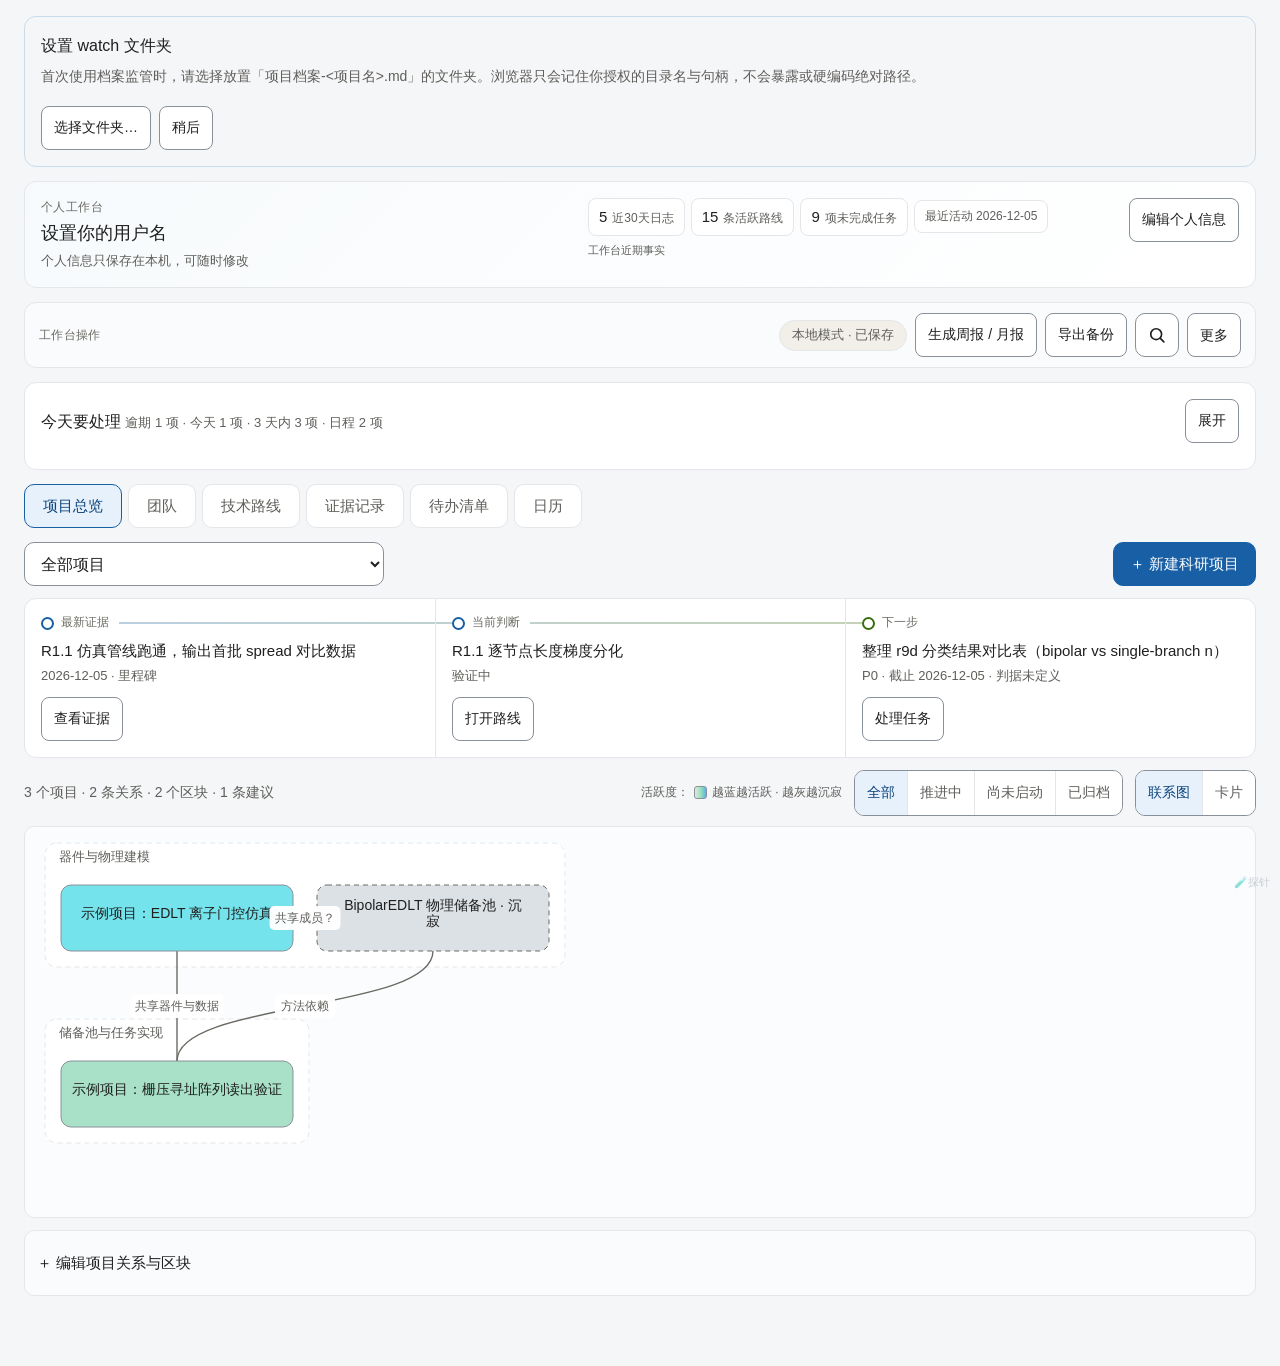
==== src/index.html @ 56fef2e1 "update src file from pakeplus" ====
<!DOCTYPE html>
<html lang="zh-CN" data-page-node-id="eiftU19te5JDEtz017eDQC">
<head data-page-node-id="sVFKznV9C4Z6KqFaYbEmXV">
<meta charset="UTF-8" data-page-node-id="w55EnhdRaFCvcLcuBdcZX1">
<meta name="viewport" content="width=device-width, initial-scale=1.0, viewport-fit=cover" data-page-node-id="bgjUsjAOwzTJnKx0ZZ7zCr">
<title>科研项目管理台</title>
<!-- 本工作台为本地单文件方案：数据存 localStorage，支持 JSON 导出/导入备份，后续可升级到资料库在线版 -->
<style>
:root{
  --accent:#185FA5; --accent-light:#E6F1FB; --accent-dark:#0C447C;
  --green:#3B6D11; --green-light:#EAF3DE; --amber:#854F0B; --amber-light:#FAEEDA;
  --red:#A32D2D; --red-light:#FCEBEB; --gray:#5F5E5A; --gray-light:#F1EFE8;
  /* 文本三级（对比度已计算：白底 / 页面底 / 灰底） */
  --text:#1F1F1F; --muted:#5F5E5A; --muted-3:#6B6A64;
  /* 边界：--border 仅用于非交互分隔线；--border-strong 用于可交互控件（白底 3.22:1） */
  --border:#e4e6ea; --border-strong:#8A9099;
  --focus:#0C447C;
  --card:#ffffff; --bg:#f5f6f8; --surface-2:#fafbfc;
  --radius:12px; --radius-control:10px;
}
*{box-sizing:border-box; margin:0; padding:0;}
[hidden]{display:none !important;}
body{font-family:-apple-system,BlinkMacSystemFont,"Segoe UI",Roboto,"PingFang SC","Microsoft YaHei",sans-serif; background:var(--bg); color:var(--text); font-size:16px; line-height:1.6; padding-bottom:env(safe-area-inset-bottom);}
body.modal-open{overflow:hidden;}
.skip-link{position:fixed; left:12px; top:10px; z-index:100; transform:translateY(-160%); background:var(--accent-dark); color:#fff; border-radius:8px; padding:8px 12px; text-decoration:none;}
.skip-link:focus{transform:translateY(0);}
#mainContent:focus{outline:none;}
.wrap{max-width:1280px; margin:0 auto; padding:16px 24px 60px;}
header{display:flex; flex-wrap:wrap; align-items:center; justify-content:flex-end; gap:10px; padding:14px 0 6px;}
h1{font-size:20px; font-weight:500; flex:1; min-width:180px;}
.sync-badge{font-size:13px; color:var(--muted); background:var(--gray-light); border:1px solid var(--border); border-radius:999px; padding:4px 12px;}
.btn{display:inline-flex; align-items:center; justify-content:center; gap:6px; min-height:44px; padding:8px 16px; border-radius:10px; border:1px solid var(--border-strong); background:#fff; color:var(--text); font-size:15px; cursor:pointer;}
.btn:hover{border-color:var(--accent);}
.btn:focus-visible,.tab:focus-visible{outline:2px solid var(--focus); outline-offset:2px;}
.btn-primary{background:var(--accent); border-color:var(--accent); color:#fff;}
.btn-primary:hover{background:var(--accent-dark);}
.btn-danger{color:var(--red); border-color:#c99;}
.btn-sm{min-height:44px; padding:8px 12px; font-size:14px; border-radius:8px;}
.btn:active,.tab:active,.ibtn:active,.zone-chip:active{filter:brightness(.96);}
.card{background:var(--card); border:1px solid var(--border); border-radius:var(--radius); padding:16px; margin-bottom:14px;}
.card h2{font-size:16px; font-weight:500; margin-bottom:10px; display:flex; align-items:center; gap:8px;}
.card h2 .count{font-size:13px; color:var(--muted); font-weight:400;}
.muted{color:var(--muted); font-size:14px;}
/* 今日要处理 */
.today-item{display:flex; align-items:flex-start; gap:10px; padding:10px 0; border-bottom:1px dashed var(--border);}
.today-item:last-child{border-bottom:none;}
.today-item.overdue .t-title{color:var(--red);}
.today-item .t-title{font-size:15px;}
.today-item .t-meta{font-size:13px; color:var(--muted);}
.pill{display:inline-block; font-size:12px; padding:2px 8px; border-radius:999px; margin-right:6px; vertical-align:1px;}
.pill-p0{background:var(--red-light); color:var(--red);}
.pill-p1{background:var(--amber-light); color:var(--amber);}
.pill-p2{background:var(--gray-light); color:var(--gray);}
.pill-overdue{background:var(--red); color:#fff;}
.pill-today{background:var(--accent-light); color:var(--accent);}
.pill-soon{background:var(--amber-light); color:var(--amber);}
/* tabs */
nav.tabs{display:flex; gap:6px; margin:6px 0 14px; overflow-x:auto;}
.tab{flex:0 0 auto; min-height:44px; padding:8px 18px; border-radius:10px; border:1px solid var(--border); background:#fff; font-size:15px; cursor:pointer; color:var(--muted);}
.tab.active{background:var(--accent-light); border-color:var(--accent); color:var(--accent-dark); font-weight:500;}
.mobile-nav{display:none; margin:6px 0 14px;}
.mobile-nav label{font-size:13px; color:var(--muted);}
.mobile-nav select{margin-top:4px;}
.section{display:none;}
.section.active{display:block;}
/* 表单 */
form .row{display:flex; flex-wrap:wrap; gap:10px; margin-bottom:10px;}
form label{display:block; font-size:13px; color:var(--muted); margin-bottom:4px;}
input,select,textarea{width:100%; font-size:16px; padding:10px 12px; border:1px solid var(--border-strong); border-radius:10px; background:#fff; color:var(--text); font-family:inherit;}
input:focus-visible,select:focus-visible,textarea:focus-visible{outline:2px solid var(--focus); outline-offset:1px;}
textarea{min-height:72px; resize:vertical;}
.field{flex:1; min-width:160px;}
details.drawer{border:1px solid var(--border); border-radius:10px; padding:10px 12px; margin-bottom:10px; background:#fafbfc;}
details.drawer summary{cursor:pointer; font-size:15px; min-height:44px; display:flex; align-items:center;}
details.drawer summary:focus-visible{outline:2px solid var(--focus); outline-offset:2px;}
/* 项目总览 */
.proj-grid{display:grid; grid-template-columns:repeat(auto-fill,minmax(270px,1fr)); gap:12px;}
.project-overview-head{display:flex; align-items:center; justify-content:space-between; gap:12px; flex-wrap:wrap; margin-bottom:12px;}
.project-filter{flex:1 1 280px; max-width:360px; min-width:220px;}
.project-filter select{min-height:44px;}
.proj-card{background:#fff; border:1px solid var(--border); border-radius:var(--radius); padding:14px;}
.proj-card h3{font-size:15px; font-weight:500; display:flex; justify-content:space-between; align-items:center; gap:8px;}
.proj-card .goal{font-size:13px; color:var(--muted); margin:6px 0;}
.stage-tag{font-size:12px; padding:2px 10px; border-radius:999px; background:var(--accent-light); color:var(--accent-dark); flex:0 0 auto;}
.ring-row{display:flex; align-items:center; gap:12px; margin-top:8px;}
.ring-meta{font-size:13px; color:var(--muted);}
.task-progress-action{margin-left:auto; white-space:nowrap;}
.proj-actions{margin-top:10px; display:flex; gap:8px; flex-wrap:wrap;}
/* 路线树 */
.route-children{margin-left:16px; border-left:2px solid var(--border); padding-left:14px;}
.route-item{border:1px solid var(--border); border-radius:10px; padding:12px; margin:8px 0; background:#fff; position:relative;}
.route-item::before{content:""; position:absolute; left:-16px; top:24px; width:14px; height:2px; background:var(--border);}
.route-head{display:flex; flex-wrap:wrap; align-items:center; gap:8px;}
.route-name{font-size:15px; font-weight:500;}
.badge{font-size:12px; padding:2px 9px; border-radius:999px;}
.st-explore{background:var(--accent-light); color:var(--accent-dark);}
.st-test{background:var(--amber-light); color:var(--amber);}
.st-adopt{background:var(--green-light); color:var(--green);}
.st-dead{background:var(--gray-light); color:var(--gray); text-decoration:line-through;}
.rl-main{background:var(--accent); color:#fff;}
.rl-ext{background:var(--green-light); color:var(--green);}
.rl-alt{background:var(--amber-light); color:var(--amber);}
.route-based{font-size:13px; color:var(--muted); margin-top:6px;}
.route-actions{display:flex; gap:8px; flex-wrap:wrap; margin-top:10px;}
.dgm-preview{margin-top:10px; border:1px solid var(--border); border-radius:8px; padding:8px; background:#fafbfc; text-align:center;}
.dgm-preview img{max-width:100%; border-radius:4px;}
/* 路线演化图：舞台 / 世界 / 叠层 三层结构
   舞台负责裁切与手势，世界层是唯一 transform 入口，叠层承载浮窗（不参与裁切） */
.map-toolbar{display:flex; flex-wrap:wrap; gap:10px; align-items:center; margin-bottom:10px;}
/* 区块胶囊：整行独占 + 自动折行。此前是横向滚动（overflow-x:auto），
   第 3 个胶囊会被裁掉半截、点不到，故改为折行，保证每个胶囊都可点。 */
.zone-rail{position:relative; display:flex; flex-direction:column; align-items:flex-start; gap:6px; flex:1 1 100%; padding-bottom:2px;}
/* r21.3：两级胶囊——L1 = 项目，L2 = 项目内技术模块。用括号包住整行子层级，避免连接线穿过文字。 */
.chip-row{position:relative; z-index:1; display:flex; flex-wrap:wrap; gap:6px; width:100%;}
.zone-sub-rail{display:flex; flex-wrap:wrap; align-items:flex-start; margin:10px 0 2px; min-height:0;}
.zone-sub-rail[hidden]{display:none !important;}
.zone-sub-rail .chip-row{width:auto;}
.chip-l2{align-items:center; width:fit-content; max-width:100%; padding:4px 34px;}
.chip-l2::before,.chip-l2::after{position:absolute; top:0; bottom:0; display:flex; align-items:center; color:var(--border-strong); font-size:34px; font-weight:300; line-height:1; pointer-events:none; user-select:none;}
.chip-l2::before{content:"【"; left:3px;}
.chip-l2::after{content:"】"; right:3px;}
.chip-level-label{display:inline-flex; align-items:center; min-height:34px; padding:0 4px; color:var(--muted-3); font-size:12px; font-weight:500; white-space:normal;}
.chip-l2 .zone-chip{min-height:34px; padding:4px 12px; font-size:13px; background:#F3F7FA;}
.chip-l2 .zone-chip .n{font-size:11px;}
.zone-rail[hidden]{display:none;}
.zone-chip{min-height:44px; padding:8px 14px; border-radius:999px; border:1px solid var(--border-strong); background:#fff; color:var(--text); font-size:14px; cursor:pointer; white-space:nowrap; display:inline-flex; align-items:center; gap:6px;}
.zone-chip[aria-selected="true"]{background:var(--accent-light); border-color:var(--accent); color:var(--accent-dark); font-weight:500;}
.zone-chip:focus-visible{outline:2px solid var(--focus); outline-offset:2px;}
.zone-chip .n{font-size:12px; color:var(--muted-3);}
.seg{display:flex; border:1px solid var(--border-strong); border-radius:var(--radius-control); overflow:hidden;}
.seg button{min-height:44px; padding:8px 12px; border:0; background:#fff; color:var(--muted); font-size:14px; cursor:pointer;}
.seg button+button{border-left:1px solid var(--border);}
.seg button[aria-pressed="true"]{background:var(--accent-light); color:var(--accent-dark); font-weight:500;}
.seg button:focus-visible{outline:2px solid var(--focus); outline-offset:-2px;}
.zoom-group{display:flex; gap:4px; align-items:center;}
.ibtn{min-width:44px; min-height:44px; border:1px solid var(--border-strong); border-radius:var(--radius-control); background:#fff; color:var(--text); font-size:15px; cursor:pointer;}
.ibtn:hover{border-color:var(--accent);}
.ibtn:focus-visible{outline:2px solid var(--focus); outline-offset:2px;}
.zoom-label{font-size:12px; color:var(--muted-3); min-width:44px; text-align:center;}
.map-stage{position:relative; height:520px; border:1px solid #D8E2EA; border-radius:10px; background:#F3F7FA; overflow:hidden; cursor:grab; touch-action:none;}
/* 时间线行数多：舞台加高，让更多行同屏可比 */
.map-stage.tl-mode{height:660px;}
.map-stage.grabbing{cursor:grabbing;}
.map-stage::before{display:none;}
.map-world{position:absolute; left:0; top:0; transform-origin:0 0; will-change:transform;}
.map-world svg{display:block; overflow:visible;}
.map-panel{display:none;}
.map-panel.active{display:block;}
.map-node{cursor:pointer;}
/* r13：子板块高亮过滤——非选中区的节点淡出（文字仍在，选中区一眼可辨） */
.map-node.zone-dim{opacity:.22;}
.map-node .halo{display:none; fill:none;}
.map-node:hover rect.box{stroke-width:2.5;}
.map-node.sel rect.box{stroke-width:3;}
.map-node:focus{outline:none;}
.map-node:focus-visible .halo{display:block;}
.map-node text{pointer-events:none;}
.map-legend{display:flex; flex-wrap:wrap; gap:14px; align-items:center; margin-top:10px; font-size:12px; color:var(--muted);}
.map-legend .lg{display:inline-flex; align-items:center; gap:5px;}
.map-hint{font-size:12px; color:var(--muted-3); margin-top:8px;}
.user-context{display:flex; flex-wrap:wrap; align-items:flex-start; gap:16px; margin-bottom:14px; background:linear-gradient(135deg,#F7FAFC,#FFFFFF);}
.user-context-main{flex:1 1 240px; min-width:0;}
.user-context-kicker{font-size:12px; color:var(--muted-3); letter-spacing:.04em;}
.user-context h2{font-size:18px; margin:2px 0 3px; font-weight:500;}
.user-context-role{font-size:13px; color:var(--muted); min-height:20px;}
.user-context-note{font-size:13px; color:var(--muted); margin-top:4px; overflow-wrap:anywhere;}
.user-context-side{display:flex; flex:1 1 360px; align-items:flex-start; justify-content:flex-end; gap:10px; flex-wrap:wrap;}
.user-stats{display:flex; flex:1 1 300px; flex-wrap:wrap; gap:6px; align-items:center;}
.user-stat{display:inline-flex; align-items:baseline; gap:5px; padding:6px 10px; border:1px solid var(--border); border-radius:8px; background:#fff; font-size:12px; color:var(--muted);}
.user-stat b{font-size:15px; color:var(--text); font-weight:500;}
.user-profile-editor{width:100%; padding-top:12px; border-top:1px solid var(--border);}
.user-profile-editor .field{min-width:180px;}
.user-profile-actions{display:flex; gap:8px; margin-top:8px;}
.workspace-actions{display:flex; align-items:center; gap:10px; flex-wrap:wrap; padding:10px 14px; margin-bottom:14px; background:var(--surface-2);}
.workspace-actions-label{font-size:12px; color:var(--muted-3); letter-spacing:.03em; white-space:nowrap;}
.workspace-actions-main{display:flex; flex:1 1 520px; align-items:center; justify-content:flex-end; gap:8px; flex-wrap:wrap; min-width:0;}
.workspace-actions-main .global-actions{margin-left:0;}
.data-dir-status{font-size:12px; color:var(--muted-3); max-width:220px; overflow:hidden; text-overflow:ellipsis; white-space:nowrap;}
.route-list-head{display:flex; align-items:center; justify-content:space-between; gap:10px; margin:12px 0 8px;}
.route-list-head h2{font-size:16px; font-weight:500;}
/* 图内控制条（阅读深度 + 缩放）：置于舞台右上角，不再与上方区块胶囊争抢同一行 */
.map-controls{position:absolute; top:10px; right:10px; z-index:20; display:flex; align-items:center; gap:8px; padding:5px; border-radius:12px; background:rgba(255,255,255,.94); border:1px solid var(--border-strong); box-shadow:0 2px 10px rgba(20,40,70,.10);}
/* 时间线模式：区块胶囊隐藏后工具条腾出了位置，把控制条从舞台内移到工具条上，
   否则它会压住右上角的「今天」刻度与活跃度曲线的右段。 */
.map-controls.in-toolbar{position:static; margin-left:auto; background:#fff; box-shadow:none;}
.map-overlay{position:absolute; inset:0; pointer-events:none; z-index:30;}
/* ---------- r6.2：迷路保险浮标（内容可见度 <5% 时出现；正常情况下保底夹紧后不会触发） ---------- */
.offscreen-badge{position:absolute; right:14px; bottom:14px; z-index:25; min-height:32px; padding:6px 14px;
  border-radius:999px; border:1px solid #f0dcb8; background:var(--amber-light); color:var(--amber);
  font-size:13px; cursor:pointer; box-shadow:0 2px 10px rgba(20,40,70,.12); font-family:inherit;}
.offscreen-badge:hover{border-color:var(--amber);}
.offscreen-badge:focus-visible{outline:2px solid var(--focus); outline-offset:2px;}
/* 节点近邻概况浮窗：挂在叠层，永不被舞台裁切 */
.node-pop{position:absolute; left:0; top:0; width:280px; max-width:calc(100vw - 32px); background:#fff; border:1px solid var(--accent); border-radius:10px; padding:12px; box-shadow:0 6px 18px rgba(20,40,70,0.16); pointer-events:auto; font-size:13px;}
.node-pop[hidden]{display:none;}
.node-pop .np-name{font-size:14px; font-weight:500; margin-bottom:6px; overflow-wrap:anywhere;}
.node-pop .np-badges{display:flex; flex-wrap:wrap; gap:6px; margin-bottom:8px;}
.node-pop .np-based{color:var(--muted); line-height:1.55; margin-bottom:8px; display:-webkit-box; -webkit-line-clamp:4; -webkit-box-orient:vertical; overflow:hidden;}
.node-pop .np-src{color:var(--muted-3); font-size:12px; margin-bottom:2px; overflow-wrap:anywhere;}
.node-pop .np-meta{color:var(--muted-3); font-size:12px; margin-bottom:10px;}
.node-pop .np-actions{display:flex; gap:8px;}
.detail-grid{display:flex; flex-wrap:wrap; gap:14px;}
.detail-main{flex:2; min-width:240px;}
.detail-side{flex:1; min-width:200px;}
.kids-list{list-style:none;}
.kids-list li{padding:6px 0; border-bottom:1px dashed var(--border); font-size:14px;}
.kids-list li:last-child{border-bottom:none;}
.kids-list a{text-decoration:none;}
.mini-log{border-left:3px solid var(--accent-light); padding:6px 10px; margin:8px 0; background:#fafbfc; border-radius:0 8px 8px 0;}
.mini-log .lt{font-size:13px; color:var(--muted);}
/* 方案详情：改为文档流内的宽体面板（与演化图同宽，位于图的下方）。
   点「查看完整方案详情」才展开；不再使用覆盖式右侧抽屉，避免一直浮在页面顶层。 */
.routes-layout{position:relative;}
.routes-main{min-width:0;}
.detail-panel{margin-top:12px; scroll-margin-top:16px;}
@media (max-width:900px){
  .map-stage{height:420px;}
  .map-stage.tl-mode{height:560px;}
}
/* 区块已升为「面板 + 切换轨道」，不再使用内嵌区块卡片（见 .map-panel / .zone-chip） */
/* 日志时间轴 */
.timeline{list-style:none; border-left:2px solid var(--border); margin-left:8px; padding-left:18px;}
.log-item{position:relative; padding:10px 0 14px;}
.log-item::before{content:""; position:absolute; left:-24px; top:18px; width:10px; height:10px; border-radius:50%; background:var(--accent); border:2px solid #fff; box-shadow:0 0 0 1px var(--border);}
.log-head{display:flex; flex-wrap:wrap; gap:8px; align-items:center;}
.log-date{font-size:13px; color:var(--muted);}
.log-type{font-size:12px; padding:2px 9px; border-radius:999px; background:var(--accent-light); color:var(--accent-dark);}
.log-result{font-size:15px; margin-top:4px;}
.log-think{font-size:14px; color:var(--muted); margin-top:4px; background:var(--gray-light); border-radius:8px; padding:8px 10px;}
.log-think b{color:var(--gray); font-weight:500;}
.log-actions{margin-top:8px; display:flex; gap:8px;}
/* 待办 */
.task-item{display:flex; align-items:flex-start; gap:10px; padding:10px 0; border-bottom:1px dashed var(--border); cursor:pointer;}
.task-item:last-child{border-bottom:none;}
.task-item input[type=checkbox]{width:20px; height:20px; flex:0 0 auto; margin:14px 0 0 0;}
.task-item.done .t-title{text-decoration:line-through; color:var(--muted);}
.hint-bar{background:var(--amber-light); border:1px solid #f0dcb8; color:var(--amber); font-size:14px; border-radius:10px; padding:10px 14px; margin-bottom:12px; display:none;}
.empty{color:var(--muted); font-size:14px; padding:14px 0; text-align:center;}
/* ---------- r20：顶栏「更多」菜单（低频操作收拢，首屏只留高频） ---------- */
.hdr-menu{position:relative;}
.hdr-menu summary{list-style:none; cursor:pointer;}
.hdr-menu summary::-webkit-details-marker{display:none;}
.hdr-menu[open] summary{border-color:var(--accent);}
.hdr-menu-list{position:absolute; right:0; top:calc(100% + 6px); z-index:60; min-width:220px; display:flex; flex-direction:column;
  background:#fff; border:1px solid var(--border-strong); border-radius:10px; box-shadow:0 8px 24px rgba(15,35,60,.14); padding:6px; gap:2px;}
.hdr-menu-item,.hdr-menu-data{display:block; width:100%; text-align:left; border:0; background:none; font-family:inherit; font-size:14px; color:var(--text);
  padding:10px 12px; border-radius:8px; min-height:40px; cursor:pointer;}
.hdr-menu-item:hover,.hdr-menu-data:hover{background:var(--accent-light);}
.hdr-menu-item:focus-visible,.hdr-menu-data:focus-visible{outline:2px solid var(--focus); outline-offset:-2px;}
.hdr-menu-item.hdr-menu-danger{color:var(--red);}
.hdr-menu-item.hdr-menu-danger:hover{background:var(--red-light);}
@media (max-width:600px){ .hdr-menu-list{right:0; left:auto;} }

/* ---------- r20：可读性——行距与分组的统一（此前多行事实挤成一坨） ---------- */
.fact-list{display:flex; flex-direction:column; gap:4px; font-size:13px; color:var(--muted); line-height:1.65;}
.fact-row{display:flex; gap:8px; flex-wrap:wrap; align-items:baseline;}
.fact-row .k{color:var(--muted-3); font-size:12px; flex:0 0 auto;}
.sig-block{padding:10px 12px; border:1px solid var(--border); border-radius:8px; margin-bottom:8px; background:var(--surface-2);}
.sig-block:last-child{margin-bottom:0;}
.sig-block .sig-head{display:flex; align-items:center; gap:8px; flex-wrap:wrap; margin-bottom:6px;}
.sig-block .sig-desc{font-size:12px; color:var(--muted-3);}
.sig-item{font-size:14px; line-height:1.7; padding-left:14px; position:relative;}
.sig-item::before{content:"·"; position:absolute; left:4px; color:var(--muted-3);}
.ov-panel-actions{display:flex; gap:8px; flex-wrap:wrap; margin-top:10px; padding-top:10px; border-top:1px dashed var(--border);}

/* ---------- r16：统一新建弹窗 ---------- */
#modalHost{position:fixed; inset:0; z-index:70; display:flex; align-items:flex-start; justify-content:center; padding:36px 16px; overflow:auto;}
#modalHost[hidden]{display:none;}
.modal-backdrop{position:absolute; inset:0; background:rgba(30,40,50,.45);}
.modal-card{position:relative; background:#fff; border-radius:12px; padding:20px; width:min(760px, 100%); box-shadow:0 18px 50px rgba(15,35,60,.28); max-height:calc(100vh - 72px); overflow:auto;}
.modal-card h2{font-size:16px; font-weight:500; margin-bottom:12px; display:flex; align-items:center; gap:8px;}
/* 非阻塞提示（替代 alert）：底部居中，带可选撤销动作 */
#toastHost{position:fixed; left:50%; bottom:24px; transform:translateX(-50%); z-index:60; display:flex; flex-direction:column; gap:8px; align-items:center; pointer-events:none; padding:0 12px;}
.toast{pointer-events:auto; display:flex; align-items:center; gap:12px; background:#2A2C30; color:#fff; font-size:14px; border-radius:10px; padding:10px 16px; box-shadow:0 8px 24px rgba(20,40,70,.24); max-width:calc(100vw - 32px);}
.toast button{background:none; border:0; color:#9CC9F2; font-size:14px; cursor:pointer; min-height:32px; padding:2px 6px; font-weight:500; flex:0 0 auto;}
.toast button:focus-visible{outline:2px solid #9CC9F2; outline-offset:2px;}
/* 行内编辑表单（项目/路线/日志复用） */
.edit-form{border:1px solid var(--border-strong); border-radius:10px; padding:12px; background:var(--surface-2); margin:8px 0 10px;}
.edit-form .row{display:flex; flex-wrap:wrap; gap:10px; margin-bottom:10px;}
.field-error-msg{font-size:13px; color:var(--red); margin-top:4px;}
/* ---------- r6：视图切换 / 时间线 ---------- */
.view-seg{flex:0 0 auto;}
.tl-bar{cursor:pointer;}
.tl-bar.sel rect.tl-rect{stroke:var(--focus); stroke-width:3;}
.tl-bar:focus{outline:none;}
.tl-bar:focus-visible rect.tl-rect{stroke:var(--focus); stroke-width:3;}
.tl-bar:hover rect.tl-rect{stroke-width:2.5;}
.tl-add{cursor:pointer;}
.tl-add:focus{outline:none;}
.tl-add:focus-visible text{text-decoration:underline; text-decoration-thickness:2px;}
/* ---------- r6：生命周期编辑 ---------- */
.life-list{list-style:none; margin:6px 0 10px;}
.life-list li{display:flex; flex-wrap:wrap; align-items:center; gap:8px; padding:6px 0; border-bottom:1px dashed var(--border); font-size:14px;}
.life-list li:last-child{border-bottom:none;}
.life-kind{font-size:12px; padding:2px 9px; border-radius:999px; flex:0 0 auto;}
.lk-start{background:var(--accent-light); color:var(--accent-dark);}
.lk-pause{background:var(--amber-light); color:var(--amber);}
.lk-resume{background:var(--green-light); color:var(--green);}
.lk-close{background:var(--gray-light); color:var(--gray);}
.life-warn{font-size:13px; color:var(--amber); background:var(--amber-light); border:1px solid #f0dcb8; border-radius:8px; padding:8px 10px; margin:6px 0; display:flex; flex-wrap:wrap; gap:8px; align-items:center;}
.life-form{display:flex; flex-wrap:wrap; gap:8px; align-items:flex-end;}
.field[hidden]{display:none;}
/* close 事件的结论标注：证否 / 纳入主线（r6.1） */
.life-oc{font-size:12px; padding:2px 8px; border-radius:999px; border:1px solid var(--border); background:var(--surface-2); color:var(--muted); flex:0 0 auto;}
.life-oc.oc-adopted{background:var(--green-light); border-color:#cfe6d8; color:var(--green);}
.life-oc.oc-rejected{background:var(--gray-light); border-color:var(--border); color:var(--gray);}
.life-oc.oc-none{background:var(--amber-light); border-color:#f0dcb8; color:var(--amber);}
/* ---------- r6：区块构成条 ----------
   r6.1 修复 P0：原为单行 flex（名称 flex:1 + 数量44 + 堆叠条96 + 跨度60 + 改名40 + 间距32 ≈ 272px），
   项目总览卡片在最窄档只有 300px（内容区 269px），区块名被压到 0 宽 → 名字不可见、真实点击落空。
   改为两行网格：第 1 行 名称|数量|改名，第 2 行 堆叠条|跨度；名称列 minmax(64px,1fr) 保证永不塌陷。 */
.zone-comp{margin-top:4px; border-top:0; padding-top:0;}
/* r11：区块构成默认折叠（子板块多的项目——如软件档案——卡片不再被撑长） */
.zone-comp-details{margin-top:10px; border-top:1px dashed var(--border); padding-top:4px; min-width:0;}
.zone-comp-details summary{cursor:pointer; font-size:13px; color:var(--muted); min-height:32px; display:flex; align-items:center; list-style:none;}
.zone-comp-details summary::-webkit-details-marker{display:none;}
.zone-comp-details summary::before{content:"▸"; margin-right:6px; color:var(--muted-3);}
.zone-comp-details[open] summary::before{content:"▾";}
.zone-comp-details summary:focus-visible{outline:2px solid var(--focus); outline-offset:2px;}
.zone-comp .zc-head{display:none;}
.zone-comp-row{display:grid; grid-template-columns:minmax(64px,1fr) auto auto; align-items:center; gap:6px 8px; padding:6px 0; font-size:13px; border-bottom:1px dashed var(--border);}
.zone-comp-row:last-of-type{border-bottom:none;}
.zc-name{grid-column:1; grid-row:1; min-width:0; min-height:24px; overflow:hidden; text-overflow:ellipsis; white-space:nowrap; background:none; border:0; padding:2px 0; font-size:13px; color:var(--accent-dark); text-align:left; text-decoration:underline; cursor:pointer; font-family:inherit;}
.zc-name:hover{color:var(--accent);}
.zc-name:focus-visible{outline:2px solid var(--focus); outline-offset:2px;}
.zc-count{grid-column:2; grid-row:1; text-align:right; color:var(--muted); white-space:nowrap;}
.zc-edit{grid-column:3; grid-row:1; white-space:nowrap; min-height:24px; min-width:44px;}
.zc-seg{grid-column:1 / span 2; grid-row:2; display:flex; height:12px; min-width:60px; border-radius:6px; overflow:hidden; border:1px solid var(--border); background:#fff;}
.zc-seg i{display:block; height:100%;}
.zc-span{grid-column:3; grid-row:2; text-align:right; color:var(--muted-3); font-size:12px; white-space:nowrap;}
.zc-cross{font-size:12px; color:var(--muted-3); margin-top:6px;}
.zc-rename{display:flex; flex-wrap:wrap; gap:6px; align-items:center; margin:4px 0;}
.zc-rename input{flex:1 1 140px; min-width:120px;}
/* ---------- r6.1：时间线上的可交互标记（日志圆点 / 任务标记） ---------- */
.tl-dot, .tl-task{cursor:pointer;}
.tl-dot:focus-visible, .tl-task:focus-visible{outline:2px solid var(--focus); outline-offset:1px;}
.tl-dot-hit{fill:transparent;}
/* ---------- r6.1：待办 → 技术路线的关联（task.routeId） ---------- */
.task-route-wrap{display:flex; align-items:center; gap:6px; margin-top:6px; font-size:13px; flex-wrap:wrap;}
.task-route{max-width:240px; min-height:28px; font-size:13px;}
.task-route-name{color:var(--accent-dark);}
.task-settings{margin-top:6px;}
.task-settings summary{display:inline-flex; align-items:center; min-height:44px; padding:6px 10px; border:1px solid var(--border-strong); border-radius:8px; background:#fff; color:var(--muted); font-size:13px; cursor:pointer; list-style:none;}
.task-settings summary::-webkit-details-marker{display:none;}
.task-settings summary::before{content:"＋"; margin-right:5px; color:var(--accent-dark);}
.task-settings[open] summary::before{content:"−";}
.task-settings summary:focus-visible{outline:2px solid var(--focus); outline-offset:2px;}
.task-settings-body{padding:4px 0 2px;}
/* ---------- r7：科研团队 ---------- */
.team-list{display:grid; grid-template-columns:repeat(auto-fill,minmax(280px,1fr)); gap:12px;}
.person-card{background:#fff; border:1px solid var(--border); border-radius:var(--radius); padding:14px;}
.person-card h3{font-size:15px; margin-bottom:6px; display:flex; align-items:center; gap:8px; flex-wrap:wrap;}
.person-role{font-size:12px; padding:2px 9px; border-radius:999px; background:var(--accent-light); color:var(--accent-dark);}
.person-since{font-size:12px; color:var(--muted-3);}
.person-tags{display:flex; flex-wrap:wrap; gap:6px; margin:6px 0;}
.person-tag{font-size:12px; padding:2px 8px; border-radius:999px; background:var(--gray-light); color:var(--gray);}
.person-load{font-size:13px; color:var(--muted); margin-top:6px; line-height:1.6;}
.person-exp{font-size:13px; color:var(--muted); margin-top:4px;}
.person-actions{display:flex; gap:6px; margin-top:10px; flex-wrap:wrap;}
.person-empty{font-size:14px; color:var(--muted);}
.person-contact{margin-top:8px; border-top:1px dashed var(--border); padding-top:7px;}
.person-contact summary{display:inline-flex; align-items:center; min-height:32px; cursor:pointer; color:var(--accent-dark); font-size:13px; list-style:none;}
.person-contact summary::-webkit-details-marker{display:none;}
.person-contact summary::before{content:"＋"; margin-right:4px;}
.person-contact[open] summary::before{content:"−";}
.person-contact summary:focus-visible{outline:2px solid var(--focus); outline-offset:2px; border-radius:4px;}
.person-contact-row{display:flex; align-items:center; gap:7px; min-height:32px; font-size:13px; color:var(--muted);}
.person-contact-row .contact-label{flex:0 0 56px; color:var(--muted-3);}
.person-contact-row .contact-value{min-width:0; overflow-wrap:anywhere; color:var(--text);}
.person-contact-row .icon-copy{margin-left:auto; min-height:28px; padding:2px 8px; font-size:12px;}
.team-tools{display:flex; gap:8px; flex-wrap:wrap; align-items:center; margin:8px 0 10px;}
.team-tools-note{font-size:12px; color:var(--muted-3);}
.team-merge{margin-top:10px;}
.team-merge-body{display:flex; align-items:end; gap:8px; flex-wrap:wrap;}
.team-merge-body .field{flex:1 1 220px; min-width:180px;}
.team-merge-note{font-size:12px; color:var(--muted-3); flex-basis:100%;}
/* 任务行的人员控件：行内展开（负责人单选 + 参与人勾选），不引入浮层 */
.task-people-wrap{margin-top:6px; padding:8px 10px; border:1px dashed var(--border); border-radius:8px; background:var(--surface-2);}
.task-people-row{display:flex; align-items:center; gap:10px; flex-wrap:wrap; font-size:13px; padding:3px 0;}
.task-people-row .who{min-width:104px; display:inline-flex; align-items:center; gap:6px;}
.task-people-head{font-size:12px; color:var(--muted-3); margin-bottom:2px;}
.task-person-badge{font-size:12px; padding:2px 8px; border-radius:999px; background:var(--accent-light); color:var(--accent-dark);}
.task-person-badge.gone{background:var(--gray-light); color:var(--gray);}
.member-line{font-size:13px; color:var(--muted); margin-top:6px; line-height:1.6;}
.member-check{display:flex; align-items:center; gap:6px; font-size:14px; padding:3px 0;}
/* ---------- r9：全局搜索 ---------- */
.global-bar{display:flex; flex-wrap:wrap; align-items:center; gap:8px; margin-bottom:12px;}
.global-actions{display:flex; align-items:center; gap:8px; margin-left:auto;}
.top-action{white-space:nowrap;}
.gs-wrap{position:relative; flex:0 0 auto;}
.icon-btn{width:44px; min-width:44px; height:44px; padding:0; border:1px solid var(--border-strong); border-radius:10px; background:#fff; color:var(--text); display:inline-flex; align-items:center; justify-content:center; cursor:pointer;}
.icon-btn:hover,.icon-btn[aria-expanded="true"]{border-color:var(--accent); color:var(--accent-dark); background:var(--accent-light);}
.icon-btn:focus-visible{outline:2px solid var(--focus); outline-offset:2px;}
.icon-btn svg{width:20px; height:20px;}
.gs-popover{position:absolute; top:calc(100% + 6px); right:0; z-index:60; width:min(380px,calc(100vw - 32px)); background:#fff; border:1px solid var(--border-strong); border-radius:10px; box-shadow:0 8px 24px rgba(15,35,60,.14); padding:10px;}
#globalSearch{border:1px solid var(--border); border-radius:8px; padding:6px 10px; font-size:16px; font-family:inherit; background:#fff;}
#globalSearch:focus-visible{outline:2px solid var(--focus); outline-offset:1px;}
.gs-panel{max-height:min(62vh,520px); overflow:auto; padding-top:10px;}
.gs-kinds{display:flex; gap:6px; flex-wrap:wrap; margin-bottom:8px;}
.gs-kinds button{min-height:32px; padding:3px 10px; border:1px solid var(--border-strong); border-radius:999px; background:#fff; font-size:13px; cursor:pointer; font-family:inherit; color:var(--text);}
.gs-kinds button[aria-pressed="true"]{background:var(--accent-light); border-color:var(--accent); color:var(--accent-dark); font-weight:500;}
.gs-kinds button:focus-visible{outline:2px solid var(--focus); outline-offset:1px;}
.gs-group{margin-bottom:8px;}
.gs-group-h{font-size:12px; color:var(--muted); margin:6px 0 4px;}
.gs-row{display:block; width:100%; text-align:left; border:1px solid var(--border); border-radius:8px; background:#fff; padding:6px 8px; margin-bottom:4px; cursor:pointer; font-family:inherit;}
.gs-row:hover{border-color:var(--accent);}
.gs-row.active,.gs-row[aria-selected="true"]{border-color:var(--accent); background:var(--accent-light);}
.gs-row:focus-visible{outline:2px solid var(--focus); outline-offset:1px;}
.gs-row .t{font-size:14px; color:var(--text);}
.gs-row .m{font-size:12px; color:var(--muted); margin-left:6px;}
.gs-row .sn{display:block; font-size:12px; color:var(--muted); margin-top:2px;}
.gs-empty{font-size:13px; color:var(--muted); padding:6px 2px;}
@media (max-width:768px){
  .global-actions{width:100%; margin-left:0;}
  .top-action{flex:1 1 auto;}
  .gs-wrap{margin-left:auto;}
  .gs-popover{position:fixed; top:74px; left:10px; right:10px; width:auto; max-height:calc(100vh - 94px);}
}

/* ---------- r10：任务分类 / 暂缓 / 复现要素徽章（文字化，不靠颜色单独表达） ---------- */
.task-cat{display:inline-block; font-size:11px; padding:1px 7px; border-radius:999px; background:var(--surface-2); border:1px solid var(--border); color:var(--muted); vertical-align:1px;}
.pill-hold{background:var(--gray-light); color:var(--gray);}
.pill-repro{background:var(--green-light); color:var(--green);}

/* ---------- r8：日历 ---------- */
.cal-head{display:flex; align-items:center; gap:8px; margin-bottom:10px; flex-wrap:wrap;}
.cal-title{font-size:16px; font-weight:500; min-width:96px;}
.cal-week{display:grid; grid-template-columns:repeat(7,1fr); gap:4px; margin-bottom:4px;}
.cal-week span{text-align:center; font-size:12px; color:var(--muted);}
.cal-grid{display:grid; grid-template-columns:repeat(7,1fr); gap:4px;}
.cal-cell{min-height:64px; border:1px solid var(--border); border-radius:8px; background:#fff; padding:4px 5px; text-align:left; cursor:pointer; display:flex; flex-direction:column; gap:3px; font-family:inherit; min-width:0;}
.cal-cell.out{opacity:.45;}
.cal-cell.today{border-color:var(--accent); box-shadow:inset 0 0 0 1px var(--accent);}
.cal-cell.sel{background:var(--accent-light); border-color:var(--accent);}
.cal-cell:focus-visible{outline:2px solid var(--focus); outline-offset:1px;}
.cal-d{font-size:13px; color:var(--text); font-weight:500;}
.cal-cell.today .cal-d{color:var(--accent-dark);}
.cal-chips{display:flex; flex-direction:column; gap:2px; min-width:0; overflow:hidden;}
.cal-chip{font-size:11px; background:var(--accent-light); color:var(--accent-dark); border-radius:4px; padding:1px 4px; white-space:nowrap; overflow:hidden; text-overflow:ellipsis; max-width:100%;}
.cal-more{font-size:11px; color:var(--muted);}
.cal-mobile-summary{display:none; font-size:12px; color:var(--muted); line-height:1.35;}
.cal-task-n,.cal-log-n{font-size:11px; color:var(--accent-dark); background:var(--accent-light); border-radius:4px; padding:1px 4px; align-self:flex-start;}
/* r17：格子内具体条目 chip（任务琥珀 / 日志灰）与日期分隔标签 */
.cal-chip.cal-task{background:var(--amber-light); color:var(--amber);}
.cal-chip.cal-log{background:var(--gray-light); color:var(--gray);}
.cal-date-tag{font-size:11px; color:var(--muted-3); margin:10px 0 4px; border-bottom:1px dashed var(--border); padding-bottom:2px;}
.cal-legend{display:flex; gap:12px; flex-wrap:wrap; align-items:center; font-size:12px; color:var(--muted); margin-top:10px;}
.cal-day-head{font-size:15px; font-weight:500; margin-bottom:6px; display:flex; align-items:center; gap:8px;}
.cal-row{display:flex; align-items:flex-start; gap:8px; padding:6px 8px; border:1px solid var(--border); border-radius:8px; margin-bottom:6px; background:#fff;}
.cal-row .grow{flex:1; min-width:0;}
.cal-row .t-title{font-size:14px;}
.cal-row .t-meta{font-size:12px; color:var(--muted);}
@media (max-width:600px){
  .cal-cell{min-height:52px; padding:3px 4px;}
  .cal-chips{display:none;}
  .cal-mobile-summary{display:block;}
  .cal-row .btn{min-height:44px;}
}

/* ---------- r21：研究决策链（证据 → 判断 → 下一步） ---------- */
.research-thread{position:relative; display:grid; grid-template-columns:repeat(3,minmax(0,1fr)); margin:12px 0; border:1px solid var(--border); border-radius:var(--radius); background:#fff; overflow:hidden;}
.research-thread::before{content:""; position:absolute; left:20px; right:calc(33.333% - 20px); top:23px; height:2px; background:linear-gradient(90deg,var(--accent),var(--green)); opacity:.3;}
.rt-step{position:relative; min-width:0; padding:14px 16px 16px;}
.rt-step+.rt-step{border-left:1px solid var(--border);}
.rt-k{position:relative; z-index:1; display:flex; align-items:center; gap:7px; width:max-content; max-width:100%; padding-right:10px; background:var(--card); color:var(--muted-3); font-size:12px; margin-bottom:7px;}
.rt-k::before{content:""; width:9px; height:9px; border-radius:50%; background:#fff; border:2px solid var(--accent); z-index:1;}
.rt-step:last-child .rt-k::before{border-color:var(--green);}
.rt-title{font-size:15px; font-weight:500; line-height:1.45; overflow-wrap:anywhere;}
.rt-meta{font-size:13px; color:var(--muted); margin-top:5px; line-height:1.55;}
.rt-action{margin-top:10px;}
.dispatch-card>summary{font-size:16px; font-weight:500; min-height:44px; display:flex; align-items:center; gap:8px; cursor:pointer;}
.dispatch-card>summary .count{font-size:13px; color:var(--muted); font-weight:400;}
@media (max-width:700px){
  .research-thread{grid-template-columns:1fr;}
  .research-thread::before{left:20px; top:23px; bottom:23px; width:2px; height:auto; right:auto; background:linear-gradient(180deg,var(--accent),var(--green));}
  .rt-step{padding-left:16px;}
  .rt-step .rt-title,.rt-step .rt-meta{margin-left:18px;}
  .rt-step .rt-action{margin-left:18px;}
  .rt-step+.rt-step{border-left:0; border-top:1px solid var(--border);}
  .rt-k::before{position:absolute; left:15px;}
  .chip-l2{margin-left:0; padding:4px 24px;}
  .chip-l2::before,.chip-l2::after{font-size:28px;}
}

/* ---------- r7 批次 2：项目间联系图 ---------- */
.ov-hide{display:none !important;}
.ov-bar{display:flex; align-items:center; gap:12px; flex-wrap:wrap; margin:0 0 10px;}
.ov-bar .ov-sum{flex:1; min-width:200px; font-size:14px; color:var(--muted);}
.ov-stage{background:#FBFCFD; border:1px solid var(--border); border-radius:10px; overflow:auto; height:392px; margin-bottom:12px;}
.ov-stage.grabbing, .ov-dragging{cursor:crosshair;}
.ov-svg{display:block;}
.ov-group-box{fill:#fff; stroke:var(--border); stroke-dasharray:5 4;}
.ov-group-label{font-size:13px; fill:var(--muted);}
.ov-node{cursor:pointer;}
.ov-node .ov-card{fill:#fff; stroke:var(--border-strong); stroke-width:1;}
/* r7.5 热力色阶：蓝-红（冷-暖）渐变——暖红=新近有产出，冷蓝=沉寂/无日志；
   全部取浅底保证深色文字可读；沉寂另加虚线边 + 文字后缀，不只靠颜色 */
.ov-node[data-level="silent"] .ov-card{stroke-dasharray:5 4; stroke:var(--muted-3);}
.ov-node[aria-pressed="true"] .ov-card{stroke:var(--accent); stroke-width:2.6;}
.ov-node:focus-visible{outline:2px solid var(--focus); outline-offset:2px;}
.ov-node .ov-name{font-size:14px; font-weight:500; fill:var(--text);}
.ov-node .ov-name tspan{dominant-baseline:middle;}
.ov-node .ov-meta{font-size:12px; fill:var(--muted);}
.ov-node .ov-tag{font-size:11px; fill:var(--muted-3);}
.ov-edge{fill:none; stroke:var(--muted-3); stroke-width:1.4;}
.ov-edge.sel{stroke:var(--accent); stroke-width:2.6;}
.ov-edge.sug{stroke-dasharray:6 4;}
.ov-edge-hit{fill:none; stroke:transparent; stroke-width:18; cursor:pointer;}
.ov-edge-hit:focus-visible{outline:2px solid var(--focus); outline-offset:1px;}
.ov-edge-lbl{font-size:12px; fill:var(--muted);}
/* ---------- r7.6：项目档案导入 ---------- */
.arch-file{border:1px solid var(--border); border-radius:10px; padding:10px 12px; margin:8px 0; background:#fff;}
.arch-file h4{font-size:14px; font-weight:500; margin-bottom:4px; display:flex; align-items:center; gap:8px; flex-wrap:wrap;}
.arch-chips{display:flex; flex-wrap:wrap; gap:6px; font-size:12px; margin:4px 0 8px;}
.arch-chip{border-radius:999px; padding:2px 9px; background:var(--surface-2); border:1px solid var(--border); color:var(--muted);}
.arch-chip.add{background:#EAF3DE; color:#27500A; border-color:#CBE3B6;}
.arch-chip.upd{background:#FAEEDA; color:#633806; border-color:#EBD5AE;}
.arch-chip.warn{background:#FBE3E0; color:#8A2B20; border-color:#F0C4BE;}
.arch-sec{font-size:13px; margin:4px 0;}
.arch-sec b{font-weight:500;}
.arch-line{font-size:13px; color:var(--muted); padding-left:14px;}
.arch-line.add{color:var(--text);}
.arch-err{font-size:13px; color:#8A2B20; background:#FBE3E0; border:1px solid #F0C4BE; border-radius:6px; padding:4px 8px; margin:3px 0;}
.arch-pending{font-size:13px; color:#633806; background:#FAEEDA; border:1px solid #EBD5AE; border-radius:6px; padding:6px 9px; margin:6px 0;}
.arch-dir{display:inline-flex; align-items:center; gap:6px; flex-wrap:wrap; margin:3px 8px 3px 0; padding:4px 8px; border:1px solid var(--border); border-radius:7px; background:var(--surface-2);}
.arch-dir-path{font-family:ui-monospace,SFMono-Regular,Menlo,monospace; color:var(--text);}
.arch-dir-note{color:var(--muted-3); font-size:12px;}
.arch-person{display:inline-flex; align-items:center; gap:5px; font-size:13px; margin-right:14px; white-space:nowrap;}
.arch-dir{margin-right:10px;}
.arch-dir .btn{min-height:26px; padding:2px 8px; font-size:12px;}
.arch-start-choice{border-color:#c9dced; background:var(--surface-1);}
.arch-start-choice h2{margin-bottom:6px;}
.arch-start-choice p{color:var(--muted); font-size:14px; line-height:1.65; margin-bottom:8px;}
.arch-start-list{display:flex; flex-wrap:wrap; gap:6px; margin:6px 0 10px;}
.arch-start-dir{display:inline-flex; align-items:center; gap:6px; padding:5px 9px; border:1px solid var(--border); border-radius:8px; background:#fff; font-size:13px;}
/* r7.5 热力图例：颜色必须有文字说明，不允许"只靠颜色区分状态" */
.ov-legend{display:flex; align-items:center; gap:5px; flex-wrap:wrap; font-size:12px; color:var(--muted);}
.ov-legend .sw{width:13px; height:13px; border-radius:3px; border:1px solid var(--border-strong); display:inline-block; flex:0 0 13px;}
.ov-legend .sw.h1{background:#F1948A;}
.ov-legend .sw.h2{background:#F8C89B;}
.ov-legend .sw.h3{background:#FDF0DC;}
.ov-legend .sw.h4{background:#AED6F1;}
.ov-edge-bg{fill:#fff; opacity:.96;}
.ov-preview{fill:none; stroke:var(--accent); stroke-width:2; stroke-dasharray:5 4;}
.ov-dim{opacity:.3;}
.ov-panel{border:1px solid var(--border); border-radius:10px; background:#fff; padding:12px; margin-bottom:12px;}
.ov-empty-hint{border:1px solid #c9dced; border-radius:8px; background:var(--accent-light); color:var(--accent-dark); padding:8px 10px; margin:0 0 12px; font-size:13px;}
.ov-panel h4{font-size:15px; font-weight:500; margin-bottom:6px; display:flex; align-items:center; gap:10px; flex-wrap:wrap;}
.ov-panel h4 .muted{font-size:13px; font-weight:400;}
.ov-sug-list{display:flex; flex-wrap:wrap; gap:8px; align-items:center; margin-top:8px;}
.ov-batch-err{font-size:13px; color:var(--red); background:var(--red-light); border:1px solid #f0c8c8; border-radius:8px; padding:8px 10px; margin-top:8px; line-height:1.7;}
.ov-batch-err code{background:#fff; border-radius:4px; padding:0 4px;}
/* ---------- r7.3：路线负责人 / 参与人 ---------- */
.rp-sum{display:flex; flex-wrap:wrap; gap:6px 10px; align-items:center; font-size:13px; padding:8px 10px; background:var(--surface-2); border:1px solid var(--border); border-radius:8px; margin-bottom:8px;}
.rp-k{color:var(--muted); font-size:12px;}
.rp-owner{font-weight:500;}
.rp-owner.gone, .rp-none{color:var(--muted-3);}
/* 编辑列表自身限高滚动：行数多时滚列表而不是把整张概况卡撑爆（概况卡 max-height 会把底部行裁出可视区） */
.rp-box{border:1px dashed var(--border-strong); border-radius:8px; padding:8px 10px; margin:6px 0; max-height:200px; overflow:auto;}
.rp-head{font-size:12px; margin-bottom:4px;}
.rp-row{display:flex; align-items:center; gap:10px; padding:3px 0; font-size:14px;}
.rp-nowrap{white-space:nowrap;}
.node-pop .rp-row{gap:8px; font-size:13px; white-space:nowrap;}
.rp-who{display:inline-flex; align-items:center; gap:5px; cursor:pointer; white-space:nowrap; max-width:100%; overflow:hidden;}
.rp-who input{cursor:pointer;}
.rp-role{font-size:12px;}
.rp-isowner .rp-who:first-child{font-weight:500;}
.rp-isowner input[type="checkbox"]{opacity:.35;}
.rp-badge{background:#fff; border:1px solid var(--border); color:var(--muted); font-weight:400;}
.rp-section{margin-bottom:10px;}
.rp-empty{font-size:13px;}
.dv-parts{display:flex; flex-wrap:wrap; gap:4px 14px;}
/* 概况卡加了人员编辑后可能变高：限高并内部滚动，定位算法照旧（offsetHeight 已被 max-height 约束） */
.node-pop{max-height:min(420px, calc(100vh - 40px)); overflow:auto;}
/* 从时间线圆点下钻到日志：定位并高亮该条（不走动画，天然兼容 prefers-reduced-motion） */
.log-flash{background:var(--accent-light); border-radius:8px; outline:2px solid var(--accent); outline-offset:2px;}
/* ---------- r6：上下文派生表单 ---------- */
.dv-src{display:flex; flex-wrap:wrap; align-items:center; gap:8px; font-size:15px; margin-bottom:8px;}
.dv-sum{font-size:13px; color:var(--muted); background:var(--surface-2); border:1px solid var(--border); border-radius:8px; padding:8px 10px; margin-bottom:10px; display:flex; flex-wrap:wrap; gap:8px; align-items:center;}
.dv-sum .dv-toggle{margin-left:auto;}
.dv-rel{display:flex; gap:6px; flex-wrap:wrap;}
.dv-rel button{min-height:40px; padding:6px 14px; border:1px solid var(--border-strong); border-radius:999px; background:#fff; font-size:14px; cursor:pointer; color:var(--text); font-family:inherit;}
.dv-rel button[aria-pressed="true"]{background:var(--accent-light); border-color:var(--accent); color:var(--accent-dark); font-weight:500;}
.dv-rel button:focus-visible{outline:2px solid var(--focus); outline-offset:2px;}
.np-x{position:absolute; top:6px; right:6px; width:44px; height:44px; min-width:44px; min-height:44px; border:1px solid var(--border); border-radius:8px; background:#fff; color:var(--muted); font-size:16px; line-height:1; cursor:pointer; padding:0;}
.np-x:hover{border-color:var(--accent); color:var(--accent-dark);}
.np-x:focus-visible{outline:2px solid var(--focus); outline-offset:2px;}
/* .node-pop 本身已是 position:absolute，天然作为 .np-x 的定位上下文，无需再改定位 */
@media (prefers-reduced-motion: reduce){
  *{scroll-behavior:auto !important; transition:none !important; animation:none !important;}
}
@media (max-width:600px){
  .wrap{padding:10px 10px 40px;}
  .proj-grid{grid-template-columns:1fr;}
  header{padding-top:10px;}
  h1{font-size:18px;}
  .card{padding:12px;}
  .map-stage{height:360px;}
  .map-stage.tl-mode{height:460px;}
  .map-controls{left:10px; right:10px; justify-content:space-between;}
  nav.tabs{display:none;}
  .mobile-nav{display:block;}
  .user-context-side{justify-content:flex-start;}
  .workspace-actions-main{justify-content:flex-start;}
  .user-stats{flex-basis:100%;}
  .project-overview-head{align-items:stretch;}
  .project-filter{max-width:none; min-width:0;}
  .project-overview-head>.btn{width:100%;}
}
</style>
</head>
<body data-page-node-id="B2igGEdC1wKlxdrUMwrWwI">
<a href="probe.html" id="desktopProbeLink" style="position:fixed; right:10px; bottom:8px; z-index:9999; font-size:11px; color:#9CA3AF; text-decoration:none; opacity:.5;" title="桌面壳能力探针">🧪探针</a>
<a class="skip-link" href="#mainContent">跳到主要内容</a>
<div class="wrap" data-page-node-id="GaEFGYydoz1fn8WusUq4WF">
  <input type="file" id="archiveFiles" accept=".md,text/markdown" multiple style="display:none;">
  <input type="file" id="importFile" accept=".json,application/json" style="display:none;" data-page-node-id="JlhzsxjL3S2xp6drvX6GZl">
  <input type="file" id="teamImportFile" accept=".json,application/json" style="display:none;">
  <div class="hint-bar" id="hintBar" data-page-node-id="87SZN3fxhVx1mR3tIXUQVH"></div>
  <main id="mainContent" tabindex="-1">

  <div class="card arch-start-choice" id="archStartChoice" hidden>
    <h2 id="archStartTitle">选择 watch 文件夹</h2>
    <p id="archStartText"></p>
    <div class="arch-start-list" id="archStartList"></div>
    <div style="display:flex; gap:8px; flex-wrap:wrap;">
      <button type="button" class="btn btn-sm" id="archStartUse" hidden>使用历史文件夹</button>
      <button type="button" class="btn btn-sm" id="archStartPick">选择文件夹…</button>
      <button type="button" class="btn btn-sm" id="archStartLater">稍后</button>
    </div>
  </div>

  <!-- r7.6：项目档案导入（档案 md → 差异预览 → 确认落库） -->
  <div class="card" id="archiveCard" hidden>
    <h2 style="justify-content:space-between;"><span>项目档案导入 <span class="count" id="archSummary"></span></span>
      <span style="display:flex; gap:8px; flex-wrap:wrap;">
        <button type="button" class="btn btn-sm" id="archPickFiles">选择档案文件…</button>
        <button type="button" class="btn btn-sm" id="archPickDir" hidden>添加监管目录…</button>
        <button type="button" class="btn btn-sm" id="archRescan" hidden>重新扫描</button>
        <button type="button" class="btn btn-sm" id="archClose">关闭</button>
      </span></h2>
    <div class="muted" id="archDirStatus" style="font-size:13px; margin-bottom:6px;"></div>
    <div id="archAutoCtl" style="display:none; align-items:center; gap:14px; flex-wrap:wrap; font-size:13px; margin-bottom:6px;">
      <label style="display:inline-flex; align-items:center; gap:5px; cursor:pointer;">
        <input type="checkbox" id="archAutoImport"> 自动导入无冲突档案（冲突仍需人工确认）
      </label>
      <label style="display:inline-flex; align-items:center; gap:5px;">
        巡检间隔
        <select id="archWatchMin" style="min-height:28px;">
          <option value="1">1 分钟</option>
          <option value="5" selected>5 分钟</option>
          <option value="15">15 分钟</option>
        </select>
      </label>
    </div>
    <div id="archPeopleBox"></div>
    <div id="archList"></div>
  </div>

  <!-- r14：周报/月报（纯函数生成，可复制/下载 .md） -->
  <div class="card" id="reportCard" hidden>
    <h2 style="justify-content:space-between;"><span>周报 / 月报 <span class="count">全部来自既有事实，每条可回管理台核对</span></span>
      <span style="display:flex; gap:8px; flex-wrap:wrap; align-items:center;">
        <span class="seg" id="reportSeg" role="group" aria-label="报告时间窗">
          <button type="button" data-rwin="7" aria-pressed="true">近 7 天</button>
          <button type="button" data-rwin="30" aria-pressed="false">近 30 天</button>
        </span>
        <button type="button" class="btn btn-sm" id="reportCopy">复制</button>
        <button type="button" class="btn btn-sm" id="reportDownload">下载 .md</button>
        <button type="button" class="btn btn-sm" id="reportClose">关闭</button>
      </span></h2>
    <textarea id="reportText" readonly style="width:100%; min-height:340px; font-family:ui-monospace,Menlo,Consolas,monospace; font-size:13px; line-height:1.6;" aria-label="周报 Markdown 内容"></textarea>
  </div>

  <!-- r21.6：个人上下文。身份信息可编辑；活跃指标只从已有事实推导，不做评分。 -->
  <section class="card user-context" id="userContextCard" aria-labelledby="userContextTitle">
    <div class="user-context-main">
      <div class="user-context-kicker">个人工作台</div>
      <h2 id="userContextTitle">设置你的用户名</h2>
      <div class="user-context-role" id="userContextRole"></div>
      <div class="user-context-note" id="userContextNote"></div>
    </div>
    <div class="user-context-side">
      <div class="user-stats" id="userContextStats" aria-label="近期活跃信息"></div>
      <button type="button" class="btn btn-sm" id="userProfileToggle" aria-expanded="false" aria-controls="userProfileEditor">编辑个人信息</button>
    </div>
    <div class="user-profile-editor" id="userProfileEditor" hidden>
      <div class="row">
        <div class="field"><label for="userProfileName">用户名</label><input id="userProfileName" maxlength="40" placeholder="例如：林老师 / Wei" autocomplete="nickname"></div>
        <div class="field"><label for="userProfileRole">身份 / 角色（可选）</label><input id="userProfileRole" maxlength="60" placeholder="例如：PI、博士后、研究助理"></div>
        <div class="field"><label for="userProfilePerson">关联团队成员（可选）</label><select id="userProfilePerson"><option value="">不关联</option></select></div>
      </div>
      <div class="field"><label for="userProfileNote">个人提示语（可选）</label><textarea id="userProfileNote" rows="2" maxlength="160" placeholder="例如：本周优先核对 R1.1 的验证数据"></textarea></div>
      <div class="user-profile-actions"><button type="button" class="btn btn-sm btn-primary" id="userProfileSave">保存</button><button type="button" class="btn btn-sm" id="userProfileCancel">取消</button></div>
    </div>
  </section>

  <!-- r21.8：全局操作独立成紧凑板块，位于个人信息下方，避免顶部单独占行。 -->
  <section class="card workspace-actions" id="workspaceActions" aria-label="工作台操作">
    <span class="workspace-actions-label">工作台操作</span>
    <div class="workspace-actions-main">
      <span class="sync-badge" id="syncBadge">本地模式 · 数据存本机</span>
      <span class="data-dir-status" id="dataDirStatus" hidden></span>
      <div class="global-actions" role="group" aria-label="全局操作">
        <button type="button" class="btn btn-sm top-action" id="btnReport" title="从既有事实生成周报/月报（Markdown，可复制或下载）">生成周报 / 月报</button>
        <button type="button" class="btn btn-sm top-action" id="btnExport">导出备份</button>
        <div class="gs-wrap">
          <button type="button" class="icon-btn" id="gsToggle" aria-label="打开全局搜索" aria-expanded="false" aria-controls="gsPopover">
            <svg viewBox="0 0 24 24" aria-hidden="true" focusable="false"><circle cx="11" cy="11" r="6.5" fill="none" stroke="currentColor" stroke-width="2"></circle><path d="M16 16l4.2 4.2" fill="none" stroke="currentColor" stroke-width="2" stroke-linecap="round"></path></svg>
          </button>
          <div class="gs-popover" id="gsPopover" role="search" aria-label="全局搜索" hidden>
            <input id="globalSearch" type="search" autocomplete="off" placeholder="搜索项目、路线、证据、任务、人员或日程…"
              role="combobox" aria-autocomplete="list" aria-expanded="false" aria-controls="gsResults"
              aria-label="全局搜索（方向键选择，Enter 打开，Esc 收起）" style="width:100%; min-height:44px;">
            <div id="gsPanel" class="gs-panel" hidden>
              <div class="gs-kinds" id="gsKinds" role="group" aria-label="按类型筛选搜索结果"></div>
              <div id="gsResults" role="listbox" aria-label="搜索结果"></div>
            </div>
          </div>
        </div>
        <details class="hdr-menu" id="hdrMenu">
          <summary class="btn btn-sm" aria-label="更多操作（恢复、数据目录、档案、清空示例）">更多</summary>
          <div class="hdr-menu-list" role="menu">
            <button type="button" class="hdr-menu-item" id="btnImport" role="menuitem">导入恢复（覆盖当前数据）</button>
            <button type="button" class="hdr-menu-data" id="btnBindDataDir" role="menuitem">绑定数据目录…</button>
            <button type="button" class="hdr-menu-data" id="btnImportLatestData" role="menuitem" hidden>从数据目录导入最新备份</button>
            <button type="button" class="hdr-menu-item" id="btnArchive" title="从项目档案 md 文件导入项目信息（差异预览，确认才落库）" role="menuitem">导入档案</button>
            <button type="button" class="hdr-menu-item hdr-menu-danger" id="btnClearSeed" role="menuitem">清空示例数据</button>
          </div>
        </details>
      </div>
    </div>
  </section>

  <div class="card" id="todayCard" data-page-node-id="FfCmIKBGrnwG74qZZPkelB">
    <h2 style="justify-content:space-between;" data-page-node-id="x4DWnukITFKFOOPLTWKAku"><span>今天要处理 <span class="count" id="todaySummary"></span></span><button type="button" class="btn btn-sm" id="todayToggle" aria-expanded="false" aria-controls="todayBody">展开</button></h2>
    <div id="todayBody" hidden><div id="todayList" data-page-node-id="1WICwkoRrwoSO1lCt7ZRv3"></div></div>
  </div>

  <div class="mobile-nav">
    <label for="mobileNav">当前模块</label>
    <select id="mobileNav" aria-label="切换工作台模块">
      <option value="projects">项目总览</option><option value="team">团队</option><option value="routes">技术路线</option>
      <option value="logs">证据记录</option><option value="tasks">待办清单</option><option value="calendar">日历</option>
    </select>
  </div>
  <nav class="tabs" role="tablist" aria-label="工作台模块" data-page-node-id="6b3bknozIS4ymCsXnvEwni">
    <button class="tab active" id="tab-projects" role="tab" aria-selected="true" aria-controls="sec-projects" tabindex="0" data-tab="projects" data-page-node-id="G374SX158fLWr4xO4jkhhb">项目总览</button>
    <button class="tab" id="tab-team" role="tab" aria-selected="false" aria-controls="sec-team" tabindex="-1" data-tab="team">团队</button>
    <button class="tab" id="tab-routes" role="tab" aria-selected="false" aria-controls="sec-routes" tabindex="-1" data-tab="routes" data-page-node-id="QlO9MSdPBvxjJAq5m0HvyF">技术路线</button>
    <button class="tab" id="tab-logs" role="tab" aria-selected="false" aria-controls="sec-logs" tabindex="-1" data-tab="logs" data-page-node-id="YTNI3ODWre5FBBGtWyZei5">证据记录</button>
    <button class="tab" id="tab-tasks" role="tab" aria-selected="false" aria-controls="sec-tasks" tabindex="-1" data-tab="tasks" data-page-node-id="kLOAFDKTSnCUoznPpLy0cB">待办清单</button>
    <button class="tab" id="tab-calendar" role="tab" aria-selected="false" aria-controls="sec-calendar" tabindex="-1" data-tab="calendar">日历</button>
  </nav>

  <!-- 项目总览 -->
  <section class="section active" id="sec-projects" role="tabpanel" aria-labelledby="tab-projects" data-page-node-id="PPtpZEE4q8xHoJo7xk5swu">
    <div class="project-overview-head">
      <div class="project-filter">
        <select id="globalProject" aria-label="科研项目筛选"></select>
      </div>
      <button type="button" class="btn btn-primary" data-open-form="formProject" data-form-title="新建科研项目">＋ 新建科研项目</button>
    </div>
    <div hidden data-modal-park>
      <form id="formProject" style="margin-top:10px;" data-page-node-id="fGi0BWFk8SYxxwtceqWDJ4">
        <div class="row" data-page-node-id="mYxRTJoypscGVh7hmr0F4t">
          <div class="field" data-page-node-id="2mB9HTTPoFclIY9Oc6Eybw"><label for="projName" data-page-node-id="OBoEzg1tBokmN51FbdSKFo">项目名称 *</label><input id="projName" required placeholder="例：EDLT 离子门控仿真" data-page-node-id="eZgo8mIG1LEsopJbZgnO1e"></div>
          <div class="field" style="flex:0 0 150px;" data-page-node-id="VEH5IKEzaGGbhL1CyHKY3b"><label for="projStage" data-page-node-id="hm4vvXovFhCWaETyuCzCaB">阶段</label><select id="projStage" data-page-node-id="E8Fs86yFhG5l69k4nGTXFG"><option data-page-node-id="7iuqszqx5Nkk7yIqbHi9tS">调研</option><option selected data-page-node-id="3Njg1WTrJrWuqxLCMUsK6v">探索</option><option data-page-node-id="bnFrj6Yowsb9Jz8AjUMBt2">攻坚</option><option data-page-node-id="qmyLNRNj9EiVNysBvFsv1F">收尾</option></select>
          </div>
        </div>
        <div class="row" data-page-node-id="7pIPCFXEqoPY0yMVKUueRN"><div class="field" data-page-node-id="2vtWgoPiD9KJ57ZQWZmZpP"><label for="projGoal" data-page-node-id="z5racGEDLcfQcBOUnhxPTD">研究目标</label><textarea id="projGoal" placeholder="一句话描述科研目标"></textarea></div></div>
        <button class="btn btn-primary" type="submit" data-page-node-id="gVFIk5bEFZTeXNDFVHLnfr">创建项目</button>
      </form>
    </div>
    <div id="researchThread"></div>
    <!-- r21.7：项目达到 2 个即可进入联系图；默认图式，卡片作为"逐项细看"的备选。 -->
    <div id="ovWrap"></div>
    <div class="proj-grid" id="projGrid" data-page-node-id="DrIFrHVs8kGXPvVXNgJtX4"></div>
  </section>

  <!-- 科研团队（r7）：人员是独立实体，项目成员 / 任务负责与参与人 / 日志记录人四处引用它 -->
  <section class="section" id="sec-team" role="tabpanel" aria-labelledby="tab-team" hidden>
    <button type="button" class="btn btn-primary" data-open-form="formPerson" data-form-title="新增人员">＋ 新增人员</button>
    <div hidden data-modal-park>
      <form id="formPerson" style="margin-top:10px;">
        <div class="row">
          <div class="field" style="flex:0 0 200px;"><label for="personName">姓名 *</label><input id="personName" required placeholder="例：张三"></div>
          <div class="field" style="flex:0 0 150px;"><label for="personRole">角色</label><select id="personRole"></select></div>
          <div class="field" style="flex:0 0 170px;"><label for="personSince">入组时间</label><input type="date" id="personSince"></div>
        </div>
        <div class="row">
          <div class="field" style="flex:0 0 180px;"><label for="personStudentId">学号<span class="muted">（可选）</span></label><input id="personStudentId" maxlength="40" autocomplete="off"></div>
          <div class="field" style="flex:0 0 220px;"><label for="personIdNumber">身份证号<span class="muted">（可选）</span></label><input id="personIdNumber" maxlength="40" autocomplete="off"></div>
          <div class="field" style="flex:1 1 220px;"><label for="personEmail">邮箱<span class="muted">（可选）</span></label><input type="email" id="personEmail" maxlength="120" autocomplete="email"></div>
        </div>
        <div class="row">
          <div class="field"><label for="personTags">能力标签<span class="muted">（逗号分隔：器件仿真、数据治理…）</span></label><input id="personTags" placeholder="有限体积、Python"></div>
        </div>
        <div class="row">
          <div class="field"><label for="personNote">备注</label><input id="personNote" placeholder="职责范围、合作方式…"></div>
        </div>
        <div class="muted" style="font-size:13px; margin-bottom:8px;">提示：团队信息只记录**分工**，不是权限；团队导出与完整备份可能包含联系方式，分享前请自行脱敏。</div>
        <button class="btn btn-primary" type="submit">添加人员</button>
      </form>
    </div>
    <div class="card">
      <h2>风险信号 <span class="count">推导自既有事实 · 只提示不评分不排名</span></h2>
      <div id="teamSignalsBody"></div>
    </div>
    <div class="card">
      <h2 style="justify-content:space-between;"><span>团队成员 <span class="count" id="teamCount"></span></span><span class="team-tools" style="margin:0;"><button type="button" class="btn btn-sm" id="teamExport">导出团队</button><button type="button" class="btn btn-sm" id="teamImport">导入团队</button></span></h2>
      <div class="team-tools-note">团队文件只包含成员资料，不会覆盖项目、路线和任务；导入按成员 ID 更新，新增成员会追加。</div>
      <details class="drawer team-merge" id="teamMerge">
        <summary>合并重复成员</summary>
        <div id="teamMergeBody" class="team-merge-body"></div>
      </details>
      <div id="teamList"></div>
    </div>
  </section>

  <!-- 技术路线树 -->
  <section class="section" id="sec-routes" role="tabpanel" aria-labelledby="tab-routes" hidden data-page-node-id="GqWBh51Mms5CXFJbpViezZ">
    <div class="routes-layout">
      <div class="routes-main">
        <div class="card" data-page-node-id="mapcard">
          <h2 data-page-node-id="maptitle">技术路线演化图 <span class="count" id="mapTitleHint">按区块切换 · 点击节点弹出近邻概况</span></h2>
          <div class="map-toolbar">
            <div class="seg view-seg" id="viewSeg" role="group" aria-label="视图切换">
              <button type="button" data-view="map" aria-pressed="true">演化图</button>
              <button type="button" data-view="timeline" aria-pressed="false">时间线</button>
              <button type="button" data-view="list" aria-pressed="false">路线列表</button>
            </div>
            <div class="zone-rail" id="zoneRail" role="tablist" aria-label="区块切换"></div>
          </div>
          <div class="map-stage" id="mapStage">
            <div class="map-world" id="mapWorld"></div>
            <button type="button" class="offscreen-badge" id="offscreenBadge" hidden>内容已移出视野 · 点击复位</button>
            <div class="map-controls" id="mapControls">
              <div class="seg" id="depthSeg" role="group" aria-label="阅读深度"></div>
              <div class="zoom-group">
                <button type="button" class="ibtn" data-zoom="out" aria-label="缩小">−</button>
                <button type="button" class="ibtn" data-zoom="in" aria-label="放大">＋</button>
                <button type="button" class="ibtn" data-zoom="fit" aria-label="适应窗口" title="适应窗口（快捷键 0）">⤢</button>
                <span class="zoom-label" id="zoomLabel">100%</span>
              </div>
            </div>
            <div class="map-overlay" id="mapOverlay">
              <div class="node-pop" id="nodePop" hidden role="dialog" aria-label="节点概况"></div>
            </div>
          </div>
          <div class="zone-sub-rail" id="zoneSubRail" role="tablist" aria-label="当前项目技术模块" hidden></div>
          <div class="map-legend">
            <span class="lg"><svg width="30" height="10" aria-hidden="true"><line x1="1" y1="5" x2="29" y2="5" stroke="#185FA5" stroke-width="2"/></svg>主线</span>
            <span class="lg"><svg width="30" height="10" aria-hidden="true"><line x1="1" y1="5" x2="29" y2="5" stroke="#3B6D11" stroke-width="1.5"/></svg>延伸</span>
            <span class="lg"><svg width="30" height="10" aria-hidden="true"><line x1="1" y1="5" x2="29" y2="5" stroke="#C2511F" stroke-width="1.5" stroke-dasharray="6 4"/></svg>替代（虚线）</span>
            <span class="lg"><svg width="30" height="10" aria-hidden="true"><rect x="1" y="1" width="28" height="8" rx="3" fill="#F1EFE8" stroke="#8A9099" stroke-dasharray="4 2"/></svg>已废弃（虚线边框，文字不淡化）</span>
          </div>
          <div class="map-hint" id="mapHint">拖拽平移 · ⌘/Ctrl + 滚轮缩放 · 点击节点看概况 · 拖拽区块标签或按 [ ] 切换区块 · Tab 遍历节点、Enter 展开、Esc 关闭</div>
        </div>
        <section class="card detail-panel" id="routeDetailCard" style="display:none;" aria-live="polite" tabindex="-1" data-page-node-id="detailcard">
          <h2 data-page-node-id="detailtitle">方案详情 <span class="count" id="routeDetailName"></span></h2>
          <div id="routeDetailBody" data-page-node-id="routeDetailBody"></div>
        </section>
        <button type="button" class="btn btn-primary" data-open-form="formRoute" data-form-title="新增 / 派生技术路线">＋ 新增 / 派生技术路线</button>
    <div hidden data-modal-park>
      <form id="formRoute" style="margin-top:10px;" data-page-node-id="3W2E1CfdRthidqFXFeL7VH">
        <div class="row" data-page-node-id="XgfLmteywFa0u6SbTCIlYp">
          <div class="field" data-page-node-id="uADLam5GCYyHvFPKb2q75q"><label for="routeProject" data-page-node-id="m6CTrJjUta3djf0llLFFDx">所属项目 *</label><select id="routeProject" required data-page-node-id="pSTvuOHisvuW1aHsyITgfK"></select></div>
          <div class="field" data-page-node-id="BTxhOvnjo5bD4bViPnnKQ5"><label for="routeParent" data-page-node-id="96S7pJjtNz1XkV5QHXag0H">上级路线（主线可不选）</label><select id="routeParent" data-page-node-id="ZsSVLMd3BqWkN18GQGiEB1"></select><div class="field-error-msg" id="routeParentErr" hidden>延伸/替代路线需要选择上级路线</div></div>
        </div>
        <div class="row" data-page-node-id="sgGB7Yc0eYWRt74gH58mkK">
          <div class="field" data-page-node-id="OIEckBjwCKUDSDb26jZ6CZ"><label for="routeName" data-page-node-id="TwA3S1dpNUEQGgOfAB6Hom">路线名称 *</label><input id="routeName" required placeholder="例：R1.1 逐节点长度梯度分化" data-page-node-id="BKmexWOZPAO361XzwfvBKg"></div>
          <div class="field" style="flex:0 0 130px;" data-page-node-id="6UVd3dsBgJGHGOdUxQOITp"><label for="routeRelation" data-page-node-id="yiIF5dEzmuIY3EDNMqF8bO">关系</label><select id="routeRelation" data-page-node-id="CQcHEOEiTgHbCjLx1rDWFZ"><option data-page-node-id="kVYTc6eBN0vokM2AauSumK">主线</option><option data-page-node-id="0Syki7m5QjEDZFdpugM2oq">延伸</option><option data-page-node-id="HxEsjszxEQRPwmHuyMW96z">替代</option></select>
          </div>
          <div class="field" style="flex:0 0 130px;" data-page-node-id="L0CiPpLq8HW1DEPtJfGdBb"><label for="routeStatus" data-page-node-id="CBOOymdZlgpr4KTDF0a0sh">状态</label><select id="routeStatus" data-page-node-id="pjRTZLAFQascyACM2GWm5A"><option data-page-node-id="GEzC01WaR5sFADjICZKCve">探索中</option><option data-page-node-id="yCWG5COEPuLmBHFjV7G7kY">验证中</option><option data-page-node-id="1D8PBXZYbAyE1ULWr8HI8F">已采纳</option><option data-page-node-id="OA4ZkYTkjPPuhAz4Zt7Vvo">已废弃</option></select>
          </div>
        </div>
        <div class="row" data-page-node-id="QKOK9f52lsUKZfIQzFOa2B"><div class="field" data-page-node-id="SPbE4p1gud5l3HGJzf3vl4"><label for="routeBased" data-page-node-id="GL3fByxixJSoBLe9LLKO3o">来源与依据（为什么提出这条路线）</label><textarea id="routeBased" placeholder="基于哪条路线的什么节点结果 / 判断依据"></textarea></div></div>
        <div class="row" data-page-node-id="zoneRow"><div class="field" style="flex:0 0 170px;" data-page-node-id="startField"><label for="routeStart">启动时间（时间线用）</label><input type="date" id="routeStart"></div><div class="field" style="flex:0 0 240px;" data-page-node-id="zoneField"><label for="routeZone" data-page-node-id="zoneLabel">所属区块（可选）</label><input id="routeZone" list="zoneList" placeholder="例：器件仿真模型 / 储备池任务实现" data-page-node-id="zoneInput"><datalist id="zoneList" data-page-node-id="zoneList"></datalist></div></div>
        <button class="btn btn-primary" type="submit" data-page-node-id="EnbFUDkdLBkc2mX1H9TRXS">保存路线</button>
      </form>
    </div>
    <div id="routeTrees" hidden data-page-node-id="X1mR4FDA9Iw1DVtBBEvO4J"></div>
      </div>
    </div>
  </section>

  <!-- 节点日志 -->
  <section class="section" id="sec-logs" role="tabpanel" aria-labelledby="tab-logs" hidden data-page-node-id="nzcQLWbkig9M9u9zz8cZNZ">
    <button type="button" class="btn btn-primary" data-open-form="formLog" data-form-title="记录关键节点">＋ 记录关键节点</button>
    <div hidden data-modal-park>
      <form id="formLog" style="margin-top:10px;" data-page-node-id="UX3zvK8z1YUnFw12laCq7F">
        <div class="row" data-page-node-id="QfvRrXDIHP26500ZMWukm7">
          <div class="field" style="flex:0 0 160px;" data-page-node-id="eykePOBp0xbtQu4dufZE5Q"><label for="logDate" data-page-node-id="OFwytGoNFRwVH7lHW0Gfci">日期 *</label><input type="date" id="logDate" required data-page-node-id="Vp5qYTfcKhogYTgZ2YnsWU"></div>
          <div class="field" data-page-node-id="sX471jX7diRIUA7k0FNMEE"><label for="logProject" data-page-node-id="BGlToYukAhBTadziYMIJlb">所属项目 *</label><select id="logProject" required data-page-node-id="6DoQg5dsbQvWU479KfnlhH"></select></div>
          <div class="field" data-page-node-id="vWHnsTqBkLlWFapIBqUHTA"><label for="logRoute" data-page-node-id="5eRkCqn5KpcAaj0FSZ85zj">关联路线</label><select id="logRoute" data-page-node-id="kAzoXLpfsVNoKaVOL1y1If"></select></div>
        </div>
        <div class="row" data-page-node-id="I6aIS2GYv15NrbEXbmhwAx">
          <div class="field" style="flex:0 0 150px;" data-page-node-id="PQ7pHd4jbUpdl0MKoKLuL0"><label for="logType" data-page-node-id="sI86s0GtTtWoIVSeM3beFP">类型</label><select id="logType" data-page-node-id="TwviQvYYtpjRCa2e8BVEEu"><option data-page-node-id="uKLOZWWIQKSeiTilRYncNK">实验结果</option><option data-page-node-id="XO6cKtCnhBB9n6VFFZN8TQ">方向调整</option><option data-page-node-id="2l2OtIH1q5XF0bLW3Ep0MD">里程碑</option><option data-page-node-id="PbYaV6QbfedIle6VTKLAej">其他</option></select>
          </div>
        </div>
        <div class="row" data-page-node-id="nV4ipH7f0WoqUVB0N50YfC"><div class="field" data-page-node-id="n1gbkDvG8ZdQXwpmktDZ1u"><label for="logResult" data-page-node-id="sxmDGxxS5T6FBYwE1T5kSH">结果摘要（发生了什么）*</label><textarea id="logResult" required></textarea></div></div>
        <div class="row">
          <div class="field" style="flex:0 0 150px;"><label for="logAuthor">记录人</label><select id="logAuthor"><option value="">（未指定）</option></select></div>
          <div class="field"><label for="logRef">引用<span class="muted">（PR / issue / 数据路径）</span></label><input id="logRef" placeholder="例：PR #42"></div>
          <div class="field"><label for="logThink" data-page-node-id="N4zsXDqBCNraiEs7HDD1ZC">思考过程（为什么、接下来怎么办）</label><textarea id="logThink"></textarea></div>
        </div>
        <details class="drawer" id="reproDrawer">
          <summary>复现要素<span class="muted">（实验结果建议填：脚本 / 版本 / 种子 / 参数——三个月后复核不用考古）</span></summary>
          <div class="row" style="margin-top:10px;">
            <div class="field"><label for="reproWhere">脚本 / 笔记本路径</label><input id="reproWhere" placeholder="例：sim/r10l_unipolar.py"></div>
            <div class="field" style="flex:0 0 170px;"><label for="reproCommit">代码版本</label><input id="reproCommit" placeholder="例：r10l / commit hash"></div>
            <div class="field" style="flex:0 0 160px;"><label for="reproSeeds">随机种子</label><input id="reproSeeds" placeholder="例：1, 2, 3"></div>
          </div>
          <div class="row">
            <div class="field"><label for="reproParams">关键参数（每行一条：参数名: 值）</label><textarea id="reproParams" style="min-height:60px;" placeholder="例：Vds0: 0.5 V"></textarea></div>
            <div class="field" style="flex:0 0 200px;"><label for="reproData">原始数据位置</label><input id="reproData" placeholder="路径 / 版本号"></div>
          </div>
        </details>
        <button class="btn btn-primary" type="submit" data-page-node-id="et3sg48JaMdWqbxGjRoYPl">保存节点记录</button>
      </form>
    </div>
    <!-- r10：不可复现清单（纯推导）：实验结果日志但没记「怎么跑出来的」——可逐条消灭的欠账 -->
    <details class="drawer" id="reproDebtDrawer">
      <summary id="reproDebtSummary">不可复现清单</summary>
      <div id="reproDebtBody" style="margin-top:8px;"></div>
    </details>
    <ul class="timeline" id="logTimeline" data-page-node-id="zczw2Yb62sCj2iafSksjAz"></ul>
  </section>

  <!-- 待办清单 -->
  <section class="section" id="sec-calendar" role="tabpanel" aria-labelledby="tab-calendar" hidden>
      <h2>日历</h2>
      <div class="card">
        <div class="cal-head">
          <button type="button" class="btn btn-sm" id="calPrev" aria-label="上一个月">‹ 上月</button>
          <span class="cal-title" id="calTitle"></span>
          <button type="button" class="btn btn-sm" id="calNext" aria-label="下一个月">下月 ›</button>
          <button type="button" class="btn btn-sm" id="calTodayBtn">回到本月</button>
        </div>
        <div class="cal-week" aria-hidden="true"><span>一</span><span>二</span><span>三</span><span>四</span><span>五</span><span>六</span><span>日</span></div>
        <div class="cal-grid" id="calGrid" role="group" aria-label="月历：点日期查看当天明细"></div>
        <div class="cal-legend"><span>图例：</span><span class="cal-chip">日程</span><span class="cal-chip cal-task">任务标题</span><span class="cal-chip cal-log">日志</span><span>超出以「+N」计 · 点日期看全部</span></div>
      </div>
      <div id="calDayDetail"></div>
      <button type="button" class="btn btn-primary" data-open-form="formEventCard" data-form-title="添加日程">＋ 添加日程</button>
      <div hidden data-modal-park>
      <div class="card" id="formEventCard" style="margin:0;">
        <h2 id="calFormTitle">添加日程</h2>
        <form id="formEvent" style="margin-top:10px;">
          <div class="row">
            <div class="field" style="flex:1 1 260px; min-width:0;"><label for="calEvTitle">事项 *</label><input id="calEvTitle" required maxlength="60" placeholder="例：NeurIPS 投稿截稿"></div>
            <div class="field" style="flex:0 0 170px;"><label for="calEvDate">日期 *</label><input type="date" id="calEvDate" required></div>
          </div>
          <div class="row">
            <div class="field" style="flex:0 0 160px;"><label for="calEvKind">类型</label><select id="calEvKind"></select></div>
            <div class="field" id="calEvCustomWrap" hidden><label for="calEvCustom">自定义类型名 *</label><input id="calEvCustom" maxlength="20" placeholder="例：仪器机时"></div>
            <div class="field" style="flex:1 1 200px; min-width:0;"><label for="calEvProject">关联项目（可空）</label><select id="calEvProject"></select></div>
          </div>
          <div class="row"><div class="field"><label for="calEvNote">备注</label><input id="calEvNote" maxlength="200" placeholder="例：全文与附录一并截止"></div></div>
          <button class="btn btn-primary" type="submit" id="calEvSubmit">添加日程</button>
          <button class="btn" type="button" id="calEvCancel" hidden>取消编辑</button>
        </form>
      </div>
      </div>
      <details class="drawer">
        <summary>本月全部事项 <span class="count" id="calAllCount"></span></summary>
        <div class="muted" style="font-size:13px; margin-bottom:6px;">日程 / 到期任务 / 日志按日期混排；任务可就地完成，日程可编辑、删除。</div>
        <div id="calMonthAll"></div>
      </details>
    </section>

  <section class="section" id="sec-tasks" role="tabpanel" aria-labelledby="tab-tasks" hidden data-page-node-id="ECA1NXtQhoMBcvLmPAzxxm">
    <button type="button" class="btn btn-primary" data-open-form="formTask" data-form-title="新增任务">＋ 新增任务</button>
    <div hidden data-modal-park>
      <form id="formTask" style="margin-top:10px;" data-page-node-id="of2Gmtwq0y5rlKiZUhxXYo">
        <div class="row" data-page-node-id="DbuYAj3wuf8t5Jhr2w0QYp">
          <div class="field" data-page-node-id="Ba6FiYSQprUjVF4VnWVW6h"><label for="taskTitle" data-page-node-id="RxHCRsIXhtRcrfoAqFIS7r">任务标题 *</label><input id="taskTitle" required placeholder="例：整理 r9d 分类结果对比表" data-page-node-id="3ipcDpTOo3tRuphSEKCY8w"></div>
          <div class="field" style="flex:0 0 150px;" data-page-node-id="iBSYFGCAFJFhBkF28Vyl7J"><label for="taskPriority" data-page-node-id="QiOqWuiDuIS4sFL8EbBRj1">优先级</label><select id="taskPriority" data-page-node-id="OmHjdKOlHF1Ub54JJ3eihf"><option value="P0" data-page-node-id="8Npz35XxksjUomC4SFiDxO">P0 紧急</option><option value="P1" selected data-page-node-id="qyqA2Px92MF7PqbhhyKQTW">P1 重要</option><option value="P2" data-page-node-id="UPFzHhAn643VLxedaztiy7">P2 一般</option></select>
          </div>
        </div>
        <div class="row"><div class="field"><label for="taskAcceptance">完成判据<span class="muted">（跑之前写死：什么算完成？可留空，但会提醒）</span></label><input id="taskAcceptance" placeholder="例：3 seed 全部 ≥0.06 且 P9 无回归"></div><div class="field-error-msg" id="taskAccWarn" hidden>未写完成判据——判据跑前写死是这个项目最重要的纪律。仍要创建：再点一次「添加任务」；先补判据：直接输入。</div></div>
        <div class="row" data-page-node-id="kdFgH6q85Nrl5aiBWhnU3Y">
          <div class="field" style="flex:0 0 170px;" data-page-node-id="Z3tjAzABu3tXjjBeuiur4"><label for="taskDue" data-page-node-id="F5WucQB8W0XwPaxCcOjlL6">截止日期</label><input type="date" id="taskDue" data-page-node-id="WjZkfAiYUU7pYuJRgap3oL"></div>
          <div class="field" data-page-node-id="JXz98G6dQrE8W1UaBt7hoW"><label for="taskProject" data-page-node-id="dlZcvKXMLdkgm0jbv0ZEoB">所属项目</label><select id="taskProject" data-page-node-id="mavJz5BEY2MWdg5GFGuKKZ"></select></div>
          <div class="field"><label for="taskRoute">关联技术路线<span class="muted">（可选）</span></label><select id="taskRoute"><option value="">未关联技术</option></select></div>
          <div class="field" style="flex:0 0 170px;"><label for="taskOwner">负责人<span class="muted">（可选）</span></label><select id="taskOwner"><option value="">（未指定）</option></select></div>
          <div class="field" style="flex:0 0 140px;"><label for="taskCategory">类别</label><select id="taskCategory"><option value="">（未分类）</option></select></div>
          <div class="field" id="taskCustomCatWrap" hidden><label for="taskCustomCat">自定义类别名 *</label><input id="taskCustomCat" maxlength="20" placeholder="例：仪器改造"></div>
        </div>
        <button class="btn btn-primary" type="submit" data-page-node-id="VImDyYhs1IdCJ3z30KnU6h">添加任务</button>
      </form>
    </div>
    <!-- r10：分派仪式视图（每周 5 分钟）：未指派 → 逾期 → 本周到期；暂缓任务不出现 -->
  <details class="drawer dispatch-card" id="dispatchCard">
    <summary>分派仪式（每周 5 分钟） <span class="count" id="dispatchSummary"></span></summary>
    <div class="muted" style="font-size:13px; margin-bottom:6px;">三段各扫一遍：把「未指派」定到人，把「逾期」完成或改期，确认「本周到期」。标记为「暂缓」的任务（想法 / 储备阶段）不会出现在这里。</div>
    <div id="dispatchBody"></div>
  </details>
  <div class="card" data-page-node-id="V14BD0RhNyUAqcaJOTF9gI">
      <h2 data-page-node-id="mgG1V66RB0zCy3wqZlwQUH">未完成 <span class="count" id="taskOpenCount" data-page-node-id="Ozo3LiGE55QGr1G3AO9Fje"></span></h2>
      <div class="map-toolbar" id="taskCatBar" style="margin-bottom:8px;"></div>
      <div id="taskOpenList" data-page-node-id="a703F2KNEfmpwRnezSXA54"></div>
    </div>
    <div class="card" data-page-node-id="D0IJ4jI8PToDKAwoo5CFrG">
      <h2 data-page-node-id="Zl5nwBnCaxIRj1JTtv1vqS">已完成 <span class="count" id="taskDoneCount" data-page-node-id="pKjTcroBhsTAO31lG3KkKJ"></span></h2>
      <div id="taskDoneList" data-page-node-id="lJpZTSbUDk5fnJnKyA7wXc"></div>
    </div>
  </section>
  </main>
</div>
<div id="toastHost" aria-live="polite"></div>
<!-- r16：统一新建弹窗宿主（表单节点整体移入/移出，ID 与绑定零改动） -->
<div id="modalHost" hidden>
  <div class="modal-backdrop" id="modalBackdrop"></div>
  <div class="modal-card" role="dialog" aria-modal="true" aria-labelledby="modalTitle">
    <h2 id="modalTitle">新建</h2>
    <button type="button" class="np-x" id="modalClose" aria-label="关闭弹窗">×</button>
    <div id="modalBody"></div>
  </div>
</div>

<script>
(function(){
"use strict";
var KEY = "wb_research_data";
var BACKUP_META_KEY = KEY + "_backup_meta";
var appReady = false, dataDirty = false;
var DEFAULT_XML = '<mxfile host="embed.diagrams.net"><diagram name="技术设计图" id="dgm1"><mxGraphModel dx="800" dy="600" grid="1" gridSize="10" guides="1" tooltips="1" connect="1" arrows="1" fold="1" page="1" pageScale="1" pageWidth="850" pageHeight="1100"><root><mxCell id="0"/><mxCell id="1" parent="0"/></root></mxGraphModel></diagram></mxfile>';
/* 数据结构版本号：结构性迁移（新增字段给默认值）走迁移链，见 migrateState()
   注意：初始 schema 必须为 0（= 未经迁移），否则 DOMContentLoaded 里的迁移会被跳过，
   预置/示例数据就拿不到 life 字段。迁移完成后才写成 SCHEMA。
   6 = 生命周期事件流 r.life；7 = close 事件的结论标注 r.life[].outcome；
   8 = 科研团队 state.people 与四处人员引用点；
   9 = 项目间联系 state.links + project.group（r7 批次 2）；
   10 = 路线负责人/参与人 route.ownerId + route.assigneeIds（r7.3）；
   12 = 批次 A（r10）：task.blockedBy/doneAt/category/customCategory/onHold + log.repro；
   13 = 软件项目适配（r12）：project.repo/stack、route/log/task.ref（回链 git/issue/路径）；
   14 = 批次 A 收尾（r14）：task.acceptance（完成判据——跑之前写死「什么算完成」）；
   15 = 项目归档（r19）：project.archivedAt（陈旧/已完成项目手动归档，从日常视图隐去但数据保留）;
   16 = 团队联系方式（r22）：people.studentId / idNumber / email，空值迁移，不做身份推断。 */
var SCHEMA = 16;
var state = { projects:[], routes:[], logs:[], tasks:[], people:[], links:[], filter:"all", presets:[], schema:0,
  userProfile:{ name:"", role:"", note:"", personId:"" } };
/* 视图状态：与数据状态彻底分离，不写 localStorage（相机 / 区块 / 深度 / 选中 / 视图模式），
   overviewMode 是总览页的 [联系图][卡片] 切换态，同样只属于本次会话，不落库。 */
var view = { mode:"map", mapZone:0, zone:0, depth:"READ", sel:null, cams:{}, fitted:{}, moved:false, detailOpen:false, overviewMode:"graph",
  tlZoneSel:null, ovStart:"all", lastProject:null, zoneHi:null };   /* r10：时间线胶囊选中项 / 总览启动状态筛选；r13：高亮子板块；r15：上次浏览的项目（都只属于会话，不落库） */
/* r19：项目归档——陈旧 / 已收尾的项目手动归档：从「未归档」的各视图隐去，数据完整保留；
   显式筛选到该项目或切到总览「已归档」档仍可查看，并可就地取消归档。 */
function isArchived(p){ return !!(p && p.archivedAt); }
function activeProjects(){ return state.projects.filter(function(p){ return !isArchived(p); }); }
/* 归档项目 id 集合；显式筛选到某项目时不参与排除（用户是主动去看它） */
function archivedIdSet(){
  var set = {};
  state.projects.forEach(function(p){ if(isArchived(p)) set[p.id] = 1; });
  return set;
}
/* 统一口径：filter 为 all 时排除归档项目的条目；显式筛选该项目时照常显示 */
function visibleProjectId(pid){
  var set = archivedIdSet();
  if(state.filter === "all" && pid && set[pid]) return false;
  return true;
}
/* r15：画布只呈现单项目——全局筛选为 all 时回退到上次浏览的项目（首次为第一个未归档项目） */
function canvasPid(){
  if(state.filter !== "all") return state.filter;
  if(view.lastProject && projectById(view.lastProject) && !isArchived(projectById(view.lastProject))) return view.lastProject;
  var act = activeProjects();
  return act.length ? act[0].id : null;
}
/* 时间线专属筛选：all 全量 / open 仅活跃 / closed 仅已关闭（与拓扑视图的 MAP·READ·FULL 语义不同） */
var tlFilter = "all";
/* 派生草稿：非空时方案详情面板内联渲染「上下文派生表单」 */
var draft = null;
/* 区块重命名的行内编辑状态：{pid, zone} */
var editingZone = null;
/* r11：区块构成的折叠态跨重渲染保留——编辑行/改名框都在 details 里，
   重渲染把 open 丢掉会当场把输入框折叠掉（ovEditOpen 的同一教训重演过一次） */
var zoneCompOpen = {};
/* 生命周期事件的行内编辑状态：{rid, idx} */
var editingLife = null;
/* r7：任务行「人员」控件的展开状态（只存 taskId；不写 localStorage） */
var expandedTaskPeople = null;
/* r10：任务行「依赖」控件的展开状态（与「人员」控件同一模式） */
var expandedTaskDeps = null;
/* Esc 分层（修复 E4）：第一次 Esc 只提示、第二次才丢弃，避免静默丢输入 */
var escArmed = false;
/* 详情面板里"有未保存输入"的判定；返回描述文案或 null */
function lifeEditDirty(){
  if(!editingLife) return false;
  var r = routeById(editingLife.rid); if(!r) return false;
  var ev = r.life[editingLife.idx]; if(!ev) return false;
  var d = document.getElementById("leDate"), k = document.getElementById("leKind"),
      n = document.getElementById("leNote"), o = document.getElementById("leOutcome");
  if(d && d.value !== ev.at) return true;
  if(k && k.value !== ev.kind) return true;
  if(n && n.value !== (ev.note || "")) return true;
  if(o && !o.hidden && o.value !== (ev.outcome || "")) return true;
  return false;
}
function escPendingEdits(){
  if(draft && draft.dirty) return "路线草稿";
  if(lifeEditDirty()) return "生命周期事件修改";
  if(editingRoute) return "路线编辑";
  return null;
}
var drawioWin = null, drawioRouteId = null;

/* ---------- 工具 ---------- */
function uid(){ return Date.now().toString(36) + Math.random().toString(36).slice(2,7); }
function fmtDate(d){ var p=function(n){return (n<10?"0":"")+n;}; return d.getFullYear()+"-"+p(d.getMonth()+1)+"-"+p(d.getDate()); }
function todayStr(){ return fmtDate(new Date()); }
function addDays(n){ var d=new Date(); d.setDate(d.getDate()+n); return fmtDate(d); }
function esc(s){ return String(s==null?"":s).replace(/&/g,"&amp;").replace(/</g,"&lt;").replace(/>/g,"&gt;").replace(/"/g,"&quot;"); }
/* r12：外部引用渲染——http(s) 自动成链接（新窗口），其余（路径/git ref）原样文本 */
function refHtml(v){
  var t = String(v || "").trim();
  if(!t) return "";
  return /^https?:\/\//i.test(t) ? '<a href="' + esc(t) + '" target="_blank" rel="noopener">' + esc(truncStr(t, 46)) + '</a>' : esc(t);
}
function projName(id){ var p=state.projects.filter(function(x){return x.id===id;})[0]; return p?p.name:"未关联"; }
function routeById(id){ return state.routes.filter(function(x){return x.id===id;})[0]; }
function routeName(id){ var r=routeById(id); return r?r.name:""; }
function taskById(id){ return id ? (state.tasks.filter(function(x){ return x.id===id; })[0] || null) : null; }

/* ---------- r7：人员（科研团队）----------
   人员是**独立实体**：各处只存 personId，不存姓名。否则改一次名字要全库搜改，
   也无法回答"同一个人同时在几个项目里"——这与 route.zone 当年"自由字符串拼错就分裂"同源。 */
function personById(id){ return id ? (state.people.filter(function(p){ return p.id===id; })[0] || null) : null; }
function normalizePersonName(name){ return String(name || "").trim().replace(/[\s　]+/g, "").toLocaleLowerCase(); }
/* 合并只改变引用，不丢掉事实：保留目标成员的非空资料，并把来源成员的标签/经历补入。 */
function mergePersonProfile(keep, remove){
  if(!keep || !remove) return;
  if(!keep.role && remove.role) keep.role = remove.role;
  if(!keep.since && remove.since) keep.since = remove.since;
  if(!keep.studentId && remove.studentId) keep.studentId = remove.studentId;
  if(!keep.idNumber && remove.idNumber) keep.idNumber = remove.idNumber;
  if(!keep.email && remove.email) keep.email = remove.email;
  keep.tags = Array.from(new Set((keep.tags || []).concat(remove.tags || [])));
  var expKey = {};
  keep.exp = (keep.exp || []).concat(remove.exp || []).filter(function(e){
    var k = [e.from||"", e.to||"", e.org||"", e.topic||""].join("|");
    if(expKey[k]) return false; expKey[k] = 1; return true;
  });
  if(remove.note && remove.note !== keep.note){
    keep.note = keep.note ? keep.note + "；合并成员备注：" + remove.note : remove.note;
  }
}
/* 统一迁移人员引用：项目成员、路线/任务负责人与参与人、日志作者、个人信息关联全部覆盖。 */
function mergePeople(keepId, removeId){
  if(!keepId || !removeId || keepId === removeId) return false;
  var keep = personById(keepId), remove = personById(removeId);
  if(!keep || !remove) return false;
  snapForUndo();
  mergePersonProfile(keep, remove);
  state.projects.forEach(function(p){
    var ids = (p.memberIds || []).map(function(id){ return id === removeId ? keepId : id; });
    p.memberIds = Array.from(new Set(ids));
  });
  state.routes.forEach(function(r){
    if(r.ownerId === removeId) r.ownerId = keepId;
    r.assigneeIds = Array.from(new Set((r.assigneeIds || []).map(function(id){ return id === removeId ? keepId : id; })))
      .filter(function(id){ return id !== r.ownerId; });
  });
  state.logs.forEach(function(l){ if(l.authorId === removeId) l.authorId = keepId; });
  state.tasks.forEach(function(t){
    if(t.ownerId === removeId) t.ownerId = keepId;
    t.assigneeIds = Array.from(new Set((t.assigneeIds || []).map(function(id){ return id === removeId ? keepId : id; })))
      .filter(function(id){ return id !== t.ownerId; });
  });
  if(state.userProfile && state.userProfile.personId === removeId) state.userProfile.personId = keepId;
  state.people = state.people.filter(function(p){ return p.id !== removeId; });
  save(); refreshAll();
  toast("已将「" + remove.name + "」合并到「" + keep.name + "」；项目角色与历史引用已保留", {
    actionLabel:"撤销", onAction:function(){ doUndo("已撤销成员合并"); }
  });
  return true;
}
/* 悬空引用的统一解析：命中 → 姓名；id 存在但人已删除 → 「（已移除）」；无 id → ""。
   删除人员时**刻意不清理引用**——引用本身就是"当年是谁"的痕迹，清掉就丢了可追溯性。 */
function personName(id){
  if(!id) return "";
  var p = personById(id);
  return p ? p.name : "（已移除）";
}
/* 人员角色：受控词表（可统计），能力另用自由标签（见 r7 提案 §2.2） */
var PERSON_ROLES = ["PI","博后","博士生","硕士生","工程师","外部合作","开发","测试","运维","其他"];
/* 某人的承载情况：**全部从既有事实推导，不手填**（手填的"我负责 3 个项目"必然与事实脱节） */
function personLoad(pid){
  var out = { projects:[], tasksOpen:0, tasksDone:0, logs30:0, logs90:0, lastLog:null };
  if(!pid) return out;
  var today = todayMs(), d30 = today - 30*DAY_MS, d90 = today - 90*DAY_MS;
  var arch = archivedIdSet();   /* r19：归档项目不计入承载统计（否则"负责 N 个项目"虚高） */
  state.projects.forEach(function(p){ if((p.memberIds||[]).indexOf(pid) >= 0 && !arch[p.id]) out.projects.push(p); });
  state.tasks.forEach(function(t){
    if(arch[t.projectId]) return;
    if(t.ownerId === pid || (t.assigneeIds||[]).indexOf(pid) >= 0){ if(t.done) out.tasksDone++; else out.tasksOpen++; }
  });
  state.logs.forEach(function(l){
    if(l.authorId !== pid || arch[l.projectId]) return;
    var ms = dateMs(l.date); if(ms == null) return;
    if(ms >= d30) out.logs30++;
    if(ms >= d90) out.logs90++;
    if(!out.lastLog || l.date > out.lastLog) out.lastLog = l.date;
  });
  return out;
}
function personTags(t){ return (t && t.tags) ? t.tags.join("、") : ""; }
function parseTags(s){
  return String(s||"").split(/[，,、|]/).map(function(x){ return x.trim(); }).filter(function(x){ return x; });
}
/* 经历文本 → 结构化条目：优先解析「起-止 单位 方向」，解析不出的行整行留作方向文本（不猜、不丢） */
function parseExpLines(text){
  return String(text||"").split(/\n+/).map(function(line){
    var t = line.trim(); if(!t) return null;
    var m = /^(\d{4}(?:-\d{2})?)\s*[-–~至]\s*(\d{4}(?:-\d{2})?)\s+(.*)$/.exec(t);
    if(m){
      var rest = m[3].trim().split(/[\s　]+/).filter(function(x){ return x; });
      return { from:m[1], to:m[2], org:(rest[0]||""), topic:rest.slice(1).join(" ") };
    }
    return { from:"", to:"", org:"", topic:t };
  }).filter(function(x){ return x; });
}
/* 人员下拉选项：含"未指定"；若当前值指向已删除的人，补一个「（已移除）」占位，
   这样下拉不会静默把引用改写成别人（引用是要保留的痕迹）。 */
function personOptionsHtml(sel, allLabel){
  var html = '<option value="">' + esc(allLabel || "（未指定）") + '</option>';
  state.people.forEach(function(p){
    html += '<option value="' + esc(p.id) + '"' + (p.id === sel ? " selected" : "") + '>' +
      esc(p.name) + (p.role ? "（" + esc(p.role) + "）" : "") + '</option>';
  });
  if(sel && !personById(sel)) html += '<option value="' + esc(sel) + '" selected>（已移除）</option>';
  return html;
}

/* ---------- r7.3：路线负责人与参与人（人员引用的第五处）----------
   与任务一致：只存 personId（改姓名不用全库搜改）；**删除人员不清引用**——悬空由 personName()
   渲染为「（已移除）」，保住"当年是谁"的痕迹。
   界面口径：参与者列表**不含负责人**（数据里也做去重），避免「负责人：张三 · 参与人：张三」的噪音。 */
function routeOwnerName(r){ return (r && r.ownerId) ? personName(r.ownerId) : ""; }
/* 参与人姓名（去重、去负责人本人） */
function routeAssigneeNames(r){
  if(!r) return [];
  var ownerNm = r.ownerId ? personName(r.ownerId) : "";
  var seen = {}, out = [];
  ((r.assigneeIds) || []).forEach(function(id){
    var nm = personName(id);
    if(!nm || nm === ownerNm || seen[nm]) return;
    seen[nm] = 1; out.push(nm);
  });
  return out;
}
function routePeopleText(r){
  if(!r) return "";
  var parts = routeAssigneeNames(r);
  return "负责人：" + (routeOwnerName(r) || "未指派") + (parts.length ? " · 参与人：" + parts.join("、") : "");
}
/* 派生/新建时的**默认负责人**：来源路线的负责人 → 所属项目**主线**的负责人 → 空。
   为什么有第二级：多数派生是"主线上的人继续往下推"，主线负责人是最合理的默认值。
   绝不猜"谁应该负责"——只是把最可能的默认值填进表单，用户随时可改（这是与"不做语义推断"的边界）。 */
function defaultRouteOwner(parentId, projectId){
  var p = parentId ? routeById(parentId) : null;
  if(p && p.ownerId) return p.ownerId;
  var pid = projectId || (p ? p.projectId : null);
  if(!pid) return null;
  var mains = state.routes.filter(function(x){ return x.projectId === pid && x.relation === "主线"; });
  var alive = mains.filter(function(x){ return x.status !== "已废弃"; });
  var pick = alive[0] || mains[0];
  return (pick && pick.ownerId) ? pick.ownerId : null;
}
/* 参与人默认继承来源路线的参与人（同一条线的班子通常继续跟），并去掉负责人本人 */
function defaultRouteAssignees(parentId, ownerId){
  var p = parentId ? routeById(parentId) : null;
  var ids = (p && Array.isArray(p.assigneeIds)) ? p.assigneeIds.slice() : [];
  return ids.filter(function(id){ return id && id !== ownerId; });
}
/* 人员编辑控件：概况卡（np）与方案详情（dt）共用一套，用 idPrefix 区分两处同时存在的实例 */
function routePeopleEditorHtml(r, open, idPrefix){
  var pre = idPrefix || "rp";
  if(!state.people.length) return '<div class="rp-box"' + (open ? "" : " hidden") + '><div class="muted">还没有人员——先到「团队」页签添加。</div></div>';
  /* 概况卡只有 280px 宽：紧凑模式（姓名截短、不显角色列）；角色在摘要行和详情面板里都有 */
  var compact = (pre === "np");
  var rows = state.people.map(function(p){
    var isOwner = (r.ownerId === p.id), isPart = ((r.assigneeIds)||[]).indexOf(p.id) >= 0;
    var nm = compact ? truncStr(p.name, 6) : p.name;
    return '<div class="rp-row' + (isOwner ? " rp-isowner" : "") + '">' +
      '<label class="rp-who" title="' + esc(p.name + (p.role ? "（" + p.role + "）" : "")) + '"><input type="radio" name="' + pre + '-owner-' + esc(r.id) + '" value="' + esc(p.id) + '" data-rp-owner="' + esc(r.id) + '"' + (isOwner ? " checked" : "") + '>' + esc(nm) + '</label>' +
      '<label class="rp-who"' + (isOwner ? ' title="负责人不重复出现在参与人里"' : '') + '><input type="checkbox" value="' + esc(p.id) + '" data-rp-part="' + esc(r.id) + '"' + (isPart ? " checked" : "") + (isOwner ? " disabled" : "") + '>参与</label>' +
      (compact ? "" : '<span class="rp-role muted">' + esc(p.role || "") + (personById(p.id) ? "" : "（已移除）") + '</span>') + '</div>';
  }).join("");
  return '<div class="rp-box" id="' + pre + 'PeopleBox"' + (open ? "" : " hidden") + '>' +
    '<div class="rp-head muted">单选负责人；勾选参与人（不含负责人），改动立即保存。</div>' +
    '<div class="rp-row rp-nowrap"><label class="rp-who"><input type="radio" name="' + pre + '-owner-' + esc(r.id) + '" value="" data-rp-owner="' + esc(r.id) + '"' + (!r.ownerId ? " checked" : "") + '>' + (compact ? "（未指派）" : "（未指派负责人）") + '</label></div>' +
    rows + '</div>';
}
function routePeopleSummaryHtml(r, idPrefix){
  var pre = idPrefix || "rp";
  var o = routeOwnerName(r), op = r.ownerId ? personById(r.ownerId) : null;
  var parts = routeAssigneeNames(r);
  var open = (pre === "np") ? popPeopleOpen : detailPeopleOpen;
  return '<div class="rp-sum"><span class="rp-k">负责人</span>' +
    (o ? '<span class="rp-owner' + (personById(r.ownerId) ? "" : " gone") + '">' + esc(o) + (op && op.role ? "（" + esc(op.role) + "）" : "") + '</span>'
       : '<span class="rp-none">未指派</span>') +
    '<span class="rp-k">参与人</span>' + (parts.length ? '<span>' + esc(parts.join("、")) + '</span>' : '<span class="rp-none">无</span>') +
    '<button type="button" class="btn btn-sm" data-rp-toggle="' + pre + '" aria-expanded="' + (open ? "true" : "false") + '">' + (open ? "收起" : "人员…") + '</button>' +
    '</div>' + routePeopleEditorHtml(r, open, pre);
}
/* 概况卡与详情面板的人员展开态：只属于视图，不落库；跨重渲染保留（同 ovEditOpen 的教训） */
var popPeopleOpen = false, detailPeopleOpen = false;
function bindRoutePeople(root, idPrefix){
  var pre = idPrefix || "rp";
  var t = root.querySelector('[data-rp-toggle="' + pre + '"]');
  if(t) t.addEventListener("click", function(){
    if(pre === "np"){ popPeopleOpen = !popPeopleOpen; showPop(view.sel); }
    else { detailPeopleOpen = !detailPeopleOpen; renderRouteDetail(); }
  });
  var i, rs = root.querySelectorAll("[data-rp-owner]");
  for(i=0;i<rs.length;i++) rs[i].addEventListener("change", function(){ setRouteOwner(this.getAttribute("data-rp-owner"), this.value || null); });
  var cs = root.querySelectorAll("[data-rp-part]");
  for(i=0;i<cs.length;i++) cs[i].addEventListener("change", function(){ setRoutePart(this.getAttribute("data-rp-part"), this.value, this.checked); });
}
function setRouteOwner(rid, pid){
  var r = routeById(rid); if(!r) return;
  r.ownerId = pid || null;
  /* 负责人不进参与人列表：两处都显示同一个人没有信息量 */
  if(r.ownerId && Array.isArray(r.assigneeIds)) r.assigneeIds = r.assigneeIds.filter(function(x){ return x !== r.ownerId; });
  save(); refreshAll();
  toast(r.ownerId ? ("「" + truncStr(r.name, 12) + "」负责人：" + personName(r.ownerId)) : "已取消「" + truncStr(r.name, 12) + "」的负责人");
}
function setRoutePart(rid, pid, on){
  var r = routeById(rid); if(!r) return;
  if(on && pid === r.ownerId) return;      /* 负责人不进参与人列表（勾选框已禁用，这里兜底） */
  if(!Array.isArray(r.assigneeIds)) r.assigneeIds = [];
  var i = r.assigneeIds.indexOf(pid);
  if(on && i < 0) r.assigneeIds.push(pid);
  if(!on && i >= 0) r.assigneeIds.splice(i, 1);
  save(); refreshAll();
  toast(on ? ("已把 " + personName(pid) + " 加入「" + truncStr(r.name, 12) + "」的参与人")
           : ("已把 " + personName(pid) + " 移出「" + truncStr(r.name, 12) + "」的参与人"));
}

/* ---------- r7.4：导入校验（纯报告函数；修不修由用户决定，修复走可撤销的独立动作）----------
   导入是脏数据进系统的唯一外来入口，这里必须把"脏"挡住或说清楚。三条原则：
   ① 该拒的拒（缺表/类型不对）；② 能自动补的补并明说（记录缺 id）；③ **只清点不擅改**（悬空引用
   ——修复是单独的可撤销动作 repairDanglingRefs，且保留痕迹是本项目的默认哲学）。 */
function validateImport(o){
  var res = { ok:true, errors:[], warnings:[], missingIds:0, dupPersonIds:0,
    danglingPerson:0, danglingProject:0, danglingRoute:0, danglingLinkEnd:0,
    stats:{ projects:0, routes:0, logs:0, tasks:0, people:0, links:0, events:0 } };
  if(!o || typeof o !== "object" || Array.isArray(o)){ res.ok = false; res.errors.push("不是有效的 JSON 对象"); return res; }
  ["projects","routes","logs","tasks"].forEach(function(k){
    if(!Array.isArray(o[k])){ res.ok = false; res.errors.push("缺少 " + k + " 表（或不是数组）"); }
  });
  if(!res.ok) return res;
  if(!Array.isArray(o.people)) o.people = [];
  if(!Array.isArray(o.links)) o.links = [];
  if(!Array.isArray(o.events)) o.events = [];   /* r8：日程事件为可选表，老备份自动补空 */
  if(typeof o.schema !== "number") res.warnings.push("文件没有 schema 版本号，将按最老版本处理并自动迁移");
  /* 缺 id：自动补并明说（没有 id 的记录无法被引用，等于导入即悬空） */
  [["projects", o.projects], ["routes", o.routes], ["logs", o.logs], ["tasks", o.tasks], ["people", o.people], ["links", o.links], ["events", o.events]].forEach(function(pair){
    pair[1].forEach(function(x, i){
      if(!x.id){ x.id = "imp_" + pair[0] + "_" + i + "_" + Math.random().toString(36).slice(2, 6); res.missingIds++; }
    });
  });
  if(res.missingIds) res.warnings.push(res.missingIds + " 条记录缺 id，已自动补齐");
  /* 非规范日期归一（r9.1）：dateMs 能解析的（如 2026-9-1）统一成 YYYY-MM-DD。
     为什么必须在入口做：日历匹配（l.date === date）、到期判断（t.due < today）、
     日历年月切片（date.slice(0,7)）都是**字符串操作**，宽松格式会静默失配甚至让
     renderCalendar 抛错、refreshAll 整条链断掉。解析不了的保持原样（不猜）。 */
  var normDates = 0;
  function normImportDate(v){
    var ms = dateMs(v);
    if(ms == null || msToStr(ms) === String(v)) return v;
    normDates++; return msToStr(ms);
  }
  (o.events || []).forEach(function(e){ if(e) e.date = normImportDate(e.date); });
  o.logs.forEach(function(l){ if(l) l.date = normImportDate(l.date); });
  o.tasks.forEach(function(t){ if(t) t.due = normImportDate(t.due); });
  o.routes.forEach(function(r){ if(r && Array.isArray(r.life)) r.life.forEach(function(e){ if(e) e.at = normImportDate(e.at); }); });
  if(normDates) res.warnings.push(normDates + " 处非规范日期已归一化为 YYYY-MM-DD");
  /* 人员 id 冲突：同 id 视为同一个人，保留第一条、丢弃其余（否则所有引用会指向"先到的那个人"，后面的全是影子） */
  var seen = {}, kept = [];
  o.people.forEach(function(p){
    if(seen[p.id]) res.dupPersonIds++;
    else { seen[p.id] = 1; kept.push(p); }
  });
  o.people = kept;
  if(res.dupPersonIds) res.warnings.push("人员表有 " + res.dupPersonIds + " 条重复 id，已保留第一条");
  /* 悬空引用清点（**只清点**）：人员 5 处引用 / 项目·路线引用 / 关系端点 */
  var personIds = {}, projIds = {}, routeIds = {};
  o.people.forEach(function(p){ personIds[p.id] = 1; });
  o.projects.forEach(function(p){ projIds[p.id] = 1; });
  o.routes.forEach(function(r){ routeIds[r.id] = 1; });
  o.projects.forEach(function(p){ (p.memberIds || []).forEach(function(id){ if(!personIds[id]) res.danglingPerson++; }); });
  o.routes.forEach(function(r){
    if(r.ownerId && !personIds[r.ownerId]) res.danglingPerson++;
    (r.assigneeIds || []).forEach(function(id){ if(!personIds[id]) res.danglingPerson++; });
    if(r.projectId && !projIds[r.projectId]) res.danglingProject++;
    if(r.parentId && !routeIds[r.parentId]) res.danglingRoute++;
  });
  o.logs.forEach(function(l){
    if(l.authorId && !personIds[l.authorId]) res.danglingPerson++;
    if(l.projectId && !projIds[l.projectId]) res.danglingProject++;
    if(l.routeId && !routeIds[l.routeId]) res.danglingRoute++;
  });
  o.tasks.forEach(function(t){
    if(t.ownerId && !personIds[t.ownerId]) res.danglingPerson++;
    (t.assigneeIds || []).forEach(function(id){ if(!personIds[id]) res.danglingPerson++; });
    if(t.projectId && !projIds[t.projectId]) res.danglingProject++;
    if(t.routeId && !routeIds[t.routeId]) res.danglingRoute++;
  });
  o.links.forEach(function(l){ if(!projIds[l.a] || !projIds[l.b]) res.danglingLinkEnd++; });
  res.stats = { projects:o.projects.length, routes:o.routes.length, logs:o.logs.length,
                tasks:o.tasks.length, people:o.people.length, links:o.links.length };
  res.hasDangling = (res.danglingPerson + res.danglingLinkEnd) > 0;
  if(res.danglingPerson) res.warnings.push("人员引用有 " + res.danglingPerson + " 处指向不存在的人员（界面显示为「（已移除）」，可一键清理）");
  if(res.danglingLinkEnd) res.warnings.push("项目间关系有 " + res.danglingLinkEnd + " 条端点缺失");
  if(res.danglingProject || res.danglingRoute) res.warnings.push("项目/路线引用有 " + (res.danglingProject + res.danglingRoute) + " 处悬空（界面显示为「未关联」，不影响使用）");
  return res;
}

/* ================= r7 批次 2：项目间联系（links / group）与活跃度 =================
   两条铁律：
   ① **关系与分组必须人工录入**（谁和谁一组、是什么关系只有你知道）；
      **活跃度必须从既有事实推导**（logs.date / routes.life / tasks）——手填的"这个项目很活跃"三周就腐烂。
   ② 布局必须**确定性**：同一份数据每次渲染位置完全一致，用户才能形成空间记忆。
      力导向图在小图上把"本该确定的位置"变成随机，且 canvas 键盘不可达 —— 明确不用（提案 §3.2）。 */

/* 关系类型受控词表（可统计）；备注自由。类型凑不出的就用「自定义 + 备注」。 */
var LINK_KINDS = ["方法依赖", "共享器件与数据", "共享成员", "互为对照", "自定义"];
/* r8：日程事件类型——受控 5 项（选「自定义」时必须另填 customKind 文本，统计口径不散） */
var EVENT_KINDS = ["组会汇报", "投稿截稿", "基金申请", "学术会议", "自定义"];
/* r10：任务类别受控词表（可统计）——「自定义」须另填 customCategory（与 EVENT_KINDS 同一模式） */
var TASK_CATEGORIES = ["科研课题", "论文写作", "审稿", "基金申请", "自定义"];
function categoryLabel(t){
  if(!t || !t.category) return "";
  if(t.category === "自定义") return String(t.customCategory || "").trim() || "自定义";
  return t.category;
}
/* ---------- r10：任务依赖（只表达「被谁挡住」，不做排期/关键路径/甘特） ----------
   环是唯一必须硬拦的数据错误：A 阻塞 B、B 又阻塞 A 永远无解。 */
function depWouldCycle(tasks, id, blockerIds){
  var byId = {}, i;
  (tasks || []).forEach(function(t){ byId[t.id] = t; });
  function reaches(from, target, depth){
    if(depth > 500) return true;             /* 深度保险丝：数据异常时宁可误报环，不可死循环 */
    var t = byId[from]; if(!t) return false;
    var bs = Array.isArray(t.blockedBy) ? t.blockedBy : [];
    for(var k = 0; k < bs.length; k++){
      if(bs[k] === target) return true;
      if(reaches(bs[k], target, depth + 1)) return true;
    }
    return false;
  }
  var bs = Array.isArray(blockerIds) ? blockerIds : [];
  for(i = 0; i < bs.length; i++){
    if(bs[i] === id) return true;            /* 自阻塞也算环 */
    if(reaches(bs[i], id, 0)) return true;
  }
  return false;
}
/* 某任务的阻塞者解析（含状态）：悬空 id 按未完成计（保守——挡住比放行安全） */
function taskBlockers(tasks, id){
  var t = (tasks || []).filter(function(x){ return x.id === id; })[0];
  var ids = (t && Array.isArray(t.blockedBy)) ? t.blockedBy : [];
  return ids.map(function(bid){
    var b = (tasks || []).filter(function(x){ return x.id === bid; })[0];
    return { id:bid, t:b || null, open: b ? !b.done : true };
  });
}
/* 「现在能做的」：未完成、未暂缓、全部阻塞者已完成 */
function unblockedOpenTasks(tasks){
  return (tasks || []).filter(function(t){
    if(t.done || t.onHold) return false;
    return taskBlockers(tasks, t.id).every(function(b){ return !b.open; });
  });
}
/* ---------- r10：实验复现要素（log.repro）----------
   结论记在 result，怎么跑出来的记在这里：三个月后复核不用考古。结构化（不塞自由文本）
   才能回答「哪些实验可复现、哪些欠账」，也才能导出成表。 */
function parseReproInput(o){
  o = o || {};
  var seeds = String(o.seeds || "").split(/[，,\s;；]+/).filter(Boolean);
  var params = String(o.params || "").split(/\n+/).map(function(line){
    var t = line.trim(); if(!t) return null;
    var m = /^([^:：=]+)[:：=](.*)$/.exec(t);
    return m ? { k:m[1].trim(), v:m[2].trim() } : { k:t, v:"" };   /* 无分隔符整行作参数名（不丢不猜） */
  }).filter(Boolean);
  if(!String(o.where || "").trim() && !String(o.commit || "").trim() && !String(o.data || "").trim() && !seeds.length && !params.length) return null;
  return { where:String(o.where || "").trim(), commit:String(o.commit || "").trim(), seeds:seeds, params:params, data:String(o.data || "").trim() };
}
function reproToForm(r){
  r = r || {};
  return {
    where:r.where || "", commit:r.commit || "", data:r.data || "",
    seeds:(r.seeds || []).join(", "),
    params:(r.params || []).map(function(p){ return p.k + ": " + p.v; }).join("\n")
  };
}
function reproText(r){
  r = r || {};
  var parts = [];
  if(r.where) parts.push(r.where);
  if(r.commit) parts.push(r.commit);
  if((r.seeds || []).length) parts.push("seeds " + r.seeds.length + " 个");
  if((r.params || []).length) parts.push(r.params.length + " 项参数");
  if(r.data) parts.push(r.data);
  return parts.join(" · ");
}
/* 不可复现清单：实验结果日志但没记「怎么跑出来的」——可逐条消灭的欠账 */
function reproMissingLogs(logs, archivedSet){
  var arch = archivedSet || {};
  return (logs || []).filter(function(l){ return !arch[l.projectId] && l.type === "实验结果" && !(l.repro && String(l.repro.where || "").trim()); });
}
/* 项目是否已实质启动：有日志，或任一路线记过生命周期事件。想法阶段（画了示意图、
   没启动）两者皆无——「尚未启动」快速入口与「暂缓不进分派」都以它为准。 */
function projectStarted(p){
  if(!p) return false;
  var i;
  for(i = 0; i < state.logs.length; i++){ if(state.logs[i].projectId === p.id) return true; }
  for(i = 0; i < state.routes.length; i++){
    var r = state.routes[i];
    if(r.projectId === p.id && Array.isArray(r.life) && r.life.length) return true;
  }
  return false;
}
/* 分派仪式视图的数据模型：未完成 + 未暂缓，分三段。暂缓（想法阶段）刻意不进任何一段
   ——它不是本周要动的事。逾期/本周按到期日升序，未指派按项目再按优先级。 */
function dispatchModel(tasks, today, soonDays){
  var open = (tasks || []).filter(function(t){ return !t.done && !t.onHold; });
  var end = addDaysStr(today, soonDays == null ? 7 : soonDays);
  function byDue(a, b){ var x = a.due || "9999", y = b.due || "9999"; return x < y ? -1 : x > y ? 1 : 0; }
  var pr = { "P0":0, "P1":1, "P2":2 };
  return {
    unassigned: open.filter(function(t){ return !t.ownerId; }).sort(function(a, b){
      if(a.projectId !== b.projectId) return String(a.projectId) < String(b.projectId) ? -1 : 1;
      return (pr[a.priority] != null ? pr[a.priority] : 9) - (pr[b.priority] != null ? pr[b.priority] : 9);
    }),
    overdue: open.filter(function(t){ return t.due && t.due < today; }).sort(byDue),
    week: open.filter(function(t){ return t.due && t.due >= today && t.due <= end; }).sort(byDue)
  };
}
/* ---------- r14：团队风险信号（只提示，不评分不排名）----------
   过载 = 未完成任务 ≥ 6 或同时在 ≥3 个项目（"谁同时在 4 个项目里"是真实风险）；
   沉寂 = 近 30 天无日志且名下有未完成任务（任务可能卡住了，不是人不努力）；
   单点依赖 = 活跃路线的全部日志作者只有 1 人（bus factor = 1 的主线最该提前处理）。 */
function teamSignals(st){
  var out = { overload: [], silent: [], bus: [] };
  var arch = {};   /* r19：归档项目不参与风险信号（已收尾的事不再报警） */
  (st.projects || []).forEach(function(x){ if(isArchived(x)) arch[x.id] = 1; });
  (st.people || []).forEach(function(p){
    var load = personLoad(p.id);
    if(load.tasksOpen >= 6 || load.projects.length >= 3) out.overload.push({ id:p.id, name:p.name, tasksOpen:load.tasksOpen, projects:load.projects.length });
    if(load.logs30 === 0 && load.tasksOpen > 0) out.silent.push({ id:p.id, name:p.name, tasksOpen:load.tasksOpen });
  });
  (st.routes || []).forEach(function(r){
    if(arch[r.projectId]) return;                         /* 归档项目跳过 */
    if(!deriveSegments(r.life).open) return;              /* 只看活跃路线 */
    var authors = [];
    (st.logs || []).forEach(function(l){
      if(l.routeId !== r.id || !l.authorId) return;
      if(authors.indexOf(l.authorId) < 0) authors.push(l.authorId);
    });
    if(authors.length === 1) out.bus.push({ routeId:r.id, routeName:r.name, authorId:authors[0] });
  });
  return out;
}
/* ---------- r14：周报/月报生成器（纯函数：state + 窗口 → Markdown）----------
   跟踪的出口必须是一份能发出去的东西。每句话都可核对：日志/结论/任务带日期锚点；
   风险信号只写可核对的事实（单点依赖 / 长期无产出 / 逾期 / 欠账计数），不打分。 */
function buildReport(st, from, to, today){
  function cut(x, n){ x = String(x == null ? "" : x); return x.length > n ? x.slice(0, n - 1) + "…" : x; }
  function inWin(d){ var m = dateMs(d); return m != null && m >= dateMs(from) && m <= dateMs(to); }
  function pname(id){ var p = (st.projects || []).filter(function(x){ return x.id === id; })[0]; return p ? p.name : "未关联"; }
  function rname(id){ var r = (st.routes || []).filter(function(x){ return x.id === id; })[0]; return r ? r.name : "（已删路线）"; }
  function p2x(n){ return (n < 10 ? "0" : "") + n; }
  function md(s){ return String(s == null ? "" : s); }
  var L = [];
  L.push("# 科研周报 " + from + " ~ " + to);
  L.push("");
  /* r19：归档项目不进周报/风险信号（已收尾的事不占本期版面） */
  var arch = {};
  (st.projects || []).forEach(function(x){ if(isArchived(x)) arch[x.id] = 1; });
  /* 产出 */
  var logs = (st.logs || []).filter(function(l){ return !arch[l.projectId] && inWin(l.date); })
    .sort(function(a, b){ return a.date < b.date ? -1 : a.date > b.date ? 1 : 0; });
  L.push("## 产出（新增日志 " + logs.length + " 条）");
  if(!logs.length) L.push("（本期无日志）");
  var byProj = {};
  logs.forEach(function(l){ (byProj[l.projectId] = byProj[l.projectId] || []).push(l); });
  Object.keys(byProj).forEach(function(pid){
    var ls = byProj[pid];
    var authors = {};
    ls.forEach(function(l){ var a = l.authorId ? (personName(l.authorId) || "（已移除）") : "未署名"; authors[a] = (authors[a] || 0) + 1; });
    L.push("- **" + pname(pid) + "**（" + ls.length + " 条；" + Object.keys(authors).map(function(a){ return a + " ×" + authors[a]; }).join("、") + "）");
    ls.forEach(function(l){
      var a = l.authorId ? personName(l.authorId) : "未署名";
      L.push("  - " + md(l.date).slice(5) + " · " + md(l.type) + "：" + cut(l.result, 60) + "（" + a + "）");
    });
  });
  L.push("");
  /* 结论与转向 */
  L.push("## 结论与转向");
  var turns = [];
  (st.routes || []).forEach(function(r){
    if(arch[r.projectId]) return;
    deriveSegments(r.life).events.forEach(function(e){
      if(!inWin(e.at) || e.kind !== "close") return;
      var oc = e.outcome === "rejected" ? "证否 / 放弃" : e.outcome === "adopted" ? "纳入主线" : "未标注结论";
      turns.push("- [" + pname(r.projectId) + "] 「" + r.name + "」于 " + e.at + " 关闭——" + oc + (e.note ? "：" + cut(e.note, 60) : ""));
    });
  });
  (st.logs || []).forEach(function(l){
    if(!arch[l.projectId] && l.type === "里程碑" && inWin(l.date)) turns.push("- [" + pname(l.projectId) + "] 里程碑：" + cut(l.result, 60) + "（" + l.date + "）");
  });
  if(!turns.length) L.push("（本期无关闭事件与里程碑）"); else L = L.concat(turns);
  L.push("");
  /* 任务 */
  L.push("## 任务");
  var done = (st.tasks || []).filter(function(t){ return !arch[t.projectId] && t.done && t.doneAt && inWin(t.doneAt); });
  var over = (st.tasks || []).filter(function(t){ return !arch[t.projectId] && !t.done && !t.onHold && t.due && t.due < today; });
  var soon = (st.tasks || []).filter(function(t){ return !arch[t.projectId] && !t.done && !t.onHold && t.due && t.due >= today && t.due <= addDaysStr(to, 7); });
  L.push("- 完成 **" + done.length + "** 项" + (done.length ? "：" + done.map(function(t){ return cut(t.title, 24) + "（" + md(t.doneAt).slice(5) + "）"; }).join("；") : ""));
  L.push("- 逾期 **" + over.length + "** 项" + (over.length ? "：" + over.map(function(t){ return cut(t.title, 24) + "（原定 " + md(t.due).slice(5) + "）"; }).join("；") : ""));
  L.push("- 未来 7 天到期 **" + soon.length + "** 项" + (soon.length ? "：" + soon.map(function(t){ return cut(t.title, 24) + "（" + md(t.due).slice(5) + "）"; }).join("；") : ""));
  L.push("");
  /* 风险信号（可核对） */
  L.push("## 风险信号（可核对）");
  var sig = teamSignals(st);
  var risks = [];
  sig.bus.forEach(function(b){ risks.push("- 单点依赖：活跃路线「" + b.routeName + "」的日志只有 " + (personName(b.authorId) || "（已移除）") + " 1 人"); });
  var stale = [];
  (st.routes || []).forEach(function(r){
    if(arch[r.projectId]) return;
    var d = deriveSegments(r.life);
    if(!d.open) return;
    var last = null;
    (st.logs || []).forEach(function(l){ if(l.routeId === r.id && dateMs(l.date) != null && (last == null || l.date > last)) last = l.date; });
    var ref = last || d.from;
    if(ref != null && dateMs(today) - dateMs(ref) > 30 * 86400000) stale.push({ r:r, ref:ref });
  });
  stale.forEach(function(x){ risks.push("- 活跃但 30 天无产出：「" + x.r.name + "」（最近记录 " + x.ref + "）"); });
  var noAcc = (st.tasks || []).filter(function(t){ return !arch[t.projectId] && !t.done && !t.acceptance; }).length;
  var noRepro = reproMissingLogs(st.logs, arch).length;
  if(noAcc) risks.push("- 未定判据任务 " + noAcc + " 项");
  if(noRepro) risks.push("- 不可复现实验日志 " + noRepro + " 条");
  if(!risks.length) L.push("（无信号 ✓）"); else L = L.concat(risks);
  L.push("");
  L.push("> 生成于 " + today + " · 科研项目管理台 · 所有数字均可回管理台核对");
  return L.join("\n");
}
function linkById(id){ return id ? (state.links.filter(function(l){ return l.id===id; })[0] || null) : null; }
function projectById(id){ return id ? (state.projects.filter(function(p){ return p.id===id; })[0] || null) : null; }
/* 项目所属区块：空 = 未分组。**刻意不建 zones 实体表**——项目数是个位数，实体化只会带来
   "删区块时下属去哪"的新问题（与 r6 对 route.zone 的判断一致：需要时再实体化）。 */
var NO_GROUP = "未分组";
function projectGroup(p){ return String((p && p.group) || "").trim() || NO_GROUP; }
/* 已有的区块名（去重、字典序）——用于输入框的候选提示；不把 NO_GROUP 算作一个区块名 */
function projectGroupNames(){
  var seen = {}, out = [];
  state.projects.forEach(function(p){
    var g = String(p.group || "").trim();
    if(!g || seen[g]) return;
    seen[g] = 1; out.push(g);
  });
  return out.sort();
}
/* 两个项目之间是否已有关系（无向：A→B 与 B→A 视为同一条，避免同一对被画两次） */
function linkBetween(a, b){
  for(var i=0;i<state.links.length;i++){
    var l = state.links[i];
    if((l.a===a && l.b===b) || (l.a===b && l.b===a)) return l;
  }
  return null;
}
/* 项目活跃度：**全部从既有事实推导，不手填**（提案 §3.3）。
   两个固定窗口（30 / 90 天）并排 + 新鲜度：频次给"体量"，新鲜度给"是否还在动"，三者互不替代
   ——某项目近 90 天 12 条、但最近 45 天 0 条，只看频次会误判为活跃。 */
function projectActivity(p){
  var out = { logs30:0, logs90:0, freshDays:null, liveRoutes:0, routes:0, tasksOpen:0, tasksDone:0, members:0, level:"silent", lastLog:null };
  if(!p) return out;
  var today = todayMs(), i, ms;
  for(i=0;i<state.logs.length;i++){
    var l = state.logs[i];
    if(l.projectId !== p.id) continue;
    ms = dateMs(l.date); if(ms == null) continue;
    if(today - ms <= 30*DAY_MS) out.logs30++;
    if(today - ms <= 90*DAY_MS) out.logs90++;
    if(!out.lastLog || l.date > out.lastLog) out.lastLog = l.date;
  }
  if(out.lastLog != null) out.freshDays = Math.max(0, daysBetween(out.lastLog, todayStr()));
  for(i=0;i<state.routes.length;i++){
    var r = state.routes[i];
    if(r.projectId !== p.id) continue;
    out.routes++;
    if(deriveSegments(r.life).open) out.liveRoutes++;
  }
  for(i=0;i<state.tasks.length;i++){
    var t = state.tasks[i];
    if(t.projectId !== p.id) continue;
    if(t.done) out.tasksDone++; else out.tasksOpen++;
  }
  out.members = (p.memberIds || []).length;
  /* 档位只用于排序与虚线，**永远与写出来的数字同屏**（不靠颜色单独表达，DESIGN 不可让步原则）。 */
  out.level = (out.freshDays == null || out.freshDays > 30) ? "silent" : (out.freshDays <= 7 ? "active" : "steady");
  return out;
}
var ACTIVITY_LEVEL_TXT = { active:"活跃", steady:"一般", silent:"沉寂" };
/* 活跃度一行文字：数字即口径，用户可自行核对（不造黑箱分数） */
function activityText(a){
  var fresh = (a.freshDays == null) ? "无日志" : (a.freshDays === 0 ? "今天有产出" : a.freshDays + " 天前");
  return "30天 " + a.logs30 + " · 90天 " + a.logs90 + " · " + fresh + " · " + a.liveRoutes + " 条在跑";
}
function projectTaskStats(pid){
  var all = state.tasks.filter(function(t){ return t.projectId === pid; });
  return { total:all.length, open:all.filter(function(t){ return !t.done; }).length, done:all.filter(function(t){ return !!t.done; }).length };
}
function routeTaskStats(rid){
  if(!rid) return { total:0, open:0, done:0 };
  var all = state.tasks.filter(function(t){ return t.routeId === rid; });
  return { total:all.length, open:all.filter(function(t){ return !t.done; }).length, done:all.filter(function(t){ return !!t.done; }).length };
}
function gotoProjectTasks(pid){
  if(!projectById(pid)) return;
  state.filter = pid;
  var gp = document.getElementById("globalProject"); if(gp) gp.value = pid;
  save(); switchTab("tasks"); refreshAll();
  toast("已定位到「" + projName(pid) + "」的任务");
}
function linkCountOf(pid){
  var n = 0;
  for(var i=0;i<state.links.length;i++){ if(state.links[i].a === pid || state.links[i].b === pid) n++; }
  return n;
}
function projectAria(p, a){
  return p.name + "，阶段" + (p.stage || "探索") + "，" + ACTIVITY_LEVEL_TXT[a.level] +
    "：近 30 天 " + a.logs30 + " 条日志、近 90 天 " + a.logs90 + " 条" +
    (a.freshDays == null ? "，尚无日志" : "，最近产出 " + a.freshDays + " 天前") +
    "，活跃路线 " + a.liveRoutes + "/" + a.routes + " 条，未完成任务 " + a.tasksOpen + " 个，" +
    "已有 " + linkCountOf(p.id) + " 条项目间关系。按回车查看该项目明细。";
}
/* 分组模型：组=一行。组名按字典序（未分组永远最后）→ 组内按 30 天频次降序 → 新鲜度 → 名称。
   三重键保证**同一份数据每次渲染顺序完全一致**（不能依赖 Object.keys 的顺序）。 */
function overviewModel(list){
  var ps = (list || state.projects);
  var byGroup = {}, i;
  for(i=0;i<ps.length;i++){
    var p = ps[i], g = projectGroup(p);
    if(!byGroup[g]) byGroup[g] = [];
    byGroup[g].push(p);
  }
  /* 行的顺序：项目多的区块在前（"主战场"先出现），同数量按名称码点；未分组永远最后。
     排序键完全由数据决定 ⇒ 同一份数据每次渲染的行序一致。 */
  var names = Object.keys(byGroup).sort(function(a,b){
    if(a === NO_GROUP) return 1;
    if(b === NO_GROUP) return -1;
    var d = byGroup[b].length - byGroup[a].length;
    if(d) return d;
    return a < b ? -1 : (a > b ? 1 : 0);
  });
  var groups = names.map(function(n){
    var items = byGroup[n].map(function(p){ return { id:p.id, p:p, act:projectActivity(p) }; });
    items.sort(function(x,y){
      if(y.act.logs30 !== x.act.logs30) return y.act.logs30 - x.act.logs30;
      var fx = (x.act.freshDays == null ? 1e9 : x.act.freshDays), fy = (y.act.freshDays == null ? 1e9 : y.act.freshDays);
      if(fx !== fy) return fx - fy;
      return x.p.name < y.p.name ? -1 : (x.p.name > y.p.name ? 1 : 0);
    });
    return { group:n, items:items };
  });
  return { groups:groups };
}
/* 布局引擎（纯几何函数，可单测、无 DOM）：组 → 行 → 固定槽位 → 边路径。
   同一输入必然得到同一输出；不依赖任何测量（因此也不会因字体/缩放漂移）。 */
function layoutOverview(ctx){
  /* r21.5：节点名称允许两行；关系备注不再挤进图内标签，详情在下方面板展开。 */
  var o = { cardW:232, cardH:66, gapX:24, rowGap:52, padX:20, padY:16, groupPad:16, labelH:26 };
  var opt = ctx.opt || {};
  Object.keys(opt).forEach(function(k){ if(opt[k] != null) o[k] = opt[k]; });
  var cards = [], pos = {}, rows = [], y = o.padY, maxRowW = 0, i, j;
  for(i=0;i<ctx.groups.length;i++){
    var g = ctx.groups[i], items = g.items || [];
    var innerW = items.length ? (items.length*o.cardW + (items.length-1)*o.gapX) : o.cardW;
    var boxW = innerW + o.groupPad*2, boxH = o.labelH + o.groupPad + o.cardH + o.groupPad;
    rows.push({ group:g.group, x:o.padX, y:y, w:boxW, h:boxH });
    for(j=0;j<items.length;j++){
      var c = { id:items[j].id, x:o.padX + o.groupPad + j*(o.cardW+o.gapX), y:y + o.labelH + o.groupPad,
                w:o.cardW, h:o.cardH, row:i, group:g.group };
      cards.push(c); pos[c.id] = c;
    }
    if(boxW > maxRowW) maxRowW = boxW;
    y += boxH + o.rowGap;
  }
  var H = ctx.groups.length ? (y - o.rowGap + o.padY) : o.padY*2;
  var edges = [];
  for(i=0;i<ctx.edges.length;i++){
    var e = ctx.edges[i], A = pos[e.a], B = pos[e.b];
    if(!A || !B) continue;                       /* 悬空边不画（删除项目时已清理，这里是第二道闸） */
    var x1, y1, x2, y2, d;
    if(A.row === B.row){
      var L = (A.x <= B.x) ? A : B, R = (A.x <= B.x) ? B : A;
      x1 = L.x + L.w; y1 = L.y + L.h/2; x2 = R.x; y2 = R.y + R.h/2;
      d = "M" + x1 + " " + y1 + " L" + x2 + " " + y2;
    } else {
      var top = (A.y <= B.y) ? A : B, bot = (A.y <= B.y) ? B : A;
      x1 = top.x + top.w/2; y1 = top.y + top.h;
      x2 = bot.x + bot.w/2; y2 = bot.y;
      d = "M" + x1 + " " + y1 + " C" + x1 + " " + (y1 + (y2-y1)*0.55) + " " + x2 + " " + (y2 - (y2-y1)*0.55) + " " + x2 + " " + y2;
    }
    edges.push({ id:e.id, a:e.a, b:e.b, kind:e.kind, note:e.note, suggested:!!e.suggested,
                 x1:x1, y1:y1, x2:x2, y2:y2, path:d, labelX:(x1+x2)/2, labelY:(y1+y2)/2 });
  }
  return { W:o.padX*2+maxRowW, H:H, cards:cards, rows:rows, edges:edges, pos:pos, opt:o };
}
/* 建议边：两个项目共享成员 → 提示"是否建立关系"（**只建议、须你点一下才固化**，绝不静默建边） */
function sharedMemberLinks(){
  var out = [], i, j, k;
  for(i=0;i<state.projects.length;i++){
    for(j=i+1;j<state.projects.length;j++){
      var A = state.projects[i], B = state.projects[j];
      if(linkBetween(A.id, B.id)) continue;
      var shared = [];
      ((A.memberIds)||[]).forEach(function(id){ if(((B.memberIds)||[]).indexOf(id) >= 0 && personById(id)) shared.push(personName(id)); });
      if(shared.length) out.push({ a:A.id, b:B.id, shared:shared });
    }
  }
  return out;
}
/* 批量文本编辑（借用 mermaid 的可读语法，但**自己解析、逐行报错、不落库**）：
   一行一条 `项目A --关系--> 项目B # 备注`；`#` 起头为注释行。
   任一行出错就整批拒绝（不猜、不做部分写入）——与时间线里"预置数据用显式映射表"同一纪律。 */
function parseLinkLines(text, lookup){
  var res = { links:[], errors:[] };
  String(text == null ? "" : text).split(/\r?\n/).forEach(function(line, idx){
    var t = line.trim();
    if(!t || t.charAt(0) === "#") return;
    var m = /^(.+?)\s*--\s*(.+?)\s*-->\s*(.+?)\s*$/.exec(t);
    if(!m){ res.errors.push({ line:idx+1, msg:"格式应为「项目A --关系--> 项目B # 备注」", raw:t }); return; }
    var nameA = m[1].trim(), kind = m[2].trim(), rest = m[3].trim(), note = "", nameB = rest;
    var h = rest.indexOf("#");
    if(h >= 0){ nameB = rest.slice(0, h).trim(); note = rest.slice(h+1).trim(); }
    var pa = lookup(nameA), pb = lookup(nameB);
    if(!pa){ res.errors.push({ line:idx+1, msg:"找不到项目「" + nameA + "」", raw:t }); return; }
    if(!pb){ res.errors.push({ line:idx+1, msg:"找不到项目「" + nameB + "」", raw:t }); return; }
    if(pa.id === pb.id){ res.errors.push({ line:idx+1, msg:"两端不能是同一个项目", raw:t }); return; }
    if(LINK_KINDS.indexOf(kind) < 0){
      res.errors.push({ line:idx+1, msg:"关系类型「" + kind + "」不在词表中（可用：" + LINK_KINDS.join(" / ") + "）", raw:t }); return;
    }
    res.links.push({ a:pa.id, b:pb.id, kind:kind, note:note });
  });
  return res;
}
function save(){ try{ localStorage.setItem(KEY, JSON.stringify(state)); if(appReady) dataDirty = true; scheduleAutoBackup(); }catch(e){ toast("保存失败：本地存储空间不足。请先「导出 JSON 备份」，再清理部分 drawio 设计图快照。", {timeout:9000}); } }

/* ---------- 日期归一：一律 YYYY-MM-DD 字符串 + Date.UTC，禁用本地时区偏移 ----------
   时间→x 映射若用本地时区，月末与周起点会出边界错（DESIGN 已记录该风险）。 */
var DAY_MS = 86400000;
function dateMs(s){
  var m = /^(\d{4})-(\d{1,2})-(\d{1,2})/.exec(String(s==null?"":s));
  return m ? Date.UTC(+m[1], +m[2]-1, +m[3]) : null;
}
function msToStr(ms){
  var d = new Date(ms), p = function(n){ return (n<10?"0":"")+n; };
  return d.getUTCFullYear() + "-" + p(d.getUTCMonth()+1) + "-" + p(d.getUTCDate());
}
function daysBetween(a, b){ var x=dateMs(a), y=dateMs(b); return (x==null||y==null) ? 0 : Math.round((y-x)/DAY_MS); }
function addDaysStr(s, n){ var ms=dateMs(s); return ms==null ? s : msToStr(ms + n*DAY_MS); }
function todayMs(){ return dateMs(todayStr()); }

/* ---------- 生命周期事件流 → 活跃区间推导（纯函数，可单测） ----------
   模型：r.life = [{at:"YYYY-MM-DD", kind:"start|pause|resume|close", note:""}]
   为什么不是 startDate + endDate：两个字段表达不了「关闭后重启」——覆盖 startDate 会静默
   改写历史（违反「不可让步原则 5：可回溯」），新建"重启"节点则是用节点数编码时间。
   事件流只要求用户回答「某天发生了什么」，区间由折叠规则推导。 */
var LIFE_KIND = { start:"启动", pause:"暂停", resume:"重启", close:"关闭" };
var LIFE_ORDER = ["start","pause","resume","close"];
function lifeOf(r){ return (r && Array.isArray(r.life)) ? r.life : []; }
function sortLife(life){
  return (life||[]).map(function(e, i){ return { e:e, i:i }; })
    .sort(function(a,b){ var x=dateMs(a.e.at), y=dateMs(b.e.at); if(x!==y) return (x==null?Infinity:x)-(y==null?Infinity:y); return a.i-b.i; })
    .map(function(o){ return o.e; });
}
/* 折叠规则：start/resume 开区间；pause/close 闭区间；末尾未闭合 = 至今活跃；
   重复的 start/resume 忽略并告警；孤立的 pause/close 告警但不静默丢弃；乱序先按 at 稳定排序。 */
function deriveSegments(life){
  var evs = sortLife((life||[]).filter(function(e){ return e && dateMs(e.at)!=null && e.kind; }));
  var segs = [], open = null, warns = [], prevAt = null;
  evs.forEach(function(e){
    var d = e.at;
    if(prevAt === d) warns.push({ at:d, kind:e.kind, msg:"与上一条事件同一天，该区间可能为 0 天" });
    if(e.kind === "start" || e.kind === "resume"){
      if(open) warns.push({ at:d, kind:e.kind, msg:"已有开启中的区间（自 " + open.from + "），本条按重复事件忽略" });
      else open = { from:d, to:null, note:e.note||"", openedBy:e.kind };
    } else if(e.kind === "pause" || e.kind === "close"){
      if(open){ open.to = d; open.closedBy = e.kind; open.closeNote = e.note||""; open.closeOutcome = e.outcome || ""; segs.push(open); open = null; }
      else warns.push({ at:d, kind:e.kind, msg:"没有开启中的区间（孤立事件），未参与区间推导" });
    } else {
      warns.push({ at:d, kind:e.kind, msg:"未知事件类型，已忽略" });
    }
    prevAt = d;
  });
  if(open){ open.to = null; segs.push(open); }
  var endRef = todayStr(), activeDays = 0, idleDays = 0, i, s;
  for(i=0;i<segs.length;i++){
    s = segs[i];
    s.days = Math.max(0, daysBetween(s.from, s.to || endRef) + 1);
    s.gap = i > 0 ? Math.max(0, daysBetween(segs[i-1].to, s.from)) : 0;
    activeDays += s.days;
    idleDays += s.gap;
  }
  var lastEv = evs.length ? evs[evs.length-1] : null;
  return {
    events: evs, segs: segs, warnings: warns,
    activeDays: activeDays, idleDays: idleDays,
    open: !!open, lastKind: evs.length ? evs[evs.length-1].kind : null,
    /* 末尾事件的结论标注（close 专有）：""=未标注，adopted=纳入主线，rejected=证否/放弃 */
    lastOutcome: lastEv ? (lastEv.outcome || "") : "",
    from: segs.length ? segs[0].from : null,
    to: segs.length ? (segs[segs.length-1].to || null) : null
  };
}
/* 状态（人的判断）与事件流（时间事实）允许不一致，但必须显式提示，不自动纠正。
   r6.1 修复 P1：close 有两种正常语义——「证否 → 已废弃」与「结论稳定、纳入主线 → 已采纳」。
   原实现把「已采纳 + 已关闭」误判为口径不一致，且唯一动作是「标为已废弃」，会把用户往错方向引。
   现规则：close 只有在**显式标注了 outcome** 时才判冲突（未标注 = 不推断，迁移也不为老数据补结论）。 */
function statusConflict(r, d){
  if(!d.events.length) return null;
  var last = d.segs.length ? d.segs[d.segs.length-1] : null;
  if(!d.open && last && last.closedBy === "close"){
    if(d.lastOutcome === "rejected" && r.status !== "已废弃"){
      return { msg:"时间线上已于 " + last.to + " 关闭，结论为「证否 / 放弃」，但状态仍是「" + r.status + "」。",
               action:"标为已废弃", to:"已废弃" };
    }
    if(d.lastOutcome === "adopted" && r.status !== "已采纳"){
      return { msg:"时间线上已于 " + last.to + " 关闭，结论为「结论稳定、纳入主线」，但状态仍是「" + r.status + "」。",
               action:"标为已采纳", to:"已采纳" };
    }
    return null;      /* outcome 未标注 → 不判冲突（语义不明，不替用户下结论） */
  }
  /* pause 是"暂时停下"，与「探索中 / 验证中 / 已废弃」都不矛盾，唯一值得提醒的是
     被标成「已采纳」（结论已定）却仍停在暂停状态。此档只给提示，不给强制改状态的按钮。 */
  if(!d.open && last && last.closedBy === "pause" && r.status === "已采纳"){
    return { msg:"时间线上已于 " + last.to + " 暂停，状态却是「已采纳」。若已纳入主线，请补一条「关闭」事件；若只是暂缓，可忽略本条。",
             action:null, to:null };
  }
  if(d.open && last && r.status === "已废弃"){
    return { msg:"状态是「已废弃」，但时间线上仍有自 " + last.from + " 起的活跃区间。",
             action:"改为验证中", to:"验证中" };
  }
  return null;
}
/* close 事件的结论标注文案（详情面板与时间线共用） */
var LIFE_OUTCOME = { "":"未标注结论", adopted:"纳入主线", rejected:"证否 / 放弃" };
/* 时间线横条的完整朗读文本（不依赖颜色传达状态，满足可用性原则） */
function tlAria(r, d){
  if(!d.events.length) return r.name + "：尚未记录生命周期事件，点此补齐启动时间";
  var segs = d.segs.map(function(s, i){
    var head = i > 0 ? ("停摆 " + s.gap + " 天后于 " + s.from + " 重启") : (s.from + " 起活跃");
    var tail;
    if(!s.to) tail = "至今";
    else if(s.closedBy === "pause") tail = "，" + s.to + " 暂停";
    else tail = "，" + s.to + " 关闭" + (s.closeOutcome === "rejected" ? "（证否）" : s.closeOutcome === "adopted" ? "（纳入主线）" : "");
    return head + tail;
  }).join("；");
  return r.name + "，状态" + r.status + "：" + segs + "，累计活跃 " + d.activeDays + " 天" +
    (d.idleDays ? "，累计停摆 " + d.idleDays + " 天" : "") + "，" + routePeopleText(r);
}
/* 名称编号建议：仅作建议值，不强制编号（避免过度约束命名自由）。
   r6.1 修复 P1：原正则 `/^([A-Za-z]+)(\d+)/` 只取一级编号，导致「R1.1 的孩子」被建议成「R1.2 」
   ——那是 R1.1 的兄弟编号，两级序列交叉污染。现解析**完整编号链**并只收集同名父子序列。 */
function suggestChildName(parentId){
  var p = routeById(parentId);
  if(!p) return "";
  var m = /^([A-Za-z]+(?:\d+(?:\.\d+)*))/.exec(String(p.name).trim());
  if(m){
    var base = m[1];
    var re = new RegExp("^" + base.replace(/\./g, "\\.") + "\\.(\\d+)(?![\\d.])");
    var best = 0;
    state.routes.forEach(function(r){
      if(r.projectId !== p.projectId || r.id === p.id) return;
      var mm = re.exec(String(r.name).trim());
      if(mm){ var n = parseInt(mm[1], 10); if(n > best) best = n; }
    });
    return base + "." + (best+1) + " ";
  }
  return String(p.name).replace(/\s+$/, "") + "（延伸）";
}
function suggestRootName(pid){
  var best = 0, re = /^R(\d+)(?![\d.])/;
  state.routes.forEach(function(r){
    if(r.projectId !== pid || r.parentId) return;
    var mm = re.exec(String(r.name).trim());
    if(mm){ var n = parseInt(mm[1], 10); if(n > best) best = n; }
  });
  return best ? "R" + (best+1) + " " : "";
}
/* ---------- r7.6：项目档案（档案 md → 解析 → 差异预览 → 确认导入）----------
   单向流：原始材料 --AI--> 档案文件（唯一接口） --管理台--> 差异预览 --人确认--> 落库。
   解析与差异都是纯函数（不碰 DOM），铁律：逐条报错、只增改不静默删、悬空引用给选项不猜。 */
var ARCHIVE_ROUTE_STATUS = ["探索中", "验证中", "已采纳", "已废弃"];
var ARCHIVE_RELATIONS = ["主线", "延伸", "替代"];
var ARCHIVE_STAGES = ["调研", "探索", "攻坚", "收尾"];
var ARCHIVE_LIFE_KINDS = ["start", "pause", "resume", "close"];
/* r12：档案分 kind（research/software）。**应用内词表保持单一口径**（统计/UI/冲突逻辑不分叉），
   kind 只驱动「档案词表 → 规范词表」的映射：软件项目写自己的话，落库前翻译成规范值。 */
var ARCHIVE_KINDS = ["research", "software"];
var ARCHIVE_SOFTWARE_STAGE = { "原型":"调研", "规划":"调研", "开发":"探索", "编码":"探索", "联调":"攻坚", "内测":"攻坚", "测试":"攻坚", "发布":"收尾", "维护":"收尾", "运营":"收尾" };
var ARCHIVE_SOFTWARE_STATUS = { "规划中":"探索中", "设计中":"探索中", "开发中":"验证中", "联调中":"验证中", "测试中":"验证中", "已上线":"已采纳", "已发布":"已采纳", "已转正":"已采纳", "已弃用":"已废弃", "已归档":"已废弃", "已下线":"已废弃" };
function archVal(v){ var i = v.indexOf(" #"); return (i >= 0 ? v.slice(0, i) : v).trim(); }
function parseArchive(text, fname){
  var res = { file:fname || "", meta:null, routes:[], logs:[], tasks:[], links:[], pending:[], errors:[] };
  var lines = String(text || "").replace(/\r\n?/g, "\n").split("\n"), i;
  if(!lines.length || lines[0].trim() !== "---"){ res.errors.push({ msg:"文件开头缺少 YAML front-matter（第一行必须是 ---）" }); return res; }
  var end = -1;
  for(i = 1; i < lines.length; i++){ if(lines[i].trim() === "---"){ end = i; break; } }
  if(end < 0){ res.errors.push({ msg:"front-matter 未闭合（缺第二个 ---）" }); return res; }
  var meta = {}, key = null;
  for(i = 1; i < end; i++){
    var ln = lines[i];
    if(!ln.trim() || /^\s*#/.test(ln)) continue;
    var m = /^([A-Za-z_-]+)\s*:\s*(.*)$/.exec(ln);
    if(m){ key = m[1]; meta[key] = archVal(m[2]); }
    else if(/^\s+-\s+/.test(ln) && key){
      if(!Array.isArray(meta[key])) meta[key] = [];
      meta[key].push(archVal(ln.replace(/^\s+-\s+/, "")));
    }
  }
  if(!meta.project){ res.errors.push({ msg:"front-matter 缺 project（项目名，必填，与管理台名称精确一致）" }); return res; }
  if(!meta.kind || ARCHIVE_KINDS.indexOf(meta.kind) < 0) meta.kind = "research";   /* 缺省/未知 = research（不猜） */
  if(meta.kind === "software" && meta.stage && ARCHIVE_STAGES.indexOf(meta.stage) < 0 && ARCHIVE_SOFTWARE_STAGE[meta.stage]) meta.stage = ARCHIVE_SOFTWARE_STAGE[meta.stage];
  meta.members = Array.isArray(meta.members) ? meta.members : (meta.members ? [meta.members] : []);
  meta.source = Array.isArray(meta.source) ? meta.source : [];
  res.meta = meta;
  /* 正文按 ## 切节 */
  var sections = {}, sec = null, body = lines.slice(end + 1);
  for(i = 0; i < body.length; i++){
    var h = /^##\s+(.+?)\s*$/.exec(body[i]);
    if(h){ sec = h[1].trim(); if(!sections[sec]) sections[sec] = []; continue; }
    if(sec) sections[sec].push({ n:i + end + 2, t:body[i] });
  }
  /* 技术路线 */
  var cur = null;
  (sections["技术路线"] || []).forEach(function(row){
    var h3 = /^###\s+(.+?)\s*$/.exec(row.t);
    if(h3){ cur = { name:h3[1].trim(), routeId:null, zone:null, relation:null, status:null, owner:null, assigns:[], based:null, ref:null, parent:null, events:[], _ln:row.n }; res.routes.push(cur); return; }
    var t = row.t.trim();
    if(!cur){ if(t) res.errors.push({ ln:row.n, msg:"「技术路线」节里出现路线小节之外的行" }); return; }
    if(!t) return;
    var ev = /^-\s*(\d{4}-\d{2}-\d{2})\s*\|\s*(\S+)\s*\|\s*(.*)$/.exec(t);
    if(ev){
      var kind = ev[2];
      if(ARCHIVE_LIFE_KINDS.indexOf(kind) < 0){ res.errors.push({ ln:row.n, msg:"事件类型「" + kind + "」不在词表（start/pause/resume/close）" }); return; }
      var parts = ev[3].split("|").map(function(x){ return x.trim(); });
      var e2 = { at:ev[1], kind:kind, note:parts[0] || "", outcome:"" };
      if(kind === "close" && parts[1]){
        if(["adopted", "rejected"].indexOf(parts[1]) < 0){ res.errors.push({ ln:row.n, msg:"close 事件的结论只能是 adopted / rejected" }); return; }
        e2.outcome = parts[1];
      }
      if(e2.outcome && kind !== "close"){ res.errors.push({ ln:row.n, msg:"只有 close 事件可带结论" }); return; }
      cur.events.push(e2); return;
    }
    var f = /^-\s*([^:：]+)\s*[:：]\s*(.*)$/.exec(t);
    if(!f){ res.errors.push({ ln:row.n, msg:"无法识别的行（应为「- 字段: 值」或「- 日期 | 类型 | 说明」）" }); return; }
    var k = f[1].trim(), v = archVal(f[2]);
    if(k === "route-id"){ if(v) cur.routeId = v; }
    else if(k === "区块"){ cur.zone = v; }
    else if(k === "关系"){ if(ARCHIVE_RELATIONS.indexOf(v) < 0) res.errors.push({ ln:row.n, msg:"关系「" + v + "」不在词表（主线/延伸/替代）" }); else cur.relation = v; }
    else if(k === "状态"){
      var sv = v;
      if(ARCHIVE_ROUTE_STATUS.indexOf(sv) < 0 && meta.kind === "software" && ARCHIVE_SOFTWARE_STATUS[sv]) sv = ARCHIVE_SOFTWARE_STATUS[sv];
      if(ARCHIVE_ROUTE_STATUS.indexOf(sv) < 0) res.errors.push({ ln:row.n, msg:"状态「" + v + "」不在词表（" + (meta.kind === "software" ? "软件词表或" : "") + "探索中/验证中/已采纳/已废弃）" });
      else cur.status = sv;
    }
    else if(k === "ref" || k === "引用" || k === "代码位置"){ cur.ref = f[2].trim(); }
    else if(k === "上级" || k === "parent"){ cur.parent = f[2].trim(); }
    else if(k === "负责人"){ cur.owner = v; }
    else if(k === "参与"){ cur.assigns = v.split(/[、,，]/).map(function(x){ return x.trim(); }).filter(Boolean); }
    else if(k === "依据"){ cur.based = v; }
    else if(k === "事件"){ /* 事件行已在上面匹配 */ }
    else res.errors.push({ ln:row.n, msg:"技术路线里的未知字段「" + k + "」（模板外字段不落库）" });
  });
  /* 日志 */
  cur = null;
  (sections["日志"] || []).forEach(function(row){
    var h3 = /^###\s+(\d{4}-\d{2}-\d{2})\s*·\s*(.+?)\s*$/.exec(row.t);
    if(h3){ cur = { date:h3[1], type:h3[2], routeName:null, author:null, result:null, think:null, ref:null, _ln:row.n }; res.logs.push(cur); return; }
    var t = row.t.trim();
    if(!cur){ if(t) res.errors.push({ ln:row.n, msg:"「日志」节里出现条目标题之外的行" }); return; }
    if(!t) return;
    var f = /^-\s*([^:：]+)\s*[:：]\s*(.*)$/.exec(t);
    if(!f){ res.errors.push({ ln:row.n, msg:"日志里无法识别的行" }); return; }
    var k = f[1].trim(), v = archVal(f[2]);
    if(k === "路线") cur.routeName = v;
    else if(k === "记录人") cur.author = v;
    else if(k === "结果") cur.result = v;
    else if(k === "思考") cur.think = v;
    else if(k === "ref" || k === "引用") cur.ref = f[2].trim();
    else res.errors.push({ ln:row.n, msg:"日志里的未知字段「" + k + "」" });
  });
  /* 任务 */
  (sections["任务"] || []).forEach(function(row){
    var t = row.t.trim();
    if(!t) return;
    var m = /^-\s*\[( |x|X)\]\s*(.*)$/.exec(t);
    if(!m){ res.errors.push({ ln:row.n, msg:"任务行格式应为「- [ ] 标题 | 优先级 | 截止日期 | 路线: … | 负责: …」" }); return; }
    var parts = m[2].split("|").map(function(x){ return x.trim(); });
    var tk = { title:parts[0], done:(m[1].toLowerCase() === "x"), priority:"P2", due:null, routeName:null, owner:null, assigns:[], ref:null, _ln:row.n };
    parts.slice(1).forEach(function(pp){
      if(/^P[0-2]$/.test(pp)) tk.priority = pp;
      else if(/^\d{4}-\d{2}-\d{2}$/.test(pp)) tk.due = pp;
      else {
        var kv = /^(路线|负责|参与|引用|ref)\s*[:：]\s*(.*)$/.exec(pp);
        if(!kv) return;
        if(kv[1] === "路线") tk.routeName = kv[2].trim();
        else if(kv[1] === "负责") tk.owner = kv[2].trim();
        else if(kv[1] === "引用" || kv[1] === "ref") tk.ref = kv[2].trim();
        else tk.assigns = kv[2].split(/[、,，]/).map(function(x){ return x.trim(); }).filter(Boolean);
      }
    });
    if(!tk.title){ res.errors.push({ ln:row.n, msg:"任务标题为空" }); return; }
    res.tasks.push(tk);
  });
  /* r12：里程碑（版本发布、评审节点等）→ 日志 type=里程碑。发布事实用日志记，
     「当前版本」不需要手维护字段——最新一条发布日志即当前版本。 */
  (sections["里程碑"] || []).forEach(function(row){
    var t = row.t.trim();
    if(!t) return;
    var mm = /^-\s*(\d{4}-\d{2}-\d{2})\s+(.+?)(?:\s*#\s*(.*))?$/.exec(t);
    if(!mm){ res.errors.push({ ln:row.n, msg:"里程碑行格式应为「- YYYY-MM-DD 标题 # 说明」" }); return; }
    res.logs.push({ date:mm[1], type:"里程碑", routeName:null, author:null, result:mm[2].trim(), think:(mm[3] || "").trim(), ref:null, _ln:row.n });
  });
  /* 项目间关系（与管理台批量文本同一语法；"本项目"是占位名，差异阶段替换成档案项目名） */
  (sections["项目间关系"] || []).forEach(function(row){
    var t = row.t.trim();
    if(!t) return;
    var m = /^-\s*(.+?)\s*--(.+?)-->\s*(.+?)(?:\s*#\s*(.*))?$/.exec(t);
    if(!m){ res.errors.push({ ln:row.n, msg:"关系行格式应为「- 项目A --关系--> 项目B # 备注」" }); return; }
    res.links.push({ a:m[1].trim(), b:m[2].trim(), kind:m[2].trim() === m[2].trim() ? m[2].trim() : m[2], note:(m[4] || "").trim(), _ln:row.n, kindRaw:m[2].trim() });
    res.links[res.links.length - 1].kind = m[2].trim();
    res.links[res.links.length - 1].a = m[1].trim(); res.links[res.links.length - 1].b = m[3].trim();
  });
  /* 待确认 / 一致性检查（r12）：支持「- 文本」与「- [ ] / - [x]」两种形态。
     一致性检查是 AI 工作流的输出落点——文档↔代码核对结果在预览里展示为清单，不落库。 */
  function pushPending(row){
    var t = row.t.trim();
    if(!t || !/^-\s+/.test(t)) return;
    var ck = /^-\s*\[( |x|X)\]\s*(.*)$/.exec(t);
    if(ck) res.pending.push({ text:ck[2].trim(), done:ck[1].toLowerCase() === "x" });
    else res.pending.push({ text:t.replace(/^-\s+/, ""), done:null });
  }
  (sections["待确认"] || []).forEach(pushPending);
  (sections["一致性检查"] || []).forEach(pushPending);
  return res;
}
/* 差异：档案 ↔ 管理台现状。返回纯报告（不落库）。
   对账：项目=名称精确匹配；路线=route-id 优先、名称兜底；日志=日期+类型+路线；任务=标题。
   「仅管理台有」**只提示不动**（用户拍板）；事件按 日期+类型 去重后只增。 */
function diffArchive(parsed){
  var rep = { file:parsed.file, meta:parsed.meta, errors:parsed.errors.slice(),
    project:{ name:parsed.meta.project, exists:false, id:null, changes:[] },
    people:{ unknown:[], create:[] },
    routes:[], logs:[], tasks:[], links:[],
    onlyLocal:{ routes:[], logs:0, tasks:0 }, pending:parsed.pending.slice(),
    counts:{ routesAdd:0, routesUpd:0, eventsAdd:0, logsAdd:0, tasksAdd:0, tasksUpd:0, linksAdd:0 } };
  var proj = state.projects.filter(function(p){ return p.name === rep.project.name; })[0];
  if(proj){ rep.project.exists = true; rep.project.id = proj.id; }
  function pidOf(name){
    if(!name) return null;
    var p = state.people.filter(function(x){ return x.name === name; })[0];
    if(p) return p.id;
    if(rep.people.unknown.indexOf(name) < 0) rep.people.unknown.push(name);
    if(rep.people.create.indexOf(name) < 0) rep.people.create.push(name);
    return null;
  }
  function routeByName(name){
    if(!name) return null;
    var pid = proj ? proj.id : null;
    return state.routes.filter(function(x){ return x.projectId === pid && x.name === name; })[0] || null;
  }
  /* 先把档案里**提到**的所有人名都过一遍 pidOf：未知的进「待新建」清单，
     否则更新类档案（只比对字符串、不走 create 分支）会漏登记人（单测抓到过） */
  parsed.meta.members.forEach(function(nm){ pidOf(nm); });
  /* 项目字段 */
  if(proj){
    if(parsed.meta.stage && parsed.meta.stage !== proj.stage){
      if(ARCHIVE_STAGES.indexOf(parsed.meta.stage) < 0) rep.errors.push({ msg:"项目阶段「" + parsed.meta.stage + "」不在词表（调研/探索/攻坚/收尾）" });
      else rep.project.changes.push({ k:"阶段", from:proj.stage, to:parsed.meta.stage });
    }
    if(parsed.meta.goal && parsed.meta.goal !== (proj.goal || "")) rep.project.changes.push({ k:"研究目标", from:proj.goal || "（空）", to:parsed.meta.goal });
    /* r12：仓库/技术栈 = 稳定事实（不随版本腐烂的手工字段上限就这两个） */
    if(parsed.meta.repo != null && String(parsed.meta.repo) !== (proj.repo || "")) rep.project.changes.push({ k:"代码仓库", from:proj.repo || "（空）", to:String(parsed.meta.repo) });
    if(parsed.meta.stack != null && String(parsed.meta.stack) !== (proj.stack || "")) rep.project.changes.push({ k:"技术栈", from:proj.stack || "（空）", to:String(parsed.meta.stack) });
    if(parsed.meta.group != null && (proj.group || "") !== parsed.meta.group) rep.project.changes.push({ k:"区块", from:proj.group || "未分组", to:parsed.meta.group || "未分组" });
    if(parsed.meta.members.length){
      var have = (proj.memberIds || []).map(function(id){ return personName(id); });
      parsed.meta.members.forEach(function(nm){ if(have.indexOf(nm) < 0) rep.project.changes.push({ k:"新增成员", from:"—", to:nm }); });
    }
  }
  /* r13：上级解析——先按 route-id/名称在本项目找，再在本档案的路线里找（先建后引是常态） */
  var archiveRouteById = {}, archiveRouteByName = {};
  parsed.routes.forEach(function(pr2){
    if(pr2.routeId) archiveRouteById[pr2.routeId] = pr2.name;
    archiveRouteByName[pr2.name] = pr2.name;
  });
  function resolveParentName(val){
    if(!val) return null;
    if(archiveRouteById[val]) return archiveRouteById[val];
    var inState = proj ? state.routes.filter(function(x){ return x.projectId === proj.id && (x.id === val || x.name === val); })[0] : null;
    if(inState) return inState.name;
    if(archiveRouteByName[val]) return archiveRouteByName[val];
    return null;   /* 跨项目/不存在 → 由调用方逐行报错 */
  }
  /* r13：上级成环检查（先于逐路线处理）——档案内互指与「档案 × 管理台现状」混合链都走一遍；
     成环逐行报错，且**成环成员全部不携带上级**（不导入半条环） */
  var cycleNames = {};
  parsed.routes.forEach(function(pr){
    if(pr.parent == null) return;
    var seen = {}, cur = pr.name, guard = 0, chain = [cur];
    while(guard++ < 200){
      var pn = null;
      var arc = parsed.routes.filter(function(x){ return x.name === cur; })[0];
      if(arc && arc.parent != null){
        var rs = resolveParentName(arc.parent);
        if(rs == null) break;
        pn = rs;
      } else {
        var sr = proj ? state.routes.filter(function(x){ return x.projectId === proj.id && x.name === cur; })[0] : null;
        if(sr){ var pr2 = routeById(sr.parentId); pn = pr2 ? pr2.name : null; }
      }
      if(!pn) break;
      if(pn === pr.name){
        chain.push(pn);
        chain.forEach(function(nm){ cycleNames[nm] = 1; });
        rep.errors.push({ ln:pr._ln, msg:"上级关系成环：" + chain.join(" → ") + "（环不会被导入，成员的上级全部跳过）" });
        return;
      }
      if(seen[pn]) return;
      seen[pn] = 1; chain.push(pn); cur = pn;
    }
  });
  /* 路线 */
  var seenRoute = {};
  parsed.routes.forEach(function(pr){
    var r = null;
    if(pr.routeId){ r = state.routes.filter(function(x){ return x.id === pr.routeId; })[0] || null; }
    if(!r) r = routeByName(pr.name);
    var item = { name:pr.name, action:r ? "update" : "create", routeId:r ? r.id : (pr.routeId || null),
                 changes:[], eventsAdd:pr.events.slice(), ln:pr._ln,
                 fields:{ zone:pr.zone, relation:pr.relation, status:pr.status, owner:pr.owner, assigns:pr.assigns, based:pr.based, ref:pr.ref, parent:null } };   /* parent 只在解析成功后由分支赋值（成环/不存在不携带） */
    if(r){
      seenRoute[r.id] = 1;
      if(pr.owner) pidOf(pr.owner);
      (pr.assigns || []).forEach(function(nm){ pidOf(nm); });
      item.eventsAdd = pr.events.filter(function(e){
        return !(r.life || []).some(function(x){ return x.at === e.at && x.kind === e.kind; });
      });
      if(pr.status && pr.status !== r.status) item.changes.push({ k:"状态", from:r.status, to:pr.status });
      if(pr.relation && pr.relation !== r.relation) item.changes.push({ k:"关系", from:r.relation, to:pr.relation });
      if(pr.zone != null && (r.zone || "未分区") !== pr.zone) item.changes.push({ k:"区块", from:r.zone || "未分区", to:pr.zone });
      if(pr.owner){ var o1 = pidOf(pr.owner); if(o1 && o1 !== r.ownerId) item.changes.push({ k:"负责人", from:personName(r.ownerId) || "未指派", to:pr.owner }); }
      if(pr.assigns.length){
        var have2 = (r.assigneeIds || []).map(function(id){ return personName(id); }).join("、");
        var want2 = pr.assigns.join("、");
        if(have2 !== want2) item.changes.push({ k:"参与人", from:have2 || "无", to:want2 });
      }
      if(pr.based && pr.based !== (r.based || "")) item.changes.push({ k:"依据", from:(r.based || "（空）").slice(0, 20), to:pr.based.slice(0, 20) });
      if(pr.ref != null && (r.ref || "") !== pr.ref) item.changes.push({ k:"代码位置", from:r.ref || "（空）", to:pr.ref });
      if(pr.parent != null && !cycleNames[pr.name]){
        var pnUp = resolveParentName(pr.parent);
        if(pnUp == null) rep.errors.push({ ln:pr._ln, msg:"上级路线「" + pr.parent + "」在管理台与本档案里都找不到" });
        else if(cycleNames[pnUp]) { /* 上级属于成环链：连同跳过，不导入半条环 */ }
        else {
          item.fields.parent = pnUp;
          var curPn = routeName(r.parentId) || "";
          if(curPn !== pnUp) item.changes.push({ k:"上级", from:curPn || "（无）", to:pnUp });
        }
      }
      rep.counts.routesUpd += item.changes.length ? 1 : 0;
      rep.counts.eventsAdd += item.eventsAdd.length;
    } else {
      /* 新建路线同样要把人员名单过一遍：未知人员要进「待新建」清单（否则导入时静默漏建） */
      pidOf(pr.owner);
      (pr.assigns || []).forEach(function(nm){ pidOf(nm); });
      if(pr.parent != null && !cycleNames[pr.name]){
        var pnNew = resolveParentName(pr.parent);
        if(pnNew == null) rep.errors.push({ ln:pr._ln, msg:"上级路线「" + pr.parent + "」在管理台与本档案里都找不到" });
        else if(!cycleNames[pnNew]) item.fields.parent = pnNew;   /* 上级属于成环链 → 跳过 */
      }
      rep.counts.routesAdd++; rep.counts.eventsAdd += item.eventsAdd.length;
    }
    rep.routes.push(item);
  });
  if(proj){
    state.routes.forEach(function(r){
      if(r.projectId === proj.id && !seenRoute[r.id]) rep.onlyLocal.routes.push(r.name);
    });
    state.logs.forEach(function(l){ if(l.projectId === proj.id) rep.onlyLocal.logs++; });
    state.tasks.forEach(function(t){ if(t.projectId === proj.id) rep.onlyLocal.tasks++; });
  }
  /* 日志（对账键 = 日期 + 类型 + 路线）。路线引用先查管理台、再查**本档案**——
     同一次导入里"先建路线、后写日志"是常态，不能把档案内引用判成悬空。 */
  var archiveRouteNames = {};
  parsed.routes.forEach(function(pr){ archiveRouteNames[pr.name] = 1; });
  parsed.logs.forEach(function(lg){
    var rid = null;
    if(lg.routeName){
      var rr = routeByName(lg.routeName) || state.routes.filter(function(x){ return x.name === lg.routeName; })[0];
      if(!rr && !archiveRouteNames[lg.routeName]){ rep.errors.push({ ln:lg._ln, msg:"日志引用的路线「" + lg.routeName + "」在管理台与本档案里都找不到" }); return; }
      rid = rr ? rr.id : null;   /* 档案内引用：落库阶段在路线创建之后解析 */
    }
    if(lg.author) pidOf(lg.author);
    var dup = proj ? state.logs.some(function(l){
      return l.projectId === proj.id && l.date === lg.date && l.type === lg.type && (l.routeId || null) === (rid || null);
    }) : false;
    if(dup) return;
    rep.logs.push({ date:lg.date, type:lg.type, routeName:lg.routeName, routeId:rid, author:lg.author, result:lg.result, think:lg.think, ref:lg.ref || "", ln:lg._ln });
    rep.counts.logsAdd++;
  });
  /* 任务（对账键 = 标题）。路线引用口径与日志相同（档案内引用不判悬空）。 */
  parsed.tasks.forEach(function(tk){
    var rid = null;
    if(tk.routeName){
      var rr = routeByName(tk.routeName) || state.routes.filter(function(x){ return x.name === tk.routeName; })[0];
      if(!rr && !archiveRouteNames[tk.routeName]){ rep.errors.push({ ln:tk._ln, msg:"任务引用的路线「" + tk.routeName + "」在管理台与本档案里都找不到" }); return; }
      rid = rr ? rr.id : null;
    }
    if(tk.owner) pidOf(tk.owner);
    (tk.assigns || []).forEach(function(nm){ pidOf(nm); });
    var exist = proj ? state.tasks.filter(function(t){ return t.projectId === proj.id && t.title === tk.title; })[0] : null;
    var item = { title:tk.title, done:tk.done, priority:tk.priority, due:tk.due, routeName:tk.routeName, routeId:rid,
                 owner:tk.owner, assigns:tk.assigns, ref:tk.ref || "", ln:tk._ln, changes:[], action:exist ? "update" : "create" };
    if(exist){
      if(exist.done !== tk.done) item.changes.push({ k:"完成", from:exist.done ? "已完成" : "未完成", to:tk.done ? "已完成" : "未完成" });
      if(exist.priority !== tk.priority) item.changes.push({ k:"优先级", from:exist.priority, to:tk.priority });
      if((exist.due || null) !== (tk.due || null)) item.changes.push({ k:"截止", from:exist.due || "无", to:tk.due || "无" });
      if(tk.owner){ var o2 = pidOf(tk.owner); if(o2 && o2 !== exist.ownerId) item.changes.push({ k:"负责人", from:personName(exist.ownerId) || "未指派", to:tk.owner }); }
      if(tk.ref != null && (exist.ref || "") !== tk.ref) item.changes.push({ k:"引用", from:exist.ref || "（空）", to:tk.ref });
      rep.counts.tasksUpd += item.changes.length ? 1 : 0;
    } else rep.counts.tasksAdd++;
    rep.tasks.push(item);
  });
  /* 关系（端点按名称解析；"本项目"→档案项目）。
     端点是**本档案要新建的项目**也算合法——落库在项目创建之后按名称解析（纯报告阶段不臆造 id）。 */
  parsed.links.forEach(function(lk){
    var aName = lk.a === "本项目" ? rep.project.name : lk.a;
    var bName = lk.b === "本项目" ? rep.project.name : lk.b;
    var A = state.projects.filter(function(p){ return p.name === aName; })[0];
    var B = state.projects.filter(function(p){ return p.name === bName; })[0];
    var aOk = !!A || aName === rep.project.name, bOk = !!B || bName === rep.project.name;
    if(!aOk || !bOk){ rep.errors.push({ ln:lk._ln, msg:"关系端点项目「" + (!aOk ? aName : bName) + "」不存在（管理台与已选档案里都没有）" }); return; }
    if(A && B && A.id === B.id){ rep.errors.push({ ln:lk._ln, msg:"关系的两端是同一个项目" }); return; }
    if(LINK_KINDS.indexOf(lk.kind) < 0){ rep.errors.push({ ln:lk._ln, msg:"关系类型「" + lk.kind + "」不在词表（" + LINK_KINDS.join("/") + "）" }); return; }
    if(A && B && linkBetween(A.id, B.id)) return;
    rep.links.push({ aName:aName, bName:bName, kind:lk.kind, note:lk.note, ln:lk._ln });
    rep.counts.linksAdd++;
  });
  return rep;
}
/* ---------- r7.6.1：多文件夹监管的纯辅助（可单测） ---------- */
function archIsArchiveName(name){ return /^项目档案-.*\.md$/.test(String(name || "")); }
/* 比对上次快照：返回 {added, updated}（added=首次见到，updated=lastModified 变了） */
function archDiffMtimes(prev, found){
  var out = { added:0, updated:0 };
  Object.keys(found).forEach(function(name){
    if(prev[name] === undefined) out.added++;
    else if(prev[name] !== found[name]) out.updated++;
  });
  return out;
}
function archDirsLabel(dirs){ return (dirs || []).map(function(d){ return d.name || "（未命名）"; }).join("、"); }
/* ---------- r8：日历与日程事件（纯函数，可单测；日期一律 Date.UTC 归一，禁本地时区） ---------- */
function p2(n){ return n < 10 ? "0" + n : "" + n; }
/* ym("YYYY-MM") ± n 个月，跨年安全（2025-12 -1 → 2025-11；2026-01 -1 → 2025-12） */
function calShiftYm(ym, n){
  var m = /^(\d{4})-(\d{2})$/.exec(String(ym || ""));
  if(!m) return String(ym || "");
  var d = new Date(Date.UTC(+m[1], +m[2] - 1 + n, 1));
  return d.getUTCFullYear() + "-" + p2(d.getUTCMonth() + 1);
}
function calMonthInfo(ym){
  var m = /^(\d{4})-(\d{2})$/.exec(String(ym || ""));
  if(!m) return null;
  var y = +m[1], mo = +m[2];
  if(mo < 1 || mo > 12) return null;
  var days = new Date(Date.UTC(y, mo, 0)).getUTCDate();   /* 次月 0 号 = 当月最后一天 */
  return { ym:ym, y:y, m:mo, days:days, label:(y + "年" + mo + "月"), prev:calShiftYm(ym,-1), next:calShiftYm(ym,1) };
}
/* 42 格月历（周一起始）：跨月补位 inMonth、今天标记 isToday、weekday 0=周一…6=周日 */
function calGrid(ym, today){
  var info = calMonthInfo(ym);
  if(!info) return [];
  var firstUtc = Date.UTC(info.y, info.m - 1, 1);
  var offset = (new Date(firstUtc).getUTCDay() + 6) % 7;
  var startMs = firstUtc - offset * DAY_MS, cells = [];
  for(var i = 0; i < 42; i++){
    var d = msToStr(startMs + i * DAY_MS);
    cells.push({ date:d, inMonth:d.slice(0,7) === ym, isToday:d === today, weekday:i % 7 });  /* 格序自周一起连续，i%7 即星期 */
  }
  return cells;
}
/* 事件校验：逐行报错不静默吞；「自定义」类型必须另填 customKind */
function eventValidate(e){
  var errors = [], title = String(e.title || "").trim();
  if(!title) errors.push("标题必填");
  else if(title.length > 60) errors.push("标题过长（≤60 字）");
  if(dateMs(e.date) == null) errors.push("日期格式应为 YYYY-MM-DD");
  if(EVENT_KINDS.indexOf(e.kind) < 0) errors.push("类型「" + (e.kind || "") + "」不在词表中（可用：" + EVENT_KINDS.join(" / ") + "）");
  if(e.kind === "自定义" && !String(e.customKind || "").trim()) errors.push("选「自定义」时必须填写自定义类型名");
  if(String(e.customKind || "").trim().length > 20) errors.push("自定义类型名过长（≤20 字）");
  if(String(e.note || "").length > 200) errors.push("备注过长（≤200 字）");
  return errors;
}
function eventKindLabel(e){ return e.kind === "自定义" ? (String(e.customKind || "").trim() || "自定义") : e.kind; }
/* 近期窗口：含今天、含第 days 天、不含过期（过期日程已过去，不进「近期」） */
function eventSoonList(events, today, days){
  var end = addDaysStr(today, days);
  return (events || []).filter(function(e){ return e.date >= today && e.date <= end; })
    .sort(function(a,b){ return a.date < b.date ? -1 : a.date > b.date ? 1 : 0; });
}
/* 某日三类条目（月历格与当日明细共用同一口径） */
function calDayItems(date, events, tasks, logs){
  return {
    events: (events || []).filter(function(e){ return e.date === date; }),
    tasks:  (tasks  || []).filter(function(t){ return !t.done && t.due === date; }),
    logs:   (logs   || []).filter(function(l){ return l.date === date; })
  };
}
/* ---------- r9：全局搜索（纯函数，可单测） ---------- */
/* 大小写不敏感的包含匹配；q 为空视为不匹配任何条目 */
function gsHit(text, q){
  var s = String(q || "").trim().toLowerCase();
  if(!s) return false;
  return String(text || "").toLowerCase().indexOf(s) >= 0;
}
/* 取匹配位置附近的可读片段（前后各留少量上下文，过长截断） */
function gsSnippet(text, q){
  var t = String(text || ""), s = String(q || "").trim().toLowerCase();
  if(!t || !s) return "";
  var i = t.toLowerCase().indexOf(s);
  if(i < 0) return "";
  var start = Math.max(0, i - 12), end = Math.min(t.length, i + s.length + 24);
  return (start > 0 ? "…" : "") + t.slice(start, end) + (end < t.length ? "…" : "");
}
/* 跨实体搜索：返回按类型分组的命中（每类最多 8 条，防止浮层溢出）。
   kind ∈ all/project/route/log/task/person/event */
function globalSearchAll(st, q, kind){
  var s = String(q || "").trim();
  if(!s) return { groups: [], total: 0 };
  var want = function(k){ return kind === "all" || kind === k; }, CAP = 8, groups = [];
  if(want("project")){
    var rows = (st.projects || []).filter(function(p){ return gsHit(p.name, s) || gsHit(p.goal, s) || gsHit(p.group, s); })
      .slice(0, CAP).map(function(p){ return { id:p.id, title:p.name, meta:(p.stage || "探索") + (p.group ? " · " + p.group : "") + (isArchived(p) ? " · 已归档" : ""), snippet:gsSnippet(p.goal, s) }; });
    if(rows.length) groups.push({ kind:"project", label:"项目", rows:rows });
  }
  if(want("route")){
    var rows = (st.routes || []).filter(function(r){ return gsHit(r.name, s) || gsHit(r.based, s); })
      .slice(0, CAP).map(function(r){ return { id:r.id, title:r.name, meta:routeNameSafe(st, r.projectId), snippet:gsSnippet(r.based, s) }; });
    if(rows.length) groups.push({ kind:"route", label:"技术路线", rows:rows });
  }
  if(want("log")){
    var rows = (st.logs || []).filter(function(l){ return gsHit(l.result, s) || gsHit(l.think, s) || gsHit(l.type, s); })
      .slice(0, CAP).map(function(l){ return { id:l.id, title:gsSnippet(l.result, s) || l.type, meta:(l.date || "") + " · " + (l.type || "") + " · " + gsProjName(st, l.projectId), snippet:gsSnippet(l.think, s) }; });
    if(rows.length) groups.push({ kind:"log", label:"节点日志", rows:rows });
  }
  if(want("task")){
    var rows = (st.tasks || []).filter(function(t){ return gsHit(t.title, s) || gsHit(t.acceptance, s); })
      .slice(0, CAP).map(function(t){ return { id:t.id, title:t.title, meta:(t.done ? "已完成 · " : "") + (t.priority || "") + (t.category ? " · " + categoryLabel(t) : "") + (t.due ? " · " + t.due : "") + " · " + gsProjName(st, t.projectId), snippet:gsSnippet(t.acceptance, s) }; });
    if(rows.length) groups.push({ kind:"task", label:"任务", rows:rows });
  }
  if(want("person")){
    var rows = (st.people || []).filter(function(x){ return gsHit(x.name, s) || gsHit(x.role, s) || gsHit((x.tags || []).join(" "), s) || gsHit(x.note, s); })
      .slice(0, CAP).map(function(x){ return { id:x.id, title:x.name, meta:(x.role || "") + ((x.tags || []).length ? " · " + x.tags.join("/") : ""), snippet:gsSnippet(x.note, s) }; });
    if(rows.length) groups.push({ kind:"person", label:"人员", rows:rows });
  }
  if(want("event")){
    var rows = (st.events || []).filter(function(e){ return gsHit(e.title, s) || gsHit(e.customKind, s) || gsHit(e.kind, s) || gsHit(e.note, s); })
      .slice(0, CAP).map(function(e){ return { id:e.id, title:e.title, meta:(e.date || "") + " · " + eventKindLabel(e) + (e.projectId ? " · " + gsProjName(st, e.projectId) : ""), snippet:gsSnippet(e.note, s) }; });
    if(rows.length) groups.push({ kind:"event", label:"日程", rows:rows });
  }
  var total = groups.reduce(function(n, g){ return n + g.rows.length; }, 0);
  return { groups: groups, total: total };
}
/* 纯函数区兜底取名（渲染层另有 projName/routeName，这里不依赖它们以保持可单测） */
function gsProjName(st, pid){ var p = (st.projects || []).filter(function(x){ return x.id === pid; })[0]; return p ? p.name : "未关联"; }
function routeNameSafe(st, pid){ var p = (st.projects || []).filter(function(x){ return x.id === pid; })[0]; return p ? p.name : "未关联"; }
/* r23：内容指纹（djb2）——桌面扫描无 mtime，用内容 hash 判断档案是否变化 */
function strHash(s2){
  s2 = String(s2 == null ? "" : s2);
  var h = 5381;
  for(var i = 0; i < s2.length; i++){ h = ((h << 5) + h + s2.charCodeAt(i)) | 0; }
  return String(h);
}
function load(){ try{ var raw=localStorage.getItem(KEY); if(raw){ var o=JSON.parse(raw); if(o && o.projects){ adoptState(o); return true; } } }catch(e){} return false; }
/* 外部对象（localStorage / 导入文件）→ 内部 state，并统一走迁移链 */
function adoptState(o){
  state.projects = o.projects || [];
  state.routes   = o.routes   || [];
  state.logs     = o.logs     || [];
  state.tasks    = o.tasks    || [];
  state.people   = o.people   || [];      /* r7：人员实体；老备份文件没有这个字段，给空数组 */
  state.people.forEach(function(p){
    if(typeof p.studentId === "undefined") p.studentId = "";
    if(typeof p.idNumber === "undefined") p.idNumber = "";
    if(typeof p.email === "undefined") p.email = "";
  });
  state.links    = o.links    || [];      /* r7 批次 2：项目间关系；老备份文件同样给空数组 */
  state.events   = o.events   || [];      /* r8：日程事件（组会/投稿/基金等 deadline）；老备份给空数组 */
  state.filter   = o.filter   || "all";
  state.presets  = o.presets  || [];
  state.schema   = Number(o.schema || 0);
  var up = o.userProfile || {};
  state.userProfile = { name:String(up.name || ""), role:String(up.role || ""), note:String(up.note || ""), personId:String(up.personId || "") };
  migrateState();
}
/* ---------- 迁移链：schema 版本号 + 幂等迁移函数 ----------
   只做结构性补齐（新字段给默认值）。**不对用户自建数据做语义推断**：例如不会因为
   status==="已废弃" 就替你补一个 close 事件——那类时间事实必须由你在时间线/详情里确认。
   示例与预置数据（seed / preset）例外：按预置日志日期人工补齐，用于演示时间线。 */
function migrateState(){
  var from = Number(state.schema || 0), changed = false;
  /* v6：引入生命周期事件流 r.life。只做结构性补齐，**不做语义推断**（不因 status==="已废弃" 就替你补 close）。
     r6.1 修复 P1：用户自建路线按设计提案 §2.2 用 createdAt 回填启动时间——否则 r5 时代积累的路线
     升级后在时间线上全部变成「未记录时间」，等于升级一次丢一列时间事实。 */
  if(from < 6){
    state.routes.forEach(function(r){
      if(Array.isArray(r.life)) return;
      var rows = r.preset ? presetLifeRows(r) : null;
      if(rows){ r.life = rows; }
      else {
        var c = dateMs(r.createdAt);
        r.life = (c != null)
          ? [{ at:r.createdAt, kind:"start", note:"迁移：以录入日期作为启动时间（可在方案详情里修正）" }]
          : [];
      }
      changed = true;
    });
    state.schema = 6; changed = true; from = 6;
  }
  /* v7：close 事件增加结论标注 outcome（adopted / rejected）。
     只对**预置数据**按人工映射表回填；用户自建数据的已有 close 一律留空（""=未标注），
     冲突规则上 blank 视为不冲突——不替用户给历史下结论。 */
  if(from < 7){
    state.routes.forEach(function(r){
      if(!Array.isArray(r.life)) return;
      r.life.forEach(function(e){
        if(e.kind !== "close" || typeof e.outcome === "string") return;
        e.outcome = (r.preset ? presetOutcomeFor(r, e) : "") || "";
        changed = true;
      });
    });
    state.schema = 7; changed = true; from = 7;
  }
  /* v8：科研团队（r7）。人员是**独立实体**（不是名字串，否则改名要全库搜改、无法跨项目聚合）。
     引用点四处：project.memberIds / task.ownerId+assigneeIds / log.authorId。
     **只补结构，不做推断**——老数据一律留空，不猜"谁是谁"。 */
  if(from < 8){
    if(!Array.isArray(state.people)) state.people = [];
    state.projects.forEach(function(p){ if(!Array.isArray(p.memberIds)) p.memberIds = []; });
    state.tasks.forEach(function(t){
      if(!Array.isArray(t.assigneeIds)) t.assigneeIds = [];
      if(t.ownerId === undefined) t.ownerId = null;
    });
    state.logs.forEach(function(l){ if(l.authorId === undefined) l.authorId = null; });
    state.schema = 8; changed = true; from = 8;
  }
  /* v9：项目间联系（r7 批次 2）。state.links = [{id,a,b,kind,note}]；project.group = 区块归属字符串。
     **只补结构，不做推断**——不猜"这两个项目有关系"，也不替项目分区块（那是人的判断）。
     与 people 一样，导入老备份时会自动获得这两个字段（adoptState 给默认值）。 */
  if(from < 9){
    if(!Array.isArray(state.links)) state.links = [];
    state.projects.forEach(function(p){ if(typeof p.group !== "string") p.group = ""; });
    state.schema = 9; changed = true; from = 9;
  }
  /* v10：路线负责人/参与人（r7.3）。人员引用点从四处扩到五处（route.ownerId / route.assigneeIds）。
     与 v8 同样**只补结构，不做推断**——不猜"这条线该谁负责"，老数据一律留空。 */
  if(from < 10){
    state.routes.forEach(function(r){
      if(r.ownerId === undefined) r.ownerId = null;
      if(!Array.isArray(r.assigneeIds)) r.assigneeIds = [];
    });
    state.schema = 10; changed = true; from = 10;
  }
  /* v11：日程事件（r8）。events = [{id,title,date,kind,customKind,projectId,note}]。
     纯新增结构，无历史数据需要回填；老备份自动获得空数组。 */
  if(from < 11){
    if(!Array.isArray(state.events)) state.events = [];
    state.schema = 11; changed = true; from = 11;
  }
  /* v12：批次 A（r10）。task.blockedBy/doneAt/category/customCategory/onHold + log.repro。
     纯新增结构：老数据一律空值/未暂缓——不猜类别、不猜依赖、不给历史日志补复现要素。 */
  if(from < 12){
    state.tasks.forEach(function(t){
      if(!Array.isArray(t.blockedBy)) t.blockedBy = [];
      if(t.doneAt === undefined) t.doneAt = null;
      if(typeof t.category === "undefined") t.category = "";
      if(typeof t.customCategory === "undefined") t.customCategory = "";
      if(t.onHold === undefined) t.onHold = false;
    });
    state.logs.forEach(function(l){ if(l.repro === undefined) l.repro = null; });
    state.schema = 12; changed = true; from = 12;
  }
  /* v13：软件项目适配（r12）。回链与稳定事实，纯补结构：
     repo/stack = 不随版本腐烂的项目事实；ref = 指回 git/issue/代码路径的外部引用。 */
  if(from < 13){
    state.projects.forEach(function(p){
      if(typeof p.repo === "undefined") p.repo = "";
      if(typeof p.stack === "undefined") p.stack = "";
    });
    state.routes.forEach(function(r){ if(typeof r.ref === "undefined") r.ref = ""; });
    state.logs.forEach(function(l){ if(typeof l.ref === "undefined") l.ref = ""; });
    state.tasks.forEach(function(t){ if(typeof t.ref === "undefined") t.ref = ""; });
    state.schema = 13; changed = true; from = 13;
  }
  /* v14：完成判据（r14）。纯补结构：老任务一律空（不替你补写判据）。 */
  if(from < 14){
    state.tasks.forEach(function(t){ if(typeof t.acceptance === "undefined") t.acceptance = ""; });
    state.schema = 14; changed = true; from = 14;
  }
  /* v15：项目归档（r19）。纯补结构：老项目一律未归档（不替你判断谁陈旧）。 */
  if(from < 15){
    state.projects.forEach(function(p){ if(typeof p.archivedAt === "undefined") p.archivedAt = ""; });
    state.schema = 15; changed = true; from = 15;
  }
  /* v16：团队联系方式（学号 / 身份证号 / 邮箱）。默认只在成员卡展开时显示；老数据留空，不猜。 */
  if(from < 16){
    state.people.forEach(function(p){
      if(typeof p.studentId === "undefined") p.studentId = "";
      if(typeof p.idNumber === "undefined") p.idNumber = "";
      if(typeof p.email === "undefined") p.email = "";
    });
    state.schema = 16; changed = true; from = 16;
  }
  /* 每条 if 只把 from 推进到**它自己代表的版本**，最后由这里统一写成 SCHEMA。
     教训：曾经每段都写 `from = SCHEMA`，于是升级 SCHEMA 常量后，老备份（如 schema=7）
     在第一段就被推到最新号，后面的结构补齐被整段跳过——等于升级一次丢一批字段。
     验收脚本的「旧 schema 迁移」用例就是为拦住这个而存在。 */
  if(state.schema !== SCHEMA){ state.schema = SCHEMA; changed = true; }
  return changed;
}
/* 预置数据的生命周期：按预置日志的真实日期与结论逐条人工补齐（仅 preset:true，且只在迁移时写一次）。
   元组第 4 项是 close 的结论标注 outcome，缺省即未标注。 */
var PRESET_LIFE = {
  bd_legacy:  [["2026-08-20","start","Stage 0 器件基础：τ=4 s 标量单离子模型 + 二极管电流 + 合规限流"],["2026-08-30","close","C-12：与分布式模型同名义工作点不同物理状态，不可并族对照，降为对照臂","rejected"]],
  bd_dist:    [["2026-08-20","start","沟道 32 段 cell-centred 有限体积 + 离子栅多模态弛豫（冻结 Q_eq 精确解 = 记忆来源）"]],
  bd_v04:     [["2026-08-22","start","双准费米输运替换「电子/空穴电导直接相加」"]],
  bd_v06:     [["2026-08-25","start","逐步闭合 Qion→{φ,Qn,Qp}→{Fn,Fp,Irec}，严格退化保证与 v0.5 一致"]],
  bd_v066:    [["2026-08-28","start","r7o/r7q/r7r/r7s 扫描 + A 组实测锚点（L=W=10 µm）"]],
  bd_nbranch: [["2026-08-31","start","设想：单支化 n 支 on/off 高 888× ⇒ 更高判别力"],["2026-09-03","close","C-2 证否：n_live 仅 4/17，r9f 补臂后三窗口全败（C-7）","rejected"]],
  bt_tdm:     [["2026-08-28","start","Stage 0/1 四要素配方：单端 Vds + 静态栅阶梯 + mask×ML 虚拟节点（80 维）"],["2026-09-01","close","r4i 维数匹配对照证否 mask 结构增益（增益全部来自维数 20→80）","rejected"]],
  bt_g1:      [["2026-09-01","start","栅压寻址空间并行：20 器件 × 1 采样、0 数字缓存"]],
  bt_n1:      [["2026-09-01","start","驱动端模拟延迟：Vg←u(t)、Vds←0.5+0.3u(t−j)，把延迟副本相乘搬进模拟端"]],
  bt_mixer:   [["2026-09-04","start","设想 u 同时驱动 Vg 与 Vds 实现混频捷径"],["2026-09-06","close","r10i outcome D 证否：最好结果出现在无驱动臂，最强驱动反而最差","rejected"]],
  bt_quad:    [["2026-09-02","start","设想线性+二次读出（x_i²、x_i·x_j）补上乘积项"],["2026-09-06","close","r10f outcome C 证否：12 个改进点全空，NMSE 仍 0.9864","rejected"]],
  bt_d1:      [["2026-08-29","start","单节点 + 20 taps 数字延迟线（读出端缓存）"],["2026-08-31","close","块级三 seed 与 G1 全平，保留为等预算对照门","rejected"]],
  bt_unipolar:[["2026-09-08","start","单极 [0,1] 窗 + Vds0=0.5 V 偏置（当前最优）"]],
  bt_simplify:[["2026-09-05","start","τ 谱约束解除验证（r10m 同对同 τ / r10n τ-延迟配对）"],["2026-09-07","pause","B 级结论仅单 seed，资源暂让给 r10l 单极窗复核"],["2026-09-08","resume","r10m/r10n 结论落地，恢复推进（待多 seed 复核）"]],
  bt_readout: [["2026-08-28","start","Stage 2 读出口径净化：v1 随机切分 → v2 块组互斥切分 + 块级判决"]],
  bt_oracle:  [["2026-08-29","start","O3 内部态 oracle → O1 电流直读 [I1..I20]，三口径强制分开"]],
  bt_narma:   [["2026-09-05","start","主战场任务 MG → NARMA10（ACS Nano 2025 同式）"]]
};
/* ---------- r6.1：任务 → 技术路线的关联（task.routeId）----------
   设计提案 §6.4 留下的可后置扩展：把待办挂到技术上，时间线就能在对应路线行上标出
   「这个任务属于哪条技术」。**只对预置/示例任务做一次明确映射**（标题 → 路线名，在项目内解析），
   不做任何语义推断；用户自建任务用「待办清单」里的关联下拉手动指定。 */
var PRESET_TASK_ROUTE = {
  "整理 r9d 分类结果对比表（bipolar vs single-branch n）":"R1 双极性 Vds 驱动主线",
  "校准 length 梯度扫描范围":"R1.1 逐节点长度梯度分化",
  "评审 R2 栅极驱动初步结果":"R2 栅极驱动（Vg）替代方案",
  "r10i–r10n 七项 B 级主张多 seed 复核（唯一升 A 档动作）":"T2.3 结构简化：τ 谱约束解除",
  "解读 r10o/p/q 结果并与 RESEARCH_EVOLUTION 脉络对齐":"T2.1 驱动端模拟延迟（双端协同调制）",
  "θ 快端下限测定（<0.4 s 已证重要，下限与 T_s 关系未测）":"T2.3 结构简化：τ 谱约束解除",
  "P9lin 线性乘积通道归因（r10m R2 / r10n M2a 均单次抽样未归因）":"T2.3 结构简化：τ 谱约束解除"
};
function applyPresetTaskRoutes(){
  state.tasks.forEach(function(t){
    if(t.routeId) return;
    if(!t.preset && !t.seed) return;
    var rn = PRESET_TASK_ROUTE[t.title];
    if(!rn) return;
    var rt = state.routes.filter(function(r){ return r.projectId === t.projectId && r.name === rn; })[0];
    if(rt) t.routeId = rt.id;
  });
}
/* ---------- r10：预置任务的类别与依赖（显式映射，一次性）----------
   与 PRESET_TASK_ROUTE 同一手法：人工映射表、只动 preset/seed 数据，用户自建任务一律留空。
   依赖取自真实脉络：两条解读/归因任务都要等「多 seed 复核」出数——预置数据开箱就能演示
   「被 N 项阻塞」与完成解锁。 */
var PRESET_TASK_CATEGORY = {
  "整理 r9d 分类结果对比表（bipolar vs single-branch n）":"科研课题",
  "更新 Dashboard P1b 页面参数面板":"科研课题",
  "校准 length 梯度扫描范围":"科研课题",
  "评审 R2 栅极驱动初步结果":"科研课题",
  "搭建技术路线树原型":"科研课题",
  "r10i–r10n 七项 B 级主张多 seed 复核（唯一升 A 档动作）":"科研课题",
  "解读 r10o/p/q 结果并与 RESEARCH_EVOLUTION 脉络对齐":"科研课题",
  "θ 快端下限测定（<0.4 s 已证重要，下限与 T_s 关系未测）":"科研课题",
  "P9lin 线性乘积通道归因（r10m R2 / r10n M2a 均单次抽样未归因）":"科研课题",
  "RESEARCH_EVOLUTION_2026-09-08 纵向脉络文档定稿":"论文写作"
};
var PRESET_TASK_DEPS = [
  ["解读 r10o/p/q 结果并与 RESEARCH_EVOLUTION 脉络对齐", "r10i–r10n 七项 B 级主张多 seed 复核（唯一升 A 档动作）"],
  ["P9lin 线性乘积通道归因（r10m R2 / r10n M2a 均单次抽样未归因）", "r10i–r10n 七项 B 级主张多 seed 复核（唯一升 A 档动作）"]
];
function applyPresetTaskMeta(){
  var touched = false;
  state.tasks.forEach(function(t){
    if(!t.preset && !t.seed) return;
    var cat = PRESET_TASK_CATEGORY[t.title];
    if(cat && !t.category){ t.category = cat; touched = true; }
  });
  PRESET_TASK_DEPS.forEach(function(row){
    var a = state.tasks.filter(function(t){ return t.title === row[0] && (t.preset || t.seed); })[0];
    var b = state.tasks.filter(function(t){ return t.title === row[1] && (t.preset || t.seed); })[0];
    if(!a || !b || a.id === b.id) return;
    if(!Array.isArray(a.blockedBy)) a.blockedBy = [];
    if(a.blockedBy.indexOf(b.id) < 0){ a.blockedBy.push(b.id); touched = true; }
  });
  return touched;
}

/* ---------- r7：预置团队（显式映射，只动预置/示例数据，一次性）----------
   与 PRESET_LIFE / PRESET_TASK_ROUTE 同一手法：**人工映射表，不做推断**。
   用户自建项目/任务/日志的人员字段一律留空，由用户在界面里指定。 */
var PRESET_PEOPLE = [
  { id:"pp_pi",   name:"我（PI）", role:"PI", since:"2026-03-01", tags:["项目统筹","期刊投稿"],
    exp:[{ from:"2023", to:"2026", org:"某高校", topic:"离子栅晶体管器件物理" }], note:"主线决策与对外沟通" },
  { id:"pp_sim",  name:"仿真 A", role:"工程师", since:"2026-08-01", tags:["有限体积","器件仿真","Python"],
    exp:[], note:"器件模型与扫描脚本" },
  { id:"pp_data", name:"数据分析 B", role:"博士生", since:"2026-07-15", tags:["储备池计算","时序任务","统计复核"],
    exp:[], note:"任务口径与多 seed 复核" }
];
/* 预置任务的负责人（标题 → 人员 id）；预置日志的作者（routeId + 日期 → 人员 id） */
var PRESET_TASK_OWNER = {
  "r10i–r10n 七项 B 级主张多 seed 复核（唯一升 A 档动作）":"pp_sim",
  "解读 r10o/p/q 结果并与 RESEARCH_EVOLUTION 脉络对齐":"pp_data",
  "θ 快端下限测定（<0.4 s 已证重要，下限与 T_s 关系未测）":"pp_sim",
  "P9lin 线性乘积通道归因（r10m R2 / r10n M2a 均单次抽样未归因）":"pp_data"
};
var PRESET_LOG_AUTHOR = [
  ["bd_v066","2026-08-30","pp_sim"], ["bt_tdm","2026-09-01","pp_data"],
  ["bd_nbranch","2026-09-03","pp_sim"], ["bt_readout","2026-09-03","pp_data"],
  ["bt_n1","2026-09-05","pp_pi"], ["bt_mixer","2026-09-06","pp_sim"],
  ["bt_n1","2026-09-06","pp_pi"], ["bt_unipolar","2026-09-08","pp_data"]
];
function applyPresetPeople(){
  var touched = false;
  if(!Array.isArray(state.people)) state.people = [];
  PRESET_PEOPLE.forEach(function(p){
    if(!personById(p.id)){ state.people.push(JSON.parse(JSON.stringify(p))); touched = true; }
  });
  /* 预置项目（preset）与示例项目（seed）各挂上成员 */
  var presetProj = state.projects.filter(function(p){ return p.preset; })[0];
  var seedProj   = state.projects.filter(function(p){ return p.seed; })[0];
  if(presetProj && !(presetProj.memberIds||[]).length){ presetProj.memberIds = ["pp_pi","pp_sim","pp_data"]; touched = true; }
  if(seedProj   && !(seedProj.memberIds||[]).length){ seedProj.memberIds   = ["pp_pi","pp_data"]; touched = true; }
  state.tasks.forEach(function(t){
    if(t.ownerId) return;
    if(!t.preset && !t.seed) return;
    var pid = PRESET_TASK_OWNER[t.title];
    if(pid && personById(pid)){ t.ownerId = pid; touched = true; }
  });
  state.logs.forEach(function(l){
    if(l.authorId) return;
    if(!l.preset && !l.seed) return;
    for(var i=0;i<PRESET_LOG_AUTHOR.length;i++){
      var m = PRESET_LOG_AUTHOR[i];
      if(l.routeId === m[0] && l.date === m[1] && personById(m[2])){ l.authorId = m[2]; touched = true; break; }
    }
  });
  return touched;
}
/* ---------- r7 批次 2：预置演示（第三个示例项目 + 显式分组/关系映射）----------
   联系图在项目数 ≥2 时才出现（两个项目即可先并列查看并定义关系）。为了让这项能力**开箱可见、可验证**，
   这里补第三个**明确标注为「示例项目」**的演示项目，并给出显式的分组与关系映射表——
   全部人工映射、不做语义推断；示例数据可用「清空示例数据」一键移除。 */
var PRESET_GROUP_MAP = { "BipolarEDLT 物理储备池":"器件与物理建模", "示例项目：EDLT 离子门控仿真":"器件与物理建模",
  "示例项目：栅压寻址阵列读出验证":"储备池与任务实现" };
var PRESET_LINK_ROWS = [
  { a:"示例项目：EDLT 离子门控仿真", b:"示例项目：栅压寻址阵列读出验证", kind:"共享器件与数据",
    note:"示例：阵列仿真与读出电路沿用同一批 A 组器件参数" },
  { a:"BipolarEDLT 物理储备池", b:"示例项目：栅压寻址阵列读出验证", kind:"方法依赖",
    note:"示例：逐节点结构分化的结论是阵列读出方案的方法基础" }
];
var DEMO3_NAME = "示例项目：栅压寻址阵列读出验证";
function applyPresetOverview(){
  var touched = false;
  if(!Array.isArray(state.links)) state.links = [];
  var demo3 = state.projects.filter(function(p){ return p.name === DEMO3_NAME; })[0];
  if(!demo3){
    demo3 = { id:uid(), name:DEMO3_NAME, stage:"探索", seed:true, createdAt:addDays(-9), memberIds:["pp_data","pp_sim"],
      goal:"把栅压寻址的空间并行结论落到阵列读出电路上：验证「20 器件 × 1 采样」的读出链路与块级判决口径" };
    state.projects.push(demo3);
    var r = { id:uid(), projectId:demo3.id, parentId:null, name:"R1 阵列读出链路验证", relation:"主线", status:"探索中",
      based:"示例：承接 G1 空间并行结论，验证读出链路与判决口径", seed:true, createdAt:addDays(-9), zone:"阵列读出",
      xml:"", svg:"", life:[{ at:addDays(-9), kind:"start", note:"示例数据：启动" }] };
    state.routes.push(r);
    state.logs.push({ id:uid(), projectId:demo3.id, routeId:r.id, date:addDays(-12), type:"方向调整", seed:true,
      result:"示例：把数字缓存从读出端彻底移除，改由器件端承担延迟", think:"示例数据，可直接删除。" });
    state.logs.push({ id:uid(), projectId:demo3.id, routeId:r.id, date:addDays(-4), type:"实验结果", seed:true,
      result:"示例：读出链路跑通，块级判决口径与 8 tick 分块对齐", think:"示例数据，可直接删除。" });
    state.tasks.push({ id:uid(), title:"（示例）阵列读出链路复现脚本整理", priority:"P1", due:addDays(4), projectId:demo3.id, done:false, seed:true });
    touched = true;
  }
  /* 区块（分组）：显式映射，不推断——空分组就留空，由你在图上自行设置 */
  state.projects.forEach(function(p){
    if(p.group) return;
    var g = PRESET_GROUP_MAP[p.name];
    if(g){ p.group = g; touched = true; }
  });
  /* 关系：按项目名解析 id；已存在同一条则跳过（幂等，不重复建边） */
  PRESET_LINK_ROWS.forEach(function(row){
    var A = state.projects.filter(function(p){ return p.name === row.a; })[0];
    var B = state.projects.filter(function(p){ return p.name === row.b; })[0];
    if(!A || !B || linkBetween(A.id, B.id)) return;
    state.links.push({ id:uid(), a:A.id, b:B.id, kind:row.kind, note:row.note });
    touched = true;
  });
  return touched;
}
/* ---------- r7.3：预置路线的负责人/参与人（显式映射，一次性）----------
   与 PRESET_PEOPLE / PRESET_TASK_ROUTE 同一手法：**人工映射表，不做推断**。
   谁负责谁参与取自预置日志的作者（谁在写这条线的日志，谁就在推进它——这是可核对的依据）。
   用户自建路线一律留空，由节点概况卡 / 方案详情 / 派生表单自行指定。 */
var PRESET_ROUTE_PEOPLE = [
  /* 器件仿真模型（作者多为 仿真A） */
  ["D1 legacy 标量器件模型", "pp_sim", []],
  ["D2 分布式分段物理模型", "pp_sim", ["pp_pi"]],
  ["D2.1 v0.4 双准费米输运", "pp_sim", []],
  ["D2.2 v0.6 完全自洽准费米后端", "pp_sim", []],
  ["D2.3 v0.6.6 默认参数实测锚定", "pp_sim", ["pp_data"]],
  ["D-alt 单支化 n 支器件替代 bipolar", "pp_sim", []],
  /* 储备池任务实现（作者多为 数据分析B） */
  ["T1 时间复用扩维路线（mask × 虚拟节点）", "pp_data", []],
  ["T2 栅压寻址空间并行（G1）", "pp_data", ["pp_pi"]],
  ["T2.1 驱动端模拟延迟（双端协同调制）", "pp_data", ["pp_sim"]],
  ["T2.2 N1 单极窗 + Vds0 偏置（当前最优）", "pp_data", []],
  ["T2.3 结构简化：τ 谱约束解除", "pp_data", []],
  ["T-alt 同源同相双端混频", "pp_sim", []],
  ["T-alt 读出端二次特征补乘积", "pp_sim", []],
  ["T-alt D1 数字延迟线（读出端 taps）", "pp_sim", []],
  ["T3 读出口径演进（v1 → v2）", "pp_data", ["pp_pi"]],
  ["T3.1 O3 内部态 oracle → O1 电流直读", "pp_data", []],
  ["T3.2 主战场任务 MG → NARMA10", "pp_data", []],
  /* 示例项目（seed） */
  ["R1 双极性 Vds 驱动主线", "pp_pi", ["pp_sim"]],
  ["R1.1 逐节点长度梯度分化", "pp_sim", []],
  ["R2 栅极驱动（Vg）替代方案", "pp_data", []],
  ["R1 阵列读出链路验证", "pp_data", ["pp_sim"]]
];
function applyPresetRoutePeople(){
  var touched = false;
  state.routes.forEach(function(r){
    if(r.ownerId) return;
    if(!r.preset && !r.seed) return;
    for(var i=0;i<PRESET_ROUTE_PEOPLE.length;i++){
      var m = PRESET_ROUTE_PEOPLE[i];
      if(r.name !== m[0] || !personById(m[1])) continue;
      r.ownerId = m[1];
      r.assigneeIds = (m[2] || []).filter(function(id){ return personById(id); });
      touched = true;
      break;
    }
  });
  return touched;
}
function presetLifeRows(r){
  var rows = PRESET_LIFE[r.id];
  if(rows) return rows.map(function(x){ return { at:x[0], kind:x[1], note:x[2]||"", outcome:(x[3]||"") }; });
  var c = dateMs(r.createdAt);
  if(c != null) return [{ at:r.createdAt, kind:"start", note:"预置数据：以录入日期作为启动时间，可在方案详情里修正" }];
  return null;
}
/* 预置 close 的结论标注：按 (id, 日期) 人工映射，不做推断 */
function presetOutcomeFor(r, e){
  var rows = PRESET_LIFE[r.id];
  if(!rows) return "";
  for(var i=0;i<rows.length;i++){
    if(rows[i][1] === "close" && rows[i][0] === e.at) return rows[i][3] || "";
  }
  return "";
}

/* ---------- 基础设施：动效偏好 / toast / 撤销快照 ---------- */
var REDUCED = window.matchMedia && window.matchMedia("(prefers-reduced-motion: reduce)").matches;
function smooth(){ return REDUCED ? "auto" : "smooth"; }
function utf8ToB64(str){
  var bytes = new TextEncoder().encode(String(str==null?"":str)), bin = "", i;
  for(i=0;i<bytes.length;i+=0x8000){ bin += String.fromCharCode.apply(null, bytes.subarray(i, i+0x8000)); }
  return btoa(bin);
}
/* 非阻塞提示；opts.actionLabel + opts.onAction 提供可选动作（如「撤销」） */
function toast(msg, opts){
  opts = opts || {};
  var host = document.getElementById("toastHost");
  if(!host){ alert(msg); return; }
  var el = document.createElement("div");
  el.className = "toast"; el.setAttribute("role", "status");
  var span = document.createElement("span"); span.textContent = msg; el.appendChild(span);
  var timer = setTimeout(function(){ el.remove(); }, opts.timeout || (opts.actionLabel ? 12000 : 5000));
  if(opts.actionLabel){
    var b = document.createElement("button");
    b.type = "button"; b.textContent = opts.actionLabel;
    b.addEventListener("click", function(){ clearTimeout(timer); el.remove(); if(opts.onAction) opts.onAction(); });
    el.appendChild(b);
  }
  host.appendChild(el);
  while(host.children.length > 3){ host.removeChild(host.firstChild); }
}
/* 破坏性操作撤销：操作前对数据表做数组级快照，撤销时整体还原（links 也要一起回滚，
   否则删项目撤销后关系会变成悬空——r6.1「嵌套数组必须深拷贝」教训的同类问题） */
var undoSnap = null;
function snapForUndo(){
  /* 必须**深拷贝**：数组级浅拷贝里存的是同一批对象引用，凡是"就地改对象字段"的修复类操作
     （如 r7.4 的悬空引用清理 r.ownerId=null）会连快照一起改掉，撤销恢复不回去——
     r7.4 验收就是这么抓到的。数据量级（~100KB）下 JSON 深拷贝代价可忽略。 */
  undoSnap = JSON.parse(JSON.stringify({
    projects:state.projects, routes:state.routes, logs:state.logs,
    tasks:state.tasks, people:state.people, links:state.links, events:state.events,
    userProfile:state.userProfile
  }));
}
function doUndo(msg){
  if(!undoSnap) return;
  state.projects = undoSnap.projects; state.routes = undoSnap.routes;
  state.logs = undoSnap.logs; state.tasks = undoSnap.tasks;
  state.people = undoSnap.people; state.links = undoSnap.links; state.events = undoSnap.events;
  if(undoSnap.userProfile) state.userProfile = undoSnap.userProfile;
  undoSnap = null; view.sel = null;
  save(); refreshAll(); toast(msg || "已撤销上一步删除");
}

/* ---------- 示例数据 ---------- */
function seed(){
  var p1 = { id:uid(), name:"示例项目：EDLT 离子门控仿真", goal:"通过驱动端选择与逐节点结构分化，实现储备池节点输出形状分化", stage:"攻坚", seed:true, createdAt:todayStr() };
  var r1  = { id:uid(), projectId:p1.id, parentId:null, name:"R1 双极性 Vds 驱动主线", relation:"主线", status:"已采纳", based:"A 组实测器件回滞特性与 v0.6.6 默认参数对齐", seed:true, createdAt:todayStr(), xml:"", svg:"",
    life:[{ at:addDays(-14), kind:"start", note:"A 组实测器件锚定后确立主线" }] };
  var r11 = { id:uid(), projectId:p1.id, parentId:r1.id, name:"R1.1 逐节点长度梯度分化", relation:"延伸", status:"验证中", based:"节点①：Vds 驱动下 amplitude spread 偏小，考虑引入 length 梯度放大节点间差异", seed:true, createdAt:todayStr(), xml:"", svg:"",
    life:[{ at:addDays(-3), kind:"start", note:"并行推进：改动小、可快速验证" }] };
  var r2  = { id:uid(), projectId:p1.id, parentId:r1.id, name:"R2 栅极驱动（Vg）替代方案", relation:"替代", status:"探索中", based:"节点②：R1 有效秩指标不及预期，结合 RF 项目结论尝试从栅极注入差异", seed:true, createdAt:todayStr(), xml:"", svg:"",
    life:[{ at:addDays(-2), kind:"start", note:"并行探索，与 R1.1 互为对照" }] };
  var l1 = { id:uid(), projectId:p1.id, routeId:r1.id, date:addDays(-7), type:"实验结果", result:"corr 分布集中，各节点输出波形相似度过高", think:"怀疑所有节点接收同质输入，需在结构参数或驱动方式上引入差异。", seed:true };
  var l2 = { id:uid(), projectId:p1.id, routeId:r1.id, date:addDays(-3), type:"方向调整", result:"决定并行推进：派生延伸路线 R1.1 与替代路线 R2", think:"R1.1 改动小、可快速验证；R2 对应 RF gate drive 项目已有结论，值得并行探索，两条路线互为对照。", seed:true };
  var l3 = { id:uid(), projectId:p1.id, routeId:r11.id, date:addDays(-1), type:"里程碑", result:"R1.1 仿真管线跑通，输出首批 spread 对比数据", think:"若 spread 提升达到 2 倍以上，则考虑转入主线。", seed:true };
  var t1 = { id:uid(), title:"整理 r9d 分类结果对比表（bipolar vs single-branch n）", priority:"P0", due:addDays(-1), projectId:p1.id, done:false, seed:true };
  var t2 = { id:uid(), title:"更新 Dashboard P1b 页面参数面板", priority:"P1", due:todayStr(), projectId:p1.id, done:false, seed:true };
  var t3 = { id:uid(), title:"校准 length 梯度扫描范围", priority:"P2", due:addDays(2), projectId:p1.id, done:false, seed:true };
  var t4 = { id:uid(), title:"评审 R2 栅极驱动初步结果", priority:"P1", due:addDays(5), projectId:p1.id, done:false, seed:true };
  var t5 = { id:uid(), title:"搭建技术路线树原型", priority:"P1", due:addDays(-2), projectId:p1.id, done:true, seed:true };
  state.projects=[p1]; state.routes=[r1,r11,r2]; state.logs=[l1,l2,l3]; state.tasks=[t1,t2,t3,t4,t5];
  /* r8：示例日程——今天组会、2 天后截稿（进近期）、8 天后注册截止（在 7 天窗口外，验证边界） */
  state.events = [
    { id:uid(), title:"组会汇报：储备池节点分化进展", date:todayStr(), kind:"组会汇报", customKind:"", projectId:p1.id, note:"示例：讲 R1.1 首批 spread 数据", seed:true },
    { id:uid(), title:"示例会议投稿截稿", date:addDays(2), kind:"投稿截稿", customKind:"", projectId:p1.id, note:"示例：全文与附录一并截止", seed:true },
    { id:uid(), title:"示例学术会议注册早鸟截止", date:addDays(8), kind:"学术会议", customKind:"", projectId:null, note:"", seed:true }
  ];
  save();
}

/* ---------- 预置项目：BipolarEDLT 真实路线演化（preset 标记，不受"清空示例"影响） ---------- */
function appendPreset2(){
  var pid = uid();
  state.projects.push({ id:pid, name:"BipolarEDLT 物理储备池", goal:"双极性离子栅晶体管：器件仿真 + 储备池任务实现——以最少的器件数与采样次数达到文献级任务精度", stage:"攻坚", preset:true, createdAt:"2026-08-28" });
  function R(id,parentId,name,relation,status,based){
    state.routes.push({ id:id, projectId:pid, parentId:parentId, name:name, relation:relation, status:status, based:based, zone:(id.indexOf("bd_")===0 ? "器件仿真模型" : id.indexOf("bt_")===0 ? "储备池任务实现" : ""), xml:"", svg:"", preset:true, createdAt:"2026-08-28" });
  }
  R("bd_legacy", null, "D1 legacy 标量器件模型", "主线", "已废弃", "τ=4 s 单离子模式 + 二极管电流 + 合规限流；Stage 0 原型的器件基础。C-12：与分布式模型同名义工作点不同物理状态，不可并族对照，仅作对照臂保留");
  R("bd_dist", null, "D2 分布式分段物理模型", "主线", "已采纳", "沟道 32 段 cell-centred 有限体积 + 离子栅多模态弛豫（冻结 Q_eq 精确解=记忆来源）+ 横向扩散；每步求解链：离子弛豫→静电自洽→扩散→I(t)");
  R("bd_v04", "bd_dist", "D2.1 v0.4 双准费米输运", "延伸", "已采纳", "v0.3 将电子/空穴电导直接相加，大 Vds 形成内部 n-p 区时高估关态电流；改为 n/p 两条准费米势网络 + 有限复合支路");
  R("bd_v06", "bd_v04", "D2.2 v0.6 完全自洽准费米后端", "延伸", "已采纳", "v0.5 中 Qn/Qp 先于 Fn/Fp 确定、不自洽；v0.6 逐步闭合 Qion→{φ,Qn,Qp}→{Fn,Fp,Irec}（JFNK/Newton），且严格退化保证与 v0.5 一致");
  R("bd_v066", "bd_v06", "D2.3 v0.6.6 默认参数实测锚定", "延伸", "已采纳", "2026-08-30：r7o/r7q/r7r/r7s 扫描 + A 组实测锚点（L=W=10 µm）。slope 0.39→0.16、±1.5 V 阈值、20 s→0.6 s 单模记忆、τ_D≈1 s；固定窗开关比 ~1.6→1e4–1e7，储备池 Vg 多样性塌方自动解除");
  R("bd_nbranch", "bd_dist", "D-alt 单支化 n 支器件替代 bipolar", "替代", "已废弃", "设想：n 支 on/off 8.4e6（比 bipolar 高 888×）→ 更高判别力。证否：n_live 仅 4/17（C-2 活节点门控铁律）、gate 轴严格 rank-1（C-5）、r9f 补同窗口臂后 bipolar 三窗口全胜（C-7）");
  R("bt_tdm", null, "T1 时间复用扩维路线（mask × 虚拟节点）", "主线", "已废弃", "Stage 0/1 四要素配方：单端 Vds 驱动 + 静态栅阶梯 + mask×ML 子时钟虚拟节点（80 维），MG 0.0643。r4i 维数匹配对照证否 mask 结构增益");
  R("bt_g1", "bt_tdm", "T2 栅压寻址空间并行（G1）", "替代", "已采纳", "r4i：掩码全 1 与 {−1,0,1} 掩码 5 seed 逐位相同，增益全部来自维数 20→80；改用 20 器件×1 采样、0 数字缓存。U0/G1/A1/D1 等预算四臂裁决：Δacc(G1−U0)=+0.109、Δacc(G1−A1)=+0.270");
  R("bt_n1", "bt_g1", "T2.1 驱动端模拟延迟（双端协同调制）", "延伸", "已采纳", "C-13 结构定理：Wiener 级联（线性滤波→静态非线性→×Vds）数学上不存在 u_{t-a}u_{t-b} 交叉项，记忆再长乘积也起不来 → 把延迟副本相乘搬进模拟驱动端：Vg←u(t)、Vds←0.5+0.3u(t−j)。r10j：MCΣ10 7.28/7.69、P9quad 0.2924 首开乘积通道");
  R("bt_unipolar", "bt_n1", "T2.2 N1 单极窗 + Vds0 偏置（当前最优）", "延伸", "已采纳", "r10l 与预注册预期相反：单极 [0,1] 窗（依赖 Vds0=0.5 V 偏置，去偏置劣化 6×）全面更优。V1 0.0795 / V10 0.0144——20 态、每器件每 tick 采样 1 次，胜 ACS Nano 2025 的 160 态 10 次采样 0.124");
  R("bt_simplify", "bt_n1", "T2.3 结构简化：τ 谱约束解除", "延伸", "验证中", "r10m：20 级严格对数 τ 阶梯非必需（同对同 τ 0.0085 优于阶梯 0.0144）；r10n：τ-延迟配对约束解除（M2a 0.0047）。唯一硬要求：τ 铺满约一个数量级且快端 <0.4 s。单 seed 5，B 级待多 seed 复核");
  R("bt_mixer", "bt_n1", "T-alt 同源同相双端混频", "替代", "已废弃", "设想 u 同时驱动 Vg 与 Vds 实现混频捷径。r10i outcome D 证否：最好 P9lin 出现在无驱动臂（0.9780），最强驱动反而最差（1.0563），记忆崩塌 MC 2.16→1.18");
  R("bt_quad", "bt_g1", "T-alt 读出端二次特征补乘积", "替代", "已废弃", "设想线性+二次读出（x_i²+x_i·x_j）补上乘积项。r10f outcome C 证否：12 个改进点全空，NMSE 仍 0.9864");
  R("bt_d1", "bt_tdm", "T-alt D1 数字延迟线（读出端 taps）", "替代", "已废弃", "单节点+20 taps 数字缓存：与 G1 等特征数（20 vs 20）但串行等待 20；块级三 seed 与 G1 全平。保留为等预算对照门，不作主线");
  R("bt_readout", null, "T3 读出口径演进（v1 → v2）", "主线", "已采纳", "Stage 2 口径净化：v1 随机切分存在泄漏，cls 器件排序在 v2 下翻转（C-10：legacy 0.7222 > v066 0.6250 > soft 0.4444，与 MG 方向相反）；v2 块组互斥切分 + 块级判决（8 tick 一块）");
  R("bt_oracle", "bt_readout", "T3.1 O3 内部态 oracle → O1 电流直读", "延伸", "已采纳", "早期用 38 段离子电荷剖面作状态（O3 oracle，不可物理实现）；G1/N1 主线全部改为 O1 电流直读 [I1..I20]；O1/O2/O3 三口径强制分开、不可混引");
  R("bt_narma", "bt_readout", "T3.2 主战场任务 MG → NARMA10", "延伸", "已采纳", "MG 0.0508 只在大视界（h≳14）赢过基线且证据 C 级；主战场转为 ACS Nano 2025 同式标准 NARMA10。r10c 证明记忆与乘积解耦后，NARMA10 是乘积通道的试金石");
  function L(date,routeId,type,result,think){
    state.logs.push({ id:uid(), projectId:pid, routeId:routeId, date:date, type:type, result:result, think:think, preset:true });
  }
  L("2026-08-30","bd_v066","里程碑","v0.6.6 默认参数实测锚定上线：43 项测试全部通过，r7r/r7s 等效参数区 128 格扫描 0 不收敛；开关比 ~1.6→1e4–1e7","这是器件侧与储备池侧的分水岭：此前的『软开关演示器件』结论全部要在实测锚定器件上重验——后来 C-10 的分类排序翻转印证了这一点。");
  L("2026-09-01","bt_tdm","方向调整","r4i 维数匹配对照：掩码全 1 与 {−1,0,1} 掩码 5 seed 逐位相同——mask 结构增益证否，全部来自维数 20→80；虚拟节点只是『1 实例换 4 时间片』的省器件技巧","『mask+虚拟节点是能力来源』是立项时的核心假设，被推翻后扩维思路从时间复用整体转向空间并行（G1），这是项目最大的一次路线转向。");
  L("2026-09-03","bd_nbranch","实验结果","C-2 证否『高 on/off ⇒ 高判别力』：n 支 on/off 高 888× 但准确率更低，根因 n_live 仅 4/17（dead_frac 0.765）","确立 L0 活节点门控铁律（n_live<6 不采信）：评估器件不能只看静态指标，要看阵列里的活节点门控。");
  L("2026-09-03","bt_readout","方向调整","readout v2 块组互斥切分上线，cls 排序翻转：legacy 0.7222 > v066 0.6250 > soft 0.4444，与 MG 上 v066 胜 10.8× 方向相反","『新器件优于 legacy』从此成为非法表述——结论必须绑定任务与切分口径。这正是『判据在跑前写死』纪律的动机。");
  L("2026-09-05","bt_n1","里程碑","C-13 结构定理确立：Wiener 级联在数学上不存在 u_{t-a}u_{t-b} 交叉项；r10c 扫描 T_s/τ 0.60→0.09，MCΣ10 升至 1.41 而 NARMA10 钉死 1.0–1.025","『记忆+非线性自动产生乘法』这条捷径被数学+实验双封死：记忆起来了，乘积没有起来。乘积必须物理化——直接催生 r10j 的驱动端延迟副本相乘。");
  L("2026-09-06","bt_mixer","实验结果","r10i outcome D：同源同相双端混频证否——最好 P9lin 在无驱动臂，最强驱动最差，且记忆崩塌","混频捷径失败说明乘法通道需要时间上错开的两路驱动，而不是同相叠加；这把设计推向『当前输入+延迟副本』的分工。");
  L("2026-09-06","bt_n1","里程碑","r10j 成立：延迟副本相乘（Vg←u(t)、Vds←u(t−j)）MCΣ10 1.14/2.16 → 7.28/7.69，P9quad 0.2924 首次拿到 u_t·u_{t−9}","结构定理指出的缺失项第一次在器件输出中出现。延迟从读出端数字缓存搬到驱动端模拟分配——本项目的核心创新表述由此定型。");
  L("2026-09-08","bt_unipolar","方向调整","r10l N1 单极窗 V1 0.0795 / MC 8.535 / P9quad 0.0665，与预注册预期（双极更优）相反","注意语境：收益依赖 Vds0=0.5 V 偏置（去偏置劣化 6×）；Stage 1『禁 [0,1]』只适用于无偏置单端驱动语境——旧规则不是被推翻两次，而是适用条件不同。");
  var tid = uid();
  state.tasks.push({ id:tid, title:"r10i–r10n 七项 B 级主张多 seed 复核（唯一升 A 档动作）", priority:"P0", due:addDays(3), projectId:pid, done:false, preset:true });
  state.tasks.push({ id:uid(), title:"解读 r10o/p/q 结果并与 RESEARCH_EVOLUTION 脉络对齐", priority:"P1", due:addDays(1), projectId:pid, done:false, preset:true });
  state.tasks.push({ id:uid(), title:"θ 快端下限测定（<0.4 s 已证重要，下限与 T_s 关系未测）", priority:"P1", due:addDays(5), projectId:pid, done:false, preset:true });
  state.tasks.push({ id:uid(), title:"P9lin 线性乘积通道归因（r10m R2 / r10n M2a 均单次抽样未归因）", priority:"P1", due:addDays(7), projectId:pid, done:false, preset:true });
  state.tasks.push({ id:uid(), title:"RESEARCH_EVOLUTION_2026-09-08 纵向脉络文档定稿", priority:"P1", due:"2026-09-08", projectId:pid, done:true, preset:true });
}

/* ---------- 渲染：今日要处理 ---------- */
function taskBadge(t){
  var today = todayStr();
  if(!t.done && t.due && t.due < today) return '<span class="pill pill-overdue">逾期 ' + esc(t.due) + '</span>';
  if(!t.done && t.due === today) return '<span class="pill pill-today">今天</span>';
  if(!t.done && t.due && t.due <= addDays(3)) return '<span class="pill pill-soon">' + esc(t.due) + '</span>';
  return "";
}
/* 待办行。withRoute=true 时附带「关联技术」下拉与「人员」控件（r6.1 / r7）；
   时间线在对应路线行的到期日画菱形标记，点标记回到这里。 */
function taskPeopleCtlHtml(t){
  if(!state.people.length) return "";
  var owner = t.ownerId ? personName(t.ownerId) : "";
  var nPart = (t.assigneeIds || []).length;
  var open = (expandedTaskPeople === t.id);
  var btn = '<button type="button" class="btn btn-sm" data-task-people="' + esc(t.id) + '" aria-expanded="' + (open ? "true" : "false") + '">' +
    (open ? "收起" : "人员") + (owner ? "：" + esc(owner) : "") + (nPart ? " +" + nPart : "") + '</button>';
  if(!open) return '<div class="task-route-wrap">' + btn + '</div>';
  var rows = '<div class="task-people-row"><label class="who"><input type="radio" name="owner-' + esc(t.id) + '" data-task-owner="' + esc(t.id) + '" value=""' + (!t.ownerId ? " checked" : "") + '>（无）</label><span class="muted">未指定负责人</span></div>' +
    state.people.map(function(p){
      var isOwner = t.ownerId === p.id, isPart = (t.assigneeIds || []).indexOf(p.id) >= 0;
      return '<div class="task-people-row">' +
        '<label class="who"><input type="checkbox" data-task-assignee="' + esc(p.id) + '" data-task-id="' + esc(t.id) + '"' + (isPart ? " checked" : "") + '>' + esc(p.name) + '</label>' +
        '<label class="who"><input type="radio" name="owner-' + esc(t.id) + '" data-task-owner="' + esc(t.id) + '" value="' + esc(p.id) + '"' + (isOwner ? " checked" : "") + '>负责人</label>' +
        '<span class="muted">' + esc(p.role || "") + '</span>' +
      '</div>';
    }).join("");
  return '<div class="task-route-wrap">' + btn + '</div>' +
    '<div class="task-people-wrap"><div class="task-people-head">勾选参与人；单选一个负责人（同一人可既是参与人又是负责人）</div>' + rows + '</div>';
}
/* r14：任务行「判据」控件（行内展开）：创建时没写的，分派仪式上补；改完即存 */
var expandedTaskAcc = null;
function taskAccCtlHtml(t){
  var open = (expandedTaskAcc === t.id);
  var btn = '<button type="button" class="btn btn-sm" data-task-acc="' + esc(t.id) + '" aria-expanded="' + (open ? "true" : "false") + '">判据' + (t.acceptance ? " ✓" : "：未定") + '</button>';
  if(!open) return '<div class="task-route-wrap">' + btn + '</div>';
  return '<div class="task-route-wrap">' + btn + '</div>' +
    '<div class="task-people-wrap"><div class="task-people-head">完成判据（跑之前写死：什么算完成？可核对、可证伪）</div>' +
    '<input id="accInput-' + esc(t.id) + '" value="' + esc(t.acceptance || "") + '" style="width:100%;" placeholder="例：3 seed 全部 ≥0.06 且 P9 无回归">' +
    '<div style="margin-top:6px;"><button type="button" class="btn btn-sm btn-primary" data-acc-save="' + esc(t.id) + '">保存判据</button></div></div>';
}
/* r10：任务行「依赖」控件（行内展开，与「人员」控件同一模式）：勾选阻塞它的任务 */
function taskDepsCtlHtml(t){
  var open = (expandedTaskDeps === t.id);
  var nOpen = taskBlockers(state.tasks, t.id).filter(function(b){ return b.open; }).length;
  var btn = '<button type="button" class="btn btn-sm" data-task-deps="' + esc(t.id) + '" aria-expanded="' + (open ? "true" : "false") + '">依赖' +
    (nOpen ? "：被 " + nOpen + " 项阻塞" : "") + '</button>';
  if(!open) return '<div class="task-route-wrap">' + btn + '</div>';
  var others = state.tasks.filter(function(x){ return x.id !== t.id; });
  var rows = others.length ? others.map(function(x){
    var on = (t.blockedBy || []).indexOf(x.id) >= 0;
    return '<label class="who" style="padding:3px 0;"><input type="checkbox" data-dep-check="' + esc(x.id) + '" data-dep-task="' + esc(t.id) + '"' + (on ? " checked" : "") + '>' +
      '<span style="font-size:13px;">' + esc(truncStr(x.title, 32)) + '</span>' +
      '<span class="muted">' + (x.done ? "已完成" : "未完成") + (x.onHold ? " · 暂缓" : "") + '</span></label>';
  }).join("") : '<div class="muted" style="font-size:13px;">暂无其他任务可选。</div>';
  return '<div class="task-route-wrap">' + btn + '</div>' +
    '<div class="task-people-wrap"><div class="task-people-head">勾选「阻塞它的任务」：这些没完成，这条就不该开始；阻塞任务完成后自动解锁。会形成循环依赖的勾选会被拒绝。</div>' + rows + '</div>';
}
function taskRow(t, quick, withRoute){
  var routeTxt = t.routeId ? ' · <span class="task-route-name">' + esc(routeName(t.routeId)) + '</span>' : "";
  var ownerTxt = t.ownerId ? ' · <span class="task-person-badge' + (personById(t.ownerId) ? "" : " gone") + '">' + esc(personName(t.ownerId)) + '</span>' : "";
  /* r10：类别 / 暂缓 / 阻塞徽章（文字化，不靠颜色） */
  var catTxt = categoryLabel(t) ? ' <span class="task-cat">' + esc(categoryLabel(t)) + '</span>' : "";
  var holdTxt = t.onHold ? ' <span class="pill pill-hold">暂缓</span>' : "";
  var nBlock = taskBlockers(state.tasks, t.id).filter(function(b){ return b.open; }).length;
  var refTxt = t.ref ? ' · <span class="task-cat">引用 ' + refHtml(t.ref) + '</span>' : "";
  var blockTxt = nBlock ? ' <span class="task-cat" title="' + esc(taskBlockers(state.tasks, t.id).filter(function(b){ return b.open; }).map(function(b){ return b.t ? b.t.title : "（已移除）"; }).join("；")) + '">被 ' + nBlock + ' 项阻塞</span>' : "";
  var sel = "";
  if(withRoute){
    var opts = '<option value="">未关联技术</option>' + state.routes.filter(function(r){ return r.projectId === t.projectId; })
      .map(function(r){ return '<option value="' + esc(r.id) + '"' + (r.id === t.routeId ? " selected" : "") + '>' + esc(r.name) + '</option>'; }).join("");
    sel = '<div class="task-route-wrap"><label class="muted" for="tr-' + esc(t.id) + '">关联技术</label>' +
      '<select id="tr-' + esc(t.id) + '" class="task-route" data-task-route="' + esc(t.id) + '">' + opts + '</select></div>';
  }
  var settings = withRoute ? '<details class="task-settings"><summary aria-label="编辑「' + esc(t.title) + '」的关联、判据、依赖与人员">设置关联与执行条件</summary><div class="task-settings-body">' +
    sel + taskAccCtlHtml(t) + taskDepsCtlHtml(t) + taskPeopleCtlHtml(t) +
    '<div class="task-route-wrap"><button class="btn btn-sm" data-task-hold="' + t.id + '" aria-label="' + (t.onHold ? "恢复推进「" + esc(t.title) + "」" : "暂缓「" + esc(t.title) + "」") + '">' + (t.onHold ? "恢复推进" : "暂缓任务") + '</button></div></div></details>' : "";
  return '<div class="today-item ' + (!t.done && t.due && t.due < todayStr() ? "overdue" : "") + '" data-task="' + t.id + '">' +
    '<div style="flex:1;"><span class="t-title"' + (t.acceptance ? ' title="判据：' + esc(t.acceptance) + '"' : '') + '>' + esc(t.title) + '</span><br><span class="t-meta">' +
    '<span class="pill pill-p' + (t.priority==="P0"?"0":t.priority==="P1"?"1":"2") + '">' + esc(t.priority) + '</span>' +
    taskBadge(t) + catTxt + holdTxt + blockTxt + (!t.acceptance && withRoute ? ' <span class="task-cat">判据未定</span>' : '') + esc(projName(t.projectId)) + routeTxt + ownerTxt + refTxt + '</span>' + settings + '</div>' +
    (quick ? '<button class="btn btn-sm" data-quickdone="' + t.id + '">完成</button>' : "") +
    '</div>';
}
function renderToday(){
  var today = todayStr();
  /* 暂缓（想法阶段）不进任何提醒面：今日卡是「催促」性质，想法不是本周要动的事（r10）；
     r19：归档项目的任务也不催促（除非用户显式筛选到该项目） */
  var open = state.tasks.filter(function(t){ return !t.done && !t.onHold && visibleProjectId(t.projectId); });
  var overdue = open.filter(function(t){ return t.due && t.due < today; });
  var todays  = open.filter(function(t){ return t.due === today; });
  var soon    = open.filter(function(t){ return t.due && t.due > today && t.due <= addDays(3); });
  var html = "";
  if(overdue.length){ html += '<div class="muted" style="margin-bottom:4px;">以下为逾期任务（原定日期已过，需重新安排）：</div>'; overdue.forEach(function(t){ html += taskRow(t,true); }); }
  if(todays.length){ if(html) html += '<div style="height:8px;"></div>'; todays.forEach(function(t){ html += taskRow(t,true); }); }
  if(soon.length){ if(html) html += '<div style="height:8px;"></div><div class="muted" style="margin-bottom:4px;">即将到期（3 天内）：</div>'; soon.forEach(function(t){ html += taskRow(t,false); }); }
  /* r8：近期日程（7 天窗口）——非任务类 deadline（组会/投稿/基金）也自动进「今天要处理」 */
  var evs = eventSoonList(state.events || [], today, 7);
  if(evs.length){
    if(html) html += '<div style="height:8px;"></div>';
    html += '<div class="muted" style="margin-bottom:4px;">近期日程（7 天内）：</div>';
    evs.forEach(function(e){
      var dTxt = e.date === today ? "今天" : e.date.slice(5).replace("-", "月") + "日";
      html += '<div class="today-item"><div style="flex:1;"><span class="t-title">' + esc(e.title) + '</span><br><span class="t-meta">' +
        '<span class="log-type">' + esc(eventKindLabel(e)) + '</span> ' + esc(dTxt) +
        (e.projectId ? ' · ' + esc(projName(e.projectId)) : "") + '</span></div></div>';
    });
  }
  if(!html) html = '<div class="empty">今天没有要处理的任务和日程，去「待办清单」或「日历」添加一个吧。</div>';
  var el = document.getElementById("todayList");
  el.innerHTML = html;
  /* 一行摘要（卡片默认折叠，摘要始终可见） */
  var parts = [];
  if(overdue.length) parts.push("逾期 " + overdue.length + " 项");
  if(todays.length) parts.push("今天 " + todays.length + " 项");
  if(soon.length) parts.push("3 天内 " + soon.length + " 项");
  if(evs.length) parts.push("日程 " + evs.length + " 项");
  document.getElementById("todaySummary").textContent = parts.length ? parts.join(" · ") : "";
  var boxes = el.querySelectorAll("[data-quickdone]");
  for(var i=0;i<boxes.length;i++){
    boxes[i].addEventListener("click", function(){ toggleTask(this.getAttribute("data-quickdone")); });
  }
}

/* ================= r8：日历页签 =================
   三类数据同历：日程 events（deadline）、任务 due（待办）、日志 date（事实）。
   月历格条目一律带文字（不靠颜色区分）；点日期出当日明细；增删改走表单 + toast 撤销。 */
var calState = { ym:null, sel:null, editingId:null };
function calEventRowHtml(e, today){
  var proj = e.projectId ? ' · ' + esc(projName(e.projectId)) : "";
  var dTxt = e.date === today ? "今天" : e.date.slice(5).replace("-", "月") + "日";
  return '<div class="cal-row"><div class="grow"><span class="t-title">' + esc(e.title) + '</span><br><span class="t-meta">' +
    '<span class="log-type">' + esc(eventKindLabel(e)) + '</span> ' + esc(dTxt) + proj +
    (e.note ? ' · ' + esc(truncStr(e.note, 24)) : "") + '</span></div>' +
    '<button class="btn btn-sm" data-cal-edit="' + esc(e.id) + '">编辑</button>' +
    '<button class="btn btn-sm btn-danger" data-cal-del="' + esc(e.id) + '">删除</button></div>';
}
function eventById(id){ return (state.events || []).filter(function(e){ return e.id === id; })[0] || null; }
function resetEventForm(){
  calState.editingId = null;
  var f = document.getElementById("formEvent");
  if(f) f.reset();
  document.getElementById("calEvCustomWrap").hidden = true;
  document.getElementById("calFormTitle").textContent = "添加日程";
  document.getElementById("calEvSubmit").textContent = "添加日程";
  document.getElementById("calEvCancel").hidden = true;
}
function fillEventForm(e){
  /* r16：先切到日历页签（switchTab 内部会 closeCreateForm），再打开弹窗——
     顺序颠倒会让刚开的弹窗被 switchTab 立刻关掉 */
  switchTab("calendar");
  openCreateForm("formEventCard");
  calState.editingId = e.id;
  document.getElementById("calEvTitle").value = e.title;
  document.getElementById("calEvDate").value = e.date;
  var kindSel = document.getElementById("calEvKind");
  kindSel.value = e.kind;
  if(kindSel.value !== e.kind){
    /* 旧数据/导入数据的类型可能不在词表：补一个占位 option 保住原值，不静默改写；
       用户保存时 eventValidate 会显式要求换成合法类型（r9.1） */
    kindSel.innerHTML += '<option value="' + esc(e.kind) + '" selected>' + esc(eventKindLabel(e)) + '（词表外）</option>';
  }
  document.getElementById("calEvCustom").value = e.customKind || "";
  document.getElementById("calEvProject").value = e.projectId || "";
  document.getElementById("calEvNote").value = e.note || "";
  document.getElementById("calEvCustomWrap").hidden = e.kind !== "自定义";
  document.getElementById("calFormTitle").textContent = "编辑日程";
  document.getElementById("calEvSubmit").textContent = "保存修改";
  document.getElementById("calEvCancel").hidden = false;
  document.getElementById("calEvTitle").focus();
}
function delEvent(id){
  var e = eventById(id);
  if(!e) return;
  snapForUndo();
  state.events = state.events.filter(function(x){ return x.id !== id; });
  if(calState.editingId === id) resetEventForm();
  save(); refreshAll();
  toast("已删除日程「" + (e.title || "") + "」", { actionLabel:"撤销", onAction:doUndo });
}
function renderCalendar(){
  var gridEl = document.getElementById("calGrid");
  if(!gridEl) return;
  var today = todayStr();
  if(!calState.ym) calState.ym = today.slice(0, 7);
  if(calState.sel == null) calState.sel = today;   /* r17：进入日历即显示今天的当日明细 */
  var info = calMonthInfo(calState.ym);
  /* 兜底（r9.1）：年月非法时回退本月——renderCalendar 在 refreshAll 链中间，
     在这里抛错会让后面所有渲染（待办/画布/详情）静默停摆 */
  if(!info){ calState.ym = today.slice(0, 7); info = calMonthInfo(calState.ym); }
  if(calState.sel && dateMs(calState.sel) == null) calState.sel = null;
  document.getElementById("calTitle").textContent = info.label;
  var cells = calGrid(calState.ym, today), html = "";
  cells.forEach(function(c){
    var it = calDayItems(c.date, (state.events || []).filter(function(e){ return visibleProjectId(e.projectId); }),
      state.tasks.filter(function(t){ return visibleProjectId(t.projectId); }),
      state.logs.filter(function(l){ return visibleProjectId(l.projectId); })), chips = [];
    /* r17：任务/日志直接显示具体条目（计数只有超出时出现） */
    it.events.slice(0, 2).forEach(function(e){ chips.push('<span class="cal-chip">' + esc(truncStr(e.title, 8)) + '</span>'); });
    if(it.events.length > 2) chips.push('<span class="cal-more">日程 +' + (it.events.length - 2) + '</span>');
    it.tasks.slice(0, 2).forEach(function(t){ chips.push('<span class="cal-chip cal-task">' + esc(truncStr(t.title, 10)) + '</span>'); });
    if(it.tasks.length > 2) chips.push('<span class="cal-more">任务 +' + (it.tasks.length - 2) + '</span>');
    it.logs.slice(0, 1).forEach(function(l){ chips.push('<span class="cal-chip cal-log">' + esc(truncStr(l.type + "：" + l.result, 12)) + '</span>'); });
    if(it.logs.length > 1) chips.push('<span class="cal-more">日志 +' + (it.logs.length - 1) + '</span>');
    var compact = [];
    if(it.events.length) compact.push("程 " + it.events.length);
    if(it.tasks.length) compact.push("任 " + it.tasks.length);
    if(it.logs.length) compact.push("证 " + it.logs.length);
    html += '<button type="button" class="cal-cell' + (c.inMonth ? "" : " out") + (c.isToday ? " today" : "") + (calState.sel === c.date ? " sel" : "") + '"' +
      ' data-cal-date="' + c.date + '" aria-label="' + esc(c.date + "，日程 " + it.events.length + " 条、到期任务 " + it.tasks.length + " 条、日志 " + it.logs.length + " 条") + '">' +
      '<span class="cal-d">' + (+c.date.slice(8, 10)) + '</span><span class="cal-chips">' + chips.join("") + '</span>' +
      '<span class="cal-mobile-summary">' + esc(compact.join(" · ")) + '</span></button>';
  });
  gridEl.innerHTML = html;
  bind(gridEl, "[data-cal-date]", function(){ calState.sel = this.getAttribute("data-cal-date"); renderCalendar(); });
  renderCalMonthList();
  renderCalMonthAll();
  renderCalDayDetail();
}
function renderCalMonthList(){
  var el = document.getElementById("calMonthList");
  if(!el) return;
  var today = todayStr();
  var list = (state.events || []).filter(function(e){ return e.date && e.date.slice(0, 7) === calState.ym; })
    .sort(function(a,b){ return a.date < b.date ? -1 : a.date > b.date ? 1 : 0; });
  el.innerHTML = list.length
    ? list.map(function(e){ return calEventRowHtml(e, today); }).join("")
    : '<div class="empty">本月暂无日程。用上方表单添加：组会、投稿截稿、基金节点都行。</div>';
  bind(el, "[data-cal-edit]", function(){ var e = eventById(this.getAttribute("data-cal-edit")); if(e) fillEventForm(e); });
  bind(el, "[data-cal-del]", function(){ delEvent(this.getAttribute("data-cal-del")); });
}
/* r17：本月全部事项（日程/到期任务/日志按日期混排；未完成与暂缓口径同任务页） */
function renderCalMonthAll(){
  var el = document.getElementById("calMonthAll");
  if(!el) return;
  var ym = calState.ym, today = todayStr();
  var items = [];
  (state.events || []).forEach(function(e){ if(e.date && e.date.slice(0, 7) === ym) items.push({ d:e.date, sort:0, html:calEventRowHtml(e, today) }); });
  state.tasks.forEach(function(t){
    if(!t.done && !t.onHold && visibleProjectId(t.projectId) && t.due && t.due.slice(0, 7) === ym) items.push({ d:t.due, sort:1, html:
      '<div class="cal-row"><div class="grow"><span class="t-title">' + esc(t.title) + '</span><br><span class="t-meta">' +
      '<span class="pill pill-p' + (t.priority === "P0" ? "0" : t.priority === "P1" ? "1" : "2") + '">' + esc(t.priority) + '</span> ' +
      (t.acceptance ? '' : '<span class="task-cat">未定判据</span> ') + esc(projName(t.projectId)) +
      (t.ownerId ? ' · ' + esc(personName(t.ownerId)) : '') + '</span></div>' +
      '<button class="btn btn-sm" data-cal-done="' + esc(t.id) + '">完成</button></div>' });
  });
  state.logs.forEach(function(l){
    if(visibleProjectId(l.projectId) && l.date && l.date.slice(0, 7) === ym) items.push({ d:l.date, sort:2, html:
      '<div class="cal-row"><div class="grow"><span class="t-title">' + esc(truncStr(l.result, 40)) + '</span><br><span class="t-meta">' +
      '<span class="log-type">' + esc(l.type) + '</span> ' + esc(projName(l.projectId)) +
      (l.routeId ? ' · ' + esc(routeName(l.routeId)) : '') + '</span></div></div>' });
  });
  items.sort(function(a, b){ return a.d < b.d ? -1 : a.d > b.d ? 1 : (a.sort - b.sort); });
  el.innerHTML = items.length
    ? items.map(function(x){ return '<div class="cal-date-tag">' + esc(x.d) + '</div>' + x.html; }).join("")
    : '<div class="empty">本月暂无事项。</div>';
  var cnt = document.getElementById("calAllCount");
  if(cnt) cnt.textContent = items.length ? items.length + " 项" : "";
  bind(el, "[data-cal-edit]", function(){ var e = eventById(this.getAttribute("data-cal-edit")); if(e) fillEventForm(e); });
  bind(el, "[data-cal-del]", function(){ delEvent(this.getAttribute("data-cal-del")); });
  bind(el, "[data-cal-done]", function(){ toggleTask(this.getAttribute("data-cal-done")); });
}
function renderCalDayDetail(){
  var el = document.getElementById("calDayDetail");
  if(!el) return;
  if(!calState.sel){
    el.innerHTML = '<div class="card"><div class="muted" style="font-size:13px;">点月历中的日期，查看当天的日程、到期任务与日志；也可以把新日程直接添加到那一天。</div></div>';
    return;
  }
  var d = calState.sel, today = todayStr();
  var it = calDayItems(d, (state.events || []).filter(function(e){ return visibleProjectId(e.projectId); }),
    state.tasks.filter(function(t){ return visibleProjectId(t.projectId); }),
    state.logs.filter(function(l){ return visibleProjectId(l.projectId); }));
  var wd = "一二三四五六日"[(new Date(dateMs(d)).getUTCDay() + 6) % 7];
  var dTxt = d.slice(5).replace("-", "月") + "日";
  var html = '<div class="card"><h2 class="cal-day-head">' + dTxt + '（周' + wd + '）' + (d === today ? '<span class="stage-tag">今天</span>' : "") + '</h2>';
  html += '<div class="muted" style="font-size:13px; margin-bottom:8px;">日程 ' + it.events.length + ' · 到期任务 ' + it.tasks.length + ' · 日志 ' + it.logs.length + '</div>';
  it.events.forEach(function(e){
    html += '<div class="cal-row"><div class="grow"><span class="t-title">' + esc(e.title) + '</span><br><span class="t-meta">' +
      '<span class="log-type">' + esc(eventKindLabel(e)) + '</span>' +
      (e.projectId ? ' ' + esc(projName(e.projectId)) : "") +
      (e.note ? ' · ' + esc(e.note) : "") + '</span></div>' +
      '<button class="btn btn-sm" data-cal-edit="' + esc(e.id) + '">编辑</button>' +
      '<button class="btn btn-sm btn-danger" data-cal-del="' + esc(e.id) + '">删除</button></div>';
  });
  it.tasks.forEach(function(t){
    html += '<div class="cal-row"><div class="grow"><span class="t-title">' + esc(t.title) + '</span><br><span class="t-meta">' +
      '<span class="pill pill-p' + (t.priority === "P0" ? "0" : t.priority === "P1" ? "1" : "2") + '">' + esc(t.priority) + '</span> ' +
      esc(projName(t.projectId)) + '</span></div>' +
      '<button class="btn btn-sm" data-cal-done="' + esc(t.id) + '">完成</button></div>';
  });
  it.logs.forEach(function(l){
    html += '<div class="cal-row"><div class="grow"><span class="t-title">' + esc(truncStr(l.result, 40)) + '</span><br><span class="t-meta">' +
      '<span class="log-type">' + esc(l.type) + '</span> ' + esc(projName(l.projectId)) +
      (l.routeId ? ' · ' + esc(routeName(l.routeId)) : "") + '</span></div></div>';
  });
  if(!(it.events.length + it.tasks.length + it.logs.length)) html += '<div class="empty">这天没有任何日程、到期任务或日志。</div>';
  html += '<div style="margin-top:8px;"><button class="btn btn-sm" data-cal-add="' + esc(d) + '">＋ 添加到这一天的日程</button></div></div>';
  el.innerHTML = html;
  bind(el, "[data-cal-edit]", function(){ var e = eventById(this.getAttribute("data-cal-edit")); if(e) fillEventForm(e); });
  bind(el, "[data-cal-del]", function(){ delEvent(this.getAttribute("data-cal-del")); });
  bind(el, "[data-cal-done]", function(){ toggleTask(this.getAttribute("data-cal-done")); });
  bind(el, "[data-cal-add]", function(){
    openCreateForm("formEventCard");
    document.getElementById("calEvDate").value = this.getAttribute("data-cal-add");
    document.getElementById("calEvTitle").focus();
    document.getElementById("formEvent").scrollIntoView({ behavior:smooth(), block:"center" });
  });
}
function bindCalendar(){
  fillSelect(document.getElementById("calEvKind"), EVENT_KINDS.map(function(k){ return { v:k, t:k }; }), false);
  document.getElementById("calEvKind").addEventListener("change", function(){
    document.getElementById("calEvCustomWrap").hidden = this.value !== "自定义";
  });
  document.getElementById("calPrev").addEventListener("click", function(){ calState.ym = calShiftYm(calState.ym, -1); renderCalendar(); });
  document.getElementById("calNext").addEventListener("click", function(){ calState.ym = calShiftYm(calState.ym, 1); renderCalendar(); });
  document.getElementById("calTodayBtn").addEventListener("click", function(){
    var t = todayStr(); calState.ym = t.slice(0, 7); calState.sel = t; renderCalendar();
  });
  document.getElementById("calEvCancel").addEventListener("click", resetEventForm);
  document.getElementById("formEvent").addEventListener("submit", function(ev){
    ev.preventDefault();
    var o = {
      id: calState.editingId || uid(),
      title: document.getElementById("calEvTitle").value.trim(),
      date: document.getElementById("calEvDate").value,
      kind: document.getElementById("calEvKind").value,
      customKind: document.getElementById("calEvCustom").value.trim(),
      projectId: document.getElementById("calEvProject").value || null,
      note: document.getElementById("calEvNote").value.trim()
    };
    var errs = eventValidate(o);
    if(errs.length){ toast("未保存：" + errs.join("；")); return; }
    if(!state.events) state.events = [];
    if(calState.editingId){
      for(var k = 0; k < state.events.length; k++){ if(state.events[k].id === o.id){ state.events[k] = o; break; } }
      toast("日程已更新");
    }else{
      state.events.push(o);
      toast("日程已添加");
    }
    calState.ym = o.date.slice(0, 7);   /* 保存后跳到该日期所在月，所见即所得 */
    calState.sel = o.date;
    resetEventForm(); save(); closeCreateForm(true); refreshAll();
  });
}

/* ================= r9：全局搜索 =================
   顶栏入口 + 类型筛选 chips + 分组结果；点击结果跳转到对应页签并定位。
   防抖 250ms；Esc 收起；点击浮层外收起；调用链单向（渲染函数不互调）。 */
var gsState = { q:"", kind:"all", timer:null, open:false, active:-1 };
var GS_KINDS = [["all","全部"],["project","项目"],["route","路线"],["log","日志"],["task","任务"],["person","人员"],["event","日程"]];
function gsPanelOpen(){ return !document.getElementById("gsPanel").hidden; }
function gsShellOpen(){ var p = document.getElementById("gsPopover"); return !!(p && !p.hidden); }
function gsSetShell(v){
  var pop = document.getElementById("gsPopover");
  var toggle = document.getElementById("gsToggle");
  if(!pop || !toggle) return;
  pop.hidden = !v;
  toggle.setAttribute("aria-expanded", String(v));
  toggle.setAttribute("aria-label", v ? "关闭全局搜索" : "打开全局搜索");
  if(!v) gsSetOpen(false);
}
function gsSetOpen(v){
  gsState.open = v;
  if(v && !gsShellOpen()) gsSetShell(true);
  document.getElementById("gsPanel").hidden = !v;
  var input = document.getElementById("globalSearch");
  if(input) input.setAttribute("aria-expanded", String(v));
  if(!v){ gsState.active = -1; if(input) input.removeAttribute("aria-activedescendant"); }
  if(v) renderGlobalSearch();
}
function gsSetActive(idx){
  var rows = document.querySelectorAll("#gsResults .gs-row");
  if(!rows.length){ gsState.active = -1; return; }
  gsState.active = Math.max(0, Math.min(idx, rows.length - 1));
  for(var i=0;i<rows.length;i++){
    var on = i === gsState.active;
    rows[i].setAttribute("aria-selected", String(on));
    rows[i].classList.toggle("active", on);
  }
  var active = rows[gsState.active], input = document.getElementById("globalSearch");
  if(active && input){ input.setAttribute("aria-activedescendant", active.id); active.scrollIntoView({block:"nearest"}); }
}
function gsGo(kind, id){
  if(kind === "log"){ gotoLog(id); }
  else if(kind === "task"){ gotoTask(id); }
  else if(kind === "route"){ switchTab("routes"); openDetail(id); }   /* 详情卡在路线树页签内：先切页签，否则看不到 */
  else if(kind === "project"){ switchTab("projects"); toast("已切到项目总览"); }
  else if(kind === "person"){ switchTab("team"); toast("已切到团队页"); }
  else if(kind === "event"){
    var e = eventById(id);
    if(e){ switchTab("calendar"); calState.ym = String(e.date).slice(0, 7); calState.sel = e.date; renderCalendar(); toast("已定位到 " + e.date + " 的日程"); }
  }
  gsSetShell(false);
}
function renderGlobalSearch(){
  var resEl = document.getElementById("gsResults");
  if(!resEl) return;
  /* 类型 chips */
  var kindsEl = document.getElementById("gsKinds");
  kindsEl.innerHTML = GS_KINDS.map(function(k){
    return '<button type="button" data-gs-kind-btn="' + k[0] + '" aria-pressed="' + (gsState.kind === k[0] ? "true" : "false") + '">' + k[1] + '</button>';
  }).join("");
  bind(kindsEl, "[data-gs-kind-btn]", function(){ gsState.kind = this.getAttribute("data-gs-kind-btn"); gsState.active = -1; renderGlobalSearch(); document.getElementById("globalSearch").focus(); });
  /* 分组结果 */
  var r = globalSearchAll(state, gsState.q, gsState.kind);
  if(!r.total){
    resEl.innerHTML = '<div class="gs-empty">' + (gsState.q ? '没有匹配「' + esc(gsState.q) + '」的条目。' : '输入关键词开始搜索。') + '</div>';
    return;
  }
  var html = '<div class="gs-empty">共 ' + r.total + ' 条命中' + (gsState.kind === "all" ? "（每类最多显示 8 条）" : "") + '</div>', optI = 0;
  r.groups.forEach(function(g){
    html += '<div class="gs-group"><div class="gs-group-h">' + g.label + '（' + g.rows.length + '）</div>' +
      g.rows.map(function(row){
        var oi = optI++;
        return '<button type="button" class="gs-row" id="gs-opt-' + oi + '" role="option" aria-selected="false" data-gs-kind="' + g.kind + '" data-gs-id="' + esc(row.id) + '">' +
          '<span class="t">' + esc(row.title) + '</span><span class="m">' + esc(row.meta) + '</span>' +
          (row.snippet ? '<span class="sn">' + esc(row.snippet) + '</span>' : "") + '</button>';
      }).join("") + '</div>';
  });
  resEl.innerHTML = html;
  bind(resEl, "[data-gs-kind]", function(){ gsGo(this.getAttribute("data-gs-kind"), this.getAttribute("data-gs-id")); });
  if(gsState.active >= 0) gsSetActive(gsState.active);
}
function bindGlobalSearch(){
  var input = document.getElementById("globalSearch");
  var toggle = document.getElementById("gsToggle");
  toggle.addEventListener("click", function(){
    var open = !gsShellOpen();
    gsSetShell(open);
    if(open){ gsSetOpen(true); input.focus(); }
  });
  input.addEventListener("input", function(){
    gsState.q = this.value;
    gsState.active = -1;
    clearTimeout(gsState.timer);
    gsState.timer = setTimeout(function(){ gsSetOpen(!!gsState.q.trim()); }, 250);
  });
  input.addEventListener("focus", function(){ if(gsState.q.trim()) gsSetOpen(true); });
  input.addEventListener("keydown", function(e){
    if(e.key === "Escape"){ gsSetShell(false); toggle.focus(); }
    if((e.key === "ArrowDown" || e.key === "ArrowUp") && gsState.q.trim()){
      e.preventDefault(); clearTimeout(gsState.timer);
      gsSetOpen(true);   /* 用户可能在 250ms 防抖结束前按方向键：立即按当前输入重绘结果 */
      var n = document.querySelectorAll("#gsResults .gs-row").length;
      if(n) gsSetActive(gsState.active < 0 ? (e.key === "ArrowDown" ? 0 : n-1) : gsState.active + (e.key === "ArrowDown" ? 1 : -1));
    }
    if(e.key === "Enter" && gsState.q.trim()){
      e.preventDefault(); clearTimeout(gsState.timer);
      if(gsState.open && gsState.active >= 0){
        var row = document.getElementById("gs-opt-" + gsState.active); if(row) row.click();
      } else gsSetOpen(true);
    }
  });
  document.addEventListener("click", function(e){
    if(gsShellOpen() && !e.target.closest(".gs-wrap")) gsSetShell(false);
  });
}

/* ---------- 渲染：项目总览 ---------- */
function ringSvg(done, total){
  var pct = total ? done/total : 0, c = 2*Math.PI*26, off = c*(1-pct);
  return '<svg width="64" height="64" viewBox="0 0 64 64" role="img"><circle cx="32" cy="32" r="26" fill="none" stroke="#E6F1FB" stroke-width="6"/>' +
    '<circle cx="32" cy="32" r="26" fill="none" stroke="#185FA5" stroke-width="6" stroke-linecap="round" stroke-dasharray="' + c.toFixed(1) + '" stroke-dashoffset="' + off.toFixed(1) + '" transform="rotate(-90 32 32)"/>' +
    '<text x="32" y="33" text-anchor="middle" dominant-baseline="central" font-size="13" fill="#0C447C">' + Math.round(pct*100) + '%</text></svg>';
}
/* ================= r6：区块构成（项目卡内，不新增页面） =================
   回答两个现在回答不了的问题：这个项目的技术版图由哪几块构成、每块里多少在跑多少已经死了；
   以及跨区块派生有多少 —— 这个数字偏大说明区块边界本身画错了。 */
function zoneAria(zone, counts){
  var parts = ["探索中","验证中","已采纳","已废弃"].filter(function(s){ return counts[s]; })
    .map(function(s){ return s + " " + counts[s] + " 条"; });
  return "区块「" + zone + "」：" + (parts.length ? parts.join("，") : "无路线");
}
function projectZones(p){
  var order = [], idx = {};
  state.routes.filter(function(r){ return r.projectId===p.id; }).forEach(function(r){
    var z = r.zone || "未分区";
    if(!idx[z]){ idx[z] = { zone:z, list:[] }; order.push(idx[z]); }
    idx[z].list.push(r);
  });
  return order;
}
function zoneCompHtml(p){
  var groups = projectZones(p);
  if(!groups.length) return "";
  var cross = 0;
  state.routes.filter(function(r){ return r.projectId===p.id; }).forEach(function(r){
    if(!r.parentId) return;
    var pr = routeById(r.parentId);
    if(pr && (pr.zone||"未分区") !== (r.zone||"未分区")) cross++;
  });
  var html = '<details class="zone-comp-details" data-zcd="' + esc(p.id) + '"' + (zoneCompOpen[p.id] ? " open" : "") + '><summary>区块构成（' + groups.length + '）· 点开查看与跳转</summary><div class="zone-comp">';
  groups.forEach(function(g){
    if(editingZone && editingZone.pid === p.id && editingZone.zone === g.zone){
      html += '<div class="zc-rename"><input id="zrInput" value="' + esc(g.zone) + '" aria-label="新区块名称">' +
        '<button class="btn btn-sm btn-primary" data-zr-save="' + encodeURIComponent(g.zone) + '" data-zr-pid="' + esc(p.id) + '">保存</button>' +
        '<button class="btn btn-sm" data-zr-cancel>取消</button></div>';
      return;
    }
    var counts = {}, from = null, to = null;
    g.list.forEach(function(r){
      counts[r.status] = (counts[r.status]||0) + 1;
      deriveSegments(r.life).segs.forEach(function(s){
        var a = dateMs(s.from), b = dateMs(s.to || todayStr());
        if(a != null && (from === null || a < from)) from = a;
        if(b != null && (to === null || b > to)) to = b;
      });
    });
    var segs = ["探索中","验证中","已采纳","已废弃"].filter(function(s){ return counts[s]; }).map(function(s){
      return '<i style="flex:' + counts[s] + ' 0 0; background:' + ST_COLOR[s][1] + ';" title="' + s + ' ' + counts[s] + ' 条"></i>';
    }).join("");
    var spanTxt = from === null ? "—" : (Math.round((to - from)/DAY_MS) + 1) + " 天";
    html += '<div class="zone-comp-row">' +
      '<button type="button" class="zc-name" data-zc-goto="' + esc(p.id) + '|' + encodeURIComponent(g.zone) + '" title="' + esc(g.zone) + '" aria-label="区块 ' + esc(g.zone) + '，' + g.list.length + ' 条路线，点此跳转">' + esc(g.zone) + '</button>' +
      '<span class="zc-count">' + g.list.length + ' 条</span>' +
      '<button type="button" class="btn btn-sm zc-edit" data-zr-edit="' + esc(p.id) + '|' + encodeURIComponent(g.zone) + '" aria-label="重命名区块 ' + esc(g.zone) + '">改名</button>' +
      '<span class="zc-seg" role="img" aria-label="' + esc(zoneAria(g.zone, counts)) + '">' + segs + '</span>' +
      '<span class="zc-span">' + spanTxt + '</span>' +
      '</div>';
  });
  if(cross) html += '<div class="zc-cross">跨界派生 ' + cross + ' 条 —— 父路线与子路线分属不同区块。这个数字偏大，说明区块边界本身可能需要重画。</div>';
  return html + '</div></details>';
}
function gotoZone(pid, zone){
  editingZone = null;
  switchTab("routes");
  if(state.filter !== pid) setProjectFilter(pid);
  if(view.mode !== "map") setViewMode("map");
  /* r13：区块 = 高亮属性——跳到该项目并把该区高亮（再点一次或「不限」取消） */
  view.zoneHi = (zone || "未分区");
  buildZoneMap();
  ensureCamera();
}
/* 区块重命名：一次改完该区块下所有路线的 zone 字符串（现状是自由字符串，只能透过多条路线编辑）。
   r6.1：移除阻塞式 confirm——重命名/合并都有完整备份 + 撤销 toast，确认框多余
   （DESIGN §7 的 confirm 白名单只保留：项目级联删除 / 导入覆盖 / 清空示例）。合并时改为在提示里说明。 */
function renameZone(pid, oldZone, newName){
  var name = String(newName||"").trim();
  if(!name){ toast("区块名不能为空"); return; }
  if(name === oldZone){ editingZone = null; renderProjects(); return; }
  var affected = state.routes.filter(function(r){ return r.projectId===pid && (r.zone||"未分区")===oldZone; });
  var merge = state.routes.some(function(r){ return r.projectId===pid && (r.zone||"未分区")===name; });
  var backup = affected.map(function(r){ return { r:r, zone:r.zone }; });
  affected.forEach(function(r){ r.zone = name; });
  editingZone = null;
  save(); refreshAll();
  toast(merge
      ? "已把区块「" + oldZone + "」的 " + affected.length + " 条路线并入已有区块「" + name + "」"
      : "区块「" + oldZone + "」已重命名为「" + name + "」（影响 " + affected.length + " 条路线）",
    { actionLabel:"撤销",
      onAction:function(){ backup.forEach(function(o){ o.r.zone = o.zone; }); save(); refreshAll(); toast("已撤销区块重命名"); } });
}
var editingProject = null;
function projectEditFormHtml(p){
  return '<div class="edit-form">' +
    '<div class="row">' +
      '<div class="field"><label for="epName">项目名称 *</label><input id="epName" value="' + esc(p.name) + '"></div>' +
      '<div class="field" style="flex:0 0 130px;"><label for="epStage">阶段</label><select id="epStage">' +
        ["调研","探索","攻坚","收尾"].map(function(s){ return '<option' + (s===p.stage?" selected":"") + '>' + s + '</option>'; }).join("") +
      '</select></div>' +
    '</div>' +
    '<div class="row"><div class="field"><label for="epGoal">研究目标</label><textarea id="epGoal">' + esc(p.goal||"") + '</textarea></div></div>' +
    '<div class="row">' +
      '<div class="field"><label for="epRepo">代码仓库<span class="muted">（URL 或路径，软件项目填）</span></label><input id="epRepo" value="' + esc(p.repo || "") + '" placeholder="例：https://github.com/xx/yy"></div>' +
      '<div class="field"><label for="epStack">技术栈<span class="muted">（稳定事实，不随版本变）</span></label><input id="epStack" value="' + esc(p.stack || "") + '" placeholder="例：TypeScript + Electron"></div>' +
    '</div>' +
    /* r9.1：补上区块（联系图分组）字段——bindProjectEdit 一直读取 #epGroup，表单却从未渲染它。
       datalist 在联系图抽屉里（ovGroupList），项目不足 2 个时没有候选，但输入框本身可用 */
    '<div class="row"><div class="field" style="flex:0 0 240px;"><label for="epGroup">区块（联系图分组，留空 = 未分组）</label>' +
      '<input id="epGroup" list="ovGroupList" value="' + esc(p.group || "") + '" placeholder="例：器件与物理建模"></div></div>' +
    /* r7：项目成员多选（勾选即写入 memberIds；已删除人员的引用痕迹不在这里清理） */
    '<div class="row"><div class="field"><label>项目成员<span class="muted">（勾选即成为该项目成员）</span></label>' +
      (state.people.length ? state.people.map(function(x){
        return '<label class="member-check"><input type="checkbox" data-ep-member="' + esc(x.id) + '"' +
          ((p.memberIds||[]).indexOf(x.id) >= 0 ? " checked" : "") + '>' + esc(x.name) +
          ' <span class="muted">' + esc(x.role||"") + '</span></label>';
      }).join("") : '<div class="muted" style="font-size:13px;">还没有人员——先到「团队」页签添加。</div>') +
    '</div></div>' +
    '<div class="field-error-msg" id="epErr" hidden></div>' +
    '<div class="proj-actions"><button class="btn btn-primary btn-sm" id="epSave">保存修改</button><button class="btn btn-sm" id="epCancel">取消</button></div>' +
  '</div>';
}
function renderProjects(){
  var grid = document.getElementById("projGrid");
  var wrap = document.getElementById("ovWrap");
  if(!state.projects.length){
    grid.innerHTML = '<div class="card empty">还没有项目，先在上方创建一个科研项目。</div>';
    grid.classList.remove("ov-hide");
    if(wrap) wrap.innerHTML = "";
    return;
  }
  var inView = projectsInView().slice().sort(function(a, b){
    var sa = projectStarted(a), sb = projectStarted(b);
    if(sa !== sb) return sa ? -1 : 1;              /* 未启动（想法阶段）沉底（r11：活跃在上） */
    if(!sa) return a.name < b.name ? -1 : (a.name > b.name ? 1 : 0);
    var aa = projectActivity(a), bb = projectActivity(b);
    var fa = aa.freshDays == null ? 1e9 : aa.freshDays, fb = bb.freshDays == null ? 1e9 : bb.freshDays;
    if(fa !== fb) return fa - fb;                  /* 最近产出越新越靠前 */
    if(aa.logs30 !== bb.logs30) return bb.logs30 - aa.logs30;
    return a.name < b.name ? -1 : (a.name > b.name ? 1 : 0);
  });
  if(!inView.length){
    grid.innerHTML = '<div class="card empty">当前筛选（' + (view.ovStart === "unstarted" ? "尚未启动" : "推进中") + '）下没有项目——切回「全部」查看，或创建新项目。</div>';
    grid.classList.remove("ov-hide");
    renderOverview();
    return;
  }
  var html = "";
  inView.forEach(function(p){
    if(editingProject === p.id){ html += '<div class="proj-card">' + projectEditFormHtml(p) + '</div>'; return; }
    var taskStats = projectTaskStats(p.id);
    var tasks = state.tasks.filter(function(t){ return t.projectId===p.id; });
    var done = taskStats.done;
    var openT = taskStats.open;
    var active = state.routes.filter(function(r){ return r.projectId===p.id && (r.status==="探索中"||r.status==="验证中"||r.status==="已采纳"); });
    var adopted = state.routes.filter(function(r){ return r.projectId===p.id && r.status==="已采纳"; });
    html += '<div class="proj-card"><h3>' + esc(p.name) + '<span class="stage-tag">' + esc(p.stage||"探索") + '</span></h3>' +
      '<div class="goal">' + esc(p.goal||"（未填写研究目标）") + '</div>' +
      (p.repo || p.stack ? '<div class="member-line">' + (p.repo ? '仓库：' + refHtml(p.repo) : "") + (p.repo && p.stack ? " · " : "") + (p.stack ? esc(p.stack) : "") + '</div>' : "") +
      '<div class="muted">活跃路线 ' + active.length + ' 条 · 主线采纳 ' + adopted.length + ' 条 · 未完成任务 ' + openT + ' 个</div>' +
      '<div class="member-line">成员：' + (function(){
          var mem = (p.memberIds || []).map(function(id){ return personName(id); }).filter(function(x){ return x; });
          return mem.length ? esc(mem.join("、")) : "未指定";
        })() + '</div>' +
      '<div class="ring-row">' + ringSvg(done, tasks.length) + '<div class="ring-meta">任务完成度<br>' + done + ' / ' + tasks.length + '</div>' +
        '<button type="button" class="btn btn-sm task-progress-action" data-goto-tasks="' + esc(p.id) + '">查看任务</button></div>' +
      zoneCompHtml(p) +
      '<div class="proj-actions"><button class="btn btn-sm" data-goto-routes="' + p.id + '">查看路线树</button>' +
      '<button class="btn btn-sm" data-edit-proj="' + p.id + '">编辑</button>' +
      (isArchived(p)
        ? '<button class="btn btn-sm" data-unarchive-proj="' + p.id + '">取消归档</button>'
        : '<button class="btn btn-sm" data-archive-proj="' + p.id + '">归档</button>') +
      '<button class="btn btn-sm btn-danger" data-del-proj="' + p.id + '">删除</button></div></div>';
  });
  grid.innerHTML = html;
  bind(grid, "[data-goto-routes]", function(){
    var pid = this.getAttribute("data-goto-routes");
    state.filter = pid;
    /* filter 的真正来源是 renderAllSelects 里的 gp.value：不同步下拉，refreshAll 会立刻把筛选改回旧值 */
    var gp = document.getElementById("globalProject"); if(gp) gp.value = pid;
    save(); switchTab("routes"); refreshAll();
  });
  bind(grid, "[data-goto-tasks]", function(){ gotoProjectTasks(this.getAttribute("data-goto-tasks")); });
  bind(grid, "[data-edit-proj]", function(){ editingProject = this.getAttribute("data-edit-proj"); renderProjects(); bindProjectEdit(); });
  bind(grid, "[data-archive-proj]", function(){ archiveProject(this.getAttribute("data-archive-proj")); });
  bind(grid, "[data-unarchive-proj]", function(){ unarchiveProject(this.getAttribute("data-unarchive-proj")); });
  bind(grid, "[data-del-proj]", function(){ delProject(this.getAttribute("data-del-proj")); });
  /* 区块构成条：点区块名 = 切到该项目的该区块 */
  bind(grid, "[data-zc-goto]", function(){
    var a = this.getAttribute("data-zc-goto").split("|");
    gotoZone(a[0], decodeURIComponent(a[1]));
  });
  bind(grid, "[data-zr-edit]", function(){
    var a = this.getAttribute("data-zr-edit").split("|");
    editingZone = { pid:a[0], zone:decodeURIComponent(a[1]) };
    zoneCompOpen[a[0]] = true;    /* 编辑行在折叠面板内：先保住展开态再渲染，否则输入框当场被折叠 */
    renderProjects();
    var i = document.getElementById("zrInput");
    if(i){ i.focus({preventScroll:true}); i.select(); }
  });
  bind(grid, "[data-zr-cancel]", function(){ editingZone = null; renderProjects(); });
  bind(grid, "[data-zr-save]", function(){ renameZone(this.getAttribute("data-zr-pid"), decodeURIComponent(this.getAttribute("data-zr-save")), (document.getElementById("zrInput")||{}).value || ""); });
  var zcds = grid.querySelectorAll("[data-zcd]");
  for(var zi = 0; zi < zcds.length; zi++){
    zcds[zi].addEventListener("toggle", function(){ zoneCompOpen[this.getAttribute("data-zcd")] = this.open; });
  }
  renderOverview();     /* r21.7：联系图（项目 ≥2 时默认图式，卡片作为备选） */
}
/* r21：项目首页的单一视觉签名——把最近证据、当前路线判断和下一项可执行任务连成一条链。
   只做已有事实的近邻编排，不生成结论、不替研究者推断。 */
function renderResearchThread(){
  var host = document.getElementById("researchThread");
  if(!host) return;
  var p = state.filter !== "all" ? projectById(state.filter) : null;
  if(!p){
    var candidates = activeProjects().slice().sort(function(a,b){
      var aa = projectActivity(a), bb = projectActivity(b);
      var af = aa.freshDays == null ? 1e9 : aa.freshDays, bf = bb.freshDays == null ? 1e9 : bb.freshDays;
      return af - bf || bb.logs30 - aa.logs30;
    });
    p = candidates[0] || null;
  }
  if(!p){ host.innerHTML = ""; return; }
  var logs = state.logs.filter(function(l){ return l.projectId === p.id; }).sort(function(a,b){ return a.date < b.date ? 1 : a.date > b.date ? -1 : 0; });
  var evidence = logs[0] || null;
  var judgment = evidence && evidence.routeId ? routeById(evidence.routeId) : null;
  if(!judgment){
    judgment = state.routes.filter(function(r){ return r.projectId === p.id && r.status !== "已废弃"; })
      .sort(function(a,b){
        var rank = {"验证中":3,"探索中":2,"已采纳":1};
        return (rank[b.status]||0) - (rank[a.status]||0) || String(b.createdAt||"").localeCompare(String(a.createdAt||""));
      })[0] || null;
  }
  var tasks = unblockedOpenTasks(state.tasks).filter(function(t){ return t.projectId === p.id; }).sort(function(a,b){
    var rank = {P0:0,P1:1,P2:2}, ar = rank[a.priority] == null ? 9 : rank[a.priority], br = rank[b.priority] == null ? 9 : rank[b.priority];
    if(ar !== br) return ar - br;
    return String(a.due||"9999").localeCompare(String(b.due||"9999"));
  });
  var next = tasks[0] || null;
  host.innerHTML = '<div class="research-thread" aria-label="' + esc(p.name) + ' 的研究决策链">' +
    '<section class="rt-step"><div class="rt-k">最新证据</div><div class="rt-title">' + (evidence ? esc(truncStr(evidence.result, 42)) : '尚未记录证据') + '</div>' +
      '<div class="rt-meta">' + (evidence ? esc(evidence.date + ' · ' + evidence.type) : '记录一次结果，才能让判断可追溯') + '</div>' +
      (evidence ? '<button class="btn btn-sm rt-action" data-rt-log="' + esc(evidence.id) + '">查看证据</button>' : '<button class="btn btn-sm rt-action" data-open-form="formLog" data-form-title="记录关键证据">记录证据</button>') + '</section>' +
    '<section class="rt-step"><div class="rt-k">当前判断</div><div class="rt-title">' + (judgment ? esc(judgment.name) : '尚未建立技术路线') + '</div>' +
      '<div class="rt-meta">' + (judgment ? esc(judgment.status + (judgment.zone ? ' · ' + judgment.zone : '')) : '先建立一条主线，明确当前研究方向') + '</div>' +
      (judgment ? '<button class="btn btn-sm rt-action" data-rt-route="' + esc(judgment.id) + '">打开路线</button>' : '<button class="btn btn-sm rt-action" data-open-form="formRoute" data-form-title="新增技术路线">建立路线</button>') + '</section>' +
    '<section class="rt-step"><div class="rt-k">下一步</div><div class="rt-title">' + (next ? esc(next.title) : '当前没有可执行任务') + '</div>' +
      '<div class="rt-meta">' + (next ? esc((next.priority||'') + (next.due ? ' · 截止 ' + next.due : '') + (next.acceptance ? ' · 判据已定义' : ' · 判据未定义')) : '阻塞已清空，可补充下一项决定性工作') + '</div>' +
      (next ? '<button class="btn btn-sm rt-action" data-rt-task="' + esc(next.id) + '">处理任务</button>' : '<button class="btn btn-sm rt-action" data-open-form="formTask" data-form-title="新增下一步任务">新增任务</button>') + '</section>' +
    '</div>';
  bind(host, "[data-rt-log]", function(){ gotoLog(this.getAttribute("data-rt-log")); });
  bind(host, "[data-rt-route]", function(){ var rid=this.getAttribute("data-rt-route"); switchTab("routes"); setViewMode("map"); openDetail(rid); });
  bind(host, "[data-rt-task]", function(){ gotoTask(this.getAttribute("data-rt-task")); });
  bind(host, "[data-open-form]", function(){ openCreateForm(this.getAttribute("data-open-form"), this.getAttribute("data-form-title")); });
}
function userActivitySummary(){
  var up = state.userProfile || {}, personId = up.personId || "";
  var logs = state.logs.filter(function(l){ return visibleProjectId(l.projectId); });
  var routes = state.routes.filter(function(r){ return visibleProjectId(r.projectId); });
  var tasks = state.tasks.filter(function(t){ return visibleProjectId(t.projectId); });
  if(personId){
    logs = logs.filter(function(l){ return l.authorId === personId; });
    routes = routes.filter(function(r){ return r.ownerId === personId || (r.assigneeIds || []).indexOf(personId) >= 0; });
    tasks = tasks.filter(function(t){ return t.ownerId === personId || (t.assigneeIds || []).indexOf(personId) >= 0; });
  }
  var today = todayMs(), logs30 = 0, last = null;
  logs.forEach(function(l){
    var ms = dateMs(l.date);
    if(ms == null) return;
    if(today - ms <= 30 * DAY_MS && today - ms >= 0) logs30++;
    if(last == null || ms > last.ms) last = { ms:ms, date:l.date };
  });
  var live = routes.filter(function(r){ return r.status === "探索中" || r.status === "验证中" || r.status === "已采纳"; }).length;
  var open = tasks.filter(function(t){ return !t.done && !t.onHold; }).length;
  return { personId:personId, logs30:logs30, live:live, open:open,
    last:last ? last.date : "", scope:personId ? "个人关联事实" : "工作台近期事实" };
}
function renderUserContext(){
  var up = state.userProfile || (state.userProfile = {name:"",role:"",note:"",personId:""});
  var title = document.getElementById("userContextTitle");
  var role = document.getElementById("userContextRole");
  var note = document.getElementById("userContextNote");
  var stats = document.getElementById("userContextStats");
  if(!title || !role || !note || !stats) return;
  title.textContent = up.name ? "你好，" + up.name : "设置你的用户名";
  role.textContent = up.role || "个人信息只保存在本机，可随时修改";
  note.textContent = up.note || "";
  note.hidden = !up.note;
  var a = userActivitySummary();
  var lastText = a.last ? "最近活动 " + a.last : "尚无可核对活动";
  stats.innerHTML = '<span class="user-stat"><b>' + a.logs30 + '</b> 近30天日志</span>' +
    '<span class="user-stat"><b>' + a.live + '</b> 条活跃路线</span>' +
    '<span class="user-stat"><b>' + a.open + '</b> 项未完成任务</span>' +
    '<span class="user-stat">' + esc(lastText) + '</span>' +
    '<span class="muted" style="font-size:11px;">' + esc(a.scope) + '</span>';
  var name = document.getElementById("userProfileName");
  var roleInput = document.getElementById("userProfileRole");
  var person = document.getElementById("userProfilePerson");
  var noteInput = document.getElementById("userProfileNote");
  if(name && document.activeElement !== name) name.value = up.name || "";
  if(roleInput && document.activeElement !== roleInput) roleInput.value = up.role || "";
  if(noteInput && document.activeElement !== noteInput) noteInput.value = up.note || "";
  if(person){
    var opts = '<option value="">不关联</option>' + (state.people || []).map(function(p){
      return '<option value="' + esc(p.id) + '">' + esc(p.name) + (p.role ? " · " + esc(p.role) : "") + '</option>';
    }).join("");
    person.innerHTML = opts;
    person.value = up.personId || "";
  }
}
function bindUserContext(){
  var toggle = document.getElementById("userProfileToggle");
  var editor = document.getElementById("userProfileEditor");
  var cancel = document.getElementById("userProfileCancel");
  var saveBtn = document.getElementById("userProfileSave");
  if(!toggle || !editor || !cancel || !saveBtn) return;
  toggle.addEventListener("click", function(){
    var open = editor.hidden;
    editor.hidden = !open;
    toggle.setAttribute("aria-expanded", String(open));
    if(open){
      renderUserContext();
      var n = document.getElementById("userProfileName");
      if(n) n.focus();
    }
  });
  cancel.addEventListener("click", function(){
    editor.hidden = true;
    toggle.setAttribute("aria-expanded", "false");
    renderUserContext();
  });
  saveBtn.addEventListener("click", function(){
    var name = (document.getElementById("userProfileName").value || "").trim();
    var role = (document.getElementById("userProfileRole").value || "").trim();
    var note = (document.getElementById("userProfileNote").value || "").trim();
    var personId = document.getElementById("userProfilePerson").value || "";
    state.userProfile = { name:name, role:role, note:note, personId:personId };
    save();
    editor.hidden = true;
    toggle.setAttribute("aria-expanded", "false");
    refreshAll();
    toast(name ? "已保存个人信息" : "已清空用户名，个人信息仍保留为空");
  });
}
function bindProjectEdit(){
  var saveBtn = document.getElementById("epSave");
  if(!saveBtn) return;
  var p = state.projects.filter(function(x){ return x.id===editingProject; })[0];
  if(!p) return;
  document.getElementById("epCancel").addEventListener("click", function(){ editingProject = null; renderProjects(); });
  saveBtn.addEventListener("click", function(){
    var name = document.getElementById("epName").value.trim();
    var err = document.getElementById("epErr");
    if(!name){ err.textContent = "项目名称不能为空"; err.hidden = false; return; }
    p.name = name; p.stage = document.getElementById("epStage").value; p.goal = document.getElementById("epGoal").value.trim();
    p.repo = document.getElementById("epRepo").value.trim(); p.stack = document.getElementById("epStack").value.trim();
    var gEl = document.getElementById("epGroup");
    if(gEl) p.group = gEl.value.trim();
    /* r7：项目成员（多选）。勾选即写入 memberIds，不清理已删除人员的引用痕迹 */
    var boxes = document.querySelectorAll("[data-ep-member]");
    if(boxes.length){
      var ids = [];
      for(var i=0;i<boxes.length;i++){ if(boxes[i].checked) ids.push(boxes[i].getAttribute("data-ep-member")); }
      p.memberIds = ids;
    }
    editingProject = null; save(); refreshAll(); toast("已保存项目修改");
  });
}

/* ================= r7 批次 2：总览页「联系图」视图 =================
   形态：确定性分组布局 + 纯内联 SVG（不用 canvas：文本可选中、可读屏、可 Tab）。
   布局在 layoutOverview()（纯函数，可单测），本区块只负责"把几何画出来 + 接事件"。
   选择状态 ovSel 只属于视图（不落库）：{type:"node"|"edge"|"suggest"|"new", id, a, b} */
var ovSel = null;
var ovBatchText = "";       /* 批量文本编辑的草稿（避免每次重渲染丢内容） */
/* 抽屉的展开态也必须跨越重渲染存活：否则"加一条关系"触发的重渲染会把抽屉合上，
   下一句话就得再点一次（与 r6.1「草稿控件的值不能被重渲染丢掉」是同一类问题）。 */
var ovEditOpen = false, ovBatchOpen = false;
var ovPos = {};             /* 本次渲染的卡片几何（拖拽预览要用：从节点边中点拉曲线） */
var OV_MIN_PROJECTS = 2;    /* 至少 2 个项目即可进入联系图，便于用户先看并列项目再定义关系。 */

function ovMode(){ return (state.projects.length >= OV_MIN_PROJECTS) ? view.overviewMode : "cards"; }
/* r10：启动状态筛选（快速入口）——「尚未启动」= 无日志且无生命周期事件（想法/储备阶段） */
function projectsInView(){
  if(!state.projects.length) return state.projects;
  var mode = view.ovStart || "all";
  if(mode === "archived") return state.projects.filter(isArchived);
  return activeProjects().filter(function(p){
    if(mode === "unstarted") return !projectStarted(p);
    if(mode === "active") return projectStarted(p);
    return true;      /* all = 全部未归档 */
  });
}
function ovEdgeLabel(e, sugMap){
  if(e.suggested) return "共享成员？";
  return e.kind || "关系";
}
/* 文本宽度粗估（仅为边标签底色用，不追求精确）：CJK 按 11px、ASCII 按 6.5px */
function ovTextW(s){ s = String(s||""); var w = 0; for(var i=0;i<s.length;i++){ w += (s.charCodeAt(i) > 255 ? 11 : 6.5); } return Math.ceil(w); }

function ovFreshTxt(a){ return (a.freshDays == null) ? "无日志" : (a.freshDays === 0 ? "今天有产出" : a.freshDays + " 天前"); }

/* r7.7：连续活跃度——由最近产出距今、30/90 天频次、在跑路线、未完成任务综合推导。
   映射为从灰（不活跃）→绿（中等）→蓝（高频活跃）的渐变背景，不显示离散档位。
   非新鲜因素（频次/在跑/待办）乘新鲜度闸门 gate=1/(1+freshDays/15)：
   沉寂项目（无日志或超 30 天）分数上限 ≈0.23，永远落在灰区——颜色不会与「· 沉寂」标签矛盾。 */
function ovHeatScore(act){
  var fresh = (act.freshDays == null) ? 0 : 1 / (1 + act.freshDays / 3);
  var gate  = (act.freshDays == null) ? 0 : 1 / (1 + act.freshDays / 15);
  var freq  = Math.min(1, act.logs30 / 3 + act.logs90 / 10);
  var live  = Math.min(1, act.liveRoutes / 3);
  var task  = Math.min(1, act.tasksOpen / 5);
  return Math.max(0, Math.min(1, 0.45 * fresh + gate * (0.25 * freq + 0.15 * live + 0.15 * task)));
}
function ovHeatColor(act){ return ovScoreColor(ovHeatScore(act)); }
function ovScoreColor(t){
  /* 灰 hsl(210,10%,90%) → 绿 hsl(145,55%,75%) → 蓝 hsl(205,85%,65%) */
  var h, s, l;
  if(t <= 0.5){
    var k = t / 0.5;
    h = 210 + (145 - 210) * k;
    s = 10 + (55 - 10) * k;
    l = 90 + (75 - 90) * k;
  }else{
    var k = (t - 0.5) / 0.5;
    h = 145 + (205 - 145) * k;
    s = 55 + (85 - 55) * k;
    l = 75 + (65 - 75) * k;
  }
  return "hsl(" + Math.round(h) + "," + Math.round(s) + "%," + Math.round(l) + "%)";
}
function ovNodeSvg(c, p, act, dim){
  var sel = ovSel && ovSel.type === "node" && ovSel.id === p.id;
  var name = p.name + (act.level === "silent" ? " · 沉寂" : "");
  var lines = wrapLabel(name, 15, 2);
  var score = ovHeatScore(act);
  var titleY = c.y + c.h/2 - (lines.length - 1) * 8;
  var titleSvg = lines.map(function(line, i){
    return '<text class="ov-name" x="' + (c.x + c.w/2) + '" y="' + (titleY + i*16) + '" text-anchor="middle" pointer-events="none">' + esc(line) + '</text>';
  }).join("");
  return '<g class="ov-node' + (dim ? " ov-dim" : "") + '" data-ov-node="' + esc(p.id) + '" data-level="' + act.level + '"' +
      ' data-score="' + score.toFixed(2) + '"' +
      ' tabindex="0" role="button" aria-pressed="' + (sel ? "true" : "false") + '" aria-label="' + esc(projectAria(p, act)) + '">' +
    '<title>' + esc(p.name) + '</title>' +
    '<rect class="ov-card" x="' + c.x + '" y="' + c.y + '" width="' + c.w + '" height="' + c.h + '" rx="10" style="fill:' + ovScoreColor(score) + '"/>' +
    titleSvg +
    '</g>';
}
function ovEdgeSvg(e, A, B, dim, sugMap){
  var sel = ovSel && ((ovSel.type === "edge" && ovSel.id === e.id) ||
                      (ovSel.type === "suggest" && ovSel.a === e.a && ovSel.b === e.b));
  var cls = "ov-edge" + (e.suggested ? " sug" : "") + (sel ? " sel" : "");
  /* 图内只显示关系类型；备注容易过长并与曲线叠字，完整说明保留在 aria 与选中后的面板。 */
  var lbl = e.suggested ? "共享成员？" : (e.kind || "关系");
  var w = ovTextW(lbl) + 16, x = e.labelX - w/2, y = e.labelY - 12;
  var aria = e.suggested
    ? ("建议关系：" + A.name + " 与 " + B.name + " 共享成员 " + ((sugMap[e.a + "|" + e.b] || []).join("、")) + "。按回车建立「共享成员」关系")
    : ("关系：" + A.name + " —" + e.kind + "→ " + B.name + (e.note ? "，备注：" + e.note : "") + "。按回车就地编辑");
  var dataAttr = e.suggested ? ('data-ov-suggest="' + esc(e.a + "|" + e.b) + '"') : ('data-ov-edge="' + esc(e.id) + '"');
  return '<g class="' + (dim ? "ov-dim" : "") + '"><title>' + esc(aria) + '</title>' +
    '<path class="' + cls + '" d="' + e.path + '" pointer-events="none"/>' +
    '<path class="ov-edge-hit' + (sel ? " sel" : "") + '" d="' + e.path + '" ' + dataAttr +
      ' tabindex="0" role="button" aria-label="' + esc(aria) + '"/>' +
    '</g>';
}
function ovEdgeLabelSvg(e){
  var lbl = e.suggested ? "共享成员？" : (e.kind || "关系");
  var w = ovTextW(lbl) + 16, x = e.labelX - w/2, y = e.labelY - 12;
  return '<g class="ov-edge-label" pointer-events="none">' +
    '<rect class="ov-edge-bg" x="' + x.toFixed(1) + '" y="' + y.toFixed(1) + '" width="' + w + '" height="24" rx="5"/>' +
    '<text class="ov-edge-lbl" x="' + e.labelX.toFixed(1) + '" y="' + (e.labelY + 4).toFixed(1) + '" text-anchor="middle">' + esc(lbl) + '</text>' +
    '</g>';
}
function overviewSvgHtml(){
  var model = overviewModel(projectsInView());   /* r10：联系图与卡片共用启动状态筛选（含 r19 归档档） */
  var sug = sharedMemberLinks();
  var sugMap = {};
  sug.forEach(function(s){ sugMap[s.a + "|" + s.b] = s.shared; });
  var realEdges = state.links.filter(function(l){ return projectById(l.a) && projectById(l.b); });
  var allEdges = realEdges.concat(sug.map(function(s){ return { a:s.a, b:s.b, kind:"共享成员", note:"", suggested:true }; }));
  var lay = layoutOverview({
    groups: model.groups.map(function(g){ return { group:g.group, items:g.items.map(function(x){ return { id:x.id }; }) }; }),
    edges: allEdges
  });
  ovPos = lay.pos;
  var actOf = {}, nodeOf = {};
  model.groups.forEach(function(g){ g.items.forEach(function(x){ actOf[x.id] = x.act; nodeOf[x.id] = x.p; }); });
  /* 选中节点时，非关联的节点/边淡出（冗余编码：同时有 aria-pressed 与文字明细，不只靠视觉） */
  var rel = null;
  if(ovSel && (ovSel.type === "node" || ovSel.type === "edge" || ovSel.type === "suggest")){
    var focusId = (ovSel.type === "node") ? ovSel.id : null;
    if(focusId){
      rel = {};
      rel[focusId] = 1;
      allEdges.forEach(function(e){ if(e.a === focusId) rel[e.b] = 1; if(e.b === focusId) rel[e.a] = 1; });
    }
  }
  var groupsSvg = "", nodesSvg = "", edgesSvg = "", edgeLabelsSvg = "";
  lay.rows.forEach(function(row){
    groupsSvg += '<rect class="ov-group-box" x="' + row.x + '" y="' + row.y + '" width="' + row.w + '" height="' + row.h + '" rx="12"/>' +
      '<text class="ov-group-label" x="' + (row.x + 14) + '" y="' + (row.y + 18) + '" pointer-events="none">' + esc(row.group) + '</text>';
  });
  lay.cards.forEach(function(c){
    var p = nodeOf[c.id]; if(!p) return;
    nodesSvg += ovNodeSvg(c, p, actOf[c.id], rel ? !rel[c.id] : false);
  });
  lay.edges.forEach(function(e){
    var A = nodeOf[e.a], B = nodeOf[e.b]; if(!A || !B) return;
    var dim = false;
    if(rel) dim = !(rel[e.a] && rel[e.b]);
    else if(ovSel && (ovSel.type === "edge" || ovSel.type === "suggest")){
      dim = !((ovSel.id && ovSel.id === e.id) || (ovSel.a === e.a && ovSel.b === e.b));
    }
    edgesSvg += ovEdgeSvg(e, A, B, dim, sugMap);
    edgeLabelsSvg += ovEdgeLabelSvg(e);
  });
  return '<div class="ov-stage" id="ovStage">' +
    '<svg class="ov-svg" width="' + Math.round(lay.W) + '" height="' + Math.round(lay.H) + '" viewBox="0 0 ' +
      Math.round(lay.W) + ' ' + Math.round(lay.H) + '" role="group" aria-label="项目间联系图">' +
      '<path class="ov-preview" id="ovPreview" d="" pointer-events="none"/>' +
      groupsSvg + edgesSvg + nodesSvg + edgeLabelsSvg +
    '</svg></div>';
}
function ovPanelShell(inner){
  return '<div class="ov-panel" id="ovPanel">' + inner + '</div>';
}
function ovNodePanel(p, act){
  var groups = projectGroupNames();
  var archived = isArchived(p);
  var taskStats = projectTaskStats(p.id);
  /* r20：事实逐行呈现（此前 5 组数字挤在两行里）；归档/取消归档入口就在节点面板——
     总览默认是联系图视图，只把归档按钮放在卡片上等于没有入口（用户实测反馈） */
  return ovPanelShell(
    '<h4>' + esc(p.name) +
      '<span class="muted">' + esc(ACTIVITY_LEVEL_TXT[act.level]) + ' · 阶段 ' + esc(p.stage || "探索") +
      (archived ? ' · <span class="log-type">已归档 ' + esc(p.archivedAt) + '</span>' : "") + '</span></h4>' +
    '<div class="fact-list">' +
      '<div class="fact-row"><span class="k">产出</span><span>' + esc(activityText(act)) + '</span></div>' +
      '<div class="fact-row"><span class="k">路线</span><span>' + act.routes + ' 条（在跑 ' + act.liveRoutes + '）</span>' +
        '<span class="k">任务</span><span>待办 ' + act.tasksOpen + ' / 已完成 ' + act.tasksDone + '</span></div>' +
      '<div class="fact-row"><span class="k">成员</span><span>' + act.members + ' 人</span>' +
        '<span class="k">关系</span><span>已有 ' + linkCountOf(p.id) + ' 条</span></div>' +
    '</div>' +
    '<div class="row" style="margin-top:10px; margin-bottom:0;">' +
      '<div class="field" style="flex:0 0 240px;"><label for="ovGroup">区块（留空 = 未分组）</label>' +
        '<input id="ovGroup" value="' + esc(p.group || "") + '" list="ovGroupList"></div>' +
      '<button class="btn btn-sm btn-primary" id="ovGroupSave">保存区块</button>' +
    '</div>' +
    (groups.length ? '<div class="muted" style="font-size:12px; margin-top:6px;">已有区块：' + esc(groups.join("、")) + '</div>' : "") +
    '<div class="ov-panel-actions">' +
      '<button class="btn btn-sm" data-ov-goto="' + esc(p.id) + '">查看路线树</button>' +
      '<button class="btn btn-sm" data-ov-tasks="' + esc(p.id) + '">查看任务（待办 ' + taskStats.open + '）</button>' +
      (archived
        ? '<button class="btn btn-sm" data-ov-unarchive="' + esc(p.id) + '">取消归档</button>'
        : '<button class="btn btn-sm" data-ov-archive="' + esc(p.id) + '">归档此项目</button>') +
      '<button class="btn btn-sm" data-ov-close>关闭</button>' +
    '</div>'
  );
}
function ovEdgePanel(l){
  var A = projectById(l.a), B = projectById(l.b);
  if(!A || !B) return "";
  return ovPanelShell(
    '<h4>关系：' + esc(A.name) + ' ↔ ' + esc(B.name) + '</h4>' +
    '<div class="row">' +
      '<div class="field" style="flex:0 0 170px;"><label for="ovKind">关系类型</label><select id="ovKind">' +
        LINK_KINDS.map(function(k){ return '<option' + (k === l.kind ? " selected" : "") + '>' + esc(k) + '</option>'; }).join("") + '</select></div>' +
      '<div class="field" style="flex:1 1 220px; min-width:0;"><label for="ovNote">备注（写清"为什么"）</label>' +
        '<input id="ovNote" value="' + esc(l.note || "") + '"></div>' +
      '<button class="btn btn-sm btn-primary" id="ovEdgeSave">保存</button>' +
      '<button class="btn btn-sm" id="ovEdgeFlip">翻转方向</button>' +
      '<button class="btn btn-sm btn-danger" id="ovEdgeDel">删除关系</button>' +
      '<button class="btn btn-sm" data-ov-close>关闭</button>' +
    '</div>'
  );
}
function ovNewPanel(a, b, kind){
  var A = projectById(a), B = projectById(b);
  if(!A || !B) return "";
  return ovPanelShell(
    '<h4>新建关系：' + esc(A.name) + ' ↔ ' + esc(B.name) + '</h4>' +
    '<div class="row">' +
      '<div class="field" style="flex:0 0 170px;"><label for="ovKind">关系类型</label><select id="ovKind">' +
        LINK_KINDS.map(function(k){ return '<option' + (k === (kind || "自定义") ? " selected" : "") + '>' + esc(k) + '</option>'; }).join("") + '</select></div>' +
      '<div class="field" style="flex:1 1 220px; min-width:0;"><label for="ovNote">备注（可选，建议写清"为什么"）</label><input id="ovNote" value=""></div>' +
      '<button class="btn btn-sm btn-primary" id="ovNewSave">建立关系</button>' +
      '<button class="btn btn-sm" data-ov-close>取消</button>' +
    '</div>'
  );
}
function ovSuggestPanel(s){
  var A = projectById(s.a), B = projectById(s.b);
  if(!A || !B) return "";
  return ovPanelShell(
    '<h4>建议关系：' + esc(A.name) + ' ↔ ' + esc(B.name) + '</h4>' +
    '<div class="muted">两个项目共享成员：' + esc(s.shared.join("、")) + '。系统只给建议，是否建立关系由你决定。</div>' +
    '<div class="row" style="margin-top:8px;">' +
      '<button class="btn btn-sm btn-primary" id="ovSugAccept">建立「共享成员」关系</button>' +
      '<button class="btn btn-sm" data-ov-close>忽略</button></div>'
  );
}
function ovPanelHtml(){
  if(!ovSel) return "";
  if(ovSel.type === "node"){ var p = projectById(ovSel.id); return p ? ovNodePanel(p, projectActivity(p)) : ""; }
  if(ovSel.type === "edge"){ var l = linkById(ovSel.id); return l ? ovEdgePanel(l) : ""; }
  if(ovSel.type === "new") return ovNewPanel(ovSel.a, ovSel.b, ovSel.kind);
  if(ovSel.type === "suggest"){
    var sug = sharedMemberLinks().filter(function(s){ return s.a === ovSel.a && s.b === ovSel.b; })[0];
    return sug ? ovSuggestPanel(sug) : "";
  }
  return "";
}
function ovEditDrawerHtml(){
  var opts = '<option value="">（选择项目）</option>' + state.projects.map(function(p){ return '<option value="' + esc(p.id) + '">' + esc(p.name) + '</option>'; }).join("");
  var sug = sharedMemberLinks();
  return '<details class="drawer" id="ovEdit"' + (ovEditOpen ? " open" : "") + ' style="margin-top:10px;">' +
    '<summary>＋ 编辑项目关系与区块</summary>' +
    '<div style="margin-top:10px;">' +
      '<div class="row">' +
        '<div class="field" style="flex:0 0 210px;"><label for="ovA">项目 A</label><select id="ovA">' + opts + '</select></div>' +
        '<div class="field" style="flex:0 0 160px;"><label for="ovKindNew">关系</label><select id="ovKindNew">' +
          LINK_KINDS.map(function(k){ return '<option>' + esc(k) + '</option>'; }).join("") + '</select></div>' +
        '<div class="field" style="flex:0 0 210px;"><label for="ovB">项目 B</label><select id="ovB">' + opts + '</select></div>' +
        '<div class="field" style="flex:1 1 200px; min-width:0;"><label for="ovNoteNew">备注（可选）</label><input id="ovNoteNew"></div>' +
        '<button class="btn btn-sm btn-primary" id="ovAdd">建立关系</button>' +
      '</div>' +
      (sug.length ? '<div class="ov-sug-list"><span class="muted">共享成员的建议关系：</span>' + sug.map(function(s){
          return '<button class="btn btn-sm" data-ov-suggest="' + esc(s.a + "|" + s.b) + '">' +
            esc(truncStr(projName(s.a), 10)) + ' ↔ ' + esc(truncStr(projName(s.b), 10)) + '（' + esc(s.shared.join("、")) + '）</button>';
        }).join("") + '</div>' : "") +
      '<details style="margin-top:10px;" id="ovBatchWrap"' + (ovBatchOpen ? " open" : "") + '>' +
        '<summary class="muted" style="cursor:pointer;">批量文本编辑（一行一条，可整段粘贴）</summary>' +
        '<div class="muted" style="font-size:13px; margin:8px 0 4px;">格式：<code>项目A --关系--> 项目B # 备注</code>；' +
          '关系类型：' + esc(LINK_KINDS.join(" / ")) + '；<code>#</code> 起头为注释行。任一行出错则整批不落库。</div>' +
        '<textarea id="ovBatch" rows="4" spellcheck="false" placeholder="示例：D2 分布式分段物理模型 --方法依赖--> T1 时间复用扩维"></textarea>' +
        '<div style="margin-top:6px;"><button class="btn btn-sm" id="ovBatchApply">解析并应用</button> ' +
          '<button class="btn btn-sm" id="ovBatchFill">填入当前关系</button> ' +
          '<button class="btn btn-sm" id="ovBatchClear">清空</button></div>' +
        '<div id="ovBatchErr"></div>' +
      '</details>' +
    '</div>' +
    '<datalist id="ovGroupList">' + projectGroupNames().map(function(g){ return '<option value="' + esc(g) + '"></option>'; }).join("") + '</datalist>' +
  '</details>';
}
function renderOverview(){
  var wrap = document.getElementById("ovWrap");
  var grid = document.getElementById("projGrid");
  if(!wrap || !grid) return;
  var mode = ovMode();
  var inView = projectsInView();
  var act = activeProjects();
  var activeN = act.length;
  var archivedN = state.projects.length - activeN;
  var unstartedN = act.filter(function(p){ return !projectStarted(p); }).length;
  var bar = "";
  /* r10：启动状态 seg 任何项目数都显示（这就是"进入尚未启动的项目"的快速入口）；
     图/卡切换 seg 在项目达到 2 个时出现，保证清空示例后仍可定义项目关系。 */
  var legend = (mode === "graph" && state.projects.length >= OV_MIN_PROJECTS) ?
    '<div class="ov-legend" title="活跃度由最近产出距今、30/90 天频次、在跑路线、未完成任务综合推导"><span>活跃度：</span>' +
    '<i class="sw" style="background:linear-gradient(90deg, hsl(210,10%,90%), hsl(145,55%,75%), hsl(205,85%,65%));"></i>' +
    '<span>越蓝越活跃 · 越灰越沉寂</span></div>' : "";
  bar = '<div class="ov-bar">' +
    '<div class="ov-sum" id="ovSummary">' + esc((view.ovStart === "all" ? activeN : inView.length + "/" + activeN) + " 个项目" +
      (unstartedN ? " · 尚未启动 " + unstartedN : "") + (archivedN ? " · 已归档 " + archivedN : "") + " · " + state.links.length + " 条关系 · " +
      projectGroupNames().length + " 个区块" + (sharedMemberLinks().length ? " · " + sharedMemberLinks().length + " 条建议" : "")) + '</div>' +
    (mode === "graph" && state.projects.length >= OV_MIN_PROJECTS ? legend : "") +
    '<div class="seg" id="ovStartSeg" role="group" aria-label="按启动状态筛选项目">' +
      [["all","全部"],["active","推进中"],["unstarted","尚未启动"],["archived","已归档"]].map(function(o){
        return '<button type="button" data-ovstart="' + o[0] + '" aria-pressed="' + (view.ovStart === o[0]) + '">' + o[1] + '</button>';
      }).join("") + '</div>' +
    (state.projects.length >= OV_MIN_PROJECTS ?
      '<div class="seg" id="ovSeg" role="group" aria-label="项目总览的呈现方式">' +
        '<button type="button" data-ov="graph" aria-pressed="' + (mode === "graph" ? "true" : "false") + '">联系图</button>' +
        '<button type="button" data-ov="cards" aria-pressed="' + (mode === "cards" ? "true" : "false") + '">卡片</button>' +
      '</div>' : "") +
    '</div>';
  var body = "";
  if(mode === "graph" && state.projects.length >= OV_MIN_PROJECTS){
    body = overviewSvgHtml() + (state.links.length || sharedMemberLinks().length
      ? ""
      : '<div class="ov-empty-hint" role="status">目前还没有项目间关系。可在下方编辑区选择两个项目并建立关系，关系线会显示在上方图中。</div>') + ovPanelHtml();
  }
  var drawer = (state.projects.length >= 2) ? ovEditDrawerHtml() : "";
  /* 舞台是 overflow:auto 滚动容器：innerHTML 重建会把滚动位置清零，用户刚点中的节点
     会跳出视野——滚动位置与抽屉展开态（ovEditOpen）一样必须跨重渲染存活（r9.1） */
  var prevStage = document.getElementById("ovStage");
  var prevScroll = prevStage ? { top: prevStage.scrollTop, left: prevStage.scrollLeft } : null;
  wrap.innerHTML = bar + body + drawer;
  grid.classList.toggle("ov-hide", mode === "graph" && state.projects.length >= OV_MIN_PROJECTS);
  var ta = document.getElementById("ovBatch");
  if(ta) ta.value = ovBatchText;
  bindOverview(wrap);
  ovBindDrag();
  var stageEl = document.getElementById("ovStage");
  if(stageEl && prevScroll && (prevScroll.top || prevScroll.left)){
    stageEl.scrollTop = prevScroll.top;
    stageEl.scrollLeft = prevScroll.left;
  }
}
function ovSelect(sel){ ovSel = sel; renderOverview(); ovFocus(sel); }
/* 重渲染后把焦点还给对应的图元，键盘用户的上下文不丢 */
function ovFocus(sel){
  var el = null;
  if(sel && sel.type === "node") el = document.querySelector('[data-ov-node="' + sel.id + '"]');
  else if(sel && sel.type === "edge") el = document.querySelector('[data-ov-edge="' + sel.id + '"]');
  else if(sel && sel.type === "suggest") el = document.querySelector('[data-ov-suggest="' + sel.a + "|" + sel.b + '"]');
  if(el && el.focus) el.focus({ preventScroll: true });
}
function ovCreateLink(a, b, kind, note){
  if(!a || !b || a === b){ toast("请选择两个不同的项目"); return false; }
  if(linkBetween(a, b)){ toast("这两个项目之间已经有关系了（同一对只画一条）"); return false; }
  var link = { id:uid(), a:a, b:b, kind:kind || "自定义", note:note || "" };
  state.links.push(link);
  save();
  toast("已建立关系：" + projName(a) + " —" + (kind || "自定义") + "→ " + projName(b), {
    actionLabel:"撤销",
    /* 撤销必须删**这一条**：pop 删的是最后一条——12 秒内连建两条再撤第一条，会把第二条删掉（r9.1） */
    onAction:function(){
      var i = state.links.indexOf(link);
      if(i >= 0) state.links.splice(i, 1);
      save(); renderOverview(); toast("已撤销新建的关系");
    }
  });
  return true;
}
function ovBatchApply(){
  var ta = document.getElementById("ovBatch");
  var box = document.getElementById("ovBatchErr");
  if(!ta) return;
  ovBatchText = ta.value;
  var res = parseLinkLines(ovBatchText, function(name){
    return state.projects.filter(function(p){ return p.name === name; })[0] || null;
  });
  if(res.errors.length){
    /* **整批不落库**：把错误逐行列出来（不猜用户意图，也不做部分写入） */
    box.innerHTML = '<div class="ov-batch-err">未应用（' + res.errors.length + ' 行有问题，全部保持原样）：' +
      res.errors.map(function(e){ return '<br>第 ' + e.line + ' 行：' + esc(e.msg) + '　<code>' + esc(e.raw) + '</code>'; }).join("") + '</div>';
    return;
  }
  if(!res.links.length){ box.innerHTML = '<div class="muted" style="font-size:13px;">没有解析到任何关系行。</div>'; return; }
  box.innerHTML = "";
  snapForUndo();          /* 批量写入也走快照可撤销：这是全站唯一的多条写入入口，不能成为撤销盲区 */
  var added = 0, skipped = 0;
  res.links.forEach(function(l){
    if(linkBetween(l.a, l.b)){ skipped++; return; }
    state.links.push({ id:uid(), a:l.a, b:l.b, kind:l.kind, note:l.note });
    added++;
  });
  save(); renderOverview();
  toast("已从文本新建 " + added + " 条关系" + (skipped ? "（" + skipped + " 条已存在，跳过）" : ""),
    { actionLabel:"撤销", onAction:function(){ doUndo("已撤销批量新建的关系"); } });
}
function bindOverview(root){
  /* 先把两个抽屉的展开态记下来：重渲染后据此还原（见 ovEditOpen 注释） */
  var edl = document.getElementById("ovEdit");
  if(edl) edl.addEventListener("toggle", function(){ ovEditOpen = this.open; });
  var bwl = document.getElementById("ovBatchWrap");
  if(bwl) bwl.addEventListener("toggle", function(){ ovBatchOpen = this.open; });
  bind(root, "[data-ov]", function(){ view.overviewMode = this.getAttribute("data-ov"); ovSel = null; renderOverview(); });
  /* r10：启动状态筛选（全部/推进中/尚未启动）——卡片与联系图一起重渲染 */
  bind(root, "[data-ovstart]", function(){ view.ovStart = this.getAttribute("data-ovstart"); ovSel = null; renderProjects(); });
  bind(root, "[data-ov-node]", function(){ ovSelect({ type:"node", id:this.getAttribute("data-ov-node") }); });
  bind(root, "[data-ov-edge]", function(){ ovSelect({ type:"edge", id:this.getAttribute("data-ov-edge") }); });
  bind(root, "[data-ov-suggest]", function(){
    var a = this.getAttribute("data-ov-suggest").split("|");
    ovSelect({ type:"suggest", a:a[0], b:a[1] });
  });
  bind(root, "[data-ov-close]", function(){ ovSel = null; renderOverview(); });
  bind(root, "[data-ov-archive]", function(){ archiveProject(this.getAttribute("data-ov-archive")); });
  bind(root, "[data-ov-unarchive]", function(){ unarchiveProject(this.getAttribute("data-ov-unarchive")); });
  bind(root, "[data-ov-goto]", function(){
    var pid = this.getAttribute("data-ov-goto");
    state.filter = pid;
    /* 同 data-goto-routes：先同步 globalProject，再 refreshAll，否则筛选被回写 */
    var gp = document.getElementById("globalProject"); if(gp) gp.value = pid;
    save(); switchTab("routes"); refreshAll();
  });
  bind(root, "[data-ov-tasks]", function(){ gotoProjectTasks(this.getAttribute("data-ov-tasks")); });
  var gs = document.getElementById("ovGroupSave");
  if(gs) gs.addEventListener("click", function(){
    var p = (ovSel && ovSel.type === "node") ? projectById(ovSel.id) : null;
    if(!p) return;
    var el = document.getElementById("ovGroup");
    var before = p.group || "";
    p.group = el ? el.value.trim() : "";
    save(); renderOverview();
    toast("「" + p.name + "」的区块：" + (before || "未分组") + " → " + (p.group || "未分组"));
  });
  var es = document.getElementById("ovEdgeSave");
  if(es) es.addEventListener("click", function(){
    var l = linkById(ovSel && ovSel.id);
    if(!l) return;
    l.kind = document.getElementById("ovKind").value;
    l.note = document.getElementById("ovNote").value.trim();
    save(); renderOverview(); toast("已保存关系");
  });
  var ef = document.getElementById("ovEdgeFlip");
  if(ef) ef.addEventListener("click", function(){
    var l = linkById(ovSel && ovSel.id);
    if(!l) return;
    var t = l.a; l.a = l.b; l.b = t;
    save(); renderOverview(); toast("已翻转关系方向");
  });
  var ed = document.getElementById("ovEdgeDel");
  if(ed) ed.addEventListener("click", function(){
    var l = linkById(ovSel && ovSel.id);
    if(!l) return;
    var backup = l, i = state.links.indexOf(l);
    state.links.splice(i, 1); ovSel = null;
    save(); renderOverview();
    toast("已删除关系（" + projName(backup.a) + " ↔ " + projName(backup.b) + "）", {
      actionLabel:"撤销", onAction:function(){ state.links.splice(i, 0, backup); save(); renderOverview(); toast("已恢复关系"); }
    });
  });
  var ns = document.getElementById("ovNewSave");
  if(ns) ns.addEventListener("click", function(){
    var s = ovSel;
    if(!s || s.type !== "new") return;
    var ok = ovCreateLink(s.a, s.b, document.getElementById("ovKind").value, document.getElementById("ovNote").value.trim());
    if(ok){ ovSel = null; renderOverview(); }
  });
  var sa = document.getElementById("ovSugAccept");
  if(sa) sa.addEventListener("click", function(){
    var s = ovSel;
    if(!s || s.type !== "suggest") return;
    var shared = sharedMemberLinks().filter(function(x){ return x.a === s.a && x.b === s.b; })[0];
    var note = shared ? ("共享成员：" + shared.shared.join("、")) : "";
    if(ovCreateLink(s.a, s.b, "共享成员", note)){ ovSel = null; renderOverview(); }
  });
  var add = document.getElementById("ovAdd");
  if(add) add.addEventListener("click", function(){
    var a = document.getElementById("ovA").value, b = document.getElementById("ovB").value;
    var kind = document.getElementById("ovKindNew").value, note = document.getElementById("ovNoteNew").value.trim();
    if(!a || !b){ toast("请先选择两个项目"); return; }
    if(ovCreateLink(a, b, kind, note)){ document.getElementById("ovNoteNew").value = ""; renderOverview(); }
  });
  var ba = document.getElementById("ovBatchApply");
  if(ba) ba.addEventListener("click", ovBatchApply);
  var bf = document.getElementById("ovBatchFill");
  if(bf) bf.addEventListener("click", function(){
    var lines = state.links.filter(function(l){ return projectById(l.a) && projectById(l.b); }).map(function(l){
      return projName(l.a) + " --" + l.kind + "--> " + projName(l.b) + (l.note ? "  # " + l.note : "");
    });
    ovBatchText = lines.join("\n");
    var ta = document.getElementById("ovBatch");
    if(ta) ta.value = ovBatchText;
  });
  var bc = document.getElementById("ovBatchClear");
  if(bc) bc.addEventListener("click", function(){
    ovBatchText = ""; var ta = document.getElementById("ovBatch"); if(ta) ta.value = "";
    var box = document.getElementById("ovBatchErr"); if(box) box.innerHTML = "";
  });
  /* 键盘等价路径：Enter/Space 触发（与 .tl-bar / .map-node 一致） */
  bindOvKey(root, "[data-ov-node]");
  bindOvKey(root, "[data-ov-edge]");
  bindOvKey(root, "[data-ov-suggest]");
}
/* 图元的键盘激活：SVG 元素不会把 Enter/Space 自动变成 click，必须显式派发 */
function bindOvKey(root, sel){
  var els = root.querySelectorAll(sel);
  for(var i=0;i<els.length;i++){
    els[i].addEventListener("keydown", function(e){
      if(e.key === "Enter" || e.key === " "){ e.preventDefault(); this.dispatchEvent(new MouseEvent("click", { bubbles:true })); }
    });
  }
}
/* 拖拽建连（2.7）：从节点拖出一条预览曲线，落在另一节点上弹就地轻量表单。
   铁律：pointerdown 里**不 setPointerCapture**、位移 >6px 才接管、拖拽期间**不重建 DOM**
   （只改预览曲线的 d）——r5.2/r5.3 两次 P0 就是这么踩出来的。 */
function ovBindDrag(){
  var stage = document.getElementById("ovStage");
  if(!stage) return;
  var drag = null;
  var svgOf = function(){ return stage.querySelector("svg"); };
  var toLocal = function(cx, cy){
    var r = svgOf().getBoundingClientRect();
    return { x:cx - r.left, y:cy - r.top };
  };
  var anchorOf = function(id){
    var c = ovPos[id];
    return c ? { x:c.x + c.w/2, y:c.y + c.h } : { x:0, y:0 };
  };
  var hitNode = function(cx, cy, exclude){
    var el = document.elementFromPoint(cx, cy);
    var g = (el && el.closest) ? el.closest("[data-ov-node]") : null;
    if(!g) return null;
    var id = g.getAttribute("data-ov-node");
    return id === exclude ? null : id;
  };
  stage.addEventListener("pointerdown", function(e){
    var g = (e.target.closest) ? e.target.closest("[data-ov-node]") : null;
    if(!g) return;
    if(e.button != null && e.button !== 0) return;
    drag = { a:g.getAttribute("data-ov-node"), x:e.clientX, y:e.clientY, moved:false, target:null };
  });
  stage.addEventListener("pointermove", function(e){
    if(!drag) return;
    if(!drag.moved){
      if(Math.abs(e.clientX - drag.x) + Math.abs(e.clientY - drag.y) <= 6) return;   /* 未超阈值：仍视为点击 */
      drag.moved = true;
      stage.classList.add("ov-dragging");
    }
    var pv = document.getElementById("ovPreview");
    if(!pv) return;
    var p0 = anchorOf(drag.a), p1 = toLocal(e.clientX, e.clientY);
    pv.setAttribute("d", "M" + p0.x + " " + p0.y + " C" + p0.x + " " + (p0.y + (p1.y - p0.y)*0.5) + " " +
      p1.x + " " + (p1.y - (p1.y - p0.y)*0.5) + " " + p1.x + " " + p1.y);
    drag.target = hitNode(e.clientX, e.clientY, drag.a);
  });
  var finish = function(e){
    if(!drag) return;
    var d = drag; drag = null;
    stage.classList.remove("ov-dragging");
    var pv = document.getElementById("ovPreview");
    if(pv) pv.setAttribute("d", "");
    if(!d.moved) return;                                    /* 未超阈值 → 交给 click */
    if(d.target){ ovSel = { type:"new", a:d.a, b:d.target }; renderOverview(); }
  };
  stage.addEventListener("pointerup", finish);
  stage.addEventListener("pointercancel", function(){
    if(!drag) return;
    drag = null;
    stage.classList.remove("ov-dragging");
    var pv = document.getElementById("ovPreview"); if(pv) pv.setAttribute("d", "");
  });
}

/* ================= r7：科研团队 =================
   人员是独立实体（见 personById/personName 注释）。本区块负责：名单 CRUD + 承载统计展示。
   承载统计（负责项目 / 未完成任务 / 近 30·90 天日志）**全部从既有事实推导**，不提供手填入口——
   手填的"我负责 3 个项目"必然与事实脱节。 */
var editingPerson = null;
function personContactHtml(p){
  var rows = [["学号", p.studentId, "studentId"], ["身份证号", p.idNumber, "idNumber"], ["邮箱", p.email, "email"]];
  var filled = rows.filter(function(r){ return String(r[1] || "").trim(); });
  var body = filled.length ? filled.map(function(r){
    return '<div class="person-contact-row"><span class="contact-label">' + r[0] + '</span><span class="contact-value">' + esc(r[1]) + '</span><button type="button" class="btn btn-sm icon-copy" data-copy-person-field="' + encodeURIComponent(p.id) + '|' + r[2] + '" aria-label="复制' + r[0] + '">复制</button></div>';
  }).join("") : '<div class="team-tools-note">尚未填写联系方式</div>';
  return '<details class="person-contact"><summary>联系信息' + (filled.length ? "（" + filled.length + "）" : "") + '</summary><div>' + body + '</div></details>';
}
function personCardHtml(p){
  var load = personLoad(p.id);
  var projNames = load.projects.map(function(x){ return x.name; });
  return '<div class="person-card" data-person-card="' + esc(p.id) + '">' +
    '<h3>' + esc(p.name) + '<span class="person-role">' + esc(p.role || "其他") + '</span>' +
      (p.since ? '<span class="person-since">入组 ' + esc(p.since) + '</span>' : '') + '</h3>' +
    (p.tags && p.tags.length ? '<div class="person-tags">' + p.tags.map(function(t){ return '<span class="person-tag">' + esc(t) + '</span>'; }).join("") + '</div>' : "") +
    (p.exp && p.exp.length ? '<div class="person-exp">经历：' + esc(p.exp.map(function(e){
        return [ (e.from||"") + (e.to ? "–" + e.to : ""), e.org, e.topic ].filter(function(x){ return x; }).join(" · ");
      }).join("；")) + '</div>' : "") +
    (p.note ? '<div class="person-exp">备注：' + esc(p.note) + '</div>' : "") +
    '<div class="person-load">' +
      '负责/参与项目 ' + load.projects.length + ' 个' + (projNames.length ? '（' + esc(projNames.join("、")) + '）' : '') + '<br>' +
      '未完成任务 ' + load.tasksOpen + ' · 已完成 ' + load.tasksDone + '<br>' +
      '近 30 天日志 ' + load.logs30 + ' 条 · 近 90 天 ' + load.logs90 + ' 条' + (load.lastLog ? ' · 最近 ' + esc(load.lastLog) : '') +
    '</div>' +
    personContactHtml(p) +
    '<div class="person-actions">' +
      '<button class="btn btn-sm" data-person-edit="' + esc(p.id) + '">编辑</button>' +
      '<button class="btn btn-sm btn-danger" data-person-del="' + esc(p.id) + '">删除</button>' +
    '</div></div>';
}
function personEditFormHtml(p){
  return '<div class="edit-form" data-person-card="' + esc(p.id) + '">' +
    '<div class="row">' +
      '<div class="field" style="flex:0 0 200px;"><label for="peName">姓名 *</label><input id="peName" value="' + esc(p.name) + '"></div>' +
      '<div class="field" style="flex:0 0 150px;"><label for="peRole">角色</label><select id="peRole">' +
        PERSON_ROLES.map(function(r){ return '<option' + (r === (p.role || "其他") ? " selected" : "") + '>' + r + '</option>'; }).join("") + '</select></div>' +
      '<div class="field" style="flex:0 0 170px;"><label for="peSince">入组时间</label><input type="date" id="peSince" value="' + esc(p.since || "") + '"></div>' +
    '</div>' +
    '<div class="row"><div class="field" style="flex:0 0 180px;"><label for="peStudentId">学号</label><input id="peStudentId" maxlength="40" value="' + esc(p.studentId || "") + '"></div>' +
      '<div class="field" style="flex:0 0 220px;"><label for="peIdNumber">身份证号</label><input id="peIdNumber" maxlength="40" value="' + esc(p.idNumber || "") + '"></div>' +
      '<div class="field" style="flex:1 1 220px;"><label for="peEmail">邮箱</label><input type="email" id="peEmail" maxlength="120" value="' + esc(p.email || "") + '"></div></div>' +
    '<div class="row"><div class="field"><label for="peTags">能力标签<span class="muted">（逗号分隔）</span></label><input id="peTags" value="' + esc(personTags(p)) + '"></div></div>' +
    '<div class="row"><div class="field"><label for="peExp">经历<span class="muted">（一行一条：2023-2026 某单位 某方向）</span></label><textarea id="peExp">' +
      esc((p.exp || []).map(function(e){ return [e.from, e.to, e.org, e.topic].filter(function(x){ return x; }).join(" "); }).join("\n")) + '</textarea></div></div>' +
    '<div class="row"><div class="field"><label for="peNote">备注</label><input id="peNote" value="' + esc(p.note || "") + '"></div></div>' +
    '<div class="field-error-msg" id="peErr" hidden></div>' +
    '<div class="proj-actions"><button class="btn btn-primary btn-sm" data-person-save="' + esc(p.id) + '">保存修改</button>' +
    '<button class="btn btn-sm" data-person-cancel>取消</button></div>' +
  '</div>';
}
function personSelectHtml(id, placeholder){
  return '<select id="' + id + '"><option value="">' + esc(placeholder) + '</option>' + state.people.map(function(p){
    return '<option value="' + esc(p.id) + '">' + esc(p.name) + (p.role ? '（' + esc(p.role) + '）' : '') + '</option>';
  }).join('') + '</select>';
}
function renderTeamMerge(){
  var box = document.getElementById("teamMergeBody");
  if(!box) return;
  if(state.people.length < 2){
    box.innerHTML = '<span class="team-merge-note">至少需要两位成员。档案导入时也可直接选择“合并到已有成员”。</span>';
    return;
  }
  var pairs = [];
  for(var i=0;i<state.people.length;i++) for(var j=i+1;j<state.people.length;j++){
    if(normalizePersonName(state.people[i].name) === normalizePersonName(state.people[j].name)) pairs.push(state.people[i].name + ' ↔ ' + state.people[j].name);
  }
  box.innerHTML = '<div class="field"><label for="mergeKeep">保留成员</label>' + personSelectHtml('mergeKeep','（选择保留谁）') + '</div>' +
    '<div class="field"><label for="mergeRemove">合并来源</label>' + personSelectHtml('mergeRemove','（选择要合并的人）') + '</div>' +
    '<button type="button" class="btn btn-primary btn-sm" id="mergePeopleBtn">合并成员</button>' +
    '<div class="team-merge-note">合并会迁移项目成员、路线/任务负责人和参与人、日志作者及个人关联；保留成员的角色优先，资料可撤销恢复。</div>' +
    (pairs.length ? '<div class="team-merge-note">同名候选：' + esc(pairs.join('、')) + '（系统不会自动合并）</div>' : '');
  var b = document.getElementById("mergePeopleBtn");
  if(b) b.addEventListener("click", function(){
    var keep = document.getElementById("mergeKeep").value, remove = document.getElementById("mergeRemove").value;
    if(!keep || !remove){ toast("请选择保留成员和合并来源"); return; }
    if(keep === remove){ toast("保留成员和合并来源不能是同一个人"); return; }
    mergePeople(keep, remove);
  });
}
function renderTeam(){
  var host = document.getElementById("teamList");
  if(!host) return;
  var cnt = document.getElementById("teamCount");
  if(cnt) cnt.textContent = state.people.length ? state.people.length + " 人" : "";
  renderTeamMerge();
  if(!state.people.length){
    host.innerHTML = '<div class="person-empty">还没有团队成员。用上方表单添加第一位——之后就能在任务里指派负责人/参与人、在日志里标注记录人、在项目卡上挂成员。</div>';
    return;
  }
  host.innerHTML = '<div class="team-list">' + state.people.map(function(p){
    return (editingPerson === p.id) ? personEditFormHtml(p) : personCardHtml(p);
  }).join("") + '</div>';
  bind(host, "[data-person-edit]", function(){ editingPerson = this.getAttribute("data-person-edit"); renderTeam(); });
  bind(host, "[data-person-cancel]", function(){ editingPerson = null; renderTeam(); });
  bind(host, "[data-person-del]", function(){ delPerson(this.getAttribute("data-person-del")); });
  bind(host, "[data-copy-person-field]", function(){
    var bits = this.getAttribute("data-copy-person-field").split("|");
    var p = personById(decodeURIComponent(bits[0] || "")); var val = p && bits[1] ? p[bits[1]] : "";
    copyText(val, bits[1] === "studentId" ? "学号" : bits[1] === "idNumber" ? "身份证号" : "邮箱");
  });
  bind(host, "[data-person-save]", function(){
    var p = personById(this.getAttribute("data-person-save"));
    if(!p) return;
    var name = document.getElementById("peName").value.trim();
    var err = document.getElementById("peErr");
    if(!name){ err.textContent = "姓名不能为空"; err.hidden = false; return; }
    p.name = name;
    p.role = document.getElementById("peRole").value;
    p.since = document.getElementById("peSince").value || "";
    p.studentId = document.getElementById("peStudentId").value.trim();
    p.idNumber = document.getElementById("peIdNumber").value.trim();
    p.email = document.getElementById("peEmail").value.trim();
    p.tags = parseTags(document.getElementById("peTags").value);
    p.exp = parseExpLines(document.getElementById("peExp").value);
    p.note = document.getElementById("peNote").value.trim();
    editingPerson = null; save(); refreshAll(); toast("已保存成员「" + p.name + "」");
  });
}
/* 删除人员：只从 people 移除，**刻意不清理引用**——引用本身就是"当年是谁"的痕迹，
   personName() 会把悬空引用渲染成「（已移除）」。所以撤销 = 把人员放回去即可，不用回滚四处引用。
   走非阻塞 toast + 撤销，不新增 confirm（DESIGN §7.1 基线 = 3）。 */
function delPerson(id){
  var idx = -1, p = null;
  state.people.forEach(function(x, i){ if(x.id === id){ idx = i; p = x; } });
  if(idx < 0 || !p) return;
  var backup = state.people.slice();
  state.people.splice(idx, 1);
  editingPerson = null;
  save(); refreshAll();
  toast("已删除「" + p.name + "」；历史引用保留为「（已移除）」痕迹", { actionLabel:"撤销", onAction:function(){
    state.people = backup; save(); refreshAll(); toast("已恢复成员「" + p.name + "」");
  }});
}
function bind(root, sel, fn){
  var els = root.querySelectorAll(sel);
  for(var i=0;i<els.length;i++){ els[i].addEventListener("click", fn); }
}
function copyText(value, label){
  var text = String(value || "");
  if(!text){ toast("没有可复制的" + (label || "内容")); return; }
  function ok(){ toast((label || "内容") + "已复制"); }
  if(navigator.clipboard && navigator.clipboard.writeText){
    navigator.clipboard.writeText(text).then(ok).catch(function(){ copyTextFallback(text, label); });
  }else copyTextFallback(text, label);
}
function copyTextFallback(text, label){
  var ta = document.createElement("textarea"); ta.value = text; ta.setAttribute("readonly", "");
  ta.style.position = "fixed"; ta.style.opacity = "0"; document.body.appendChild(ta); ta.select();
  try{ document.execCommand("copy"); okToast(label); }catch(e){ toast("复制失败，请手动选择文本"); }
  document.body.removeChild(ta);
  function okToast(l){ toast((l || "内容") + "已复制"); }
}

/* ---------- 渲染：技术路线树 ---------- */
function stClass(s){ return s==="已采纳"?"st-adopt":s==="验证中"?"st-test":s==="已废弃"?"st-dead":"st-explore"; }
function rlClass(r){ return r==="主线"?"rl-main":r==="延伸"?"rl-ext":"rl-alt"; }
function routeCard(r, logsCount){
  var preview = r.svg
    ? '<div class="dgm-preview"><img alt="技术设计图快照" src="' + esc(r.svg) + '"></div>'
    : '<div class="dgm-preview muted">暂无设计图快照（在线编辑保存后自动生成）</div>';
  return '<div class="route-item">' +
    '<div class="route-head"><span class="route-name">' + esc(r.name) + '</span>' +
    '<span class="badge ' + rlClass(r.relation) + '">' + esc(r.relation) + '</span>' +
    '<span class="badge ' + stClass(r.status) + '">' + esc(r.status) + '</span>' +
    (r.ownerId ? '<span class="badge rp-badge">负责 ' + esc(routeOwnerName(r)) + '</span>' : '') +
    (routeAssigneeNames(r).length ? '<span class="badge rp-badge">参与 ' + esc(routeAssigneeNames(r).join("、")) + '</span>' : '') +
    (r.zone ? '<span class="badge" style="background:#fff; border:1px solid var(--border); color:var(--muted);">' + esc(r.zone) + '</span>' : '') +
    '<select data-status="' + r.id + '" aria-label="修改「' + esc(r.name) + '」的状态" style="width:auto; font-size:13px; padding:4px 8px; margin-left:auto;">' +
      ["探索中","验证中","已采纳","已废弃"].map(function(s){ return '<option' + (s===r.status?" selected":"") + '>' + s + '</option>'; }).join("") +
    '</select></div>' +
    (r.parentId ? '<div class="route-based">源自「' + esc(routeName(r.parentId)) + '」的' + esc(r.relation) + '路线</div>' : '<div class="route-based">项目初始路线</div>') +
    (r.based ? '<div class="route-based">依据：' + esc(r.based) + '</div>' : "") +
    '<div class="route-actions">' +
      '<button class="btn btn-sm" data-drawio="' + r.id + '">在线编辑图（drawio）</button>' +
      '<button class="btn btn-sm" data-derive="' + r.id + '">派生新路线</button>' +
      '<button class="btn btn-sm" data-showxml="' + r.id + '">查看/粘贴 XML</button>' +
      '<button class="btn btn-sm btn-danger" data-del-route="' + r.id + '">删除</button>' +
    '</div>' +
    '<div class="dgm-preview" id="xw-' + r.id + '" style="display:none;"><textarea id="xt-' + r.id + '" style="min-height:110px; font-family:monospace; font-size:12px;">' + esc(r.xml||"") + '</textarea>' +
    '<button class="btn btn-sm" style="margin-top:6px;" data-savexml="' + r.id + '">保存 XML</button></div>' +
    preview +
    (logsCount ? '<div class="route-based">关联节点记录 ' + logsCount + ' 条</div>' : "") +
    '</div>';
}
function renderRouteBranch(pid, parentId, depth){
  var kids = state.routes.filter(function(r){ return r.projectId===pid && r.parentId===parentId; });
  var html = "";
  kids.forEach(function(r){
    var lc = state.logs.filter(function(l){ return l.routeId===r.id; }).length;
    html += routeCard(r, lc);
    var sub = renderRouteBranch(pid, r.id, depth+1);
    if(sub) html += '<div class="route-children">' + sub + '</div>';
  });
  return html;
}
function renderRoutes(){
  var el = document.getElementById("routeTrees");
  if(!el) return;
  el.hidden = view.mode !== "list";
  if(view.mode !== "list") return;
  /* 列表与画布必须是同一项目作用域，禁止在画布下方重复渲染全部项目。 */
  var pid0 = canvasPid();
  var pids = pid0 ? [pid0] : [];
  if(!pids.length){ el.innerHTML = '<div class="empty">还没有项目，无法建立路线树。</div>'; return; }
  var html = '<div class="route-list-head"><h2>路线列表 · ' + esc(projName(pid0)) + '</h2><span class="muted">与演化图使用同一项目作用域</span></div>';
  pids.forEach(function(pid){
    html += '<div class="card">';
    var tree = renderRouteBranch(pid, null, 0);
    html += tree ? tree : '<div class="empty">该项目还没有技术路线，用上方表单建立主线。</div>';
    html += '</div>';
  });
  el.innerHTML = html;
  var statuses = el.querySelectorAll("[data-status]");
  for(var i=0;i<statuses.length;i++){
    statuses[i].addEventListener("change", function(){
      var r = routeById(this.getAttribute("data-status"));
      if(r){ r.status = this.value; save(); refreshAll(); }
    });
  }
  bind(el, "[data-drawio]", function(){ openDrawio(this.getAttribute("data-drawio")); });
  bind(el, "[data-derive]", function(){ deriveFrom(this.getAttribute("data-derive")); });
  bind(el, "[data-showxml]", function(){
    var box = document.getElementById("xw-" + this.getAttribute("data-showxml"));
    if(box) box.style.display = box.style.display==="none" ? "block" : "none";
  });
  bind(el, "[data-savexml]", function(){
    var r = routeById(this.getAttribute("data-savexml"));
    var ta = document.getElementById("xt-" + r.id);
    if(r && ta){ r.xml = ta.value; save(); toast("XML 已保存到该路线"); }
  });
  bind(el, "[data-del-route]", function(){ delRoute(this.getAttribute("data-del-route")); });
}

/* ---------- 渲染：节点日志 ---------- */
var editingLog = null;
function logEditFormHtml(l){
  var routes = state.routes.filter(function(r){ return r.projectId===l.projectId; })
    .map(function(r){ return '<option value="' + esc(r.id) + '"' + (r.id===l.routeId?" selected":"") + '>' + esc(r.name) + '</option>'; }).join("");
  var rf = reproToForm(l.repro);
  return '<div class="edit-form">' +
    '<div class="row">' +
      '<div class="field" style="flex:0 0 160px;"><label for="elDate">日期 *</label><input type="date" id="elDate" value="' + esc(l.date||"") + '"></div>' +
      '<div class="field" style="flex:0 0 140px;"><label for="elType">类型</label><select id="elType">' +
        ["实验结果","方向调整","里程碑","其他"].map(function(t){ return '<option' + (t===l.type?" selected":"") + '>' + t + '</option>'; }).join("") +
      '</select></div>' +
      '<div class="field"><label for="elRoute">关联路线</label><select id="elRoute"><option value="">（不关联具体路线）</option>' + routes + '</select></div>' +
      /* r7：记录人——日志承载的是判断依据，谁写的很关键 */
      '<div class="field" style="flex:0 0 170px;"><label for="elAuthor">记录人</label><select id="elAuthor">' + personOptionsHtml(l.authorId) + '</select></div>' +
      '<div class="field"><label for="elRef">引用<span class="muted">（PR / issue / 路径）</span></label><input id="elRef" value="' + esc(l.ref || "") + '"></div>' +
    '</div>' +
    '<div class="row"><div class="field"><label for="elResult">结果摘要 *</label><textarea id="elResult">' + esc(l.result||"") + '</textarea></div></div>' +
    '<div class="row"><div class="field"><label for="elThink">思考过程</label><textarea id="elThink">' + esc(l.think||"") + '</textarea></div></div>' +
    /* r10：复现要素（编辑同表单；「脚本路径」填了即视为可复现） */
    '<div class="row">' +
      '<div class="field"><label for="elReproWhere">复现：脚本 / 笔记本路径</label><input id="elReproWhere" value="' + esc(rf.where) + '" placeholder="例：sim/r10l_unipolar.py"></div>' +
      '<div class="field" style="flex:0 0 160px;"><label for="elReproCommit">代码版本</label><input id="elReproCommit" value="' + esc(rf.commit) + '"></div>' +
      '<div class="field" style="flex:0 0 150px;"><label for="elReproSeeds">随机种子</label><input id="elReproSeeds" value="' + esc(rf.seeds) + '"></div>' +
    '</div>' +
    '<div class="row">' +
      '<div class="field"><label for="elReproParams">复现：关键参数（每行一条：参数名: 值）</label><textarea id="elReproParams" style="min-height:54px;">' + esc(rf.params) + '</textarea></div>' +
      '<div class="field" style="flex:0 0 200px;"><label for="elReproData">原始数据位置</label><input id="elReproData" value="' + esc(rf.data) + '"></div>' +
    '</div>' +
    '<div class="field-error-msg" id="elErr" hidden></div>' +
    '<div class="log-actions"><button class="btn btn-primary btn-sm" id="elSave">保存修改</button><button class="btn btn-sm" id="elCancel">取消</button></div>' +
  '</div>';
}
function bindLogEdit(){
  var saveBtn = document.getElementById("elSave");
  if(!saveBtn) return;
  var l = state.logs.filter(function(x){ return x.id===editingLog; })[0];
  if(!l) return;
  document.getElementById("elCancel").addEventListener("click", function(){ editingLog = null; renderLogs(); });
  saveBtn.addEventListener("click", function(){
    var result = document.getElementById("elResult").value.trim();
    var err = document.getElementById("elErr");
    if(!result){ err.textContent = "结果摘要不能为空"; err.hidden = false; return; }
    l.date = document.getElementById("elDate").value || todayStr();
    l.type = document.getElementById("elType").value;
    l.routeId = document.getElementById("elRoute").value || null;
    var elAuth = document.getElementById("elAuthor");
    if(elAuth) l.authorId = elAuth.value || null;      /* r7：记录人 */
    l.result = result;
    l.think = document.getElementById("elThink").value.trim();
    /* r10：复现要素随编辑重建（全空 → null，不留空对象） */
    l.repro = parseReproInput({
      where:document.getElementById("elReproWhere").value, commit:document.getElementById("elReproCommit").value,
      seeds:document.getElementById("elReproSeeds").value, params:document.getElementById("elReproParams").value,
      data:document.getElementById("elReproData").value
    });
    l.ref = document.getElementById("elRef").value.trim();
    editingLog = null; save(); refreshAll(); toast("已保存节点记录修改");
  });
}
function renderLogs(){
  var ul = document.getElementById("logTimeline");
  var list = state.logs.slice().filter(function(l){ return (state.filter==="all" || l.projectId===state.filter) && visibleProjectId(l.projectId); });
  list.sort(function(a,b){ return a.date<b.date?1:-1; });
  if(!list.length){
    ul.innerHTML = '<div class="empty">' + (state.filter==="all"
      ? '暂无节点记录。每次实验出结果、方向有调整时，记一条，方便日后回顾思考过程。'
      : '当前项目筛选下暂无节点记录，可切换到「全部项目」查看。') + '</div>';
    return;
  }
  ul.innerHTML = list.map(function(l){
    if(editingLog === l.id) return '<li class="log-item" data-log-item="' + l.id + '">' + logEditFormHtml(l) + '</li>';
    return '<li class="log-item" data-log-item="' + l.id + '"><div class="log-head"><span class="log-date">' + esc(l.date) + '</span>' +
      '<span class="log-type">' + esc(l.type) + '</span>' +
      (l.repro && l.repro.where ? '<span class="pill pill-repro">可复现</span>' : "") +
      '<span class="muted">' + esc(projName(l.projectId)) + (l.routeId ? ' · ' + esc(routeName(l.routeId)) : "") + '</span>' +
      (l.authorId ? '<span class="task-person-badge' + (personById(l.authorId) ? "" : " gone") + '">' + esc(personName(l.authorId)) + '</span>' : "") + '</div>' +
      '<div class="log-result">' + esc(l.result) + '</div>' +
      (l.repro ? '<div class="log-think" style="margin-top:6px;"><b>复现：</b>' + esc(reproText(l.repro)) + '</div>' : "") +
      (l.ref ? '<div class="log-think" style="margin-top:6px;"><b>引用：</b>' + refHtml(l.ref) + '</div>' : "") +
      (l.think ? '<div class="log-think"><b>思考过程：</b>' + esc(l.think) + '</div>' : "") +
      '<div class="log-actions">' +
        '<button class="btn btn-sm" data-edit-log="' + l.id + '">编辑</button>' +
        (l.routeId ? '<button class="btn btn-sm" data-derive-log="' + l.routeId + '">据此派生新路线</button>' : "") +
      '</div></li>';
  }).join("");
  bind(ul, "[data-edit-log]", function(){ editingLog = this.getAttribute("data-edit-log"); renderLogs(); bindLogEdit(); });
  bind(ul, "[data-derive-log]", function(){ deriveFrom(this.getAttribute("data-derive-log")); });
  renderReproDebt();
}
/* r10：不可复现清单（纯推导视图，不改数据）：哪条实验结果还欠「怎么跑出来的」 */
function renderReproDebt(){
  var sum = document.getElementById("reproDebtSummary"), body = document.getElementById("reproDebtBody");
  if(!sum || !body) return;
  var list = reproMissingLogs(state.logs.filter(function(l){ return visibleProjectId(l.projectId); }));
  sum.textContent = "不可复现清单（" + list.length + " 条实验结果缺复现要素）";
  body.innerHTML = list.length
    ? '<div class="muted" style="font-size:13px; margin-bottom:4px;">补齐方式：点该条日志的「编辑」，填「脚本路径」即视为可复现。</div>' +
      list.map(function(l){
        return '<div class="today-item"><div style="flex:1;"><span class="t-meta">' + esc(l.date) + ' · ' + esc(projName(l.projectId)) +
          (l.routeId ? ' · ' + esc(routeName(l.routeId)) : "") + '</span><br><span style="font-size:14px;">' + esc(truncStr(l.result, 60)) + '</span></div>' +
          '<button class="btn btn-sm" data-debt-edit="' + l.id + '">编辑</button></div>';
      }).join("")
    : '<div class="muted" style="font-size:13px;">没有欠账——实验结果日志都记了复现要素 ✓</div>';
  bind(body, "[data-debt-edit]", function(){ editingLog = this.getAttribute("data-debt-edit"); renderLogs(); bindLogEdit(); try{ document.getElementById("logTimeline").scrollIntoView({ block:"start" }); }catch(e){} });
}

/* ---------- 渲染：待办 ---------- */
/* r10：类别筛选档（"" = 全部）。只属于视图，不落库。 */
var taskCatFilter = "";
function renderTaskCatBar(){
  var bar = document.getElementById("taskCatBar");
  if(!bar) return;
  var opts = [["", "全部"]].concat(TASK_CATEGORIES.map(function(c){ return [c, c]; }));
  bar.innerHTML = '<div class="seg" role="group" aria-label="按类别筛选任务">' + opts.map(function(o){
    return '<button type="button" data-tcat="' + o[0] + '" aria-pressed="' + (taskCatFilter === o[0]) + '">' + o[1] + '</button>';
  }).join("") + '</div>';
  bind(bar, "[data-tcat]", function(){ taskCatFilter = this.getAttribute("data-tcat"); renderTasks(); });
}
function renderTasks(){
  var openEl = document.getElementById("taskOpenList");
  var doneEl = document.getElementById("taskDoneList");
  var list = state.tasks.filter(function(t){ return (state.filter==="all" || t.projectId===state.filter) && visibleProjectId(t.projectId); });
  if(taskCatFilter) list = list.filter(function(t){ return t.category === taskCatFilter; });
  var open = list.filter(function(t){ return !t.done; }).sort(function(a,b){ var x=a.due||"9999", y=b.due||"9999"; return x<y?-1:(x>y?1:0); });
  var done = list.filter(function(t){ return t.done; });
  openEl.innerHTML = open.length ? open.map(function(t){ return taskRow(t,true,true).replace('<div class="today-item','<div class="task-item'); }).join("")
    : '<div class="empty">' + (state.filter==="all" ? (taskCatFilter ? "该类别下没有未完成任务。" : "没有未完成任务。") : "当前项目筛选下没有未完成任务。") + '</div>';
  doneEl.innerHTML = done.length ? done.map(function(t){
    return '<div class="task-item done" data-task="' + t.id + '"><input type="checkbox" checked data-undone="' + t.id + '" aria-label="标记为未完成">' +
      '<div style="flex:1;"><span class="t-title">' + esc(t.title) + '</span><br><span class="t-meta">' + esc(projName(t.projectId)) +
      (categoryLabel(t) ? ' <span class="task-cat">' + esc(categoryLabel(t)) + '</span>' : '') +
      (t.routeId ? ' · <span class="task-route-name">' + esc(routeName(t.routeId)) + '</span>' : '') +
      (t.doneAt ? ' · 完成 ' + esc(t.doneAt) : '') + '</span></div></div>';
  }).join("") : '<div class="empty">还没有已完成任务。</div>';
  document.getElementById("taskOpenCount").textContent = open.length + " 项";
  document.getElementById("taskDoneCount").textContent = done.length + " 项";
  renderTaskCatBar();
  var boxes = openEl.querySelectorAll("[data-quickdone]");
  for(var i=0;i<boxes.length;i++){ boxes[i].addEventListener("click", function(){ toggleTask(this.getAttribute("data-quickdone")); }); }
  var unds = doneEl.querySelectorAll("[data-undone]");
  for(var j=0;j<unds.length;j++){ unds[j].addEventListener("change", function(){ toggleTask(this.getAttribute("data-undone")); }); }
  /* 「关联技术」下拉：把待办挂到某条技术路线上（时间线据此画任务标记） */
  var trs = openEl.querySelectorAll("[data-task-route]");
  for(var k=0;k<trs.length;k++){
    trs[k].addEventListener("change", function(){
      var tid = this.getAttribute("data-task-route");     /* 先取出：filter 回调里的 this 不是本元素（严格模式下为 undefined） */
      var t = state.tasks.filter(function(x){ return x.id === tid; })[0];
      if(!t) return;
      t.routeId = this.value || null;
      save(); refreshAll();
      toast(t.routeId ? ("已关联到「" + routeName(t.routeId) + "」") : "已取消技术关联");
    });
  }
  /* r7：「人员」控件——展开/收起、参与人勾选、负责人单选 */
  var pbtns = openEl.querySelectorAll("[data-task-people]");
  for(var m=0;m<pbtns.length;m++){
    pbtns[m].addEventListener("click", function(){
      var tid = this.getAttribute("data-task-people");
      expandedTaskPeople = (expandedTaskPeople === tid) ? null : tid;
      renderTasks();
    });
  }
  var asgs = openEl.querySelectorAll("[data-task-assignee]");
  for(var n=0;n<asgs.length;n++){
    asgs[n].addEventListener("change", function(){
      var t = taskById(this.getAttribute("data-task-id"));
      if(!t) return;
      if(!Array.isArray(t.assigneeIds)) t.assigneeIds = [];
      var pid = this.getAttribute("data-task-assignee");
      var idx = t.assigneeIds.indexOf(pid);
      if(this.checked){ if(idx < 0) t.assigneeIds.push(pid); }
      else if(idx >= 0){ t.assigneeIds.splice(idx, 1); }
      save(); refreshAll();
    });
  }
  var owns = openEl.querySelectorAll("[data-task-owner]");
  for(var q=0;q<owns.length;q++){
    owns[q].addEventListener("change", function(){
      var t = taskById(this.getAttribute("data-task-owner"));
      if(!t) return;
      t.ownerId = this.value || null;
      save(); refreshAll();
      toast(t.ownerId ? ("负责人已设为「" + personName(t.ownerId) + "」") : "已清除负责人");
    });
  }
  /* r10：「暂缓」切换——想法/储备阶段不进今日提醒与每周分派 */
  var holds = openEl.querySelectorAll("[data-task-hold]");
  for(var h=0;h<holds.length;h++){
    holds[h].addEventListener("click", function(){
      var t = taskById(this.getAttribute("data-task-hold"));
      if(!t) return;
      t.onHold = !t.onHold;
      save(); refreshAll();
      toast(t.onHold ? ("「" + truncStr(t.title, 14) + "」已暂缓：不进今日提醒与每周分派")
                     : ("「" + truncStr(t.title, 14) + "」已恢复推进"));
    });
  }
  /* r14：「判据」展开/保存 */
  var abs2 = openEl.querySelectorAll("[data-task-acc]");
  for(var ab=0;ab<abs2.length;ab++){
    abs2[ab].addEventListener("click", function(){
      var tid = this.getAttribute("data-task-acc");
      expandedTaskAcc = (expandedTaskAcc === tid) ? null : tid;
      renderTasks();
    });
  }
  var avs = openEl.querySelectorAll("[data-acc-save]");
  for(var av=0;av<avs.length;av++){
    avs[av].addEventListener("click", function(){
      var t = taskById(this.getAttribute("data-acc-save"));
      if(!t) return;
      var inp = document.getElementById("accInput-" + t.id);
      if(!inp) return;
      t.acceptance = inp.value.trim();
      expandedTaskAcc = null;
      save(); refreshAll();
      toast(t.acceptance ? ("判据已写入「" + truncStr(t.title, 14) + "」") : "已清空判据");
    });
  }
  /* r10：「依赖」展开/收起 */
  var dbs = openEl.querySelectorAll("[data-task-deps]");
  for(var d2=0;d2<dbs.length;d2++){
    dbs[d2].addEventListener("click", function(){
      var tid = this.getAttribute("data-task-deps");
      expandedTaskDeps = (expandedTaskDeps === tid) ? null : tid;
      renderTasks();
    });
  }
  /* r10：勾选阻塞者——成环则拒绝（回弹勾选框，不改数据） */
  var dcs = openEl.querySelectorAll("[data-dep-check]");
  for(var d3=0;d3<dcs.length;d3++){
    dcs[d3].addEventListener("change", function(){
      var tid = this.getAttribute("data-dep-task"), bid = this.getAttribute("data-dep-check");
      var t = taskById(tid);
      if(!t) return;
      var cur = (t.blockedBy || []).slice();
      var i = cur.indexOf(bid);
      if(this.checked){ if(i < 0) cur.push(bid); }
      else if(i >= 0) cur.splice(i, 1);
      if(depWouldCycle(state.tasks, tid, cur)){
        this.checked = !this.checked;
        toast("不能保存：这样会形成循环依赖（A 阻塞 B、B 又阻塞 A 的勾选组合）");
        return;
      }
      t.blockedBy = cur;
      save(); refreshAll();
    });
  }
}

/* ================= r10：分派仪式视图 =================
   分工落地的入口：每周一次把「未指派」定到人、清「逾期」、确认「本周到期」。
   每行就地给「负责人」下拉（与任务行人员控件同一保存路径）；暂缓任务刻意不进。 */
function dispatchRowHtml(t){
  var blocked = taskBlockers(state.tasks, t.id).some(function(b){ return b.open; });
  return '<div class="today-item" data-task="' + t.id + '"><div style="flex:1;"><span class="t-title">' + esc(t.title) + '</span><br><span class="t-meta">' +
    '<span class="pill pill-p' + (t.priority === "P0" ? "0" : t.priority === "P1" ? "1" : "2") + '">' + esc(t.priority) + '</span>' +
    taskBadge(t) +
    (categoryLabel(t) ? ' <span class="task-cat">' + esc(categoryLabel(t)) + '</span>' : "") +
    (blocked ? ' <span class="task-cat">被阻塞</span>' : "") +
    (!t.acceptance ? ' <span class="task-cat">未定判据</span>' : "") +
    esc(projName(t.projectId)) + '</span>' +
    '<div class="task-route-wrap"><label class="muted" for="dp-' + esc(t.id) + '">负责人</label>' +
    '<select id="dp-' + esc(t.id) + '" class="task-route" data-downer="' + esc(t.id) + '">' + personOptionsHtml(t.ownerId, "（未指定）") + '</select></div></div>' +
    '<button class="btn btn-sm" data-quickdone="' + t.id + '">完成</button></div>';
}
function renderDispatch(){
  var body = document.getElementById("dispatchBody");
  if(!body) return;
  var m = dispatchModel(state.tasks.filter(function(t){ return visibleProjectId(t.projectId); }), todayStr(), 7);
  function section(title, rows){
    if(!rows.length) return '<div class="muted" style="font-size:13px; padding:4px 0;">' + esc(title) + '：无 ✓</div>';
    return '<div class="muted" style="margin:8px 0 2px; font-size:13px;">' + esc(title) + '（' + rows.length + '）：</div>' +
      rows.map(dispatchRowHtml).join("");
  }
  var html = section("未指定负责人（按项目 · 优先级）", m.unassigned) +
    '<div style="height:8px;"></div>' +
    section("逾期（完成或改期）", m.overdue) +
    '<div style="height:8px;"></div>' +
    section("本周到期（7 天内）", m.week);
  body.innerHTML = html;
  document.getElementById("dispatchSummary").textContent =
    (m.unassigned.length + m.overdue.length + m.week.length) ? ("未指派 " + m.unassigned.length + " · 逾期 " + m.overdue.length + " · 本周 " + m.week.length) : "已清空 ✓";
  var qs = body.querySelectorAll("[data-quickdone]");
  for(var i = 0; i < qs.length; i++){ qs[i].addEventListener("click", function(){ toggleTask(this.getAttribute("data-quickdone")); }); }
  var os = body.querySelectorAll("[data-downer]");
  for(var j = 0; j < os.length; j++){
    os[j].addEventListener("change", function(){
      var t = taskById(this.getAttribute("data-downer"));
      if(!t) return;
      t.ownerId = this.value || null;
      save(); refreshAll();
      toast(t.ownerId ? ("负责人已设为「" + personName(t.ownerId) + "」") : "已清除负责人");
    });
  }
}

/* ---------- 渲染：下拉选择 ---------- */
function fillSelect(sel, items, keepValue, allLabel, allValue){
  if(!sel) return;
  var cur = keepValue ? sel.value : null;
  /* allValue：allLabel 选项的取值。「全部项目」语义是 all；任务/日程的「未关联」
     必须是空串——写成 "all" 会把"未关联"编码进 projectId 落库（r9.1） */
  var html = allLabel ? '<option value="' + (allValue == null ? "all" : allValue) + '">' + allLabel + '</option>' : "";
  items.forEach(function(it){ html += '<option value="' + esc(it.v) + '">' + esc(it.t) + '</option>'; });
  sel.innerHTML = html;
  if(cur && sel.querySelector('option[value="' + cur + '"]')) sel.value = cur;
}
function renderAllSelects(){
  var gp = document.getElementById("globalProject");
  fillSelect(gp, state.projects.map(function(p){ return {v:p.id, t:p.name}; }), true, "全部项目");
  if(!gp.querySelector('option[value="' + gp.value + '"]')) gp.value = "all";
  state.filter = gp.value;
  var fp = state.filter==="all" ? (state.projects[0] ? state.projects[0].id : "") : state.filter;
  fillSelect(document.getElementById("routeProject"), state.projects.map(function(p){ return {v:p.id, t:p.name}; }), true);
  var rp = document.getElementById("routeProject");
  if(!rp.value && fp) rp.value = fp;
  updateRouteParentOptions();
  fillSelect(document.getElementById("logProject"), state.projects.map(function(p){ return {v:p.id, t:p.name}; }), true);
  var lp = document.getElementById("logProject");
  if(!lp.value && fp) lp.value = fp;
  updateLogRouteOptions();
  fillSelect(document.getElementById("taskProject"), state.projects.map(function(p){ return {v:p.id, t:p.name}; }), true, "未关联", "");
  updateTaskRouteOptions();
  fillSelect(document.getElementById("calEvProject"), state.projects.map(function(p){ return {v:p.id, t:p.name}; }), true, "（不关联）", "");
  var zones = [];
  state.routes.forEach(function(r){ if(r.zone && zones.indexOf(r.zone)<0) zones.push(r.zone); });
  document.getElementById("zoneList").innerHTML = zones.map(function(z){ return '<option value="' + esc(z) + '">'; }).join("");
  /* r7：人员相关下拉（角色受控词表 / 日志记录人 / 任务负责人）。保留当前选中值，避免重渲染把选择清掉。 */
  var roleSel = document.getElementById("personRole");
  if(roleSel){
    var roleCur = roleSel.value;
    roleSel.innerHTML = PERSON_ROLES.map(function(r){ return '<option>' + r + '</option>'; }).join("");
    if(roleCur) roleSel.value = roleCur;
  }
  var la = document.getElementById("logAuthor");
  if(la) la.innerHTML = personOptionsHtml(la.value || null, "（未指定）");
  var to = document.getElementById("taskOwner");
  if(to) to.innerHTML = personOptionsHtml(to.value || null, "（未指定）");
  /* r10：任务类别下拉（受控词表；保留当前选择，避免重渲染清掉） */
  var catSel = document.getElementById("taskCategory");
  if(catSel){
    var catCur = catSel.value;
    catSel.innerHTML = '<option value="">（未分类）</option>' + TASK_CATEGORIES.map(function(c){ return '<option>' + c + '</option>'; }).join("");
    if(catCur) catSel.value = catCur;
  }
}
/* 「关联技术路线」候选随「所属项目」联动（r6.1） */
function updateTaskRouteOptions(){
  var pj = document.getElementById("taskProject"), rt = document.getElementById("taskRoute");
  if(!pj || !rt) return;
  var cur = rt.value;
  rt.innerHTML = '<option value="">未关联技术</option>' + state.routes
    .filter(function(r){ return r.projectId === pj.value; })
    .map(function(r){ return '<option value="' + esc(r.id) + '">' + esc(r.name) + '</option>'; }).join("");
  if(cur && rt.querySelector('option[value="' + cur + '"]')) rt.value = cur;
}
function updateRouteParentOptions(){
  var projSel = document.getElementById("routeProject");
  var parentSel = document.getElementById("routeParent");
  var rel = document.getElementById("routeRelation").value;
  var list = state.routes.filter(function(r){ return r.projectId===projSel.value; })
    .map(function(r){ return {v:r.id, t:r.name}; });
  fillSelect(parentSel, list, true, "（无 · 作为主线）");
  parentSel.disabled = (rel==="主线");
  var errEl = document.getElementById("routeParentErr");
  if(errEl) errEl.hidden = true;
}
function updateLogRouteOptions(){
  var p = document.getElementById("logProject").value;
  var list = state.routes.filter(function(r){ return r.projectId===p; })
    .map(function(r){ return {v:r.id, t:r.name}; });
  fillSelect(document.getElementById("logRoute"), list, true, "（不关联具体路线）");
}

/* ---------- 路线演化图：区块 / 深度 / 相机 ---------- */
var ST_COLOR = {
  "探索中": ["#E6F1FB","#185FA5","#0C447C"],
  "验证中": ["#FAEEDA","#854F0B","#633806"],
  "已采纳": ["#EAF3DE","#3B6D11","#27500A"],
  "已废弃": ["#F1EFE8","#5F5E5A","#3F3E3A"]      /* 文字与边框均达 4.5:1；废弃语义由虚线边框 + 「已废弃」文字承担，禁用透明度或底纹淡化文字 */
};
var REL_COLOR = { "主线":"#185FA5", "延伸":"#3B6D11", "替代":"#C2511F" };
var NW=176, NH=60, GX=22, ROW=112, PAD=12;      /* 基准节点 60px；长标题按行数增高，行间距预留连线空间 */
function truncStr(s,n){ s=String(s||""); return s.length>n ? s.slice(0,n-1)+"…" : s; }
/* 标签折行：CJK 记 1、ASCII 记 0.55，最多三行；达到上限才省略，避免标题与底部元信息抢空间。 */
function wrapLabel(s, cap, maxLines){
  s = String(s||"");
  maxLines = maxLines || 3;
  function w(ch){ return /[\u2E80-\u9FFF\u3000-\u303F\uFF00-\uFF60]/.test(ch) ? 1 : 0.55; }
  var out = [""], li = 0, acc = 0, i, cw;
  for(i=0;i<s.length;i++){
    cw = w(s[i]);
    if(acc + cw > cap){
      if(li >= maxLines - 1){ out[li] = out[li].slice(0,-1) + "…"; break; }
      li += 1; out[li] = ""; acc = 0;
    }
    if(li > 1 && !out[li]) out[li] = "";
    out[li] += s[i]; acc += cw;
  }
  return out;
}
function nodeMetrics(r){
  /* 标题字号固定在正文标准字号以下；略收窄换行上限，给左侧圆点留出稳定间距。 */
  var lines = wrapLabel(r && r.name, 10.5, 3);
  var taskStats = routeTaskStats(r && r.id);
  return { lines:lines, h:NH + Math.max(0, lines.length - 1) * 14 + (taskStats.open ? 14 : 0), taskStats:taskStats };
}
/* 阅读深度裁剪：MAP = 已采纳/验证中，READ = 非废弃，FULL = 全部 */
function visibleByDepth(list){
  if(view.depth === "FULL") return list;
  if(view.depth === "MAP") return list.filter(function(r){ return r.status==="已采纳" || r.status==="验证中"; });
  return list.filter(function(r){ return r.status!=="已废弃"; });
}
/* 布局：后序叶子打包。关键修正——父级不在可见集合内（被深度档折叠 / 位于其他区块）时，
   子节点升为隐式根并标记 orphan，避免整棵子树被静默丢弃。 */
function layoutRouteTree(pid, zone){
  /* r13：zone 传 null = 不按区块切分（整项目一棵谱系树，区块降为高亮属性） */
  var all = state.routes.filter(function(r){ return r.projectId===pid && (zone == null || (r.zone||"未分区")===zone); });
  if(!all.length) return null;
  var routes = visibleByDepth(all);
  var nHidden = all.length - routes.length;
  if(!routes.length) return { placed:[], W:360, H:120, byId:{}, nVis:0, nHidden:nHidden, empty:true };
  var present = {}, kidsMap = {}, i;
  for(i=0;i<routes.length;i++){ present[routes[i].id] = true; }
  for(i=0;i<routes.length;i++){
    var p = (routes[i].parentId && present[routes[i].parentId]) ? routes[i].parentId : "__root";
    if(!kidsMap[p]) kidsMap[p] = [];
    kidsMap[p].push(routes[i]);
  }
  var cursor = PAD, maxDepth = 0, placed = [];
  function place(r, depth){
    if(depth > maxDepth) maxDepth = depth;
    var kids = kidsMap[r.id]||[], cx, k;
    if(!kids.length){ cx = cursor + NW/2; cursor += NW + GX; }
    else {
      var cs = [];
      for(k=0;k<kids.length;k++){ cs.push(place(kids[k], depth+1)); }
      cx = (cs[0] + cs[cs.length-1]) / 2;
    }
    placed.push({ r:r, cx:cx, cy: depth*ROW + PAD, w:NW, h:nodeMetrics(r).h, orphan:(r.parentId && !present[r.parentId]) ? r.parentId : null });
    return cx;
  }
  (kidsMap["__root"]||[]).forEach(function(root){ place(root, 0); });
  var byId = {};
  placed.forEach(function(n){ byId[n.r.id]=n; });
  return { placed: placed, byId: byId, W: Math.max(cursor + PAD, 360), H: (maxDepth+1)*ROW + PAD, nVis: routes.length, nHidden: nHidden };
}
/* ================= r11：演化图按「主项目」组织 =================
   一级单位 = 项目（胶囊行第一级），区块降为「子板块」（第二级胶囊 + 画布内分区段落）。
   画布 = 该项目（或全部项目）各区块布局的纵向堆叠：项目标题 → 区块小节 → 路线树。
   跨区块派生在同画布内父节点可见，连线直接画出（比逐区块面板更完整）。 */
function layoutProjectMap(pids){
  var PROJ_H = 42, GAP = 30, TOP = 14;
  var placed = [], sections = [], y = TOP, W = 360, nVis = 0, nHidden = 0, i, j;
  var multi = pids.length > 1;
  pids.forEach(function(pid){
    var p = projectById(pid);
    if(!p) return;
    if(multi){
      sections.push({ kind:"project", pid:pid, zone:null, label:p.name, y:y });
      y += PROJ_H;
    }
    /* r13：整项目一棵谱系树（上级=被扩展对象）。区块不再切分布局，
       改为 L2 胶囊的高亮过滤——树的连续性优先于分类分段。 */
    var tl = layoutRouteTree(pid, null);
    if(!tl || tl.empty) return;
    for(j = 0; j < tl.placed.length; j++){
      var n = tl.placed[j];
      placed.push({ r:n.r, cx:n.cx, cy:n.cy + y, w:n.w, h:n.h, orphan:n.orphan });
    }
    if(tl.W > W) W = tl.W;
    y += tl.H + GAP;
    nVis += tl.nVis; nHidden += tl.nHidden;
  });
  var byId = {};
  for(i = 0; i < placed.length; i++) byId[placed[i].r.id] = placed[i];
  if(!placed.length) return { placed:[], byId:{}, W:360, H:150, sections:[], nVis:0, nHidden:0, empty:true };
  return { placed:placed, byId:byId, W:Math.max(W, 360), H:y, sections:sections, nVis:nVis, nHidden:nHidden, empty:false };
}
/* 单个区块面板的 SVG（含独立斜纹图案 id） */
function renderZoneSvg(lay, panelIdx){
  var links = "", nodesSvg = "", i;
  /* r11：分区段落标题（项目标题 / 区块小节），堆叠画布的空间锚点 */
  var headers = "";
  (lay.sections || []).forEach(function(sec){
    if(sec.kind === "project"){
      headers += '<text x="12" y="' + (sec.y + 24) + '" font-size="15" font-weight="500" fill="#1F1F1F">' + esc(sec.label) + '</text>' +
        '<line x1="12" y1="' + (sec.y + 32) + '" x2="' + (lay.W - 12) + '" y2="' + (sec.y + 32) + '" stroke="#e4e6ea" stroke-width="1"/>';
    } else {
      headers += '<text x="12" y="' + (sec.y + 20) + '" font-size="12" font-weight="500" fill="#5F5E5A">' + esc(sec.label) + '</text>';
    }
  });
  for(i=0;i<lay.placed.length;i++){
    var n = lay.placed[i];
    if(n.orphan) continue;                       /* 父级不可见：不画入边，改用来源标注 */
    var p = lay.byId[n.r.parentId];
    if(!p) continue;
    var col = REL_COLOR[n.r.relation] || REL_COLOR["延伸"];
    links += '<path d="M'+p.cx+' '+(p.cy+p.h)+' C '+p.cx+' '+(p.cy+p.h+28)+', '+n.cx+' '+(n.cy-28)+', '+n.cx+' '+n.cy+
      '" fill="none" stroke="'+col+'" stroke-width="'+(n.r.relation==="主线"?2:1.5)+'"'+
      (n.r.relation==="替代"?' stroke-dasharray="6 4"':'')+' opacity="'+(n.r.status==="已废弃"?0.4:0.85)+'"/>';
  }
  for(i=0;i<lay.placed.length;i++){
    var m = lay.placed[i];
    var c = ST_COLOR[m.r.status] || ST_COLOR["探索中"];
    var isSel = (view.sel===m.r.id);
    var dead = (m.r.status === "已废弃");
    var metrics = nodeMetrics(m.r), lines = metrics.lines, nh = metrics.h, taskStats = metrics.taskStats;
    var titleY = m.cy + (lines.length === 1 ? 22 : 18);
    var footerTop = m.cy + nh - (taskStats.open ? 40 : 26), footerY = m.cy + nh - 10;
    var logsN = state.logs.filter(function(l){ return l.routeId===m.r.id; }).length;
    var parentName = "", srcText = "";
    if(m.orphan){
      var pr = routeById(m.orphan);
      parentName = pr ? pr.name : "其他区块的路线";
      srcText = "，源自" + parentName + "（该父级当前被折叠或位于其他区块）";
    } else if(m.r.parentId){ srcText = "，源自" + routeName(m.r.parentId); }
    else { srcText = "，项目初始路线"; }
    var aria = m.r.name + "，状态" + m.r.status + "，" + m.r.relation + "路线" + srcText +
      "，" + routePeopleText(m.r) +
      (logsN ? "，关联节点记录 " + logsN + " 条" : "") + (taskStats.open ? "，未完成任务 " + taskStats.open + " 个" : "，无未完成任务") + (m.r.based ? "。提出依据：" + m.r.based : "");
    var titleSvg = lines.map(function(line, li){
      /* 圆点位于节点左侧，标题从圆点右侧起排，避免居中标题回压圆点。 */
      return '<text x="'+(m.cx-NW/2+30)+'" y="'+(titleY + li*14)+'" text-anchor="start" dominant-baseline="central" font-size="13" font-weight="500" font-family="inherit" fill="'+c[2]+'">'+esc(line)+'</text>';
    }).join("");
    nodesSvg += '<g class="map-node'+(isSel?" sel":"")+(view.zoneHi && (m.r.zone||"未分区")!==view.zoneHi ? " zone-dim" : "")+'" data-vzone="'+esc(m.r.zone||"未分区")+'" data-mapnode="'+esc(m.r.id)+'" tabindex="0" role="button" aria-label="'+esc(aria)+'" title="悬停约 0.7 秒查看概况；点击后保持显示">' +
      '<rect class="halo" x="'+(m.cx-NW/2-5)+'" y="'+(m.cy-5)+'" width="'+(NW+10)+'" height="'+(nh+10)+'" rx="13" stroke="var(--focus)" stroke-width="2"/>' +
      '<rect class="box" x="'+(m.cx-NW/2)+'" y="'+m.cy+'" width="'+NW+'" height="'+nh+'" rx="10" fill="'+c[0]+'" stroke="'+(isSel?"#185FA5":c[1])+'" stroke-width="'+(isSel?3:(dead?1.6:1.2))+'"'+(dead?' stroke-dasharray="5 3"':'')+'/>' +
      '<circle cx="'+(m.cx-NW/2+15)+'" cy="'+titleY+'" r="4.5" fill="'+c[1]+'"/>' + titleSvg +
      '<line x1="'+(m.cx-NW/2+12)+'" y1="'+footerTop+'" x2="'+(m.cx+NW/2-12)+'" y2="'+footerTop+'" stroke="'+c[1]+'" stroke-width="1" opacity=".22"/>' +
      (taskStats.open ? '<text x="'+(m.cx-NW/2+16)+'" y="'+(m.cy+nh-24)+'" font-size="10" fill="#854F0B">未完成任务 '+taskStats.open+'</text>' : '') +
      '<text x="'+(m.cx-NW/2+16)+'" y="'+footerY+'" font-size="11" fill="'+c[1]+'">'+esc(m.r.status+" · "+m.r.relation)+'</text>' +
      /* r7.3：负责人写在节点右下角（未指派就不占位，避免满屏噪音）；完整人员信息在概况卡里 */
      (routeOwnerName(m.r) ? '<text x="'+(m.cx+NW/2-14)+'" y="'+footerY+'" text-anchor="end" font-size="11" fill="#5F5E5A">负责 '+esc(truncStr(routeOwnerName(m.r),4))+'</text>' : '') +
      (m.orphan ? '<text x="'+(m.cx+NW/2-10)+'" y="'+(m.cy-9)+'" text-anchor="end" font-size="11" fill="#5F5E5A">↗ 源自 '+esc(truncStr(parentName,10))+'</text>' : '') +
      '</g>';
  }
  var hint = lay.nHidden ? '<text x="'+(lay.W-8)+'" y="'+(lay.H-8)+'" text-anchor="end" font-size="11" fill="#6B6A64">'+view.depth+' 档已折叠 '+lay.nHidden+' 个节点（切 FULL 展开）</text>' : "";
  var multi = (lay.sections || []).some(function(s2){ return s2.kind === "project"; });
  return '<svg viewBox="0 0 '+lay.W+' '+lay.H+'" width="'+lay.W+'" height="'+lay.H+'" role="group" aria-label="技术路线演化树，可见 '+lay.nVis+' 个节点' + (multi ? "，按项目分段" : "") + '">' +
    headers + links + nodesSvg + hint + '</svg>';
}
/* ================= r6 时间线视图 =================
   为什么复用舞台而不是新开面板：DESIGN 原则 1「画布是主对象，任何面板不得把它压到 900px 以下」
   与原则 3「面板出现/消失不得改变画布宽度或滚动位置」。复用 #mapStage/#mapWorld/相机/浮窗，
   交互与演化图一致，实现量最小。 */
var TL = { labelW:200, rowH:30, rowGap:6, groupH:28, headH:92, padX:16, padY:16, barH:18, minW:940 };   /* r15：headH 64→92，头部腾出里程碑标注带 */
function p2(n){ return (n<10?"0":"")+n; }
function tlTickLabel(ms, step){
  var d = new Date(ms);
  return step >= 30 ? (d.getUTCFullYear() + "-" + p2(d.getUTCMonth()+1)) : (p2(d.getUTCMonth()+1) + "-" + p2(d.getUTCDate()));
}
/* 时间线按「当前项目筛选」取行；筛选档语义与拓扑视图不同：全量 / 仅活跃 / 仅已关闭 */
function tlRoutes(){
  var pid0 = canvasPid();
  var pids = pid0 ? [pid0] : [];
  var list = state.routes.filter(function(r){ return pids.indexOf(r.projectId) >= 0; });
  if(tlFilter === "open") list = list.filter(function(r){ return deriveSegments(r.life).open; });
  else if(tlFilter === "closed") list = list.filter(function(r){ var d = deriveSegments(r.life); return d.events.length && !d.open; });
  return list;
}
/* 纯布局：行 = 一条路线（按区块分组）；横轴 = 时间；返回的 placed/byId 与拓扑布局同形，
   因此浮窗定位、方向键遍历、选中态这些既有逻辑无需分叉。 */
function layoutTimeline(){
  var list = tlRoutes(), groups = [], gidx = {}, info = {};
  list.forEach(function(r){
    info[r.id] = deriveSegments(r.life);
    var z = r.zone || "未分区";
    if(!gidx[z]){ gidx[z] = { zone:z, rows:[] }; groups.push(gidx[z]); }
    gidx[z].rows.push(r);
  });
  groups.forEach(function(g){
    g.rows.sort(function(a,b){
      return (dateMs(info[a.id].from || a.createdAt) || 0) - (dateMs(info[b.id].from || b.createdAt) || 0);
    });
  });
  var today = todayMs(), min = null, max = null;
  Object.keys(info).forEach(function(id){
    info[id].segs.forEach(function(s){
      var a = dateMs(s.from), b = dateMs(s.to || todayStr());
      if(a != null && (min === null || a < min)) min = a;
      if(b != null && (max === null || b > max)) max = b;
    });
  });
  /* 挂了技术的未完成任务（task.routeId）也要落在轴内，否则「刚关联的任务在时间线上看不见」。
     只算**当前筛选内路线**上的任务：别的项目的远期任务会把轴拉宽、压扁本项目的刻度（r9.1） */
  var routeInView = {};
  list.forEach(function(r){ routeInView[r.id] = 1; });
  state.tasks.forEach(function(t){
    if(t.done || !t.routeId || !routeInView[t.routeId] || dateMs(t.due) == null) return;
    var ms = dateMs(t.due);
    if(min === null || ms < min) min = ms;
    if(max === null || ms > max) max = ms;
  });
  if(min === null) min = today - 45*DAY_MS;
  if(max === null || max < today) max = today;
  min = Math.min(min, today) - 2*DAY_MS;
  max = max + 2*DAY_MS;
  var span = Math.max(7, Math.round((max - min)/DAY_MS));
  var ppd = Math.max(2.2, Math.min(26, 900/span));
  var step = span<=16 ? 2 : span<=50 ? 7 : span<=190 ? 30 : span<=800 ? 90 : 180;
  function xOf(ms){ return TL.labelW + TL.padX + (ms - min)/DAY_MS*ppd; }
  var rows = [], placed = [], y = TL.headH;
  groups.forEach(function(g){
    rows.push({ header:true, zone:g.zone, y:y, n:g.rows.length });
    y += TL.groupH;
    g.rows.forEach(function(r){
      var d = info[r.id], top = y + (TL.rowH - TL.barH)/2, segs = [];
      d.segs.forEach(function(s){
        var a = xOf(dateMs(s.from));
        var b = Math.max(xOf(dateMs(s.to || todayStr())), a + 6);
        segs.push({ x1:a, x2:b, w:b-a, s:s });
      });
      rows.push({ r:r, d:d, y:y, top:top, segs:segs });
      var anchor = segs.length ? segs[segs.length-1] : null;
      placed.push({ r:r, cx: anchor ? (anchor.x1 + anchor.x2)/2 : xOf(min) + 46, cy:top,
                    w: anchor ? Math.min(280, Math.max(72, anchor.w)) : 96, h:TL.barH });
      y += TL.rowH + TL.rowGap;
    });
    y += 10;
  });
  var W = Math.max(TL.minW, TL.labelW + TL.padX*2 + span*ppd);
  var H = Math.max(TL.headH + 72, y + TL.padY);
  var ticks = [], t;
  for(t = min; t <= max; t += step*DAY_MS) ticks.push(t);
  if(ticks.length < 2 || ticks[ticks.length-1] < max - DAY_MS) ticks.push(max);
  var act = ticks.map(function(ms){
    var c = 0;
    list.forEach(function(r){
      if(info[r.id].segs.some(function(s){
        var a = dateMs(s.from), b = dateMs(s.to || todayStr());
        return ms >= a && ms <= b;
      })) c++;
    });
    return c;
  });
  var byId = {};
  placed.forEach(function(n){ byId[n.r.id] = n; });
  return { tl:true, rows:rows, placed:placed, byId:byId, info:info, min:min, max:max, today:today,
           span:span, ppd:ppd, step:step, ticks:ticks, act:act, xOf:xOf, W:W, H:H,
           nVis:list.length, empty:!list.length };
}
function renderTimelineSvg(lay){
  var xOf = lay.xOf, i, g = "", labels = "", bars = "";
  /* r13：里程碑（版本发布/评审节点）→ 版本参考线。功能条相对版本节点的起止直接可读；
     不扩轴（远处计划中的发布不压扁当前刻度），出轴范围的忽略。可点标记下钻到该条日志。 */
  var mstones = state.logs.filter(function(l){ return l.type === "里程碑" && dateMs(l.date) != null; })
    .sort(function(a, b){ return a.date < b.date ? -1 : a.date > b.date ? 1 : 0; });
  var msLines = "", msLabels = "", msTop = "", msN = 0, lastMsX = -1e9;
  /* r15：里程碑标注带（防碰撞 callout）——标签进两条错位泳道，细引线垂到版本线顶端；
     双道都放不下时只留线+菱形（悬停 title 与点击下钻不受影响），宁可少标签不叠字 */
  var MS_LANES = [TL.headH - 36, TL.headH - 18];   /* 56 / 74 */
  var laneLast = [-1e9, -1e9];
  mstones.forEach(function(l){
    var ms = dateMs(l.date);
    if(ms < lay.min || ms > lay.max) return;
    msN++;
    var mx = xOf(ms);
    var lineTop = TL.headH - 14;
    msLines += '<line x1="' + mx.toFixed(1) + '" y1="' + lineTop + '" x2="' + mx.toFixed(1) + '" y2="' + (lay.H - TL.padY) + '" stroke="#8A9099" stroke-width="1.2" stroke-dasharray="2 4" opacity="0.85"/>';
    var lane = -1;
    for(var li = 0; li < MS_LANES.length; li++){
      if(mx - laneLast[li] >= 140){ lane = li; break; }
    }
    if(lane >= 0){
      laneLast[lane] = mx;
      var ly = MS_LANES[lane];
      msLabels += '<line x1="' + mx.toFixed(1) + '" y1="' + (ly + 4) + '" x2="' + mx.toFixed(1) + '" y2="' + (lineTop - 2) + '" stroke="#C9CDD4" stroke-width="1"/>' +
        '<text x="' + mx.toFixed(1) + '" y="' + ly + '" text-anchor="middle" font-size="10" fill="#5F5E5A">' + esc(truncStr(l.result, 16)) + '</text>';
    }
    msTop += '<g class="tl-dot tl-ms" data-tldot="' + esc(l.id) + '" tabindex="0" role="button" aria-label="' + esc("里程碑 " + l.date + "：" + l.result + "，点此查看该条记录") + '">' +
      '<rect class="tl-dot-hit" x="' + (mx - 12).toFixed(1) + '" y="' + (lineTop - 8) + '" width="24" height="28"/>' +
      '<path d="M ' + mx.toFixed(1) + ' ' + (lineTop - 4) + ' l 4 4 l -4 4 l -4 -4 Z" fill="#5F5E5A"/>' +
      '<title>' + esc(l.date + " 里程碑：" + l.result + "（点击查看该条日志）") + '</title></g>';
  });
  /* 刻度与竖网格。靠近今天的刻度改写为「今天」（红色）：时间线上最需要一眼认出的参照物 */
  for(i=0;i<lay.ticks.length;i++){
    var msi = lay.ticks[i], px = xOf(msi);
    var near = Math.abs(msi - lay.today) <= 2*DAY_MS;
    g += '<line x1="'+px.toFixed(1)+'" y1="'+(TL.headH-14)+'" x2="'+px.toFixed(1)+'" y2="'+(lay.H-TL.padY)+'" stroke="#EDF0F3" stroke-width="1"/>';
    labels += '<text x="'+px.toFixed(1)+'" y="13" text-anchor="middle" font-size="11" fill="'+(near ? "#A32D2D" : "#6B6A64")+'">' +
      (near ? "今天" : esc(tlTickLabel(msi, lay.step))) + '</text>';
  }
  /* 技术活跃度阶梯：每个刻度上有几条技术处于活跃区间 —— 「不同时间点的技术演进」的量化答案 */
  var maxAct = 1;
  for(i=0;i<lay.act.length;i++){ if(lay.act[i] > maxAct) maxAct = lay.act[i]; }
  var aBase = 48, aTop = 24;   /* r15：阶梯固定在头部上半（24..48），下半让给里程碑标注带 */
  var yd = lay.act.map(function(v){ return aBase - (aBase - aTop) * (v/maxAct); });
  var d = "M " + xOf(lay.ticks[0]).toFixed(1) + " " + aBase;
  for(i=0;i<lay.ticks.length;i++){
    var xt = xOf(lay.ticks[i]);
    d += " L " + xt.toFixed(1) + " " + yd[i].toFixed(1);
    if(i < lay.ticks.length-1){ d += " L " + xOf(lay.ticks[i+1]).toFixed(1) + " " + yd[i].toFixed(1); }
  }
  d += " L " + xOf(lay.ticks[lay.ticks.length-1]).toFixed(1) + " " + aBase + " Z";
  g += '<path d="'+d+'" fill="#E6F1FB" stroke="#185FA5" stroke-width="1.2" opacity="0.75"><title>'+esc("技术活跃度：每个时间点上有几条技术处于活跃区间，峰值 " + maxAct + " 条")+'</title></path>';
  /* 标签放在左侧行名列里，避免压住上方的刻度文字 */
  labels += '<text x="8" y="'+(aTop+9)+'" font-size="11" fill="#0C447C">技术活跃度（峰值 '+maxAct+' 条）</text>';
  labels += msLabels;
  g += '<line x1="'+TL.labelW+'" y1="'+aBase+'" x2="'+(lay.W-TL.padX)+'" y2="'+aBase+'" stroke="#e4e6ea" stroke-width="1"/>';
  g += msLines;
  /* 行：分组标题 + 横条 */
  lay.rows.forEach(function(row){
    if(row.header){
      labels += '<text x="8" y="'+(row.y+18)+'" font-size="12" font-weight="500" fill="#5F5E5A">'+esc(row.zone)+'（'+row.n+' 条）</text>' +
        '<line x1="8" y1="'+(row.y+24)+'" x2="'+(lay.W-TL.padX)+'" y2="'+(row.y+24)+'" stroke="#e4e6ea" stroke-width="1"/>';
      return;
    }
    var r = row.r, c = ST_COLOR[r.status] || ST_COLOR["探索中"], d2 = row.d, cy = row.top + TL.barH/2;
    /* 任务标记（r6.1 后续功能）：待办通过 task.routeId 挂到技术上，在**到期日**画一枚菱形；
       点它跳到该任务。这把「待办」与「技术演进」在时间轴上接了起来（设计提案 §6.4）。 */
    var unDone = state.tasks.filter(function(t){ return t.routeId === r.id && !t.done; });
    var tmark = "";
    unDone.forEach(function(t){
      if(dateMs(t.due) == null) return;
      var tx = xOf(dateMs(t.due));
      if(tx < TL.labelW || tx > lay.W - TL.padX) return;
      var ty = row.top - 4;
      tmark += '<g class="tl-task" data-tltask="'+esc(t.id)+'" tabindex="0" role="button" aria-label="'+esc("任务「"+t.title+"」"+t.due+" 到期，点此查看")+'">' +
        '<path d="M '+tx.toFixed(1)+' '+(ty-5).toFixed(1)+' L '+(tx+5).toFixed(1)+' '+ty.toFixed(1)+' L '+tx.toFixed(1)+' '+(ty+5).toFixed(1)+' L '+(tx-5).toFixed(1)+' '+ty.toFixed(1)+' Z" fill="#854F0B" stroke="#fff" stroke-width="1.2"/>' +
        '<title>'+esc("任务："+t.title+"（"+t.due+" 到期，点击查看）")+'</title></g>';
    });
    labels += '<text x="8" y="'+(row.y+TL.rowH/2+4)+'" font-size="12" fill="#1F1F1F"><title>'+esc(r.name)+'</title>'+esc(truncStr(r.name,13))+'</text>' +
      '<text x="'+(TL.labelW-8)+'" y="'+(row.y+TL.rowH/2+4)+'" text-anchor="end" font-size="11" fill="'+(unDone.length ? '#854F0B' : c[1])+'">'+esc(r.status + (unDone.length ? ' · 待办 ' + unDone.length : ''))+'</text>';
    if(!row.segs.length){
      bars += '<g class="tl-add" data-tladd="'+esc(r.id)+'" tabindex="0" role="button" aria-label="'+esc(r.name)+'：尚未记录生命周期事件，点此补齐启动时间">' +
        '<rect x="'+xOf(lay.min).toFixed(1)+'" y="'+row.top+'" width="96" height="'+TL.barH+'" rx="5" fill="#fff" stroke="#8A9099" stroke-dasharray="4 3"/>' +
        '<text x="'+(xOf(lay.min)+48).toFixed(1)+'" y="'+(row.top+13)+'" text-anchor="middle" font-size="11" fill="#5F5E5A">未记录时间</text></g>' + tmark;
      return;
    }
    var aria = tlAria(r, d2) + (unDone.length ? "；关联未完成任务 " + unDone.length + " 个" : ""), sel = (view.sel === r.id);
    row.segs.forEach(function(sg, k){
      var s = sg.s, dead = (r.status === "已废弃");
      var dots = "";
      state.logs.filter(function(l){ return l.routeId === r.id && dateMs(l.date) != null; }).forEach(function(l){
        var lx = xOf(dateMs(l.date));
        if(lx < sg.x1 - 1 || lx > sg.x2 + 1) return;
        /* 日志圆点可点（r6.1 修复 P2）：设计提案 §3.2 承诺「点击圆点 = 打开该条日志」。
           圆点本身 r=3 太小，另加一枚 r=9 的透明命中圈满足最小可点面积。 */
        dots += '<g class="tl-dot" data-tldot="'+esc(l.id)+'" tabindex="0" role="button" aria-label="'+esc("节点日志 "+l.date+" · "+l.type+"："+l.result+"，点此展开该条记录")+'">' +
          '<circle class="tl-dot-hit" cx="'+lx.toFixed(1)+'" cy="'+cy.toFixed(1)+'" r="9"/>' +
          '<circle cx="'+lx.toFixed(1)+'" cy="'+cy.toFixed(1)+'" r="3" fill="#fff" stroke="'+c[1]+'" stroke-width="1.4"/>' +
          '<title>'+esc(l.date+" · "+l.type+"："+l.result+"（点击查看该条日志）")+'</title></g>';
      });
      var lab = LIFE_KIND[s.openedBy] + (s.to ? " · " + s.days + " 天" : " · 至今 " + s.days + " 天");
      bars += '<g class="tl-bar'+(sel?" sel":"")+'" data-tlbar="'+esc(r.id)+'" tabindex="0" role="button" aria-label="'+esc(aria)+'">' +
        '<rect class="tl-rect" x="'+sg.x1.toFixed(1)+'" y="'+row.top+'" width="'+sg.w.toFixed(1)+'" height="'+TL.barH+'" rx="5" fill="'+c[0]+'" stroke="'+(sel?"#0C447C":c[1])+'" stroke-width="'+(sel?3:(dead?1.6:1.2))+'"'+(dead?' stroke-dasharray="5 3"':'')+'/>' +
        (sg.w > 78 ? '<text x="'+((sg.x1+sg.x2)/2).toFixed(1)+'" y="'+(row.top+13)+'" text-anchor="middle" font-size="11" fill="'+c[2]+'" pointer-events="none">'+esc(lab)+'</text>' : "") +
        dots + '</g>';
      /* 停摆连接线 + 「停摆 N 天」：本视图最核心的视觉符号（关闭 → 一段时间 → 重启） */
      if(s.gap > 0 && k > 0){
        var mx1 = row.segs[k-1].x2, mx2 = sg.x1;
        var gapTip = '<title>'+esc("停摆 " + s.gap + " 天：" + row.segs[k-1].s.to + " → " + s.from)+'</title>';
        bars += '<line x1="'+mx1.toFixed(1)+'" y1="'+cy.toFixed(1)+'" x2="'+mx2.toFixed(1)+'" y2="'+cy.toFixed(1)+'" stroke="#8A9099" stroke-width="1.4" stroke-dasharray="4 3">'+gapTip+'</line>';
        /* 间距不够写整句时，把天数挪到重启段的条内标签里，避免与相邻条重叠 */
        if(mx2 - mx1 > 54){
          bars += '<text x="'+((mx1+mx2)/2).toFixed(1)+'" y="'+(row.top-3)+'" text-anchor="middle" font-size="10" fill="#5F5E5A">停摆 '+s.gap+' 天</text>';
        } else if(sg.w > 78){
          bars += '<text x="'+((sg.x1+sg.x2)/2).toFixed(1)+'" y="'+(row.top+24)+'" text-anchor="middle" font-size="10" fill="#5F5E5A">（停摆 '+s.gap+' 天）</text>';
        }
      }
      if(!s.to){
        bars += '<line x1="'+sg.x2.toFixed(1)+'" y1="'+cy.toFixed(1)+'" x2="'+xOf(lay.max).toFixed(1)+'" y2="'+cy.toFixed(1)+'" stroke="'+c[1]+'" stroke-width="1" stroke-dasharray="2 4" opacity="0.5"/>';
      }
    });
    /* 状态「已废弃」但时间线上没有关闭事件 → 显式徽章，点击补齐（不做静默推断） */
    if(d2.open && r.status === "已废弃"){
      var last = row.segs[row.segs.length-1];
      bars += '<g class="tl-add" data-tladd="'+esc(r.id)+'" tabindex="0" role="button" aria-label="'+esc(r.name)+'：状态为已废弃但缺少关闭时间，点此补齐">' +
        '<rect x="'+(last.x2+6).toFixed(1)+'" y="'+(row.top-2)+'" width="106" height="'+(TL.barH+4)+'" rx="5" fill="#FAEEDA" stroke="#854F0B" stroke-dasharray="4 3"/>' +
        '<text x="'+(last.x2+59).toFixed(1)+'" y="'+(row.top+13)+'" text-anchor="middle" font-size="10" fill="#633806">待补齐关闭时间</text></g>';
    }
    bars += tmark;      /* 任务标记画在横条之上，保证可点 */
  });
  bars += msTop;      /* 里程碑标记画在最上层，保证可点（点击=下钻到该条日志，复用 tl-dot 通道） */
  var todayX = xOf(lay.today);
  var todayLine = '<line x1="'+todayX.toFixed(1)+'" y1="'+(TL.headH-14)+'" x2="'+todayX.toFixed(1)+'" y2="'+(lay.H-TL.padY)+'" stroke="#A32D2D" stroke-width="1.4" stroke-dasharray="5 4"/>' +
    '<text x="'+todayX.toFixed(1)+'" y="'+(lay.H-4)+'" text-anchor="middle" font-size="11" fill="#A32D2D">今天 '+esc(todayStr())+'</text>';
  var ariaAll = "时间线视图：" + lay.nVis + " 条技术路线，按区块分组；横轴 " + msToStr(lay.min) + " 至 " + msToStr(lay.max) +
    (msN ? "；里程碑 " + msN + " 个" : "");
  return '<svg viewBox="0 0 '+lay.W+' '+lay.H+'" width="'+lay.W+'" height="'+lay.H+'" role="group" aria-label="'+esc(ariaAll)+'">' +
    '<rect x="0" y="0" width="'+lay.W+'" height="'+lay.H+'" fill="#fff"/>' +
    g + labels + bars + todayLine + '</svg>';
}
function bindTimeline(root){
  var els = root.querySelectorAll("[data-tlbar]"), i;
  for(i=0;i<els.length;i++){
    els[i].addEventListener("click", function(){ if(view.moved) return; selectNode(this.getAttribute("data-tlbar"), true); });
    els[i].addEventListener("keydown", function(e){
      if(e.key === "Enter" || e.key === " "){ e.preventDefault(); openLifeEditor(this.getAttribute("data-tlbar")); }
    });
  }
  var add = root.querySelectorAll("[data-tladd]");
  for(i=0;i<add.length;i++){
    add[i].addEventListener("click", function(){ openLifeEditor(this.getAttribute("data-tladd")); });
    add[i].addEventListener("keydown", function(e){
      if(e.key === "Enter" || e.key === " "){ e.preventDefault(); openLifeEditor(this.getAttribute("data-tladd")); }
    });
  }
  /* 日志圆点 → 下钻到该条日志（r6.1：设计提案 §3.2 承诺的交互，此前只有 title 悬停）。
     必须 stopPropagation，否则会冒泡到横条上触发「选中路线」。 */
  var dots = root.querySelectorAll("[data-tldot]");
  for(i=0;i<dots.length;i++){
    dots[i].addEventListener("click", function(e){ e.stopPropagation(); if(view.moved) return; gotoLog(this.getAttribute("data-tldot")); });
    dots[i].addEventListener("keydown", function(e){
      if(e.key === "Enter" || e.key === " "){ e.preventDefault(); e.stopPropagation(); gotoLog(this.getAttribute("data-tldot")); }
    });
  }
  /* 任务标记 → 下钻到待办清单里的该条任务 */
  var tks = root.querySelectorAll("[data-tltask]");
  for(i=0;i<tks.length;i++){
    tks[i].addEventListener("click", function(e){ e.stopPropagation(); if(view.moved) return; gotoTask(this.getAttribute("data-tltask")); });
    tks[i].addEventListener("keydown", function(e){
      if(e.key === "Enter" || e.key === " "){ e.preventDefault(); e.stopPropagation(); gotoTask(this.getAttribute("data-tltask")); }
    });
  }
}
/* 从时间线圆点下钻：切到「节点日志」页签并高亮定位该条 */
function gotoLog(logId){
  var l = state.logs.filter(function(x){ return x.id === logId; })[0];
  if(!l) return;
  if(state.filter !== "all" && state.filter !== l.projectId){
    state.filter = l.projectId;
    var gp = document.getElementById("globalProject");
    if(gp) gp.value = l.projectId;
  }
  switchTab("logs");
  refreshAll();
  var el = document.querySelector('[data-log-item="' + logId + '"]');
  if(!el) return;
  el.classList.add("log-flash");
  try{ el.scrollIntoView({ block:"center", behavior: REDUCED ? "auto" : "smooth" }); }catch(e){ el.scrollIntoView(); }
  setTimeout(function(){ el.classList.remove("log-flash"); }, 2400);
  toast("已定位到 " + l.date + " 的日志");
}
/* 从时间线任务标记下钻：切到「待办清单」并定位该任务 */
function gotoTask(taskId){
  var t = state.tasks.filter(function(x){ return x.id === taskId; })[0];
  if(!t) return;
  /* 与 gotoLog 同一口径：待办列表跟随项目筛选，目标不在当前筛选内时先把筛选带过去，
     否则行不存在、滚动落空，toast 却说「已定位」（r9.1） */
  if(t.projectId && state.filter !== "all" && state.filter !== t.projectId){
    state.filter = t.projectId;
    var gp = document.getElementById("globalProject");
    if(gp) gp.value = t.projectId;
  }
  switchTab("tasks");
  refreshAll();
  var el = document.querySelector('[data-task="' + taskId + '"]');
  if(el){
    try{ el.scrollIntoView({ block:"center", behavior: REDUCED ? "auto" : "smooth" }); }catch(e){ el.scrollIntoView(); }
  }
  toast("已定位到任务「" + t.title + "」");
}
/* 从时间线进入某条路线：打开方案详情并定位到生命周期编辑区 */
function openLifeEditor(rid){
  if(!routeById(rid)) return;
  view.sel = rid; view.detailOpen = true; draft = null; editingRoute = false;
  hidePop(); markSel(rid); renderRouteDetail(); setRouteHash(rid); scrollDetailIntoView();
}

/* ---------- 路线演化图：区块清单与相机 ---------- */
function zonesOfProject(pid){
  var zones = [];
  state.routes.forEach(function(r){
    if(r.projectId===pid){ var z = r.zone || "未分区"; if(zones.indexOf(z)<0) zones.push(z); }
  });
  return zones;
}
var zoneLayouts = {};
/* 相机按画布记忆（r11）：演化图按项目筛选各一份画布，时间线一份 */
function camKey(){
  return view.mode === "timeline" ? "tl" : "map:" + (state.filter === "all" ? "__all" : state.filter);
}
function cam(){
  var zid = camKey();
  if(!view.cams[zid]) view.cams[zid] = { k:1, tx:24, ty:16 };
  return view.cams[zid];
}
function worldToScreen(x, y){ var c = cam(); return { x: c.tx + x*c.k, y: c.ty + y*c.k }; }
var rafPending = 0;
function schedule(){
  if(rafPending) return;
  rafPending = requestAnimationFrame(function(){ rafPending = 0; applyCamera(); });
}
function applyCamera(){
  var world = document.getElementById("mapWorld");
  if(!world) return;
  var c = cam();
  /* 收敛到 2 位小数：消除浮点残差（拖动/回弹后出现过 -5.68e-14 这类科学计数法，
     既污染 style 也让按字符串解析的验收正则失配） */
  world.style.transform = "translate(" + (Math.round(c.tx * 100) / 100) + "px," + (Math.round(c.ty * 100) / 100) + "px) scale(" + (Math.round(c.k * 10000) / 10000) + ")";
  var lb = document.getElementById("zoomLabel");
  if(lb) lb.textContent = Math.round(c.k*100) + "%";
  if(view.sel) positionPop();
  updateOffscreenBadge(camBounds());    /* r6.2：迷路保险浮标随相机状态刷新 */
}
function zoomAt(px, py, factor){
  var c = cam(), b = camBounds();
  /* r6.2：下限不再写死 0.35，而是 min(1, fit 比例)——缩到"能看全"就停（时间线只按宽度定下限） */
  var k2 = Math.max(b ? b.kMin : 0.35, Math.min(b ? b.kMax : 2.4, c.k*factor));
  if(k2 === c.k) return;
  c.tx = px - (px - c.tx) * (k2 / c.k);
  c.ty = py - (py - c.ty) * (k2 / c.k);
  c.k = k2;
  clampCamBase(c, b);       /* 锚点语义可能把位置推出保底区，缩放后立即夹回 */
  cancelCamSnap();
  schedule();
}
function fitZone(){
  var stage = document.getElementById("mapStage");
  if(!stage) return;
  var r = stage.getBoundingClientRect();
  if(r.width < 50 || r.height < 50) return;         /* 页签未激活时跳过，切回来再处理 */
  var lay = zoneLayouts[0], c = cam(), pad = 24;
  if(!lay || !lay.W || lay.empty){ c.k = 1; c.tx = 24; c.ty = 16; schedule(); return; }
  if(view.mode === "timeline"){
    /* 时间线的横轴（刻度与横条）必须可读：只按宽度适配，纵向溢出交给平移；
       若按高度一刀切适配，21 行会让缩放掉到 50% 左右，字全看不清。 */
    c.k = Math.max(0.35, Math.min((r.width - pad*2)/lay.W, 1.25));
    c.tx = Math.max(pad, (r.width - lay.W*c.k)/2);
    c.ty = 16;
    schedule();
    return;
  }
  var k = Math.min((r.width - pad*2)/lay.W, (r.height - pad*2)/lay.H, 1.25);
  c.k = Math.max(0.35, k);
  c.tx = (r.width - lay.W*c.k)/2;
  c.ty = (r.height - lay.H*c.k)/2;
  schedule();
}

/* ================= r6.2：相机可行域（防"内容漂出视野"） =================
   设计：设计提案-r6.2-画布相机可行域.md §5。限制对象不是画板，是相机的**可行域**，
   由（内容包围盒 Wc/Hc、视口 vw/vh、缩放 k）实时推导。两层约束：
   · 第一层"保底"（手势中生效）：内容任何时刻至少 m px 落在视口内 → 杜绝彻底丢失；
   · 第二层"吸附"（松手后生效）：内容收回到边距内；装得下 → 居中锁定（平移自由度归零）。
   时间线特殊：kMin 只按宽度定（纵向溢出交给平移，是 r6 的既定决策，不能破坏）。 */
var CAM_MARGIN = 48;              /* 呼吸边距 px */
var CAM_DAMP_MOUSE = 0.18;        /* 橡皮筋阻尼：出界位移的生效比例 */
var CAM_DAMP_TOUCH = 0.12;
var camBoundsCache = null, camBoundsAt = 0;
/* 滚轮与拖拽**同一套**两层逻辑：手势中橡皮筋，序列结束后回弹。
   滚轮没有天然"松手"事件，用去抖模拟——触控板惯性滚动会不断续期，停稳 ~160ms 后吸附。 */
var camWheelTimer = 0, camWheelUntil = 0;
function cancelCamWheel(){
  if(camWheelTimer){ clearTimeout(camWheelTimer); camWheelTimer = 0; }
  camWheelUntil = 0;
}
/* 橡皮筋：出界部分按阻尼衰减（拖拽与滚轮共用） */
function camRubber(raw, lo, hi, damp){
  if(raw < lo) return lo + (raw - lo)*damp;
  if(raw > hi) return hi + (raw - hi)*damp;
  return raw;
}
function invalidateCamBounds(){ camBoundsCache = null; }
function camBounds(){
  /* 手势/回弹期间每帧都会读：缓存 200ms，避免 pointermove 里反复触发布局计算 */
  var now = Date.now();
  if(camBoundsCache && now - camBoundsAt < 200) return camBoundsCache;
  var lay = zoneLayouts[0];
  var Wc = lay ? (lay.W || 0) : 0, Hc = lay ? (lay.H || 0) : 0;
  if(!Wc || !Hc){ camBoundsCache = null; camBoundsAt = now; return null; }   /* 空区块：不约束 */
  var stage = document.getElementById("mapStage");
  if(!stage){ camBoundsCache = null; camBoundsAt = now; return null; }
  var r = stage.getBoundingClientRect(), m = CAM_MARGIN;
  var b = { Wc:Wc, Hc:Hc, m:m, vw:r.width, vh:r.height, kMax:2.4,
    kMin: view.mode === "timeline" ? Math.min(1, (r.width - 2*m)/Wc) : Math.min(1, Math.min((r.width - 2*m)/Wc, (r.height - 2*m)/Hc)) };
  camBoundsCache = b; camBoundsAt = now;
  return b;
}
/* 第一层：保底夹紧（内容右缘不越过视口左缘 -m；左缘不越过视口右缘 +m） */
function clampCamBase(c, b){
  b = b || camBounds();
  if(!b) return false;
  c.k = Math.max(b.kMin, Math.min(b.kMax, c.k));
  c.tx = Math.max(b.m - b.Wc*c.k, Math.min(b.vw - b.m, c.tx));
  c.ty = Math.max(b.m - b.Hc*c.k, Math.min(b.vh - b.m, c.ty));
  return true;
}
/* 第二层：吸附目标（松手后回弹到这里）。装得下 → 居中；装不下 → 收进边距内可横穿 */
function camTightTarget(c, b){
  b = b || camBounds();
  if(!b) return null;
  var w = b.Wc*c.k, h = b.Hc*c.k;
  return {
    tx: (w <= b.vw - 2*b.m) ? (b.vw - w)/2 : Math.max(b.vw - b.m - w, Math.min(b.m, c.tx)),
    ty: (h <= b.vh - 2*b.m) ? (b.vh - h)/2 : Math.max(b.vh - b.m - h, Math.min(b.m, c.ty))
  };
}
/* 松手回弹：~180ms ease-out。**不另起渲染通道**——每帧直接调 applyCamera()（只写 transform，
   不重建 DOM，守住 r5.1"手势期 0 次 innerHTML 重建"契约）；新手势进来立即取消。 */
var camSnapRaf = 0;
function cancelCamSnap(){ if(camSnapRaf){ cancelAnimationFrame(camSnapRaf); camSnapRaf = 0; } }
function snapCamBack(){
  var b = camBounds();
  if(!b) return;
  var c = cam(), t = camTightTarget(c, b);
  if(!t || (t.tx === c.tx && t.ty === c.ty)) return;
  cancelCamSnap();
  if(REDUCED){ c.tx = t.tx; c.ty = t.ty; schedule(); return; }   /* reduce-motion：瞬时吸附 */
  var from = { tx:c.tx, ty:c.ty }, t0 = performance.now(), DUR = 180;
  var step = function(now){
    var p = Math.min(1, (now - t0)/DUR), e = 1 - Math.pow(1 - p, 3);
    var cc = cam();
    cc.tx = from.tx + (t.tx - from.tx)*e;
    cc.ty = from.ty + (t.ty - from.ty)*e;
    applyCamera();
    camSnapRaf = p < 1 ? requestAnimationFrame(step) : 0;
  };
  camSnapRaf = requestAnimationFrame(step);
}
/* 迷路保险：内容可见面积占比 <5% 且不在拖拽中 → 浮标（正常情况下保底夹紧后不会触发，
   它只兜住未来可能新增的出界路径）。仅在状态变化时动 DOM。 */
function updateOffscreenBadge(b){
  var badge = document.getElementById("offscreenBadge");
  if(!badge) return;
  var lost = false;
  /* 拖拽中 / 滚轮手势中（含触控板惯性的 160ms 去抖窗口）不算"丢失"——那两个状态会自己回弹 */
  if(b && !view.moved && Date.now() >= camWheelUntil){
    var c = cam(), w = b.Wc*c.k, h = b.Hc*c.k;
    var ix = Math.max(0, Math.min(b.vw, c.tx + w) - Math.max(0, c.tx));
    var iy = Math.max(0, Math.min(b.vh, c.ty + h) - Math.max(0, c.ty));
    lost = (w*h) > 0 && (ix*iy)/(w*h) < 0.05;
  }
  if(badge.hidden !== !lost) badge.hidden = !lost;
}
function ensureCamera(){
  var stage = document.getElementById("mapStage");
  if(!stage) return;
  var r = stage.getBoundingClientRect();
  if(r.width < 50 || r.height < 50) return;
  var zid = camKey();
  if(!view.fitted[zid]){ fitZone(); view.fitted[zid] = true; invalidateCamBounds(); }
  else {
    /* clamp-on-read：记忆的相机可能因内容/视图/数据变化而出界（实测发生过），读出时收敛；
       不写回记忆值本身，区块切换的记忆语义不变 */
    clampCamBase(cam());
    applyCamera();
  }
}

/* ---------- 路线演化图：构建（数据/深度/视图变化时重建） ---------- */
function tlEmptyMsg(){
  if(!state.routes.length) return "暂无技术路线，先在下方表单建立主线。";
  if(tlFilter === "open") return "当前筛选「仅活跃」下没有路线——所有路线都已关闭，或都还没记录生命周期事件。";
  if(tlFilter === "closed") return "当前筛选「仅已关闭」下没有路线。";
  return "当前项目筛选下没有可展示的路线。";
}
/* 图上的文案随视图切换（控制条「上下文相关」是刻意的：时间线的档位语义与拓扑视图不同） */
function renderChrome(){
  var hint = document.getElementById("mapHint"), th = document.getElementById("mapTitleHint");
  if(view.mode === "list"){
    if(th) th.textContent = "按层级阅读、编辑与维护当前项目路线";
    if(hint) hint.textContent = "";
  } else if(view.mode === "timeline"){
    if(th) th.textContent = "全项目按区块分组 · 横轴为时间，实心条 = 活跃区间，虚线 = 停摆";
    if(hint) hint.textContent = "点击条看概况 · Enter 打开详情并编辑生命周期 · 拖拽平移 · ⌘/Ctrl + 滚轮缩放 · 点「未记录时间 / 待补齐关闭时间」可直接补齐 · 点上方分组胶囊（或按 [ ]）跳到对应分组，「不限」回到顶部";
  } else {
    if(th) th.textContent = "按区块切换 · 点击节点弹出近邻概况";
    if(hint) hint.textContent = "点项目胶囊切换主项目 · 子板块胶囊（或 [ ]）高亮同区功能 · 拖拽平移 · ⌘/Ctrl + 滚轮缩放 · 点击节点看概况 · Tab 遍历、Enter 展开、Esc 关闭";
  }
}
/* 控制条的宿主随视图切换：演化图时浮在舞台右上角；时间线时挂到工具条上（见 CSS 注释） */
function placeControls(){
  var c = document.getElementById("mapControls");
  var bar = document.querySelector(".map-toolbar");
  var stage = document.getElementById("mapStage");
  if(!c || !bar || !stage) return;
  if(view.mode === "timeline"){
    if(c.parentNode !== bar) bar.appendChild(c);
    c.classList.add("in-toolbar");
  } else {
    if(c.parentNode !== stage) stage.appendChild(c);
    c.classList.remove("in-toolbar");
  }
}
/* 控制条档位随视图切换：拓扑视图 MAP/READ/FULL，时间线 全量/仅活跃/仅已关闭 */
function renderDepthSeg(){
  var seg = document.getElementById("depthSeg");
  if(!seg) return;
  var isTl = (view.mode === "timeline");
  var opts = isTl ? [["all","全量"],["open","仅活跃"],["closed","仅已关闭"]] : [["MAP","主干"],["READ","可阅读"],["FULL","全量"]];
  var cur = isTl ? tlFilter : view.depth;
  seg.setAttribute("aria-label", isTl ? "时间线筛选" : "阅读深度");
  seg.innerHTML = opts.map(function(o){
    return '<button type="button" data-' + (isTl ? "tlf" : "depth") + '="' + o[0] + '" aria-pressed="' + (o[0]===cur) + '">' + o[1] + '</button>';
  }).join("");
  if(isTl){
    bind(seg, "[data-tlf]", function(){
      tlFilter = this.getAttribute("data-tlf");
      view.sel = null; view.detailOpen = false; draft = null; hidePop();
      buildZoneMap(); ensureCamera(); renderRouteDetail();
    });
  } else {
    bind(seg, "[data-depth]", function(){
      view.depth = this.getAttribute("data-depth");
      view.sel = null; view.detailOpen = false; draft = null; hidePop();
      buildZoneMap(); ensureCamera(); renderRouteDetail();
    });
  }
}
function buildZoneMap(){
  var world = document.getElementById("mapWorld");
  if(!world) return;
  var stageEl = document.getElementById("mapStage");
  var routeList = document.getElementById("routeTrees");
  var legend = document.querySelector("#sec-routes .map-legend");
  var hint = document.getElementById("mapHint");
  if(view.mode === "list"){
    if(stageEl) stageEl.hidden = true;
    if(legend) legend.hidden = true;
    if(hint) hint.hidden = true;
    if(routeList) routeList.hidden = false;
    var rail0 = document.getElementById("zoneRail"); if(rail0) rail0.hidden = true;
    var subrail0 = document.getElementById("zoneSubRail"); if(subrail0) subrail0.hidden = true;
    renderRoutes(); renderChrome();
    return;
  }
  if(stageEl) stageEl.hidden = false;
  if(legend) legend.hidden = false;
  if(hint) hint.hidden = false;
  if(routeList) routeList.hidden = true;
  if(stageEl) stageEl.classList.toggle("tl-mode", view.mode === "timeline");
  placeControls();
  zoneLayouts = {};
  invalidateCamBounds();   /* r6.2：内容包围盒变了，可行域缓存作废 */
  cancelCamSnap();         /* 内容重建时中止回弹动画，避免对旧目标做补间 */
  cancelCamWheel();        /* 同理：内容重建后旧的去抖回弹目标已失效 */
  hidePop();
  renderChrome();
  if(view.mode === "timeline"){
    view.zone = 0;
    var tl = layoutTimeline();
    zoneLayouts[0] = tl;
    world.innerHTML = '<div class="map-panel active" data-zone="0">' +
      (tl.empty ? '<div class="empty" style="padding:24px;">' + esc(tlEmptyMsg()) + '</div>' : renderTimelineSvg(tl)) + '</div>';
    if(!tl.empty) bindTimeline(world);
    renderZoneRail();
    renderDepthSeg();
    ensureCamera();
    if(view.sel) showPop(view.sel);
    return;
  }
  /* r11/r15：演化图 = 按主项目组织的堆叠画布（r13 起整项目一棵谱系树），只呈现单项目 */
  var pid0 = canvasPid();
  var pids = pid0 ? [pid0] : [];
  var lay = layoutProjectMap(pids);
  view.zone = 0;
  zoneLayouts[0] = lay;
  world.innerHTML = '<div class="map-panel active" data-zone="0">' +
    (lay.empty ? '<div class="empty" style="padding:24px;">暂无技术路线，先在下方表单建立主线。</div>' : renderZoneSvg(lay, 0)) + '</div>';
  if(!lay.empty) bindMapNodes(world);
  renderZoneRail();
  renderDepthSeg();
  ensureCamera();
  if(view.sel) showPop(view.sel);
}
/* 视图切换：复用同一舞台与相机；相机按 zoneId 分别记忆，切回来不丢视野 */
function setViewMode(m){
  if(m === view.mode) return;
  view.mode = m;
  view.sel = null; view.detailOpen = false; draft = null; hidePop();
  view.zone = 0;
  var bs = document.querySelectorAll("#viewSeg [data-view]");
  for(var i=0;i<bs.length;i++){ bs[i].setAttribute("aria-pressed", String(bs[i].getAttribute("data-view") === m)); }
  buildZoneMap();
  renderRoutes();
  renderRouteDetail();
}
function bindMapNodes(root){
  var HOVER_DELAY = 700;
  var ns = root.querySelectorAll(".map-node");
  for(var i=0;i<ns.length;i++){
    (function(node){
      var timer = 0;
      node.addEventListener("pointerenter", function(e){
        if(e.pointerType && e.pointerType !== "mouse") return;
        clearTimeout(timer);
        timer = setTimeout(function(){
          if(view.moved) return;
          var rid = node.getAttribute("data-mapnode");
          if(!routeById(rid)) return;
          view.sel = rid;
          markSel(rid);
          renderRouteDetail();
          showPop(rid, false);                 /* 悬停不抢焦点；点击/键盘仍会聚焦浮窗按钮 */
        }, HOVER_DELAY);
      });
      node.addEventListener("pointerleave", function(){ clearTimeout(timer); });
      node.addEventListener("pointerdown", function(){ clearTimeout(timer); });
    })(ns[i]);
    ns[i].addEventListener("click", onNodeActivate);
    ns[i].addEventListener("keydown", function(e){
      if(e.key==="Enter" || e.key===" "){ e.preventDefault(); onNodeActivate.call(this); }
    });
  }
}
function onNodeActivate(){
  if(view.moved) return;                              /* 拖拽结束不应触发选中 */
  selectNode(this.getAttribute("data-mapnode"), true);
}
function renderZoneRail(){
  var rail = document.getElementById("zoneRail");
  if(!rail) return;
  var subrail = document.getElementById("zoneSubRail");
  rail.hidden = false;
  /* L1（r15）：只有项目——画布不提供跨项目视野（全局归总览联系图与周报） */
  var cp = canvasPid();
  var l1 = [];
  var actL1 = activeProjects();   /* r19：归档项目不进画布胶囊 */
  if(!actL1.length) actL1 = state.projects.filter(function(p){ return p.id === cp; });   /* 全归档时仍可看显式筛选的那个 */
  actL1.forEach(function(p){
    var n = 0;
    state.routes.forEach(function(r){ if(r.projectId === p.id) n++; });
    l1.push({ pid:p.id, label:p.name, n:n, on: cp === p.id });
  });
  /* L2：子板块。r13 起布局轴是谱系树（上级=被扩展对象），区块降为**高亮过滤**属性：
     演化图 = 高亮同区功能（再点一次/「不限」取消）；时间线 = 跳到该分组行（分组仍按区块组织）。 */
  var l2 = [];
  if(view.mode === "timeline"){
    var names = tlZoneNames();
    /* r18：默认「不限」——此前自动选中第一个区块，看起来像被筛选过；越界值收敛为 null */
    if(view.tlZoneSel != null && (!names.length || view.tlZoneSel >= names.length || view.tlZoneSel < 0)) view.tlZoneSel = null;
    l2.push({ clear:true, name:"", idx:null, label:"不限", n:null, on: view.tlZoneSel == null });
    names.forEach(function(z, i){
      var n = 0;
      state.routes.forEach(function(r){ if((r.zone || "未分区") === z) n++; });
      l2.push({ name:z, idx:i, label:z, n:n, on: view.tlZoneSel === i });
    });
  } else {
    l2.push({ zone:"", label:"不限", n:null, on: view.zoneHi == null });
    mapZoneList().forEach(function(z){
      var n = 0;
      state.routes.forEach(function(r){ if((r.zone || "未分区") === z && (state.filter === "all" || r.projectId === state.filter)) n++; });
      l2.push({ zone:z, label:z, n:n, on: view.zoneHi === z });
    });
  }
  var currentProject = state.projects.filter(function(p){ return p.id === cp; })[0];
  var moduleOwner = currentProject ? currentProject.name : "当前项目";
  var l1Html =
    '<div class="chip-row chip-l1" role="group" aria-label="项目">' + l1.map(function(c){
      return '<button type="button" class="zone-chip" data-pchip="' + esc(c.pid) + '" aria-selected="' + c.on + '">' + esc(c.label) + '<span class="n">' + c.n + '</span></button>';
    }).join("") + '</div>';
  var l2Html = (l2.length ? '<div class="chip-row chip-l2" role="group" aria-label="' + esc(moduleOwner) + ' 的技术模块"><span class="chip-level-label">技术模块</span>' + l2.map(function(c){
      var attr = (view.mode === "timeline")
        ? (c.clear ? 'data-tlclear="1"'
                   : ('data-tlsec="' + esc(c.name || "") + '" data-tlidx="' + c.idx + '"'))
        : ('data-zhi="' + esc(c.zone) + '"');
      return '<button type="button" class="zone-chip" ' + attr + ' aria-selected="' + c.on + '">' + esc(c.label) + (c.n != null ? '<span class="n">' + c.n + '</span>' : '') + '</button>';
    }).join("") + '</div>' : "");
  rail.innerHTML = l1Html;
  if(subrail){
    subrail.hidden = !l2.length;
    subrail.setAttribute("aria-label", moduleOwner + " 的技术模块");
    subrail.innerHTML = l2Html;
  }
  bind(rail, "[data-pchip]", function(){
    if(railScrubbed){ railScrubbed = false; return; }
    setProjectFilter(this.getAttribute("data-pchip"));
  });
  /* 两类 L2 各有独立属性（data-zhi / data-tlsec），不再共用一个元素——避免双处理器互扰 */
  if(subrail){
    bind(subrail, "[data-zhi]", function(){
      if(railScrubbed){ railScrubbed = false; return; }
      var z = this.getAttribute("data-zhi");
      view.zoneHi = (z === "" || view.zoneHi === z) ? null : z;   /* 再点一次取消高亮 */
      buildZoneMap();
    });
    bind(subrail, "[data-tlclear]", function(){
      if(view.mode !== "timeline") return;
      if(railScrubbed){ railScrubbed = false; return; }
      tlClearZone();
    });
    bind(subrail, "[data-tlsec]", function(){
      if(view.mode !== "timeline") return;
      if(railScrubbed){ railScrubbed = false; return; }
      var nm = this.getAttribute("data-tlsec");
      if(!nm) return;                       /* 空名 = 「不限」位：由 data-tlclear 处理器负责 */
      tlJumpToZone(nm, parseInt(this.getAttribute("data-tlidx"), 10));
    });
  }
}
/* r11：项目胶囊与顶部「当前项目」下拉共用同一动作（同一语义：切换全局项目筛选） */
function setProjectFilter(pid){
  view.lastProject = pid;
  if(state.filter === pid) return;
  state.filter = pid;
  var gp = document.getElementById("globalProject");
  if(gp) gp.value = pid;
  save(); view.sel = null; view.detailOpen = false;
  editingRoute = false; editingProject = null; editingLog = null;
  draft = null; editingLife = null; editingZone = null; ovSel = null;
  hidePop(); setRouteHash(null);
  renderRoutes(); renderLogs(); renderTasks(); buildZoneMap(); renderRouteDetail();
}
function mapZoneList(){
  var zones = [];
  state.routes.forEach(function(r){
    if(state.filter !== "all" && r.projectId !== state.filter) return;
    var z = r.zone || "未分区";
    if(zones.indexOf(z) < 0) zones.push(z);
  });
  return zones;
}
function cycleZoneHi(dir){
  var zones = mapZoneList();
  if(!zones.length) return;
  var list = [null].concat(zones);
  var ci = list.indexOf(view.zoneHi == null ? null : view.zoneHi);
  if(ci < 0) ci = 0;
  view.zoneHi = list[(ci + dir + list.length) % list.length];
  buildZoneMap();
}
function tlZoneNames(){
  var lay = zoneLayouts[0], names = [];
  if(lay && lay.rows) lay.rows.forEach(function(r){ if(r.header && names.indexOf(r.zone) < 0) names.push(r.zone); });
  return names;
}
/* r18：时间线「不限」——清空分组聚焦并把相机带回时间线顶部（不聚焦任何分组） */
function tlClearZone(){
  view.tlZoneSel = null;
  renderZoneRail();
  var c = cam();
  c.ty = 16;
  clampCamBase(c);
  cancelCamSnap();
  schedule();
}
/* 时间线分组列表 + 「不限」的循环（供 [ ] 与胶囊横向拖拽共用）：返回 [null, ...names] */
function tlZoneCycleList(){ return [null].concat(tlZoneNames()); }
function tlStepZone(dir){
  var list = tlZoneCycleList();
  if(list.length <= 1) return;
  var cur = view.tlZoneSel == null ? 0 : view.tlZoneSel + 1;
  var ni = ((cur + dir) % list.length + list.length) % list.length;
  if(ni === 0) tlClearZone(); else tlJumpToZone(list[ni], ni - 1);
}
/* 时间线：跳到某个分组行（按分组名定位；当前筛选档下没有行则说明而不跳） */
function tlJumpToZone(zoneName, idx){
  var lay = zoneLayouts[0], headerY = null;
  if(lay && lay.rows){
    for(var k = 0; k < lay.rows.length; k++){
      var row = lay.rows[k];
      if(row.header && row.zone === zoneName){ headerY = row.y; break; }
    }
  }
  if(idx != null) view.tlZoneSel = idx;
  renderZoneRail();
  if(headerY == null){ toast("「" + zoneName + "」在当前筛选下没有分组行（试试「全量」）"); return; }
  var c = cam();
  c.ty = 16 - headerY * c.k;
  clampCamBase(c);
  cancelCamSnap();
  schedule();
}
function clearSelClass(){
  var ns = document.querySelectorAll(".map-node.sel");
  for(var i=0;i<ns.length;i++){ ns[i].classList.remove("sel"); }
}
/* 节点的 DOM 载体在两种视图下不同：拓扑 = .map-node，时间线 = .tl-bar */
function nodeEl(id){
  return document.querySelector('.map-node[data-mapnode="' + id + '"]') ||
         document.querySelector('.tl-bar[data-tlbar="' + id + '"]');
}
function markSel(rid){
  var ns = document.querySelectorAll("[data-mapnode],[data-tlbar]");
  for(var i=0;i<ns.length;i++){
    var id = ns[i].getAttribute("data-mapnode") || ns[i].getAttribute("data-tlbar");
    ns[i].classList.toggle("sel", id===rid);
  }
}
function selectNode(rid, openPop){
  if(!routeById(rid)) return;
  view.sel = rid;
  markSel(rid);
  renderRouteDetail();
  if(openPop || !document.getElementById("nodePop").hidden) showPop(rid);
}
function openDetail(rid){
  if(!routeById(rid)) return;
  view.detailOpen = true;
  view.sel = rid;
  draft = null; editingLife = null;
  hidePop();
  markSel(rid);
  renderRouteDetail();
  setRouteHash(rid);
  scrollDetailIntoView();
}
/* 详情面板在文档流内（图的下方），展开后把它带进视野，避免用户以为“点了没反应” */
function scrollDetailIntoView(){
  var card = document.getElementById("routeDetailCard");
  if(!card || card.style.display === "none") return;
  var r = card.getBoundingClientRect();
  if(r.top >= 80 && r.top <= window.innerHeight - 120) return;   /* 已在舒适可视区，不打扰 */
  var top = window.scrollY + r.top - 16;
  try{ window.scrollTo({ top:top, behavior: REDUCED ? "auto" : "smooth" }); }catch(e){ window.scrollTo(0, top); }
}
function closeDetail(){
  view.detailOpen = false; view.sel = null; editingRoute = false;
  editingLife = null; draft = null;
  hidePop(); clearSelClass(); renderRouteDetail(); setRouteHash(null);
}
function hidePop(){
  var pop = document.getElementById("nodePop");
  if(!pop || pop.hidden) return;
  var back = view.sel;
  var focusWasInPop = (document.activeElement && pop.contains(document.activeElement));
  pop.hidden = true;
  pop.innerHTML = "";
  if(back && focusWasInPop){
    var g = nodeEl(back);
    if(g) g.focus({preventScroll:true});
  }
}
function showPop(rid, focusAction){
  var r = routeById(rid), pop = document.getElementById("nodePop");
  if(!r || !pop) return;
  var logsN = state.logs.filter(function(l){ return l.routeId===rid; }).length;
  var kidsN = state.routes.filter(function(x){ return x.parentId===rid; }).length;
  var src = r.parentId ? ('源自「' + routeName(r.parentId) + '」') : "项目初始路线";
  var d = deriveSegments(r.life);
  var lifeTxt = d.events.length
    ? ('生命周期：活跃 ' + d.activeDays + ' 天' + (d.idleDays ? ' · 停摆 ' + d.idleDays + ' 天' : '') + (d.open ? ' · 至今活跃' : ' · 已结束'))
    : '生命周期：未记录时间（点「查看完整方案详情」补齐）';
  pop.innerHTML = '<button type="button" class="np-x" id="npClose" aria-label="关闭概况">×</button>' +
    '<div class="np-name">' + esc(r.name) + '</div>' +
    '<div class="np-badges"><span class="badge ' + rlClass(r.relation) + '">' + esc(r.relation) + '</span> ' +
    '<span class="badge ' + stClass(r.status) + '">' + esc(r.status) + '</span></div>' +
    (r.based ? '<div class="np-based">' + esc(r.based) + '</div>' : '<div class="np-based">（未填写提出依据）</div>') +
    '<div class="np-src">' + esc(src) + '</div>' +
    routePeopleSummaryHtml(r, "np") +
    '<div class="np-meta">' + esc(r.zone||"未分区") + ' · 节点记录 ' + logsN + ' 条 · 子路线 ' + kidsN + ' 条</div>' +
    '<div class="np-meta">' + esc(lifeTxt) + '</div>' +
    /* 按钮只留两个高频动作（派生 / 查看详情）：关窗交给 × 、Esc、点空白处 */
    '<div class="np-actions"><button type="button" class="btn btn-primary" id="npDerive">派生新路线</button><button type="button" class="btn" id="npDetail">查看完整方案详情</button></div>';
  pop.hidden = false;
  positionPop();
  bindRoutePeople(pop, "np");          /* r7.3：概况卡里能直接指派负责人/参与人 */
  document.getElementById("npClose").addEventListener("click", hidePop);
  document.getElementById("npDerive").addEventListener("click", function(){ deriveFrom(rid); });
  var dt = document.getElementById("npDetail");
  if(dt){
    dt.addEventListener("click", function(){ openDetail(rid); });
    if(focusAction !== false) dt.focus({preventScroll:true});
  }
}
/* 浮窗定位：world → screen 换算 + 四象限候选，优先不出界、其次最少遮挡其他节点。
   注意：不可使用 SVG 元素的 offsetLeft/offsetTop（SVGElement 不实现该 API）。 */
function positionPop(){
  var pop = document.getElementById("nodePop"), stage = document.getElementById("mapStage");
  if(!pop || pop.hidden || !view.sel || !stage) return;
  var lay = zoneLayouts[0];
  if(!lay || !lay.byId) return;
  var n = lay.byId[view.sel];
  if(!n) return;
  var c = cam();
  var sr = stage.getBoundingClientRect();
  /* 节点尺寸优先取布局给的 w/h（时间线横条是宽扁的），回落到拓扑节点常量 */
  var nw = (n.w || NW)*c.k, nh = (n.h || NH)*c.k;
  var nx = c.tx + n.cx*c.k;                 /* 节点横向中心（舞台坐标） */
  var ny = c.ty + n.cy*c.k;                 /* 节点顶边（舞台坐标） */
  var pw = pop.offsetWidth || 280, ph = pop.offsetHeight || 180, gap = 10, m = 8;
  var others = [];
  for(var i=0;i<lay.placed.length;i++){
    var p = lay.placed[i];
    var pw2 = (p.w || NW)*c.k, ph2 = (p.h || NH)*c.k;
    others.push({ id:p.r.id, l:c.tx + p.cx*c.k - pw2/2, t:c.ty + p.cy*c.k, r:c.tx + p.cx*c.k + pw2/2, b:c.ty + p.cy*c.k + ph2 });
  }
  var cands = [
    { l: nx - nw/2,          t: ny + nh + gap },          /* 下 */
    { l: nx - nw/2,          t: ny - ph - gap },          /* 上 */
    { l: nx + nw/2 + gap,    t: ny + nh/2 - ph/2 },       /* 右 */
    { l: nx - nw/2 - pw - gap, t: ny + nh/2 - ph/2 }      /* 左 */
  ];
  var best = null;
  for(var q=0;q<cands.length;q++){
    var cand = cands[q];
    var x = Math.max(m, Math.min(cand.l, sr.width - pw - m));
    var y = Math.max(m, Math.min(cand.t, sr.height - ph - m));
    var clipped = (cand.l < m || cand.l > sr.width - pw - m || cand.t < m || cand.t > sr.height - ph - m) ? 1 : 0;
    var area = 0;
    for(var j=0;j<others.length;j++){
      var o = others[j];
      if(o.id === view.sel) continue;
      var ox = Math.max(0, Math.min(x + pw, o.r) - Math.max(x, o.l));
      var oy = Math.max(0, Math.min(y + ph, o.b) - Math.max(y, o.t));
      area += ox * oy;
    }
    var score = clipped * 1000000 + area;
    if(!best || score < best.score) best = { x:x, y:y, score:score, quad:q };
  }
  pop.style.transform = "translate(" + Math.round(best.x) + "px," + Math.round(best.y) + "px)";
  pop.setAttribute("data-quad", ["下","上","右","左"][best.quad]);
}

/* ---------- 路线演化图：手势与键盘 ---------- */
var railScrubbed = false;
function bindMapGestures(){
  var stage = document.getElementById("mapStage");
  if(!stage) return;
  var start = null;
  stage.addEventListener("pointerdown", function(e){
    if(e.button !== 0 && e.pointerType === "mouse") return;
    if(e.target.closest && e.target.closest(".map-controls")) return;   /* 图内控制条不参与平移 */
    var pop = document.getElementById("nodePop");
    if(pop && !pop.hidden && pop.contains(e.target)) return;
    /* 关键：pointerdown 不做 setPointerCapture。若在此捕获，pointerup 与派生的 click
       会被重定向到舞台，节点的 click 监听永远收不到事件（实测点击节点完全失效）。
       改为拖拽确认（位移超阈值）后再捕获。 */
    start = { x:e.clientX, y:e.clientY, tx:cam().tx, ty:cam().ty, moved:false, id:e.pointerId,
              bounds:camBounds() };                      /* 拖拽期间缓存可行域，避免每帧读布局 */
    cancelCamSnap();                                     /* 回弹中再次按下：立即接管（r6.2） */
    view.moved = false;
  });
  stage.addEventListener("pointermove", function(e){
    if(!start || e.pointerId !== start.id) return;
    var dx = e.clientX - start.x, dy = e.clientY - start.y;
    if(!start.moved){
      if(Math.abs(dx) + Math.abs(dy) <= 6){ return; }   /* 未超阈值：仍视为潜在点击，不接管指针 */
      start.moved = true; view.moved = true;
      try{ stage.setPointerCapture(e.pointerId); }catch(err){}
      stage.classList.add("grabbing");
    }
    var c = cam();
    var nx = start.tx + dx, ny = start.ty + dy;
    /* r6.2：橡皮筋——保底可行域内 1:1 跟手，越界部分按阻尼衰减（"到头了"的物理反馈） */
    var b = start.bounds;
    if(b){
      var damp = (e.pointerType === "touch") ? CAM_DAMP_TOUCH : CAM_DAMP_MOUSE;
      nx = camRubber(nx, b.m - b.Wc*c.k, b.vw - b.m, damp);
      ny = camRubber(ny, b.m - b.Hc*c.k, b.vh - b.m, damp);
    }
    c.tx = nx; c.ty = ny;
    schedule();
  });
  function finish(e){
    if(!start) return;
    var moved = start.moved;
    start = null;
    stage.classList.remove("grabbing");
    if(!moved){
      var pop = document.getElementById("nodePop");
      if(!pop || pop.hidden || !pop.contains(e.target)) hidePop();   /* 空白点击关闭浮窗 */
    } else {
      snapCamBack();          /* r6.2：松手后吸附回可行域（内容收进边距；装得下则居中锁定） */
    }
    setTimeout(function(){ view.moved = false; }, 0);
  }
  stage.addEventListener("pointerup", finish);
  stage.addEventListener("pointercancel", finish);
  stage.addEventListener("wheel", function(e){
    if(e.target.closest && (e.target.closest(".map-controls") || e.target.closest(".node-pop"))) return;   /* 控制条 / 概况卡（人员列表）上的滚轮不改变相机 */
    var r = stage.getBoundingClientRect();
    if(e.ctrlKey || e.metaKey){                       /* ⌘/Ctrl + 滚轮 = 缩放（锚定指针） */
      e.preventDefault();
      zoomAt(e.clientX - r.left, e.clientY - r.top, e.deltaY < 0 ? 1.12 : 1/1.12);
    } else {                                          /* 纯滚轮 = 平移（r6.2：与拖拽同一套可行域逻辑） */
      e.preventDefault();
      cancelCamSnap();
      var c = cam();
      var nx = c.tx - e.deltaX, ny = c.ty - e.deltaY;
      var b = camBounds();
      if(b){    /* 手势中橡皮筋：界内 1:1，越界部分衰减——触控板惯性甩到头会有"到边了"的物理反馈 */
        var lo = b.m - b.Wc*c.k, hi = b.vw - b.m;
        nx = camRubber(nx, lo, hi, CAM_DAMP_MOUSE);
        ny = camRubber(ny, b.m - b.Hc*c.k, b.vh - b.m, CAM_DAMP_MOUSE);
      }
      c.tx = nx; c.ty = ny;
      /* 滚轮没有天然"松手"事件：去抖 160ms，惯性滚动不断续期，停稳后与拖拽一样吸附回弹 */
      camWheelUntil = Date.now() + 160;
      if(camWheelTimer) clearTimeout(camWheelTimer);
      camWheelTimer = setTimeout(function(){ camWheelTimer = 0; if(!view.moved) snapCamBack(); }, 160);
      schedule();
    }
  }, {passive:false});

  /* r6.2：迷路保险浮标 → 复位到适应窗口（fitZone）。浮标在正常情况下不会出现，
     它只兜住"内容可见度 <5%"这种极端状态（例如未来新增的出界路径）。 */
  bind(stage, "#offscreenBadge", function(){
    cancelCamSnap();
    fitZone();
    invalidateCamBounds();
    schedule();
  });

  /* L1 与下方 L2 都支持同一套横向拖拽切换，保持演化图/时间线操作一致。 */
  var rails = [document.getElementById("zoneRail"), document.getElementById("zoneSubRail")];
  for(var rix=0; rix<rails.length; rix++){
    (function(rail){
      if(!rail) return;
      var s = null;
      rail.addEventListener("pointerdown", function(e){
        if(e.button !== 0 && e.pointerType === "mouse") return;
        railScrubbed = false;
        /* 与舞台同理：pointerdown 不做 setPointerCapture，纯点击不受影响。 */
        s = { acc:0, id:e.pointerId, lastX:e.clientX, scrubbing:false };
      });
      rail.addEventListener("pointermove", function(e){
        if(!s || e.pointerId !== s.id) return;
        var dx = e.clientX - s.lastX; s.lastX = e.clientX;
        if(!s.scrubbing){
          if(Math.abs(dx) < 8) return;                  /* 阈值内：仍视为对胶囊的点击 */
          s.scrubbing = true;
          try{ rail.setPointerCapture(e.pointerId); }catch(err){}
        }
        s.acc += dx;
        if(Math.abs(s.acc) > 60){
          railScrubbed = true;
          /* 横向拖拽 = 依次跳到下/上一个分区（演化图）或分组（时间线），与 [ ] 同语义 */
          var zb2 = (s.acc > 0 ? -1 : 1);
          if(view.mode === "timeline"){
            tlStepZone(zb2);   /* r18：含「不限」的循环 */
          } else {
            cycleZoneHi(zb2);   /* r13：演化图胶囊拖拽 = 循环切换高亮的子板块 */
          }
          s.acc = 0;
        }
      });
      rail.addEventListener("pointerup", function(){ s = null; });
      rail.addEventListener("pointercancel", function(){ s = null; });
    })(rails[rix]);
  }
  bind(document, "[data-zoom]", function(){
    var r = stage.getBoundingClientRect();
    var act = this.getAttribute("data-zoom");
    if(act === "in") zoomAt(r.width/2, r.height/2, 1.2);
    else if(act === "out") zoomAt(r.width/2, r.height/2, 1/1.2);
    else fitZone();
  });
  /* 视图切换（演化图 / 时间线）。控制条档位与区块胶囊的可显性由 buildZoneMap → renderDepthSeg
     统一重建，故此处不再静态绑定 [data-depth]。 */
  bind(document, "#viewSeg [data-view]", function(){ setViewMode(this.getAttribute("data-view")); });
}
function bindMapKeyboard(){
  document.addEventListener("keydown", function(e){
    var t = e.target;
    var pop = document.getElementById("nodePop");
    var isBar = t && t.classList && (t.classList.contains("map-node") || t.classList.contains("tl-bar"));
    var inNode = isBar;
    var inPop = pop && !pop.hidden && pop.contains(t);
    if(e.key === "Escape"){
      /* Esc 分层：更多菜单 → 新建弹窗 → 搜索浮层 → 近邻概况 → 详情 */
      if(closeHeaderMenu()) return;
      var mh = document.getElementById("modalHost");
      if(mh && !mh.hidden){ closeCreateForm(); return; }
      /* 搜索浮层是最上层表面：焦点移进结果列表后 Esc 也要能收起（焦点在输入框时
         由输入框自己的 Esc 处理器先收起，到这里 open 已为 false，继续走下面的分层） */
      if(gsState.open){ gsSetOpen(false); return; }
      if(pop && !pop.hidden){ hidePop(); return; }     /* 先关近邻浮窗 */
      /* Esc 分层（修复 E4）：有任何未保存的内联编辑时，第一次 Esc 只提示，第二次才丢弃，
         不再出现"焦点在输入框里按 Esc 就整块关闭、键入内容无确认丢失"。 */
      var pending = escPendingEdits();
      if(pending && view.detailOpen){
        if(!escArmed){
          escArmed = true;
          toast(pending + "尚未保存：再按一次 Esc 放弃修改，或点「取消」返回（内容暂不丢失）", {
            actionLabel:"放弃修改",
            onAction:function(){ escArmed = false; closeDetail(); }
          });
          return;
        }
        escArmed = false;
      }
      if(view.detailOpen){ closeDetail(); return; }    /* 再关下方方案详情 */
      return;
    }
    var tag = t && t.tagName ? String(t.tagName).toLowerCase() : "";
    if(tag === "input" || tag === "textarea" || tag === "select" || (t && t.isContentEditable)) return;
    if(!document.getElementById("sec-routes").classList.contains("active")) return;
    /* r11 两级胶囊：左右方向键在胶囊行内移动焦点；[ ] 在演化图=依次跳分区、时间线=依次跳分组 */
    if(t && t.classList && t.classList.contains("zone-chip") && (e.key === "ArrowLeft" || e.key === "ArrowRight")){
      e.preventDefault();
      var chips = document.querySelectorAll("#zoneRail .zone-chip,#zoneSubRail .zone-chip");
      var k2 = Array.prototype.indexOf.call(chips, t);
      if(k2 >= 0){ var nx = chips[k2 + (e.key === "ArrowLeft" ? -1 : 1)]; if(nx) nx.focus({ preventScroll: true }); }
      return;
    }
    if(e.key === "[" || e.key === "]"){
      e.preventDefault();
      var zb = (e.key === "[") ? -1 : 1;
      if(view.mode === "timeline"){
        tlStepZone(zb);   /* r18：[ ] 在「不限」与各分组间循环 */
      } else {
        cycleZoneHi(zb);   /* r13：[ ] 循环切换高亮的子板块 */
      }
      return;
    }
    if(e.key === "+" || e.key === "="){ e.preventDefault(); var r1 = document.getElementById("mapStage").getBoundingClientRect(); zoomAt(r1.width/2, r1.height/2, 1.15); return; }
    if(e.key === "-" || e.key === "_"){ e.preventDefault(); var r2 = document.getElementById("mapStage").getBoundingClientRect(); zoomAt(r2.width/2, r2.height/2, 1/1.15); return; }
    if(e.key === "0"){ e.preventDefault(); fitZone(); return; }
    /* 方向键在节点间移动；焦点在浮窗内时以当前选中节点为基准 */
    var curId = isBar ? (t.getAttribute("data-mapnode") || t.getAttribute("data-tlbar")) : (inPop ? view.sel : null);
    if(!curId) return;
    var dir = null;
    if(e.key === "ArrowRight") dir = "right"; else if(e.key === "ArrowLeft") dir = "left";
    else if(e.key === "ArrowDown") dir = "down"; else if(e.key === "ArrowUp") dir = "up";
    if(!dir) return;
    e.preventDefault();
    var lay = zoneLayouts[0];
    if(!lay || !lay.byId) return;
    var cur = lay.byId[curId];
    if(!cur) return;
    var best = null, bestScore = Infinity;
    for(var i=0;i<lay.placed.length;i++){
      var p = lay.placed[i];
      if(p.r.id === curId) continue;
      var dx = p.cx - cur.cx, dy = p.cy - cur.cy;
      var ok = dir==="right" ? dx > 8 : dir==="left" ? dx < -8 : dir==="down" ? dy > 8 : dy < -8;
      if(!ok) continue;
      var primary = (dir==="right"||dir==="left") ? Math.abs(dx) : Math.abs(dy);
      var cross = (dir==="right"||dir==="left") ? Math.abs(dy) : Math.abs(dx);
      var score = primary + cross*2.5;
      if(score < bestScore){ bestScore = score; best = p; }
    }
    if(!best) return;
    var g = nodeEl(best.r.id);
    if(g) g.focus({preventScroll:true});
    selectNode(best.r.id, false);
    var c = cam(), sr = document.getElementById("mapStage").getBoundingClientRect();
    var sx = c.tx + best.cx*c.k, sy = c.ty + best.cy*c.k;
    if(sx < 80) c.tx += 80 - sx;
    if(sx > sr.width - 80) c.tx -= sx - (sr.width - 80);
    if(sy < 80) c.ty += 80 - sy;
    if(sy > sr.height - 80) c.ty -= sy - (sr.height - 80);
    /* r6.2：回拉后统一过一遍保底可行域。两套规则可能有出入（节点贴着内容边缘时，
       80px 想拉、可行域不让），以可行域为准——节点至少仍有 m=48px 在视口内 */
    clampCamBase(c);
    schedule();
  });
  /* 待办整行可点：把 20px 勾选框的命中区扩到整行（≥44px，SC 2.5.8 等效目标） */
  document.addEventListener("click", function(e){
    var t = e.target;
    if(!t || !t.closest) return;
    if(t.closest("button")) return;
    if(t.closest("input")) return;                 /* 勾选框自身已有 change 处理器，避免双重切换 */
    if(t.closest("select") || t.closest("label")) return;   /* 「关联技术」下拉与标签不触发整行完成 */
    if(t.closest(".task-settings")) return;         /* 设置抽屉内的点击只编辑任务，不误标完成 */
    var row = t.closest("[data-task]");
    if(!row) return;
    toggleTask(row.getAttribute("data-task"));
  });
}
/* ---------- 深链 ?route=<id>：选中节点时同步 URL，便于分享/回跳 ---------- */
function setRouteHash(rid){
  try{
    var u = new URL(location.href);
    if(rid) u.searchParams.set("route", rid); else u.searchParams.delete("route");
    history.replaceState(null, "", u);
  }catch(e){}
}
/* 环路防护：把 parentId 改成自己的后代会成环 */
function wouldCycle(parentId, id){
  var cur = parentId, guard = 0;
  while(cur && guard++ < 1000){ if(cur === id) return true; var r = routeById(cur); cur = r ? r.parentId : null; }
  return false;
}
var editingRoute = false;
function routeEditFormHtml(r){
  var peers = state.routes.filter(function(x){ return x.projectId===r.projectId && x.id!==r.id && !wouldCycle(x.id, r.id); });
  return '<div class="edit-form">' +
    '<div class="row"><div class="field"><label for="erName">路线名称 *</label><input id="erName" value="' + esc(r.name) + '"></div></div>' +
    '<div class="row">' +
      '<div class="field" style="flex:0 0 110px;"><label for="erRelation">关系</label><select id="erRelation">' +
        ["主线","延伸","替代"].map(function(t){ return '<option' + (t===r.relation?" selected":"") + '>' + t + '</option>'; }).join("") + '</select></div>' +
      '<div class="field" style="flex:0 0 110px;"><label for="erStatus">状态</label><select id="erStatus">' +
        ["探索中","验证中","已采纳","已废弃"].map(function(t){ return '<option' + (t===r.status?" selected":"") + '>' + t + '</option>'; }).join("") + '</select></div>' +
    '</div>' +
    '<div class="row">' +
      '<div class="field" style="flex:1 1 200px; min-width:180px;"><label for="erParent">上级路线</label><select id="erParent"><option value="">（无 · 作为主线）</option>' +
        peers.map(function(x){ return '<option value="' + esc(x.id) + '"' + (x.id===r.parentId?" selected":"") + '>' + esc(x.name) + '</option>'; }).join("") + '</select></div>' +
      '<div class="field" style="flex:0 0 170px;"><label for="erZone">所属区块</label><input id="erZone" list="zoneList" value="' + esc(r.zone||"") + '"></div>' +
      '<div class="field" style="flex:0 0 200px;"><label for="erRef">代码位置 ref<span class="muted">（路径 / URL）</span></label><input id="erRef" value="' + esc(r.ref||"") + '"></div>' +
    '</div>' +
    '<div class="row"><div class="field"><label for="erBased">来源与依据</label><textarea id="erBased">' + esc(r.based||"") + '</textarea></div></div>' +
    '<div class="field-error-msg" id="erErr" hidden></div>' +
    '<div class="route-actions"><button class="btn btn-primary btn-sm" id="erSave">保存修改</button><button class="btn btn-sm" id="erCancel">取消</button></div>' +
  '</div>';
}
function bindRouteEdit(){
  var saveBtn = document.getElementById("erSave");
  if(!saveBtn) return;
  var r = view.sel ? routeById(view.sel) : null;
  if(!r) return;
  document.getElementById("erCancel").addEventListener("click", function(){ editingRoute = false; renderRouteDetail(); });
  document.getElementById("erRelation").addEventListener("change", function(){
    document.getElementById("erParent").disabled = (this.value === "主线");
  });
  saveBtn.addEventListener("click", function(){
    var name = document.getElementById("erName").value.trim();
    var rel = document.getElementById("erRelation").value;
    var parent = document.getElementById("erParent").value || null;
    var err = document.getElementById("erErr");
    if(!name){ err.textContent = "路线名称不能为空"; err.hidden = false; return; }
    if(rel !== "主线" && !parent){ err.textContent = "延伸/替代路线需要选择上级路线（或把关系改为主线）"; err.hidden = false; return; }
    r.name = name; r.relation = rel;
    r.status = document.getElementById("erStatus").value;
    r.parentId = rel === "主线" ? null : parent;
    r.zone = document.getElementById("erZone").value.trim();
    r.based = document.getElementById("erBased").value.trim();
    r.ref = document.getElementById("erRef").value.trim();
    editingRoute = false; save(); refreshAll(); toast("已保存路线修改");
  });
}
/* ================= r6：生命周期编辑区 =================
   用户只需要回答「某天发生了什么」；区间、停摆天数、是否至今活跃都由 deriveSegments 推导。 */
/* close 事件的结论标注下拉（未标注 / 纳入主线 / 证否） */
function outcomeOpts(cur){
  return ["","adopted","rejected"].map(function(o){
    return '<option value="' + o + '"' + (o === (cur || "") ? " selected" : "") + '>' + LIFE_OUTCOME[o] + '</option>';
  }).join("");
}
function lifeSectionHtml(r){
  var d = deriveSegments(r.life);
  var html = '<div style="margin-bottom:12px;">';
  html += '<div class="muted" style="font-size:13px;">生命周期（' + d.events.length + ' 个事件 · 累计活跃 ' + d.activeDays + ' 天' +
    (d.idleDays ? ' · 累计停摆 ' + d.idleDays + ' 天' : '') + '）</div>';
  if(!d.events.length){
    html += '<div class="muted" style="font-size:14px; margin-top:2px;">未记录生命周期事件。记录「启动 / 暂停 / 重启 / 关闭」之后，时间线视图才能画出这条技术的活跃区间。</div>';
  } else {
    html += '<ul class="life-list">';
    d.events.forEach(function(e){
      var idx = r.life.indexOf(e);
      var kc = "lk-" + (LIFE_ORDER.indexOf(e.kind) >= 0 ? e.kind : "close");
      if(editingLife && editingLife.rid === r.id && editingLife.idx === idx){
        html += '<li><input type="date" id="leDate" value="' + esc(e.at) + '" style="flex:0 0 150px;" aria-label="事件日期">' +
          '<select id="leKind" style="flex:0 0 110px;" aria-label="事件类型">' +
            LIFE_ORDER.map(function(k){ return '<option value="' + k + '"' + (k===e.kind?" selected":"") + '>' + LIFE_KIND[k] + '</option>'; }).join("") +
          '</select>' +
          '<select id="leOutcome" style="flex:0 0 140px;" aria-label="关闭结论"' + (e.kind === "close" ? "" : " hidden") + '>' + outcomeOpts(e.outcome) + '</select>' +
          '<input id="leNote" value="' + esc(e.note||"") + '" placeholder="说明：为什么停 / 为什么重启" style="flex:1 1 180px;" aria-label="事件说明">' +
          '<button class="btn btn-sm btn-primary" data-life-save="' + idx + '">保存</button>' +
          '<button class="btn btn-sm" data-life-cancel>取消</button></li>';
        return;
      }
      var oc = (e.kind === "close")
        ? '<span class="life-oc oc-' + (e.outcome === "adopted" ? "adopted" : e.outcome === "rejected" ? "rejected" : "none") + '" title="关闭结论标注">' + esc(LIFE_OUTCOME[e.outcome || ""]) + '</span>'
        : "";
      html += '<li><span class="log-date">' + esc(e.at) + '</span>' +
        '<span class="life-kind ' + kc + '">' + esc(LIFE_KIND[e.kind] || e.kind) + '</span>' + oc +
        '<span class="muted" style="flex:1 1 140px; font-size:13px;">' + esc(e.note || "（未填写说明）") + '</span>' +
        '<button class="btn btn-sm" data-life-edit="' + idx + '" aria-label="修改该事件">改</button>' +
        '<button class="btn btn-sm" data-life-del="' + idx + '" aria-label="删除该事件">删</button></li>';
    });
    html += '</ul>';
    html += '<div class="muted" style="font-size:13px; margin-top:2px;">' + d.segs.map(function(s, i){
      var tail;
      if(!s.to) tail = "，至今未关闭";
      else if(s.closedBy === "pause") tail = "，" + s.to + " 暂停";
      else tail = "，" + s.to + " 关闭" + (s.closeOutcome === "rejected" ? "（证否）" : s.closeOutcome === "adopted" ? "（纳入主线）" : "");
      return esc((i > 0 ? "停摆 " + s.gap + " 天 → " + s.from + " 重启" : s.from + " 启动") + tail);
    }).join("；") + '</div>';
  }
  d.warnings.forEach(function(w){
    html += '<div class="life-warn">⚠ ' + esc(w.at + " · " + (LIFE_KIND[w.kind] || w.kind) + "：" + w.msg) + '</div>';
  });
  var conf = statusConflict(r, d);
  if(conf){
    html += '<div class="life-warn">⚠ ' + esc(conf.msg) +
      (conf.action ? '<button class="btn btn-sm" data-life-conflict="' + esc(conf.to) + '">' + esc(conf.action) + '</button>' : '') + '</div>';
  }
  var defKind = !d.events.length ? "start" : (d.open ? "close" : "resume");
  html += '<div class="life-form">' +
    '<div class="field" style="flex:0 0 150px;"><label for="lfDate">日期</label><input type="date" id="lfDate" value="' + todayStr() + '"></div>' +
    '<div class="field" style="flex:0 0 110px;"><label for="lfKind">事件</label><select id="lfKind">' +
      LIFE_ORDER.map(function(k){ return '<option value="' + k + '"' + (k===defKind?" selected":"") + '>' + LIFE_KIND[k] + '</option>'; }).join("") +
    '</select></div>' +
    '<div class="field" style="flex:0 0 150px;" id="lfOutcomeWrap"' + (defKind === "close" ? "" : " hidden") + '><label for="lfOutcome">关闭结论</label><select id="lfOutcome">' + outcomeOpts("") + '</select></div>' +
    '<div class="field" style="flex:1 1 180px;"><label for="lfNote">说明（可留空）</label><input id="lfNote" placeholder="为什么停 / 为什么重启"></div>' +
    '<button class="btn btn-sm btn-primary" id="lfAdd">添加事件</button>' +
  '</div>';
  return html + '</div>';
}
function bindLife(root){
  var r = view.sel ? routeById(view.sel) : null;
  if(!r){ return; }
  var addBtn = document.getElementById("lfAdd");
  if(addBtn){
    /* 结论标注只对「关闭」有意义：切换事件类型时同步显示/隐藏，避免误填 */
    var kindSel = document.getElementById("lfKind");
    if(kindSel) kindSel.addEventListener("change", function(){
      var wrap = document.getElementById("lfOutcomeWrap");
      if(wrap) wrap.hidden = (this.value !== "close");
    });
    addBtn.addEventListener("click", function(){
      var at = document.getElementById("lfDate").value || todayStr();
      if(dateMs(at) == null){ toast("日期格式不正确"); return; }
      var kind = document.getElementById("lfKind").value;
      if(!Array.isArray(r.life)) r.life = [];
      var ev = { at:at, kind:kind, note:document.getElementById("lfNote").value.trim() };
      if(kind === "close"){ var o = document.getElementById("lfOutcome"); ev.outcome = o ? o.value : ""; }
      r.life.push(ev);
      editingLife = null;
      save(); refreshAll();
      toast("已记录「" + LIFE_KIND[kind] + "」事件（" + at + "）");
    });
  }
  /* r6.1：移除阻塞式 confirm——删除已有完整撤销 toast，确认框多余
     （DESIGN §7 的 confirm 白名单：仅项目级联删除 / 导入覆盖 / 清空示例） */
  bind(root, "[data-life-del]", function(){
    var i = parseInt(this.getAttribute("data-life-del"), 10);
    var ev = r.life[i];
    if(!ev) return;
    /* 事件是嵌套数组，必须按对象深拷贝备份，数组级浅拷贝无法回滚 */
    var backup = r.life.slice();
    r.life.splice(i, 1);
    editingLife = null; save(); refreshAll();
    toast("已删除「" + ev.at + " " + (LIFE_KIND[ev.kind] || ev.kind) + "」事件", {actionLabel:"撤销", onAction:function(){
      r.life = backup; save(); refreshAll(); toast("已恢复被删除的事件");
    }});
  });
  bind(root, "[data-life-edit]", function(){
    editingLife = { rid:r.id, idx:parseInt(this.getAttribute("data-life-edit"), 10) };
    renderRouteDetail();
  });
  bind(root, "[data-life-cancel]", function(){ editingLife = null; renderRouteDetail(); });
  bind(root, "[data-life-save]", function(){
    var i = parseInt(this.getAttribute("data-life-save"), 10);
    var ev = r.life[i];
    if(!ev) return;
    var at = document.getElementById("leDate").value;
    if(dateMs(at) == null){ toast("日期格式不正确"); return; }
    ev.at = at;
    ev.kind = document.getElementById("leKind").value;
    ev.note = document.getElementById("leNote").value.trim();
    if(ev.kind === "close"){
      var o = document.getElementById("leOutcome");
      ev.outcome = o ? o.value : (ev.outcome || "");
    } else if(ev.outcome !== undefined){
      delete ev.outcome;              /* 改成非 close 后结论标注不再适用 */
    }
    editingLife = null; save(); refreshAll(); toast("已保存生命周期事件");
  });
  /* 编辑行里的事件类型变化 → 同步显示/隐藏结论标注（不整块重渲染，避免丢掉已键入的说明） */
  var leKind = document.getElementById("leKind");
  if(leKind) leKind.addEventListener("change", function(){
    var o = document.getElementById("leOutcome");
    if(o) o.hidden = (this.value !== "close");
  });
  bind(root, "[data-life-conflict]", function(){
    r.status = this.getAttribute("data-life-conflict");
    save(); refreshAll(); toast("已把状态改为「" + r.status + "」");
  });
}

/* ================= r6：上下文感知的派生表单 =================
   问题不在"字段多"，而在"已经能推断出来的字段仍然占用了屏幕"。所以：推断结果折叠成一行
   只读摘要，只留真正需要决策的项（关系 / 名称 / 启动时间 / 依据）。 */
function draftCtxHtml(){
  var projs = state.projects.map(function(p){
    return '<option value="' + esc(p.id) + '"' + (p.id===draft.projectId?" selected":"") + '>' + esc(p.name) + '</option>';
  }).join("");
  var peers = state.routes.filter(function(r){ return r.projectId===draft.projectId; }).map(function(r){
    return '<option value="' + esc(r.id) + '"' + (r.id===draft.parentId?" selected":"") + '>' + esc(r.name) + '</option>';
  }).join("");
  return '<div class="row">' +
    '<div class="field"><label for="dvProject">所属项目</label><select id="dvProject">' + projs + '</select></div>' +
    '<div class="field"><label for="dvParent">上级路线</label><select id="dvParent"><option value="">（无 · 作为主线）</option>' + peers + '</select></div>' +
    '<div class="field" style="flex:0 0 220px;"><label for="dvZone">所属区块</label><input id="dvZone" list="zoneList" value="' + esc(draft.zone||"") + '"></div>' +
  '</div>';
}
function draftFormHtml(){
  var src = draft.parentId ? routeById(draft.parentId) : null;
  var html = '<div class="dv-src"><span>基于「<b style="font-weight:500;">' + esc(src ? src.name : "（无来源）") + '</b>」派生</span>';
  if(src) html += '<button class="btn btn-sm" type="button" id="dvStandalone">改为独立新建</button>';
  html += '</div>';
  html += '<div class="dv-sum"><span>项目：' + esc(projName(draft.projectId)) + '</span><span>·</span>' +
    '<span>区块：' + esc(draft.zone || "未分区") + '</span><span>·</span>' +
    /* 摘要里的「上级」必须与保存结果一致：关系=主线时上级会被丢弃，摘要也要同步（修复 E3） */
    '<span id="dvSumParent">' + esc(draftSumParentText()) + '</span>' +
    '<button class="btn btn-sm dv-toggle" type="button" id="dvEditCtx" aria-expanded="' + (draft.expandCtx ? "true" : "false") + '">' +
      (draft.expandCtx ? "收起" : "修改") + '</button></div>';
  html += '<div id="dvCtx"' + (draft.expandCtx ? "" : " hidden") + '>' + draftCtxHtml() + '</div>';
  html += '<div class="row">' +
    '<div class="field" style="flex:0 0 280px;"><label>关系</label><div class="dv-rel" id="dvRel" role="group" aria-label="路线关系">' +
      ["主线","延伸","替代"].map(function(t){ return '<button type="button" data-dvrel="' + t + '" aria-pressed="' + (t===draft.relation) + '">' + t + '</button>'; }).join("") +
    '</div></div>' +
    '<div class="field" style="flex:0 0 130px;"><label for="dvStatus">状态</label><select id="dvStatus">' +
      ["探索中","验证中","已采纳","已废弃"].map(function(s){ return '<option' + (s===draft.status?" selected":"") + '>' + s + '</option>'; }).join("") +
    '</select></div>' +
    '<div class="field" style="flex:0 0 170px;"><label for="dvStart">启动时间</label><input type="date" id="dvStart" value="' + esc(draft.start) + '"></div>' +
  '</div>';
  html += '<div class="row"><div class="field"><label for="dvName">路线名称 *　<span class="muted">（已按同级编号建议，直接键入即替换）</span></label><input id="dvName" value="' + esc(draft.name) + '"></div></div>';
  /* r7.3：负责人默认继承来源路线（没有就落到所属项目主线的负责人），参与人默认继承来源路线——都可改 */
  html += '<div class="row">' +
    '<div class="field" style="flex:0 0 250px;"><label for="dvOwner">负责人<span class="muted">（默认' + (draft.ownerId ? '继承自「' + esc(truncStr(routeName(draft.parentId),8)) + '」/ 主线' : '为主线负责人，可改') + '）</span></label>' +
      '<select id="dvOwner">' + personOptionsHtml(draft.ownerId, "（未指派）") + '</select></div>' +
    '<div class="field" style="flex:1 1 280px; min-width:0;"><label>参与人<span class="muted">（不含负责人，可增删）</span></label>' +
      '<div class="dv-parts">' + dvPartsHtml() + '</div></div>' +
  '</div>';
  html += '<div class="row"><div class="field"><label for="dvBased">来源与依据</label><textarea id="dvBased" style="min-height:64px;">' + esc(draft.based) + '</textarea></div></div>';
  html += '<div class="field-error-msg" id="dvErr" hidden></div>';
  html += '<div class="route-actions"><button class="btn btn-primary btn-sm" id="dvSave">创建派生路线</button><button class="btn btn-sm" id="dvCancel">取消</button></div>';
  return html;
}
/* 派生草稿的参与人勾选列表（不含负责人；负责人在左侧单选里） */
function dvPartsHtml(){
  if(!state.people.length) return '<div class="muted" style="font-size:13px;">还没有人员——先到「团队」页签添加。</div>';
  return state.people.map(function(p){
    var on = ((draft.assigneeIds)||[]).indexOf(p.id) >= 0;
    var isOwner = (draft.ownerId === p.id);
    return '<label class="rp-who"' + (isOwner ? ' title="负责人不重复出现在参与人里"' : '') + '><input type="checkbox" value="' + esc(p.id) + '" data-dv-part="' + esc(p.id) + '"' + (on ? " checked" : "") + (isOwner ? " disabled" : "") + '>' + esc(p.name) +
      ' <span class="muted">' + esc(p.role || "") + '</span></label>';
  }).join("");
}
/* 摘要里的「上级」文案：关系=主线时上级会被丢弃，摘要必须如实反映（修复 E3 的一致性问题） */
function draftSumParentText(){
  if(draft.relation === "主线") return "上级：（主线 · 不设上级）";
  var src = draft.parentId ? routeById(draft.parentId) : null;
  return "上级：" + (src ? src.name : "（无）");
}
/* 把当前控件值回写草稿：任何一次重渲染（换项目 / 换上级）都不会丢掉用户已改的字段（修复 E2） */
function draftWriteBack(){
  if(!draft) return;
  var n = document.getElementById("dvName"); if(n) draft.name = n.value;
  var b = document.getElementById("dvBased"); if(b) draft.based = b.value;
  var s = document.getElementById("dvStatus"); if(s) draft.status = s.value;
  var t = document.getElementById("dvStart"); if(t) draft.start = t.value;
  var z = document.getElementById("dvZone"); if(z) draft.zone = z.value.trim();
  /* r7.3：负责人/参与人一并回写——否则换上级/换项目的重渲染会丢掉已勾的人 */
  var ow = document.getElementById("dvOwner"); if(ow) draft.ownerId = ow.value || null;
  var ps = document.querySelectorAll("[data-dv-part]");
  if(ps.length){
    var ids = [];
    for(var i=0;i<ps.length;i++){ if(ps[i].checked) ids.push(ps[i].value); }
    draft.assigneeIds = ids.filter(function(id){ return id !== draft.ownerId; });
  }
}
/* 只有名称仍是"上一次的系统建议值"或为空时才允许被新建议覆盖；用户键入过就绝不静默替换 */
function draftAcceptSuggestion(nm){
  var el = document.getElementById("dvName");
  var cur = el ? el.value : draft.name;
  var pristine = !String(cur||"").trim() || String(cur).trim() === String(draft.lastSuggestion||"").trim();
  if(!pristine) return false;
  draft.name = nm; draft.lastSuggestion = nm;
  return true;
}
function markDraftDirty(){ if(draft) draft.dirty = true; }
function bindDraftField(id, key){
  var el = document.getElementById(id);
  if(!el) return;
  var h = function(){ if(!draft) return; draft[key] = el.value; markDraftDirty(); };
  el.addEventListener("change", h);
  if(el.tagName === "TEXTAREA" || (el.tagName === "INPUT" && el.type !== "date")) el.addEventListener("input", h);
}
function bindDraft(){
  var saveBtn = document.getElementById("dvSave");
  if(!saveBtn) return;
  document.getElementById("dvCancel").addEventListener("click", function(){
    draft = null; view.detailOpen = false; renderRouteDetail();
  });
  document.getElementById("dvEditCtx").addEventListener("click", function(){
    var box = document.getElementById("dvCtx"), open = box.hidden;
    box.hidden = !open;
    this.setAttribute("aria-expanded", String(open));
    this.textContent = open ? "收起" : "修改";
    draft.expandCtx = open;
  });
  var st = document.getElementById("dvStandalone");
  if(st) st.addEventListener("click", function(){
    draftWriteBack();
    draft.parentId = null; draft.relation = "主线"; draft.based = ""; draft.lastBasedSuggestion = "";
    if(!draft.peopleTouched) draft.assigneeIds = defaultRouteAssignees(null, draft.ownerId);   /* 负责人保持（默认已来自主线） */
    draftAcceptSuggestion(suggestRootName(draft.projectId));
    draft.expandCtx = true;
    markDraftDirty();
    renderRouteDetail();
  });
  var prj = document.getElementById("dvProject");
  if(prj) prj.addEventListener("change", function(){
    draftWriteBack();                           /* 先保住用户已改的状态/启动时间/名称 */
    draft.projectId = this.value;
    draft.parentId = null;                      /* 换项目后原上级必然失效 */
    if(!draft.peopleTouched){                   /* r7.3：用户没动过人员才重算默认（负责人=新项目主线） */
      draft.ownerId = defaultRouteOwner(null, draft.projectId);
      draft.assigneeIds = defaultRouteAssignees(null, draft.ownerId);
    }
    draftAcceptSuggestion(suggestRootName(draft.projectId));
    draft.expandCtx = true;
    markDraftDirty();
    renderRouteDetail();
  });
  var par = document.getElementById("dvParent");
  if(par) par.addEventListener("change", function(){
    draftWriteBack();
    draft.parentId = this.value || null;
    if(draft.parentId){
      draftAcceptSuggestion(suggestChildName(draft.parentId));
      if(!draft.peopleTouched){                 /* r7.3：换上级时默认跟随新上级（用户改过就不动） */
        draft.ownerId = defaultRouteOwner(draft.parentId, draft.projectId);
        draft.assigneeIds = defaultRouteAssignees(draft.parentId, draft.ownerId);
      }
      var nb = "基于「" + routeName(draft.parentId) + "」：";
      var be = document.getElementById("dvBased");
      var curB = be ? be.value : draft.based;
      if(!String(curB||"").trim() || String(curB).trim() === String(draft.lastBasedSuggestion||"").trim()){
        draft.based = nb; draft.lastBasedSuggestion = nb;
      }
    }
    draft.expandCtx = true;
    markDraftDirty();
    renderRouteDetail();
  });
  var zoneEl = document.getElementById("dvZone");
  if(zoneEl) zoneEl.addEventListener("change", function(){ draft.zone = this.value.trim(); markDraftDirty(); });
  /* 关系胶囊：更新草稿、按下态与摘要行，不整块重渲染（否则已键入的名称会丢） */
  var rel = document.getElementById("dvRel");
  if(rel){
    var bs = rel.querySelectorAll("[data-dvrel]");
    for(var i=0;i<bs.length;i++){
      bs[i].addEventListener("click", function(){
        draft.relation = this.getAttribute("data-dvrel");
        var all = rel.querySelectorAll("[data-dvrel]");
        for(var k=0;k<all.length;k++){ all[k].setAttribute("aria-pressed", String(all[k] === this)); }
        var sp = document.getElementById("dvSumParent");
        if(sp) sp.textContent = draftSumParentText();   /* 摘要与保存结果同步（修复 E3） */
        markDraftDirty();
      });
    }
  }
  /* r7.3：人员控件即时回写草稿（不触发重渲染，避免丢焦点）；负责人自动移出参与人 */
  var owEl = document.getElementById("dvOwner");
  if(owEl) owEl.addEventListener("change", function(){
    draft.ownerId = this.value || null;
    draft.peopleTouched = true; markDraftDirty();
    var ps = document.querySelectorAll("[data-dv-part]");
    for(var i=0;i<ps.length;i++){ if(ps[i].value === draft.ownerId) ps[i].checked = false; }
    draft.assigneeIds = ((draft.assigneeIds)||[]).filter(function(id){ return id !== draft.ownerId; });
  });
  var dpEls = document.querySelectorAll("[data-dv-part]");
  for(var di=0;di<dpEls.length;di++) dpEls[di].addEventListener("change", function(){
    draft.peopleTouched = true; markDraftDirty();
    var all = document.querySelectorAll("[data-dv-part]"), ids = [];
    for(var k=0;k<all.length;k++){ if(all[k].checked) ids.push(all[k].value); }
    draft.assigneeIds = ids.filter(function(id){ return id !== draft.ownerId; });
  });
  /* 其余控件 change/input 时回写草稿（修复 E2：重渲染即丢输入） */
  bindDraftField("dvName", "name");
  bindDraftField("dvBased", "based");
  bindDraftField("dvStatus", "status");
  bindDraftField("dvStart", "start");
  saveBtn.addEventListener("click", function(){
    var name = document.getElementById("dvName").value.trim();
    var err = document.getElementById("dvErr");
    if(!name){ err.textContent = "路线名称不能为空"; err.hidden = false; document.getElementById("dvName").focus(); return; }
    var parent = (draft.relation === "主线") ? null : draft.parentId;
    if(draft.relation !== "主线" && !parent){
      err.textContent = "延伸/替代路线需要选择上级路线（在「修改」里设置，或把关系改为主线）";
      err.hidden = false;
      return;
    }
    /* 若用户把关系改成主线却又选着上级：保存时上级会被丢弃，必须显式告知（修复 E3） */
    var droppedParent = (draft.relation === "主线" && draft.parentId) ? routeName(draft.parentId) : null;
    var start = document.getElementById("dvStart").value || todayStr();
    if(dateMs(start) == null){ err.textContent = "启动时间格式不正确"; err.hidden = false; return; }
    var nr = {
      id:uid(), projectId:draft.projectId, parentId:parent, name:name, relation:draft.relation,
      status:document.getElementById("dvStatus").value,
      based:document.getElementById("dvBased").value.trim(),
      zone:draft.zone || "", xml:"", svg:"", createdAt:todayStr(),
      ownerId:draft.ownerId || null,
      assigneeIds:((draft.assigneeIds)||[]).filter(function(id){ return id && id !== draft.ownerId; }),
      life:[{ at:start, kind:"start", note:"派生创建" }]
    };
    state.routes.push(nr);
    draft = null; editingRoute = false; view.detailOpen = false; view.sel = nr.id;
    save(); refreshAll();
    if(view.mode === "map" && nr.zone){
      view.zoneHi = nr.zone;   /* 新路线所在子板块高亮，一眼看到刚创建的线 */
      buildZoneMap();
    }
    openDetail(nr.id);
    toast(droppedParent
      ? "已创建主线路线「" + nr.name + "」（关系为主线，已忽略原上级「" + droppedParent + "」）"
      : "已创建派生路线「" + nr.name + "」");
  });
}

/* 方案详情：只在 view.detailOpen 为真时渲染（点「查看完整方案详情」才展开）。
   选中节点本身只弹近邻浮窗，不再顺手把详情面板打开。 */
function renderRouteDetail(){
  /* Esc「再按一次才丢弃」的武装态属于**当前这一次**编辑表面：取消/保存/重开都会走到这里
     重建面板，武装态必须一并复位——否则残留的武装态会把下一次编辑的第一次 Esc
     当成确认，静默丢掉键入（r9.1，r6.1 E4 修复的补口） */
  escArmed = false;
  var card = document.getElementById("routeDetailCard");
  var title = document.getElementById("routeDetailName");
  var body = document.getElementById("routeDetailBody");
  /* 派生草稿优先：表单内联在详情面板里，上下文就在眼前，且不会让整页跳走 */
  if(draft){
    var src = draft.parentId ? routeById(draft.parentId) : null;
    card.style.display = "block";
    title.textContent = src ? ('派生新路线 · 基于「' + src.name + '」') : "新建独立路线";
    body.innerHTML = draftFormHtml();
    bindDraft();
    return;
  }
  var r = (view.detailOpen && view.sel) ? routeById(view.sel) : null;
  if(!r){ view.detailOpen = false; card.style.display="none"; title.textContent=""; body.innerHTML=""; return; }
  card.style.display="block";
  title.textContent = r.name;
  if(editingRoute){ body.innerHTML = routeEditFormHtml(r); bindRouteEdit(); return; }
  var logs = state.logs.filter(function(l){ return l.routeId===r.id; }).sort(function(a,b){ return a.date<b.date?1:-1; });
  var kids = state.routes.filter(function(x){ return x.parentId===r.id; });
  var html = '<div style="display:flex; flex-wrap:wrap; gap:8px; align-items:center; margin-bottom:8px;">' +
    '<span class="badge ' + rlClass(r.relation) + '">' + esc(r.relation) + '</span>' +
    '<span class="badge ' + stClass(r.status) + '">' + esc(r.status) + '</span>' +
    '<span class="muted" style="font-size:13px;">' + esc(projName(r.projectId)) + (r.parentId ? ' · 源自「' + esc(routeName(r.parentId)) + '」' : ' · 项目初始路线') + '</span></div>';
  if(r.ref) html += '<div class="muted" style="font-size:13px; margin-bottom:6px;">代码位置：' + refHtml(r.ref) + '</div>';
  html += r.based ? '<p style="font-size:14px; margin-bottom:8px;"><b style="font-weight:500;">提出依据：</b>' + esc(r.based) + '</p>' : "";
  /* r7.3：负责人/参与人（与概况卡同一套控件，改动立即保存） */
  html += '<div class="rp-section">' + routePeopleSummaryHtml(r, "dt") + '</div>';
  html += lifeSectionHtml(r);
  html += '<div class="detail-grid"><div class="detail-main">';
  html += '<div class="muted" style="font-size:13px; margin-bottom:4px;">关联节点记录（' + logs.length + '）</div>';
  if(logs.length){
    logs.forEach(function(l){
      html += '<div class="mini-log"><div class="lt">' + esc(l.date) + ' · ' + esc(l.type) + '</div>' +
        '<div style="font-size:14px;">' + esc(l.result) + '</div>' +
        (l.think ? '<div class="lt" style="margin-top:2px;">思考：' + esc(l.think) + '</div>' : "") + '</div>';
    });
  } else html += '<div class="muted" style="font-size:14px;">暂无节点记录</div>';
  html += '</div><div class="detail-side">';
  html += r.svg ? '<div class="dgm-preview"><img alt="设计图快照" src="' + esc(r.svg) + '"></div>' : '<div class="dgm-preview muted">暂无设计图快照（在线编辑保存后生成）</div>';
  html += '<div class="muted" style="font-size:13px; margin:10px 0 4px;">子路线（' + kids.length + '）</div>';
  if(kids.length){
    html += '<ul class="kids-list">';
    kids.forEach(function(k){
      var kc = ST_COLOR[k.status] || ST_COLOR["探索中"];
      html += '<li><a href="javascript:void(0)" data-detail-jump="' + k.id + '" style="color:' + kc[2] + ';">' + esc(k.name) + '</a> <span class="badge ' + stClass(k.status) + '">' + esc(k.status) + '</span></li>';
    });
    html += '</ul>';
  } else html += '<div class="muted" style="font-size:14px;">无</div>';
  html += '</div></div>';
  html += '<div class="route-actions"><button class="btn btn-sm" data-detail-drawio="' + r.id + '">在线编辑图（drawio）</button>' +
    '<button class="btn btn-sm" data-detail-derive="' + r.id + '">派生新路线</button>' +
    '<button class="btn btn-sm" data-detail-edit>编辑</button>' +
    '<button class="btn btn-sm" data-detail-close>收起详情</button></div>';
  body.innerHTML = html;
  bindRoutePeople(body, "dt");
  bindLife(body);
  bind(body, "[data-detail-jump]", function(){ openDetail(this.getAttribute("data-detail-jump")); });
  bind(body, "[data-detail-drawio]", function(){ openDrawio(this.getAttribute("data-detail-drawio")); });
  bind(body, "[data-detail-derive]", function(){ deriveFrom(this.getAttribute("data-detail-derive")); });
  bind(body, "[data-detail-edit]", function(){ editingRoute = true; renderRouteDetail(); });
  bind(body, "[data-detail-close]", function(){ closeDetail(); });
}

/* ---------- 统一刷新入口（唯一调度点） ---------- */
function refreshAll(){
  renderAllSelects();
  renderToday();
  renderUserContext();
  renderProjects();
  renderResearchThread();
  renderTeam();
  renderRoutes();
  renderLogs();
  renderTasks();
  renderDispatch();
  renderTeamSignals();
  renderCalendar();
  buildZoneMap();
  renderRouteDetail();
  dataDirRender();
  renderHint();
}
function dataHash(text){
  var h = 2166136261;
  for(var i=0;i<text.length;i++){ h ^= text.charCodeAt(i); h = Math.imul(h, 16777619); }
  return (h >>> 0).toString(16);
}
function readBackupMeta(){
  try{ return JSON.parse(localStorage.getItem(BACKUP_META_KEY) || "null"); }catch(e){ return null; }
}
function currentDataRaw(){ try{ return localStorage.getItem(KEY) || ""; }catch(e){ return ""; } }
function dataDiffersFromBackup(meta){
  if(!meta) return false;
  var raw = currentDataRaw();
  return meta.dataHash ? dataHash(raw) !== meta.dataHash : (typeof meta.bytes === "number" && raw.length !== meta.bytes);
}
function renderHint(){
  var total = state.projects.length + state.routes.length + state.logs.length + state.tasks.length + state.people.length + (state.events || []).length;
  var bar = document.getElementById("hintBar");
  var bytes = 0;
  try{ bytes = currentDataRaw().length; }catch(e){}
  var kb = Math.round(bytes/1024);
  var svgN = state.routes.filter(function(r){ return r && r.svg; }).length;
  var meta = readBackupMeta();
  var days = meta && meta.at ? Math.floor((Date.now() - meta.at) / DAY_MS) : null;
  var changedBytes = meta && typeof meta.bytes === "number" ? Math.max(0, bytes - meta.bytes) : bytes;
  var msgs = [];
  if(dataDirty) msgs.push("有尚未导出的本地改动");
  if(kb > 768) msgs.push("本地存储已用约 " + kb + " KB（同源上限约 5 MB，其中 " + svgN + " 张设计图快照占大头）");
  if(meta && days >= 14 && changedBytes > 4096) msgs.push("距上次备份 " + days + " 天，之后约新增 " + Math.round(changedBytes/1024) + " KB");
  if(msgs.length){ bar.style.display = "block"; bar.textContent = msgs.join("；") + "，建议点击顶部「导出 JSON 备份」保存一份快照。"; }
  else { bar.style.display = "none"; }
  var badge = document.getElementById("syncBadge");
  if(badge){
    badge.textContent = "本地模式 · 已保存" + (dataDirty ? " · 待导出" : "") + (meta && days != null ? (days === 0 ? " · 今日已备份" : " · " + days + " 天前备份") : "");
    badge.title = "数据自动保存在本机" + (meta && meta.at ? "；上次导出备份：" + new Date(meta.at).toLocaleString() : "；尚未记录导出备份时间");
  }
}

/* ---------- 数据操作 ---------- */
function toggleTask(id){
  var t = state.tasks.filter(function(x){ return x.id===id; })[0];
  if(!t) return;
  t.done = !t.done;
  t.doneAt = t.done ? todayStr() : null;   /* 完成时刻是事实：周报/回顾要用；重开即清 */
  save(); refreshAll();
  if(t.done){
    var unlocked = state.tasks.filter(function(x){ return !x.done && (x.blockedBy || []).indexOf(id) >= 0; });
    if(unlocked.length) toast("已完成「" + truncStr(t.title, 14) + "」，解锁 " + unlocked.length + " 条被阻塞任务");
  }
}
/* r19：归档 / 取消归档（非阻断 + 可撤销；只改一个字段，撤销即改回）
   归档不动数据：路线、日志、任务、关系全部保留，只是从「未归档」视图隐去。
   若还有未完成任务，先提示数量——避免"归档了才发现东西没做完"。 */
function archiveProject(id){
  var p = projectById(id);
  if(!p) return;
  var openN = state.tasks.filter(function(t){ return t.projectId === id && !t.done; }).length;
  if(isArchived(p)){
    if(openN) toast("「" + truncStr(p.name, 14) + "」还有 " + openN + " 项未完成任务，它们不再出现在待办与分派里");
    return;
  }
  var prev = p.archivedAt || "";
  p.archivedAt = todayStr();
  if(state.filter === id) state.filter = "all";     /* 画布/列表已排除它，筛选留在它身上会自相矛盾 */
  var gp = document.getElementById("globalProject"); if(gp && state.filter === "all") gp.value = "all";
  save(); refreshAll();
  toast("已归档「" + truncStr(p.name, 16) + "」——不再出现在画布与日常视图" + (openN ? "；其中 " + openN + " 项未完成任务一并隐去" : ""),
    { actionLabel:"撤销", onAction:function(){
      p.archivedAt = prev; save(); refreshAll(); toast("已取消归档");
    } });
}
function unarchiveProject(id){
  var p = projectById(id);
  if(!p) return;
  p.archivedAt = "";
  save(); refreshAll();
  toast("已取消归档「" + truncStr(p.name, 16) + "」", { actionLabel:"撤销", onAction:function(){
    p.archivedAt = todayStr(); save(); refreshAll(); toast("已重新归档");
  } });
}
function delProject(id){
  var p = state.projects.filter(function(x){ return x.id===id; })[0];
  if(!p) return;
  var nRoutes = state.routes.filter(function(r){ return r.projectId===id; }).length;
  var nLinks = linkCountOf(id);
  if(!confirm("删除「" + p.name + "」将同时删除其下 " + nRoutes + " 条路线、关联节点记录和任务" +
      (nLinks ? "，以及 " + nLinks + " 条项目间关系" : "") + "（删除后可立即撤销），确定？")) return;
  snapForUndo();
  var rids = state.routes.filter(function(r){ return r.projectId===id; }).map(function(r){ return r.id; });
  state.routes = state.routes.filter(function(r){ return r.projectId!==id; });
  state.logs = state.logs.filter(function(l){ return l.projectId!==id && rids.indexOf(l.routeId)<0; });
  state.tasks = state.tasks.filter(function(t){ return t.projectId!==id; });
  /* r7 批次 2：级联清理以该项目为一端的关系（否则会留下画不出、又删不掉的悬空边） */
  state.links = state.links.filter(function(l){ return l.a!==id && l.b!==id; });
  state.projects = state.projects.filter(function(x){ return x.id!==id; });
  if(state.filter === id){ state.filter = "all"; document.getElementById("globalProject").value = "all"; }
  if(view.sel && rids.indexOf(view.sel) >= 0){ view.sel = null; hidePop(); }
  save(); refreshAll();
  toast("已删除项目「" + p.name + "」及其全部下层数据", {actionLabel:"撤销", onAction:doUndo});
}
function delRoute(id){
  var r = routeById(id);
  if(!r) return;
  var kids = [];
  function collect(pid){ state.routes.filter(function(x){ return x.parentId===pid; }).forEach(function(x){ kids.push(x.id); collect(x.id); }); }
  collect(id); kids.push(id);
  snapForUndo();
  state.routes = state.routes.filter(function(x){ return kids.indexOf(x.id)<0; });
  state.logs = state.logs.filter(function(l){ return kids.indexOf(l.routeId)<0; });
  if(view.sel && kids.indexOf(view.sel) >= 0){ view.sel = null; hidePop(); }
  save(); refreshAll();
  toast("已删除「" + r.name + "」及其 " + (kids.length-1) + " 条子路线、关联记录", {actionLabel:"撤销", onAction:doUndo});
}
/* 派生：不再把用户丢到页面下方去填 5 个字段，而是在方案详情面板里内联弹出上下文表单——
   能推断出来的（项目 / 区块 / 上级 / 依据前缀 / 名称编号）折叠成一行只读摘要。 */
function deriveFrom(routeId){
  var r = routeById(routeId);
  if(!r){ toast("未找到来源路线"); return; }
  var filterChanged = false;
  if(state.filter !== "all" && state.filter !== r.projectId){
    state.filter = r.projectId;
    document.getElementById("globalProject").value = r.projectId;
    filterChanged = true;
  }
  switchTab("routes");
  var suggested = suggestChildName(r.id);
  var suggestedBased = "基于「" + r.name + "」：";
  var dOwner = defaultRouteOwner(r.id, r.projectId);      /* r7.3：默认负责人=来源路线（没有则落主线） */
  var dParts = defaultRouteAssignees(r.id, dOwner);       /* 参与人默认继承来源路线 */
  draft = {
    parentId:r.id, projectId:r.projectId, zone:r.zone || "", relation:"延伸", status:"探索中",
    name:suggested, based:suggestedBased, start:todayStr(), expandCtx:false,
    ownerId:dOwner, assigneeIds:dParts, peopleTouched:false,
    /* lastSuggestion/lastBasedSuggestion 记住"上一次由系统填入的建议值"：只有字段仍是它（或为空）时
       才允许被新建议覆盖，用户自己键入过的内容绝不被静默替换（修复 E2）。dirty 供 Esc 分层判定（修复 E4）。 */
    lastSuggestion:suggested, lastBasedSuggestion:suggestedBased, dirty:false
  };
  editingRoute = false; editingLife = null;
  view.sel = r.id; view.detailOpen = true;
  hidePop(); markSel(r.id);
  if(filterChanged) refreshAll(); else renderRouteDetail();
  setRouteHash(r.id);
  var n = document.getElementById("dvName");
  if(n){ n.focus({preventScroll:true}); n.select(); }   /* 全选建议值：直接键入即替换 */
  scrollDetailIntoView();
}

/* ---------- drawio 在线嵌入编辑 ---------- */
function openDrawio(routeId){
  var r = routeById(routeId);
  if(!r) return;
  drawioRouteId = routeId;
  drawioWin = window.open("https://embed.diagrams.net/?embed=1&proto=json&spin=1&ui=min", "drawioEditor");
  if(!drawioWin){ toast("编辑器窗口被浏览器拦截，请允许本页弹窗后重试；或在「查看/粘贴 XML」中直接粘贴。", {timeout:8000}); drawioRouteId=null; }
}
window.addEventListener("message", function(e){
  if(e.origin !== "https://embed.diagrams.net" || !drawioWin) return;
  var msg;
  try{ msg = JSON.parse(e.data); }catch(err){ return; }
  if(msg.event === "init"){
    var r = routeById(drawioRouteId);
    drawioWin.postMessage(JSON.stringify({action:"load", autosave:0, xml:(r && r.xml) ? r.xml : DEFAULT_XML}), "*");
  } else if(msg.event === "save"){
    var rr = routeById(drawioRouteId);
    if(rr){ rr.xml = msg.xml; save(); }
    drawioWin.postMessage(JSON.stringify({action:"export", format:"svg", scale:"1"}), "*");
  } else if(msg.event === "export"){
    var r3 = routeById(drawioRouteId);
    if(r3){
      r3.svg = (msg.data && msg.data.indexOf && msg.data.indexOf("data:")===0) ? msg.data
        : "data:image/svg+xml;base64," + utf8ToB64(msg.data);
      save();
    }
    try{ drawioWin.postMessage(JSON.stringify({action:"exit"}), "*"); }catch(err){}
    if(drawioWin){ drawioWin.close(); drawioWin = null; }
    drawioRouteId = null;
    refreshAll();
  } else if(msg.event === "exit"){
    drawioWin = null; drawioRouteId = null; refreshAll();
  }
});

/* ---------- 表单提交 ---------- */
function bindForms(){
  document.getElementById("formProject").addEventListener("submit", function(ev){
    ev.preventDefault();
    var name = document.getElementById("projName").value.trim();
    if(!name) return;
    state.projects.push({ id:uid(), name:name, goal:document.getElementById("projGoal").value.trim(), stage:document.getElementById("projStage").value, createdAt:todayStr() });
    save();
    this.reset(); document.getElementById("projStage").value = "探索";
    closeCreateForm(true); refreshAll();
  });
  document.getElementById("formRoute").addEventListener("submit", function(ev){
    ev.preventDefault();
    var pid = document.getElementById("routeProject").value;
    var name = document.getElementById("routeName").value.trim();
    var parentErr = document.getElementById("routeParentErr");
    if(parentErr) parentErr.hidden = true;
    if(!pid){ toast("请先创建项目"); return; }
    if(!name) return;
    var rel = document.getElementById("routeRelation").value;
    var parent = rel==="主线" ? null : (document.getElementById("routeParent").value || null);
    if(rel!=="主线" && !parent){
      if(parentErr){ parentErr.hidden = false; document.getElementById("routeParent").focus(); } else { toast("延伸/替代路线需要选择上级路线"); }
      return;
    }
    var startV = (document.getElementById("routeStart") || {}).value || todayStr();
    state.routes.push({
      id:uid(), projectId:pid, parentId:parent, name:name, relation:rel,
      status:document.getElementById("routeStatus").value,
      based:document.getElementById("routeBased").value.trim(),
      zone:document.getElementById("routeZone").value.trim(),
      xml:"", svg:"", createdAt:todayStr(),
      life:[{ at:startV, kind:"start", note:"新建路线" }]
    });
    save();
    document.getElementById("routeName").value = "";
    document.getElementById("routeBased").value = "";
    closeCreateForm(true); refreshAll();
    toast("已创建路线「" + name + "」，启动时间 " + startV);
  });
  document.getElementById("formLog").addEventListener("submit", function(ev){
    ev.preventDefault();
    var pid = document.getElementById("logProject").value;
    var result = document.getElementById("logResult").value.trim();
    if(!pid){ toast("请先创建项目"); return; }
    if(!result) return;
    /* r10：复现要素——全空就不落对象（不是每条日志都需要） */
    var repro = parseReproInput({
      where:document.getElementById("reproWhere").value, commit:document.getElementById("reproCommit").value,
      seeds:document.getElementById("reproSeeds").value, params:document.getElementById("reproParams").value,
      data:document.getElementById("reproData").value
    });
    state.logs.push({ id:uid(), projectId:pid, routeId:document.getElementById("logRoute").value||null,
      authorId:document.getElementById("logAuthor").value||null, date:document.getElementById("logDate").value||todayStr(),
      type:document.getElementById("logType").value, result:result, think:document.getElementById("logThink").value.trim(), repro:repro, ref:document.getElementById("logRef").value.trim() });
    save();
    document.getElementById("logResult").value = "";
    document.getElementById("logThink").value = "";
    ["reproWhere","reproCommit","reproSeeds","reproParams","reproData","logRef"].forEach(function(id){ document.getElementById(id).value = ""; });
    closeCreateForm(true); refreshAll();
    if(repro) toast("已记录（含复现要素）");
  });
  document.getElementById("formTask").addEventListener("submit", function(ev){
    ev.preventDefault();
    var title = document.getElementById("taskTitle").value.trim();
    if(!title) return;
    var catVal = document.getElementById("taskCategory").value || "";
    var customVal = document.getElementById("taskCustomCat").value.trim();
    if(catVal === "自定义" && !customVal){ toast("未保存：选「自定义」时必须填写自定义类别名"); return; }
    /* r14：完成判据前置——空判据第一次只提醒（非阻断），第二次放行 */
    var accVal = document.getElementById("taskAcceptance").value.trim();
    var accWarn = document.getElementById("taskAccWarn");
    if(!accVal && !this.dataset.accWarned){
      this.dataset.accWarned = "1";
      accWarn.hidden = false;
      return;
    }
    accWarn.hidden = true; delete this.dataset.accWarned;
    state.tasks.push({ id:uid(), title:title, priority:document.getElementById("taskPriority").value, due:document.getElementById("taskDue").value||null,
      projectId:document.getElementById("taskProject").value||null, routeId:document.getElementById("taskRoute").value||null,
      ownerId:document.getElementById("taskOwner").value||null, assigneeIds:[], done:false, doneAt:null,
      category:catVal, customCategory:(catVal === "自定义" ? customVal : ""), blockedBy:[], onHold:false, acceptance:accVal });
    save();
    document.getElementById("taskTitle").value = "";
    document.getElementById("taskDue").value = "";
    document.getElementById("taskAcceptance").value = "";
    closeCreateForm(true); refreshAll();
  });
  document.getElementById("taskAcceptance").addEventListener("input", function(){
    document.getElementById("taskAccWarn").hidden = true; delete document.getElementById("formTask").dataset.accWarned;
  });
  document.getElementById("taskCategory").addEventListener("change", function(){
    document.getElementById("taskCustomCatWrap").hidden = this.value !== "自定义";
  });
  document.getElementById("taskProject").addEventListener("change", updateTaskRouteOptions);
  /* r7：新增人员。同名只提示不阻断（"同名不等于同一人"是现实） */
  document.getElementById("formPerson").addEventListener("submit", function(ev){
    ev.preventDefault();
    var name = document.getElementById("personName").value.trim();
    if(!name){ toast("请填写姓名"); return; }
    var dup = state.people.filter(function(p){ return p.name === name; })[0];
    state.people.push({ id:uid(), name:name, role:document.getElementById("personRole").value || "其他",
      since:document.getElementById("personSince").value || "",
      studentId:document.getElementById("personStudentId").value.trim(),
      idNumber:document.getElementById("personIdNumber").value.trim(),
      email:document.getElementById("personEmail").value.trim(),
      tags:parseTags(document.getElementById("personTags").value),
      exp:[], note:document.getElementById("personNote").value.trim() });
    save();
    document.getElementById("personName").value = "";
    document.getElementById("personTags").value = "";
    document.getElementById("personNote").value = "";
    document.getElementById("personSince").value = "";
    document.getElementById("personStudentId").value = "";
    document.getElementById("personIdNumber").value = "";
    document.getElementById("personEmail").value = "";
    closeCreateForm(true); refreshAll();
    toast(dup ? ("已添加「" + name + "」——已有同名成员，若是两个人可忽略本条") : ("已添加成员「" + name + "」"));
  });
  document.getElementById("routeRelation").addEventListener("change", updateRouteParentOptions);
  document.getElementById("routeProject").addEventListener("change", updateRouteParentOptions);
  /* 选了上级且名称还空着 → 顺手给出同级编号建议（仅建议，可改） */
  document.getElementById("routeParent").addEventListener("change", function(){
    var nm = document.getElementById("routeName");
    if(nm && !nm.value.trim() && this.value){ nm.value = suggestChildName(this.value); nm.select(); }
  });
  document.getElementById("logProject").addEventListener("change", updateLogRouteOptions);
  document.getElementById("globalProject").addEventListener("change", function(){
    state.filter = this.value; save(); view.sel = null; view.detailOpen = false;
    editingRoute = false; editingProject = null; editingLog = null;
    draft = null; editingLife = null; editingZone = null;
    hidePop(); setRouteHash(null);
    renderRoutes(); renderLogs(); renderTasks(); buildZoneMap(); renderRouteDetail();
  });
}

/* ---------- r16：统一新建弹窗（表单节点整体移入/移出，ID 与绑定零改动） ---------- */
var modalSession = null;
function formSnapshot(root){
  if(!root) return "";
  return Array.prototype.map.call(root.querySelectorAll("input,select,textarea"), function(el){
    if(el.type === "file") return el.id + ":file";
    return el.id + ":" + (el.type === "checkbox" || el.type === "radio" ? String(el.checked) : el.value);
  }).join("\n");
}
function modalDirty(){
  return !!(modalSession && modalSession.node && formSnapshot(modalSession.node) !== modalSession.snapshot);
}
function openCreateForm(id, title){
  var node = document.getElementById(id);
  var host = document.getElementById("modalHost");
  if(!node || !host) return;
  if(!host.hidden){
    if(modalSession && modalSession.node === node) return;
    if(!closeCreateForm(false)) return;
  }
  var body = document.getElementById("modalBody");
  var opener = document.activeElement;
  if(node._home == null) node._home = node.parentNode;
  if(node.parentNode !== body) body.appendChild(node);
  document.getElementById("modalTitle").textContent = title || "新建";
  modalSession = { node:node, opener:opener, snapshot:formSnapshot(node) };
  host.hidden = false;
  var page = document.querySelector(".wrap");
  if(page){ page.setAttribute("inert", ""); page.setAttribute("aria-hidden", "true"); }
  document.body.classList.add("modal-open");
  var focusTarget = body.querySelector("input:not([type=hidden]),select,textarea");
  if(focusTarget) focusTarget.focus();
}
function closeCreateForm(force){
  var host = document.getElementById("modalHost");
  if(!host || host.hidden) return true;
  if(!force && modalDirty() && !confirm("表单里有尚未保存的内容。确定放弃并关闭？")) return false;
  var body = document.getElementById("modalBody");
  var node = body.firstElementChild;
  if(node && node._home) node._home.appendChild(node);
  host.hidden = true;
  var page = document.querySelector(".wrap");
  if(page){ page.removeAttribute("inert"); page.removeAttribute("aria-hidden"); }
  document.body.classList.remove("modal-open");
  var opener = modalSession && modalSession.opener;
  modalSession = null;
  if(opener && document.contains(opener) && opener.focus) opener.focus();
  return true;
}
function bindModal(){
  var host = document.getElementById("modalHost");
  document.getElementById("modalClose").addEventListener("click", function(){ closeCreateForm(false); });
  document.getElementById("modalBackdrop").addEventListener("click", function(){ closeCreateForm(false); });
  host.addEventListener("keydown", function(e){
    if(e.key !== "Tab") return;
    var fs = Array.prototype.filter.call(host.querySelectorAll('button:not([disabled]),input:not([disabled]),select:not([disabled]),textarea:not([disabled]),summary,[tabindex]:not([tabindex="-1"])'), function(el){
      var r = el.getBoundingClientRect(); return r.width > 0 && r.height > 0;
    });
    if(!fs.length){ e.preventDefault(); return; }
    var first = fs[0], last = fs[fs.length - 1];
    if(e.shiftKey && document.activeElement === first){ e.preventDefault(); last.focus(); }
    else if(!e.shiftKey && document.activeElement === last){ e.preventDefault(); first.focus(); }
  });
  /* 各「＋ 新建」按钮：幂等打开（重复触发 = 无害） */
  window.addEventListener("wb-open-form", function(e){ if(e.detail) openCreateForm(e.detail.id || e.detail, e.detail.title); });
  var btns = document.querySelectorAll("[data-open-form]");
  for(var i = 0; i < btns.length; i++){
    btns[i].addEventListener("click", function(){
      openCreateForm(this.getAttribute("data-open-form"), this.getAttribute("data-form-title"));
    });
  }
}

/* ---------- r20：顶栏「更多」菜单的开合（原生 details 不自动关） ---------- */
function bindHeaderMenu(){
  var menu = document.getElementById("hdrMenu");
  if(!menu) return;
  /* 点菜单项后收起（含打开周报卡、导出、清空示例等动作；动作本身由各自绑定处理） */
  var items = menu.querySelectorAll(".hdr-menu-item, .hdr-menu-data");
  for(var i = 0; i < items.length; i++){
    items[i].addEventListener("click", function(){ menu.open = false; });
  }
  document.addEventListener("click", function(e){
    if(menu.open && !(e.target.closest && e.target.closest("#hdrMenu"))) menu.open = false;
  });
}
function closeHeaderMenu(){
  var menu = document.getElementById("hdrMenu");
  if(menu && menu.open){ menu.open = false; return true; }
  return false;
}
/* ---------- r14：团队风险信号渲染 ---------- */
function renderTeamSignals(){
  var body = document.getElementById("teamSignalsBody");
  if(!body) return;
  var sig = teamSignals(state);
  var html = "";
  /* r20：每条信号一个块（标题行 + 说明 + 明细逐行缩进），行距 1.7——此前标签、说明、明细挤成一坨 */
  function row(label, desc, items, fmt){
    if(!items.length) return;
    html += '<div class="sig-block"><div class="sig-head"><span class="pill pill-hold">' + label + '</span>' +
      '<span class="sig-desc">' + desc + '</span></div>' +
      items.map(function(x){ return '<div class="sig-item">' + fmt(x) + '</div>'; }).join("") + '</div>';
  }
  row("过载", "未完成任务 ≥ 6 或同时在 ≥ 3 个项目", sig.overload,
    function(x){ return esc(x.name) + "（未完成 " + x.tasksOpen + " · 参与 " + x.projects + " 个项目）"; });
  row("沉寂", "近 30 天无日志且名下有未完成任务——可能是任务卡住了", sig.silent,
    function(x){ return esc(x.name) + "（未完成 " + x.tasksOpen + "）"; });
  row("单点依赖", "活跃路线的全部日志只有 1 名作者（bus factor = 1）", sig.bus,
    function(x){ return "「" + esc(truncStr(x.routeName, 30)) + "」只有 " + esc(personName(x.authorId)) + " 1 人"; });
  body.innerHTML = html || '<div class="empty">无信号 ✓</div>';
}
/* ---------- r14：周报 / 月报 ---------- */
var reportWin = 7;
function renderReport(){
  var box = document.getElementById("reportCard");
  if(!box || box.hidden) return;
  var to = todayStr();
  var from = addDaysStr(to, -reportWin + 1);
  document.getElementById("reportText").value = buildReport(state, from, to, to);
  var bs = document.querySelectorAll("#reportSeg [data-rwin]");
  for(var i = 0; i < bs.length; i++){ bs[i].setAttribute("aria-pressed", String(parseInt(bs[i].getAttribute("data-rwin"), 10) === reportWin)); }
}
function bindReport(){
  document.getElementById("btnReport").addEventListener("click", function(){
    var box = document.getElementById("reportCard");
    box.hidden = !box.hidden;
    if(!box.hidden){ renderReport(); box.scrollIntoView({ block: "start", behavior: smooth() }); }
  });
  document.getElementById("reportClose").addEventListener("click", function(){ document.getElementById("reportCard").hidden = true; });
  var seg = document.getElementById("reportSeg");
  bind(seg, "[data-rwin]", function(){
    reportWin = parseInt(this.getAttribute("data-rwin"), 10);
    renderReport();
  });
  document.getElementById("reportCopy").addEventListener("click", function(){
    var text = document.getElementById("reportText").value;
    var done = function(){ toast("周报已复制到剪贴板"); };
    var fail = function(){
      var ta = document.getElementById("reportText");
      ta.select();
      try{ document.execCommand("copy"); done(); }catch(e){ toast("复制失败：请手动全选复制"); }
      window.getSelection && window.getSelection().removeAllRanges();
    };
    if(navigator.clipboard && navigator.clipboard.writeText) navigator.clipboard.writeText(text).then(done, fail);
    else fail();
  });
  document.getElementById("reportDownload").addEventListener("click", function(){
    var text = document.getElementById("reportText").value;
    var blob = new Blob([text], { type: "text/markdown" });
    var a = document.createElement("a");
    a.href = URL.createObjectURL(blob);
    a.download = "科研周报-" + todayStr().replace(/-/g, "") + (reportWin === 30 ? "-30d" : "") + ".md";
    a.click(); URL.revokeObjectURL(a.href);
    toast("已下载 " + a.download);
  });
}

/* ---------- 备份 / 恢复 / 清空 ---------- */
/* 悬空引用清理：**用户显式发起**、走快照、可撤销（与"删除人员不清引用"不冲突——
   那里的悬空是"人走了留痕迹"；这里清的是**导入进来就指向空处的 id**，连"是谁"都无从追溯） */
function repairDanglingRefs(){
  var personIds = {}, projIds = {};
  state.people.forEach(function(p){ personIds[p.id] = 1; });
  state.projects.forEach(function(p){ projIds[p.id] = 1; });
  snapForUndo();
  var n = 0;
  state.projects.forEach(function(p){
    if(Array.isArray(p.memberIds)){ var b = p.memberIds.length; p.memberIds = p.memberIds.filter(function(id){ return personIds[id]; }); n += b - p.memberIds.length; }
  });
  state.routes.forEach(function(r){
    if(r.ownerId && !personIds[r.ownerId]){ r.ownerId = null; n++; }
    if(Array.isArray(r.assigneeIds)){ var b1 = r.assigneeIds.length; r.assigneeIds = r.assigneeIds.filter(function(id){ return personIds[id]; }); n += b1 - r.assigneeIds.length; }
  });
  state.logs.forEach(function(l){ if(l.authorId && !personIds[l.authorId]){ l.authorId = null; n++; } });
  state.tasks.forEach(function(t){
    if(t.ownerId && !personIds[t.ownerId]){ t.ownerId = null; n++; }
    if(Array.isArray(t.assigneeIds)){ var b2 = t.assigneeIds.length; t.assigneeIds = t.assigneeIds.filter(function(id){ return personIds[id]; }); n += b2 - t.assigneeIds.length; }
  });
  var bl = state.links.length;
  state.links = state.links.filter(function(l){ return projIds[l.a] && projIds[l.b]; });
  n += bl - state.links.length;
  save(); refreshAll();
  toast("已清理 " + n + " 处悬空引用（可撤销）", { actionLabel:"撤销", onAction:doUndo });
}
/* ---------- r7.6：档案导入的界面与落库（应用层；解析/差异是上面的纯函数） ---------- */
/* r7.6.1：监管**多个**文件夹——每个目录句柄各存一份 lastModified 快照；
   档案文件记录来源文件夹（f.dir），移除文件夹时只清它的文件，不碰手动选的 */ 
var archiveCtx = { open:false, files:[], dirs:[], timer:null };
/* r22.1：数据备份目录。浏览器不允许 HTML 静默读取任意路径；用户首次选择后，Chromium 可在同源下记住目录句柄，页面只扫描并提示，不自动覆盖当前数据。 */
/* ================= r23：桌面壳（PakePlus/Tauri）双运行时适配 =================
   桌面模式下浏览器 File System Access API 不可用（WKWebView 无 showDirectoryPicker、
   壳内 origin 非 secure context），全部文件操作走 window.__TAURI__（fs/dialog/path）。
   feature-detect，不做版本分支；浏览器路径原样保留，现有验收继续在浏览器运行时跑。 */
var IS_DESKTOP = false;
function detectDesktop(){
  try{ IS_DESKTOP = !!(window.__TAURI__ && window.__TAURI__.core && window.__TAURI__.fs && window.__TAURI__.dialog); }
  catch(e){ IS_DESKTOP = false; }
  return IS_DESKTOP;
}
/* 路径拼接：优先 Tauri path.join（v2 的 path API 返回 Promise，必须 await！），
   兜底手工拼接（Windows 反斜杠也兼容）。全部调用点都在 async 函数内。 */
async function taJoin(a, b){
  try{ var P = window.__TAURI__ && window.__TAURI__.path; if(P && P.join) return await P.join(a, b); }catch(e){}
  return String(a).replace(/[\\/]+$/, "") + "/" + String(b);
}
var AUTO_BACKUP_NAME = "科研工作台备份-自动.json";
var autoBackupTimer = null, autoBackupWarned = false;
/* save() 后防抖调用：把整库镜像写为数据目录里的固定名自动备份。
   浏览器：readwrite 句柄（r23 起绑定时即申请读写）；桌面：fs.writeTextFile（无授权概念）。
   失败静默（每会话只提示一次），绝不影响 localStorage 主存储。 */
function scheduleAutoBackup(){
  if(!dataDirCtx || (!dataDirCtx.handle && !dataDirCtx.path)) return;
  clearTimeout(autoBackupTimer);
  autoBackupTimer = setTimeout(writeAutoBackup, 4000);
}
async function writeAutoBackup(){
  var text = JSON.stringify(state);
  try{
    if(IS_DESKTOP){
      var FS = window.__TAURI__.fs;
      await FS.writeTextFile(await taJoin(dataDirCtx.path, AUTO_BACKUP_NAME), text);
      return;
    }
    var h = dataDirCtx.handle;
    if(!h) return;
    if(h.queryPermission && (await h.queryPermission({ mode:"readwrite" })) !== "granted"){
      if(!autoBackupWarned){ autoBackupWarned = true; toast("数据目录无写权限，自动备份暂停；可从「更多 → 绑定数据目录」重新授权", { timeout:9000 }); }
      return;
    }
    var fh = await h.getFileHandle(AUTO_BACKUP_NAME, { create:true });
    var w = await fh.createWritable();
    await w.write(text);
    await w.close();
  }catch(e){
    if(!autoBackupWarned){ autoBackupWarned = true; toast("自动备份写入失败：" + (e.message || e.name) + "（本地数据不受影响）", { timeout:9000 }); }
  }
}
/* 启动时 localStorage 为空 → 从数据目录自动恢复（优先手动备份，其次自动备份）。
   仅在能静默读取时生效（桌面无授权概念；浏览器需句柄已被授予），绝不打断首启。 */
async function tryAutoRestoreFromDataDir(){
  try{
    if(IS_DESKTOP){
      if(!dataDirCtx.path) return false;
      var FS = window.__TAURI__.fs, cands = [];
      try{ cands.push(await taJoin(dataDirCtx.path, AUTO_BACKUP_NAME)); }catch(e){}
      for(var i = 0; i < cands.length; i++){
        try{
          var text = await FS.readTextFile(cands[i]);
          var o = JSON.parse(text);
          if(o && o.projects){ adoptState(o); return true; }
        }catch(e2){ /* 文件不存在/解析失败：试下一个 */ }
      }
      return false;
    }
    var h = dataDirCtx.handle;
    if(!h) return false;
    if(h.queryPermission && (await h.queryPermission({ mode:"read" })) !== "granted") return false;
    var latest = null;
    for await (var entry of h.values()){
      if(entry.kind !== "file" || !/^科研工作台备份-.*\.json$/i.test(entry.name)) continue;
      var f = await entry.getFile();
      if(!latest || f.lastModified > latest.mtime) latest = { name:entry.name, mtime:f.lastModified, file:f };
    }
    if(!latest) return false;
    var text = await latest.file.text();
    var o = JSON.parse(text);
    if(o && o.projects){ adoptState(o); return true; }
    return false;
  }catch(e){ return false; }
}

var dataDirCtx = { handle:null, path:"", name:"", needsAuth:false, latest:null, timer:null };
var DATA_DIR_DB = "wb-data-source", DATA_DIR_STORE = "settings";
function dataDirOpenIDB(){
  return new Promise(function(res, rej){
    if(typeof indexedDB === "undefined"){ rej(new Error("indexedDB unavailable")); return; }
    var r = indexedDB.open(DATA_DIR_DB, 1);
    r.onupgradeneeded = function(){ try{ r.result.createObjectStore(DATA_DIR_STORE, {keyPath:"id"}); }catch(e){} };
    r.onsuccess = function(){ res(r.result); }; r.onerror = function(){ rej(r.error); };
  });
}
async function dataDirRead(){
  try{ var db = await dataDirOpenIDB(); return await new Promise(function(res, rej){ var tx=db.transaction(DATA_DIR_STORE,"readonly"), q=tx.objectStore(DATA_DIR_STORE).get("primary"); q.onsuccess=function(){res(q.result||null);}; q.onerror=function(){rej(q.error);}; }); }catch(e){ return null; }
}
async function dataDirWrite(rec){
  try{ var db=await dataDirOpenIDB(); await new Promise(function(res, rej){ var tx=db.transaction(DATA_DIR_STORE,"readwrite"); tx.objectStore(DATA_DIR_STORE).put(rec); tx.oncomplete=res; tx.onerror=function(){rej(tx.error);}; }); }catch(e){}
}
function dataDirRender(){
  var status = document.getElementById("dataDirStatus"), latestBtn = document.getElementById("btnImportLatestData");
  if(status){
    status.hidden = !dataDirCtx.name;
    status.textContent = dataDirCtx.name ? ("数据目录：" + dataDirCtx.name + (dataDirCtx.needsAuth ? " · 待授权" : (dataDirCtx.latest ? " · 最新备份 " + dataDirCtx.latest.name : " · 自动备份已启用"))) : "";
    status.title = dataDirCtx.name ? ("已绑定数据目录「" + dataDirCtx.name + "」：每次改动后自动写入备份（「科研工作台备份-自动.json」）；启动时若本地为空会自动恢复；新备份只提示、不自动覆盖当前数据") : "";
  }
  if(latestBtn) latestBtn.hidden = !(dataDirCtx.latest && dataDirCtx.latest.text);
}
async function dataDirScan(first){
  if(IS_DESKTOP){
    if(!dataDirCtx.path) return;
    var latest = null;
    try{
      var FS = window.__TAURI__.fs;
      var entries = await FS.readDir(dataDirCtx.path);
      var names = [];
      for(var i = 0; i < entries.length; i++){
        var en = entries[i];
        if(en.isDirectory || !/^科研工作台备份-.*\.json$/i.test(en.name) || en.name === AUTO_BACKUP_NAME) continue;
        names.push(en.name);
      }
      names.sort();
      if(names.length) latest = { name:names[names.length-1], path:await taJoin(dataDirCtx.path, names[names.length-1]) };
    }catch(e){
      toast("读取数据目录失败：" + (e.message || e));
      return;
    }
    var changed = !!latest && (!dataDirCtx.latest || latest.name !== dataDirCtx.latest.name);
    dataDirCtx.latest = latest;
    dataDirRender();
    if(!first && changed) toast("发现新的数据备份「" + latest.name + "」，请从「更多」中确认导入", {timeout:9000});
    return;
  }
  if(!dataDirCtx.handle) return;
  var latest = null;
  try{
    for await (var entry of dataDirCtx.handle.values()){
      if(entry.kind !== "file" || !/^科研工作台备份-.*\.json$/i.test(entry.name) || entry.name === AUTO_BACKUP_NAME) continue;
      var file = await entry.getFile();
      if(!latest || file.lastModified > latest.mtime) latest = { name:entry.name, mtime:file.lastModified, text:await file.text() };
    }
  }catch(e){
    if(e && (e.name === "NotAllowedError" || e.name === "SecurityError")){ dataDirCtx.needsAuth = true; dataDirStartTimer(); dataDirRender(); toast("数据目录授权已失效，请从「更多」中重新授权"); }
    else toast("读取数据目录失败：" + (e.message || e.name));
    return;
  }
  var changed = !!latest && (!dataDirCtx.latest || latest.name !== dataDirCtx.latest.name || latest.mtime !== dataDirCtx.latest.mtime);
  dataDirCtx.latest = latest;
  dataDirRender();
  if(!first && changed) toast("发现新的数据备份「" + latest.name + "」，请从「更多」中确认导入", {timeout:9000});
}
function archWatchMs(){
  var m = parseInt(localStorage.getItem("wb_watch_interval"), 10);
  return (m === 1 || m === 5 || m === 15) ? m * 60 * 1000 : 5 * 60 * 1000;
}
/* 间隔配置变化后统一重启两路巡检（档案监管 + 数据目录备份扫描） */
function restartWatchTimers(){
  if(archiveCtx.timer) clearInterval(archiveCtx.timer);
  if(archiveCtx.dirs && archiveCtx.dirs.length) archiveCtx.timer = setInterval(archiveWatchTick, archWatchMs());
  dataDirStartTimer();
}
function dataDirStartTimer(){
  if(dataDirCtx.timer) clearInterval(dataDirCtx.timer);
  var ready = IS_DESKTOP ? !!dataDirCtx.path : (!!dataDirCtx.handle && !dataDirCtx.needsAuth);
  if(ready) dataDirCtx.timer = setInterval(function(){ dataDirScan(false); }, archWatchMs());
}
async function bindDataDir(){
  if(IS_DESKTOP){
    try{
      var sel = await window.__TAURI__.dialog.open({ directory:true, multiple:false, title:"选择数据目录（自动备份将写入此处；可指向云盘同步文件夹）" });
      if(!sel) return;
      var path = Array.isArray(sel) ? sel[0] : sel;
      dataDirCtx.handle = null; dataDirCtx.path = path;
      dataDirCtx.name = path.split(/[\\/]/).filter(Boolean).pop() || path;
      dataDirCtx.needsAuth = false;
      await dataDirWrite({ id:"primary", name:dataDirCtx.name, path:path });
      await writeAutoBackup();
      await dataDirScan(true);
      dataDirStartTimer();
      toast("已绑定数据目录「" + dataDirCtx.name + "」；自动备份将写入该目录（他人可从云盘拿到备份导入，请保持单一写入人）");
    }catch(e){ toast("无法绑定数据目录：" + (e.message || e)); }
    return;
  }
  if(typeof window.showDirectoryPicker !== "function"){ toast("当前浏览器不支持固定数据目录；可继续使用「导入恢复」选择 JSON 文件"); return; }
  try{
    var dh = await window.showDirectoryPicker({mode:"readwrite"});
    dataDirCtx.handle = dh; dataDirCtx.name = dh.name || "（未命名）"; dataDirCtx.needsAuth = false;
    await dataDirWrite({id:"primary", name:dataDirCtx.name, handle:dh});
    await writeAutoBackup();
    await dataDirScan(true);
    dataDirStartTimer();
    toast("已绑定数据目录「" + dataDirCtx.name + "」；自动备份将写入该目录（他人可从云盘拿到备份导入，请保持单一写入人）");
  }catch(e){ if(e && e.name !== "AbortError") toast("无法绑定数据目录：" + (e.message || e.name)); }
}
async function restoreDataDir(){
  if(IS_DESKTOP){
    var recD = await dataDirRead();
    if(!recD || !recD.path) return;
    dataDirCtx.handle = null; dataDirCtx.path = recD.path;
    dataDirCtx.name = recD.name || recD.path.split(/[\\/]/).filter(Boolean).pop() || "（未命名）";
    dataDirCtx.needsAuth = false;
    await dataDirScan(true);
    dataDirStartTimer();
    return;
  }
  if(typeof window.showDirectoryPicker !== "function") return;
  var rec = await dataDirRead(); if(!rec || !rec.handle) return;
  dataDirCtx.handle = rec.handle; dataDirCtx.name = rec.name || rec.handle.name || "（未命名）";
  try{ dataDirCtx.needsAuth = typeof rec.handle.queryPermission === "function" && (await rec.handle.queryPermission({mode:"read"})) !== "granted"; }catch(e){ dataDirCtx.needsAuth = true; }
  if(!dataDirCtx.needsAuth) await dataDirScan(true); else dataDirRender();
  dataDirStartTimer();
}
async function authorizeDataDir(){
  if(!dataDirCtx.handle) return bindDataDir();
  try{ var st=await dataDirCtx.handle.requestPermission({mode:"read"}); if(st === "granted"){ dataDirCtx.needsAuth=false; await dataDirScan(true); dataDirStartTimer(); toast("已恢复数据目录授权"); } else toast("未授权，数据目录暂不读取"); }catch(e){ toast("授权失败：" + (e.message || e.name)); }
}
/* 新建人员的选择是**全局**的：同一个名字在多个档案里出现只问一次 */
var archCreatePeople = {};
/* 档案中的未知姓名 → 已有人员 id；空值表示按“新建人员”处理。只在导入预览期间有效。 */
var archMergePeople = {};

function archSummaryText(){
  var add = 0, upd = 0;
  archiveCtx.files.forEach(function(f){
    if(!f.rep || f.imported) return;
    add += f.rep.counts.routesAdd + f.rep.counts.logsAdd + f.rep.counts.tasksAdd + f.rep.counts.linksAdd + (f.rep.project.exists ? 0 : 1);
    upd += f.rep.counts.routesUpd + f.rep.counts.tasksUpd + f.rep.project.changes.length;
  });
  return add + " 项新增 · " + upd + " 项更新";
}
function archFileCardHtml(f, i){
  var r = f.rep;
  var head = '<div class="arch-file" id="archFile-' + i + '">' +
    '<h4>' + esc(f.name) + ' → ' + esc(r.project.name) +
      (f.imported ? '<span class="pill" style="background:#EAF3DE; color:#27500A;">已导入</span>' :
        '<button type="button" class="btn btn-sm btn-primary" data-arch-import="' + i + '">导入此档案</button>') + '</h4>';
  if(!r.meta){ return head + '</div>'; }
  var c = r.counts;
  var chips = '<div class="arch-chips">' +
    (r.meta.kind === "software" ? '<span class="arch-chip">软件项目</span>' : "") +
    (r.project.exists ? "" : '<span class="arch-chip add">新建项目</span>') +
    (r.project.changes.length ? '<span class="arch-chip upd">项目字段 ' + r.project.changes.length + '</span>' : "") +
    (c.routesAdd ? '<span class="arch-chip add">新增路线 ' + c.routesAdd + '</span>' : "") +
    (c.routesUpd ? '<span class="arch-chip upd">更新路线 ' + c.routesUpd + '</span>' : "") +
    (c.eventsAdd ? '<span class="arch-chip add">新增事件 ' + c.eventsAdd + '</span>' : "") +
    (c.logsAdd ? '<span class="arch-chip add">新增日志 ' + c.logsAdd + '</span>' : "") +
    (c.tasksAdd ? '<span class="arch-chip add">新增任务 ' + c.tasksAdd + '</span>' : "") +
    (c.tasksUpd ? '<span class="arch-chip upd">更新任务 ' + c.tasksUpd + '</span>' : "") +
    (c.linksAdd ? '<span class="arch-chip add">新增关系 ' + c.linksAdd + '</span>' : "") +
    (r.onlyLocal.routes.length ? '<span class="arch-chip">仅管理台有 ' + r.onlyLocal.routes.length + ' 条路线（不动）</span>' : "") +
    '</div>';
  var body = "";
  if(r.meta.source && r.meta.source.length) body += '<div class="arch-sec"><b>依据</b>：' + esc(r.meta.source.join("、")) + '</div>';
  if(!r.project.exists) body += '<div class="arch-sec"><b>新建项目</b>：' + esc(r.project.name) + '（阶段 ' + esc(r.meta.stage || "探索") + (r.meta.group ? " · 区块 " + esc(r.meta.group) : "") + '）</div>';
  r.project.changes.forEach(function(ch){ body += '<div class="arch-line">' + esc(ch.k) + "：" + esc(ch.from) + " → " + esc(ch.to) + '</div>'; });
  r.routes.forEach(function(rt){
    if(rt.action === "create"){
      body += '<div class="arch-line">＋ 路线「' + esc(rt.name) + '」' +
        (rt.fields.status ? "（" + esc(rt.fields.status) + (rt.fields.owner ? " · 负责 " + esc(rt.fields.owner) : "") + "）" : "") +
        (rt.eventsAdd.length ? "，事件 " + rt.eventsAdd.length + " 条" : "") + '</div>';
    } else if(rt.changes.length || rt.eventsAdd.length){
      body += '<div class="arch-sec"><b>更新路线「' + esc(rt.name) + '」</b></div>';
      rt.changes.forEach(function(ch){ body += '<div class="arch-line">' + esc(ch.k) + "：" + esc(ch.from) + " → " + esc(ch.to) + '</div>'; });
      rt.eventsAdd.forEach(function(e){ body += '<div class="arch-line">＋ 事件 ' + esc(e.at + " " + e.kind + (e.note ? "：" + e.note : "")) + '</div>'; });
    }
  });
  r.logs.forEach(function(lg){ body += '<div class="arch-line">＋ 日志 ' + esc(lg.date + " · " + lg.type + (lg.routeName ? " · " + lg.routeName : "")) + '</div>'; });
  r.tasks.forEach(function(tk){
    if(tk.action === "create") body += '<div class="arch-line">＋ 任务「' + esc(tk.title) + '」' + esc(tk.priority + (tk.due ? " · 截止 " + tk.due : "")) + '</div>';
    else if(tk.changes.length){
      body += '<div class="arch-sec"><b>更新任务「' + esc(tk.title) + '」</b></div>';
      tk.changes.forEach(function(ch){ body += '<div class="arch-line">' + esc(ch.k) + "：" + esc(ch.from) + " → " + esc(ch.to) + '</div>'; });
    }
  });
  r.links.forEach(function(lk){ body += '<div class="arch-line">＋ 关系 ' + esc(lk.aName + " --" + lk.kind + "--> " + lk.bName + (lk.note ? " # " + lk.note : "")) + '</div>'; });
  if(r.onlyLocal.routes.length) body += '<div class="arch-sec" style="color:var(--muted-3);">仅管理台有（不动）：' + esc(r.onlyLocal.routes.join("、")) + '</div>';
  r.errors.forEach(function(e){ body += '<div class="arch-err">⚠ ' + esc((e.ln ? "第 " + e.ln + " 行：" : "") + e.msg) + '</div>'; });
  if(r.pending.length) body += '<div class="arch-pending"><b>待确认 / 一致性检查（不落库）：</b><br>' +
    r.pending.map(function(x){
      var mark = x.done === true ? "☑" : x.done === false ? "☐" : "·";
      return mark + " " + esc(x.text);
    }).join("<br>") + '</div>';
  return head + chips + body + '</div>';
}
function renderArchivePanel(){
  var card = document.getElementById("archiveCard");
  if(!card) return;
  card.hidden = !archiveCtx.open;
  if(!archiveCtx.open) return;
  document.getElementById("archSummary").textContent = archiveCtx.files.length ? archSummaryText() : "尚未选择档案";
  var canDir = IS_DESKTOP || (typeof window.showDirectoryPicker === "function");
  document.getElementById("archPickDir").hidden = !canDir;
  /* r23：自动导入开关 + 巡检间隔（双运行时共用；改动立即生效） */
  var autoCtl = document.getElementById("archAutoCtl");
  autoCtl.style.display = "flex";
  var autoChk = document.getElementById("archAutoImport"), wmin = document.getElementById("archWatchMin");
  autoChk.checked = autoImportEnabled();
  try{ var curMin = parseInt(localStorage.getItem("wb_watch_interval"), 10); if(curMin === 1 || curMin === 5 || curMin === 15) wmin.value = String(curMin); }catch(e0){}
  autoChk.onchange = function(){ try{ localStorage.setItem("wb_auto_import", this.checked ? "on" : "off"); }catch(e1){}
    toast(this.checked ? "已开启自动导入：扫描后无冲突档案将自动落库（可撤销）" : "已关闭自动导入：所有档案导入恢复人工确认"); };
  wmin.onchange = function(){
    try{ localStorage.setItem("wb_watch_interval", this.value); }catch(e2){}
    restartWatchTimers();
    toast("巡检间隔已改为 " + this.value + " 分钟，两路巡检（档案 + 数据备份）立即生效");
  };
  var dirs = archiveCtx.dirs;
  document.getElementById("archRescan").hidden = !dirs.length;
  var statusEl = document.getElementById("archDirStatus");
  if(dirs.length){
    statusEl.innerHTML = "已监管 " + dirs.length + " 个 watch 目录（打开时由你确认是否使用历史目录；每 5 分钟检查一次「项目档案-*.md」的更新；有更新只提示，导入仍需你确认）：" +
      dirs.map(function(d, di){
        var loc = d.path || d.name || "（未命名）";
        return '<span class="arch-dir"><span aria-hidden="true">📁</span><b>watch</b><span class="arch-dir-path" title="目录位置">' + esc(loc) + '</span>' +
          (d.path ? '<span class="arch-dir-note">目录位置</span>' : '<span class="arch-dir-note">浏览器仅提供目录名</span>') +
          (d.needsAuth ? '<button type="button" class="btn btn-sm" data-arch-dir-auth="' + di + '" aria-label="授权监管文件夹 ' + esc(d.name || "") + '">授权</button>' : '') +
          '<button type="button" class="btn btn-sm" data-arch-dir-remove="' + di + '" aria-label="移除监管文件夹 ' + esc(d.name || "") + '">移除</button></span>';
      }).join("");
  } else {
    statusEl.textContent = "提示：把 AI 按模板生成的「项目档案-<项目名>.md」放进文件夹后，可添加一个或多个 watch 目录；下次打开时会先让你选择是否使用历史目录。浏览器出于隐私不会暴露绝对路径，界面显示所选目录名；也可以单次选文件。";
  }
  var rm = statusEl.querySelectorAll("[data-arch-dir-remove]");
  for(var di2 = 0; di2 < rm.length; di2++){
    rm[di2].addEventListener("click", function(){ archRemoveDir(parseInt(this.getAttribute("data-arch-dir-remove"), 10)); });
  }
  var au = statusEl.querySelectorAll("[data-arch-dir-auth]");
  for(var di3 = 0; di3 < au.length; di3++){
    au[di3].addEventListener("click", function(){ archAuthDir(parseInt(this.getAttribute("data-arch-dir-auth"), 10)); });
  }
  var names = [];
  archiveCtx.files.forEach(function(f){
    if(!f.rep || f.imported) return;
    f.rep.people.create.forEach(function(nm){ if(names.indexOf(nm) < 0) names.push(nm); });
  });
  var pb = document.getElementById("archPeopleBox");
  if(names.length){
    pb.innerHTML = '<div class="arch-sec"><b>档案里提到、管理台还没有的人员</b>（可新建，也可合并到已有成员；系统不会自动猜测）：</div>' +
      names.map(function(nm){
        var opts = '<option value="">新建「' + esc(nm) + '」</option>' + state.people.map(function(p){
          return '<option value="' + esc(p.id) + '"' + (archMergePeople[nm] === p.id ? ' selected' : '') + '>合并到「' + esc(p.name) + '」' + (p.role ? '（' + esc(p.role) + '）' : '') + '</option>';
        }).join('');
        return '<label class="arch-person"><input type="checkbox" hidden data-arch-person="' + esc(nm) + '"' + (archMergePeople[nm] ? '' : ' checked') + '><span>' + esc(nm) + '</span><select data-arch-person-map="' + esc(nm) + '" aria-label="档案人员 ' + esc(nm) + ' 的导入方式">' + opts + '</select></label>';
      }).join("");
  } else pb.innerHTML = "";
  var list = document.getElementById("archList");
  list.innerHTML = archiveCtx.files.length
    ? archiveCtx.files.map(archFileCardHtml).join("")
    : '<div class="muted" style="font-size:14px;">还没有档案。点上方「选择档案文件…」选一个或多个「项目档案-<项目名>.md」；' +
      (canDir ? "或「添加监管目录…」让管理台 watch 整个文件夹。" : "（本浏览器不支持文件夹监管，只能单次选文件。）") + '</div>';
  var pbs = list.parentElement.querySelectorAll("[data-arch-person-map]");
  for(var i = 0; i < pbs.length; i++){
    pbs[i].addEventListener("change", function(){
      var nm = this.getAttribute("data-arch-person-map"), target = this.value || "";
      archMergePeople[nm] = target;
      archCreatePeople[nm] = !target;
      var legacy = null, legacyRows = this.parentElement.querySelectorAll('[data-arch-person]');
      for(var li = 0; li < legacyRows.length; li++){
        if(legacyRows[li].getAttribute("data-arch-person") === nm){ legacy = legacyRows[li]; break; }
      }
      if(legacy) legacy.checked = !target;
    });
  }
  var ims = list.querySelectorAll("[data-arch-import]");
  for(var j = 0; j < ims.length; j++){
    ims[j].addEventListener("click", function(){
      applyArchiveReport(archiveCtx.files[parseInt(this.getAttribute("data-arch-import"), 10)]);
    });
  }
}
function upsertArchiveFile(name, text, mtime, dirName){
  var parsed = parseArchive(text, name);
  var rep = parsed.meta ? diffArchive(parsed) : { file:name, meta:null, project:{name:"（无法解析）", exists:true, changes:[]}, people:{unknown:[], create:[]},
    routes:[], logs:[], tasks:[], links:[], onlyLocal:{routes:[], logs:0, tasks:0}, pending:[], errors:parsed.errors, counts:{routesAdd:0,routesUpd:0,eventsAdd:0,logsAdd:0,tasksAdd:0,tasksUpd:0,linksAdd:0} };
  for(var i = 0; i < archiveCtx.files.length; i++){
    if(archiveCtx.files[i].name === name){ archiveCtx.files[i] = { name:name, text:text, mtime:mtime, parsed:parsed, rep:rep, imported:false, dir:dirName || archiveCtx.files[i].dir || null }; return true; }
  }
  archiveCtx.files.push({ name:name, text:text, mtime:mtime, parsed:parsed, rep:rep, imported:false, dir:dirName || null });
  return true;
}
/* 落库：顺序 = 人员 → 项目 → 路线 → 日志/任务/关系；走深拷贝快照，可撤销 */
function applyArchiveReport(f, auto){
  var rep = f.rep;
  if(!rep || !rep.meta || f.imported) return;
  snapForUndo();
  var parentFixups = [];   /* r13：上级第二遍挂接（被引用的路线第一遍可能还没建） */
  var createdPeople = {};
  rep.people.create.forEach(function(nm){
    var mergedId = archMergePeople[nm] || "";
    if(mergedId && personById(mergedId)){ createdPeople[nm] = mergedId; return; }
    if(archCreatePeople[nm] === false) return;
    var p = { id:uid(), name:nm, role:"", since:todayStr(), tags:[], exp:[], note:"（由项目档案导入创建）" };
    state.people.push(p); createdPeople[nm] = p.id;
  });
  function pidOf(name){
    if(!name) return null;
    if(createdPeople[name]) return createdPeople[name];
    var p = state.people.filter(function(x){ return x.name === name; })[0];
    return p ? p.id : null;
  }
  function ridOf(name){
    if(!name) return null;
    var r = state.routes.filter(function(x){ return x.projectId === proj.id && x.name === name; })[0];
    return r ? r.id : null;
  }
  var proj = state.projects.filter(function(p){ return p.name === rep.project.name; })[0];
  if(!proj){
    proj = { id:uid(), name:rep.project.name, stage:(ARCHIVE_STAGES.indexOf(rep.meta.stage) >= 0 ? rep.meta.stage : "探索"),
             goal:rep.meta.goal || "", group:rep.meta.group || "", memberIds:[], createdAt:todayStr(),
             repo:rep.meta.repo || "", stack:rep.meta.stack || "" };
    state.projects.push(proj);
  } else {
    rep.project.changes.forEach(function(ch){
      if(ch.k === "阶段") proj.stage = ch.to;
      else if(ch.k === "研究目标") proj.goal = ch.to;
      else if(ch.k === "区块") proj.group = (ch.to === "未分组" ? "" : ch.to);
      else if(ch.k === "代码仓库") proj.repo = ch.to;
      else if(ch.k === "技术栈") proj.stack = ch.to;
      else if(ch.k === "新增成员"){ var id = pidOf(ch.to); if(id && proj.memberIds.indexOf(id) < 0) proj.memberIds.push(id); }
    });
  }
  rep.routes.forEach(function(rt){
    var r = rt.routeId ? state.routes.filter(function(x){ return x.id === rt.routeId; })[0] : null;
    if(!r) r = state.routes.filter(function(x){ return x.projectId === proj.id && x.name === rt.name; })[0];
    if(!r){
      r = { id:(rt.routeId && !state.routes.some(function(x){ return x.id === rt.routeId; })) ? rt.routeId : uid(),
            projectId:proj.id, name:rt.name, relation:rt.fields.relation || "主线", status:rt.fields.status || "探索中",
            zone:rt.fields.zone || proj.group || "", based:rt.fields.based || "", ref:rt.fields.ref || "", xml:DEFAULT_XML, svg:"",
            ownerId:pidOf(rt.fields.owner) || defaultRouteOwner(null, proj.id),
            assigneeIds:(rt.fields.assigns || []).map(pidOf).filter(Boolean),
            createdAt:todayStr(), life:[] };
      state.routes.push(r);
      if(rt.fields.parent) parentFixups.push({ r:r, name:rt.fields.parent });
    } else {
      rt.changes.forEach(function(ch){
        if(ch.k === "状态") r.status = ch.to;
        else if(ch.k === "关系") r.relation = ch.to;
        else if(ch.k === "区块") r.zone = ch.to;
        else if(ch.k === "负责人") r.ownerId = pidOf(ch.to);
        else if(ch.k === "参与人") r.assigneeIds = ch.to.split("、").map(pidOf).filter(Boolean);
        else if(ch.k === "依据") r.based = rt.fields.based || r.based;
        else if(ch.k === "代码位置") r.ref = ch.to;
        else if(ch.k === "上级") parentFixups.push({ r:r, name:ch.to });
      });
    }
    if(r.ownerId && (r.assigneeIds || []).indexOf(r.ownerId) >= 0) r.assigneeIds = r.assigneeIds.filter(function(x){ return x !== r.ownerId; });
    rt.eventsAdd.forEach(function(e){
      if(!Array.isArray(r.life)) r.life = [];
      r.life.push({ at:e.at, kind:e.kind, note:e.note || "", outcome:e.outcome || "" });
    });
  });
  /* r13：上级第二遍挂接；环在差异阶段已报，wouldCycle 这里兜底（防御未来新入口） */
  parentFixups.forEach(function(fx){
    var target = state.routes.filter(function(x){ return x.projectId === proj.id && (x.id === fx.name || x.name === fx.name); })[0];
    if(!target || target.id === fx.r.id) return;
    if(wouldCycle(target.id, fx.r.id)) return;
    fx.r.parentId = target.id;
  });
  rep.logs.forEach(function(lg){
    state.logs.push({ id:uid(), projectId:proj.id, routeId:lg.routeId || ridOf(lg.routeName), date:lg.date, type:lg.type,
                      authorId:pidOf(lg.author), result:lg.result || "", think:lg.think || "", ref:lg.ref || "" });
  });
  rep.tasks.forEach(function(tk){
    var t = state.tasks.filter(function(x){ return x.projectId === proj.id && x.title === tk.title; })[0];
    if(!t){
      state.tasks.push({ id:uid(), title:tk.title, priority:tk.priority, due:tk.due || null, projectId:proj.id,
                         routeId:tk.routeId || ridOf(tk.routeName), ownerId:pidOf(tk.owner),
                         assigneeIds:(tk.assigns || []).map(pidOf).filter(Boolean), done:!!tk.done, doneAt:null,
                         category:"", customCategory:"", blockedBy:[], onHold:false, ref:tk.ref || "" });
      return;
    }
    tk.changes.forEach(function(ch){
      if(ch.k === "完成") t.done = (ch.to === "已完成");
      else if(ch.k === "优先级") t.priority = ch.to;
      else if(ch.k === "截止") t.due = ch.to === "无" ? null : ch.to;
      else if(ch.k === "负责人") t.ownerId = pidOf(ch.to);
      else if(ch.k === "引用") t.ref = ch.to;
    });
  });
  rep.links.forEach(function(lk){
    var A = state.projects.filter(function(p){ return p.name === lk.aName; })[0];
    var B = state.projects.filter(function(p){ return p.name === lk.bName; })[0];
    if(!A || !B || A.id === B.id) return;   /* 差异阶段已过滤；这里是第二道闸 */
    if(state.links.some(function(x){ return (x.a === A.id && x.b === B.id) || (x.a === B.id && x.b === A.id); })) return;
    state.links.push({ id:uid(), a:A.id, b:B.id, kind:lk.kind, note:lk.note || "" });
  });
  f.imported = true;
  invalidateCamBounds();
  save(); refreshAll(); renderArchivePanel();
  toast((auto ? "已自动导入档案「" : "已导入档案「") + f.name + "」（可撤销）", { actionLabel:"撤销", onAction:doUndo });
}
/* r7.6.2：监管文件夹句柄持久化（IndexedDB）。
   刷新后自动恢复监管列表；重新授权通常为一键/静默（Chrome 对同 origin 已授予的目录句柄
   requestPermission 多不弹窗）。全部 best-effort：隐私模式 / IDB 不可用时静默降级
   （监管仅当次会话有效，不报错、不影响其他功能）。 */
const ARCH_IDB_NAME = "wb-archive-watch", ARCH_IDB_STORE = "dirs";
var archSavedRecs = [];
function archOpenIDB(){
  return new Promise(function(res, rej){
    var r = indexedDB.open(ARCH_IDB_NAME, 1);
    r.onupgradeneeded = function(){ try{ r.result.createObjectStore(ARCH_IDB_STORE, { keyPath:"id" }); }catch(e){} };
    r.onsuccess = function(){ res(r.result); };
    r.onerror = function(){ rej(r.error); };
  });
}
async function archIDBAll(){
  var db = await archOpenIDB();
  return await new Promise(function(res, rej){
    var tx = db.transaction(ARCH_IDB_STORE, "readonly");
    var rq = tx.objectStore(ARCH_IDB_STORE).getAll();
    rq.onsuccess = function(){ res(rq.result || []); };
    rq.onerror = function(){ rej(rq.error); };
  });
}
async function archIDBPut(rec){
  try{
    var db = await archOpenIDB();
    await new Promise(function(res, rej){
      var tx = db.transaction(ARCH_IDB_STORE, "readwrite");
      tx.objectStore(ARCH_IDB_STORE).put(rec);
      tx.oncomplete = function(){ res(); };
      tx.onerror = function(){ rej(tx.error); };
    });
  }catch(e){ /* 隐私模式 / 结构化克隆失败：静默降级 */ }
}
async function archIDBDel(id){
  try{
    var db = await archOpenIDB();
    await new Promise(function(res, rej){
      var tx = db.transaction(ARCH_IDB_STORE, "readwrite");
      tx.objectStore(ARCH_IDB_STORE).delete(id);
      tx.oncomplete = function(){ res(); };
      tx.onerror = function(){ rej(tx.error); };
    });
  }catch(e){}
}
/* ---- r23 桌面分支：dialog 选目录 + readDir/readTextFile 内容 hash 巡检（无授权概念） ---- */
var ARCH_DESKTOP_KEY = "wb_archive_dirs_desktop";
function archDesktopList(){
  try{ return JSON.parse(localStorage.getItem(ARCH_DESKTOP_KEY) || "[]"); }catch(e){ return []; }
}
function archDesktopSave(list){
  try{ localStorage.setItem(ARCH_DESKTOP_KEY, JSON.stringify(list || [])); }catch(e){}
}
async function taReadArchiveFiles(dirPath){
  var FS = window.__TAURI__.fs;
  var entries = await FS.readDir(dirPath), out = [];
  for(var i = 0; i < entries.length; i++){
    var e = entries[i];
    if(e.isDirectory || !archIsArchiveName(e.name)) continue;
    out.push({ name:e.name, text:await FS.readTextFile(await taJoin(dirPath, e.name)) });
  }
  return out;
}
function autoImportEnabled(){
  try{ return localStorage.getItem("wb_auto_import") === "on"; }catch(e){ return false; }
}
/* 扫描后对「无冲突」档案自动落库：解析零错误、无待确认、无未知/新增人员。
   任一冲突都留给人工（确认才写纪律的自动化上限）；toast 汇总一次。 */
function autoImportClean(){
  if(!autoImportEnabled()) return;
  var n = 0;
  archiveCtx.files.forEach(function(f){
    if(f.imported || !f.rep || !f.rep.meta) return;
    if(f.rep.errors.length || f.rep.pending.length || f.rep.people.unknown.length || f.rep.people.create.length) return;
    applyArchiveReport(f, true);
    n++;
  });
  if(n) toast("已自动导入 " + n + " 份无冲突档案（可关闭「自动导入」恢复人工确认）", { timeout:9000 });
}
async function scanArchiveDirDesktopAt(di, first){
  var d = archiveCtx.dirs[di];
  if(!d) return;
  var found = {}, added = 0, updated = 0, files;
  try{ files = await taReadArchiveFiles(d.path); }
  catch(e){ toast("扫描文件夹「" + (d.name || "") + "」失败：" + (e.message || e)); return; }
  files.forEach(function(f){
    var h = strHash(f.text);
    found[f.name] = h;
    var prev = d.files[f.name];
    var changed = (prev === undefined) ? first : (prev !== h);
    if(changed || !archiveCtx.files.some(function(x){ return x.name === f.name; })){
      var before = archiveCtx.files.filter(function(x){ return x.name === f.name; })[0];
      upsertArchiveFile(f.name, f.text, Date.now(), d.name);
      if(!before) added++; else updated++;
    }
  });
  d.files = found;
  archiveCtx.files = archiveCtx.files.filter(function(f2){ return f2.dir !== d.name || found[f2.name] !== undefined; });
  archiveCtx.open = true;
  renderArchivePanel();
  autoImportClean();
  if(!first && (added || updated)) toast("文件夹「" + (d.name || "") + "」的档案有更新：" + added + " 新增 / " + updated + " 更新" + (autoImportEnabled() ? "（无冲突项已自动导入）" : "，差异预览已就绪"), { timeout:9000 });
}
function hideArchiveStartChoice(){
  var el = document.getElementById("archStartChoice");
  if(el) el.hidden = true;
}
function renderArchiveStartChoice(recs, unsupported){
  var card = document.getElementById("archStartChoice"), list = document.getElementById("archStartList"), use = document.getElementById("archStartUse"), pick = document.getElementById("archStartPick");
  if(!card || !pick) return;
  recs = recs || [];
  list.innerHTML = recs.length ? recs.map(function(rec){ return '<span class="arch-start-dir"><span aria-hidden="true">📁</span>' + esc(rec.name || (rec.handle && rec.handle.name) || "（未命名）") + '</span>'; }).join("") : "";
  document.getElementById("archStartTitle").textContent = unsupported ? "watch 文件夹暂不可用" : (recs.length ? "发现历史 watch 文件夹" : "设置 watch 文件夹");
  document.getElementById("archStartText").textContent = unsupported
    ? "当前页面以 file:// 方式打开，浏览器未提供目录授权能力。请用本地 HTTP 服务重新打开（例如 python -m http.server 8903），即可选择并记住 watch 文件夹；也可以先打开档案导入，手动选择 .md 文件。"
    : (recs.length
    ? "检测到上次使用的档案目录。请选择是否继续使用；确认后才会扫描其中的「项目档案-*.md」，不会自动导入或覆盖项目数据。"
    : "首次使用档案监管时，请选择放置「项目档案-<项目名>.md」的文件夹。浏览器只会记住你授权的目录名与句柄，不会暴露或硬编码绝对路径。");
  use.hidden = unsupported || !recs.length;
  pick.textContent = unsupported ? "打开档案导入" : "选择文件夹…";
  card.hidden = false;
  use.onclick = function(){ hideArchiveStartChoice(); archUseSavedDirs(archSavedRecs); };
  pick.onclick = function(){
    hideArchiveStartChoice();
    if(unsupported){ archiveCtx.open = true; renderArchivePanel(); }
    else pickArchiveDir(!!recs.length);
  };
  document.getElementById("archStartLater").onclick = hideArchiveStartChoice;
}
async function archUseSavedDirs(recs){
  if(!recs || !recs.length) return;
  archiveCtx.dirs = [];
  for(var i = 0; i < recs.length; i++){
    var rec = recs[i];
    if(!rec || !rec.handle) continue;
    var name = rec.name || rec.handle.name || "（未命名）";
    if(archiveCtx.dirs.some(function(d){ return d.name === name; })) continue;
    var granted = false;
    try{ if(typeof rec.handle.queryPermission === "function") granted = (await rec.handle.queryPermission({ mode:"read" })) === "granted"; }catch(e){ granted = false; }
    var dir = { id: rec.id || uid(), handle: rec.handle, name:name, path:rec.path || name, files:{}, needsAuth: !granted };
    archiveCtx.dirs.push(dir);
    if(granted){ try{ await scanArchiveDirAt(archiveCtx.dirs.length - 1, true); }catch(e){} }
  }
  if(archiveCtx.dirs.length){
    if(archiveCtx.timer) clearInterval(archiveCtx.timer);
    archiveCtx.timer = setInterval(archiveWatchTick, archWatchMs());
  }
  renderArchivePanel();
}
/* 页面加载时调用：先显示选择项，不再静默恢复历史目录。
   用户确认后才读句柄并扫描；未授予的目录仍在档案面板中提供「授权」。 */
async function archRestoreDirs(){
  if(IS_DESKTOP){
    try{
      var list = archDesktopList();
      for(var i = 0; i < list.length; i++){
        var r0 = list[i];
        if(!r0 || !r0.path) continue;
        if(archiveCtx.dirs.some(function(d){ return d.path === r0.path; })) continue;
        archiveCtx.dirs.push({ id:r0.id || uid(), desktop:true, path:r0.path, name:r0.name || r0.path.split(/[\\/]/).filter(Boolean).pop(), files:{}, needsAuth:false });
        await scanArchiveDirAt(archiveCtx.dirs.length - 1, true);
      }
      if(archiveCtx.dirs.length) restartWatchTimers();
    }catch(e){}
    return;
  }
  if(typeof indexedDB === "undefined" || typeof window.showDirectoryPicker !== "function"){
    renderArchiveStartChoice([], true);
    return;
  }
  var recs;
  try{ recs = await archIDBAll(); }catch(e){ return; }
  archSavedRecs = (recs || []).filter(function(rec){ return rec && rec.handle; });
  renderArchiveStartChoice(archSavedRecs);
}
/* 用户点「授权」→ 申请权限并扫描（仅对 needsAuth 的文件夹） */
async function archAuthDir(i){
  var d = archiveCtx.dirs[i];
  if(!d || !d.handle) return;
  try{
    var st = await d.handle.requestPermission({ mode:"read" });
    if(st === "granted"){
      d.needsAuth = false;
      await scanArchiveDirAt(i, true);
      if(archiveCtx.timer) clearInterval(archiveCtx.timer);
      archiveCtx.timer = setInterval(archiveWatchTick, archWatchMs());
      toast("已授权并扫描文件夹「" + (d.name || "") + "」");
    } else {
      toast("未授权，文件夹「" + (d.name || "") + "」暂不监管");
    }
  }catch(e){ toast("授权失败：" + (e.message || e.name)); }
}
/* 文件夹监管（r7.6.1 起支持多个）：showDirectoryPicker（Chromium）。只读；
   每个文件夹各存一份 lastModified 快照，每 5 分钟统一巡检，有更新只提示、不自动落库。 */
async function pickArchiveDir(replaceSaved){
  if(IS_DESKTOP){
    try{
      var sel = await window.__TAURI__.dialog.open({ directory:true, multiple:false, title:"选择监管文件夹（内放「项目档案-<项目名>.md」）" });
      if(!sel) return;
      var dpath = Array.isArray(sel) ? sel[0] : sel;
      var dname = dpath.split(/[\\/]/).filter(Boolean).pop() || dpath;
      if(archiveCtx.dirs.some(function(d){ return d.path === dpath; })){ toast("文件夹「" + dname + "」已在监管列表里"); return; }
      if(replaceSaved){ archDesktopSave([]); archiveCtx.dirs = []; archiveCtx.files = []; }
      var did = uid();
      archiveCtx.dirs.push({ id:did, desktop:true, path:dpath, name:dname, files:{}, needsAuth:false });
      archDesktopSave(archiveCtx.dirs.filter(function(d){ return d.desktop; }).map(function(d){ return { id:d.id, path:d.path, name:d.name }; }));
      archiveCtx.open = true;
      await scanArchiveDirAt(archiveCtx.dirs.length - 1, true);
      restartWatchTimers();
    }catch(e){ toast("无法访问文件夹：" + (e.message || e)); }
    return;
  }
  try{
    var dh = await window.showDirectoryPicker({ mode:"read" });
    var name = dh.name || "（未命名）";
    if(archiveCtx.dirs.some(function(d){ return d.name === name; })){
      toast("文件夹「" + name + "」已在监管列表里"); return;
    }
    if(replaceSaved){
      (archSavedRecs || []).forEach(function(rec){ if(rec && rec.id) archIDBDel(rec.id); });
      archiveCtx.dirs = [];
      archiveCtx.files = [];
    }
    var id = uid();
    archiveCtx.dirs.push({ id:id, handle:dh, name:name, path:name, files:{}, needsAuth:false });
    archIDBPut({ id:id, name:name, path:name, handle:dh });   /* best-effort 持久化，刷新后自动恢复 */
    archiveCtx.open = true;
    await scanArchiveDirAt(archiveCtx.dirs.length - 1, true);
    if(archiveCtx.timer) clearInterval(archiveCtx.timer);
    archiveCtx.timer = setInterval(archiveWatchTick, archWatchMs());
  }catch(e){
    if(e && e.name !== "AbortError") toast("无法访问文件夹：" + (e.message || e.name));
  }
}
function archRemoveDir(i){
  var d = archiveCtx.dirs[i];
  if(!d) return;
  archiveCtx.dirs.splice(i, 1);
  if(d.desktop){ archDesktopSave(archiveCtx.dirs.filter(function(x){ return x.desktop; }).map(function(x){ return { id:x.id, path:x.path, name:x.name }; })); }
  else if(d.id) archIDBDel(d.id);   /* best-effort：从持久化中移除，刷新后不再自动恢复 */
  /* 只移除该文件夹带来的档案；手动选的文件（dir=null）保留 */
  archiveCtx.files = archiveCtx.files.filter(function(f){ return f.dir !== d.name; });
  if(!archiveCtx.dirs.length && archiveCtx.timer){ clearInterval(archiveCtx.timer); archiveCtx.timer = null; }
  renderArchivePanel();
  toast("已移除监管文件夹「" + (d.name || "（未命名）") + "」（其带来的档案预览一并清除）");
}
async function scanArchiveDirAt(di, first){
  var d = archiveCtx.dirs[di];
  if(!d) return;
  if(d.desktop) return scanArchiveDirDesktopAt(di, first);
  var found = {}, added = 0, updated = 0;
  try{
    for await (var entry of d.handle.values()){
      if(entry.kind !== "file" || !archIsArchiveName(entry.name)) continue;
      var file = await entry.getFile();
      found[entry.name] = file.lastModified;
      var prev = d.files[entry.name];
      var changed = (prev === undefined) ? first : (prev !== file.lastModified);
      if(changed || !archiveCtx.files.some(function(x){ return x.name === entry.name; })){
        var text = await file.text();
        var before = archiveCtx.files.filter(function(x){ return x.name === entry.name; })[0];
        upsertArchiveFile(entry.name, text, file.lastModified, d.name);
        if(!before) added++; else updated++;
      }
    }
  }catch(e){ toast("扫描文件夹「" + (d.name || "") + "」失败：" + (e.message || e.name)); return; }
  d.files = found;
  /* 该文件夹里已消失的档案：从预览里移除（其他来源的保留） */
  archiveCtx.files = archiveCtx.files.filter(function(f){ return f.dir !== d.name || found[f.name] !== undefined; });
  archiveCtx.open = true;
  renderArchivePanel();
  if(!first && (added || updated)) toast("文件夹「" + (d.name || "") + "」的档案有更新：" + added + " 新增 / " + updated + " 更新，差异预览已就绪", { timeout:9000 });
}
async function archiveWatchTick(){
  if(!archiveCtx.dirs.length) return;
  var changed = 0;
  for(var i = 0; i < archiveCtx.dirs.length; i++){
    var d = archiveCtx.dirs[i];
    if(d.desktop){ await scanArchiveDirDesktopAt(i, false); continue; }
    try{
      for await (var entry of d.handle.values()){
        if(entry.kind !== "file" || !archIsArchiveName(entry.name)) continue;
        var file = await entry.getFile();
        if(d.files[entry.name] !== file.lastModified) changed++;
      }
    }catch(e){ /* 单个文件夹失联不影响其他 */ }
  }
  if(changed) toast("项目档案有更新（" + changed + " 个文件，跨 " + archiveCtx.dirs.length + " 个文件夹），点击「重新扫描」查看差异",
    { actionLabel:"重新扫描", onAction:archRescanAll, timeout:12000 });
}
async function archRescanAll(){
  for(var i = 0; i < archiveCtx.dirs.length; i++) await scanArchiveDirAt(i, false);
}
function bindArchive(){
  document.getElementById("btnArchive").addEventListener("click", function(){
    archiveCtx.open = !archiveCtx.open;
    renderArchivePanel();
  });
  document.getElementById("archClose").addEventListener("click", function(){ archiveCtx.open = false; renderArchivePanel(); });
  document.getElementById("archPickFiles").addEventListener("click", function(){ document.getElementById("archiveFiles").click(); });
  document.getElementById("archiveFiles").addEventListener("change", function(){
    var input = this, remaining = input.files.length;
    if(!remaining) return;
    archiveCtx.open = true;
    Array.prototype.forEach.call(input.files, function(file){
      var reader = new FileReader();
      reader.onload = function(){
        upsertArchiveFile(file.name, String(reader.result), file.lastModified, null);
        if(--remaining === 0){ renderArchivePanel(); input.value = ""; }
      };
      reader.readAsText(file);
    });
  });
  if(typeof window.showDirectoryPicker === "function"){
    document.getElementById("archPickDir").addEventListener("click", function(){ pickArchiveDir(false); });   /* r23 修复：按钮是「添加」，不能把 event 当 replaceSaved 重置列表 */
    document.getElementById("archRescan").addEventListener("click", function(){ archRescanAll(); });
  }
}
/* ---------- r16：团队资料独立导入 / 导出 ----------
   团队文件只承载 people 表，按 id 更新/追加，不覆盖项目、路线、任务；引用 id 不变，因此角色与历史事实不丢。 */
function teamPersonFromImport(raw, index){
  if(!raw || typeof raw !== "object" || Array.isArray(raw)) return null;
  var name = String(raw.name || "").trim();
  if(!name) return null;
  var id = String(raw.id || "").trim() || ("team_imp_" + index + "_" + Math.random().toString(36).slice(2, 7));
  return { id:id, name:name, role:String(raw.role || "其他"), since:String(raw.since || ""),
    studentId:String(raw.studentId || ""), idNumber:String(raw.idNumber || ""), email:String(raw.email || ""),
    tags:Array.isArray(raw.tags) ? raw.tags.map(function(x){ return String(x).trim(); }).filter(Boolean) : parseTags(raw.tags),
    exp:Array.isArray(raw.exp) ? raw.exp.map(function(e){ return { from:String(e.from||""), to:String(e.to||""), org:String(e.org||""), topic:String(e.topic||"") }; }) : [],
    note:String(raw.note || "") };
}
function exportTeam(){
  var payload = { type:"科研工作台团队资料", schema:1, exportedAt:new Date().toISOString(), people:JSON.parse(JSON.stringify(state.people || [])) };
  var blob = new Blob([JSON.stringify(payload, null, 2)], {type:"application/json"});
  var a = document.createElement("a"); a.href = URL.createObjectURL(blob);
  a.download = "科研团队-" + todayStr().replace(/-/g, "") + ".json"; a.click(); URL.revokeObjectURL(a.href);
  toast("团队资料已导出（" + payload.people.length + " 人）");
}
function importTeamPayload(payload){
  var rows = Array.isArray(payload) ? payload : (payload && Array.isArray(payload.people) ? payload.people : null);
  if(!rows) { toast("导入失败：团队文件应包含 people 数组"); return; }
  var incoming = [], bad = 0, seen = Object.create(null);
  rows.forEach(function(raw, i){
    var p = teamPersonFromImport(raw, i);
    if(!p || seen[p.id]){ bad++; return; }
    seen[p.id] = 1; incoming.push(p);
  });
  if(!incoming.length){ toast("导入失败：没有可用的成员记录"); return; }
  snapForUndo();
  var added = 0, updated = 0, sameName = 0;
  incoming.forEach(function(p){
    var existing = personById(p.id);
    if(existing){
      ["name","role","since","studentId","idNumber","email","tags","exp","note"].forEach(function(k){ existing[k] = p[k]; });
      updated++;
    }else{
      if(state.people.some(function(x){ return normalizePersonName(x.name) === normalizePersonName(p.name); })) sameName++;
      state.people.push(p); added++;
    }
  });
  save(); refreshAll();
  var msg = "团队资料已导入：新增 " + added + " 人、更新 " + updated + " 人";
  if(sameName) msg += "；另有 " + sameName + " 人与现有成员同名（未自动合并）";
  if(bad) msg += "；跳过 " + bad + " 条无效或重复 id 记录";
  toast(msg, {actionLabel:"撤销导入", onAction:function(){ doUndo("已撤销团队导入"); }, timeout:15000});
}
function restoreImportBackup(){
  try{
    var raw = localStorage.getItem(KEY + "_auto");
    if(!raw){ toast("恢复失败：没有可用的自动备份"); return; }
    var o = JSON.parse(raw);
    if(!o || !o.projects) throw new Error("format");
    adoptState(o);
    view.sel = null; view.detailOpen = false; view.mode = "map";
    draft = null; editingRoute = false; editingLife = null; editingZone = null;
    save(); refreshAll();
    toast("已恢复导入前的数据");
  }catch(e){ toast("恢复失败：备份数据不可用"); }
}
function importFullBackupPayload(o, sourceLabel){
  try{
    var v = validateImport(o);                      /* r7.4：先校验再说导入（缺表拒绝；缺 id 补齐；悬空只清点） */
    if(!v.ok){ toast("导入失败：" + v.errors.join("；")); return; }
    if(!confirm("导入" + (sourceLabel ? "「" + sourceLabel + "」" : "") + "将覆盖当前全部数据（覆盖前会自动备份，可一键撤销），确定？")) return;
    try{ localStorage.setItem(KEY + "_auto", JSON.stringify(state)); }catch(e){}
    adoptState(o);                                  /* 走同一迁移链：老文件的路线会自动补 life 字段 */
    view.sel = null; view.detailOpen = false; view.mode = "map";
    draft = null; editingRoute = false; editingLife = null; editingZone = null;
    save(); refreshAll();
    var msg = "导入成功：项目 " + v.stats.projects + "、路线 " + v.stats.routes + "、日志 " + v.stats.logs +
      "、任务 " + v.stats.tasks + "、人员 " + v.stats.people + "、关系 " + v.stats.links +
      (v.stats.events ? "、日程 " + v.stats.events : "") + "；导入前的原数据已自动备份";
    if(v.missingIds) msg += "；" + v.missingIds + " 条记录缺 id 已自动补齐";
    if(v.dupPersonIds) msg += "；人员重复 id " + v.dupPersonIds + " 条已保留第一条";
    toast(msg, {actionLabel:"撤销导入", onAction:restoreImportBackup, timeout:15000});
    if(v.hasDangling){
      toast("发现悬空引用：人员 " + v.danglingPerson + " 处、关系端点 " + v.danglingLinkEnd + " 条" +
        (v.danglingProject + v.danglingRoute ? "（另有项目/路线引用 " + (v.danglingProject + v.danglingRoute) + " 处，显示为「未关联」，无需处理）" : ""),
        { actionLabel:"一键清理悬空引用", onAction:repairDanglingRefs, timeout:15000 });
    }
    if(v.warnings.length) toast(v.warnings.join("；"), { timeout:9000 });
  }catch(err){ toast("导入失败：文件格式不正确"); }
}
function importLatestDataBackup(){
  if(dataDirCtx.needsAuth){ authorizeDataDir(); return; }
  if(!dataDirCtx.latest || !dataDirCtx.latest.text){ toast("绑定数据目录里还没有「科研工作台备份-*.json」"); return; }
  try{ importFullBackupPayload(JSON.parse(dataDirCtx.latest.text), dataDirCtx.latest.name); }catch(e){ toast("导入失败：最新备份不是有效 JSON"); }
}
function bindBackup(){
  document.getElementById("teamExport").addEventListener("click", exportTeam);
  document.getElementById("teamImport").addEventListener("click", function(){ document.getElementById("teamImportFile").click(); });
  document.getElementById("teamImportFile").addEventListener("change", function(){
    var input = this, f = input.files[0]; input.value = "";
    if(!f) return;
    var reader = new FileReader();
    reader.onload = function(){ try{ importTeamPayload(JSON.parse(reader.result)); }catch(e){ toast("导入失败：文件格式不正确"); } };
    reader.readAsText(f);
  });
  document.getElementById("btnBindDataDir").addEventListener("click", bindDataDir);
  document.getElementById("btnImportLatestData").addEventListener("click", importLatestDataBackup);
  document.getElementById("btnExport").addEventListener("click", function(){
    var raw = JSON.stringify(state, null, 2);
    var blob = new Blob([raw], {type:"application/json"});
    var a = document.createElement("a");
    a.href = URL.createObjectURL(blob);
    a.download = "科研工作台备份-" + todayStr().replace(/-/g,"") + ".json";
    a.click(); URL.revokeObjectURL(a.href);
    var rawData = currentDataRaw();
    try{ localStorage.setItem(BACKUP_META_KEY, JSON.stringify({at:Date.now(), bytes:rawData.length, dataHash:dataHash(rawData)})); }catch(e){}
    dataDirty = false;
    renderHint(); toast("备份已导出");
  });
  document.getElementById("btnImport").addEventListener("click", function(){ document.getElementById("importFile").click(); });
  document.getElementById("importFile").addEventListener("change", function(){
    var f = this.files[0]; this.value = "";
    if(!f) return;
    var reader = new FileReader();
    reader.onload = function(){ try{ importFullBackupPayload(JSON.parse(reader.result), "手动选择"); }catch(err){ toast("导入失败：文件格式不正确"); } };
    reader.readAsText(f);
  });
  document.getElementById("btnClearSeed").addEventListener("click", function(){
    var n = state.projects.filter(function(x){return x.seed;}).length + state.routes.filter(function(x){return x.seed;}).length +
            state.logs.filter(function(x){return x.seed;}).length + state.tasks.filter(function(x){return x.seed;}).length +
            (state.events || []).filter(function(x){return x.seed;}).length;
    if(!n){ toast("没有示例数据可清空"); return; }
    if(!confirm("将删除 " + n + " 条示例数据（不影响你之后添加的数据，删除后可立即撤销），确定？")) return;
    snapForUndo();
    var seedIds = state.projects.filter(function(x){return x.seed;}).map(function(x){ return x.id; });
    state.projects = state.projects.filter(function(x){return !x.seed;});
    state.routes = state.routes.filter(function(x){return !x.seed;});
    state.logs = state.logs.filter(function(x){return !x.seed;});
    state.tasks = state.tasks.filter(function(x){return !x.seed;});
    state.events = (state.events || []).filter(function(x){return !x.seed;});
    /* r7 批次 2：示例项目被移除时，以它为端点的关系一并清掉（不留悬空边） */
    state.links = state.links.filter(function(l){ return seedIds.indexOf(l.a)<0 && seedIds.indexOf(l.b)<0; });
    save(); refreshAll();
    toast("已清空 " + n + " 条示例数据", {actionLabel:"撤销", onAction:doUndo});
  });
}

/* ---------- 今日卡折叠 ---------- */
function setTodayOpen(v){
  var b = document.getElementById("todayBody"), t = document.getElementById("todayToggle");
  if(!b || !t) return;
  b.hidden = !v;
  t.setAttribute("aria-expanded", String(v));
  t.textContent = v ? "收起" : "展开";
}

/* ---------- Tab 切换 ---------- */
function switchTab(name){
  if(!closeCreateForm(false)) return false;
  var tabs = document.querySelectorAll(".tab");
  for(var i=0;i<tabs.length;i++){
    var on = tabs[i].getAttribute("data-tab")===name;
    tabs[i].classList.toggle("active", on);
    tabs[i].setAttribute("aria-selected", String(on));
    tabs[i].tabIndex = on ? 0 : -1;
  }
  var secs = document.querySelectorAll(".section");
  for(var j=0;j<secs.length;j++){
    var show = secs[j].id==="sec-"+name;
    secs[j].classList.toggle("active", show);
    secs[j].hidden = !show;
  }
  var mobile = document.getElementById("mobileNav"); if(mobile) mobile.value = name;
  if(name === "routes"){
    ensureCamera();                                /* 页签刚可见时舞台才有尺寸，此时才能适应窗口 */
  }
  return true;
}
function bindTabs(){
  var tabs = document.querySelectorAll(".tab");
  for(var i=0;i<tabs.length;i++){
    tabs[i].addEventListener("click", function(){ switchTab(this.getAttribute("data-tab")); });
    tabs[i].addEventListener("keydown", function(e){
      if(["ArrowLeft","ArrowRight","Home","End"].indexOf(e.key) < 0) return;
      e.preventDefault();
      var list = Array.prototype.slice.call(document.querySelectorAll(".tab"));
      var idx = list.indexOf(this);
      if(e.key === "Home") idx = 0;
      else if(e.key === "End") idx = list.length - 1;
      else idx = (idx + (e.key === "ArrowRight" ? 1 : -1) + list.length) % list.length;
      if(switchTab(list[idx].getAttribute("data-tab"))) list[idx].focus();
    });
  }
  var mobile = document.getElementById("mobileNav");
  if(mobile) mobile.addEventListener("change", function(){ switchTab(this.value); });
}

/* ---------- 初始化 ---------- */
document.addEventListener("DOMContentLoaded", async function(){
  detectDesktop();
  /* r23：本地为空时尝试从数据目录自动恢复（桌面读路径文件；浏览器需句柄已静默授权）。
     恢复成功后立即 save() 写回 localStorage——否则后续 load() 仍失败会走 seed() 覆盖内存。 */
  if(!load()){
    try{
      var rec0 = await dataDirRead();
      if(IS_DESKTOP){ if(rec0 && rec0.path) dataDirCtx.path = rec0.path; }
      else if(rec0 && rec0.handle){
        dataDirCtx.handle = rec0.handle;
        try{ dataDirCtx.needsAuth = rec0.handle.queryPermission && (await rec0.handle.queryPermission({ mode:"read" })) !== "granted"; }
        catch(e2){ dataDirCtx.needsAuth = true; }
      }
    }catch(e0){}
    try{
      if(await tryAutoRestoreFromDataDir()){ save(); dataDirRender(); toast("本地数据为空，已从数据目录自动恢复最新备份"); }
    }catch(e1){}
  }
  if(!load()) seed();
  if(!state.presets) state.presets = [];
  if(state.presets.indexOf("preset2")<0){ appendPreset2(); state.presets.push("preset2"); }
  if(state.presets.indexOf("presetZones")<0){
    state.routes.forEach(function(r){
      if(!r.zone){
        if(r.id.indexOf("bd_")===0) r.zone = "器件仿真模型";
        else if(r.id.indexOf("bt_")===0) r.zone = "储备池任务实现";
      }
    });
    state.presets.push("presetZones");
  }
  /* 一次性为**预置示例任务**补上「关联技术」（明确映射表，非推断；只动 preset/seed 演示数据，
     用户自建任务一律留空，由「待办清单」里的关联下拉自行指定）。 */
  if(state.presets.indexOf("taskRoutes")<0){
    applyPresetTaskRoutes();
    state.presets.push("taskRoutes");
  }
  /* 一次性为**预置/示例数据**补上科研团队（3 人 + 项目成员 + 任务负责人 + 日志作者，
     全部走显式映射表；用户自建数据一律留空，由「团队」页签与各引用点自行指定）。 */
  if(state.presets.indexOf("team")<0){
    applyPresetPeople();
    state.presets.push("team");
  }
  /* 一次性补齐项目间联系的演示数据（第三个示例项目 + 分组 + 关系，全部显式映射）。
     联系图现在 ≥2 个项目即可出现；这里仍保留第三个示例项目以覆盖多组与多边关系。 */
  if(state.presets.indexOf("overview")<0){
    applyPresetOverview();
    state.presets.push("overview");
  }
  /* 一次性为预置/示例路线补上负责人与参与人（显式映射表；只动 preset/seed 数据）。
     **必须放在 overview 之后**：第三个示例项目由 applyPresetOverview 创建，先创建才能被映射到。 */
  if(state.presets.indexOf("routePeople")<0){
    applyPresetRoutePeople();
    state.presets.push("routePeople");
  }
  /* r10：一次性为预置/示例任务补类别与依赖（显式映射表；只动 preset/seed 数据）。
     「解读/归因」两条被「多 seed 复核」阻塞——分派视图与依赖徽章开箱可见。 */
  if(state.presets.indexOf("taskMeta")<0){
    applyPresetTaskMeta();
    state.presets.push("taskMeta");
  }
  /* 结构性迁移（r6：生命周期事件流；r6.1：close 结论标注）。必须在预置内容补齐之后执行，
     否则预置路线拿不到 life / outcome。 */
  migrateState();
  save();
  dataDirty = dataDiffersFromBackup(readBackupMeta());
  appReady = true;
  window.addEventListener("beforeunload", function(e){
    if(!dataDirty) return;
    e.preventDefault();
    e.returnValue = ""; /* 浏览器会显示自己的通用离开确认文案，不允许网页自定义具体文字。 */
  });
  document.getElementById("logDate").value = todayStr();
  var rsEl = document.getElementById("routeStart");
  if(rsEl) rsEl.value = todayStr();
  document.getElementById("todayToggle").addEventListener("click", function(){
    setTodayOpen(this.getAttribute("aria-expanded") !== "true");
  });
  setTodayOpen(false);
  bindTabs();
  bindForms();
  bindUserContext();
  bindArchive();
  bindReport();
  bindModal();
  bindHeaderMenu();
  bindCalendar();
  /* 测试与自动化助手：dispatchEvent(new CustomEvent("wb-open-form", { detail: "<formId>" })) 幂等打开 */
  window.addEventListener("wb-open-form", function(e){ if(e && e.detail) openCreateForm(String(e.detail)); });
  bindGlobalSearch();
  archRestoreDirs();   /* r7.6.2：刷新后自动恢复监管文件夹（best-effort，失败静默） */
  restoreDataDir();    /* r22.1：恢复用户授权的数据目录；只提示最新备份，不自动导入 */
  bindBackup();
  bindMapGestures();
  bindMapKeyboard();
  refreshAll();
  /* 深链 ?view=timeline：直达时间线视野 */
  var mView = location.search.match(/[?&]view=([^&]+)/);
  if(mView && decodeURIComponent(mView[1]) === "timeline"){
    switchTab("routes");
    setViewMode("timeline");
  }
  /* 路由页签默认激活时才需要额外适配一次相机 */
  if(document.getElementById("sec-routes").classList.contains("active")) ensureCamera();
  /* 深链 ?route=<id>：定位到所属区块、选中节点并打开方案详情 */
  var mRoute = location.search.match(/[?&]route=([^&]+)/);
  if(mRoute){
    var rid = decodeURIComponent(mRoute[1]);
    var rTarget = routeById(rid);
    if(rTarget){
      if(state.filter !== "all" && state.filter !== rTarget.projectId){
        state.filter = "all";
        document.getElementById("globalProject").value = "all";
        refreshAll();
      }
      switchTab("routes");
      if(view.mode !== "map") setViewMode("map");
      if(rTarget.zone){ view.zoneHi = rTarget.zone; buildZoneMap(); }
      selectNode(rid, false);
      openDetail(rid);
    }
  }
});
})();
</script>
</body>
</html>
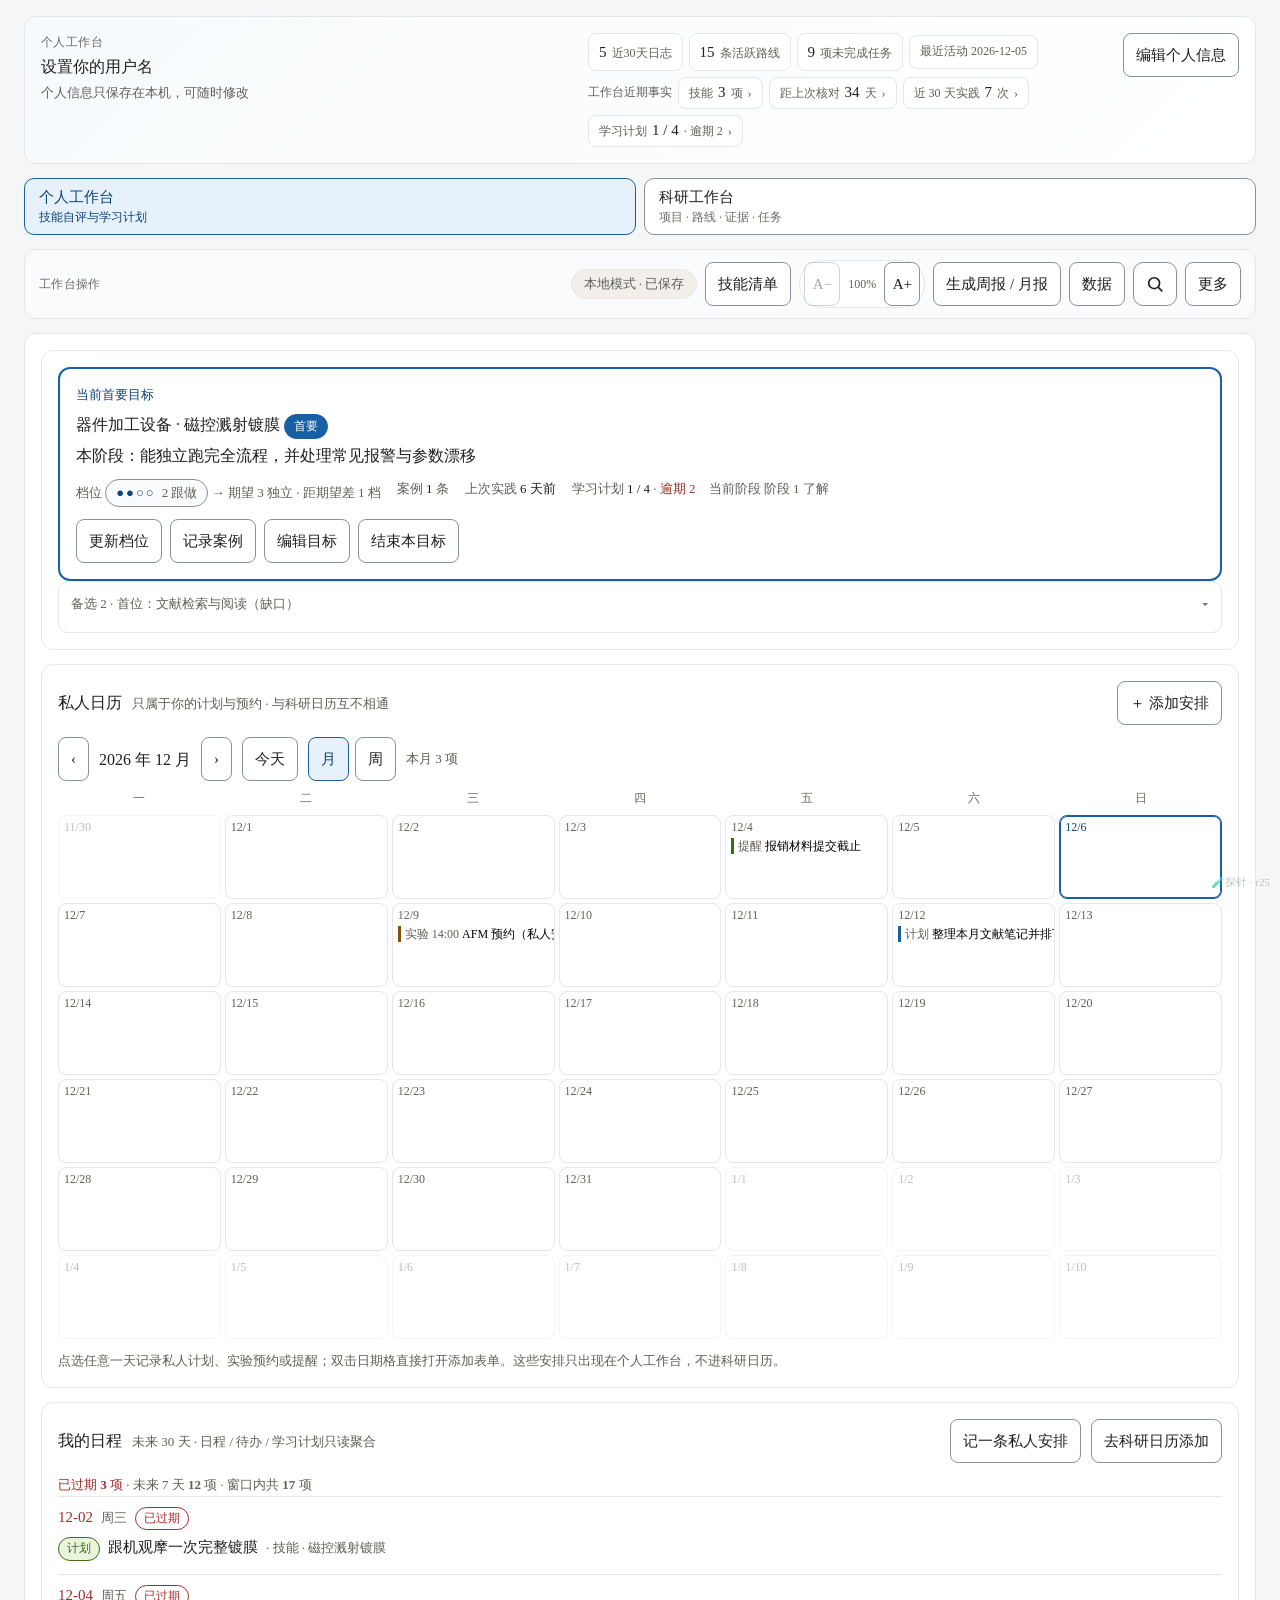
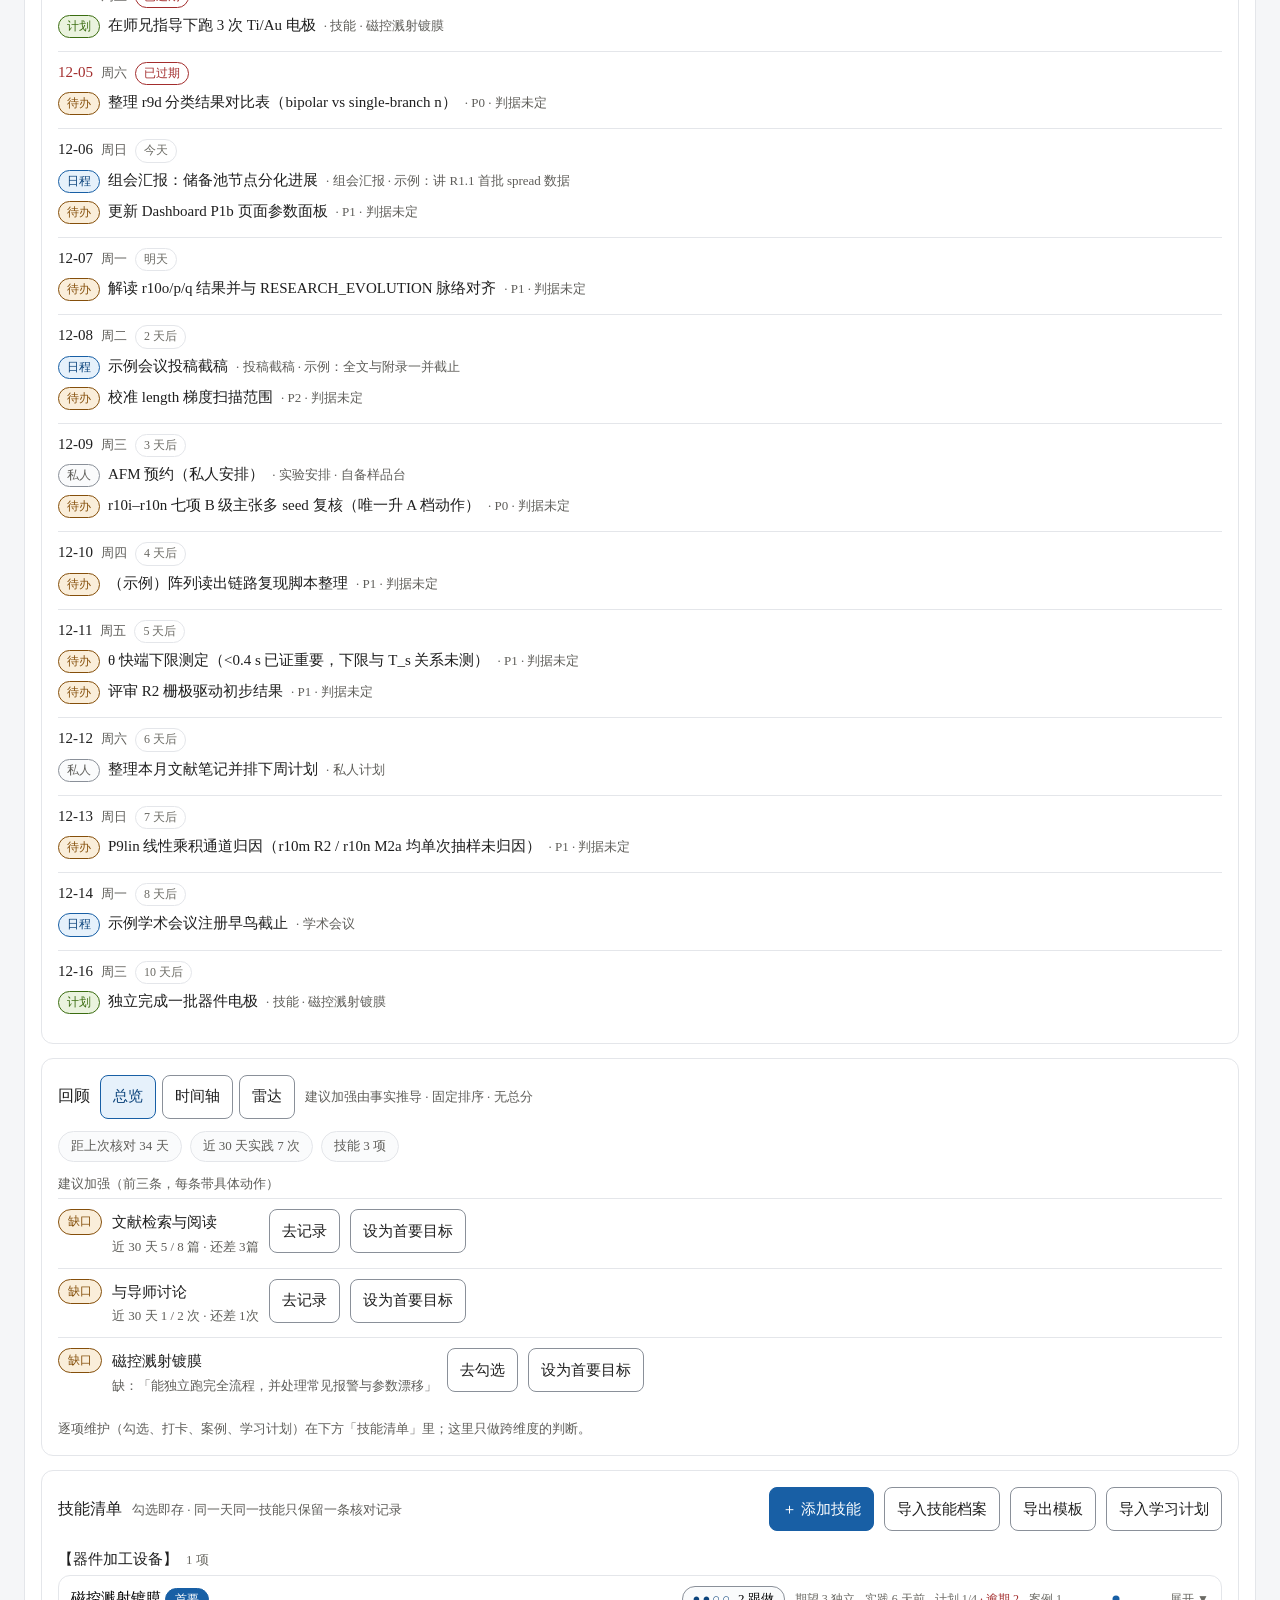
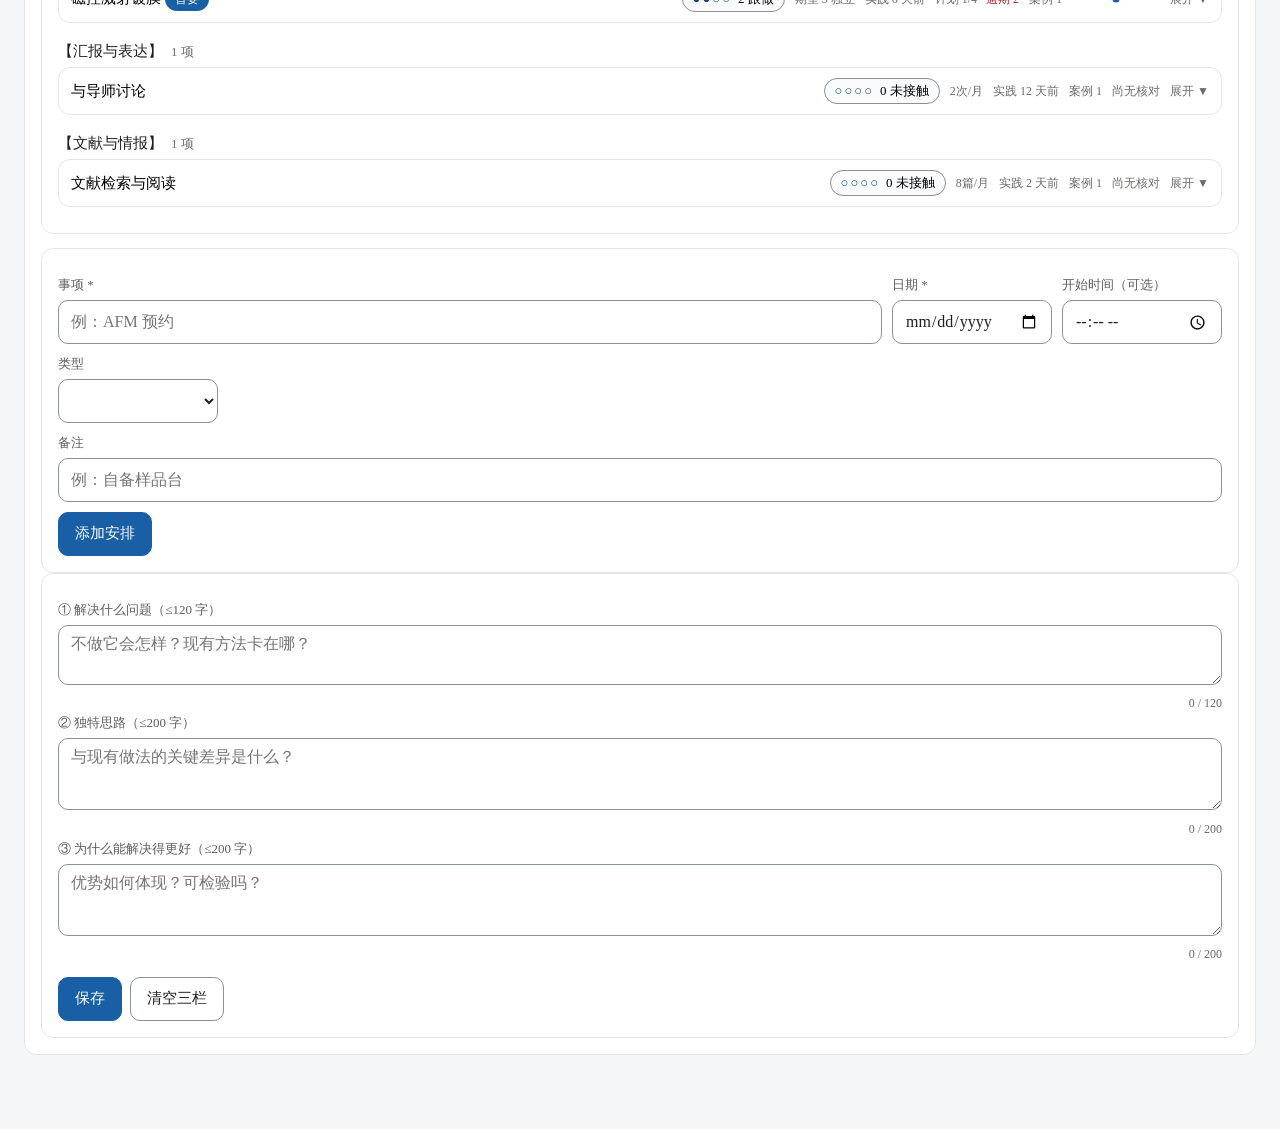
==== commit 4f5d806e: "update src file from pakeplus" ====
--- a/src/index.html
+++ b/src/index.html
@@ -16,6 +16,10 @@
   --border:#e4e6ea; --border-strong:#8A9099;
   --focus:#0C447C;
   --card:#ffffff; --bg:#f5f6f8; --surface-2:#fafbfc;
+  /* r25.4：技能模块沿用的语义别名，统一指向当前 token，避免 inline style 因变量缺失退回默认黑色。 */
+  --surface-1:#f8fafc; --text-2:var(--muted); --text-3:var(--muted-3); --text-warning:var(--amber); --danger:var(--red);
+  --font-ui:-apple-system,BlinkMacSystemFont,"Segoe UI",Roboto,"PingFang SC","Microsoft YaHei",sans-serif;
+  --font-mono:ui-monospace,SFMono-Regular,Menlo,Monaco,Consolas,"Liberation Mono",monospace;
   --radius:12px; --radius-control:10px;
 }
 *{box-sizing:border-box; margin:0; padding:0;}
@@ -35,12 +39,12 @@
 .btn-primary{background:var(--accent); border-color:var(--accent); color:#fff;}
 .btn-primary:hover{background:var(--accent-dark);}
 .btn-danger{color:var(--red); border-color:#c99;}
-.btn-sm{min-height:44px; padding:8px 12px; font-size:14px; border-radius:8px;}
+.btn-sm{min-height:44px; padding:8px 12px; font-size:15px; border-radius:8px;}
 .btn:active,.tab:active,.ibtn:active,.zone-chip:active{filter:brightness(.96);}
 .card{background:var(--card); border:1px solid var(--border); border-radius:var(--radius); padding:16px; margin-bottom:14px;}
 .card h2{font-size:16px; font-weight:500; margin-bottom:10px; display:flex; align-items:center; gap:8px;}
 .card h2 .count{font-size:13px; color:var(--muted); font-weight:400;}
-.muted{color:var(--muted); font-size:14px;}
+.muted{color:var(--muted); font-size:13px;}
 /* 今日要处理 */
 .today-item{display:flex; align-items:flex-start; gap:10px; padding:10px 0; border-bottom:1px dashed var(--border);}
 .today-item:last-child{border-bottom:none;}
@@ -65,8 +69,9 @@
 .section.active{display:block;}
 /* 表单 */
 form .row{display:flex; flex-wrap:wrap; gap:10px; margin-bottom:10px;}
-form label{display:block; font-size:13px; color:var(--muted); margin-bottom:4px;}
+form label,.field>label{display:block; font-size:13px; color:var(--muted); margin-bottom:4px;}
 input,select,textarea{width:100%; font-size:16px; padding:10px 12px; border:1px solid var(--border-strong); border-radius:10px; background:#fff; color:var(--text); font-family:inherit;}
+input[type="checkbox"],input[type="radio"]{width:auto; min-width:18px; min-height:18px; flex:0 0 auto; padding:0; border-radius:4px;}
 input:focus-visible,select:focus-visible,textarea:focus-visible{outline:2px solid var(--focus); outline-offset:1px;}
 textarea{min-height:72px; resize:vertical;}
 .field{flex:1; min-width:160px;}
@@ -121,14 +126,14 @@
 .chip-l2::after{content:"】"; right:3px;}
 .chip-level-label{display:inline-flex; align-items:center; min-height:34px; padding:0 4px; color:var(--muted-3); font-size:12px; font-weight:500; white-space:normal;}
 .chip-l2 .zone-chip{min-height:34px; padding:4px 12px; font-size:13px; background:#F3F7FA;}
-.chip-l2 .zone-chip .n{font-size:11px;}
+.chip-l2 .zone-chip .n{font-size:12px;}
 .zone-rail[hidden]{display:none;}
-.zone-chip{min-height:44px; padding:8px 14px; border-radius:999px; border:1px solid var(--border-strong); background:#fff; color:var(--text); font-size:14px; cursor:pointer; white-space:nowrap; display:inline-flex; align-items:center; gap:6px;}
+.zone-chip{min-height:44px; padding:8px 14px; border-radius:999px; border:1px solid var(--border-strong); background:#fff; color:var(--text); font-size:15px; cursor:pointer; white-space:nowrap; display:inline-flex; align-items:center; gap:6px;}
 .zone-chip[aria-selected="true"]{background:var(--accent-light); border-color:var(--accent); color:var(--accent-dark); font-weight:500;}
 .zone-chip:focus-visible{outline:2px solid var(--focus); outline-offset:2px;}
 .zone-chip .n{font-size:12px; color:var(--muted-3);}
 .seg{display:flex; border:1px solid var(--border-strong); border-radius:var(--radius-control); overflow:hidden;}
-.seg button{min-height:44px; padding:8px 12px; border:0; background:#fff; color:var(--muted); font-size:14px; cursor:pointer;}
+.seg button{min-height:44px; padding:8px 12px; border:0; background:#fff; color:var(--muted); font-size:15px; cursor:pointer;}
 .seg button+button{border-left:1px solid var(--border);}
 .seg button[aria-pressed="true"]{background:var(--accent-light); color:var(--accent-dark); font-weight:500;}
 .seg button:focus-visible{outline:2px solid var(--focus); outline-offset:-2px;}
@@ -161,7 +166,7 @@
 .user-context{display:flex; flex-wrap:wrap; align-items:flex-start; gap:16px; margin-bottom:14px; background:linear-gradient(135deg,#F7FAFC,#FFFFFF);}
 .user-context-main{flex:1 1 240px; min-width:0;}
 .user-context-kicker{font-size:12px; color:var(--muted-3); letter-spacing:.04em;}
-.user-context h2{font-size:18px; margin:2px 0 3px; font-weight:500;}
+.user-context h2{font-size:16px; margin:2px 0 3px; font-weight:500;}
 .user-context-role{font-size:13px; color:var(--muted); min-height:20px;}
 .user-context-note{font-size:13px; color:var(--muted); margin-top:4px; overflow-wrap:anywhere;}
 .user-context-side{display:flex; flex:1 1 360px; align-items:flex-start; justify-content:flex-end; gap:10px; flex-wrap:wrap;}
@@ -176,6 +181,9 @@
 .workspace-actions-main{display:flex; flex:1 1 520px; align-items:center; justify-content:flex-end; gap:8px; flex-wrap:wrap; min-width:0;}
 .workspace-actions-main .global-actions{margin-left:0;}
 .data-dir-status{font-size:12px; color:var(--muted-3); max-width:220px; overflow:hidden; text-overflow:ellipsis; white-space:nowrap;}
+/* r27.4：watch 目录路径行（工作台操作板块下方，绑定了 watch 目录才出现） */
+.watch-dir-status{flex-basis:100%; font-size:12px; color:var(--muted-3); line-height:1.6; word-break:break-all;}
+.watch-dir-status .wds-path{font-family:ui-monospace,SFMono-Regular,Menlo,monospace; color:var(--muted);}
 .route-list-head{display:flex; align-items:center; justify-content:space-between; gap:10px; margin:12px 0 8px;}
 .route-list-head h2{font-size:16px; font-weight:500;}
 /* 图内控制条（阅读深度 + 缩放）：置于舞台右上角，不再与上方区块胶囊争抢同一行 */
@@ -193,7 +201,7 @@
 /* 节点近邻概况浮窗：挂在叠层，永不被舞台裁切 */
 .node-pop{position:absolute; left:0; top:0; width:280px; max-width:calc(100vw - 32px); background:#fff; border:1px solid var(--accent); border-radius:10px; padding:12px; box-shadow:0 6px 18px rgba(20,40,70,0.16); pointer-events:auto; font-size:13px;}
 .node-pop[hidden]{display:none;}
-.node-pop .np-name{font-size:14px; font-weight:500; margin-bottom:6px; overflow-wrap:anywhere;}
+.node-pop .np-name{font-size:15px; font-weight:500; margin-bottom:6px; overflow-wrap:anywhere;}
 .node-pop .np-badges{display:flex; flex-wrap:wrap; gap:6px; margin-bottom:8px;}
 .node-pop .np-based{color:var(--muted); line-height:1.55; margin-bottom:8px; display:-webkit-box; -webkit-line-clamp:4; -webkit-box-orient:vertical; overflow:hidden;}
 .node-pop .np-src{color:var(--muted-3); font-size:12px; margin-bottom:2px; overflow-wrap:anywhere;}
@@ -203,7 +211,7 @@
 .detail-main{flex:2; min-width:240px;}
 .detail-side{flex:1; min-width:200px;}
 .kids-list{list-style:none;}
-.kids-list li{padding:6px 0; border-bottom:1px dashed var(--border); font-size:14px;}
+.kids-list li{padding:6px 0; border-bottom:1px dashed var(--border); font-size:15px;}
 .kids-list li:last-child{border-bottom:none;}
 .kids-list a{text-decoration:none;}
 .mini-log{border-left:3px solid var(--accent-light); padding:6px 10px; margin:8px 0; background:#fafbfc; border-radius:0 8px 8px 0;}
@@ -226,7 +234,7 @@
 .log-date{font-size:13px; color:var(--muted);}
 .log-type{font-size:12px; padding:2px 9px; border-radius:999px; background:var(--accent-light); color:var(--accent-dark);}
 .log-result{font-size:15px; margin-top:4px;}
-.log-think{font-size:14px; color:var(--muted); margin-top:4px; background:var(--gray-light); border-radius:8px; padding:8px 10px;}
+.log-think{font-size:15px; color:var(--muted); margin-top:4px; background:var(--gray-light); border-radius:8px; padding:8px 10px;}
 .log-think b{color:var(--gray); font-weight:500;}
 .log-actions{margin-top:8px; display:flex; gap:8px;}
 /* 待办 */
@@ -234,16 +242,17 @@
 .task-item:last-child{border-bottom:none;}
 .task-item input[type=checkbox]{width:20px; height:20px; flex:0 0 auto; margin:14px 0 0 0;}
 .task-item.done .t-title{text-decoration:line-through; color:var(--muted);}
-.hint-bar{background:var(--amber-light); border:1px solid #f0dcb8; color:var(--amber); font-size:14px; border-radius:10px; padding:10px 14px; margin-bottom:12px; display:none;}
-.empty{color:var(--muted); font-size:14px; padding:14px 0; text-align:center;}
+.hint-bar{background:var(--amber-light); border:1px solid #f0dcb8; color:var(--amber); font-size:15px; border-radius:10px; padding:10px 14px; margin-bottom:12px; display:none;}
+.empty{color:var(--muted); font-size:13px; padding:14px 0; text-align:center;}
 /* ---------- r20：顶栏「更多」菜单（低频操作收拢，首屏只留高频） ---------- */
 .hdr-menu{position:relative;}
 .hdr-menu summary{list-style:none; cursor:pointer;}
 .hdr-menu summary::-webkit-details-marker{display:none;}
 .hdr-menu[open] summary{border-color:var(--accent);}
-.hdr-menu-list{position:absolute; right:0; top:calc(100% + 6px); z-index:60; min-width:220px; display:flex; flex-direction:column;
+.hdr-menu-list{position:absolute; right:0; top:calc(100% + 6px); z-index:60; min-width:220px; display:none; flex-direction:column;
   background:#fff; border:1px solid var(--border-strong); border-radius:10px; box-shadow:0 8px 24px rgba(15,35,60,.14); padding:6px; gap:2px;}
-.hdr-menu-item,.hdr-menu-data{display:block; width:100%; text-align:left; border:0; background:none; font-family:inherit; font-size:14px; color:var(--text);
+.hdr-menu[open] .hdr-menu-list{display:flex;}
+.hdr-menu-item,.hdr-menu-data{display:block; width:100%; text-align:left; border:0; background:none; font-family:inherit; font-size:15px; color:var(--text);
   padding:10px 12px; border-radius:8px; min-height:40px; cursor:pointer;}
 .hdr-menu-item:hover,.hdr-menu-data:hover{background:var(--accent-light);}
 .hdr-menu-item:focus-visible,.hdr-menu-data:focus-visible{outline:2px solid var(--focus); outline-offset:-2px;}
@@ -259,7 +268,7 @@
 .sig-block:last-child{margin-bottom:0;}
 .sig-block .sig-head{display:flex; align-items:center; gap:8px; flex-wrap:wrap; margin-bottom:6px;}
 .sig-block .sig-desc{font-size:12px; color:var(--muted-3);}
-.sig-item{font-size:14px; line-height:1.7; padding-left:14px; position:relative;}
+.sig-item{font-size:15px; line-height:1.7; padding-left:14px; position:relative;}
 .sig-item::before{content:"·"; position:absolute; left:4px; color:var(--muted-3);}
 .ov-panel-actions{display:flex; gap:8px; flex-wrap:wrap; margin-top:10px; padding-top:10px; border-top:1px dashed var(--border);}
 
@@ -271,8 +280,8 @@
 .modal-card h2{font-size:16px; font-weight:500; margin-bottom:12px; display:flex; align-items:center; gap:8px;}
 /* 非阻塞提示（替代 alert）：底部居中，带可选撤销动作 */
 #toastHost{position:fixed; left:50%; bottom:24px; transform:translateX(-50%); z-index:60; display:flex; flex-direction:column; gap:8px; align-items:center; pointer-events:none; padding:0 12px;}
-.toast{pointer-events:auto; display:flex; align-items:center; gap:12px; background:#2A2C30; color:#fff; font-size:14px; border-radius:10px; padding:10px 16px; box-shadow:0 8px 24px rgba(20,40,70,.24); max-width:calc(100vw - 32px);}
-.toast button{background:none; border:0; color:#9CC9F2; font-size:14px; cursor:pointer; min-height:32px; padding:2px 6px; font-weight:500; flex:0 0 auto;}
+.toast{pointer-events:auto; display:flex; align-items:center; gap:12px; background:#2A2C30; color:#fff; font-size:15px; border-radius:10px; padding:10px 16px; box-shadow:0 8px 24px rgba(20,40,70,.24); max-width:calc(100vw - 32px);}
+.toast button{background:none; border:0; color:#9CC9F2; font-size:15px; cursor:pointer; min-height:32px; padding:2px 6px; font-weight:500; flex:0 0 auto;}
 .toast button:focus-visible{outline:2px solid #9CC9F2; outline-offset:2px;}
 /* 行内编辑表单（项目/路线/日志复用） */
 .edit-form{border:1px solid var(--border-strong); border-radius:10px; padding:12px; background:var(--surface-2); margin:8px 0 10px;}
@@ -290,7 +299,7 @@
 .tl-add:focus-visible text{text-decoration:underline; text-decoration-thickness:2px;}
 /* ---------- r6：生命周期编辑 ---------- */
 .life-list{list-style:none; margin:6px 0 10px;}
-.life-list li{display:flex; flex-wrap:wrap; align-items:center; gap:8px; padding:6px 0; border-bottom:1px dashed var(--border); font-size:14px;}
+.life-list li{display:flex; flex-wrap:wrap; align-items:center; gap:8px; padding:6px 0; border-bottom:1px dashed var(--border); font-size:15px;}
 .life-list li:last-child{border-bottom:none;}
 .life-kind{font-size:12px; padding:2px 9px; border-radius:999px; flex:0 0 auto;}
 .lk-start{background:var(--accent-light); color:var(--accent-dark);}
@@ -357,7 +366,7 @@
 .person-load{font-size:13px; color:var(--muted); margin-top:6px; line-height:1.6;}
 .person-exp{font-size:13px; color:var(--muted); margin-top:4px;}
 .person-actions{display:flex; gap:6px; margin-top:10px; flex-wrap:wrap;}
-.person-empty{font-size:14px; color:var(--muted);}
+.person-empty{font-size:13px; color:var(--muted);}
 .person-contact{margin-top:8px; border-top:1px dashed var(--border); padding-top:7px;}
 .person-contact summary{display:inline-flex; align-items:center; min-height:32px; cursor:pointer; color:var(--accent-dark); font-size:13px; list-style:none;}
 .person-contact summary::-webkit-details-marker{display:none;}
@@ -382,10 +391,18 @@
 .task-person-badge{font-size:12px; padding:2px 8px; border-radius:999px; background:var(--accent-light); color:var(--accent-dark);}
 .task-person-badge.gone{background:var(--gray-light); color:var(--gray);}
 .member-line{font-size:13px; color:var(--muted); margin-top:6px; line-height:1.6;}
-.member-check{display:flex; align-items:center; gap:6px; font-size:14px; padding:3px 0;}
+.member-check{display:flex; align-items:center; gap:6px; font-size:15px; padding:3px 0;}
+/* ---------- r23.1：drawio 应用内浮层 ---------- */
+#drawioOverlay{position:fixed; inset:0; z-index:220; background:#fff; display:flex; flex-direction:column;}
+#drawioOverlay[hidden]{display:none;}
+.drawio-bar{display:flex; align-items:center; gap:10px; padding:8px 12px; border-bottom:1px solid var(--border); background:#fff; flex-wrap:wrap;}
+.drawio-bar-title{font-weight:500;}
+.drawio-bar-hint{font-size:12px; color:var(--muted);}
+#drawioFrame{flex:1; width:100%; border:0; background:#fff;}
+
 /* ---------- r9：全局搜索 ---------- */
 .global-bar{display:flex; flex-wrap:wrap; align-items:center; gap:8px; margin-bottom:12px;}
-.global-actions{display:flex; align-items:center; gap:8px; margin-left:auto;}
+.global-actions{display:flex; align-items:center; gap:8px; margin-left:auto; flex-wrap:wrap; min-width:0;}
 .top-action{white-space:nowrap;}
 .gs-wrap{position:relative; flex:0 0 auto;}
 .icon-btn{width:44px; min-width:44px; height:44px; padding:0; border:1px solid var(--border-strong); border-radius:10px; background:#fff; color:var(--text); display:inline-flex; align-items:center; justify-content:center; cursor:pointer;}
@@ -393,7 +410,7 @@
 .icon-btn:focus-visible{outline:2px solid var(--focus); outline-offset:2px;}
 .icon-btn svg{width:20px; height:20px;}
 .gs-popover{position:absolute; top:calc(100% + 6px); right:0; z-index:60; width:min(380px,calc(100vw - 32px)); background:#fff; border:1px solid var(--border-strong); border-radius:10px; box-shadow:0 8px 24px rgba(15,35,60,.14); padding:10px;}
-#globalSearch{border:1px solid var(--border); border-radius:8px; padding:6px 10px; font-size:16px; font-family:inherit; background:#fff;}
+#globalSearch{border:1px solid var(--border-strong); border-radius:8px; padding:6px 10px; font-size:16px; font-family:inherit; background:#fff;}
 #globalSearch:focus-visible{outline:2px solid var(--focus); outline-offset:1px;}
 .gs-panel{max-height:min(62vh,520px); overflow:auto; padding-top:10px;}
 .gs-kinds{display:flex; gap:6px; flex-wrap:wrap; margin-bottom:8px;}
@@ -402,11 +419,11 @@
 .gs-kinds button:focus-visible{outline:2px solid var(--focus); outline-offset:1px;}
 .gs-group{margin-bottom:8px;}
 .gs-group-h{font-size:12px; color:var(--muted); margin:6px 0 4px;}
-.gs-row{display:block; width:100%; text-align:left; border:1px solid var(--border); border-radius:8px; background:#fff; padding:6px 8px; margin-bottom:4px; cursor:pointer; font-family:inherit;}
+.gs-row{display:block; width:100%; text-align:left; border:1px solid var(--border-strong); border-radius:8px; background:#fff; padding:6px 8px; margin-bottom:4px; cursor:pointer; font-family:inherit;}
 .gs-row:hover{border-color:var(--accent);}
 .gs-row.active,.gs-row[aria-selected="true"]{border-color:var(--accent); background:var(--accent-light);}
 .gs-row:focus-visible{outline:2px solid var(--focus); outline-offset:1px;}
-.gs-row .t{font-size:14px; color:var(--text);}
+.gs-row .t{font-size:15px; color:var(--text);}
 .gs-row .m{font-size:12px; color:var(--muted); margin-left:6px;}
 .gs-row .sn{display:block; font-size:12px; color:var(--muted); margin-top:2px;}
 .gs-empty{font-size:13px; color:var(--muted); padding:6px 2px;}
@@ -418,7 +435,7 @@
 }
 
 /* ---------- r10：任务分类 / 暂缓 / 复现要素徽章（文字化，不靠颜色单独表达） ---------- */
-.task-cat{display:inline-block; font-size:11px; padding:1px 7px; border-radius:999px; background:var(--surface-2); border:1px solid var(--border); color:var(--muted); vertical-align:1px;}
+.task-cat{display:inline-block; font-size:12px; padding:1px 7px; border-radius:999px; background:var(--surface-2); border:1px solid var(--border); color:var(--muted); vertical-align:1px;}
 .pill-hold{background:var(--gray-light); color:var(--gray);}
 .pill-repro{background:var(--green-light); color:var(--green);}
 
@@ -427,8 +444,11 @@
 .cal-title{font-size:16px; font-weight:500; min-width:96px;}
 .cal-week{display:grid; grid-template-columns:repeat(7,1fr); gap:4px; margin-bottom:4px;}
 .cal-week span{text-align:center; font-size:12px; color:var(--muted);}
-.cal-grid{display:grid; grid-template-columns:repeat(7,1fr); gap:4px;}
-.cal-cell{min-height:64px; border:1px solid var(--border); border-radius:8px; background:#fff; padding:4px 5px; text-align:left; cursor:pointer; display:flex; flex-direction:column; gap:3px; font-family:inherit; min-width:0;}
+.cal-grid{display:grid; grid-template-columns:repeat(7,1fr); gap:4px;
+  /* r25.4：周/月视图**总高一致**（6 行 × 84px + 5 × 4px gap），切换不跳版面 */
+  height:524px; grid-auto-rows:1fr}
+.cal-grid.week-view{grid-template-columns:repeat(7,1fr)}
+.cal-cell{min-height:84px; border:1px solid var(--border); border-radius:8px; background:#fff; padding:4px 5px; text-align:left; cursor:pointer; display:flex; flex-direction:column; gap:3px; font-family:inherit; min-width:0;}
 .cal-cell.out{opacity:.45;}
 .cal-cell.today{border-color:var(--accent); box-shadow:inset 0 0 0 1px var(--accent);}
 .cal-cell.sel{background:var(--accent-light); border-color:var(--accent);}
@@ -436,19 +456,19 @@
 .cal-d{font-size:13px; color:var(--text); font-weight:500;}
 .cal-cell.today .cal-d{color:var(--accent-dark);}
 .cal-chips{display:flex; flex-direction:column; gap:2px; min-width:0; overflow:hidden;}
-.cal-chip{font-size:11px; background:var(--accent-light); color:var(--accent-dark); border-radius:4px; padding:1px 4px; white-space:nowrap; overflow:hidden; text-overflow:ellipsis; max-width:100%;}
-.cal-more{font-size:11px; color:var(--muted);}
+.cal-chip{font-size:12px; background:var(--accent-light); color:var(--accent-dark); border-radius:4px; padding:1px 4px; white-space:nowrap; overflow:hidden; text-overflow:ellipsis; max-width:100%;}
+.cal-more{font-size:12px; color:var(--muted);}
 .cal-mobile-summary{display:none; font-size:12px; color:var(--muted); line-height:1.35;}
-.cal-task-n,.cal-log-n{font-size:11px; color:var(--accent-dark); background:var(--accent-light); border-radius:4px; padding:1px 4px; align-self:flex-start;}
+.cal-task-n,.cal-log-n{font-size:12px; color:var(--accent-dark); background:var(--accent-light); border-radius:4px; padding:1px 4px; align-self:flex-start;}
 /* r17：格子内具体条目 chip（任务琥珀 / 日志灰）与日期分隔标签 */
 .cal-chip.cal-task{background:var(--amber-light); color:var(--amber);}
 .cal-chip.cal-log{background:var(--gray-light); color:var(--gray);}
-.cal-date-tag{font-size:11px; color:var(--muted-3); margin:10px 0 4px; border-bottom:1px dashed var(--border); padding-bottom:2px;}
+.cal-date-tag{font-size:12px; color:var(--muted-3); margin:10px 0 4px; border-bottom:1px dashed var(--border); padding-bottom:2px;}
 .cal-legend{display:flex; gap:12px; flex-wrap:wrap; align-items:center; font-size:12px; color:var(--muted); margin-top:10px;}
 .cal-day-head{font-size:15px; font-weight:500; margin-bottom:6px; display:flex; align-items:center; gap:8px;}
 .cal-row{display:flex; align-items:flex-start; gap:8px; padding:6px 8px; border:1px solid var(--border); border-radius:8px; margin-bottom:6px; background:#fff;}
 .cal-row .grow{flex:1; min-width:0;}
-.cal-row .t-title{font-size:14px;}
+.cal-row .t-title{font-size:15px;}
 .cal-row .t-meta{font-size:12px; color:var(--muted);}
 @media (max-width:600px){
   .cal-cell{min-height:52px; padding:3px 4px;}
@@ -485,7 +505,7 @@
 /* ---------- r7 批次 2：项目间联系图 ---------- */
 .ov-hide{display:none !important;}
 .ov-bar{display:flex; align-items:center; gap:12px; flex-wrap:wrap; margin:0 0 10px;}
-.ov-bar .ov-sum{flex:1; min-width:200px; font-size:14px; color:var(--muted);}
+.ov-bar .ov-sum{flex:1; min-width:200px; font-size:13px; color:var(--muted);}
 .ov-stage{background:#FBFCFD; border:1px solid var(--border); border-radius:10px; overflow:auto; height:392px; margin-bottom:12px;}
 .ov-stage.grabbing, .ov-dragging{cursor:crosshair;}
 .ov-svg{display:block;}
@@ -498,10 +518,10 @@
 .ov-node[data-level="silent"] .ov-card{stroke-dasharray:5 4; stroke:var(--muted-3);}
 .ov-node[aria-pressed="true"] .ov-card{stroke:var(--accent); stroke-width:2.6;}
 .ov-node:focus-visible{outline:2px solid var(--focus); outline-offset:2px;}
-.ov-node .ov-name{font-size:14px; font-weight:500; fill:var(--text);}
+.ov-node .ov-name{font-size:15px; font-weight:500; fill:var(--text);}
 .ov-node .ov-name tspan{dominant-baseline:middle;}
 .ov-node .ov-meta{font-size:12px; fill:var(--muted);}
-.ov-node .ov-tag{font-size:11px; fill:var(--muted-3);}
+.ov-node .ov-tag{font-size:12px; fill:var(--muted-3);}
 .ov-edge{fill:none; stroke:var(--muted-3); stroke-width:1.4;}
 .ov-edge.sel{stroke:var(--accent); stroke-width:2.6;}
 .ov-edge.sug{stroke-dasharray:6 4;}
@@ -510,7 +530,7 @@
 .ov-edge-lbl{font-size:12px; fill:var(--muted);}
 /* ---------- r7.6：项目档案导入 ---------- */
 .arch-file{border:1px solid var(--border); border-radius:10px; padding:10px 12px; margin:8px 0; background:#fff;}
-.arch-file h4{font-size:14px; font-weight:500; margin-bottom:4px; display:flex; align-items:center; gap:8px; flex-wrap:wrap;}
+.arch-file h4{font-size:16px; font-weight:500; margin-bottom:4px; display:flex; align-items:center; gap:8px; flex-wrap:wrap;}
 .arch-chips{display:flex; flex-wrap:wrap; gap:6px; font-size:12px; margin:4px 0 8px;}
 .arch-chip{border-radius:999px; padding:2px 9px; background:var(--surface-2); border:1px solid var(--border); color:var(--muted);}
 .arch-chip.add{background:#EAF3DE; color:#27500A; border-color:#CBE3B6;}
@@ -522,19 +542,20 @@
 .arch-line.add{color:var(--text);}
 .arch-err{font-size:13px; color:#8A2B20; background:#FBE3E0; border:1px solid #F0C4BE; border-radius:6px; padding:4px 8px; margin:3px 0;}
 .arch-pending{font-size:13px; color:#633806; background:#FAEEDA; border:1px solid #EBD5AE; border-radius:6px; padding:6px 9px; margin:6px 0;}
-.arch-dir{display:inline-flex; align-items:center; gap:6px; flex-wrap:wrap; margin:3px 8px 3px 0; padding:4px 8px; border:1px solid var(--border); border-radius:7px; background:var(--surface-2);}
-.arch-dir-path{font-family:ui-monospace,SFMono-Regular,Menlo,monospace; color:var(--text);}
-.arch-dir-note{color:var(--muted-3); font-size:12px;}
+.arch-dir-manage{display:flex; align-items:center; gap:8px; flex-wrap:wrap; margin:0 0 8px;}
+.arch-dir-manage select{flex:1 1 320px; min-width:180px; min-height:36px; font-family:ui-monospace,SFMono-Regular,Menlo,monospace;}
+#archAutoCtl{width:100%;}
+#archAutoCtl label{min-width:0; white-space:normal; line-height:1.45;}
+#archAutoCtl label:first-child{flex:1 1 320px;}
+#archAutoCtl label:last-child{flex:0 0 auto; white-space:nowrap;}
 .arch-person{display:inline-flex; align-items:center; gap:5px; font-size:13px; margin-right:14px; white-space:nowrap;}
-.arch-dir{margin-right:10px;}
-.arch-dir .btn{min-height:26px; padding:2px 8px; font-size:12px;}
 .arch-start-choice{border-color:#c9dced; background:var(--surface-1);}
 .arch-start-choice h2{margin-bottom:6px;}
-.arch-start-choice p{color:var(--muted); font-size:14px; line-height:1.65; margin-bottom:8px;}
+.arch-start-choice p{color:var(--muted); font-size:13px; line-height:1.65; margin-bottom:8px;}
 .arch-start-list{display:flex; flex-wrap:wrap; gap:6px; margin:6px 0 10px;}
 .arch-start-dir{display:inline-flex; align-items:center; gap:6px; padding:5px 9px; border:1px solid var(--border); border-radius:8px; background:#fff; font-size:13px;}
 /* r7.5 热力图例：颜色必须有文字说明，不允许"只靠颜色区分状态" */
-.ov-legend{display:flex; align-items:center; gap:5px; flex-wrap:wrap; font-size:12px; color:var(--muted);}
+.ov-legend{display:flex; align-items:center; gap:5px; flex-wrap:wrap; font-size:12px; color:var(--muted); margin:6px 2px 0;}
 .ov-legend .sw{width:13px; height:13px; border-radius:3px; border:1px solid var(--border-strong); display:inline-block; flex:0 0 13px;}
 .ov-legend .sw.h1{background:#F1948A;}
 .ov-legend .sw.h2{background:#F8C89B;}
@@ -558,7 +579,7 @@
 /* 编辑列表自身限高滚动：行数多时滚列表而不是把整张概况卡撑爆（概况卡 max-height 会把底部行裁出可视区） */
 .rp-box{border:1px dashed var(--border-strong); border-radius:8px; padding:8px 10px; margin:6px 0; max-height:200px; overflow:auto;}
 .rp-head{font-size:12px; margin-bottom:4px;}
-.rp-row{display:flex; align-items:center; gap:10px; padding:3px 0; font-size:14px;}
+.rp-row{display:flex; align-items:center; gap:10px; padding:3px 0; font-size:15px;}
 .rp-nowrap{white-space:nowrap;}
 .node-pop .rp-row{gap:8px; font-size:13px; white-space:nowrap;}
 .rp-who{display:inline-flex; align-items:center; gap:5px; cursor:pointer; white-space:nowrap; max-width:100%; overflow:hidden;}
@@ -579,7 +600,7 @@
 .dv-sum{font-size:13px; color:var(--muted); background:var(--surface-2); border:1px solid var(--border); border-radius:8px; padding:8px 10px; margin-bottom:10px; display:flex; flex-wrap:wrap; gap:8px; align-items:center;}
 .dv-sum .dv-toggle{margin-left:auto;}
 .dv-rel{display:flex; gap:6px; flex-wrap:wrap;}
-.dv-rel button{min-height:40px; padding:6px 14px; border:1px solid var(--border-strong); border-radius:999px; background:#fff; font-size:14px; cursor:pointer; color:var(--text); font-family:inherit;}
+.dv-rel button{min-height:40px; padding:6px 14px; border:1px solid var(--border-strong); border-radius:999px; background:#fff; font-size:15px; cursor:pointer; color:var(--text); font-family:inherit;}
 .dv-rel button[aria-pressed="true"]{background:var(--accent-light); border-color:var(--accent); color:var(--accent-dark); font-weight:500;}
 .dv-rel button:focus-visible{outline:2px solid var(--focus); outline-offset:2px;}
 .np-x{position:absolute; top:6px; right:6px; width:44px; height:44px; min-width:44px; min-height:44px; border:1px solid var(--border); border-radius:8px; background:#fff; color:var(--muted); font-size:16px; line-height:1; cursor:pointer; padding:0;}
@@ -593,7 +614,7 @@
   .wrap{padding:10px 10px 40px;}
   .proj-grid{grid-template-columns:1fr;}
   header{padding-top:10px;}
-  h1{font-size:18px;}
+  h1{font-size:16px;}
   .card{padding:12px;}
   .map-stage{height:360px;}
   .map-stage.tl-mode{height:460px;}
@@ -607,70 +628,292 @@
   .project-filter{max-width:none; min-width:0;}
   .project-overview-head>.btn{width:100%;}
 }
+
+/* ===================================================================
+   r25 合入：个人技能自评模块样式
+   -------------------------------------------------------------------
+   token 映射（主库命名不同，逐一映射过，不要照抄原型原文）：
+     --text-2→--muted ｜ --text-3→--muted-3 ｜ --danger→--red ｜ --danger-bg→--red-light
+     --radius-chip→999px（主库无此 token）
+     --st-*（原型设计变量）→ 主库的 --accent/--amber/--green/--gray 色阶
+   =================================================================== */
+*{box-sizing:border-box}
+body{margin:0;background:var(--bg);color:var(--text);font-family:inherit;font-size:16px;line-height:1.6}
+h1{font-size:20px;font-weight:500;margin:0}
+.sub{font-size:13px;color:var(--muted);margin:4px 0 0}
+h2{font-size:16px;font-weight:500;margin:0}
+p{margin:0}
+button{font-family:inherit}
+input,select,textarea{min-height:44px;font-size:16px;padding:8px 12px;border:1px solid var(--border-strong);
+  border-radius:var(--radius-control);background:#fff;font-family:inherit}
+textarea{min-height:60px;resize:vertical}
+input[type=checkbox]{min-height:0;width:18px;height:18px;padding:0;accent-color:var(--accent);flex-shrink:0}
+input[type=date]{font-family:inherit}
+header.top{display:flex;flex-wrap:wrap;align-items:flex-start;gap:10px;justify-content:space-between;margin-bottom:18px}
+section{background:var(--card);border:1px solid var(--border);border-radius:var(--radius);padding:16px;margin-bottom:14px}
+.sec-title{display:flex;align-items:baseline;gap:10px;margin-bottom:12px;flex-wrap:wrap}
+.sec-title .hint{font-size:13px;color:var(--muted)}
+.primary-card{border:2px solid var(--accent);border-radius:var(--radius);padding:16px;background:var(--card)}
+.kicker{font-size:13px;color:var(--accent-dark);font-weight:500;margin-bottom:6px}
+.primary-meta{display:flex;gap:16px;flex-wrap:wrap;font-size:13px;color:var(--muted);margin-top:10px}
+.primary-meta b{color:var(--text);font-weight:500}
+.btn-row{display:flex;gap:8px;flex-wrap:wrap;margin-top:12px}
+.sk-badge{display:inline-flex;align-items:center;gap:6px;font-size:13px;font-weight:500;
+  border:1px solid var(--border-strong);border-radius:999px;padding:3px 10px;background:var(--surface-2)}
+.sk-badge .dots{letter-spacing:2px;color:var(--accent-dark)}
+.chip{display:inline-block;font-size:12px;border-radius:999px;padding:2px 9px;border:1px solid var(--border-strong);color:var(--muted);background:var(--surface-2)}
+.chip-focus{background:var(--accent-light);border-color:var(--accent);color:var(--accent-dark);font-weight:500}
+.chip-primary{background:var(--accent);border-color:var(--accent);color:#fff;font-weight:500}
+.gap-badge{display:inline-block;font-size:12px;border-radius:999px;padding:2px 9px;font-weight:500}
+.gap-缺口{background:var(--amber-light);border:1px solid var(--amber);color:var(--amber)}
+.gap-档内{background:var(--accent-light);border:1px solid var(--accent);color:var(--accent-dark)}
+.gap-停滞{background:var(--red-light);border:1px solid var(--red);color:var(--red)}
+.gap-纸面{background:var(--gray-light);border:1px solid var(--gray);color:var(--gray)}
+.stat-chips{display:flex;gap:8px;flex-wrap:wrap;margin-bottom:12px}
+.stat-chips span{font-size:13px;color:var(--muted);border:1px solid var(--border);border-radius:999px;padding:4px 12px;background:var(--surface-2)}
+.gap-row{display:flex;gap:10px;align-items:flex-start;padding:10px 0;border-top:1px solid var(--border);flex-wrap:wrap}
+.gap-row:first-of-type{border-top:none}
+.gap-row .sk-grow{flex:1;min-width:200px}
+.gap-row .gname{font-weight:500;font-size:15px}
+.gap-row .gact{font-size:13px;color:var(--muted);margin-top:2px}
+.heat-row{display:flex;gap:12px;align-items:center;padding:8px 4px;border-top:1px solid var(--border);flex-wrap:wrap;cursor:pointer;border-radius:8px}
+.heat-row:hover{background:var(--surface-2)}
+.heat-row .hname{flex:1;min-width:140px;font-size:15px;font-weight:500}
+.heat-row .hexp{font-size:12px;color:var(--muted-3)}
+.cat-head{display:flex;align-items:baseline;gap:8px;margin:16px 0 4px}
+.cat-head:first-child{margin-top:0}
+.cat-head .cnt{font-size:13px;color:var(--muted-3)}
+.skill-card{border:1px solid var(--border);border-radius:var(--radius);margin-bottom:10px;background:var(--card)}
+.skill-head{display:flex;gap:10px;align-items:center;width:100%;padding:12px 14px;background:none;border:none;cursor:pointer;text-align:left;border-radius:var(--radius)}
+.skill-head:hover{background:var(--surface-2)}
+.skill-body{padding:4px 14px 14px;border-top:1px solid var(--border)}
+.lv-group{margin-top:10px}
+.lv-label{font-size:13px;color:var(--muted);font-weight:500;margin-bottom:2px}
+.lv-label .mono{font-family:var(--font-mono)}
+.anc{display:flex;gap:10px;align-items:flex-start;padding:7px 4px;border-radius:8px;cursor:pointer}
+.anc:hover{background:var(--surface-2)}
+.anc .anc-text{font-size:15px;line-height:1.55;flex:1;min-width:0}
+.anc-row{display:flex;gap:6px;align-items:flex-start}
+.incons{margin-top:10px;background:var(--amber-light);border:1px solid var(--amber);color:var(--amber);
+  font-size:13px;border-radius:var(--radius-control);padding:8px 12px}
+.mini-form{background:var(--surface-2);border:1px solid var(--border);border-radius:var(--radius-control);padding:12px;margin-top:10px}
+.mini-form .frow{display:flex;gap:8px;flex-wrap:wrap;align-items:center;margin-bottom:8px}
+.mini-form label{font-size:13px;color:var(--muted)}
+.case-row{padding:8px 2px;border-top:1px solid var(--border)}
+.case-row:first-of-type{border-top:none}
+.case-row .ct{font-size:15px}
+.case-row .cs{font-size:12px;color:var(--muted);margin-top:2px}
+.case-row .clinks{font-size:12px;color:var(--muted-3)}
+.sk-empty{padding:20px 8px;text-align:center;color:var(--muted);font-size:13px}
+.sk-empty .chips{display:flex;gap:8px;flex-wrap:wrap;justify-content:center;margin-top:12px}
+.wiz-prog{font-size:13px;color:var(--muted);margin-bottom:8px}
+.wiz-nav{display:flex;gap:8px;margin-top:14px;flex-wrap:wrap}
+.modal-mask{position:fixed;inset:0;background:rgba(20,40,70,.4);z-index:40}
+.modal{position:fixed;z-index:50;top:50%;left:50%;transform:translate(-50%,-50%);
+  width:min(640px,calc(100vw - 32px));max-height:86vh;overflow:auto;background:var(--card);
+  border-radius:var(--radius);padding:18px;border:1px solid var(--border)}
+.modal .frow{display:flex;gap:10px;flex-wrap:wrap;margin-bottom:10px}
+.field-err input,.field-err textarea{border-color:var(--red)}
+.field-err-msg{font-size:13px;color:var(--red);margin-top:4px}
+#toasts{position:fixed;bottom:16px;left:50%;transform:translateX(-50%);z-index:60;display:flex;flex-direction:column;gap:8px;align-items:center;pointer-events:none}
+.spark-empty{font-size:12px;color:var(--muted-3)}
+.spark{display:block}
+.note-sv{margin-top:10px;font-size:13px;color:var(--muted);background:var(--surface-2);border-radius:var(--radius-control);padding:8px 12px}
+.plan-stage{border:1px solid var(--border);border-radius:var(--radius-control);padding:10px 12px;margin-top:8px;background:var(--surface-2)}
+.ps-head{display:flex;gap:10px;align-items:baseline;flex-wrap:wrap}
+.ps-name{font-size:15px;font-weight:500;flex:1;min-width:120px}
+.ps-prog{font-size:12px;color:var(--muted)}
+.ps-aim{font-size:12px;color:var(--muted-3);margin:2px 0 0}
+.task-row{display:flex;gap:10px;align-items:flex-start;padding:6px 2px;border-top:1px solid var(--border);flex-wrap:wrap}
+.task-row.is-done .tk-title{color:var(--muted-3);text-decoration:line-through}
+.task-row .tk{display:flex;gap:8px;align-items:flex-start;flex:1;min-width:180px;cursor:pointer}
+.task-row .tk-title{font-size:15px;line-height:1.5}
+.task-row .tk-meta{font-size:12px;color:var(--muted)}
+.rv-chip[aria-pressed="true"]{background:var(--accent-light);border-color:var(--accent);color:var(--accent-dark);font-weight:500}
+.chip-btn{min-height:32px;padding:4px 10px;font-size:12px;border:1px solid var(--border-strong);background:#fff;border-radius:999px;cursor:pointer;color:var(--muted)}
+.chip-btn.on{background:var(--accent-light);border-color:var(--accent);color:var(--accent-dark);font-weight:500}
+.chip-btn:disabled{color:var(--muted-3);border-style:dashed;cursor:not-allowed}
+.dens{display:flex;gap:4px;flex-wrap:wrap;margin-bottom:12px}
+.dens-cell{width:44px;border:1px solid var(--border);border-radius:6px;padding:4px 2px;text-align:center;background:#fff}
+.dens-cell .dc-n{display:block;font-size:13px;font-weight:500;color:var(--text)}
+.dens-cell .dc-m{display:block;font-size:12px;color:var(--muted-3)}
+.dens-cell.lv0 .dc-n{color:var(--muted-3)}
+.dens-cell.lv1{background:var(--accent-light)}
+.dens-cell.lv2{background:#CFE4F7}
+.dens-cell.lv3{background:#B6D6F2}
+.tl-group{border-left:2px solid var(--border);padding:0 0 10px 12px;margin-left:4px}
+.tl-date{display:flex;gap:10px;align-items:baseline;font-size:13px;color:var(--muted);margin-bottom:2px}
+.tl-item{display:flex;gap:8px;align-items:flex-start;padding:4px 0;font-size:15px}
+.tl-kind{font-size:12px;border-radius:999px;padding:1px 8px;border:1px solid var(--border-strong);color:var(--muted);background:var(--surface-2);flex-shrink:0}
+.tl-kind.k-assess{background:var(--accent-light);border-color:var(--accent);color:var(--accent-dark)}
+.tl-kind.k-practice{background:var(--green-light);border-color:var(--green);color:var(--green)}
+.tl-kind.k-case{background:var(--amber-light);border-color:var(--amber);color:var(--amber)}
+.tl-skill{font-weight:500}
+.rd-table{width:100%;border-collapse:collapse;margin-top:8px;font-size:13px}
+.rd-table th,.rd-table td{border-top:1px solid var(--border);padding:6px 4px;text-align:left}
+.rd-table th{color:var(--muted);font-weight:500}
+.bar-row{display:flex;gap:10px;align-items:center;padding:6px 0;border-top:1px solid var(--border);flex-wrap:wrap}
+.bar-row .bn{flex:1;min-width:110px;font-size:15px;font-weight:500}
+.bar{height:10px;border-radius:6px;background:var(--accent);display:inline-block;vertical-align:middle}
+.bar.want{background:var(--border-strong)}
+.bar-wrap{width:150px}
+.sr-only{position:absolute;width:1px;height:1px;padding:0;margin:-1px;overflow:hidden;clip:rect(0,0,0,0);white-space:nowrap;border:0}
+@media (max-width:600px){ .heat-row .hname{min-width:100px} }   /* .wrap 由主库负责，不在此重定义 */
+
+/* --- 首部：与「科研工作台」一致的个人工作台卡 + 工作台操作 --- */
+section.sec-plain{background:var(--card);border:1px solid var(--border);border-radius:var(--radius);padding:16px;margin-bottom:14px}
+/* --- 区块内小标题与说明（统一 13px 元信息 / 12px 微信息） --- */
+.blk-h{font-size:15px;font-weight:500;color:var(--text);margin:16px 0 6px}
+.meta-13{font-size:13px;color:var(--muted);margin-top:12px}
+.fnote{font-size:12px;color:var(--muted-3);margin:6px 0 0}
+.ck{display:flex;gap:6px;align-items:center;cursor:pointer;font-size:13px}
+.cat-head h3{margin:0;font-size:15px;font-weight:500}
+.heat-row .hspark{display:inline-flex;align-items:center}
+.skill-card>.skill-head{width:100%;background:none;border:none;text-align:left;padding:10px 12px}
+.skill-card>.skill-head.heat-row{border-top:none;border-radius:var(--radius) var(--radius) 0 0}
+/* --- 时间轴：月份分组 + 时间脊 + 形状点 + 空白段 --- */
+.tl-month{display:flex;gap:10px;align-items:baseline;margin:20px 0 4px}
+.tl-month .tl-ym{font-size:15px;font-weight:500}
+.tl-month .tl-mn{font-size:12px;color:var(--muted-3)}
+.tl-flow{border-left:2px solid var(--border);padding-left:0;margin-left:5px}
+.tl-group{position:relative;padding:0 0 10px 20px}
+.tl-group::before{content:"";position:absolute;left:-6px;top:8px;width:10px;height:10px;border-radius:50%;background:var(--accent);border:2px solid var(--card)}
+.tl-date{display:flex;gap:10px;align-items:baseline}
+.tl-date .tl-dd{font-size:15px;font-weight:500}
+.tl-date .tl-cnt{font-size:12px;color:var(--muted-3)}
+.tl-gap-seg{position:relative;padding:2px 0 6px 20px;font-size:12px;color:var(--muted-3)}
+.tl-gap-seg::before{content:"";position:absolute;left:0;top:0;bottom:2px;border-left:2px dashed var(--border-strong)}
+.sk-dot{display:inline-block;width:10px;height:10px;flex:0 0 10px;margin-top:5px;background:var(--accent-dark)}
+.sk-dot.k-assess{border-radius:50%}
+.sk-dot.k-practice{border-radius:2px}
+.sk-dot.k-case{transform:rotate(45deg)}
+.sk-dot.k-task{clip-path:polygon(50% 0,100% 100%,0 100%)}
+.tl-note{font-size:13px;color:var(--muted)}
+.tl-future{font-size:12px;color:var(--red);border:1px solid var(--red);border-radius:999px;padding:0 8px}
+/* --- 密度条：柱状（高度 ∝ 条数，柱上标数字） --- */
+.dens{display:flex;gap:6px;align-items:flex-end;margin-bottom:12px;padding-top:4px}
+.dens-col{flex:1;min-width:0;display:flex;flex-direction:column;align-items:center;gap:3px}
+.dens-n{font-size:12px;color:var(--muted)}
+.dens-bar{width:100%;max-width:38px;background:var(--accent-light);border:1px solid var(--accent);border-radius:4px 4px 0 0}
+.dens-m{font-size:12px;color:var(--muted-3)}
+.dens-bar.is-zero{background:var(--surface-2);border:1px dashed var(--border-strong)}
+/* --- 跳转后的目标高亮：用户不必自己找"就是这里" --- */
+.is-target{outline:2px solid var(--accent);outline-offset:4px;border-radius:var(--radius)}
+@media (prefers-reduced-motion: no-preference){ .is-target{animation:target-pulse .9s ease-out 2} }
+@keyframes target-pulse{ from{outline-color:var(--accent)} to{outline-color:transparent} }
+
+/* ===================================================================
+   r25.1：双工作台（个人 / 科研）
+   -------------------------------------------------------------------
+   为什么用 data-ws-scope 属性显隐而不是把节点搬进两个容器：
+   主库里所有绑定都是"按 id 找节点"的，搬动 DOM 会打断授权/绑定链。
+   属性标记 + 属性选择器是**零位移**的做法。
+   ⚠ 不要给 .personal-page 写 display（会盖掉 [hidden] 的 UA 规则）。
+   =================================================================== */
+.ws-switch{display:flex; gap:8px; margin-bottom:14px; flex-wrap:wrap}
+.ws-tab{flex:1 1 220px; min-width:0; min-height:56px; display:flex; flex-direction:column; gap:2px;
+  text-align:left; padding:9px 14px; font-family:inherit; color:var(--text); cursor:pointer;
+  background:var(--card); border:1px solid var(--border-strong); border-radius:var(--radius-control)}
+.ws-tab .ws-tab-name{font-size:15px; font-weight:500; line-height:1.3}
+.ws-tab .ws-tab-sub{font-size:12px; color:var(--muted-3); line-height:1.3}
+.ws-tab:hover{border-color:var(--accent)}
+.ws-tab:focus-visible{outline:2px solid var(--focus); outline-offset:2px}
+.ws-tab[aria-pressed="true"]{background:var(--accent-light); border-color:var(--accent)}
+.ws-tab[aria-pressed="true"] .ws-tab-name,
+.ws-tab[aria-pressed="true"] .ws-tab-sub{color:var(--accent-dark)}
+body[data-ws="personal"] [data-ws-scope="research"]{display:none !important}
+body[data-ws="research"] [data-ws-scope="personal"]{display:none !important}
+
+/* --- r25.2：个人工作台「我的日程」（只读聚合） --- */
+.agenda-day{border-top:1px solid var(--border); padding:8px 0 10px}
+.agenda-day:first-of-type{border-top:none; padding-top:2px}
+.agenda-date{display:flex; gap:8px; align-items:baseline; margin-bottom:2px}
+.agenda-date b{font-size:15px; font-weight:500}
+.agenda-date .agenda-wd{font-size:13px; color:var(--muted)}
+.agenda-date .agenda-left{font-size:12px; color:var(--muted-3); border:1px solid var(--border); border-radius:999px; padding:1px 8px}
+.agenda-day.is-over .agenda-date b{color:var(--red)}
+.agenda-item{display:flex; gap:8px; align-items:baseline; padding:3px 0; font-size:15px; flex-wrap:wrap}
+.agenda-item .agenda-text{text-align:left}
+.agenda-meta{font-size:13px; color:var(--muted)}
+.agenda-badge{font-size:12px; border-radius:999px; padding:1px 8px; border:1px solid var(--border-strong); color:var(--muted); background:var(--surface-2); flex:0 0 auto}
+.bt-event .agenda-badge{background:var(--accent-light); border-color:var(--accent); color:var(--accent-dark)}
+.bt-task .agenda-badge{background:var(--amber-light); border-color:var(--amber); color:var(--amber)}
+.bt-plan .agenda-badge{background:var(--green-light); border-color:var(--green); color:var(--green)}
+.agenda-go{background:none; border:none; padding:0; font:inherit; color:inherit; cursor:pointer; text-align:left; display:flex; gap:8px; align-items:baseline; flex-wrap:wrap; width:100%}
+.agenda-go:hover .agenda-text{color:var(--accent-dark); text-decoration:underline}
+.agenda-go:focus-visible{outline:2px solid var(--focus); outline-offset:2px; border-radius:6px}
+
+/* ===================================================================
+   r25.3：私人日历 + 字号调节
+   -------------------------------------------------------------------
+   ⚠ .pcal-cell 的高度是本次需求（「日历高度增加，显示更多细节」）：
+     直接把条目**标题**写进格子里（科研日历是圆点计数），所以需要 96px。
+   =================================================================== */
+.pcal-head{display:flex; gap:10px; align-items:center; flex-wrap:wrap; margin:8px 0 6px}
+.pcal-head b{font-size:16px; font-weight:500}
+.pcal-wd-row{display:grid; grid-template-columns:repeat(7,1fr); gap:4px; margin-bottom:4px}
+.pcal-wd{font-size:12px; color:var(--muted-3); text-align:center; padding:2px 0}
+.pcal-grid{display:grid; grid-template-columns:repeat(7,1fr); gap:4px;
+  height:524px; grid-auto-rows:1fr}   /* 与科研日历同高（r25.4 折中：84px × 6 行） */
+.pcal-grid.week-view{grid-template-columns:repeat(7,1fr)}
+.pcal-t{color:var(--muted); font-size:12px}
+.pcal-cell{min-height:84px; border:1px solid var(--border); border-radius:8px; background:#fff;
+  padding:4px 5px; text-align:left; cursor:pointer; display:flex; flex-direction:column; gap:3px;
+  font-family:inherit; min-width:0; overflow:hidden}
+.pcal-cell.is-out{opacity:.4}
+.pcal-cell.is-today{border-color:var(--accent); box-shadow:inset 0 0 0 1px var(--accent)}
+.pcal-cell.is-sel{background:var(--accent-light); border-color:var(--accent)}
+.pcal-cell:focus-visible{outline:2px solid var(--focus); outline-offset:1px}
+.pcal-cell .pcal-d{font-size:12px; color:var(--muted)}
+.pcal-cell.is-today .pcal-d{color:var(--accent-dark); font-weight:500}
+.pcal-it{font-size:12px; line-height:1.35; border-left:3px solid var(--accent); padding-left:4px;
+  overflow:hidden; text-overflow:ellipsis; white-space:nowrap}
+.pcal-it .pcal-k{color:var(--muted); }
+.pcal-more{font-size:12px; color:var(--muted-3)}
+.pcal-editor{margin-top:10px; border:1px solid var(--border); border-radius:var(--radius-control);
+  padding:10px 12px; background:var(--card)}
+.pcal-row{display:flex; gap:8px; align-items:baseline; padding:4px 0; border-top:1px solid var(--border); flex-wrap:wrap}
+.bt-private{border-color:var(--accent)}
+/* 首要目标备选列表（r25.4：右置 details 隐式展开） */
+.gap-badge.gap-聚焦{background:var(--surface-2); color:var(--muted)}
+.primary-grid{display:grid; grid-template-columns:minmax(0,1fr) 300px; gap:14px; align-items:start}
+.primary-main{min-width:0}
+.primary-alt-d{border:1px solid var(--border); border-radius:var(--radius-control); background:var(--card); padding:2px 12px 8px}
+.primary-alt-d>summary{cursor:pointer; list-style:none; min-height:40px; display:flex; align-items:center; gap:8px; font-size:13px; color:var(--muted)}
+.primary-alt-d>summary::-webkit-details-marker{display:none}
+.primary-alt-d>summary::after{content:"▾"; margin-left:auto; color:var(--muted-3)}
+.primary-alt-d[open]>summary::after{content:"▴"}
+.primary-alt-d .gap-row{border-top:1px solid var(--border); padding:8px 0}
+@media (max-width:900px){ .primary-grid{grid-template-columns:1fr} }
+@media (max-width:600px){ .pcal-cell{min-height:68px} }
+/* 字号调节控件 */
+.fs-ctl{display:inline-flex; align-items:center; gap:2px; border:1px solid var(--border);
+  border-radius:999px; padding:1px 4px; background:var(--card)}
+.fs-btn{min-width:36px; padding:2px 6px; font-weight:500}
+.fs-btn:disabled{opacity:.4; cursor:not-allowed}
+.fs-val{font-size:12px; color:var(--muted); min-width:40px; text-align:center}
+/* r26：创新性三问 */
+.inn-mark{font-size:12px; color:var(--accent-dark); flex:0 0 auto;
+  display:inline-flex; align-items:center; vertical-align:-2px}
+.inn-mark svg{width:14px; height:14px; display:block}
+.inn-btn{display:inline-flex; align-items:center; justify-content:center; padding:4px 8px; color:var(--muted);}
+.inn-btn svg{width:15px; height:15px; display:block}
+.inn-btn.inn-on{color:#4A6B52; background:rgba(74,107,82,.08); border-color:rgba(74,107,82,.45)}
+.inn-cnt{display:block; text-align:right; margin-top:2px}
 </style>
 </head>
 <body data-page-node-id="B2igGEdC1wKlxdrUMwrWwI">
-<a href="probe.html" id="desktopProbeLink" style="position:fixed; right:10px; bottom:8px; z-index:9999; font-size:11px; color:#9CA3AF; text-decoration:none; opacity:.5;" title="桌面壳能力探针">🧪探针</a>
+<a href="probe.html" id="desktopProbeLink" style="position:fixed; right:10px; bottom:8px; z-index:9999; font-size:11px; color:#9CA3AF; text-decoration:none; opacity:.65;" title="桌面壳能力探针 · 发布 r25">🧪探针 · r25</a>
 <a class="skip-link" href="#mainContent">跳到主要内容</a>
 <div class="wrap" data-page-node-id="GaEFGYydoz1fn8WusUq4WF">
   <input type="file" id="archiveFiles" accept=".md,text/markdown" multiple style="display:none;">
+  <input type="file" id="skillArchiveFile" accept=".md,text/markdown" style="display:none;" aria-hidden="true">
   <input type="file" id="importFile" accept=".json,application/json" style="display:none;" data-page-node-id="JlhzsxjL3S2xp6drvX6GZl">
   <input type="file" id="teamImportFile" accept=".json,application/json" style="display:none;">
   <div class="hint-bar" id="hintBar" data-page-node-id="87SZN3fxhVx1mR3tIXUQVH"></div>
   <main id="mainContent" tabindex="-1">
 
-  <div class="card arch-start-choice" id="archStartChoice" hidden>
-    <h2 id="archStartTitle">选择 watch 文件夹</h2>
-    <p id="archStartText"></p>
-    <div class="arch-start-list" id="archStartList"></div>
-    <div style="display:flex; gap:8px; flex-wrap:wrap;">
-      <button type="button" class="btn btn-sm" id="archStartUse" hidden>使用历史文件夹</button>
-      <button type="button" class="btn btn-sm" id="archStartPick">选择文件夹…</button>
-      <button type="button" class="btn btn-sm" id="archStartLater">稍后</button>
-    </div>
-  </div>
 
-  <!-- r7.6：项目档案导入（档案 md → 差异预览 → 确认落库） -->
-  <div class="card" id="archiveCard" hidden>
-    <h2 style="justify-content:space-between;"><span>项目档案导入 <span class="count" id="archSummary"></span></span>
-      <span style="display:flex; gap:8px; flex-wrap:wrap;">
-        <button type="button" class="btn btn-sm" id="archPickFiles">选择档案文件…</button>
-        <button type="button" class="btn btn-sm" id="archPickDir" hidden>添加监管目录…</button>
-        <button type="button" class="btn btn-sm" id="archRescan" hidden>重新扫描</button>
-        <button type="button" class="btn btn-sm" id="archClose">关闭</button>
-      </span></h2>
-    <div class="muted" id="archDirStatus" style="font-size:13px; margin-bottom:6px;"></div>
-    <div id="archAutoCtl" style="display:none; align-items:center; gap:14px; flex-wrap:wrap; font-size:13px; margin-bottom:6px;">
-      <label style="display:inline-flex; align-items:center; gap:5px; cursor:pointer;">
-        <input type="checkbox" id="archAutoImport"> 自动导入无冲突档案（冲突仍需人工确认）
-      </label>
-      <label style="display:inline-flex; align-items:center; gap:5px;">
-        巡检间隔
-        <select id="archWatchMin" style="min-height:28px;">
-          <option value="1">1 分钟</option>
-          <option value="5" selected>5 分钟</option>
-          <option value="15">15 分钟</option>
-        </select>
-      </label>
-    </div>
-    <div id="archPeopleBox"></div>
-    <div id="archList"></div>
-  </div>
-
-  <!-- r14：周报/月报（纯函数生成，可复制/下载 .md） -->
-  <div class="card" id="reportCard" hidden>
-    <h2 style="justify-content:space-between;"><span>周报 / 月报 <span class="count">全部来自既有事实，每条可回管理台核对</span></span>
-      <span style="display:flex; gap:8px; flex-wrap:wrap; align-items:center;">
-        <span class="seg" id="reportSeg" role="group" aria-label="报告时间窗">
-          <button type="button" data-rwin="7" aria-pressed="true">近 7 天</button>
-          <button type="button" data-rwin="30" aria-pressed="false">近 30 天</button>
-        </span>
-        <button type="button" class="btn btn-sm" id="reportCopy">复制</button>
-        <button type="button" class="btn btn-sm" id="reportDownload">下载 .md</button>
-        <button type="button" class="btn btn-sm" id="reportClose">关闭</button>
-      </span></h2>
-    <textarea id="reportText" readonly style="width:100%; min-height:340px; font-family:ui-monospace,Menlo,Consolas,monospace; font-size:13px; line-height:1.6;" aria-label="周报 Markdown 内容"></textarea>
-  </div>
 
   <!-- r21.6：个人上下文。身份信息可编辑；活跃指标只从已有事实推导，不做评分。 -->
   <section class="card user-context" id="userContextCard" aria-labelledby="userContextTitle">
@@ -695,15 +938,36 @@
     </div>
   </section>
 
+  <!-- r25.3：工作台切换条移到「个人信息面板（共享）」之下（用户指定）。
+       两个模式下都可见这条不变——入口不能只出现在某一边。 -->
+  <div class="ws-switch" role="group" aria-label="工作台切换">
+    <button type="button" class="ws-tab" id="wsTabPersonal" data-act="ws" data-ws-btn="personal" aria-pressed="false">
+      <span class="ws-tab-name">个人工作台</span>
+      <span class="ws-tab-sub" id="wsSubPersonal">技能自评与学习计划</span>
+    </button>
+    <button type="button" class="ws-tab" id="wsTabResearch" data-act="ws" data-ws-btn="research" aria-pressed="true">
+      <span class="ws-tab-name">科研工作台</span>
+      <span class="ws-tab-sub" id="wsSubResearch">项目 · 路线 · 证据 · 任务</span>
+    </button>
+  </div>
+
+
   <!-- r21.8：全局操作独立成紧凑板块，位于个人信息下方，避免顶部单独占行。 -->
   <section class="card workspace-actions" id="workspaceActions" aria-label="工作台操作">
     <span class="workspace-actions-label">工作台操作</span>
     <div class="workspace-actions-main">
       <span class="sync-badge" id="syncBadge">本地模式 · 数据存本机</span>
       <span class="data-dir-status" id="dataDirStatus" hidden></span>
-      <div class="global-actions" role="group" aria-label="全局操作">
-        <button type="button" class="btn btn-sm top-action" id="btnReport" title="从既有事实生成周报/月报（Markdown，可复制或下载）">生成周报 / 月报</button>
-        <button type="button" class="btn btn-sm top-action" id="btnExport">导出备份</button>
+      <div class="global-actions" role="group" aria-label="全局操作">        <button type="button" class="btn btn-sm top-action" id="btnSkills" title="打开技能页：个人技能自评与学习计划（与项目数据零关联）">技能清单</button>
+        <div class="fs-ctl" role="group" aria-label="界面字号调节（打包成 App 后同样生效）">
+          <button type="button" class="btn btn-sm top-action fs-btn" id="fsMinus" aria-label="缩小字号" title="缩小字号">A−</button>
+          <span class="fs-val" id="fsVal" aria-live="polite">100%</span>
+          <button type="button" class="btn btn-sm top-action fs-btn" id="fsPlus" aria-label="放大字号" title="放大字号（放大后布局同步缩放）">A+</button>
+        </div>
+        <button type="button" class="btn btn-sm top-action" data-ws-require="research" id="btnReport" title="从既有事实生成周报/月报（Markdown，可复制或下载）">生成周报 / 月报</button>
+        <button type="button" class="btn btn-sm top-action" id="btnData" aria-expanded="false" aria-controls="dataCard" title="备份、恢复与文件导入">数据</button>
+        <button type="button" class="btn btn-sm top-action" id="btnExport" hidden aria-hidden="true" tabindex="-1">导出备份</button>
+        <button type="button" class="btn btn-sm top-action" data-ws-require="research" id="btnWatchDir" hidden aria-hidden="true" tabindex="-1">设置 Watch 文件夹</button>
         <div class="gs-wrap">
           <button type="button" class="icon-btn" id="gsToggle" aria-label="打开全局搜索" aria-expanded="false" aria-controls="gsPopover">
             <svg viewBox="0 0 24 24" aria-hidden="true" focusable="false"><circle cx="11" cy="11" r="6.5" fill="none" stroke="currentColor" stroke-width="2"></circle><path d="M16 16l4.2 4.2" fill="none" stroke="currentColor" stroke-width="2" stroke-linecap="round"></path></svg>
@@ -721,18 +985,119 @@
         <details class="hdr-menu" id="hdrMenu">
           <summary class="btn btn-sm" aria-label="更多操作（恢复、数据目录、档案、清空示例）">更多</summary>
           <div class="hdr-menu-list" role="menu">
-            <button type="button" class="hdr-menu-item" id="btnImport" role="menuitem">导入恢复（覆盖当前数据）</button>
+            <button type="button" class="hdr-menu-item" id="btnImport" role="menuitem">恢复备份文件（JSON · 覆盖当前）</button>
+            <button type="button" class="hdr-menu-item" id="btnRestoreAuto" title="恢复最近一次全量导入/覆盖操作之前的数据" role="menuitem" hidden>恢复上次导入前</button>
             <button type="button" class="hdr-menu-data" id="btnBindDataDir" role="menuitem">绑定数据目录…</button>
             <button type="button" class="hdr-menu-data" id="btnImportLatestData" role="menuitem" hidden>从数据目录导入最新备份</button>
-            <button type="button" class="hdr-menu-item" id="btnArchive" title="从项目档案 md 文件导入项目信息（差异预览，确认才落库）" role="menuitem">导入档案</button>
+            <button type="button" class="hdr-menu-item" data-ws-require="research" id="btnArchive" title="从项目档案 md 文件导入项目信息（差异预览，确认才落库）" role="menuitem">导入项目档案</button>
             <button type="button" class="hdr-menu-item hdr-menu-danger" id="btnClearSeed" role="menuitem">清空示例数据</button>
           </div>
         </details>
       </div>
     </div>
+    <div class="watch-dir-status" id="watchDirStatus" hidden role="note"></div>
   </section>
 
-  <div class="card" id="todayCard" data-page-node-id="FfCmIKBGrnwG74qZZPkelB">
+  <div data-ws-scope="research" class="card arch-start-choice" id="archStartChoice" hidden>
+    <h2 id="archStartTitle">选择 watch 文件夹</h2>
+    <p id="archStartText"></p>
+    <div class="arch-start-list" id="archStartList"></div>
+    <div style="display:flex; gap:8px; flex-wrap:wrap;">
+      <button type="button" class="btn btn-sm" id="archStartUse" hidden>使用历史文件夹</button>
+      <button type="button" class="btn btn-sm" id="archStartPick">选择文件夹…</button>
+      <button type="button" class="btn btn-sm" id="archStartLater">稍后</button>
+    </div>
+  </div>
+
+  <!-- r7.6：项目档案导入（档案 md → 差异预览 → 确认落库） -->
+  <div class="card" id="dataCard" hidden>
+    <h2 style="justify-content:space-between;"><span>数据 <span class="muted" style="font-size:13px; font-weight:400;">备份、恢复与文件导入</span></span>
+      <button type="button" class="btn btn-sm" id="dataClose">收起</button></h2>
+    <div class="sec-title" style="margin-bottom:6px;"><h3 style="margin:0;">备份与恢复 <span class="muted" style="font-size:12px; font-weight:400;">保护全部数据</span></h3></div>
+    <div class="muted" id="dataCardStatus" style="font-size:13px; margin-bottom:8px;">未绑定数据目录（自动备份未开启）</div>
+    <div style="display:flex; gap:8px; flex-wrap:wrap; margin-bottom:14px;">
+      <button type="button" class="btn btn-sm btn-primary" id="dataExport">导出备份…</button>
+      <button type="button" class="btn btn-sm" id="dataRestoreAuto" title="恢复最近一次全量导入/覆盖操作之前的数据" hidden>恢复上次导入前</button>
+      <button type="button" class="btn btn-sm" id="dataRestoreDir" hidden>从数据目录恢复</button>
+      <button type="button" class="btn btn-sm" id="dataBindDir">更换数据目录…</button>
+    </div>
+    <div class="sec-title" style="margin-bottom:6px;"><h3 style="margin:0;">文件导入 <span class="muted" style="font-size:12px; font-weight:400;">按数据域 · 只增改不静默删</span></h3></div>
+    <div style="display:grid; grid-template-columns:minmax(0,1fr) auto; gap:8px 12px; align-items:center;">
+      <div style="background:var(--surface-2, #F4F6F8); border-radius:8px; padding:8px 12px;">
+        <div style="font-size:13px; font-weight:500;">项目档案 · md</div>
+        <div class="muted" style="font-size:12px;">项目信息 / 路线 / 日志 / 任务 · 差异预览确认</div>
+      </div>
+      <button type="button" class="btn btn-sm" id="dataArchManage" title="管理 watch 监管文件夹并打开项目档案导入">监管文件夹…</button>
+      <div style="background:var(--surface-2, #F4F6F8); border-radius:8px; padding:8px 12px;">
+        <div style="font-size:13px; font-weight:500;">技能档案 · md</div>
+        <div class="muted" style="font-size:12px;">技能清单 / 学习计划 · 导入可撤销</div>
+      </div>
+      <span style="display:flex; gap:8px;">
+        <button type="button" class="btn btn-sm" id="dataSkillImport">导入…</button>
+        <button type="button" class="btn btn-sm" id="dataSkillTemplate">模板</button>
+      </span>
+      <div style="background:var(--surface-2, #F4F6F8); border-radius:8px; padding:8px 12px;">
+        <div style="font-size:13px; font-weight:500;">全量备份 · JSON</div>
+        <div class="muted" style="font-size:12px;">覆盖当前全部数据 · 慎用</div>
+      </div>
+      <button type="button" class="btn btn-sm" id="dataFullRestore">恢复备份…</button>
+    </div>
+  </div>
+  <div data-ws-scope="research" class="card" id="archiveCard" hidden>
+    <h2 style="justify-content:space-between;"><span>项目档案导入 <span class="count" id="archSummary"></span></span>
+      <span style="display:flex; gap:8px; flex-wrap:wrap;">
+        <button type="button" class="btn btn-sm" id="archPickFiles">选择档案文件…</button>
+        <button type="button" class="btn btn-sm" id="archPickDir" hidden>添加 Watch 文件夹…</button>
+        <button type="button" class="btn btn-sm" id="archRescan" hidden>重新扫描</button>
+        <button type="button" class="btn btn-sm" id="archClose">关闭</button>
+      </span></h2>
+    <div class="muted" id="archDirStatus" style="font-size:13px; margin-bottom:6px;"></div>
+    <div class="arch-dir-manage" id="archDirManage" hidden>
+      <label for="archDirSelect" class="muted">监管目录</label>
+      <select id="archDirSelect" aria-label="已监管的 watch 目录"></select>
+      <button type="button" class="btn btn-sm" id="archAuthSelected" hidden>授权所选目录</button>
+      <button type="button" class="btn btn-sm" id="archRemoveSelected">移除所选目录</button>
+    </div>
+    <div id="archAutoCtl" style="display:none; align-items:center; gap:14px; flex-wrap:wrap; font-size:13px; margin-bottom:6px;">
+      <label style="display:inline-flex; align-items:center; gap:5px; cursor:pointer;">
+        <input type="checkbox" id="archAutoImport"> 自动导入无冲突档案（冲突仍需人工确认）
+      </label>
+      <label style="display:inline-flex; align-items:center; gap:5px;">
+        巡检间隔
+        <select id="archWatchMin" style="min-height:28px;">
+          <option value="1">1 分钟</option>
+          <option value="5" selected>5 分钟</option>
+          <option value="15">15 分钟</option>
+        </select>
+      </label>
+    </div>
+    <div id="archExportRow" style="display:none; align-items:center; gap:8px; flex-wrap:wrap; font-size:13px; margin-bottom:6px;">
+      <span class="muted">模板输出：</span>
+      <select id="archExportProject" style="min-height:30px; max-width:220px;"></select>
+      <button type="button" class="btn btn-sm" id="archExportBlank">导出空白模板</button>
+      <button type="button" class="btn btn-sm" id="archExportSnap">导出项目快照</button>
+      <span class="muted" style="font-size:12px;">导出的 md 放回监管目录即可被扫描导入；快照含 route-id，外部编辑后导回即增量更新</span>
+    </div>
+    <div id="archPeopleBox"></div>
+    <div id="archList"></div>
+  </div>
+
+  <!-- r14：周报/月报（纯函数生成，可复制/下载 .md） -->
+  <div data-ws-scope="research" class="card" id="reportCard" hidden>
+    <h2 style="justify-content:space-between;"><span>周报 / 月报 <span class="count">全部来自既有事实，每条可回管理台核对</span></span>
+      <span style="display:flex; gap:8px; flex-wrap:wrap; align-items:center;">
+        <span class="seg" id="reportSeg" role="group" aria-label="报告时间窗">
+          <button type="button" data-rwin="7" aria-pressed="true">近 7 天</button>
+          <button type="button" data-rwin="30" aria-pressed="false">近 30 天</button>
+        </span>
+        <button type="button" class="btn btn-sm" id="reportCopy">复制</button>
+        <button type="button" class="btn btn-sm" id="reportDownload">下载 .md</button>
+        <button type="button" class="btn btn-sm" id="reportClose">关闭</button>
+      </span></h2>
+    <textarea id="reportText" readonly style="width:100%; min-height:340px; font-family:ui-monospace,Menlo,Consolas,monospace; font-size:13px; line-height:1.6;" aria-label="周报 Markdown 内容"></textarea>
+  </div>
+
+  <div data-ws-scope="research" class="card" id="todayCard" data-page-node-id="FfCmIKBGrnwG74qZZPkelB">
     <h2 style="justify-content:space-between;" data-page-node-id="x4DWnukITFKFOOPLTWKAku"><span>今天要处理 <span class="count" id="todaySummary"></span></span><button type="button" class="btn btn-sm" id="todayToggle" aria-expanded="false" aria-controls="todayBody">展开</button></h2>
     <div id="todayBody" hidden><div id="todayList" data-page-node-id="1WICwkoRrwoSO1lCt7ZRv3"></div></div>
   </div>
@@ -744,7 +1109,7 @@
       <option value="logs">证据记录</option><option value="tasks">待办清单</option><option value="calendar">日历</option>
     </select>
   </div>
-  <nav class="tabs" role="tablist" aria-label="工作台模块" data-page-node-id="6b3bknozIS4ymCsXnvEwni">
+  <nav data-ws-scope="research" class="tabs" role="tablist" aria-label="科研工作台模块" data-page-node-id="6b3bknozIS4ymCsXnvEwni">
     <button class="tab active" id="tab-projects" role="tab" aria-selected="true" aria-controls="sec-projects" tabindex="0" data-tab="projects" data-page-node-id="G374SX158fLWr4xO4jkhhb">项目总览</button>
     <button class="tab" id="tab-team" role="tab" aria-selected="false" aria-controls="sec-team" tabindex="-1" data-tab="team">团队</button>
     <button class="tab" id="tab-routes" role="tab" aria-selected="false" aria-controls="sec-routes" tabindex="-1" data-tab="routes" data-page-node-id="QlO9MSdPBvxjJAq5m0HvyF">技术路线</button>
@@ -754,7 +1119,7 @@
   </nav>
 
   <!-- 项目总览 -->
-  <section class="section active" id="sec-projects" role="tabpanel" aria-labelledby="tab-projects" data-page-node-id="PPtpZEE4q8xHoJo7xk5swu">
+  <section data-ws-scope="research" class="section active" id="sec-projects" role="tabpanel" aria-labelledby="tab-projects" data-page-node-id="PPtpZEE4q8xHoJo7xk5swu">
     <div class="project-overview-head">
       <div class="project-filter">
         <select id="globalProject" aria-label="科研项目筛选"></select>
@@ -779,7 +1144,7 @@
   </section>
 
   <!-- 科研团队（r7）：人员是独立实体，项目成员 / 任务负责与参与人 / 日志记录人四处引用它 -->
-  <section class="section" id="sec-team" role="tabpanel" aria-labelledby="tab-team" hidden>
+  <section data-ws-scope="research" class="section" id="sec-team" role="tabpanel" aria-labelledby="tab-team" hidden>
     <button type="button" class="btn btn-primary" data-open-form="formPerson" data-form-title="新增人员">＋ 新增人员</button>
     <div hidden data-modal-park>
       <form id="formPerson" style="margin-top:10px;">
@@ -819,7 +1184,7 @@
   </section>
 
   <!-- 技术路线树 -->
-  <section class="section" id="sec-routes" role="tabpanel" aria-labelledby="tab-routes" hidden data-page-node-id="GqWBh51Mms5CXFJbpViezZ">
+  <section data-ws-scope="research" class="section" id="sec-routes" role="tabpanel" aria-labelledby="tab-routes" hidden data-page-node-id="GqWBh51Mms5CXFJbpViezZ">
     <div class="routes-layout">
       <div class="routes-main">
         <div class="card" data-page-node-id="mapcard">
@@ -886,7 +1251,7 @@
   </section>
 
   <!-- 节点日志 -->
-  <section class="section" id="sec-logs" role="tabpanel" aria-labelledby="tab-logs" hidden data-page-node-id="nzcQLWbkig9M9u9zz8cZNZ">
+  <section data-ws-scope="research" class="section" id="sec-logs" role="tabpanel" aria-labelledby="tab-logs" hidden data-page-node-id="nzcQLWbkig9M9u9zz8cZNZ">
     <button type="button" class="btn btn-primary" data-open-form="formLog" data-form-title="记录关键节点">＋ 记录关键节点</button>
     <div hidden data-modal-park>
       <form id="formLog" style="margin-top:10px;" data-page-node-id="UX3zvK8z1YUnFw12laCq7F">
@@ -929,7 +1294,7 @@
   </section>
 
   <!-- 待办清单 -->
-  <section class="section" id="sec-calendar" role="tabpanel" aria-labelledby="tab-calendar" hidden>
+  <section data-ws-scope="research" class="section" id="sec-calendar" role="tabpanel" aria-labelledby="tab-calendar" hidden>
       <h2>日历</h2>
       <div class="card">
         <div class="cal-head">
@@ -937,6 +1302,10 @@
           <span class="cal-title" id="calTitle"></span>
           <button type="button" class="btn btn-sm" id="calNext" aria-label="下一个月">下月 ›</button>
           <button type="button" class="btn btn-sm" id="calTodayBtn">回到本月</button>
+          <span style="display:inline-flex;gap:6px" role="group" aria-label="日历视图">
+            <button type="button" class="btn btn-sm rv-chip" id="calVMonth" data-act="cal-view" data-v="month" aria-pressed="true">月</button>
+            <button type="button" class="btn btn-sm rv-chip" id="calVWeek" data-act="cal-view" data-v="week" aria-pressed="false">周</button>
+          </span>
         </div>
         <div class="cal-week" aria-hidden="true"><span>一</span><span>二</span><span>三</span><span>四</span><span>五</span><span>六</span><span>日</span></div>
         <div class="cal-grid" id="calGrid" role="group" aria-label="月历：点日期查看当天明细"></div>
@@ -951,6 +1320,7 @@
           <div class="row">
             <div class="field" style="flex:1 1 260px; min-width:0;"><label for="calEvTitle">事项 *</label><input id="calEvTitle" required maxlength="60" placeholder="例：NeurIPS 投稿截稿"></div>
             <div class="field" style="flex:0 0 170px;"><label for="calEvDate">日期 *</label><input type="date" id="calEvDate" required></div>
+            <div class="field" style="flex:0 0 140px;"><label for="calEvTime">开始时间（可选）</label><input type="time" id="calEvTime"></div>
           </div>
           <div class="row">
             <div class="field" style="flex:0 0 160px;"><label for="calEvKind">类型</label><select id="calEvKind"></select></div>
@@ -970,7 +1340,7 @@
       </details>
     </section>
 
-  <section class="section" id="sec-tasks" role="tabpanel" aria-labelledby="tab-tasks" hidden data-page-node-id="ECA1NXtQhoMBcvLmPAzxxm">
+  <section data-ws-scope="research" class="section" id="sec-tasks" role="tabpanel" aria-labelledby="tab-tasks" hidden data-page-node-id="ECA1NXtQhoMBcvLmPAzxxm">
     <button type="button" class="btn btn-primary" data-open-form="formTask" data-form-title="新增任务">＋ 新增任务</button>
     <div hidden data-modal-park>
       <form id="formTask" style="margin-top:10px;" data-page-node-id="of2Gmtwq0y5rlKiZUhxXYo">
@@ -1007,6 +1377,92 @@
       <div id="taskDoneList" data-page-node-id="lJpZTSbUDk5fnJnKyA7wXc"></div>
     </div>
   </section>
+  <!-- r25 合入：个人技能自评（第 7 个页签）。技能与项目**零关联**——它是"个人部分"，
+       所以整页不出现任何项目选择器；数据也走独立四表（skills/skillLogs/skillCases/planTasks）。
+       子区块一律带 `sk` 前缀：页签容器必须叫 `sec-skills`（switchTab 按 `sec-`+name 定位），
+       若内层也叫 sec-skills 会自相冲突。 -->
+  <section class="personal-page" id="sec-skills" data-ws-scope="personal" aria-labelledby="personalPageTitle" hidden>
+    <h2 class="sr-only" id="personalPageTitle">个人工作台：技能自评与学习计划</h2>
+    <section id="skPlanPanel" hidden aria-label="导入学习计划"></section>
+    <section id="skPrimary" aria-label="当前首要目标"></section>
+    <section id="skPcal" aria-label="私人日历"></section>
+    <section id="skCal" aria-label="我的日程"></section>
+    <section id="skImport" hidden aria-label="导入预览"></section>
+    <section id="skWizard" hidden aria-label="核对向导"></section>
+    <section id="skOverview" aria-label="回顾"></section>
+    <section id="skList" aria-label="技能清单"></section>
+    <!-- 「添加/编辑技能」表单：由主库统一弹窗宿主 #modalHost 接管（获得焦点圈闭、
+         背景 inert、未保存内容拦截、Esc 分层），因此这里**不写**任何遮罩/标题/关闭按钮。 -->
+    <div hidden data-modal-park>
+      <form id="skForm">
+        <p class="muted" style="margin:0 0 12px">类别决定锚点模板与案例字段标签；勾选是唯一评级动作。</p>
+        <div class="row">
+          <div class="field" id="fSkName"><label for="skName">技能名称</label><input id="skName" maxlength="40" placeholder="例如：磁控溅射镀膜"></div>
+          <div class="field"><label for="skCat">类别</label><select id="skCat"></select></div>
+          <div class="field" id="fSkCatCustom" hidden><label for="skCatCustom">自定义类别名称</label><input id="skCatCustom" maxlength="20" placeholder="例如：编程"></div>
+        </div>
+        <div class="row">
+          <div class="field"><label for="skMeasure">度量方式</label>
+            <select id="skMeasure"><option value="level">熟练度（行为锚点）</option><option value="log">积累量（打卡计数）</option></select></div>
+          <div class="field" id="fSkTarget"><label for="skTarget">期望档位</label>
+            <select id="skTarget"><option value="">先不定期望</option><option value="1">1 了解</option><option value="2">2 跟做</option><option value="3" selected>3 独立</option><option value="4">4 能指导</option></select></div>
+          <div class="field" id="fSkUnit" hidden><label for="skUnit">计数单位</label><input id="skUnit" maxlength="8" placeholder="例如：篇 / 次"></div>
+          <div class="field" id="fSkTC" hidden><label for="skTargetCount">每月目标</label><input id="skTargetCount" type="number" min="0" step="1" value="0"></div>
+        </div>
+        <div class="row">
+          <div class="field"><label for="skStale">停滞阈值（天，留空 = 用类别默认）</label><input id="skStale" type="number" min="0" step="1" placeholder="留空用类别默认"></div>
+        </div>
+        <div class="row">
+          <div class="field"><label for="skNote">备注（可选）</label><input id="skNote" maxlength="120" placeholder="例如：以样品号 P 系列为准"></div>
+        </div>
+        <div id="anchorFields"></div>
+        <div class="btn-row">
+          <button type="button" class="btn btn-primary" id="skSave" data-act="sk-save">保存</button>
+          <button type="button" class="btn" data-act="sk-cancel">取消</button>
+        </div>
+        <div class="field-error-msg" id="modalErr" hidden></div>
+      </form>
+      </div>
+      <div class="card" id="formPersonalCard" style="margin:0;">
+        <form id="formPersonal" style="margin-top:10px;">
+          <div class="row">
+            <div class="field" style="flex:1 1 260px; min-width:0;"><label for="pcFTitle">事项 *</label><input id="pcFTitle" maxlength="60" placeholder="例：AFM 预约"></div>
+            <div class="field" style="flex:0 0 150px;"><label for="pcFDate">日期 *</label><input type="date" id="pcFDate" required></div>
+            <div class="field" style="flex:0 0 140px;"><label for="pcFTime">开始时间（可选）</label><input type="time" id="pcFTime"></div>
+          </div>
+          <div class="row">
+            <div class="field" style="flex:0 0 160px;"><label for="pcFKind">类型</label><select id="pcFKind"></select></div>
+            <div class="field" id="pcFCustomWrap" hidden><label for="pcFCustom">自定义类型名 *</label><input id="pcFCustom" maxlength="20" placeholder="例：家长会"></div>
+          </div>
+          <div class="row"><div class="field"><label for="pcFNote">备注</label><input id="pcFNote" maxlength="200" placeholder="例：自备样品台"></div></div>
+          <button class="btn btn-primary" type="button" id="pcFSubmit" data-act="pcal-save">添加安排</button>
+          <button class="btn" type="button" id="pcFCancel" data-act="pcal-cancel-edit" hidden>取消编辑</button>
+          <div class="field-error-msg" id="pcFErr" hidden></div>
+        </form>
+      </div>
+      <div class="card" id="formInnovationCard" style="margin:0;">
+        <form id="formInnovation" style="margin-top:10px;">
+          <p class="muted" id="innFCtx" style="margin:0 0 10px; font-size:13px;"></p>
+          <div class="field"><label for="innFProblem">① 解决什么问题（≤120 字）</label>
+            <textarea id="innFProblem" rows="2" maxlength="120" placeholder="不做它会怎样？现有方法卡在哪？"></textarea>
+            <span class="fnote inn-cnt" data-cnt="innFProblem" data-max="120">0 / 120</span></div>
+          <div class="field"><label for="innFInsight">② 独特思路（≤200 字）</label>
+            <textarea id="innFInsight" rows="3" maxlength="200" placeholder="与现有做法的关键差异是什么？"></textarea>
+            <span class="fnote inn-cnt" data-cnt="innFInsight" data-max="200">0 / 200</span></div>
+          <div class="field"><label for="innFBetter">③ 为什么能解决得更好（≤200 字）</label>
+            <textarea id="innFBetter" rows="3" maxlength="200" placeholder="优势如何体现？可检验吗？"></textarea>
+            <span class="fnote inn-cnt" data-cnt="innFBetter" data-max="200">0 / 200</span></div>
+          <div class="btn-row">
+            <button class="btn btn-primary" type="button" id="innFSave" data-act="inn-save">保存</button>
+            <button class="btn" type="button" data-act="inn-clear">清空三栏</button>
+            <button class="btn" type="button" id="innFCopyParent" data-act="inn-copy-parent" hidden>沿用父路线的问题域</button>
+          </div>
+          <div class="field-error-msg" id="innFErr" hidden></div>
+        </form>
+      </div>
+    </div>
+  </section>
+
   </main>
 </div>
 <div id="toastHost" aria-live="polite"></div>
@@ -1038,12 +1494,30 @@
    13 = 软件项目适配（r12）：project.repo/stack、route/log/task.ref（回链 git/issue/路径）；
    14 = 批次 A 收尾（r14）：task.acceptance（完成判据——跑之前写死「什么算完成」）；
    15 = 项目归档（r19）：project.archivedAt（陈旧/已完成项目手动归档，从日常视图隐去但数据保留）;
-   16 = 团队联系方式（r22）：people.studentId / idNumber / email，空值迁移，不做身份推断。 */
-var SCHEMA = 16;
+   16 = 团队联系方式（r22）：people.studentId / idNumber / email，空值迁移，不做身份推断。;
+   17 = 个人技能自评（r25 合入）：skills / skillLogs / skillCases 三表（个人部分，与项目零关联）;
+   18 = 学习计划（r25 §15）：skill.plan（阶段是技能内的有序数组，不建实体表）+ planTasks 表;
+   19 = 私人日历（r25.3）：personalEvents 独立表——**与科研日历（events）零共享**，
+        不带 projectId、不受 EVENT_KINDS 约束（私人词表独立）。 */
+var SCHEMA = 19;
 var state = { projects:[], routes:[], logs:[], tasks:[], people:[], links:[], filter:"all", presets:[], schema:0,
-  userProfile:{ name:"", role:"", note:"", personId:"" } };
+  userProfile:{ name:"", role:"", note:"", personId:"" },
+  /* r25：个人技能自评（§1–§15）。四张表与既有六模块**零数据耦合**：
+     技能只引用自己，不携带 projectId。skillLogs = 核对(assess)/实践(practice)事件流，
+     当前档位不存储、由事件流+勾选推导；skillCases = 用户自录案例（旁证，不参与档位推导）。 */
+  skills:[], skillLogs:[], skillCases:[], planTasks:[],
+  personalEvents:[] };   /* r25.3：私人日历（个人工作台独享，与科研 events 零共享） */
 /* 视图状态：与数据状态彻底分离，不写 localStorage（相机 / 区块 / 深度 / 选中 / 视图模式），
    overviewMode 是总览页的 [联系图][卡片] 切换态，同样只属于本次会话，不落库。 */
+/* r25：技能模块的会话态。与主库 `view` 同一纪律——只属于本次会话，**不写 localStorage**。
+   单独一个对象而不是塞进 view：技能页与项目画布的状态没有共享语义，
+   混在一起会让"哪些状态属于哪个模块"变得需要猜。 */
+var skView = { expanded:null, showAllCases:{}, wizard:null, editId:null, editCaseId:null,
+  showPracticeForm:null, addAnchorLv:null, primaryEdit:false,
+  planPanel:false, planDraft:"", planPreview:null, taskForm:null, stageForm:false,
+  review:"overview", tlSkill:"", radarCats:null,
+  pcalYm:null, pcalSel:null, pcalView:"month", pcalEditId:null,
+  primaryAltOpen:false };   /* r25.4：私人日历视图 / 编辑态 + 备选展开态（会话态） */
 var view = { mode:"map", mapZone:0, zone:0, depth:"READ", sel:null, cams:{}, fitted:{}, moved:false, detailOpen:false, overviewMode:"graph",
   tlZoneSel:null, ovStart:"all", lastProject:null, zoneHi:null };   /* r10：时间线胶囊选中项 / 总览启动状态筛选；r13：高亮子板块；r15：上次浏览的项目（都只属于会话，不落库） */
 /* r19：项目归档——陈旧 / 已收尾的项目手动归档：从「未归档」的各视图隐去，数据完整保留；
@@ -1105,7 +1579,7 @@
   if(editingRoute) return "路线编辑";
   return null;
 }
-var drawioWin = null, drawioRouteId = null;
+var drawioWin = null, drawioRouteId = null, drawioMode = null;
 
 /* ---------- 工具 ---------- */
 function uid(){ return Date.now().toString(36) + Math.random().toString(36).slice(2,7); }
@@ -1347,7 +1821,7 @@
 function validateImport(o){
   var res = { ok:true, errors:[], warnings:[], missingIds:0, dupPersonIds:0,
     danglingPerson:0, danglingProject:0, danglingRoute:0, danglingLinkEnd:0,
-    stats:{ projects:0, routes:0, logs:0, tasks:0, people:0, links:0, events:0 } };
+    stats:{ projects:0, routes:0, logs:0, tasks:0, people:0, links:0, events:0, skills:0, planTasks:0, personalEvents:0 } };
   if(!o || typeof o !== "object" || Array.isArray(o)){ res.ok = false; res.errors.push("不是有效的 JSON 对象"); return res; }
   ["projects","routes","logs","tasks"].forEach(function(k){
     if(!Array.isArray(o[k])){ res.ok = false; res.errors.push("缺少 " + k + " 表（或不是数组）"); }
@@ -1356,6 +1830,12 @@
   if(!Array.isArray(o.people)) o.people = [];
   if(!Array.isArray(o.links)) o.links = [];
   if(!Array.isArray(o.events)) o.events = [];   /* r8：日程事件为可选表，老备份自动补空 */
+  /* r25：技能四表同为**可选表**——不要求存在（老备份与"只用项目模块"的人都不该被拦住） */
+  if(!Array.isArray(o.skills)) o.skills = [];
+  if(!Array.isArray(o.skillLogs)) o.skillLogs = [];
+  if(!Array.isArray(o.skillCases)) o.skillCases = [];
+  if(!Array.isArray(o.planTasks)) o.planTasks = [];
+  if(!Array.isArray(o.personalEvents)) o.personalEvents = [];   /* r25.3：私人日历同为可选表 */
   if(typeof o.schema !== "number") res.warnings.push("文件没有 schema 版本号，将按最老版本处理并自动迁移");
   /* 缺 id：自动补并明说（没有 id 的记录无法被引用，等于导入即悬空） */
   [["projects", o.projects], ["routes", o.routes], ["logs", o.logs], ["tasks", o.tasks], ["people", o.people], ["links", o.links], ["events", o.events]].forEach(function(pair){
@@ -1430,7 +1910,7 @@
 /* 关系类型受控词表（可统计）；备注自由。类型凑不出的就用「自定义 + 备注」。 */
 var LINK_KINDS = ["方法依赖", "共享器件与数据", "共享成员", "互为对照", "自定义"];
 /* r8：日程事件类型——受控 5 项（选「自定义」时必须另填 customKind 文本，统计口径不散） */
-var EVENT_KINDS = ["组会汇报", "投稿截稿", "基金申请", "学术会议", "自定义"];
+var EVENT_KINDS = ["组会汇报", "投稿截稿", "基金申请", "学术会议", "实验预约", "自定义"];   /* r25.2：补「实验预约」——个人工作台的日程要看得到机时预约 */
 /* r10：任务类别受控词表（可统计）——「自定义」须另填 customCategory（与 EVENT_KINDS 同一模式） */
 var TASK_CATEGORIES = ["科研课题", "论文写作", "审稿", "基金申请", "自定义"];
 function categoryLabel(t){
@@ -1600,6 +2080,16 @@
     });
   });
   L.push("");
+  /* r26：创新性一览——只列已凝练的；problem 单行，其余两问在管理台详情里 */
+  var innList = (st.projects || []).filter(function(x){ return !arch[x.id] && innFilledCount(innOf(x)); });
+  if(innList.length){
+    L.push("## 创新性一览（人工凝练）");
+    innList.forEach(function(x){
+      var iv = innOf(x);
+      L.push("- **" + pname(x.id) + "**：解决「" + cut(iv.problem, 50) + "」");
+    });
+    L.push("");
+  }
   /* 结论与转向 */
   L.push("## 结论与转向");
   var turns = [];
@@ -1647,6 +2137,30 @@
   if(noRepro) risks.push("- 不可复现实验日志 " + noRepro + " 条");
   if(!risks.length) L.push("（无信号 ✓）"); else L = L.concat(risks);
   L.push("");
+  /* r25：技能盘点（**只读一段**，借道每月必点的报告，而不是指望用户主动开技能页）。
+     只写事实：在库技能数、本期新增实践/案例/核对、计划进度与逾期。
+     **不出总分、不排名、不折算档位**——报告里也不能破这条线。 */
+  var skLive = (st.skills || []).filter(function(x){ return !x.archived; });
+  if(skLive.length){
+    L.push("## 技能盘点（个人部分，与项目无关）");
+    var newPract = (st.skillLogs || []).filter(function(g){ return g.kind === "practice" && inWin(g.at); }).length;
+    var newCases = (st.skillCases || []).filter(function(c){ return inWin(c.at); }).length;
+    var newAssess = (st.skillLogs || []).filter(function(g){ return g.kind === "assess" && inWin(g.at); }).length;
+    L.push("- 在库技能 **" + skLive.length + "** 项 · 本期新增 实践 " + newPract + " 次 / 案例 " + newCases + " 条 / 核对 " + newAssess + " 次");
+    var pl = []; var od = 0, pd = 0, pt = 0;
+    skLive.forEach(function(x){
+      var pp = planProgress(x, today);
+      pt += pp.total; pd += pp.done; od += pp.overdue;
+      if(pp.total && pp.done < pp.total) pl.push(cut(x.name, 18) + "（" + pp.done + "/" + pp.total + (pp.nextDue ? "，下一截止 " + pp.nextDue : "") + "）");
+    });
+    if(pt) L.push("- 学习计划 **" + pd + " / " + pt + "**" + (od ? "，逾期 **" + od + "** 项" : "，无逾期"));
+    if(pl.length) pl.slice(0, 8).forEach(function(x){ L.push("  - 进行中：" + x); });
+    /* 最近一次核对：把"多久没盘点自己"摆到台面上 */
+    var lastA = null;
+    skLive.forEach(function(x){ var a2 = latestAssess(x.id); if(a2 && (lastA === null || a2.at > lastA)) lastA = a2.at; });
+    L.push("- " + (lastA ? "最近一次技能核对：" + lastA + "（" + (dateMs(today) - dateMs(lastA)) / 86400000 + " 天前）" : "还没有做过技能核对"));
+    L.push("");
+  }
   L.push("> 生成于 " + today + " · 科研项目管理台 · 所有数字均可回管理台核对");
   return L.join("\n");
 }
@@ -1851,14 +2365,24 @@
   });
   return res;
 }
-function save(){ try{ localStorage.setItem(KEY, JSON.stringify(state)); if(appReady) dataDirty = true; scheduleAutoBackup(); }catch(e){ toast("保存失败：本地存储空间不足。请先「导出 JSON 备份」，再清理部分 drawio 设计图快照。", {timeout:9000}); } }
+function save(){ try{ localStorage.setItem(KEY, JSON.stringify(state)); if(appReady){ dataDirty = true; scheduleBootWrite(); } scheduleAutoBackup(); }catch(e){ toast("保存失败：本地存储空间不足。请先「导出 JSON 备份」，再清理部分 drawio 设计图快照。", {timeout:9000}); } }
 
 /* ---------- 日期归一：一律 YYYY-MM-DD 字符串 + Date.UTC，禁用本地时区偏移 ----------
    时间→x 映射若用本地时区，月末与周起点会出边界错（DESIGN 已记录该风险）。 */
 var DAY_MS = 86400000;
+/* 日期 → UTC 毫秒。**必须做范围 + 往返校验**：
+   Date.UTC(2026, 12, 40) 不会报错，它会静默翻滚成 2027-02-09 —— 于是"2026-13-40"
+   会变成一条看似合法的日期事实（原型阶段审计实测：脏日期被静默接受，
+   所有基于 d==null 的"非法日期"判断随之永远为假）。
+   保留前缀匹配：值可以是 "2026-09-14T10:00" 这类带时间的形式（只取日期部分）。 */
 function dateMs(s){
   var m = /^(\d{4})-(\d{1,2})-(\d{1,2})/.exec(String(s==null?"":s));
-  return m ? Date.UTC(+m[1], +m[2]-1, +m[3]) : null;
+  if(!m) return null;
+  var y = +m[1], mo = +m[2], d = +m[3];
+  if(mo < 1 || mo > 12 || d < 1 || d > 31) return null;
+  var t = Date.UTC(y, mo-1, d), back = new Date(t);
+  if(back.getUTCFullYear() !== y || back.getUTCMonth() !== mo-1 || back.getUTCDate() !== d) return null;
+  return t;
 }
 function msToStr(ms){
   var d = new Date(ms), p = function(n){ return (n<10?"0":"")+n; };
@@ -2359,6 +2883,178 @@
 }
 /* ---------- r7.6.1：多文件夹监管的纯辅助（可单测） ---------- */
 function archIsArchiveName(name){ return /^项目档案-.*\.md$/.test(String(name || "")); }
+/* ---------- r27 P1：技能档案（技能定义 + 学习计划任务的外部文件通道） ----------
+   文件名 技能档案-<姓名>.md；与项目档案同纪律：只增改不静默删、导入可撤销、watch 可监管。
+   当前档位不进档案（由核对记录推导，无手填入口——与主库原则一致）。 */
+function skillArchiveIsName(name){ return /^技能档案-.*\.md$/.test(String(name || "")); }
+function parseSkillArchive(text){
+  var res = { errors:[], owner:"", skills:[], plans:[] };
+  var lines = String(text || "").replace(/\r\n?/g, "\n").split("\n");
+  var section = "", cur = null, curPlan = null, i = 0;
+  function p2bad(msg){ res.errors.push({ msg:msg }); }
+  /* front-matter（可选）：--- ... --- 之间的 key: value（现支持 owner） */
+  if(lines[0] !== undefined && lines[0].trim() === "---"){
+    for(i = 1; i < lines.length && lines[i].trim() !== "---"; i++){
+      var fm = /^([A-Za-z_-]+)\s*:\s*(.*)$/.exec(lines[i]);
+      if(fm && fm[1] === "owner") res.owner = fm[2].trim();
+    }
+    i++;   /* 跳过闭合 --- */
+  }
+  for(; i < lines.length; i++){
+    var ln = lines[i];
+    if(!ln.trim() || ln.trim() === "---") continue;
+    var h1 = /^#\s+(.+)$/.exec(ln);
+    if(h1){
+      var t1 = h1[1].trim();
+      if(t1 === "技能" || t1 === "学习计划"){ section = t1; cur = null; curPlan = null; }
+      else p2bad("第 " + (i+1) + " 行：未知章节「" + t1 + "」（只支持「# 技能」「# 学习计划」）");
+      continue;
+    }
+    var h2 = /^##\s+(.+)$/.exec(ln);
+    if(h2){
+      var nm = h2[1].trim();
+      if(!nm){ p2bad("第 " + (i+1) + " 行：技能名不能为空"); continue; }
+      if(section === "技能"){ cur = { line:i+1, name:nm, cat:"", measure:"", target:null, unit:"", targetCount:null, staleDays:null, note:"", primary:null };
+        res.skills.push(cur); curPlan = null; }
+      else if(section === "学习计划"){ curPlan = { line:i+1, skill:nm, tasks:[] }; res.plans.push(curPlan); cur = null; }
+      else p2bad("第 " + (i+1) + " 行：「" + nm + "」出现在章节外（需先写「# 技能」或「# 学习计划」）");
+      continue;
+    }
+    var task = /^-\s+\[(x|\s)\]\s+(.+)$/.exec(ln);
+    if(task){
+      if(!curPlan){ p2bad("第 " + (i+1) + " 行：计划任务出现在「# 学习计划」章节外"); continue; }
+      var body = task[2].trim(), due = "", stage = "";
+      /* 行内元信息：｜截止 2026-08-26｜阶段 基础操作（全角竖线分隔，容忍半角 | ） */
+      var parts = body.split(/[｜|]/);
+      body = parts[0].trim();
+      for(var k = 1; k < parts.length; k++){
+        var seg = parts[k].trim();
+        var mdue = /^截止\s*(\d{4}-\d{2}-\d{2})$/.exec(seg);
+        var mstg = /^阶段\s*(.+)$/.exec(seg);
+        if(mdue) due = mdue[1];
+        else if(mstg) stage = mstg[1].trim();
+        else p2bad("第 " + (i+1) + " 行：无法识别的行内标注「" + seg + "」（支持 ｜截止 YYYY-MM-DD｜阶段 名称）");
+      }
+      if(!body) p2bad("第 " + (i+1) + " 行：计划任务标题不能为空");
+      else curPlan.tasks.push({ title:body, due:due, done:(task[1] === "x"), stage:stage });
+      continue;
+    }
+    var fld = /^-\s*([^\s:：]+)\s*[:：]\s*(.*)$/.exec(ln);
+    if(fld && cur){
+      var key = fld[1], val = fld[2].trim();
+      if(section !== "技能"){ p2bad("第 " + (i+1) + " 行：字段「" + key + "」需写在某个技能标题之下"); continue; }
+      if(key === "分类") cur.cat = val;
+      else if(key === "考核"){ cur.measure = val; if(val !== "level" && val !== "log") p2bad("第 " + (i+1) + " 行：考核方式「" + val + "」不在词表（level/log）"); }
+      else if(key === "目标档位"){ var tv = parseInt(val, 10); if(!(tv >= 1 && tv <= 4)) p2bad("第 " + (i+1) + " 行：目标档位须为 1–4 的整数"); else cur.target = tv; }
+      else if(key === "单位") cur.unit = val;
+      else if(key === "目标数"){ var cv = parseInt(val, 10); if(!(cv > 0)) p2bad("第 " + (i+1) + " 行：目标数须为正整数"); else cur.targetCount = cv; }
+      else if(key === "静置提醒"){ var sv = parseInt(val, 10); if(!(sv > 0)) p2bad("第 " + (i+1) + " 行：静置提醒须为正整数（天）"); else cur.staleDays = sv; }
+      else if(key === "首要"){ if(val === "是") cur.primary = true; else if(val === "否") cur.primary = false; else p2bad("第 " + (i+1) + " 行：首要 取值须为 是/否"); }
+      else if(key === "说明") cur.note = val;
+      else p2bad("第 " + (i+1) + " 行：未知字段「" + key + "」（模板外字段不落库）");
+      continue;
+    }
+    if(/^\s/.test(ln) || /^-/.test(ln.trim())){ var bad = ln.trim(); p2bad("第 " + (i+1) + " 行：无法识别的行「" + (bad.length > 24 ? bad.slice(0, 23) + "…" : bad) + "」"); }
+  }
+  /* 跨字段校验 */
+  res.skills.forEach(function(s){
+    if(s.measure === "log" && s.target != null) res.errors.push({ msg:"技能「" + s.name + "」：考核为 log 时不应写目标档位（写 目标数/单位）" });
+    if(s.measure === "level" && (s.targetCount != null || s.unit)) res.errors.push({ msg:"技能「" + s.name + "」：考核为 level 时不应写 目标数/单位（写 目标档位）" });
+    if(!s.cat) res.errors.push({ msg:"技能「" + s.name + "」：缺 分类" });
+  });
+  return res;
+}
+/* 差异：与 state.skills/state.planTasks 对账，只增改不静默删。技能按名称对、计划任务按（技能名+标题）对。 */
+function diffSkillArchive(parsed){
+  var rep = { skillsAdd:0, skillsUpd:0, tasksAdd:0, tasksUpd:0, errors:parsed.errors.slice() };
+  parsed.skills.forEach(function(ps){
+    var ex = state.skills.filter(function(x){ return x.name === ps.name; })[0];
+    if(!ex){ rep.skillsAdd++; return; }
+    if((ps.cat && ps.cat !== ex.cat) || (ps.measure && ps.measure !== ex.measure) ||
+       (ps.target != null && ps.target !== ex.target) || (ps.unit && ps.unit !== (ex.unit || "")) ||
+       (ps.targetCount != null && ps.targetCount !== (ex.targetCount || 0)) ||
+       (ps.staleDays != null && ps.staleDays !== (ex.staleDays || 0)) ||
+       (ps.note && ps.note !== (ex.note || "")) ||
+       (ps.primary != null && ps.primary !== !!(ex.focus && ex.focus.primary))) rep.skillsUpd++;
+  });
+  parsed.plans.forEach(function(pp){
+    var sk = state.skills.filter(function(x){ return x.name === pp.skill; })[0];
+    pp.tasks.forEach(function(pt){
+      var ex = null;
+      if(sk) ex = state.planTasks.filter(function(x){ return x.skillId === sk.id && x.title === pt.title; })[0];
+      if(!ex) rep.tasksAdd++;
+      else if((pt.due && pt.due !== (ex.due || "")) || (pt.done && !ex.done)) rep.tasksUpd++;
+    });
+  });
+  return rep;
+}
+function exportSkillArchiveMd(mode){
+  var L = [];
+  if(mode === "blank"){
+    L.push("技能档案模板：把下面两个章节改成自己的内容后，保存为 技能档案-<姓名>.md；",
+      "放进 watch 文件夹（自动导入开启时自动落库），或在「技能清单 → 导入技能档案」手动选择。",
+      "纪律：只增改不静默删——文件里没写的技能/任务不会被删除；导入后可一键撤销。",
+      "字段说明：考核 level=档位制（填 目标档位 1–4），log=计数制（填 单位/目标数）；",
+      "首要 = 是/否；静置提醒 = 多少天没实践提醒；计划任务行内可带 ｜截止 YYYY-MM-DD｜阶段 名称。", "",
+      "---", "skill-archive: v1", "owner: （你的名字，可选）", "---", "",
+      "# 技能", "", "## 磁控溅射镀膜",
+      "- 分类: 器件加工设备",
+      "- 考核: level",
+      "- 目标档位: 3",
+      "- 静置提醒: 21",
+      "- 首要: 是",
+      "- 说明: 本阶段能独立跑完全流程", "",
+      "## 文献检索与阅读",
+      "- 分类: 文献与情报",
+      "- 考核: log",
+      "- 单位: 篇",
+      "- 目标数: 8", "",
+      "# 学习计划", "", "## 磁控溅射镀膜",
+      "- [x] 读完设备手册第 3–5 章 ｜截止 2026-08-26 ｜阶段 基础操作",
+      "- [ ] 跟机观摩一次完整镀膜 ｜阶段 基础操作",
+      "- [ ] 独立完成一批器件电极");
+    return L.join("\n");
+  }
+  /* snapshot：当前技能 + 计划任务的快照（备份用途） */
+  L.push("---", "skill-archive: v1",
+    "owner: " + ((state.userProfile && state.userProfile.name) || ""), "---", "", "# 技能", "");
+  (state.skills || []).forEach(function(s){
+    if(s.archived) return;
+    L.push("## " + s.name,
+      "- 分类: " + (s.cat || "自定义"),
+      "- 考核: " + (s.measure === "log" ? "log" : "level"));
+    if(s.measure === "log"){ if(s.unit) L.push("- 单位: " + s.unit); if(s.targetCount) L.push("- 目标数: " + s.targetCount); }
+    else if(s.target) L.push("- 目标档位: " + s.target);
+    if(s.staleDays) L.push("- 静置提醒: " + s.staleDays);
+    if(s.focus && s.focus.primary) L.push("- 首要: 是");
+    if(s.note) L.push("- 说明: " + s.note);
+    L.push("");
+  });
+  L.push("# 学习计划", "");
+  var planBy = {};
+  (state.planTasks || []).forEach(function(t){
+    (planBy[t.skillId] = planBy[t.skillId] || []).push(t);
+  });
+  var stageName = {};
+  (state.skills || []).forEach(function(s){
+    if(s.plan && s.plan.stages) s.plan.stages.forEach(function(st){ stageName[st.id] = st.name; });
+  });
+  var any = false;
+  (state.skills || []).forEach(function(s){
+    var list = planBy[s.id] || [];
+    if(!list.length || s.archived) return;
+    any = true;
+    L.push("## " + s.name);
+    list.forEach(function(t){
+      L.push("- [" + (t.done ? "x" : " ") + "] " + t.title +
+        (t.due ? " ｜截止 " + t.due : "") +
+        (t.stageId && stageName[t.stageId] ? " ｜阶段 " + stageName[t.stageId] : ""));
+    });
+    L.push("");
+  });
+  if(!any) L.push("（暂无计划任务）", "");
+  return L.join("\n");
+}
 /* 比对上次快照：返回 {added, updated}（added=首次见到，updated=lastModified 变了） */
 function archDiffMtimes(prev, found){
   var out = { added:0, updated:0 };
@@ -2408,6 +3104,7 @@
   if(EVENT_KINDS.indexOf(e.kind) < 0) errors.push("类型「" + (e.kind || "") + "」不在词表中（可用：" + EVENT_KINDS.join(" / ") + "）");
   if(e.kind === "自定义" && !String(e.customKind || "").trim()) errors.push("选「自定义」时必须填写自定义类型名");
   if(String(e.customKind || "").trim().length > 20) errors.push("自定义类型名过长（≤20 字）");
+  if(e.time && normTimeStr(e.time) === null) errors.push("开始时间格式应为 HH:MM");
   if(String(e.note || "").length > 200) errors.push("备注过长（≤200 字）");
   return errors;
 }
@@ -2421,7 +3118,7 @@
 /* 某日三类条目（月历格与当日明细共用同一口径） */
 function calDayItems(date, events, tasks, logs){
   return {
-    events: (events || []).filter(function(e){ return e.date === date; }),
+    events: (events || []).filter(function(e){ return e.date === date; }).slice().sort(byTimeAsc),
     tasks:  (tasks  || []).filter(function(t){ return !t.done && t.due === date; }),
     logs:   (logs   || []).filter(function(l){ return l.date === date; })
   };
@@ -2449,12 +3146,14 @@
   if(!s) return { groups: [], total: 0 };
   var want = function(k){ return kind === "all" || kind === k; }, CAP = 8, groups = [];
   if(want("project")){
-    var rows = (st.projects || []).filter(function(p){ return gsHit(p.name, s) || gsHit(p.goal, s) || gsHit(p.group, s); })
+    var rows = (st.projects || []).filter(function(p){ var iv = innOf(p);
+      return gsHit(p.name, s) || gsHit(p.goal, s) || gsHit(p.group, s) || gsHit(iv.problem, s) || gsHit(iv.insight, s) || gsHit(iv.better, s); })
       .slice(0, CAP).map(function(p){ return { id:p.id, title:p.name, meta:(p.stage || "探索") + (p.group ? " · " + p.group : "") + (isArchived(p) ? " · 已归档" : ""), snippet:gsSnippet(p.goal, s) }; });
     if(rows.length) groups.push({ kind:"project", label:"项目", rows:rows });
   }
   if(want("route")){
-    var rows = (st.routes || []).filter(function(r){ return gsHit(r.name, s) || gsHit(r.based, s); })
+    var rows = (st.routes || []).filter(function(r){ var iv = innOf(r);
+      return gsHit(r.name, s) || gsHit(r.based, s) || gsHit(iv.problem, s) || gsHit(iv.insight, s) || gsHit(iv.better, s); })
       .slice(0, CAP).map(function(r){ return { id:r.id, title:r.name, meta:routeNameSafe(st, r.projectId), snippet:gsSnippet(r.based, s) }; });
     if(rows.length) groups.push({ kind:"route", label:"技术路线", rows:rows });
   }
@@ -2473,6 +3172,22 @@
       .slice(0, CAP).map(function(x){ return { id:x.id, title:x.name, meta:(x.role || "") + ((x.tags || []).length ? " · " + x.tags.join("/") : ""), snippet:gsSnippet(x.note, s) }; });
     if(rows.length) groups.push({ kind:"person", label:"人员", rows:rows });
   }
+  /* r25：技能（第七实体）。检索面 = 技能名 / 类别 / 备注 + 锚点文本 + 案例标题与来源——
+     技能是"个人部分"，所以**不检索它引用了哪个项目**（它本来就不引用）。 */
+  if(want("skill")){
+    var rows = (st.skills || []).filter(function(x){
+        if(gsHit(x.name, s) || gsHit(x.cat, s) || gsHit(x.note, s)) return true;
+        if((x.anchors || []).some(function(a){ return !a.deleted && gsHit(a.text, s); })) return true;
+        return (st.skillCases || []).some(function(c){ return c.skillId === x.id && (gsHit(c.title, s) || gsHit(c.source, s) || gsHit(c.note, s)); });
+      })
+      .slice(0, CAP).map(function(x){
+        var lv = skillState(x, todayStr()).level;
+        return { id:x.id, title:x.name,
+          meta:(x.cat || "") + " · " + lv + " " + LEVEL_NAMES[lv] + (x.archived ? " · 已归档" : "") + (x.measure === "log" ? " · 积累量" : ""),
+          snippet:gsSnippet(((x.anchors || [])[0] || {}).text || x.note, s) };
+      });
+    if(rows.length) groups.push({ kind:"skill", label:"技能", rows:rows });
+  }
   if(want("event")){
     var rows = (st.events || []).filter(function(e){ return gsHit(e.title, s) || gsHit(e.customKind, s) || gsHit(e.kind, s) || gsHit(e.note, s); })
       .slice(0, CAP).map(function(e){ return { id:e.id, title:e.title, meta:(e.date || "") + " · " + eventKindLabel(e) + (e.projectId ? " · " + gsProjName(st, e.projectId) : ""), snippet:gsSnippet(e.note, s) }; });
@@ -2484,6 +3199,140 @@
 /* 纯函数区兜底取名（渲染层另有 projName/routeName，这里不依赖它们以保持可单测） */
 function gsProjName(st, pid){ var p = (st.projects || []).filter(function(x){ return x.id === pid; })[0]; return p ? p.name : "未关联"; }
 function routeNameSafe(st, pid){ var p = (st.projects || []).filter(function(x){ return x.id === pid; })[0]; return p ? p.name : "未关联"; }
+/* r24：项目档案导出（纯函数，可单测）——把项目状态序列化为 parseArchive 可解析的档案 md。
+   mode="blank"：空白模板（结构 + 填写说明，正文节留空，导给 AI 整理）；
+   mode="snapshot"：当前项目快照（路线/日志/任务/关系全量导出，外部编辑后导回即增量更新）。
+   格式必须与 parseArchive 精确对齐：route-id/状态/负责人/参与/事件等字段名一致，
+   route-id 原样导出（对账靠它，模板铁律 2）。 */
+function archEscLine(s){ return String(s == null ? "" : s).replace(/\|/g, "∣").replace(/[\r\n]+/g, "；"); }
+function archPersonName(st, pid){
+  var x = (st.people || []).filter(function(q){ return q.id === pid; })[0];
+  return x ? x.name : null;   /* 已删除人员导出为空（不写「（已移除）」，导入不产生新人员） */
+}
+function exportArchiveMd(st, pid, mode){
+  var p = (st.projects || []).filter(function(x){ return x.id === pid; })[0];
+  if(!p) return "";
+  var blank = (mode === "blank");
+  var kind = p.kind || "research";
+  var L = [];
+  L.push("---");
+  L.push("project: " + archEscLine(p.name));
+  L.push("kind: " + kind);
+  if(p.group) L.push("group: " + archEscLine(p.group));
+  L.push("stage: " + (p.stage || (kind === "software" ? "规划" : "探索")));
+  if(p.goal) L.push("goal: " + archEscLine(p.goal));
+  /* r26：创新性三问随档案走（仅项目级；路线级在管理台内呈现） */
+  var invA = innOf(p);
+  if(invA.problem) L.push("inn-problem: " + archEscLine(invA.problem));
+  if(invA.insight) L.push("inn-insight: " + archEscLine(invA.insight));
+  if(invA.better) L.push("inn-better: " + archEscLine(invA.better));
+  if(p.repo) L.push("repo: " + p.repo);
+  if(p.stack) L.push("stack: " + archEscLine(p.stack));
+  var mems = (p.memberIds || []).map(function(id){ return archPersonName(st, id); }).filter(Boolean);
+  L.push("members:");
+  mems.forEach(function(m){ L.push("  - " + m); });
+  L.push(blank ? "sync: （AI 每次更新时改写）" : "sync: " + todayStr());
+  L.push("source:");
+  if(blank){
+    L.push("  - （列出本次依据的文件路径或 git 引用）");
+  } else {
+    L.push("  - 管理台导出快照（" + todayStr() + "）");
+  }
+  L.push("---");
+  L.push("");
+  L.push("# 项目档案：" + archEscLine(p.name));
+  if(blank){
+    L.push("# 填写说明（# 开头行不会被管理台解析）：按章节填入事实；route-id 若管理台已有请原样沿用；");
+    L.push("# 每个事实应能指回 front-matter source 列出的依据；拿不准的写入文末「待确认」；保存为 项目档案-<项目名>.md。");
+    L.push("# 「技术路线」：每条路线一个 ### 小节，字段行：route-id/区块/关系/状态/负责人/参与/依据/引用/上级 + 事件列表（- 事件: → 缩进行 - 日期 | start或pause或resume或close | 说明 [| 结论]）；");
+    L.push("# 「日志」：### 日期 · 类型（实验结果/方向调整/里程碑/其他），字段行：路线/记录人/结果/思考/引用；");
+    L.push("# 「任务」：- [ ] 标题 | 优先级(P0/P1/P2) | 截止日期 | 路线: 名称 | 负责: 人名（[x]=已完成）；");
+    L.push("# 「项目间关系」：- 项目A --关系词--> 项目B # 备注（关系词：方法依赖/共享器件与数据/共享成员/互为对照/自定义）。");
+  }
+  L.push("");
+  L.push("## 技术路线");
+  L.push("");
+  if(blank){
+    /* 说明集中在文档头部的 # 行区（节内的 # 行会被 parseArchive 报"无法识别"） */
+  } else {
+    (st.routes || []).filter(function(r){ return r.projectId === pid; }).forEach(function(r){
+      L.push("### " + archEscLine(r.name));
+      L.push("- route-id: " + r.id);
+      if(r.zone) L.push("- 区块: " + archEscLine(r.zone));
+      if(r.relation) L.push("- 关系: " + r.relation);
+      L.push("- 状态: " + (r.status || "探索中"));
+      var on = archPersonName(st, r.ownerId); if(on) L.push("- 负责人: " + on);
+      var ans = (r.assigneeIds || []).map(function(id){ return archPersonName(st, id); }).filter(Boolean);
+      if(ans.length) L.push("- 参与: " + ans.join("、"));
+      if(r.based) L.push("- 依据: " + archEscLine(r.based));
+      if(r.ref) L.push("- 引用: " + r.ref);
+      var par = r.parentId ? (st.routes || []).filter(function(x){ return x.id === r.parentId; })[0] : null;
+      if(par) L.push("- 上级: " + archEscLine(par.name));
+      if(Array.isArray(r.life) && r.life.length){
+        L.push("- 事件:");
+        r.life.forEach(function(e){
+          var ln2 = "  - " + e.at + " | " + e.kind + " | " + archEscLine(e.note || "");
+          if(e.kind === "close" && e.outcome) ln2 += " | " + e.outcome;
+          L.push(ln2);
+        });
+      }
+      L.push("");
+    });
+  }
+  L.push("## 日志");
+  L.push("");
+  if(blank){
+    /* 说明见文档头部 */
+  } else {
+    (st.logs || []).filter(function(l){ return l.projectId === pid; }).forEach(function(l){
+      L.push("### " + l.date + " · " + (l.type || "其他"));
+      var rn = l.routeId ? (st.routes || []).filter(function(x){ return x.id === l.routeId; })[0] : null;
+      if(rn) L.push("- 路线: " + archEscLine(rn.name));
+      var an = archPersonName(st, l.authorId); if(an) L.push("- 记录人: " + an);
+      if(l.result) L.push("- 结果: " + archEscLine(l.result));
+      if(l.think) L.push("- 思考: " + archEscLine(l.think));
+      if(l.ref) L.push("- 引用: " + l.ref);
+      L.push("");
+    });
+  }
+  L.push("## 任务");
+  L.push("");
+  if(blank){
+    /* 说明见文档头部 */
+  } else {
+    (st.tasks || []).filter(function(t){ return t.projectId === pid; }).forEach(function(t){
+      var segs = [archEscLine(t.title)];
+      if(t.priority) segs.push(t.priority);
+      if(t.due) segs.push(t.due);
+      var rn = t.routeId ? (st.routes || []).filter(function(x){ return x.id === t.routeId; })[0] : null;
+      if(rn) segs.push("路线: " + archEscLine(rn.name));
+      var on = archPersonName(st, t.ownerId); if(on) segs.push("负责: " + on);
+      var ans = (t.assigneeIds || []).map(function(id){ return archPersonName(st, id); }).filter(Boolean);
+      if(ans.length) segs.push("参与: " + ans.join("、"));
+      if(t.ref) segs.push("引用: " + t.ref);
+      L.push("- [" + (t.done ? "x" : " ") + "] " + segs.join(" | "));
+    });
+  }
+  L.push("");
+  L.push("## 项目间关系");
+  L.push("");
+  if(blank){
+    /* 说明见文档头部 */
+  } else {
+    (st.links || []).forEach(function(lk){
+      if(lk.a !== pid && lk.b !== pid) return;
+      var other = (st.projects || []).filter(function(x){ return x.id === (lk.a === pid ? lk.b : lk.a); })[0];
+      if(!other) return;
+      L.push("- " + archEscLine(p.name) + " --" + lk.kind + "--> " + archEscLine(other.name) + (lk.note ? " # " + archEscLine(lk.note) : ""));
+    });
+  }
+  if(blank){
+    L.push("");
+    L.push("## 待确认");
+    L.push("# 拿不准的事实写在这里（管理台只提醒、不落库）。");
+  }
+  return L.join("\n");
+}
 /* r23：内容指纹（djb2）——桌面扫描无 mtime，用内容 hash 判断档案是否变化 */
 function strHash(s2){
   s2 = String(s2 == null ? "" : s2);
@@ -2491,7 +3340,1012 @@
   for(var i = 0; i < s2.length; i++){ h = ((h << 5) + h + s2.charCodeAt(i)) | 0; }
   return String(h);
 }
+
+/* ===================================================================
+   r25 合入：个人技能自评（纯函数区）
+   -------------------------------------------------------------------
+   来源：原型-个人技能自评.html（P 阶段独立载体），按提案 §1–§15 的设计整体搬入。
+   放在 `var KEY` → `load` 定义 之间的区间内，是为了让 test_pure.js 能同源提取（改码必跑）。
+   ⚠ 注释里**不要出现带括号的 load 定义原文**：test_pure.js 用 indexOf 定位区间终点，
+   一旦注释里先出现该串，区间会被截断成"未闭合注释"，单测直接语法报错（本次已踩）。
+
+   搬入时做过的四处**去冲突改名**（每一处都对应一类静默 bug，不要改回去）：
+     1. daysBetween → skillDays：主库 daysBetween 在日期非法时返回 0（=今天），
+        原型返回 null。技能代码大量使用 `d == null` 判非法日期，直接沿用主库版会永远为假。
+     2. state.logs → state.skillLogs：主库 state.logs 是**项目节点日志**，技能事件是另一张表。
+        同名不同义是这次合入最大的风险点。
+     3. state.cases → state.skillCases：同上。
+     4. normalizeStateCore → normalizeSkillCore：主库已有 validateImport 承担外部校验，
+        这里只管**技能四表**的入口归一（幂等、只补结构不删数据）。
+   另：esc / uid / todayStr / dateMs 直接复用主库实现，不再自带一份。
+   =================================================================== */
+var LEVEL_NAMES = ["未接触","了解","跟做","独立","能指导"];
+var SKILL_CATS = [
+  { name:"材料与配方",   staleDays:60 },
+  { name:"器件加工设备", staleDays:60 },
+  { name:"表征与分析",   staleDays:60 },
+  { name:"结构可视化",   staleDays:120 },
+  { name:"汇报与表达",   staleDays:120 },
+  { name:"文献与情报",   staleDays:30 },
+  { name:"自定义",       staleDays:60 }
+];
+/* 锚点模板：每类 4 档各 1 条主干（用户可增删）；rec = 推荐技能 chips（冷启动连名字都不用想） */
+var SKILL_TEMPLATES = {
+  "材料与配方": { rec:[{name:"样品制备与退火"}],
+    anchors:["说得出关键材料的作用与常见替代","能在指导下完成称量、配比与退火等标准流程","能独立制定并执行配方，留下可复现参数","能定义材料规范、排查批次异常并沉淀 SOP"] },
+  "器件加工设备": { rec:[{name:"磁控溅射镀膜"},{name:"蒸发镀膜"},{name:"光刻与显影"},{name:"刻蚀"},{name:"封装与键合"}],
+    anchors:["说得清设备原理、工艺窗口与安全注意事项","能在指导下按流程开关机、装样、跑通标准配方","能独立跑完全流程，并处理常见报警与参数漂移","能改配方解决新问题、培训他人、参与维护与 SOP"] },
+  "表征与分析": { rec:[{name:"XRD 测试与判读"},{name:"电学表征"}],
+    anchors:["知道该用哪台设备测什么、样品怎么准备","能按标准流程采集数据（参数、校准、存图）","能独立判读数据、识别伪影、给出结论","能设计表征方案、定量建模、指导他人解谱"] },
+  "结构可视化": { rec:[{name:"3D 器件示意图"}],
+    anchors:["能读懂并修改别人画好的 3D 示意图","能在既有素材上换材质或装配体出图","能从需求独立出图（含标注、剖切、尺寸）","能建可复用素材库与出图规范"] },
+  "汇报与表达": { rec:[{name:"组会汇报 PPT"},{name:"与导师讨论",measure:"log",unit:"次",targetCount:2,staleDays:21}],
+    anchors:["能按模板排版，不出溢出或错位","能按模板把一节结论组织成页","能独立完成组会或答辩的整体结构与呈现","能提炼叙事主线、为他人改稿、沉淀汇报规范"] },
+  "文献与情报": { rec:[{name:"文献检索与阅读",measure:"log",unit:"篇",targetCount:8}],
+    anchors:["能用关键词或数据库检到相关文献","能按主题系统检索并筛出关键工作","能独立完成某方向的全景梳理与对比表","能追前沿、发现空白、维护主题文献库"] },
+  "自定义": { rec:[],
+    anchors:["能描述它是什么、用在哪儿","能在指导下完成基本操作","能独立完成常规任务","能定规范并指导他人"] }
+};
+/* 案例字段标签按类别（§12.2） */
+var SKILL_CASE_FIELDS = {
+  "文献与情报": { title:"核心文献题目", source:"期刊 / 会议 · 年份" },
+  "器件加工设备": { title:"做了什么", source:"设备 / 样品号" },
+  "表征与分析": { title:"测了什么", source:"仪器 / 样品号" },
+  "汇报与表达": { title:"讨论主题", source:"导师 / 场合" },
+  default: { title:"案例标题", source:"场合 / 对象" }
+};
+
+function pad2(n){ return (n<10?"0":"")+n; }
+function normDate(s){ var t=dateMs(s); if(t==null) return null;
+  var d=new Date(t); return d.getUTCFullYear()+"-"+pad2(d.getUTCMonth()+1)+"-"+pad2(d.getUTCDate()); }
+function skillDays(a,b){ var ta=dateMs(a),tb=dateMs(b); if(ta==null||tb==null) return null;
+  return Math.round((tb-ta)/86400000); }
+function datePlus(s,n){ var t=dateMs(s); if(t==null) return null; var d=new Date(t+n*86400000);
+  return d.getUTCFullYear()+"-"+pad2(d.getUTCMonth()+1)+"-"+pad2(d.getUTCDate()); }
+function maxDate(a,b){ if(a==null) return b; if(b==null) return a; return a>b?a:b; }
+function catInfo(name){ for(var i=0;i<SKILL_CATS.length;i++){ if(SKILL_CATS[i].name===name) return SKILL_CATS[i]; } return SKILL_CATS[SKILL_CATS.length-1]; }
+function catStale(name){ return catInfo(name).staleDays; }
+function caseFields(cat){ return SKILL_CASE_FIELDS[cat] || SKILL_CASE_FIELDS.default; }
+function skillById(id){ for(var i=0;i<state.skills.length;i++){ if(state.skills[i].id===id) return state.skills[i]; } return null; }
+function liveAnchors(sk){ return (sk.anchors||[]).filter(function(a){ return !a.deleted; }); }
+function mkAnchors(cat, skid){
+  var tpl=SKILL_TEMPLATES[cat]||SKILL_TEMPLATES["自定义"], out=[];
+  tpl.anchors.forEach(function(text,i){ out.push({ id:skid+"-a"+(i+1), lv:i+1, text:text }); });
+  return out;
+}
+
+/* ---------- 纯函数：档位 / 状态 / 弱项 / 趋势（§4 + §11 修订） ---------- */
+/* 某档「达到」= 该档至少勾 1 条；档位 = 最高连续档；跳档勾选只记不一致，不自动纠正 */
+function skillLevel(sk, checked){
+  checked = checked || [];
+  var per = {};
+  [1,2,3,4].forEach(function(lv){
+    var list = liveAnchors(sk).filter(function(a){ return a.lv===lv; });
+    var got = list.filter(function(a){ return checked.indexOf(a.id)>=0; }).length;
+    per[lv] = { got:got, total:list.length, reached:(list.length>0 && got>0) };
+  });
+  var level = 0;
+  for(var i=1;i<=4;i++){ if(per[i].reached) level=i; else break; }
+  var inconsistent = [];
+  for(var j=2;j<=4;j++){ if(per[j].reached && !per[j-1].reached) inconsistent.push(j); }
+  return { level:level, per:per, inconsistent:inconsistent };
+}
+function latestAssess(skillId){
+  var best=null;
+  state.skillLogs.forEach(function(g){
+    if(g.skillId===skillId && g.kind==="assess"){ if(best===null || g.at>best.at) best=g; }
+  });
+  return best;
+}
+function checkedOf(sk){ var la=latestAssess(sk.id); return la? la.checked.slice() : []; }
+/* 近 30 天窗口：含今天、不含第 30 天以前（d = today-at ∈ [0,29]），同日历窗口口径 */
+function skillState(sk, today){
+  var lv = skillLevel(sk, checkedOf(sk));
+  var lastPractice=null, lastCase=null, practice30=0, caseCount=0;
+  state.skillLogs.forEach(function(g){
+    if(g.skillId!==sk.id || g.kind!=="practice") return;
+    var d=skillDays(g.at, today); if(d==null || d<0) return;
+    if(lastPractice===null || g.at>lastPractice) lastPractice=g.at;
+    if(d<30) practice30 += (Number(g.amount)||1);
+  });
+  state.skillCases.forEach(function(c){
+    if(c.skillId!==sk.id) return;
+    var d=skillDays(c.at, today); if(d==null || d<0) return;
+    caseCount++;
+    if(lastCase===null || c.at>lastCase) lastCase=c.at;
+    /* §12.4 联动：勾了「计入计数」的案例本身就是一次打卡事实（一条案例最多计一次）。
+       严格用 Number(...)===1：字符串 "0" 是真值，用真值判断会把它误计入（审计 A7 实锤）。 */
+    if(Number(c.count)===1 && d<30) practice30 += 1;
+  });
+  var thr = (typeof sk.staleDays==="number" && sk.staleDays>0) ? sk.staleDays : catStale(sk.cat);
+  var lastAct = maxDate(lastPractice, lastCase);
+  return { level:lv.level, per:lv.per, inconsistent:lv.inconsistent,
+    checked:checkedOf(sk),
+    lastAssessAt:(function(){ var la=latestAssess(sk.id); return la? la.at:null; })(),
+    lastPracticeAt:lastPractice, lastCaseAt:lastCase, lastActivityAt:lastAct,
+    staleSince:lastAct, staleDays:(lastAct===null? null : skillDays(lastAct, today)), staleThr:thr,
+    practice30:practice30, caseCount:caseCount };
+}
+function firstUncheckedAnchor(sk, checked, lv){
+  var list = liveAnchors(sk).filter(function(a){ return a.lv===lv && checked.indexOf(a.id)<0; });
+  return list.length? list[0] : null;
+}
+/* 弱项四类：缺口 > 档内 > 停滞 > 纸面；排序键固定词典序，同一数据两次渲染逐字一致（§11 B4/B5） */
+function skillGaps(skills, today){
+  var rows=[];
+  (skills||state.skills).forEach(function(sk){
+    if(sk.archived) return;
+    var st=skillState(sk, today), type=null, gap=0, action="", actionKind="assess";
+    var staleType=null, staleGap=0, staleAction="", staleKind="plan";
+    if(sk.measure==="log"){
+      var tc=Number(sk.targetCount)||0;
+      if(tc>0 && st.practice30<tc){ type="缺口"; gap=tc-st.practice30;
+        action="近 30 天 "+st.practice30+" / "+tc+" "+(sk.unit||"次")+" · 还差 "+(tc-st.practice30)+(sk.unit||"次"); actionKind="practice"; }
+    } else {
+      var tg=(sk.target===""||sk.target==null)? null : Number(sk.target);
+      if(tg!==null && st.level<tg){ type="缺口"; gap=tg-st.level;
+        var na=firstUncheckedAnchor(sk, st.checked, st.level+1);
+        action = na? "缺：「"+na.text+"」" : "缺 L"+(st.level+1)+" 锚点（先在编辑里补充）"; }
+      else if(st.level>=1 && st.per[st.level].total>0 && st.per[st.level].got<st.per[st.level].total){
+        type="档内"; gap=st.per[st.level].total-st.per[st.level].got;
+        var ma=firstUncheckedAnchor(sk, st.checked, st.level);
+        action = ma? "补齐：「"+ma.text+"」" : ""; }
+    }
+    /* 计划跟踪信号（§15.5）：逾期任务是最可执行的下一步；每个技能最多出一行，避免刷屏 */
+    if(staleType===null){
+      var pp=planProgress(sk, today);
+      if(pp.overdue>0){ staleType="计划逾期"; staleGap=pp.overdue;
+        staleAction="学习计划有 "+pp.overdue+" 项逾期任务"
+          +(pp.nextDue? "（最近截止 "+pp.nextDue+"）":"")+(pp.nextStage? " · 当前阶段 "+pp.nextStage:"");
+        staleKind="plan"; }
+    }
+    if(type===null){
+      if(st.staleDays===null){ if(st.level>=2){ type="纸面"; action="已自评 "+st.level+" "+LEVEL_NAMES[st.level]+"，但没有任何实践或案例记录"; actionKind="practice"; } }
+      else if(st.staleDays>st.staleThr){ type="停滞"; gap=st.staleDays;
+        action="上次记录 "+st.staleDays+" 天前（阈值 "+st.staleThr+" 天）· 建议安排一次实操"; actionKind="practice"; }
+    }
+    var PRI={"缺口":0,"计划逾期":1,"档内":2,"停滞":3,"纸面":4};
+    var cand=[];
+    if(type!==null) cand.push([type, gap, action, actionKind]);
+    if(staleType!==null) cand.push([staleType, staleGap, staleAction, staleKind]);
+    if(cand.length){
+      cand.sort(function(a,b){ var d=PRI[a[0]]-PRI[b[0]]; return d? d : (b[1]-a[1]); });
+      type=cand[0][0]; gap=cand[0][1]; action=cand[0][2]; actionKind=cand[0][3];
+    }
+    if(type!==null) rows.push({ skill:sk, st:st, type:type, gap:gap, action:action, actionKind:actionKind });
+  });
+  var order={"缺口":0,"计划逾期":1,"档内":2,"停滞":3,"纸面":4};
+  rows.sort(function(a,b){
+    var oa=order[a.type], ob=order[b.type];
+    if(oa!==ob) return oa-ob;
+    if(a.gap!==b.gap) return b.gap-a.gap;
+    var sa=a.skill.name||"", sb=b.skill.name||"";
+    return sa<sb? -1 : (sa>sb? 1 : 0);
+  });
+  return rows;
+}
+function skillTrend(sk){
+  var evs=[];
+  state.skillLogs.forEach(function(g){ if(g.skillId===sk.id && g.kind==="assess")
+    evs.push({ at:g.at, level:skillLevel(sk, g.checked||[]).level }); });
+  evs.sort(function(a,b){ return a.at<b.at? -1 : (a.at>b.at? 1 : 0); });
+  return evs;
+}
+function skillOverviewRows(){
+  return state.skills.filter(function(s){ return !s.archived; }).map(function(sk){
+    return { skill:sk, st:skillState(sk, todayStr()), trend:skillTrend(sk) };
+  });
+}
+/* 全局统计。**口径必须与技能卡同源**：直接累加各技能的 practice30（含 amount 与计入案例），
+   否则会出现"概览说 7 次、各卡加起来 8 次"这类两套口径（审计 B1 实锤）。 */
+function overallState(today){
+  var lastAssess=null, practice30=0;
+  state.skills.forEach(function(sk){
+    if(sk.archived) return;
+    practice30 += skillState(sk, today).practice30;
+  });
+  state.skillLogs.forEach(function(g){
+    if(g.kind!=="assess") return;
+    /* 归属技能已归档（或已不存在）的核对不进个人口径——否则同一张卡上
+       「技能 2 项 / 实践 7 次」是按在库技能算的，「距上次核对 34 天」却是按全部日志算的（审计 Q5 实锤）。 */
+    var owner=skillById(g.skillId);
+    if(!owner || owner.archived) return;
+    var d=skillDays(g.at, today); if(d==null||d<0) return;
+    if(lastAssess===null||g.at>lastAssess) lastAssess=g.at;
+  });
+  return { lastAssessAt:lastAssess,
+    assessAgo:(lastAssess===null? null : skillDays(lastAssess, today)), practice30:practice30 };
+}
+
+
+/* ---------- 学习计划（§15）：阶段是技能内的有序数组，任务是独立表 ----------
+   设计要点：① 阶段不建实体表（同 r7b2 不建 zones）；② 任务用 stageId 引用阶段，
+   因而**阶段改名不断任务**；③ 任务完成量**不折算档位**（执行事实 ≠ 能力证据）。 */
+var PLAN_MEASURE = { "熟练度":"level", "level":"level", "积累量":"log", "log":"log" };
+function pipeSafe(t){ return String(t==null?"":t).replace(/\|/g,"｜").replace(/\r?\n/g,"；"); }
+function normPlan(raw){
+  if(!raw || typeof raw!=="object") return null;
+  var stages=[];
+  (Array.isArray(raw.stages)? raw.stages:[]).forEach(function(x){
+    if(!x || typeof x!=="object") return;
+    var name=String(x.name==null?"":x.name).trim();
+    if(!name) return;
+    stages.push({ id:x.id||uid("st"), name:name,
+      aim:String(x.aim==null?"":x.aim), criteria:String(x.criteria==null?"":x.criteria) });
+  });
+  var need=String(raw.need==null?"":raw.need), crit=String(raw.criteria==null?"":raw.criteria);
+  if(!need && !crit && !stages.length) return null;
+  return { need:need, criteria:crit, stages:stages };
+}
+function planOf(sk){ return (sk && sk.plan) ? sk.plan : null; }
+function stageById(plan, sid){
+  if(!plan) return null;
+  for(var i=0;i<plan.stages.length;i++){ if(plan.stages[i].id===sid) return plan.stages[i]; }
+  return null;
+}
+/* 任务顺序 = 阶段在计划中的顺序 → 同一阶段内按录入顺序（保证同数据两次渲染一致） */
+function planTasksOf(skillId){
+  var rows=[];
+  state.planTasks.forEach(function(t,i){ if(t.skillId===skillId) rows.push({ t:t, i:i }); });
+  var sk=skillById(skillId), order={};
+  if(sk && sk.plan) sk.plan.stages.forEach(function(x,idx){ order[x.id]=idx; });
+  rows.sort(function(a,b){
+    var oa=(order[a.t.stageId]===undefined?99:order[a.t.stageId]);
+    var ob=(order[b.t.stageId]===undefined?99:order[b.t.stageId]);
+    if(oa!==ob) return oa-ob;
+    return a.i-b.i;
+  });
+  return rows.map(function(r){ return r.t; });
+}
+/* 逾期 = 截止日**已过去**：skillDays(due, today) = today - due > 0（当天到期不算逾期） */
+function isOverdue(t, today){
+  if(!t || t.done) return false;
+  var d=t.due? skillDays(t.due, today) : null;
+  return d!==null && d>0;
+}
+function planProgress(sk, today, tasks){
+  tasks = tasks || planTasksOf(sk.id);
+  var p=planOf(sk), byStage=[], total=tasks.length, done=0, overdue=0, nextDue=null, nextTask=null;
+  tasks.forEach(function(t){
+    if(t.done) done++;
+    if(isOverdue(t, today)) overdue++;
+    if(!t.done && t.due){ if(nextDue===null || t.due<nextDue){ nextDue=t.due; nextTask=t; } }
+  });
+  var orphans=tasks.filter(function(t){ return !stageById(p, t.stageId); });
+  if(p) p.stages.forEach(function(stg){
+    var list=tasks.filter(function(t){ return t.stageId===stg.id; });
+    byStage.push({ stage:stg, total:list.length, done:list.filter(function(t){ return t.done; }).length,
+      overdue:list.filter(function(t){ return isOverdue(t, today); }).length });
+  });
+  return { hasPlan:!!p, total:total, done:done, overdue:overdue,
+    byStage:byStage, orphan:orphans, nextDue:nextDue, nextTask:nextTask,
+    nextStage:(function(){ var i;
+      for(i=0;i<byStage.length;i++){ if(byStage[i].done<byStage[i].total) return byStage[i].stage.name; }
+      return null; })() };
+}
+/* ---------- 模板解析（严格在错处、宽松在散句处） ---------- */
+function parsePlanTaskLine(rest, ln, out){
+  /* 分隔符容忍竖线两侧任意空格（手写 "标题 |  日期" 时不该把竖线当标题）；
+     正文里真正的竖线请写「｜」——导出时 pipeSafe 会自动替换。 */
+  var parts=String(rest).split(/\s*\|\s*/).map(function(x){ return x.trim(); });
+  if(!parts[0]){
+    /* 空白模板自带 `- 任务: ` 占位行：整行空 → 只提示；有其它字段却缺标题 → 报错 */
+    var nonEmpty=parts.filter(function(x){ return x!==""; });
+    if(!nonEmpty.length){ out.warnings.push({ ln:ln, msg:"空的任务占位行，已忽略" }); return; }
+    out.errors.push({ ln:ln, msg:"任务标题为空" }); return;
+  }
+  var t={ title:parts[0], due:"", note:"", doneAt:"" };
+  for(var i=1;i<parts.length;i++){
+    var v=parts[i]; if(!v) continue;
+    var isDate=/^\d{4}-\d{1,2}-\d{1,2}$/.test(v);
+    if(i===1 && isDate){ var nd=normDate(v);
+      if(nd===null){ out.errors.push({ ln:ln, msg:"截止日期非法：「"+v+"」" }); return; }
+      t.due=nd; if(nd!==v) out.warnings.push({ ln:ln, msg:"截止日期已归一为 "+nd }); }
+    else if(i===3 && isDate){ var fd=normDate(v);
+      if(fd===null){ out.errors.push({ ln:ln, msg:"完成日期非法：「"+v+"」" }); return; }
+      t.doneAt=fd; }
+    else if(i===1 && !isDate){ t.note = t.note? (t.note+" | "+v) : v; }
+    else { t.note = t.note? (t.note+" | "+v) : v; }
+  }
+  out.tasks.push(t);
+}
+function parseSkillPlan(md){
+  var out={ name:"", skillId:"", cat:"", measure:"level", target:null, unit:"", targetCount:0,
+    need:"", criteria:"", anchors:[], stages:[], tasks:[], errors:[], warnings:[] };
+  var lines=String(md==null?"":md).split(/\r?\n/);
+  var inComment=false, cur=null, order=[];
+  lines.forEach(function(raw, idx){
+    var ln=idx+1, line=raw.replace(/\s+$/,"");
+    if(inComment){ if(line.indexOf("-->")>=0) inComment=false; return; }
+    var ci=line.indexOf("<!--");
+    if(ci>=0){ if(line.indexOf("-->", ci) < 0) inComment=true; line=line.slice(0, ci).replace(/\s+$/,""); if(!line.trim()) return; }
+    if(!line.trim()) return;
+    var h1=/^#\s*技能学习计划\s*(?:[—\-–:：]+\s*)?(.*)$/.exec(line);
+    if(h1){
+      var nm=h1[1].trim();
+      if(out.nameSeen) out.warnings.push({ ln:ln, msg:"重复的标题行，已忽略" });
+      out.nameSeen=true; if(nm) out.name=nm;
+      return;
+    }
+    if(/^#/.test(line) && !/^##/.test(line)){ out.warnings.push({ ln:ln, msg:"无法识别的标题行（应形如「# 技能学习计划 — 技能名」），已忽略" }); return; }
+    var h2=/^##+\s*(.*)$/.exec(line);
+    if(h2){
+      var sname=h2[1].trim();
+      if(!sname){ out.errors.push({ ln:ln, msg:"阶段名为空" }); return; }
+      cur={ name:sname, aim:"", criteria:"", tasks:[] };
+      out.stages.push(cur); order.push(cur);
+      return;
+    }
+    var kv=/^[-*]\s*([^:：]+)[:：]\s*(.*)$/.exec(line);
+    if(kv){
+      var k=kv[1].trim().replace(/\s+/g," "), v=kv[2].trim();
+      if(cur){
+        if(k==="目标"){ cur.aim=v; return; }
+        if(k==="判据"){ cur.criteria=v; return; }
+        if(k==="任务"){
+          var before=out.tasks.length;
+          parsePlanTaskLine(v, ln, { errors:out.errors, warnings:out.warnings, tasks:out.tasks });
+          if(out.tasks.length>before) cur.tasks.push(out.tasks[out.tasks.length-1]);
+          return;
+        }
+        out.warnings.push({ ln:ln, msg:"阶段内无法识别的字段「"+k+"」，已忽略" }); return;
+      }
+      if(k==="技能"||k==="技能名称"){ if(!out.name) out.name=v; return; }
+      if(k==="技能ID"||k==="技能 ID"){ out.skillId=v; return; }
+      if(k==="类别"){ out.cat=v; return; }
+      if(k==="度量"||k==="度量方式"){ var m=PLAN_MEASURE[v];
+        if(!m){ out.errors.push({ ln:ln, msg:"度量「"+v+"」无法识别（可用：熟练度 / 积累量）" }); return; } out.measure=m; return; }
+      if(k==="期望档位"){ if(v===""||v==="不定期望"||v==="无"){ out.target=null; return; }
+        var tg=Number(v); if(!(tg>=0&&tg<=4)){ out.errors.push({ ln:ln, msg:"期望档位应为 0–4 或写「不定期望」：「"+v+"」" }); return; } out.target=tg; return; }
+      if(k==="计数单位"||k==="单位"){ out.unit=v; return; }
+      if(k==="每月目标"||k==="目标数量"){ var n=Number(v);
+        if(isNaN(n)||n<0){ out.errors.push({ ln:ln, msg:"每月目标应为非负数字：「"+v+"」" }); return; } out.targetCount=n; return; }
+      if(k==="学习需求"||k==="需求"){ out.need=v; return; }
+      if(k==="达标判据"||k==="判据"){ out.criteria=v; return; }
+      var am=/^锚点\s*L([1-4])$/.exec(k);
+      if(am){ if(!v){ out.errors.push({ ln:ln, msg:"锚点内容为空" }); return; }
+        out.anchors.push({ lv:Number(am[1]), text:v }); return; }
+      out.warnings.push({ ln:ln, msg:"无法识别的字段「"+k+"」，已忽略" }); return;
+    }
+    if(/^[-*]\s*/.test(line) && !kv){ out.warnings.push({ ln:ln, msg:"无法识别的列表行，已忽略" }); return; }
+    out.warnings.push({ ln:ln, msg:"散句已忽略（字段请写成「- 键: 值」）" });
+  });
+  if(!out.name) out.errors.push({ ln:1, msg:"缺少技能名（标题应为「# 技能学习计划 — 技能名」）" });
+  if(out.measure==="log" && !out.unit) out.unit="次";
+  out.stageCount=out.stages.length; out.taskCount=out.tasks.length;
+  return out;
+}
+/* ---------- 差异对账（只增改不静默删；同名/三元组对账） ---------- */
+function diffSkillPlan(st, parsed){
+  var out={ errors:parsed.errors.slice(), warnings:parsed.warnings.slice(),
+    skill:null, stages:[], tasks:[], drop:[],
+    counts:{ skNew:0, skUpd:0, stNew:0, stUpd:0, tNew:0, tUpd:0, tSame:0 } };
+  if(out.errors.length) return out;
+  var sk=null;
+  if(parsed.skillId) st.skills.forEach(function(x){ if(x.id===parsed.skillId) sk=x; });
+  if(!sk) st.skills.forEach(function(x){ if(x.name===parsed.name) sk=x; });
+  if(!sk){
+    sk={ id:uid("sk"), name:parsed.name, cat:parsed.cat||"自定义", measure:parsed.measure,
+      anchors:[], target:parsed.target, unit:parsed.unit, targetCount:parsed.targetCount,
+      staleDays:0, note:"", createdAt:todayStr(), preset:false, focus:null, archived:false, plan:null };
+    out.skill={ kind:"new", skill:sk, fields:[] }; out.counts.skNew=1;
+  } else {
+    var f=[];
+    if(parsed.cat && parsed.cat!==sk.cat) f.push("类别："+sk.cat+" → "+parsed.cat);
+    if(parsed.measure!==sk.measure) f.push("度量："+sk.measure+" → "+parsed.measure);
+    if(parsed.target!==sk.target) f.push("期望档位："+(sk.target==null?"不定期望":sk.target)+" → "+(parsed.target==null?"不定期望":parsed.target));
+    if(parsed.unit && parsed.unit!==sk.unit) f.push("计数单位："+sk.unit+" → "+parsed.unit);
+    if(parsed.targetCount && parsed.targetCount!==Number(sk.targetCount)) f.push("每月目标："+sk.targetCount+" → "+parsed.targetCount);
+    if(parsed.need && parsed.need!==((planOf(sk)||{}).need||"")) f.push("学习需求已更新");
+    if(parsed.criteria && parsed.criteria!==((planOf(sk)||{}).criteria||"")) f.push("达标判据已更新");
+    out.skill={ kind: (f.length?"update":"same"), skill:sk, fields:f };
+    if(f.length) out.counts.skUpd=1;
+  }
+  var plan=planOf(sk);
+  if(!plan){ plan={ need:"", criteria:"", stages:[] }; sk.plan=plan; }
+  plan.stages.forEach(function(x){ if(!x.id) x.id=uid("st"); });
+  parsed.stages.forEach(function(ps){
+    var es=null;
+    plan.stages.forEach(function(x){ if(x.name===ps.name) es=x; });
+    if(!es){
+      es={ id:uid("st"), name:ps.name, aim:ps.aim, criteria:ps.criteria };
+      out.stages.push({ kind:"new", stage:es }); out.counts.stNew++;
+    } else {
+      var ch=[]; if(ps.aim && ps.aim!==es.aim) ch.push("目标"); if(ps.criteria && ps.criteria!==es.criteria) ch.push("判据");
+      out.stages.push({ kind: ch.length?"update":"same", stage:es, fields:ch, src:ps });
+      if(ch.length) out.counts.stUpd++;
+    }
+    ps.tasks.forEach(function(pt){
+      var et=null;
+      st.planTasks.forEach(function(t){ if(t.skillId===sk.id && t.stageId===es.id && t.title===pt.title) et=t; });
+      if(!et){
+        out.tasks.push({ kind:"new", stageName:ps.name,
+          task:{ id:uid("pt"), skillId:sk.id, stageId:es.id, title:pt.title, due:pt.due, note:pt.note,
+                 done:!!pt.doneAt, doneAt:pt.doneAt||"" } });
+        out.counts.tNew++;
+      } else {
+        var tc=[]; if(pt.due && pt.due!==et.due) tc.push("截止："+et.due+(et.due?" → ":" → ")+pt.due);
+        if(pt.note && pt.note!==et.note) tc.push("备注");
+        out.tasks.push({ kind: tc.length?"update":"same", stageName:ps.name, task:et, fields:tc, src:pt });
+        if(tc.length) out.counts.tUpd++; else out.counts.tSame++;
+      }
+    });
+  });
+  /* 仅管理台有（不删，只提示） */
+  plan.stages.forEach(function(x){
+    var inDoc=false; parsed.stages.forEach(function(ps){ if(ps.name===x.name) inDoc=true; });
+    if(!inDoc) out.drop.push("阶段「"+x.name+"」（不在本计划文件中，保留不动）");
+  });
+  return out;
+}
+function applySkillPlan(st, parsed, diff){
+  var sk=diff.skill.skill;
+  if(diff.skill.kind==="new"){ sk.anchors=mkAnchors(sk.cat, sk.id); st.skills.push(sk); }
+  else {
+    if(parsed.cat) sk.cat=parsed.cat;
+    sk.measure=parsed.measure;
+    sk.target=parsed.target;
+    if(parsed.unit) sk.unit=parsed.unit;
+    if(parsed.targetCount) sk.targetCount=parsed.targetCount;
+  }
+  (parsed.anchors||[]).forEach(function(a){
+    var has=false;
+    sk.anchors.forEach(function(x){ if(!x.deleted && x.lv===a.lv && x.text===a.text) has=true; });
+    if(!has) sk.anchors.push({ id:uid("a"), lv:a.lv, text:a.text });
+  });
+  var plan=planOf(sk) || { need:"", criteria:"", stages:[] };
+  if(parsed.need) plan.need=parsed.need;
+  if(parsed.criteria) plan.criteria=parsed.criteria;
+  diff.stages.forEach(function(r){
+    if(r.kind==="new") plan.stages.push(r.stage);
+    else if(r.kind==="update"){ if(r.src.aim) r.stage.aim=r.src.aim; if(r.src.criteria) r.stage.criteria=r.src.criteria; }
+  });
+  sk.plan=plan;
+  diff.tasks.forEach(function(r){
+    if(r.kind==="new") st.planTasks.push(r.task);
+    else if(r.kind==="update"){ if(r.src.due) r.task.due=r.src.due; if(r.src.note) r.task.note=r.src.note; }
+    /* 完成状态永不被导入覆盖：旧文件不能回滚已勾的进度 */
+  });
+  return sk;
+}
+/* ---------- 导出（与 parseSkillPlan 精确对齐，回环单测锁定） ---------- */
+function skillPlanText(st, skillId){
+  var sk=skillById(skillId); if(!sk) return "";
+  var p=planOf(sk), L=[];
+  L.push("# 技能学习计划 — "+sk.name, "");
+  L.push("- 技能 ID: "+sk.id);
+  L.push("- 类别: "+(sk.cat||""));
+  L.push("- 度量: "+(sk.measure==="log"?"积累量":"熟练度"));
+  L.push("- 期望档位: "+(sk.target==null||sk.target===""?"不定期望":sk.target));
+  if(sk.measure==="log"){ L.push("- 计数单位: "+(sk.unit||"次")); L.push("- 每月目标: "+(Number(sk.targetCount)||0)); }
+  if(p && p.need) L.push("- 学习需求: "+pipeSafe(p.need));
+  if(p && p.criteria) L.push("- 达标判据: "+pipeSafe(p.criteria));
+  if(p) p.stages.forEach(function(x){
+    L.push("", "## "+x.name);
+    if(x.aim) L.push("- 目标: "+pipeSafe(x.aim));
+    if(x.criteria) L.push("- 判据: "+pipeSafe(x.criteria));
+    planTasksOf(sk.id).forEach(function(t){
+      if(t.stageId!==x.id) return;
+      L.push("- 任务: "+pipeSafe(t.title)+" | "+(t.due||"")+" | "+pipeSafe(t.note||"")+" | "+(t.doneAt||""));
+    });
+  });
+  return L.join("\n")+"\n";
+}
+function blankPlanTemplate(){
+  return [
+"# 技能学习计划 — 在这里写技能名",
+"",
+"<!-- 填写说明（写给 AI 或自己）：",
+"  1. 先写「学习需求」：为什么现在要学它（一句话、具体到事，别写「提升能力」）；",
+"  2. 再写「达标判据」：什么状态算学会（一句可被观察的话）；",
+"  3. 把学习拆成 2–4 个阶段（建议：了解 → 跟做 → 独立 → 能指导）；",
+"  4. 每个阶段写 1–3 条「任务」，能给截止日期就写上；",
+"  5. 任务行格式：- 任务: 标题 | 截止日期 YYYY-MM-DD | 备注 | 完成日期（后三段可省）；",
+"  6. 正文里的竖线请写成「｜」，以免与字段分隔符冲突。",
+"  说明写在这种注释块里即可，解析时会整段跳过。",
+"-->",
+"",
+"- 技能 ID: ",
+"- 类别: 器件加工设备",
+"- 度量: 熟练度",
+"- 期望档位: 3",
+"- 学习需求: ",
+"- 达标判据: ",
+"",
+"## 阶段 1 了解",
+"- 目标: ",
+"- 判据: ",
+"- 任务: ",
+"",
+"## 阶段 2 跟做",
+"- 目标: ",
+"- 任务: ",
+"",
+"## 阶段 3 独立",
+"- 目标: ",
+"- 任务: "
+].join("\n")+"\n";
+}
+
+
+/* ---------- 时间轴视图（§16.2）：四类事实汇成一条经历流 ----------
+   时间轴只回答"发生过什么"，因此**不含任何推导出的评价**（除了档位本身由勾选推导）。 */
+function tlItems(skills, logs, cases, tasks, opts){
+  opts = opts || {};
+  var byId = {};
+  skills.forEach(function(x){ byId[x.id] = x; });
+  var out = [];
+  function push(d, item){ if(dateMs(d)===null) return; out.push(Object.assign({ date:d }, item)); }
+  logs.forEach(function(g){
+    var sk = byId[g.skillId]; if(!sk || sk.archived) return;
+    if(opts.skillId && g.skillId !== opts.skillId) return;
+    if(g.kind === "assess"){
+      var lv = skillLevel(sk, g.checked || []).level;
+      push(g.at, { kind:"assess", skillId:sk.id, skillName:sk.name,
+        text:"档位定为 "+lv+" "+LEVEL_NAMES[lv], note:"" });
+    } else {
+      var bits = ["实践"];
+      if(Number(g.dur) > 0) bits.push(g.dur+" 分钟");
+      if(Number(g.amount) > 1) bits.push("计入 "+g.amount+" "+(sk.unit||"次"));
+      push(g.at, { kind:"practice", skillId:sk.id, skillName:sk.name, text:bits.join(" · "), note:g.note||"" });
+    }
+  });
+  cases.forEach(function(c){
+    var sk = byId[c.skillId]; if(!sk || sk.archived) return;
+    if(opts.skillId && c.skillId !== opts.skillId) return;
+    push(c.at, { kind:"case", skillId:sk.id, skillName:sk.name, text:c.title,
+      note:[c.source||"", Number(c.count)===1? "已计入" : ""].filter(Boolean).join(" · ") });
+  });
+  tasks.forEach(function(t){
+    var sk = byId[t.skillId]; if(!sk || sk.archived) return;
+    if(opts.skillId && t.skillId !== opts.skillId) return;
+    if(t.doneAt) push(t.doneAt, { kind:"task", skillId:sk.id, skillName:sk.name, text:"完成计划任务："+t.title, note:"" });
+  });
+  var ko = { assess:0, practice:1, case:2, task:3 };
+  out.sort(function(a,b){
+    if(a.date !== b.date) return a.date < b.date ? 1 : -1;          /* 日期倒序 */
+    if(ko[a.kind] !== ko[b.kind]) return ko[a.kind] - ko[b.kind];
+    var ta=a.text||"", tb=b.text||"";
+    return ta<tb? -1 : (ta>tb? 1 : 0);                              /* 同日期同类型按文案定序（确定性） */
+  });
+  return out;
+}
+/* 按日期分组 + 「距上次活动 N 天」：把"空白期"也变成经历的一部分 */
+function tlGroups(items){
+  var groups=[], cur=null, prev=null;
+  items.forEach(function(it){
+    if(!cur || cur.date !== it.date){
+      cur = { date:it.date, gap:(prev===null? null : skillDays(it.date, prev)), items:[] };
+      groups.push(cur); prev = it.date;
+    }
+    cur.items.push(it);
+  });
+  return groups;
+}
+function tlMonthDensity(items, months, today){
+  months = months || 12;
+  var t = dateMs(today); if(t === null) return [];
+  var d0 = new Date(t), out = [];
+  for(var i=months-1; i>=0; i--){
+    var d = new Date(Date.UTC(d0.getUTCFullYear(), d0.getUTCMonth()-i, 1));
+    var ym = d.getUTCFullYear()+"-"+pad2(d.getUTCMonth()+1);
+    out.push({ ym:ym, count: items.filter(function(x){ return String(x.date).slice(0,7) === ym; }).length });
+  }
+  return out;
+}
+/* ---------- 雷达视图（§16.1）：剖面对比，不是评分 ----------
+   三条序列都是既有事实的聚合：当前 = 档位中位数；期望 = 设有期望者 target 的中位数；
+   90 天前 = 由 assess 事件流回放到该日期的档位中位数。**不折算、不加权、不出总分。** */
+function medianOf(nums){
+  var a = (nums||[]).filter(function(n){ return typeof n==="number" && isFinite(n); })
+    .slice().sort(function(x,y){ return x-y; });
+  if(!a.length) return null;
+  var m = Math.floor(a.length/2);
+  return (a.length % 2) ? a[m] : (a[m-1]+a[m])/2;
+}
+/* 回放：某日期（含当天）时该技能的档位；没有历史核对则 null（= 当时还没评过，不是 0） */
+function levelAt(sk, at, logs){
+  var src = logs || state.skillLogs, best = null;
+  src.forEach(function(g){
+    if(g.skillId !== sk.id || g.kind !== "assess") return;
+    var d = skillDays(g.at, at);        /* at − g.at ≥ 0 表示核对发生在 at 之前或当天 */
+    if(d === null || d < 0) return;
+    if(best === null || g.at > best.at) best = g;
+  });
+  return best ? skillLevel(sk, best.checked || []).level : null;
+}
+function radarModel(cats, opts){
+  opts = opts || {};
+  var today = opts.today || todayStr(), pastDays = opts.pastDays || 90;
+  var pastAt = datePlus(today, -pastDays);
+  var live = state.skills.filter(function(x){ return !x.archived; });
+  var axes = [];
+  cats.forEach(function(cat){
+    var list = live.filter(function(x){ return x.cat === cat; });
+    if(!list.length){ axes.push({ cat:cat, n:0, covered:false, cur:null, want:null, past:null, wantN:0, pastN:0 }); return; }
+    var cur=[], want=[], past=[];
+    list.forEach(function(sk){
+      cur.push(skillState(sk, today).level);
+      var tg = (sk.measure === "log") ? null : ((sk.target==null || sk.target==="") ? null : Number(sk.target));
+      if(tg !== null) want.push(tg);
+      var pl = levelAt(sk, pastAt);
+      if(pl !== null) past.push(pl);
+    });
+    axes.push({ cat:cat, n:list.length, covered:true,
+      cur:medianOf(cur), want:medianOf(want), past:medianOf(past),
+      wantN:want.length, pastN:past.length });
+  });
+  var covered = axes.filter(function(a){ return a.covered; });
+  return { axes:axes, covered:covered, pastAt:pastAt, today:today,
+    series:[ { key:"cur", label:"当前（中位数）", count:covered.filter(function(a){ return a.cur!==null; }).length },
+             { key:"want", label:"期望（设有期望者）", count:covered.filter(function(a){ return a.want!==null; }).length },
+             { key:"past", label:pastDays+" 天前（回放）", count:covered.filter(function(a){ return a.past!==null; }).length } ] };
+}
+/* 雷达几何：n 条轴的顶点坐标（首点在正上方），供 SVG 与单测共用 */
+function radarPoints(n, r, cx, cy){
+  var pts=[];
+  for(var i=0;i<n;i++){
+    var th = (-90 + i*360/n) * Math.PI/180;
+    pts.push({ x: cx + r*Math.cos(th), y: cy + r*Math.sin(th) });
+  }
+  return pts;
+}
+
+
+/* ---------- 回顾视图的补充纯函数（§16 + 本轮布局调整） ---------- */
+function tlMonthGroups(groups){
+  var out=[], cur=null;
+  (groups||[]).forEach(function(g){
+    var ym=String(g.date).slice(0,7);
+    if(!cur || cur.ym!==ym){
+      cur={ ym:ym, label:ym.slice(0,4)+" 年 "+Number(ym.slice(5,7))+" 月", count:0, groups:[] };
+      out.push(cur);
+    }
+    cur.groups.push(g); cur.count += g.items.length;
+  });
+  return out;
+}
+function planOverdueTotal(today){
+  var n=0;
+  state.skills.forEach(function(sk){ if(sk.archived) return; n += planProgress(sk, today).overdue; });
+  return n;
+}
+/* 个人工作台卡的事实指标——全部推导，无手填（同主库 r21.6 的口径纪律） */
+function skillCardFacts(today){
+  var os=overallState(today), live=state.skills.filter(function(x){ return !x.archived; });
+  var planTotal=0, planDone=0;
+  live.forEach(function(sk){ var pp=planProgress(sk, today); planTotal+=pp.total; planDone+=pp.done; });
+  return { skills:live.length, assessAgo:os.assessAgo, practice30:os.practice30,
+    overdue:planOverdueTotal(today), planTotal:planTotal, planDone:planDone,
+    focused:live.filter(function(x){ return x.focus && (x.focus.primary || x.focus.focused); }).length };
+}
+
+
+/* ---------- r25.2：个人工作台的「我的日程」聚合（纯函数） ----------
+   只读聚合三类既有事实，**不新增表、不新增录入入口**：
+     event  = 日程（组会/截稿/基金/会议/实验预约…）
+     task   = 科研待办里未完成且有截止日的
+     plan   = 学习计划里未完成且有截止日的（这一项是"个人"自己的）
+   约定：skillDays(a,b) = b − a，因此 skillDays(日期, 今天) > 0 表示**已过期**（与 isOverdue 同口径）。 */
+/* r25.3：私人日程（personalEvents）的受控词表与标签。独立于科研的 EVENT_KINDS。 */
+var PERSONAL_KINDS = ["私人计划", "实验安排", "提醒", "自定义"];
+function personalKindLabel(e){ return e.kind === "自定义" ? (String(e.customKind || "").trim() || "自定义") : e.kind; }
+function personalValidate(e){
+  var errors = [], title = String(e.title || "").trim();
+  if(!title) errors.push("标题必填");
+  else if(title.length > 60) errors.push("标题过长（≤60 字）");
+  if(dateMs(e.date) == null) errors.push("日期格式应为 YYYY-MM-DD");
+  if(PERSONAL_KINDS.indexOf(e.kind) < 0) errors.push("类型「" + (e.kind || "") + "」不在词表中（可用：" + PERSONAL_KINDS.join(" / ") + "）");
+  if(e.kind === "自定义" && !String(e.customKind || "").trim()) errors.push("选「自定义」时必须填写自定义类型名");
+  if(String(e.customKind || "").trim().length > 20) errors.push("自定义类型名过长（≤20 字）");
+  if(e.time && normTimeStr(e.time) === null) errors.push("开始时间格式应为 HH:MM");
+  if(String(e.note || "").length > 200) errors.push("备注过长（≤200 字）");
+  return errors;
+}
+var PCAL_KIND_ORDER = { "实验安排":0, "私人计划":1, "提醒":2, "自定义":3 };
+
+/* ---------- r25.3：首要目标的备选列表（按优先级排序 + 一键切换） ----------
+   排序**完全复用弱项的既定优先级**（缺口按差档降序 > 计划逾期 > 档内 > 停滞 > 纸面，
+   与「建议加强」同源同序）——不引入任何新分数。用户显式标记的「聚焦」是唯一人工信号：
+   有弱项信号的跟随其信号位置，没有的追加在尾部，不允许被静默丢掉。
+   当前首要目标与已归档技能不出现在备选里。 */
+function primaryCandidates(today){
+  var pri = state.skills.filter(function(s){ return !s.archived && s.focus && s.focus.primary; })[0] || null;
+  var out = skillGaps(state.skills, today)
+    .filter(function(g){ return !pri || g.skill.id !== pri.id; })
+    .map(function(g){
+      return { skill:g.skill, type:g.type, reason:g.action,
+        focused:!!(g.skill.focus && g.skill.focus.focused) };
+    });
+  state.skills.forEach(function(sk){
+    if(sk.archived || (pri && sk.id === pri.id)) return;
+    if(!(sk.focus && sk.focus.focused)) return;
+    if(out.some(function(o){ return o.skill.id === sk.id; })) return;
+    out.push({ skill:sk, type:"聚焦", reason:"你标记了聚焦 · 暂无弱项信号", focused:true });
+  });
+  return out.slice(0, 3);
+}
+/* ---------- r25.4：周视图几何 / 起始时间（纯展示，不参与逾期与统计） ---------- */
+/* 周格：包含 anchor 的那一周（周一起，7 天）——与月格 calGrid 同一"周一起"口径 */
+function weekCells(anchor, today){
+  var d = dateMs(anchor);
+  if(d === null) return [];
+  var off = (new Date(d).getUTCDay() + 6) % 7;
+  var start = d - off * DAY_MS, out = [];
+  for(var i = 0; i < 7; i++){
+    var dd = msToStr(start + i * DAY_MS);
+    out.push({ date:dd, isToday:dd === today, weekday:i });
+  }
+  return out;
+}
+/* "9:30"→"09:30"；非法 → null（空串合法 = 无时间） */
+function normTimeStr(t){
+  var m = /^([01]?\d|2[0-3]):([0-5]\d)$/.exec(String(t == null ? "" : t).trim());
+  return m ? ("0" + m[1]).slice(-2) + ":" + m[2] : null;
+}
+/* 同日条目按起始时间排序：无时间排最后（时间是展示信息，不改变逾期/聚合口径） */
+function byTimeAsc(a, b){
+  /* 无时间 = "99:99" 哨兵：排在有时长的条目之后（单测实锤：写 "" 会排到最前） */
+  var ta = normTimeStr(a.time) || "99:99", tb = normTimeStr(b.time) || "99:99";
+  if(ta !== tb) return ta < tb ? -1 : 1;
+  return 0;
+}
+/* ---------- r26：创新性三问（人工凝练的呈现；系统不生成、不评分、不推断） ---------- */
+/* 宽容读取：innovation 缺失/脏类型都收敛为安全对象（导出/导入不要求该字段存在） */
+function innOf(x){
+  var v = (x && x.innovation && typeof x.innovation === "object") ? x.innovation : {};
+  return { problem:String(v.problem || ""), insight:String(v.insight || ""), better:String(v.better || ""), at:String(v.at || "") };
+}
+function innFilledCount(inv){
+  return ["problem", "insight", "better"].filter(function(k){ return String(inv[k] || "").trim(); }).length;
+}
+/* 只提示不纠正：写了 1–2 问时告诉用户还差几问，绝不代写 */
+function innMissingText(inv){
+  var n = 3 - innFilledCount(inv);
+  return n > 0 ? "三问还差 " + n + " 问" : "";
+}
+var AGENDA_KIND_ORDER = { over:0, event:1, private:2, task:3, plan:4 };
+function personalAgenda(today, days){
+  days = days || 30;
+  var to = datePlus(today, days);
+  var rows = [];
+  function push(date, kind, text, meta, ref){
+    var d = skillDays(date, today);
+    if(d === null) return;                        /* 非法日期不进流（与时间轴同口径） */
+    /* **日程不是义务**：已过去的日程属于历史（研究日历与私人日历里都有），
+       不该被标成"逾期"。待办与计划任务的截止日才是"未完成义务"，过期即逾期。
+       ⚠ 私人日程（private）与科研日程（event）同为时间点——漏判一类，
+       过去的私人安排就会顶着"逾期"红字出现在流里（r25.3 单测实锤）。 */
+    if((kind === "event" || kind === "private") && d > 0) return;
+    if(d > 0) rows.push({ date:date, kind:kind, text:text, meta:meta, ref:ref, over:true });
+    else if(skillDays(date, to) >= 0) rows.push({ date:date, kind:kind, text:text, meta:meta, ref:ref, over:false });
+  }
+  (state.events || []).forEach(function(e){
+    push(e.date, "event", e.title, eventKindLabel(e) + (e.note ? " · " + e.note : ""), { type:"event", id:e.id });
+  });
+  /* r25.3：私人日程——同样是"时间点"不是义务：过期的不进流（私人日历里能看到），也不算逾期 */
+  (state.personalEvents || []).forEach(function(e){
+    push(e.date, "private", e.title, personalKindLabel(e) + (e.note ? " · " + e.note : ""), { type:"pevent", id:e.id });
+  });
+  (state.tasks || []).forEach(function(t){
+    if(t.done || t.onHold || !t.due) return;
+    push(t.due, "task", t.title, (t.priority || "") + (t.acceptance ? " · 判据已定" : " · 判据未定"), { type:"task", id:t.id });
+  });
+  (state.planTasks || []).forEach(function(t){
+    if(t.done || !t.due) return;
+    var sk = skillById(t.skillId);
+    push(t.due, "plan", t.title, sk ? ("技能 · " + sk.name) : "技能（已移除）", { type:"plan", id:t.id });
+  });
+  rows.sort(function(a, b){
+    if(a.over !== b.over) return a.over ? -1 : 1;              /* 逾期永远排最前 */
+    if(a.date !== b.date) return a.date < b.date ? -1 : 1;
+    var ka = AGENDA_KIND_ORDER[a.kind], kb = AGENDA_KIND_ORDER[b.kind];
+    if(ka !== kb) return ka - kb;
+    var ta = a.text || "", tb = b.text || "";
+    return ta < tb ? -1 : (ta > tb ? 1 : 0);                    /* 同日期同类型按文案定序（确定性） */
+  });
+  var groups = [], cur = null;
+  rows.forEach(function(r){
+    if(!cur || cur.date !== r.date){
+      cur = { date:r.date, over:r.over, gap:(r.over ? null : skillDays(r.date, today) <= 0 ? -skillDays(r.date, today) : null), items:[] };
+      groups.push(cur);
+    }
+    cur.items.push(r);
+  });
+  return { groups:groups, total:rows.length,
+    overdue:rows.filter(function(r){ return r.over; }).length,
+    week:rows.filter(function(r){ return !r.over && skillDays(r.date, today) >= -7; }).length };
+}
+/* ---------- 结构归一（纯函数：补 id / 去重 / 收紧类型；不删用户数据、不做语义推断） ----------
+   审计 A4/A5/A6 实锤的三类脏数据：① 两个 focus.primary（脏导入 → 两块都像"首要"）；
+   ② 同名锚点 id（勾一个 DOM 里两个都变勾）；③ count 为字符串 "0"（真值判断误计入）。
+   归一化是**幂等**的，且必须能被单测直接调用。返回修复计数，供迁移层判断是否要落库。 */
+function normalizeSkillCore(st){
+  var fixes=0;
+  if(!Array.isArray(st.skills)) { st.skills=[]; fixes++; }
+  if(!Array.isArray(st.skillLogs))   { st.skillLogs=[];   fixes++; }
+  if(!Array.isArray(st.skillCases))  { st.skillCases=[];  fixes++; }
+  if(!Array.isArray(st.planTasks)){ st.planTasks=[]; fixes++; }
+  var seenSkill={}, primaryTaken=false;
+  st.skills = st.skills.filter(function(sk){ return sk && typeof sk==="object"; });
+  st.skills.forEach(function(sk){
+    if(!sk.id || seenSkill[sk.id]){ sk.id=uid("sk"); fixes++; }
+    seenSkill[sk.id]=1;
+    if(!Array.isArray(sk.anchors)){ sk.anchors=[]; fixes++; }
+    var seenA={};
+    sk.anchors = sk.anchors.filter(function(a){ return a && typeof a==="object"; });
+    sk.anchors.forEach(function(a){
+      if(!a.id || seenA[a.id]){ a.id=uid("a"); fixes++; }
+      seenA[a.id]=1;
+      var lv=Number(a.lv);
+      if(lv>=1 && lv<=4){ a.lv=lv; } else { if(!a.deleted) fixes++; a.deleted=true; }
+      if(typeof a.text!=="string"){ a.text=String(a.text==null?"":a.text); fixes++; }
+      a.deleted=!!a.deleted;
+    });
+    if(sk.focus && typeof sk.focus==="object"){
+      var wasPrimary=!!sk.focus.primary;
+      sk.focus.primary=wasPrimary;
+      if(wasPrimary){
+        if(primaryTaken){ sk.focus.primary=false; sk.focus.focused=true; fixes++; }
+        else primaryTaken=true;
+      }
+    } else { if(sk.focus!==null) fixes++; sk.focus=null; }
+    if(typeof sk.staleDays!=="number" || !isFinite(sk.staleDays)){ sk.staleDays=Number(sk.staleDays)||0; fixes++; }
+    if(sk.target!=null && sk.target!==""){
+      var tg=Number(sk.target);
+      if(!(tg>=0 && tg<=4)){ sk.target=null; fixes++; } else if(sk.target!==tg){ sk.target=tg; fixes++; }
+    }
+    if(typeof sk.targetCount!=="number" || !isFinite(sk.targetCount)){ sk.targetCount=Number(sk.targetCount)||0; fixes++; }
+    if(sk.measure!=="log" && sk.measure!=="level"){ sk.measure="level"; fixes++; }
+    if(typeof sk.archived!=="boolean"){ sk.archived=!!sk.archived; fixes++; }
+  });
+  /* 计划骨架：ids/文本收紧；空计划置 null（不留空壳） */
+  st.skills.forEach(function(sk){
+    var np=normPlan(sk.plan);
+    if(JSON.stringify(np)!==JSON.stringify(sk.plan||null)){ sk.plan=np; fixes++; }
+  });
+  /* 计划任务：日期归一、布尔收紧、缺 id 补 id；stageId 指向不存在阶段时**保留**（渲染层归入「未归类」，不删数据） */
+  st.planTasks=st.planTasks.filter(function(t){ return t && typeof t==="object"; });
+  st.planTasks.forEach(function(t){
+    if(!t.id){ t.id=uid("pt"); fixes++; }
+    if(typeof t.skillId!=="string"){ t.skillId=String(t.skillId==null?"":t.skillId); fixes++; }
+    if(typeof t.stageId!=="string"){ t.stageId=String(t.stageId==null?"":t.stageId); fixes++; }
+    if(typeof t.title!=="string"){ t.title=String(t.title==null?"":t.title); fixes++; }
+    var at=normDate(t.due);
+    if(at!==null){ if(t.due!==at){ t.due=at; fixes++; } }
+    var da=normDate(t.doneAt);
+    if(da!==null){ if(t.doneAt!==da){ t.doneAt=da; fixes++; } }
+    if(typeof t.done!=="boolean"){ t.done=!!t.done; fixes++; }
+    if(typeof t.note!=="string"){ t.note=""; fixes++; }
+  });
+  /* r25.3：私人日历归一。日期合法则收紧、非法保留原值（不进流即不可见）；不删数据。 */
+  st.personalEvents = (Array.isArray(st.personalEvents) ? st.personalEvents : []).filter(function(e){ return e && typeof e === "object"; });
+  st.personalEvents.forEach(function(e){
+    if(!e.id){ e.id = uid("pe"); fixes++; }
+    if(typeof e.title !== "string"){ e.title = String(e.title == null ? "" : e.title); fixes++; }
+    if(typeof e.kind !== "string" || PERSONAL_KINDS.indexOf(e.kind) < 0){ e.kind = "私人计划"; fixes++; }
+    if(typeof e.customKind !== "string"){ e.customKind = ""; fixes++; }
+    if(typeof e.time !== "string"){ e.time = ""; fixes++; }
+    if(typeof e.note !== "string"){ e.note = ""; fixes++; }
+    if(typeof e.seed !== "boolean"){ e.seed = false; fixes++; }
+    var nd = normDate(e.date);
+    if(nd !== null){ if(e.date !== nd){ e.date = nd; fixes++; } }
+    else if(typeof e.date !== "string"){ e.date = ""; fixes++; }
+  });
+  /* 事件：日期归一；同日同技能的 assess 只留最后一条（与 upsert 语义一致，否则历史档位取到旧的那条） */
+  var out=[], idx={};
+  st.skillLogs.forEach(function(g){
+    if(!g || typeof g!=="object"){ fixes++; return; }
+    if(!g.id){ g.id=uid("lg"); fixes++; }
+    var at=normDate(g.at);
+    if(at!==null){ if(g.at!==at) fixes++; g.at=at; }
+    if(g.kind!=="assess"){ if(g.kind!=="practice") fixes++; g.kind="practice"; }
+    if(g.kind==="assess"){
+      if(!Array.isArray(g.checked)){ g.checked=[]; fixes++; }
+      var k=(g.skillId||"")+"|"+g.at;
+      if(idx[k]!==undefined){ out[idx[k]]=null; fixes++; }
+      idx[k]=out.length;
+    }
+    if(typeof g.amount!=="number"){ g.amount=Number(g.amount)||0; fixes++; }
+    if(typeof g.dur!=="number"){ g.dur=Number(g.dur)||0; fixes++; }
+    if(typeof g.note!=="string"){ g.note=""; fixes++; }
+    out.push(g);
+  });
+  st.skillLogs=out.filter(Boolean);
+  /* 案例：count 收紧为严格 0/1（"0" 这类字符串真值会误计入 30 天统计——审计 A7 实锤） */
+  st.skillCases=st.skillCases.filter(function(x){ return x && typeof x==="object"; });
+  st.skillCases.forEach(function(c){
+    if(!c.id){ c.id=uid("cs"); fixes++; }
+    var at=normDate(c.at);
+    if(at!==null){ if(c.at!==at) fixes++; c.at=at; }
+    var n=(Number(c.count)===1)?1:0;
+    if(c.count!==n){ c.count=n; fixes++; }
+    if(typeof c.title!=="string"){ c.title=String(c.title==null?"":c.title); fixes++; }
+    if(typeof c.source!=="string"){ c.source=String(c.source==null?"":c.source); fixes++; }
+    if(typeof c.note!=="string"){ c.note=""; fixes++; }
+  });
+  return fixes;
+}
+
 function load(){ try{ var raw=localStorage.getItem(KEY); if(raw){ var o=JSON.parse(raw); if(o && o.projects){ adoptState(o); return true; } } }catch(e){} return false; }
+
+/* 任何带 data-ws-require 的入口，点击时**先**把工作台切过去（捕获阶段，早于它自己的
+   handler）：否则目标卡片在隐藏区里，表现为"点了没反应"。 */
+document.addEventListener("click", function(e){
+  var t = e.target && e.target.closest ? e.target.closest("[data-ws-require]") : null;
+  if(t) ensureWorkspace(t.getAttribute("data-ws-require"));
+}, true);
+
+/* ---------- r25.1：双工作台（个人 / 科研）----------
+   两个**并列**的工作台，不是父子：个人工作台负责技能自评与学习计划，科研工作台负责
+   项目/路线/证据/任务。入口（切换条）在两个模式下都可见——这是"个人部分找不到入口"的正解。
+   模式是**本地偏好**（wb_workspace），与 wb_watch_interval 同族：不进 state、不进快照、
+   不随备份走（换机器时"你习惯在哪个工作台"应该由本机决定，而不是被别人的备份覆盖）。
+   r25.3 起默认 personal（用户指定：打开就是个人工作台）；既有验收脚本用 ?ws=research 显式钉住。 */
+var WS_KEY = "wb_workspace";
+function wsValid(m){ return m === "personal" || m === "research"; }
+/* r25.3：URL 参数优先（显式指定 = 硬覆盖，验收脚本与直连都靠它）；其次本地偏好；
+   都没有时**默认落在个人工作台**（用户指定）。已存过偏好的老用户不受影响。 */
+var wsMode = (function(){
+  try{ var m = location.search.match(/[?&]ws=(personal|research)/); if(m) return m[1]; }catch(e){}
+  try{ var v = localStorage.getItem(WS_KEY); if(wsValid(v)) return v; }catch(e){}
+  return "personal";
+})();
+/* 渲染模式：只管显隐与切换条状态；内容渲染仍由 refreshAll 统一驱动 */
+function renderWorkspace(){
+  document.body.setAttribute("data-ws", wsMode);
+  var pb = document.getElementById("wsTabPersonal"), rb = document.getElementById("wsTabResearch");
+  if(pb) pb.setAttribute("aria-pressed", String(wsMode === "personal"));
+  if(rb) rb.setAttribute("aria-pressed", String(wsMode === "research"));
+  var page = document.getElementById("sec-skills");
+  if(page) page.hidden = (wsMode !== "personal");
+}
+function setWorkspace(mode, opts){
+  opts = opts || {};
+  if(!wsValid(mode)) return;
+  wsMode = mode;
+  try{ localStorage.setItem(WS_KEY, mode); }catch(e){}
+  renderWorkspace();
+  if(opts.focus){
+    var el = document.querySelector(opts.focus);
+    if(el){ el.scrollIntoView({ block:"start" }); markTarget(el); }
+  }
+  if(opts.msg) toast(opts.msg);
+}
+/* 目标位于另一个工作台时自动切过去（否则"点了没反应"——目标其实在隐藏区里） */
+function ensureWorkspace(mode){
+  if(wsMode === mode) return;
+  wsMode = mode;
+  try{ localStorage.setItem(WS_KEY, mode); }catch(e){}
+  renderWorkspace();
+}
+/* ---------- r25.3：界面字号调节（本地偏好，不进 state/快照/备份） ----------
+   用 body 的 zoom 整体缩放：字号、布局、控件一起放大——对"打包成 App 之后字太小"
+   是最稳的做法（Chrome 与 WKWebView 都支持 zoom；Firefox 126+ 也已标准化）。
+   离散四档而不是任意倍数：档位可预期、可回退，也避免"放大到布局撑破"的中间态。 */
+var FS_KEY = "wb_font_scale";
+var FS_STEPS = [1, 1.1, 1.25, 1.4];
+var fsIdx = (function(){
+  try{ var v = Number(localStorage.getItem(FS_KEY)); if(FS_STEPS.indexOf(v) >= 0) return FS_STEPS.indexOf(v); }catch(e){}
+  return 0;
+})();
+function applyFontScale(){
+  var v = FS_STEPS[fsIdx];
+  document.body.style.zoom = (v === 1 ? "" : String(v));
+  var lbl = document.getElementById("fsVal");
+  if(lbl) lbl.textContent = Math.round(v * 100) + "%";
+  var mi = document.getElementById("fsMinus"), pl = document.getElementById("fsPlus");
+  if(mi) mi.disabled = (fsIdx === 0);
+  if(pl) pl.disabled = (fsIdx === FS_STEPS.length - 1);
+}
+function nudgeFontScale(d){
+  var ni = Math.max(0, Math.min(FS_STEPS.length - 1, fsIdx + d));
+  if(ni === fsIdx) return;
+  fsIdx = ni;
+  try{ localStorage.setItem(FS_KEY, String(FS_STEPS[fsIdx])); }catch(e){}
+  applyFontScale();
+  toast("界面字号 " + Math.round(FS_STEPS[fsIdx] * 100) + "%" + (d > 0 ? "（布局同步缩放）" : ""));
+}
 /* 外部对象（localStorage / 导入文件）→ 内部 state，并统一走迁移链 */
 function adoptState(o){
   state.projects = o.projects || [];
@@ -2508,10 +4362,22 @@
   state.events   = o.events   || [];      /* r8：日程事件（组会/投稿/基金等 deadline）；老备份给空数组 */
   state.filter   = o.filter   || "all";
   state.presets  = o.presets  || [];
+  /* r25：技能模块四表。老备份文件没有这些字段 → 给空数组（等价于"还没录技能"）。
+     **与 people/links/events 同一纪律：只补结构，不给任何技能造计划或锚点。** */
+  state.skills    = o.skills    || [];
+  state.skillLogs = o.skillLogs || [];
+  state.skillCases= o.skillCases|| [];
+  state.planTasks = o.planTasks || [];
+  state.personalEvents = o.personalEvents || [];
   state.schema   = Number(o.schema || 0);
   var up = o.userProfile || {};
   state.userProfile = { name:String(up.name || ""), role:String(up.role || ""), note:String(up.note || ""), personId:String(up.personId || "") };
   migrateState();
+  /* r25：技能数据的入口归一。**幂等、只补结构/去重/收紧类型，不删用户数据、不做语义推断**
+     （同 validateImport 的原则）。放在 migrateState 之后：先补齐结构，再收紧类型。
+     ⚠ 必须传 state：本函数按**形参**取表，漏传会抛错，而 load() 用 try/catch 包着 adoptState——
+     一次漏参就等于"每次读盘都失败并静默回落到示例数据"（合入时真实踩到，见审计报告 §7）。 */
+  normalizeSkillCore(state);
 }
 /* ---------- 迁移链：schema 版本号 + 幂等迁移函数 ----------
    只做结构性补齐（新字段给默认值）。**不对用户自建数据做语义推断**：例如不会因为
@@ -2630,6 +4496,29 @@
       if(typeof p.email === "undefined") p.email = "";
     });
     state.schema = 16; changed = true; from = 16;
+  }
+  /* v17：个人技能自评（r25 合入）。三张表 + 技能条目骨架。
+     **纯补结构**：不替任何技能推断档位（档位由勾选/事件流推导），不自造锚点与计划。
+     skill.anchors 是"行为锚点"清单（勾选是唯一评级动作）；缺锚点的技能保留为空数组。 */
+  if(from < 17){
+    if(!Array.isArray(state.skills))     state.skills = [];
+    if(!Array.isArray(state.skillLogs))  state.skillLogs = [];
+    if(!Array.isArray(state.skillCases)) state.skillCases = [];
+    state.schema = 17; changed = true; from = 17;
+  }
+  /* v18：学习计划（r25 §15）。技能加 plan 骨架（null = 没有计划），新增 planTasks 表。
+     阶段不建实体表（同 r7b2 不建 zones 的判断）；任务用 stageId 引用阶段，因而改名不断任务。
+     **只补结构：不替任何技能造计划——阶段与任务必须由你或模板给出。** */
+  if(from < 18){
+    if(!Array.isArray(state.planTasks)) state.planTasks = [];
+    state.skills.forEach(function(sk){ if(sk.plan === undefined) sk.plan = null; });
+    state.schema = 18; changed = true; from = 18;
+  }
+  /* v19：私人日历（r25.3）。个人工作台独享的日程表，与科研 events 完全独立。
+     只补结构：空表即可，不替用户造任何私人日程。 */
+  if(from < 19){
+    if(!Array.isArray(state.personalEvents)) state.personalEvents = [];
+    state.schema = 19; changed = true; from = 19;
   }
   /* 每条 if 只把 from 推进到**它自己代表的版本**，最后由这里统一写成 SCHEMA。
      教训：曾经每段都写 `from = SCHEMA`，于是升级 SCHEMA 常量后，老备份（如 schema=7）
@@ -2917,7 +4806,10 @@
   undoSnap = JSON.parse(JSON.stringify({
     projects:state.projects, routes:state.routes, logs:state.logs,
     tasks:state.tasks, people:state.people, links:state.links, events:state.events,
-    userProfile:state.userProfile
+    userProfile:state.userProfile,
+    /* r25：技能四表必须一起快照——否则"清空示例/导入"撤销后技能数据回不来 */
+    skills:state.skills, skillLogs:state.skillLogs, skillCases:state.skillCases, planTasks:state.planTasks,
+    personalEvents:state.personalEvents
   }));
 }
 function doUndo(msg){
@@ -2926,11 +4818,76 @@
   state.logs = undoSnap.logs; state.tasks = undoSnap.tasks;
   state.people = undoSnap.people; state.links = undoSnap.links; state.events = undoSnap.events;
   if(undoSnap.userProfile) state.userProfile = undoSnap.userProfile;
+  if(undoSnap.skills){
+    state.skills = undoSnap.skills; state.skillLogs = undoSnap.skillLogs;
+    state.skillCases = undoSnap.skillCases; state.planTasks = undoSnap.planTasks || [];
+  }
+  if(undoSnap.personalEvents){ state.personalEvents = undoSnap.personalEvents; }
   undoSnap = null; view.sel = null;
   save(); refreshAll(); toast(msg || "已撤销上一步删除");
 }
 
 /* ---------- 示例数据 ---------- */
+/* r25：技能模块的示例数据（只在首次运行、且一条技能都没有时给）。
+   三条覆盖三种形态：熟练度型（溅射镀膜）、积累量型（文献阅读）、
+   带单独停滞阈值的打卡型（与导师讨论 21 天）。**全部 seed:true**，可由「清空示例数据」整体删除。 */
+/* r25.3：私人日历示例（只属于个人工作台；seed:true，可被「清空示例数据」整体删除） */
+function seedPersonalEvents(){
+  if((state.personalEvents || []).length) return;
+  var t = todayStr();
+  function dAgo(n){ return addDaysStr(t, -n); }
+  [
+    { date: addDaysStr(t, 3),  kind: "实验安排", title: "AFM 预约（私人安排）",      note: "自备样品台", time: "14:00" },
+    { date: addDaysStr(t, 6),  kind: "私人计划", title: "整理本月文献笔记并排下周计划", note: "" },
+    { date: dAgo(2),           kind: "提醒",     title: "报销材料提交截止",            note: "已办结" }
+  ].forEach(function(x){
+    state.personalEvents.push({ id: uid("pe"), title: x.title, date: x.date, kind: x.kind,
+      customKind: "", time: x.time || "", note: x.note, seed: true });
+  });
+}
+function seedSkills(){
+  if((state.skills || []).length) return;
+  var t = todayStr();
+  function dAgo(n){ return addDaysStr(t, -n); }
+  var s1 = mkSkill({ name:"磁控溅射镀膜", cat:"器件加工设备", measure:"level", target:3, seed:true,
+    focus:{ primary:true, until:"", note:"本阶段：能独立跑完全流程，并处理常见报警与参数漂移" } });
+  s1.anchors = mkAnchors("器件加工设备", s1.id);
+  var s2 = mkSkill({ name:"文献检索与阅读", cat:"文献与情报", measure:"log", unit:"篇", targetCount:8, seed:true });
+  s2.anchors = mkAnchors("文献与情报", s2.id);
+  var s3 = mkSkill({ name:"与导师讨论", cat:"汇报与表达", measure:"log", unit:"次", targetCount:2, staleDays:21, seed:true });
+  s3.anchors = mkAnchors("汇报与表达", s3.id);
+  state.skills.push(s1, s2, s3);
+  function lg(sk, at, kind, extra){
+    var e = { id:uid("lg"), skillId:sk.id, at:at, kind:kind, amount:0, dur:0, note:"", seed:true };
+    if(extra) for(var k in extra) e[k] = extra[k];
+    state.skillLogs.push(e);
+  }
+  lg(s1, dAgo(34), "assess", { checked:[s1.anchors[0].id, s1.anchors[1].id] });
+  lg(s1, dAgo(6), "practice", { dur:120, note:"换靶材重跑 Ti/Au，研究了功率对附着的影响" });
+  lg(s2, dAgo(2), "practice", { amount:1, note:"储备池计算综述精读" });
+  lg(s2, dAgo(5), "practice", { amount:1 });
+  lg(s2, dAgo(9), "practice", { amount:2 });
+  lg(s2, dAgo(18), "practice", { amount:1 });
+  lg(s3, dAgo(12), "practice", { dur:45, note:"讨论了测试方案的对照设置" });
+  state.skillCases.push({ id:uid("cs"), skillId:s1.id, at:dAgo(8), title:"Ti/Au 电极完整流程（清洁→溅射→退火）",
+    source:"溅射机 2 号 · 样品 S0712", note:"功率 120W，附着通过胶带测试", count:0, seed:true });
+  state.skillCases.push({ id:uid("cs"), skillId:s2.id, at:dAgo(2), title:"Reservoir computing with physical systems",
+    source:"Nature Reviews Physics · 2023", note:"重点看器件实现一节", count:0, seed:true });
+  state.skillCases.push({ id:uid("cs"), skillId:s3.id, at:dAgo(12), title:"测试方案对照设置",
+    source:"导师 · 组会", note:"结论：补一组室温对照", count:0, seed:true });
+  s1.plan = { need:"下一批器件要自己出样品，不能总等别人开机", criteria:"能独立跑完全流程并处理常见报警",
+    stages:[ { id:uid("st"), name:"阶段 1 了解", aim:"说得清原理、工艺窗口与安全边界", criteria:"能给组会讲清溅射参数与膜厚的关系" },
+             { id:uid("st"), name:"阶段 2 跟做", aim:"能在指导下按流程跑通标准配方", criteria:"" },
+             { id:uid("st"), name:"阶段 3 独立", aim:"能独立完成全流程并处理常见报警", criteria:"" } ] };
+  [ { stageId:s1.plan.stages[0].id, title:"读完设备手册第 3–5 章", due:dAgo(20), done:true,  doneAt:dAgo(19) },
+    { stageId:s1.plan.stages[0].id, title:"跟机观摩一次完整镀膜",   due:dAgo(4),  done:false, doneAt:"" },
+    { stageId:s1.plan.stages[1].id, title:"在师兄指导下跑 3 次 Ti/Au 电极", due:dAgo(2), done:false, doneAt:"" },
+    { stageId:s1.plan.stages[2].id, title:"独立完成一批器件电极",   due:addDaysStr(t, 10), done:false, doneAt:"" }
+  ].forEach(function(x){
+    state.planTasks.push({ id:uid("pt"), skillId:s1.id, stageId:x.stageId, title:x.title,
+      due:x.due, note:"", done:!!x.done, doneAt:x.doneAt || "", seed:true });
+  });
+}
 function seed(){
   var p1 = { id:uid(), name:"示例项目：EDLT 离子门控仿真", goal:"通过驱动端选择与逐节点结构分化，实现储备池节点输出形状分化", stage:"攻坚", seed:true, createdAt:todayStr() };
   var r1  = { id:uid(), projectId:p1.id, parentId:null, name:"R1 双极性 Vds 驱动主线", relation:"主线", status:"已采纳", based:"A 组实测器件回滞特性与 v0.6.6 默认参数对齐", seed:true, createdAt:todayStr(), xml:"", svg:"",
@@ -3127,12 +5084,26 @@
 /* ================= r8：日历页签 =================
    三类数据同历：日程 events（deadline）、任务 due（待办）、日志 date（事实）。
    月历格条目一律带文字（不靠颜色区分）；点日期出当日明细；增删改走表单 + toast 撤销。 */
-var calState = { ym:null, sel:null, editingId:null };
+var calState = { ym:null, sel:null, editingId:null, view:"month" };   /* r25.4：view 为会话态 */
+/* 双击检测：500ms 内同键两次（见 renderCalendar / pcal-day 的注释） */
+var _cellTap = { key:null, at:0 };
+function cellTapTwice(key){
+  var now = Date.now(), twice = (_cellTap.key === key && (now - _cellTap.at) < 700);
+  _cellTap = { key:key, at:now };
+  return twice;
+}
+/* r25.4：科研日程的添加表单（预填日期版）——双击格与「＋ 添加日程」共用同一条路径 */
+function openEventFormForDate(date){
+  resetEventForm();
+  document.getElementById("calEvDate").value = date;
+  openCreateForm("formEventCard", "添加日程");
+}
 function calEventRowHtml(e, today){
   var proj = e.projectId ? ' · ' + esc(projName(e.projectId)) : "";
   var dTxt = e.date === today ? "今天" : e.date.slice(5).replace("-", "月") + "日";
   return '<div class="cal-row"><div class="grow"><span class="t-title">' + esc(e.title) + '</span><br><span class="t-meta">' +
-    '<span class="log-type">' + esc(eventKindLabel(e)) + '</span> ' + esc(dTxt) + proj +
+    '<span class="log-type">' + esc(eventKindLabel(e)) + '</span> ' + esc(dTxt) +
+    (e.time ? ' · ' + esc(e.time) : "") + proj +
     (e.note ? ' · ' + esc(truncStr(e.note, 24)) : "") + '</span></div>' +
     '<button class="btn btn-sm" data-cal-edit="' + esc(e.id) + '">编辑</button>' +
     '<button class="btn btn-sm btn-danger" data-cal-del="' + esc(e.id) + '">删除</button></div>';
@@ -3167,6 +5138,7 @@
   document.getElementById("calEvNote").value = e.note || "";
   document.getElementById("calEvCustomWrap").hidden = e.kind !== "自定义";
   document.getElementById("calFormTitle").textContent = "编辑日程";
+  document.getElementById("calEvTime").value = e.time || "";
   document.getElementById("calEvSubmit").textContent = "保存修改";
   document.getElementById("calEvCancel").hidden = false;
   document.getElementById("calEvTitle").focus();
@@ -3186,20 +5158,31 @@
   var today = todayStr();
   if(!calState.ym) calState.ym = today.slice(0, 7);
   if(calState.sel == null) calState.sel = today;   /* r17：进入日历即显示今天的当日明细 */
+  if(!calState.view) calState.view = "month";      /* r25.4：周/月视图（会话态，默认月） */
   var info = calMonthInfo(calState.ym);
   /* 兜底（r9.1）：年月非法时回退本月——renderCalendar 在 refreshAll 链中间，
      在这里抛错会让后面所有渲染（待办/画布/详情）静默停摆 */
   if(!info){ calState.ym = today.slice(0, 7); info = calMonthInfo(calState.ym); }
   if(calState.sel && dateMs(calState.sel) == null) calState.sel = null;
-  document.getElementById("calTitle").textContent = info.label;
-  var cells = calGrid(calState.ym, today), html = "";
+  var weekMode = calState.view === "week", cells, html = "";
+  if(weekMode){
+    cells = weekCells(calState.sel || today, today);
+    document.getElementById("calTitle").textContent = info.label + " · " + cells[0].date.slice(5).replace("-", "/") + " – " + cells[6].date.slice(5).replace("-", "/");
+  } else {
+    cells = calGrid(calState.ym, today);
+    document.getElementById("calTitle").textContent = info.label;
+  }
   cells.forEach(function(c){
     var it = calDayItems(c.date, (state.events || []).filter(function(e){ return visibleProjectId(e.projectId); }),
       state.tasks.filter(function(t){ return visibleProjectId(t.projectId); }),
       state.logs.filter(function(l){ return visibleProjectId(l.projectId); })), chips = [];
     /* r17：任务/日志直接显示具体条目（计数只有超出时出现） */
-    it.events.slice(0, 2).forEach(function(e){ chips.push('<span class="cal-chip">' + esc(truncStr(e.title, 8)) + '</span>'); });
-    if(it.events.length > 2) chips.push('<span class="cal-more">日程 +' + (it.events.length - 2) + '</span>');
+    /* r25.4：周视图显示时间与更多条目；月视图保持紧凑（时间在当日明细里看） */
+    var evShow = weekMode ? 8 : 2;
+    it.events.slice(0, evShow).forEach(function(e){
+      chips.push('<span class="cal-chip">' + esc((e.time ? e.time + " " : "") + truncStr(e.title, weekMode ? 16 : 8)) + '</span>');
+    });
+    if(it.events.length > evShow) chips.push('<span class="cal-more">日程 +' + (it.events.length - evShow) + '</span>');
     it.tasks.slice(0, 2).forEach(function(t){ chips.push('<span class="cal-chip cal-task">' + esc(truncStr(t.title, 10)) + '</span>'); });
     if(it.tasks.length > 2) chips.push('<span class="cal-more">任务 +' + (it.tasks.length - 2) + '</span>');
     it.logs.slice(0, 1).forEach(function(l){ chips.push('<span class="cal-chip cal-log">' + esc(truncStr(l.type + "：" + l.result, 12)) + '</span>'); });
@@ -3214,7 +5197,16 @@
       '<span class="cal-mobile-summary">' + esc(compact.join(" · ")) + '</span></button>';
   });
   gridEl.innerHTML = html;
-  bind(gridEl, "[data-cal-date]", function(){ calState.sel = this.getAttribute("data-cal-date"); renderCalendar(); });
+  gridEl.classList.toggle("week-view", weekMode);
+  var vm = document.getElementById("calVMonth"), vw = document.getElementById("calVWeek");
+  if(vm) vm.setAttribute("aria-pressed", String(!weekMode));
+  if(vw) vw.setAttribute("aria-pressed", String(weekMode));
+  bind(gridEl, "[data-cal-date]", function(){
+    calState.sel = this.getAttribute("data-cal-date"); renderCalendar();
+    /* r25.4：双击 = 两次快速点击同一格（DOM 重渲染会让原生 dblclick 落空，
+       所以用 tap 计数而不是 dblclick 事件）。第二次 → 直接打开添加表单并预填该日。 */
+    if(cellTapTwice("cal:" + calState.sel)) openEventFormForDate(calState.sel);
+  });
   renderCalMonthList();
   renderCalMonthAll();
   renderCalDayDetail();
@@ -3314,8 +5306,16 @@
   document.getElementById("calEvKind").addEventListener("change", function(){
     document.getElementById("calEvCustomWrap").hidden = this.value !== "自定义";
   });
-  document.getElementById("calPrev").addEventListener("click", function(){ calState.ym = calShiftYm(calState.ym, -1); renderCalendar(); });
-  document.getElementById("calNext").addEventListener("click", function(){ calState.ym = calShiftYm(calState.ym, 1); renderCalendar(); });
+  document.getElementById("calPrev").addEventListener("click", function(){
+    if(calState.view === "week"){ calState.sel = addDaysStr(calState.sel || todayStr(), -7); calState.ym = calState.sel.slice(0, 7); }
+    else calState.ym = calShiftYm(calState.ym, -1);
+    renderCalendar();
+  });
+  document.getElementById("calNext").addEventListener("click", function(){
+    if(calState.view === "week"){ calState.sel = addDaysStr(calState.sel || todayStr(), 7); calState.ym = calState.sel.slice(0, 7); }
+    else calState.ym = calShiftYm(calState.ym, 1);
+    renderCalendar();
+  });
   document.getElementById("calTodayBtn").addEventListener("click", function(){
     var t = todayStr(); calState.ym = t.slice(0, 7); calState.sel = t; renderCalendar();
   });
@@ -3329,6 +5329,7 @@
       kind: document.getElementById("calEvKind").value,
       customKind: document.getElementById("calEvCustom").value.trim(),
       projectId: document.getElementById("calEvProject").value || null,
+      time: normTimeStr(document.getElementById("calEvTime").value) || "",
       note: document.getElementById("calEvNote").value.trim()
     };
     var errs = eventValidate(o);
@@ -3351,7 +5352,7 @@
    顶栏入口 + 类型筛选 chips + 分组结果；点击结果跳转到对应页签并定位。
    防抖 250ms；Esc 收起；点击浮层外收起；调用链单向（渲染函数不互调）。 */
 var gsState = { q:"", kind:"all", timer:null, open:false, active:-1 };
-var GS_KINDS = [["all","全部"],["project","项目"],["route","路线"],["log","日志"],["task","任务"],["person","人员"],["event","日程"]];
+var GS_KINDS = [["all","全部"],["project","项目"],["route","路线"],["log","日志"],["task","任务"],["person","人员"],["event","日程"],["skill","技能"]];
 function gsPanelOpen(){ return !document.getElementById("gsPanel").hidden; }
 function gsShellOpen(){ var p = document.getElementById("gsPopover"); return !!(p && !p.hidden); }
 function gsSetShell(v){
@@ -3390,6 +5391,14 @@
   else if(kind === "route"){ switchTab("routes"); openDetail(id); }   /* 详情卡在路线树页签内：先切页签，否则看不到 */
   else if(kind === "project"){ switchTab("projects"); toast("已切到项目总览"); }
   else if(kind === "person"){ switchTab("team"); toast("已切到团队页"); }
+  else if(kind === "skill"){
+    /* 同 route：**先切工作台再定位**（目标在隐藏页面里 scrollIntoView 是无效的） */
+    ensureWorkspace("personal");
+    skView.expanded = id; renderSkillAll();
+    var card = document.querySelector('[data-card="' + id + '"]');
+    if(card){ card.scrollIntoView({ block:"start" }); markTarget(card); }
+    toast("已定位到技能");
+  }
   else if(kind === "event"){
     var e = eventById(id);
     if(e){ switchTab("calendar"); calState.ym = String(e.date).slice(0, 7); calState.sel = e.date; renderCalendar(); toast("已定位到 " + e.date + " 的日程"); }
@@ -3618,7 +5627,10 @@
     var openT = taskStats.open;
     var active = state.routes.filter(function(r){ return r.projectId===p.id && (r.status==="探索中"||r.status==="验证中"||r.status==="已采纳"); });
     var adopted = state.routes.filter(function(r){ return r.projectId===p.id && r.status==="已采纳"; });
-    html += '<div class="proj-card"><h3>' + esc(p.name) + '<span class="stage-tag">' + esc(p.stage||"探索") + '</span></h3>' +
+    var invP = innOf(p);
+    html += '<div class="proj-card"><h3>' + esc(p.name) +
+      (innFilledCount(invP) ? '<span class="inn-mark" title="已凝练创新性" aria-label="已凝练创新性">' + innIconSvg() + '</span>' : '') +
+      '<span class="stage-tag">' + esc(p.stage||"探索") + '</span></h3>' +
       '<div class="goal">' + esc(p.goal||"（未填写研究目标）") + '</div>' +
       (p.repo || p.stack ? '<div class="member-line">' + (p.repo ? '仓库：' + refHtml(p.repo) : "") + (p.repo && p.stack ? " · " : "") + (p.stack ? esc(p.stack) : "") + '</div>' : "") +
       '<div class="muted">活跃路线 ' + active.length + ' 条 · 主线采纳 ' + adopted.length + ' 条 · 未完成任务 ' + openT + ' 个</div>' +
@@ -3629,7 +5641,8 @@
       '<div class="ring-row">' + ringSvg(done, tasks.length) + '<div class="ring-meta">任务完成度<br>' + done + ' / ' + tasks.length + '</div>' +
         '<button type="button" class="btn btn-sm task-progress-action" data-goto-tasks="' + esc(p.id) + '">查看任务</button></div>' +
       zoneCompHtml(p) +
-      '<div class="proj-actions"><button class="btn btn-sm" data-goto-routes="' + p.id + '">查看路线树</button>' +
+      '<div class="proj-actions">' + innBtnHtml("project", esc(p.id), innFilledCount(invP) > 0) +
+      '<button class="btn btn-sm" data-goto-routes="' + p.id + '">查看路线树</button>' +
       '<button class="btn btn-sm" data-edit-proj="' + p.id + '">编辑</button>' +
       (isArchived(p)
         ? '<button class="btn btn-sm" data-unarchive-proj="' + p.id + '">取消归档</button>'
@@ -3756,7 +5769,8 @@
     '<span class="user-stat"><b>' + a.live + '</b> 条活跃路线</span>' +
     '<span class="user-stat"><b>' + a.open + '</b> 项未完成任务</span>' +
     '<span class="user-stat">' + esc(lastText) + '</span>' +
-    '<span class="muted" style="font-size:11px;">' + esc(a.scope) + '</span>';
+    '<span class="muted" style="font-size:12px;">' + esc(a.scope) + '</span>' +
+    skillCardFactsHTML();
   var name = document.getElementById("userProfileName");
   var roleInput = document.getElementById("userProfileRole");
   var person = document.getElementById("userProfilePerson");
@@ -3908,6 +5922,7 @@
     '<title>' + esc(p.name) + '</title>' +
     '<rect class="ov-card" x="' + c.x + '" y="' + c.y + '" width="' + c.w + '" height="' + c.h + '" rx="10" style="fill:' + ovScoreColor(score) + '"/>' +
     titleSvg +
+    (innFilledCount(innOf(p)) ? '<g class="inn-mark" transform="translate(' + (c.x + c.w - 22) + ',' + (c.y + 7) + ') scale(0.5)" aria-hidden="true"><path d="' + INN_BULB_PATH + '" fill="none" stroke="#4A6B52" stroke-width="2.2" stroke-linecap="round" stroke-linejoin="round"/></g>' : '') +
     '</g>';
 }
 function ovEdgeSvg(e, A, B, dim, sugMap){
@@ -3989,13 +6004,14 @@
   return '<div class="ov-panel" id="ovPanel">' + inner + '</div>';
 }
 function ovNodePanel(p, act){
-  var groups = projectGroupNames();
   var archived = isArchived(p);
   var taskStats = projectTaskStats(p.id);
   /* r20：事实逐行呈现（此前 5 组数字挤在两行里）；归档/取消归档入口就在节点面板——
      总览默认是联系图视图，只把归档按钮放在卡片上等于没有入口（用户实测反馈） */
+  var invO = innOf(p), innN = innFilledCount(invO);
   return ovPanelShell(
     '<h4>' + esc(p.name) +
+      (innN ? '<span class="inn-mark" title="已凝练创新性" aria-label="已凝练创新性">' + innIconSvg() + '</span>' : '') +
       '<span class="muted">' + esc(ACTIVITY_LEVEL_TXT[act.level]) + ' · 阶段 ' + esc(p.stage || "探索") +
       (archived ? ' · <span class="log-type">已归档 ' + esc(p.archivedAt) + '</span>' : "") + '</span></h4>' +
     '<div class="fact-list">' +
@@ -4005,13 +6021,8 @@
       '<div class="fact-row"><span class="k">成员</span><span>' + act.members + ' 人</span>' +
         '<span class="k">关系</span><span>已有 ' + linkCountOf(p.id) + ' 条</span></div>' +
     '</div>' +
-    '<div class="row" style="margin-top:10px; margin-bottom:0;">' +
-      '<div class="field" style="flex:0 0 240px;"><label for="ovGroup">区块（留空 = 未分组）</label>' +
-        '<input id="ovGroup" value="' + esc(p.group || "") + '" list="ovGroupList"></div>' +
-      '<button class="btn btn-sm btn-primary" id="ovGroupSave">保存区块</button>' +
-    '</div>' +
-    (groups.length ? '<div class="muted" style="font-size:12px; margin-top:6px;">已有区块：' + esc(groups.join("、")) + '</div>' : "") +
     '<div class="ov-panel-actions">' +
+      innBtnHtml("project", esc(p.id), innN > 0) +
       '<button class="btn btn-sm" data-ov-goto="' + esc(p.id) + '">查看路线树</button>' +
       '<button class="btn btn-sm" data-ov-tasks="' + esc(p.id) + '">查看任务（待办 ' + taskStats.open + '）</button>' +
       (archived
@@ -4127,7 +6138,6 @@
     '<div class="ov-sum" id="ovSummary">' + esc((view.ovStart === "all" ? activeN : inView.length + "/" + activeN) + " 个项目" +
       (unstartedN ? " · 尚未启动 " + unstartedN : "") + (archivedN ? " · 已归档 " + archivedN : "") + " · " + state.links.length + " 条关系 · " +
       projectGroupNames().length + " 个区块" + (sharedMemberLinks().length ? " · " + sharedMemberLinks().length + " 条建议" : "")) + '</div>' +
-    (mode === "graph" && state.projects.length >= OV_MIN_PROJECTS ? legend : "") +
     '<div class="seg" id="ovStartSeg" role="group" aria-label="按启动状态筛选项目">' +
       [["all","全部"],["active","推进中"],["unstarted","尚未启动"],["archived","已归档"]].map(function(o){
         return '<button type="button" data-ovstart="' + o[0] + '" aria-pressed="' + (view.ovStart === o[0]) + '">' + o[1] + '</button>';
@@ -4140,7 +6150,7 @@
     '</div>';
   var body = "";
   if(mode === "graph" && state.projects.length >= OV_MIN_PROJECTS){
-    body = overviewSvgHtml() + (state.links.length || sharedMemberLinks().length
+    body = overviewSvgHtml() + legend + (state.links.length || sharedMemberLinks().length
       ? ""
       : '<div class="ov-empty-hint" role="status">目前还没有项目间关系。可在下方编辑区选择两个项目并建立关系，关系线会显示在上方图中。</div>') + ovPanelHtml();
   }
@@ -4240,16 +6250,6 @@
     save(); switchTab("routes"); refreshAll();
   });
   bind(root, "[data-ov-tasks]", function(){ gotoProjectTasks(this.getAttribute("data-ov-tasks")); });
-  var gs = document.getElementById("ovGroupSave");
-  if(gs) gs.addEventListener("click", function(){
-    var p = (ovSel && ovSel.type === "node") ? projectById(ovSel.id) : null;
-    if(!p) return;
-    var el = document.getElementById("ovGroup");
-    var before = p.group || "";
-    p.group = el ? el.value.trim() : "";
-    save(); renderOverview();
-    toast("「" + p.name + "」的区块：" + (before || "未分组") + " → " + (p.group || "未分组"));
-  });
   var es = document.getElementById("ovEdgeSave");
   if(es) es.addEventListener("click", function(){
     var l = linkById(ovSel && ovSel.id);
@@ -4556,6 +6556,7 @@
     : '<div class="dgm-preview muted">暂无设计图快照（在线编辑保存后自动生成）</div>';
   return '<div class="route-item">' +
     '<div class="route-head"><span class="route-name">' + esc(r.name) + '</span>' +
+    (innFilledCount(innOf(r)) ? '<span class="inn-mark" title="已凝练创新性" aria-label="已凝练创新性">' + innIconSvg() + '</span>' : '') +
     '<span class="badge ' + rlClass(r.relation) + '">' + esc(r.relation) + '</span>' +
     '<span class="badge ' + stClass(r.status) + '">' + esc(r.status) + '</span>' +
     (r.ownerId ? '<span class="badge rp-badge">负责 ' + esc(routeOwnerName(r)) + '</span>' : '') +
@@ -4567,6 +6568,7 @@
     (r.parentId ? '<div class="route-based">源自「' + esc(routeName(r.parentId)) + '」的' + esc(r.relation) + '路线</div>' : '<div class="route-based">项目初始路线</div>') +
     (r.based ? '<div class="route-based">依据：' + esc(r.based) + '</div>' : "") +
     '<div class="route-actions">' +
+      innBtnHtml("route", r.id, innFilledCount(innOf(r)) > 0) +
       '<button class="btn btn-sm" data-drawio="' + r.id + '">在线编辑图（drawio）</button>' +
       '<button class="btn btn-sm" data-derive="' + r.id + '">派生新路线</button>' +
       '<button class="btn btn-sm" data-showxml="' + r.id + '">查看/粘贴 XML</button>' +
@@ -4727,7 +6729,7 @@
     ? '<div class="muted" style="font-size:13px; margin-bottom:4px;">补齐方式：点该条日志的「编辑」，填「脚本路径」即视为可复现。</div>' +
       list.map(function(l){
         return '<div class="today-item"><div style="flex:1;"><span class="t-meta">' + esc(l.date) + ' · ' + esc(projName(l.projectId)) +
-          (l.routeId ? ' · ' + esc(routeName(l.routeId)) : "") + '</span><br><span style="font-size:14px;">' + esc(truncStr(l.result, 60)) + '</span></div>' +
+          (l.routeId ? ' · ' + esc(routeName(l.routeId)) : "") + '</span><br><span style="font-size:13px;">' + esc(truncStr(l.result, 60)) + '</span></div>' +
           '<button class="btn btn-sm" data-debt-edit="' + l.id + '">编辑</button></div>';
       }).join("")
     : '<div class="muted" style="font-size:13px;">没有欠账——实验结果日志都记了复现要素 ✓</div>';
@@ -5147,9 +7149,11 @@
       srcText = "，源自" + parentName + "（该父级当前被折叠或位于其他区块）";
     } else if(m.r.parentId){ srcText = "，源自" + routeName(m.r.parentId); }
     else { srcText = "，项目初始路线"; }
+    var hasInn = innFilledCount(innOf(m.r)) > 0;
     var aria = m.r.name + "，状态" + m.r.status + "，" + m.r.relation + "路线" + srcText +
       "，" + routePeopleText(m.r) +
-      (logsN ? "，关联节点记录 " + logsN + " 条" : "") + (taskStats.open ? "，未完成任务 " + taskStats.open + " 个" : "，无未完成任务") + (m.r.based ? "。提出依据：" + m.r.based : "");
+      (logsN ? "，关联节点记录 " + logsN + " 条" : "") + (taskStats.open ? "，未完成任务 " + taskStats.open + " 个" : "，无未完成任务") +
+      (hasInn ? "，已凝练创新性" : "") + (m.r.based ? "。提出依据：" + m.r.based : "");
     var titleSvg = lines.map(function(line, li){
       /* 圆点位于节点左侧，标题从圆点右侧起排，避免居中标题回压圆点。 */
       return '<text x="'+(m.cx-NW/2+30)+'" y="'+(titleY + li*14)+'" text-anchor="start" dominant-baseline="central" font-size="13" font-weight="500" font-family="inherit" fill="'+c[2]+'">'+esc(line)+'</text>';
@@ -5158,8 +7162,9 @@
       '<rect class="halo" x="'+(m.cx-NW/2-5)+'" y="'+(m.cy-5)+'" width="'+(NW+10)+'" height="'+(nh+10)+'" rx="13" stroke="var(--focus)" stroke-width="2"/>' +
       '<rect class="box" x="'+(m.cx-NW/2)+'" y="'+m.cy+'" width="'+NW+'" height="'+nh+'" rx="10" fill="'+c[0]+'" stroke="'+(isSel?"#185FA5":c[1])+'" stroke-width="'+(isSel?3:(dead?1.6:1.2))+'"'+(dead?' stroke-dasharray="5 3"':'')+'/>' +
       '<circle cx="'+(m.cx-NW/2+15)+'" cy="'+titleY+'" r="4.5" fill="'+c[1]+'"/>' + titleSvg +
+      (hasInn ? '<g class="inn-mark" transform="translate('+(m.cx+NW/2-23)+','+(m.cy+8)+') scale(0.55)" aria-hidden="true"><path d="'+INN_BULB_PATH+'" fill="none" stroke="#4A6B52" stroke-width="2.2" stroke-linecap="round" stroke-linejoin="round"><title>'+esc(m.r.name+"：已凝练创新性")+'</title></path></g>' : '') +
       '<line x1="'+(m.cx-NW/2+12)+'" y1="'+footerTop+'" x2="'+(m.cx+NW/2-12)+'" y2="'+footerTop+'" stroke="'+c[1]+'" stroke-width="1" opacity=".22"/>' +
-      (taskStats.open ? '<text x="'+(m.cx-NW/2+16)+'" y="'+(m.cy+nh-24)+'" font-size="10" fill="#854F0B">未完成任务 '+taskStats.open+'</text>' : '') +
+      (taskStats.open ? '<text x="'+(m.cx-NW/2+16)+'" y="'+(m.cy+nh-24)+'" font-size="11" fill="#854F0B">未完成任务 '+taskStats.open+'</text>' : '') +
       '<text x="'+(m.cx-NW/2+16)+'" y="'+footerY+'" font-size="11" fill="'+c[1]+'">'+esc(m.r.status+" · "+m.r.relation)+'</text>' +
       /* r7.3：负责人写在节点右下角（未指派就不占位，避免满屏噪音）；完整人员信息在概况卡里 */
       (routeOwnerName(m.r) ? '<text x="'+(m.cx+NW/2-14)+'" y="'+footerY+'" text-anchor="end" font-size="11" fill="#5F5E5A">负责 '+esc(truncStr(routeOwnerName(m.r),4))+'</text>' : '') +
@@ -5297,7 +7302,7 @@
       laneLast[lane] = mx;
       var ly = MS_LANES[lane];
       msLabels += '<line x1="' + mx.toFixed(1) + '" y1="' + (ly + 4) + '" x2="' + mx.toFixed(1) + '" y2="' + (lineTop - 2) + '" stroke="#C9CDD4" stroke-width="1"/>' +
-        '<text x="' + mx.toFixed(1) + '" y="' + ly + '" text-anchor="middle" font-size="10" fill="#5F5E5A">' + esc(truncStr(l.result, 16)) + '</text>';
+        '<text x="' + mx.toFixed(1) + '" y="' + ly + '" text-anchor="middle" font-size="11" fill="#5F5E5A">' + esc(truncStr(l.result, 16)) + '</text>';
     }
     msTop += '<g class="tl-dot tl-ms" data-tldot="' + esc(l.id) + '" tabindex="0" role="button" aria-label="' + esc("里程碑 " + l.date + "：" + l.result + "，点此查看该条记录") + '">' +
       '<rect class="tl-dot-hit" x="' + (mx - 12).toFixed(1) + '" y="' + (lineTop - 8) + '" width="24" height="28"/>' +
@@ -5338,6 +7343,7 @@
       return;
     }
     var r = row.r, c = ST_COLOR[r.status] || ST_COLOR["探索中"], d2 = row.d, cy = row.top + TL.barH/2;
+    var hasInn = innFilledCount(innOf(r)) > 0;
     /* 任务标记（r6.1 后续功能）：待办通过 task.routeId 挂到技术上，在**到期日**画一枚菱形；
        点它跳到该任务。这把「待办」与「技术演进」在时间轴上接了起来（设计提案 §6.4）。 */
     var unDone = state.tasks.filter(function(t){ return t.routeId === r.id && !t.done; });
@@ -5351,7 +7357,9 @@
         '<path d="M '+tx.toFixed(1)+' '+(ty-5).toFixed(1)+' L '+(tx+5).toFixed(1)+' '+ty.toFixed(1)+' L '+tx.toFixed(1)+' '+(ty+5).toFixed(1)+' L '+(tx-5).toFixed(1)+' '+ty.toFixed(1)+' Z" fill="#854F0B" stroke="#fff" stroke-width="1.2"/>' +
         '<title>'+esc("任务："+t.title+"（"+t.due+" 到期，点击查看）")+'</title></g>';
     });
-    labels += '<text x="8" y="'+(row.y+TL.rowH/2+4)+'" font-size="12" fill="#1F1F1F"><title>'+esc(r.name)+'</title>'+esc(truncStr(r.name,13))+'</text>' +
+    /* 灯泡标记：只标已凝练创新性的技术（未凝练不占位）；放行名左侧，名字右移让位 */
+    labels += (hasInn ? '<g class="inn-mark" transform="translate(8,'+(row.y+TL.rowH/2-7)+') scale(0.55)" aria-hidden="true"><path d="'+INN_BULB_PATH+'" fill="none" stroke="#4A6B52" stroke-width="2.2" stroke-linecap="round" stroke-linejoin="round"><title>'+esc(r.name+"：已凝练创新性")+'</title></path></g>' : '') +
+      '<text x="'+(hasInn?26:8)+'" y="'+(row.y+TL.rowH/2+4)+'" font-size="12" fill="#1F1F1F"><title>'+esc(r.name)+'</title>'+esc(truncStr(r.name,hasInn?11:13))+'</text>' +
       '<text x="'+(TL.labelW-8)+'" y="'+(row.y+TL.rowH/2+4)+'" text-anchor="end" font-size="11" fill="'+(unDone.length ? '#854F0B' : c[1])+'">'+esc(r.status + (unDone.length ? ' · 待办 ' + unDone.length : ''))+'</text>';
     if(!row.segs.length){
       bars += '<g class="tl-add" data-tladd="'+esc(r.id)+'" tabindex="0" role="button" aria-label="'+esc(r.name)+'：尚未记录生命周期事件，点此补齐启动时间">' +
@@ -5385,9 +7393,9 @@
         bars += '<line x1="'+mx1.toFixed(1)+'" y1="'+cy.toFixed(1)+'" x2="'+mx2.toFixed(1)+'" y2="'+cy.toFixed(1)+'" stroke="#8A9099" stroke-width="1.4" stroke-dasharray="4 3">'+gapTip+'</line>';
         /* 间距不够写整句时，把天数挪到重启段的条内标签里，避免与相邻条重叠 */
         if(mx2 - mx1 > 54){
-          bars += '<text x="'+((mx1+mx2)/2).toFixed(1)+'" y="'+(row.top-3)+'" text-anchor="middle" font-size="10" fill="#5F5E5A">停摆 '+s.gap+' 天</text>';
+          bars += '<text x="'+((mx1+mx2)/2).toFixed(1)+'" y="'+(row.top-3)+'" text-anchor="middle" font-size="11" fill="#5F5E5A">停摆 '+s.gap+' 天</text>';
         } else if(sg.w > 78){
-          bars += '<text x="'+((sg.x1+sg.x2)/2).toFixed(1)+'" y="'+(row.top+24)+'" text-anchor="middle" font-size="10" fill="#5F5E5A">（停摆 '+s.gap+' 天）</text>';
+          bars += '<text x="'+((sg.x1+sg.x2)/2).toFixed(1)+'" y="'+(row.top+24)+'" text-anchor="middle" font-size="11" fill="#5F5E5A">（停摆 '+s.gap+' 天）</text>';
         }
       }
       if(!s.to){
@@ -5399,7 +7407,7 @@
       var last = row.segs[row.segs.length-1];
       bars += '<g class="tl-add" data-tladd="'+esc(r.id)+'" tabindex="0" role="button" aria-label="'+esc(r.name)+'：状态为已废弃但缺少关闭时间，点此补齐">' +
         '<rect x="'+(last.x2+6).toFixed(1)+'" y="'+(row.top-2)+'" width="106" height="'+(TL.barH+4)+'" rx="5" fill="#FAEEDA" stroke="#854F0B" stroke-dasharray="4 3"/>' +
-        '<text x="'+(last.x2+59).toFixed(1)+'" y="'+(row.top+13)+'" text-anchor="middle" font-size="10" fill="#633806">待补齐关闭时间</text></g>';
+        '<text x="'+(last.x2+59).toFixed(1)+'" y="'+(row.top+13)+'" text-anchor="middle" font-size="11" fill="#633806">待补齐关闭时间</text></g>';
     }
     bars += tmark;      /* 任务标记画在横条之上，保证可点 */
   });
@@ -6280,6 +8288,11 @@
          由输入框自己的 Esc 处理器先收起，到这里 open 已为 false，继续走下面的分层） */
       if(gsState.open){ gsSetOpen(false); return; }
       if(pop && !pop.hidden){ hidePop(); return; }     /* 先关近邻浮窗 */
+      /* r25：技能页的会话态逐层收（与主库同一条栈，不另起一个 keydown 处理器——
+         两个处理器各收各的会让"按一次 Esc 只关掉一层"这条心智失效）。 */
+      if(skView.planPanel){ skView.planPanel=false; skView.planPreview=null; renderSkillAll(); return; }
+      if(skView.wizard){ skView.wizard=null; renderSkillAll(); return; }
+      if(skView.expanded){ skView.expanded=null; renderSkillAll(); return; }
       /* Esc 分层（修复 E4）：有任何未保存的内联编辑时，第一次 Esc 只提示，第二次才丢弃，
          不再出现"焦点在输入框里按 Esc 就整块关闭、键入内容无确认丢失"。 */
       var pending = escPendingEdits();
@@ -6448,7 +8461,7 @@
   html += '<div class="muted" style="font-size:13px;">生命周期（' + d.events.length + ' 个事件 · 累计活跃 ' + d.activeDays + ' 天' +
     (d.idleDays ? ' · 累计停摆 ' + d.idleDays + ' 天' : '') + '）</div>';
   if(!d.events.length){
-    html += '<div class="muted" style="font-size:14px; margin-top:2px;">未记录生命周期事件。记录「启动 / 暂停 / 重启 / 关闭」之后，时间线视图才能画出这条技术的活跃区间。</div>';
+    html += '<div class="muted" style="font-size:13px; margin-top:2px;">未记录生命周期事件。记录「启动 / 暂停 / 重启 / 关闭」之后，时间线视图才能画出这条技术的活跃区间。</div>';
   } else {
     html += '<ul class="life-list">';
     d.events.forEach(function(e){
@@ -6839,7 +8852,8 @@
     '<span class="badge ' + stClass(r.status) + '">' + esc(r.status) + '</span>' +
     '<span class="muted" style="font-size:13px;">' + esc(projName(r.projectId)) + (r.parentId ? ' · 源自「' + esc(routeName(r.parentId)) + '」' : ' · 项目初始路线') + '</span></div>';
   if(r.ref) html += '<div class="muted" style="font-size:13px; margin-bottom:6px;">代码位置：' + refHtml(r.ref) + '</div>';
-  html += r.based ? '<p style="font-size:14px; margin-bottom:8px;"><b style="font-weight:500;">提出依据：</b>' + esc(r.based) + '</p>' : "";
+  html += r.based ? '<p style="font-size:13px; margin-bottom:8px;"><b style="font-weight:500;">提出依据：</b>' + esc(r.based) + '</p>' : "";
+  /* r26.3：灯泡按钮移到底部操作行（用户反馈：顶部孤零零一个灯泡突兀），状态随凝练与否点亮/灰度 */
   /* r7.3：负责人/参与人（与概况卡同一套控件，改动立即保存） */
   html += '<div class="rp-section">' + routePeopleSummaryHtml(r, "dt") + '</div>';
   html += lifeSectionHtml(r);
@@ -6848,10 +8862,10 @@
   if(logs.length){
     logs.forEach(function(l){
       html += '<div class="mini-log"><div class="lt">' + esc(l.date) + ' · ' + esc(l.type) + '</div>' +
-        '<div style="font-size:14px;">' + esc(l.result) + '</div>' +
+        '<div style="font-size:13px;">' + esc(l.result) + '</div>' +
         (l.think ? '<div class="lt" style="margin-top:2px;">思考：' + esc(l.think) + '</div>' : "") + '</div>';
     });
-  } else html += '<div class="muted" style="font-size:14px;">暂无节点记录</div>';
+  } else html += '<div class="muted" style="font-size:13px;">暂无节点记录</div>';
   html += '</div><div class="detail-side">';
   html += r.svg ? '<div class="dgm-preview"><img alt="设计图快照" src="' + esc(r.svg) + '"></div>' : '<div class="dgm-preview muted">暂无设计图快照（在线编辑保存后生成）</div>';
   html += '<div class="muted" style="font-size:13px; margin:10px 0 4px;">子路线（' + kids.length + '）</div>';
@@ -6862,9 +8876,10 @@
       html += '<li><a href="javascript:void(0)" data-detail-jump="' + k.id + '" style="color:' + kc[2] + ';">' + esc(k.name) + '</a> <span class="badge ' + stClass(k.status) + '">' + esc(k.status) + '</span></li>';
     });
     html += '</ul>';
-  } else html += '<div class="muted" style="font-size:14px;">无</div>';
+  } else html += '<div class="muted" style="font-size:13px;">无</div>';
   html += '</div></div>';
-  html += '<div class="route-actions"><button class="btn btn-sm" data-detail-drawio="' + r.id + '">在线编辑图（drawio）</button>' +
+  html += '<div class="route-actions">' + innBtnHtml("route", esc(r.id), innFilledCount(innOf(r)) > 0) +
+    '<button class="btn btn-sm" data-detail-drawio="' + r.id + '">在线编辑图（drawio）</button>' +
     '<button class="btn btn-sm" data-detail-derive="' + r.id + '">派生新路线</button>' +
     '<button class="btn btn-sm" data-detail-edit>编辑</button>' +
     '<button class="btn btn-sm" data-detail-close>收起详情</button></div>';
@@ -6879,6 +8894,1593 @@
 }
 
 /* ---------- 统一刷新入口（唯一调度点） ---------- */
+/* ---------- 之后是 UI / IO（不属于纯函数区间） ---------- */
+function mkSkill(o){
+  return { id:uid("sk"), name:o.name, cat:o.cat, measure:o.measure||"level",
+    anchors:o.anchors||mkAnchors(o.cat, ""), target:(o.target===undefined?3:o.target),
+    unit:o.unit||"", targetCount:Number(o.targetCount)||0, staleDays:Number(o.staleDays)||0,
+    note:o.note||"", createdAt:todayStr(), preset:!!o.preset,
+    focus:o.focus||null, archived:false };
+}
+function skillDots(lv){ var s=""; for(var i=1;i<=4;i++) s+= i<=lv? "●":"○"; return s; }
+function badgeHTML(st, live){
+  return '<span class="sk-badge"'+(live?' role="status" aria-live="polite"':'')+'><span class="dots">'+skillDots(st.level)+'</span> '
+    +st.level+' '+LEVEL_NAMES[st.level]+'</span>';
+}
+function chipHTML(sk){
+  if(sk.focus && sk.focus.primary) return ' <span class="chip chip-primary">首要</span>';
+  if(sk.focus && sk.focus.focused) return ' <span class="chip chip-focus">聚焦</span>';
+  return "";
+}
+function unitOf(sk){ return sk.unit || "次"; }
+function lastPracticeText(st){
+  if(st.lastActivityAt===null) return "无实践记录";
+  var d=skillDays(st.lastActivityAt, todayStr());
+  return (d===0?"今天":(d===1?"昨天":d+" 天前"));
+}
+function sparkHTML(sk){
+  var tr=skillTrend(sk);
+  if(tr.length===0) return '<span class="spark-empty">尚无核对</span>';
+  var pts=tr.slice(-6), w=88, h=26, pad=3;
+  var yOf=function(l){ return h-3 - l*((h-6)/4); };
+  if(pts.length===1){
+    /* 单点画不出线，但也不能什么都不显示（否则"评过一次"看着像"没评过"） */
+    return '<svg class="spark" width="'+w+'" height="'+h+'" viewBox="0 0 '+w+' '+h+'" role="img" '
+      +'aria-label="仅 1 次核对：'+esc(pts[0].at)+' 档位 '+pts[0].level+'">'
+      +'<circle cx="'+(w/2)+'" cy="'+yOf(pts[0].level).toFixed(1)+'" r="3.5" fill="var(--accent)"/></svg>';
+  }
+  var d="M"+pad.toFixed(1)+" "+yOf(pts[0].level).toFixed(1);
+  for(var i=1;i<pts.length;i++){
+    var x=(pad + i*(w-2*pad)/(pts.length-1)).toFixed(1);
+    d+=" H"+x+" V"+yOf(pts[i].level).toFixed(1);
+  }
+  var label=pts.map(function(p){ return p.at.slice(2)+"="+p.level; }).join("，");
+  return '<svg class="spark" width="'+w+'" height="'+h+'" viewBox="0 0 '+w+' '+h+'" role="img" aria-label="档位变化：'+esc(label)+'">'
+    +'<path d="'+d+'" fill="none" stroke="var(--accent)" stroke-width="1.5"/></svg>';
+}
+function renderPrimary(){
+  var box=document.getElementById("skPrimary");
+  var pri=state.skills.filter(function(s){ return !s.archived && s.focus && s.focus.primary; })[0] || null;
+  if(!pri){
+    var has=state.skills.some(function(s){ return !s.archived; });
+    box.innerHTML='<div class="primary-grid"><div class="primary-main"><div class="primary-card"><div class="kicker">当前首要目标</div>'
+      +'<p>'+(has? "还没有设首要目标 —— 从右侧备选里挑一个（一键切换），或展开任一技能卡设置。"
+                 : "先添加第一个技能；也可以从推荐 chips 一键开始。")+'</p></div></div>'
+      +(has? primaryAltHTML(todayStr()) : '')+'</div>';
+    return;
+  }
+  var st=skillState(pri, todayStr());
+  var exp = (pri.measure==="log")
+    ? (Number(pri.targetCount)>0? "每月 "+pri.targetCount+" "+unitOf(pri) : "保持记录")
+    : (pri.target? "期望 "+pri.target+" "+LEVEL_NAMES[Number(pri.target)] : "期望未定");
+  var gapLine = (pri.measure!=="log" && pri.target && st.level<Number(pri.target))
+    ? " · 距期望差 "+(Number(pri.target)-st.level)+" 档" : "";
+  box.innerHTML='<div class="primary-card">'
+    +'<div class="kicker">当前首要目标</div>'
+    +'<h2>'+esc(pri.cat)+' · '+esc(pri.name)+chipHTML(pri)+'</h2>'
+    +'<p style="margin-top:4px">'+esc(pri.focus && pri.focus.note? pri.focus.note : "")+'</p>'
+    +'<div class="primary-meta">'
+    +'<span>档位 '+badgeHTML(st,true)+' → '+esc(exp)+gapLine+'</span>'
+    +'<span>案例 <b>'+st.caseCount+'</b> 条</span>'
+    +'<span>上次实践 <b>'+esc(lastPracticeText(st))+'</b></span>'
+    +(pri.measure==="log"? '<span>近 30 天 <b>'+st.practice30+'</b> / '+(Number(pri.targetCount)||0)+' '+esc(unitOf(pri))+'</span>' : '')
+    +(function(){ var pp=planProgress(pri, todayStr());
+      return pp.total? '<span>学习计划 <b>'+pp.done+' / '+pp.total+'</b>'
+        +(pp.overdue? ' · <span style="color:var(--danger)">逾期 '+pp.overdue+'</span>':'')
+        +(pp.nextStage? '　当前阶段 '+esc(pp.nextStage):'')+'</span>' : ''; })()
+    +'</div>'
+    +'<div class="btn-row">'
+    +'<button type="button" class="btn btn-sm" data-act="expand" data-id="'+pri.id+'">更新档位</button>'
+    +'<button type="button" class="btn btn-sm" data-act="goto-case" data-id="'+pri.id+'">记录案例</button>'
+    +'<button type="button" class="btn btn-sm" data-act="primary-edit" data-id="'+pri.id+'">编辑目标</button>'
+    +'<button type="button" class="btn btn-sm" data-act="primary-end" data-id="'+pri.id+'">结束本目标</button>'
+    +'</div>'
+    +(skView.primaryEdit? '<div class="mini-form"><div class="frow"><label for="priNote">目标句（一句话说清本阶段要做到什么）</label></div>'
+      +'<div class="frow"><input id="priNote" style="flex:1;min-width:220px" maxlength="80" value="'+esc(pri.focus && pri.focus.note || "")+'"></div>'
+      +'<div class="btn-row"><button type="button" class="btn btn-sm btn-primary" data-act="primary-save" data-id="'+pri.id+'">保存目标</button>'
+      +'<button type="button" class="btn btn-sm" data-act="primary-edit" data-id="'+pri.id+'">取消</button></div></div>' : '')
+    +'</div></div>'
+    +primaryAltHTML(todayStr())
+    +'</div>';
+}
+/* 备选列表（r25.4）：右置 <details> 隐式展开——收起态摘要常驻（隐式 ≠ 藏没），
+   展开态 = 完整列表。切换直接复用既有的 primary-set
+   （setPrimary 内部已做：清其它 primary → 设新 → 快照 → 可撤销 toast），不另写切换路径。
+   展开态记在 skView.primaryAltOpen：否则任何一次重渲染都会把它收回去。 */
+function primaryAltHTML(today){
+  var cands = primaryCandidates(today);
+  var head = cands.length
+    ? '备选 ' + cands.length + ' · 首位：' + esc(cands[0].skill.name) + '（' + cands[0].type + '）'
+    : '暂无备选';
+  var h = '<details class="primary-alt-d"' + (skView.primaryAltOpen ? " open" : "") + '>'
+    + '<summary data-act="primary-alt-toggle" aria-label="展开或收起备选列表">' + head + '</summary>';
+  if(cands.length){
+    h += cands.map(function(c){
+      return '<div class="gap-row">'
+        + '<span class="gap-badge gap-' + c.type + '">' + c.type + '</span>'
+        + '<span class="grow"><span class="gname">' + esc(c.skill.name) + '</span>'
+        + '<div class="gact">' + esc(c.reason) + '</div></span>'
+        + '<button type="button" class="btn btn-sm" data-act="primary-set" data-id="' + c.skill.id + '"'
+        + ' aria-label="把' + esc(c.skill.name) + '设为首要目标">设为首要</button></div>';
+    }).join("")
+      + '<p class="fnote">弱项信号排序（聚焦标记跟随）· 「设为首要」可撤销</p>';
+  }
+  return h + '</details>';
+}
+/* ---------- r25.2：个人工作台「我的日程」渲染 ----------
+   只读聚合三类事实（日程 / 未完成待办 / 学习计划任务），跳转按类型分流：
+   event → 科研工作台的日历并选中该日；task → 待办；plan → 该技能卡（自动展开）。 */
+var AGENDA_DAYS = 30;
+var AGENDA_WD = ["周日", "周一", "周二", "周三", "周四", "周五", "周六"];
+function renderSkillAgenda(){
+  var box = document.getElementById("skCal");
+  if(!box) return;
+  var today = todayStr(), ag = personalAgenda(today, AGENDA_DAYS);
+  var h = '<div class="sec-title"><h2>我的日程</h2>'
+    + '<span class="hint">未来 ' + AGENDA_DAYS + ' 天 · 日程 / 待办 / 学习计划只读聚合</span>'
+    + '<span style="flex:1"></span>'
+    + '<button type="button" class="btn btn-sm" data-act="pcal-add-open">记一条私人安排</button>'
+    + '<button type="button" class="btn btn-sm" data-ws-require="research" data-act="agenda-add">去科研日历添加</button></div>';
+  if(!ag.total){
+    box.innerHTML = h + '<div class="sk-empty">未来 ' + AGENDA_DAYS + ' 天没有安排。'
+      + '私人安排用上面的「记一条私人安排」（私人日历独享，不进科研日历）；'
+      + '科研日程（含「实验预约」）在科研工作台的「日历」里添加；学习计划的截止日会自动出现在这里。</div>';
+    return;
+  }
+  var sum = [];
+  if(ag.overdue) sum.push('<span style="color:var(--red)">已过期 <b>' + ag.overdue + '</b> 项</span>');
+  sum.push('未来 7 天 <b>' + ag.week + '</b> 项');
+  sum.push('窗口内共 <b>' + ag.total + '</b> 项');
+  h += '<p class="meta-13">' + sum.join(' · ') + '</p>';
+  var KO = { event:"日程", private:"私人", task:"待办", plan:"计划" };
+  h += ag.groups.map(function(g){
+    var wd = AGENDA_WD[new Date(dateMs(g.date)).getUTCDay()];
+    var left = "";
+    if(g.over) left = '<span class="agenda-left" style="color:var(--red);border-color:var(--red)">已过期</span>';
+    else if(g.date === today) left = '<span class="agenda-left">今天</span>';
+    else if(g.gap === 1) left = '<span class="agenda-left">明天</span>';
+    else if(g.gap !== null && g.gap > 1) left = '<span class="agenda-left">' + g.gap + ' 天后</span>';
+    return '<div class="agenda-day' + (g.over ? " is-over" : "") + '">'
+      + '<div class="agenda-date"><b>' + esc(g.date.slice(5)) + '</b>'
+      + '<span class="agenda-wd">' + wd + '</span>' + left + '</div>'
+      + g.items.map(function(it){
+          return '<div class="agenda-item bt-' + it.kind + '">'
+            + '<button type="button" class="agenda-go" data-act="agenda-go" data-kind="' + esc(it.ref.type) + '"'
+            + ' data-id="' + esc(it.ref.id) + '" data-date="' + esc(it.date) + '">'
+            + '<span class="agenda-badge">' + KO[it.kind] + '</span>'
+            + '<span class="agenda-text">' + esc(it.text) + '</span>'
+            + (it.meta ? '<span class="agenda-meta">· ' + esc(it.meta) + '</span>' : "")
+            + '</button></div>';
+        }).join("")
+      + '</div>';
+  }).join("");
+  box.innerHTML = h;
+}
+
+/* ---------- r25.4：私人日历（独立于科研日历；交互骨架与科研同构） ----------
+   统一的是**交互骨架**：点格选中、双击（两次快速点击）打开统一弹窗表单、
+   当日面板增/编/删。数据仍是独立的 state.personalEvents——零共享红线不动。
+   格子内容与科研不同（这里直写标题，科研是圆点计数），高度折中为一致（84px）。 */
+var PCAL_MAX_SHOW = 3;
+var PCAL_WEEK_SHOW = 8;
+var PCAL_KIND_COLOR = { "私人计划":"var(--accent)", "实验安排":"var(--amber)", "提醒":"var(--green)", "自定义":"var(--muted-3)" };
+function pcalShortKind(e){
+  if(e.kind === "自定义") return (String(e.customKind || "").trim() || "自定义").slice(0, 4);
+  return { "私人计划":"计划", "实验安排":"实验", "提醒":"提醒" }[e.kind] || "计划";
+}
+function pcalItemsOf(date){
+  return (state.personalEvents || []).filter(function(e){ return e.date === date; })
+    .sort(function(a, b){
+      var ka = PCAL_KIND_ORDER[a.kind] === undefined ? 9 : PCAL_KIND_ORDER[a.kind];
+      var kb = PCAL_KIND_ORDER[b.kind] === undefined ? 9 : PCAL_KIND_ORDER[b.kind];
+      if(ka !== kb) return ka - kb;
+      return byTimeAsc(a, b) || ((a.title || "") < (b.title || "") ? -1 : 1);
+    });
+}
+function pcalLabel(ym, cells){
+  var base = Number(ym.slice(0, 4)) + " 年 " + Number(ym.slice(5, 7)) + " 月";
+  if(skView.pcalView !== "week" || !cells.length) return base;
+  return base + " · " + cells[0].date.slice(5).replace("-", "/") + " – " + cells[6].date.slice(5).replace("-", "/");
+}
+function renderPrivateCal(){
+  var box = document.getElementById("skPcal");
+  if(!box) return;
+  var today = todayStr();
+  if(!skView.pcalYm) skView.pcalYm = today.slice(0, 7);
+  var ym = skView.pcalYm, weekMode = skView.pcalView === "week";
+  var cells = weekMode ? weekCells(skView.pcalSel || today, today) : calGrid(ym, today);
+  var monthN = (state.personalEvents || []).filter(function(e){ return (e.date || "").slice(0, 7) === ym; }).length;
+  var h = '<div class="sec-title"><h2>私人日历</h2>'
+    + '<span class="hint">只属于你的计划与预约 · 与科研日历互不相通</span>'
+    + '<span style="flex:1"></span>'
+    + '<button type="button" class="btn btn-sm" data-act="pcal-add-open">＋ 添加安排</button></div>';
+  h += '<div class="pcal-head">'
+    + '<button type="button" class="btn btn-sm" data-act="pcal-prev" aria-label="上一' + (weekMode ? "周" : "月") + '">‹</button>'
+    + '<b id="pcalTitle">' + esc(pcalLabel(ym, cells)) + '</b>'
+    + '<button type="button" class="btn btn-sm" data-act="pcal-next" aria-label="下一' + (weekMode ? "周" : "月") + '">›</button>'
+    + '<button type="button" class="btn btn-sm" data-act="pcal-today">今天</button>'
+    + '<span style="display:inline-flex;gap:6px" role="group" aria-label="私人日历视图">'
+    + '<button type="button" class="btn btn-sm rv-chip" data-act="pcal-view" data-v="month" aria-pressed="' + (!weekMode) + '">月</button>'
+    + '<button type="button" class="btn btn-sm rv-chip" data-act="pcal-view" data-v="week" aria-pressed="' + weekMode + '">周</button></span>'
+    + '<span class="meta-13" style="margin:0">本月 ' + monthN + ' 项</span></div>';
+  var itemsOf = pcalItemsOf;
+  h += '<div class="pcal-wd-row">' + ["一", "二", "三", "四", "五", "六", "日"].map(function(w){ return '<span class="pcal-wd">' + w + '</span>'; }).join("") + '</div>';
+  h += '<div class="pcal-grid' + (weekMode ? " week-view" : "") + '" role="grid" aria-label="私人安排日历">';
+  var maxShow = weekMode ? PCAL_WEEK_SHOW : PCAL_MAX_SHOW;
+  cells.forEach(function(c){
+    var its = itemsOf(c.date);
+    var cls = "pcal-cell" + (c.inMonth === false ? " is-out" : "") + (c.isToday ? " is-today" : "") + (skView.pcalSel === c.date ? " is-sel" : "");
+    h += '<button type="button" class="' + cls + '" data-act="pcal-day" data-date="' + c.date + '"'
+      + ' aria-label="' + c.date + '，' + its.length + ' 项私人安排"'
+      + ' aria-pressed="' + (skView.pcalSel === c.date ? "true" : "false") + '">'
+      + '<span class="pcal-d">' + Number(c.date.slice(5, 7)) + '/' + Number(c.date.slice(8, 10)) + '</span>';
+    its.slice(0, maxShow).forEach(function(e){
+      h += '<span class="pcal-it" style="border-left-color:' + (PCAL_KIND_COLOR[e.kind] || "var(--accent)") + '">'
+        + '<span class="pcal-k">' + esc(pcalShortKind(e)) + '</span> '
+        + (e.time ? '<span class="pcal-t">' + esc(e.time) + '</span> ' : "")
+        + esc(e.title) + '</span>';
+    });
+    if(its.length > maxShow) h += '<span class="pcal-more">还有 ' + (its.length - maxShow) + ' 项</span>';
+    h += '</button>';
+  });
+  h += '</div>';
+  /* 当日面板：列表（编/删）+ 添加入口。表单走统一弹窗宿主（与科研日历同构）。 */
+  if(skView.pcalSel){
+    var sel = skView.pcalSel, items = itemsOf(sel);
+    var wd = AGENDA_WD[new Date(dateMs(sel)).getUTCDay()];
+    h += '<div class="pcal-editor" id="pcalEditor">'
+      + '<div class="ps-head"><span class="ps-name">' + Number(sel.slice(5, 7)) + ' 月 ' + Number(sel.slice(8, 10)) + ' 日 · ' + wd + '</span>'
+      + '<span class="ps-prog">' + items.length + ' 项</span>'
+      + '<button type="button" class="btn btn-sm btn-primary" data-act="pcal-add-open">＋ 添加安排</button></div>';
+    items.forEach(function(e){
+      h += '<div class="pcal-row"><span class="agenda-badge">' + esc(personalKindLabel(e)) + '</span>'
+        + (e.time ? '<span class="agenda-meta">' + esc(e.time) + '</span>' : "")
+        + '<span style="flex:1;min-width:140px">' + esc(e.title) + '</span>'
+        + (e.note ? '<span class="agenda-meta">· ' + esc(e.note) + '</span>' : "")
+        + '<button type="button" class="btn btn-sm" data-act="pcal-edit" data-id="' + esc(e.id) + '">编辑</button>'
+        + '<button type="button" class="btn btn-sm" data-act="pcal-del" data-id="' + esc(e.id) + '">删除</button></div>';
+    });
+    if(!items.length) h += '<p class="meta-13">这一天还没有私人安排——点上方「＋ 添加安排」，或双击任意日期格。</p>';
+    h += '</div>';
+  } else {
+    h += '<p class="meta-13">点选任意一天记录私人计划、实验预约或提醒；双击日期格直接打开添加表单。这些安排只出现在个人工作台，不进科研日历。</p>';
+  }
+  box.innerHTML = h;
+}
+/* ---- 私人日程表单（统一弹窗宿主）：与科研 formEvent 同构的字段与流程 ---- */
+function resetPersonalForm(){
+  skView.pcalEditId = null;
+  var f = document.getElementById("formPersonal");
+  if(f) f.reset();
+  var cw = document.getElementById("pcFCustomWrap");
+  if(cw) cw.hidden = true;
+  var btn = document.getElementById("pcFSubmit");
+  if(btn) btn.textContent = "添加安排";
+  var cx = document.getElementById("pcFCancel");
+  if(cx) cx.hidden = true;
+  var err = document.getElementById("pcFErr");
+  if(err){ err.hidden = true; err.textContent = ""; }
+}
+function openPersonalForm(date, editId){
+  resetPersonalForm();
+  var sel = document.getElementById("pcFKind");
+  if(sel && !sel.options.length){
+    sel.innerHTML = PERSONAL_KINDS.map(function(k){ return '<option value="' + k + '">' + k + '</option>'; }).join("");
+  }
+  document.getElementById("pcFDate").value = date || todayStr();
+  if(editId){
+    var e = null;
+    (state.personalEvents || []).forEach(function(x){ if(x.id === editId) e = x; });
+    if(!e){ toast("这条私人安排已不存在"); return; }
+    skView.pcalEditId = editId;
+    document.getElementById("pcFTitle").value = e.title || "";
+    document.getElementById("pcFDate").value = e.date || "";
+    document.getElementById("pcFTime").value = e.time || "";
+    document.getElementById("pcFKind").value = PERSONAL_KINDS.indexOf(e.kind) >= 0 ? e.kind : "自定义";
+    document.getElementById("pcFCustom").value = e.customKind || "";
+    document.getElementById("pcFCustomWrap").hidden = e.kind !== "自定义";
+    document.getElementById("pcFNote").value = e.note || "";
+    document.getElementById("pcFSubmit").textContent = "保存修改";
+    var cx = document.getElementById("pcFCancel");
+    if(cx) cx.hidden = false;
+  }
+  openCreateForm("formPersonalCard", editId ? "编辑私人安排" : "添加私人安排");
+}
+
+/* ---------- r26：创新性三问（呈现块 + 统一弹窗表单） ---------- */
+/* 「灯泡」标记（用户反馈：✦ 太装饰，灯泡才表达"启发性"）。同一 path 供 HTML 与画布 SVG 两用。 */
+var INN_BULB_PATH = "M9 18h6M10 21h4M12 3a6 6 0 0 0-3.6 10.8c.7.5 1.1 1.3 1.1 2.2h5a2.8 2.8 0 0 1 1.1-2.2A6 6 0 0 0 12 3z";
+function innIconSvg(){
+  return '<svg class="inn-mark" viewBox="0 0 24 24" width="14" height="14" aria-hidden="true" focusable="false">' +
+    '<path d="' + INN_BULB_PATH + '" fill="none" stroke="currentColor" stroke-width="2" stroke-linecap="round" stroke-linejoin="round"/></svg>';
+}
+/* r26.3：状态化灯泡按钮——未凝练=灰度常驻、已凝练=点亮（用户拍板：两态都要可见，灯是状态也是入口） */
+function innBtnHtml(ttype, id, has){
+  return '<button type="button" class="btn btn-sm inn-btn' + (has ? " inn-on" : "") + '" data-act="inn-open" data-ttype="' + ttype + '" data-tid="' + id + '"' +
+    ' title="' + (has ? "已凝练创新性，点击查看/编辑三问" : "创新性三问（可选）：解决什么问题 / 独特思路 / 为什么更好") + '"' +
+    ' aria-label="' + (has ? "已凝练创新性，点击查看或编辑" : "凝练创新性三问") + '">' + innIconSvg() + '</button>';
+}
+var INN_LIMITS = { innFProblem:120, innFInsight:200, innFBetter:200 };
+var innCtx = null;   /* { type:"project"|"route", id } —— 会话态 */
+function updateInnCounters(){
+  Object.keys(INN_LIMITS).forEach(function(id){
+    var ta = document.getElementById(id), cnt = document.querySelector('.inn-cnt[data-cnt="' + id + '"]');
+    if(ta && cnt) cnt.textContent = ta.value.length + " / " + INN_LIMITS[id];
+  });
+}
+function innEntity(ctx){
+  if(!ctx) return null;
+  return ctx.type === "project"
+    ? (state.projects || []).filter(function(x){ return x.id === ctx.id; })[0] || null
+    : routeById(ctx.id);
+}
+function openInnovationForm(type, id){
+  var ent = innEntity({ type:type, id:id });
+  if(!ent){ toast("目标不存在"); return; }
+  innCtx = { type:type, id:id };
+  var inv = innOf(ent);
+  document.getElementById("innFProblem").value = inv.problem;
+  document.getElementById("innFInsight").value = inv.insight;
+  document.getElementById("innFBetter").value = inv.better;
+  document.getElementById("innFCtx").textContent =
+    (type === "project" ? "项目「" : "技术路线「") + (ent.name || "") + "」· 三问写完才算凝练；内容只存本机";
+  /* 子节点快捷预填：父路线已写「问题域」时才出现（问题常共享，思路与优势是自己的） */
+  var cp = document.getElementById("innFCopyParent");
+  if(cp){
+    var show = false;
+    if(type === "route" && ent.parentId){
+      var par = routeById(ent.parentId);
+      show = !!(par && String(innOf(par).problem || "").trim());
+    }
+    cp.hidden = !show;
+  }
+  updateInnCounters();
+  openCreateForm("formInnovationCard", "凝练创新性（三问）");
+}
+function renderSkillOverview(){
+  var box=document.getElementById("skOverview");
+  if(!state.skills.some(function(s){ return !s.archived; })){
+    box.innerHTML='<div class="sec-title"><h2>回顾</h2></div><div class="sk-empty">还没有技能条目。'
+      +'<div class="chips" id="recChips">'+recChipsHTML()+'</div></div>';
+    return;
+  }
+  var os=overallState(todayStr());
+  var html='<div class="sec-title"><h2>回顾</h2>'+viewChipsHTML()
+    +'<span class="hint">'+(skView.review==="overview"? "建议加强由事实推导 · 固定排序 · 无总分"
+      : (skView.review==="timeline"? "只记录发生过什么 · 空白期也标出来"
+      : "剖面对比：当前 / 期望 / 90 天前 · 中位数口径 · 不打分"))+'</span></div>';
+  html+='<div class="stat-chips">'
+    +'<span>'+(os.assessAgo===null? "尚未核对过" : "距上次核对 "+os.assessAgo+" 天")+'</span>'
+    +'<span>近 30 天实践 '+os.practice30+' 次</span>'
+    +'<span>技能 '+state.skills.filter(function(s){return !s.archived;}).length+' 项</span>'
+    +'</div>';
+  if(skView.review==="timeline"){ box.innerHTML=html+timelineBlockHTML(); return; }
+  if(skView.review==="radar"){ box.innerHTML=html+radarBlockHTML(); return; }
+  var gaps=skillGaps(state.skills, todayStr()).slice(0,3);
+  if(gaps.length){
+    html+='<p style="font-size:13px;color:var(--text-2);margin-bottom:4px">建议加强（前三条，每条带具体动作）</p>';
+    gaps.forEach(function(g){
+      html+='<div class="gap-row"><span class="gap-badge gap-'+g.type+'">'+g.type+'</span>'
+        +'<span class="grow"><span class="gname">'+esc(g.skill.name)+'</span>'
+        +'<div class="gact">'+esc(g.action)+'</div></span>'
+        +'<button type="button" class="btn btn-sm" data-act="goto-'+g.actionKind+'" data-id="'+g.skill.id+'">'
+          +(g.actionKind==="assess"?"去勾选":(g.actionKind==="plan"?"去计划":"去记录"))+'</button>'
+        +'<button type="button" class="btn btn-sm" data-act="primary-set" data-id="'+g.skill.id+'">设为首要目标</button>'
+        +'</div>';
+    });
+  } else {
+    html+='<p style="font-size:13px;color:var(--text-2)">当前没有需要处理的目标差距或停滞信号。</p>';
+  }
+  html+='<p class="meta-13">逐项维护（勾选、打卡、案例、学习计划）在下方「技能清单」里；这里只做跨维度的判断。</p>';
+  box.innerHTML=html;
+}
+function viewChipsHTML(){
+  var defs=[["overview","总览"],["timeline","时间轴"],["radar","雷达"]];
+  return '<span style="display:inline-flex;gap:6px">'+defs.map(function(d){
+    var on=skView.review===d[0];
+    return '<button type="button" class="btn btn-sm rv-chip" data-act="rv" data-rv="'+d[0]+'" aria-pressed="'+(on?"true":"false")+'">'+d[1]+'</button>';
+  }).join("")+'</span>';
+}
+function fmtLv(v){
+  if(v===null || v===undefined) return "未评估";
+  var i=Math.round(v);
+  if(Math.abs(v-i)<1e-9) return v+" "+LEVEL_NAMES[v];
+  return v.toFixed(1)+" 档（中位）";
+}
+function timelineBlockHTML(){
+  var live=state.skills.filter(function(x){ return !x.archived; });
+  var items=tlItems(state.skills, state.skillLogs, state.skillCases, state.planTasks, { skillId:skView.tlSkill||"" });
+  var sel='<div class="frow" style="display:flex;gap:8px;flex-wrap:wrap;align-items:center;margin-bottom:10px">'
+    +'<label for="tlSkill" style="font-size:13px;color:var(--text-2)">技能</label>'
+    +'<select id="tlSkill" style="min-height:36px;font-size:15px"><option value="">全部技能</option>'
+    +live.map(function(x){ return '<option value="'+x.id+'"'+(skView.tlSkill===x.id?" selected":"")+'>'+esc(x.name)+'</option>'; }).join("")
+    +'</select><span style="font-size:13px;color:var(--text-3)">'+items.length+' 条足迹</span></div>';
+  if(!items.length) return sel+'<div class="sk-empty">这条线上还没有足迹——核对、实践、案例与完成的任务都会出现在这里。</div>';
+  var dens=tlMonthDensity(items, 12, todayStr());
+  var maxN=dens.reduce(function(m,d){ return Math.max(m,d.count); }, 1);
+  var bar='<p class="blk-h">近 12 个月足迹密度</p><div class="dens">'
+    +dens.map(function(d){
+      var h = d.count? Math.max(6, Math.round(50*d.count/maxN)) : 2;
+      return '<div class="dens-col" aria-label="'+d.ym+' 共 '+d.count+' 条">'
+        +'<span class="dens-n">'+d.count+'</span>'
+        +'<span class="dens-bar'+(d.count? "" : " is-zero")+'" style="height:'+h+'px"></span>'
+        +'<span class="dens-m">'+d.ym.slice(5)+'月</span></div>';
+    }).join("")+'</div>';
+  var ko={ assess:"核对", practice:"实践", case:"案例", task:"任务" };
+  var flow=tlMonthGroups(tlGroups(items)).map(function(mg){
+    return '<div class="tl-month"><span class="tl-ym">'+esc(mg.label)+'</span><span class="tl-mn">'+mg.count+' 条</span></div>'
+      + mg.groups.map(function(g){
+        var gapSeg=(g.gap!==null && g.gap>1)? '<div class="tl-gap-seg"><span>空白 '+g.gap+' 天</span></div>' : "";
+        return gapSeg+'<div class="tl-group"><div class="tl-date"><span class="tl-dd">'+esc(g.date.slice(5))+'</span>'
+          +'<span class="tl-cnt">'+g.items.length+' 条</span></div>'
+          +g.items.map(function(it){
+            var future=skillDays(it.date, todayStr())<0;   /* 已保存的事实，但必须标出来 */
+            return '<div class="tl-item"><span class="sk-dot k-'+it.kind+'" aria-hidden="true"></span>'
+              +'<span class="tl-kind k-'+it.kind+'">'+ko[it.kind]+'</span>'
+              +'<span class="tl-text"><span class="tl-skill">'+esc(it.skillName)+'</span> · '+esc(it.text)
+              +(it.note? ' <span class="tl-note">· '+esc(it.note)+'</span>':"")
+              +(future? ' <span class="tl-future">未来日期</span>':"")+'</span></div>';
+          }).join("")+'</div>';
+      }).join("");
+  }).join("");
+  return sel+bar+'<div class="tl-flow">'+flow+'</div>';
+}
+function radarCatList(){
+  var seen={}, order=[];
+  state.skills.forEach(function(x){ if(!x.archived && !seen[x.cat]){ seen[x.cat]=1; order.push(x.cat); } });
+  var known=SKILL_CATS.map(function(c){ return c.name; });
+  return order.sort(function(a,b){
+    var ia=known.indexOf(a), ib=known.indexOf(b);
+    return (ia<0?99:ia)-(ib<0?99:ib);
+  });
+}
+/* 筛选 chips 的完整维度清单：受控类别全在 + 自定义类别追加。
+   没有技能的维度**以禁用态保留**（§16.1 第 2 条）——直接消失会让人以为项目里没这个维度。 */
+function radarCatAll(){
+  var known=SKILL_CATS.map(function(c){ return c.name; });
+  var has=radarCatList();
+  var extra=has.filter(function(n){ return known.indexOf(n)<0; });
+  return known.concat(extra);
+}
+function radarSVG(axes){
+  var W=420, H=320, cx=210, cy=158, R=104, n=axes.length;
+  var rings="", k;
+  for(k=1;k<=4;k++){
+    var rp=radarPoints(n, R*k/4, cx, cy).map(function(p){ return p.x.toFixed(1)+","+p.y.toFixed(1); }).join(" ");
+    rings+='<polygon points="'+rp+'" fill="none" stroke="var(--border)" stroke-width="0.5"/>';
+  }
+  var spokes=radarPoints(n,R,cx,cy).map(function(p){
+    return '<line x1="'+cx+'" y1="'+cy+'" x2="'+p.x.toFixed(1)+'" y2="'+p.y.toFixed(1)+'" stroke="var(--border)" stroke-width="0.5"/>'; }).join("");
+  var ticks="";
+  for(k=1;k<=4;k++){
+    ticks+='<text x="'+(cx+3).toFixed(1)+'" y="'+(cy-R*k/4).toFixed(1)+'" font-family="var(--font-ui)" font-size="11" fill="var(--text-3)">'+k+'</text>';
+  }
+  var labels=radarPoints(n,R+24,cx,cy).map(function(p,i){
+    var anchor = p.x < cx-6? "end" : (p.x > cx+6? "start" : "middle");
+    return '<text x="'+p.x.toFixed(1)+'" y="'+p.y.toFixed(1)+'" text-anchor="'+anchor+'" dominant-baseline="middle" font-family="var(--font-ui)" font-size="12" fill="var(--text-2)">'+esc(axes[i].cat)+'</text>';
+  }).join("");
+  function poly(key, color, dash, width){
+    var pts=[];
+    axes.forEach(function(a,i){
+      if(a[key]===null) return;
+      var v=Math.max(0, Math.min(4, a[key]));
+      var p=radarPoints(n, R*v/4, cx, cy)[i];
+      pts.push(p.x.toFixed(1)+","+p.y.toFixed(1));
+    });
+    if(pts.length<2) return "";
+    return '<polygon points="'+pts.join(" ")+'" fill="none" stroke="'+color+'" stroke-width="'+width+'"'
+      +(dash? ' stroke-dasharray="'+dash+'"':"")+' stroke-linejoin="round"/>';
+  }
+  var shapes=poly("past","var(--text-3)","2 3",1.5)+poly("want","var(--border-strong)","6 4",1.5)+poly("cur","var(--accent)",null,2);
+  var dots=axes.map(function(a,i){
+    if(a.cur===null) return "";
+    var p=radarPoints(n, R*Math.max(0,Math.min(4,a.cur))/4, cx, cy)[i];
+    return '<circle cx="'+p.x.toFixed(1)+'" cy="'+p.y.toFixed(1)+'" r="3" fill="var(--accent)"/>'; }).join("");
+  var desc=axes.map(function(a){
+    return a.cat+"：当前 "+fmtLv(a.cur)+"，期望 "+fmtLv(a.want)+"，90 天前 "+fmtLv(a.past); }).join("；");
+  return '<svg viewBox="0 0 '+W+' '+H+'" width="100%" style="max-width:420px" role="img" aria-label="技能维度剖面：'+esc(desc)+'">'
+    +'<title>所选维度下的技能剖面（当前 / 期望 / 90 天前）</title>'
+    +rings+spokes+shapes+ticks+labels+dots+'</svg>';
+}
+function radarTableHTML(axes){
+  return '<table class="rd-table"><caption style="text-align:left;font-size:12px;color:var(--text-3);padding-bottom:4px">'
+    +'维度剖面的数值等价物（口径：维度内技能档位的中位数；不打分）</caption>'
+    +'<thead><tr><th style="min-width:88px">维度</th><th style="white-space:nowrap">项</th>'
+    +'<th style="white-space:nowrap">当前</th><th style="white-space:nowrap">期望 (n)</th><th style="white-space:nowrap">90 天前 (n)</th></tr></thead><tbody>'
+    +axes.map(function(a){
+      return '<tr><td>'+esc(a.cat)+'</td><td>'+a.n+'</td><td style="white-space:nowrap">'+fmtLv(a.cur)+'</td>'
+        +'<td style="white-space:nowrap">'+fmtLv(a.want)+'（'+a.wantN+'）</td>'
+        +'<td style="white-space:nowrap">'+fmtLv(a.past)+'（'+a.pastN+'）</td></tr>';
+    }).join("")
+    +'</tbody></table>'
+    +'<p style="font-size:12px;color:var(--text-3);margin-top:8px">图例：<b>实线</b>＝当前 ｜ <b>虚线</b>＝期望 ｜ <b>点线</b>＝90 天前（由核对历史回放）。'
+    +'期望与回放序列的样本数少于技能数时以 n 标注；缺样本的维度不参与该序列。<b>不折算、不加权、无总分。</b></p>';
+}
+function radarBarsHTML(axes){
+  return '<div>'+axes.map(function(a){
+    function bar(key, cls){
+      var v=a[key]; if(v===null) return '<span style="font-size:12px;color:var(--text-3)">未评估</span>';
+      var w=Math.max(2, Math.round(150*Math.max(0,Math.min(4,v))/4));
+      return '<span class="bar-wrap"><span class="bar '+(cls||"")+'" style="width:'+w+'px"></span> '
+        +'<span style="font-size:12px;color:var(--text-2)">'+fmtLv(v)+'</span></span>';
+    }
+    return '<div class="bar-row"><span class="bn">'+esc(a.cat)+'（'+a.n+' 项）</span>'
+      +'<span style="font-size:12px;color:var(--text-2)">当前</span>'+bar("cur","")
+      +'<span style="font-size:12px;color:var(--text-2)">期望</span>'+bar("want","want")+'</div>';
+  }).join("")+'</div>';
+}
+function radarBlockHTML(){
+  var covered=radarCatList();
+  if(!covered.length) return '<div class="sk-empty">还没有技能，雷达图需要至少一个有技能的维度。</div>';
+  var m=radarModel(radarCatAll(), { pastDays:90 });
+  var chosen=skView.radarCats || covered;
+  var chips='<div style="display:flex;gap:6px;flex-wrap:wrap;align-items:center;margin-bottom:10px">'
+    +'<span style="font-size:13px;color:var(--text-2)">所选维度</span>'
+    +m.axes.map(function(a){
+      var on=chosen.indexOf(a.cat)>=0;
+      return '<button type="button" class="chip-btn'+(on?" on":"")+'" data-act="rd-cat" data-cat="'+esc(a.cat)+'"'
+        +(a.covered? "" : ' disabled title="该维度还没有技能，不画轴（不是 0 档）"')+'>'+esc(a.cat)+'（'+a.n+'）</button>';
+    }).join("")
+    +'<button type="button" class="btn btn-sm" data-act="rd-all">全选</button>'
+    +'<button type="button" class="btn btn-sm" data-act="rd-none">清空</button></div>';
+  var sel=m.axes.filter(function(a){ return a.covered && chosen.indexOf(a.cat)>=0; });
+  if(!sel.length) return chips+'<div class="sk-empty">请至少选择一个有技能的维度。</div>';
+  if(sel.length<3) return chips
+    +'<p style="font-size:13px;color:var(--text-2)">所选维度只有 '+sel.length+' 个（雷达图在两轴上没有意义），已降级为条形对比。</p>'
+    +radarBarsHTML(sel)+radarTableHTML(sel);
+  return chips+'<div style="display:flex;gap:20px;flex-wrap:wrap;align-items:flex-start">'
+    +'<div style="flex:0 1 420px;min-width:300px;margin:0 auto">'+radarSVG(sel)+'</div>'
+    +'<div style="flex:1 1 320px;min-width:280px">'+radarTableHTML(sel)+'</div></div>';
+}
+function anchorRowsHTML(sk, st, opts){
+  opts=opts||{};
+  var out="";
+  for(var lv=1;lv<=4;lv++){
+    var list=liveAnchors(sk).filter(function(a){ return a.lv===lv; });
+    var got=st.per[lv].got, total=st.per[lv].total;
+    out+='<div class="lv-group"><div class="lv-label"><span class="mono">L'+lv+' '+LEVEL_NAMES[lv]+'</span>'
+      +' · 该档 '+got+'/'+total+(st.per[lv].reached?"（已达到）":"")+'</div>';
+    if(skView.addAnchorLv===lv && opts.card){
+      out+='<div class="mini-form"><div class="frow"><input id="ancNewText" style="flex:1;min-width:200px" maxlength="80" placeholder="新锚点：一条能「做到」的具体陈述"></div>'
+        +'<div class="btn-row"><button type="button" class="btn btn-sm btn-primary" data-act="anchor-add" data-id="'+sk.id+'" data-lv="'+lv+'">添加</button>'
+        +'<button type="button" class="btn btn-sm" data-act="anchor-add-cancel">取消</button></div></div>';
+    }
+    if(list.length===0){ out+='<p style="font-size:13px;color:var(--text-3)">本档暂无锚点</p>'; }
+    list.forEach(function(a){
+      var ck=st.checked.indexOf(a.id)>=0;
+      out+='<div class="anc-row"><label class="anc"><input type="checkbox" data-act="anchor" data-skill="'+sk.id+'" data-aid="'+a.id+'"'
+        +(ck?" checked":"")+'><span class="anc-text">'+esc(a.text)+'</span></label>'
+        +(opts.card? '<button type="button" class="btn btn-sm" data-act="anchor-del" data-id="'+sk.id+'" data-aid="'+a.id+'" aria-label="删除锚点">删</button>':'')
+        +'</div>';
+    });
+    if(opts.card){
+      out+='<button type="button" class="btn btn-sm" style="margin-top:4px" data-act="anchor-add-open" data-id="'+sk.id+'" data-lv="'+lv+'">＋ 添加锚点</button>';
+    }
+    out+='</div>';
+  }
+  return out;
+}
+function practiceListHTML(sk){
+  var rows=state.skillLogs.filter(function(g){ return g.skillId===sk.id && g.kind==="practice"; })
+    .sort(function(a,b){ return a.at<b.at?1:-1; }).slice(0,3);
+  if(rows.length===0) return "";
+  var out='<p style="font-size:13px;color:var(--text-2);margin:12px 0 2px">最近实践</p>';
+  rows.forEach(function(g){
+    var bits=[g.at];
+    if(Number(g.dur)>0) bits.push(g.dur+" 分钟");
+    if(g.note) bits.push(esc(g.note));
+    out+='<p style="font-size:13px;color:var(--text-2)">'+bits.join(" · ")+'</p>';
+  });
+  return out;
+}
+function caseListHTML(sk){
+  var f=caseFields(sk.cat);
+  var all=state.skillCases.filter(function(c){ return c.skillId===sk.id; })
+    .sort(function(a,b){ return a.at<b.at?1:-1; });
+  if(all.length===0) return '<p style="font-size:13px;color:var(--text-3);margin-top:8px">还没有案例记录。</p>';
+  var show=skView.showAllCases[sk.id]? all : all.slice(0,3);
+  var out="";
+  show.forEach(function(c){
+    out+='<div class="case-row"><p class="ct">'+esc(c.at)+' · '+esc(c.title)+'</p>'
+      +'<p class="cs">'+esc(c.source||"")+(c.count? ' · 已计入'+esc(unitOf(sk)) : '')
+      +(c.note? ' · '+esc(c.note) : '')+'</p>'
+      +'<p class="clinks"><button type="button" class="btn btn-sm" data-act="case-edit" data-id="'+sk.id+'" data-cid="'+c.id+'">编辑</button> '
+      +'<button type="button" class="btn btn-sm" data-act="case-del" data-id="'+sk.id+'" data-cid="'+c.id+'">删除</button></p></div>';
+  });
+  if(all.length>3) out+='<button type="button" class="btn btn-sm" style="margin-top:6px" data-act="cases-all" data-id="'+sk.id+'">'
+    +(skView.showAllCases[sk.id]? "收起" : "全部 "+all.length+" 条")+'</button>';
+  return out;
+}
+function skillRowHTML(sk){
+  var st=skillState(sk, todayStr()), pp=planProgress(sk, todayStr());
+  var open=skView.expanded===sk.id;
+  var exp = sk.measure==="log"
+    ? ((Number(sk.targetCount)>0)? Number(sk.targetCount)+unitOf(sk)+"/月" : "目标未定")
+    : (sk.target? "期望 "+sk.target+" "+LEVEL_NAMES[Number(sk.target)] : "期望未定");
+  return '<button type="button" class="skill-head heat-row" data-act="expand" data-id="'+sk.id+'" aria-expanded="'+(open?"true":"false")+'">'
+    +'<span class="hname">'+esc(sk.name)+chipHTML(sk)+'</span>'
+    +badgeHTML(st,false)
+    +'<span class="hexp">'+esc(exp)+'</span>'
+    +'<span class="hexp">实践 '+esc(lastPracticeText(st))+'</span>'
+    +(pp.total? '<span class="hexp">计划 '+pp.done+'/'+pp.total
+      +(pp.overdue? ' <span style="color:var(--danger)">· 逾期 '+pp.overdue+'</span>':"")+'</span>' : "")
+    +'<span class="hexp">案例 '+st.caseCount+'</span>'
+    +'<span class="hspark">'+sparkHTML(sk)+'</span>'
+    +'<span class="hexp">'+(open?"收起 ▲":"展开 ▼")+'</span>'
+    +'</button>';
+}
+function skillCardHTML(sk){
+  var st=skillState(sk, todayStr());
+  var open=skView.expanded===sk.id;
+  var f=caseFields(sk.cat);
+  if(!open) return '<div class="skill-card" data-card="'+sk.id+'">'+skillRowHTML(sk)+'</div>';
+  var body='<div class="skill-body">';
+  if(st.inconsistent.length){
+    body+='<div class="incons">不一致：已勾 L'+st.inconsistent.join("、L")+' 但更低档未全勾 → 档位只取最高连续档 '
+      +st.level+' '+LEVEL_NAMES[st.level]+'（只提示，不自动纠正）</div>';
+  }
+  body+=anchorRowsHTML(sk, st, { card:true });
+  body+='<div class="btn-row">'
+    +(sk.measure==="log"
+      ? '<button type="button" class="btn btn-sm btn-primary" data-act="punch" data-id="'+sk.id+'">＋1 打卡</button>'
+      : '<button type="button" class="btn btn-sm btn-primary" data-act="practice-open" data-id="'+sk.id+'">＋ 实践记录</button>')
+    +'<button type="button" class="btn btn-sm" data-act="assess-undo" data-id="'+sk.id+'">撤销上次核对</button>'
+    +(sk.focus&&sk.focus.primary? "" : '<button type="button" class="btn btn-sm" data-act="primary-set" data-id="'+sk.id+'">设为首要目标</button>')
+    +'<button type="button" class="btn btn-sm" data-act="focus-toggle" data-id="'+sk.id+'">'+(sk.focus&&sk.focus.focused?"取消聚焦":"加入聚焦")+'</button>'
+    +'<button type="button" class="btn btn-sm" data-act="open-edit" data-id="'+sk.id+'">编辑</button>'
+    +'<button type="button" class="btn btn-sm btn-danger" data-act="skill-del" data-id="'+sk.id+'">删除</button>'
+    +'</div>';
+  if(skView.showPracticeForm===sk.id){
+    body+='<div class="mini-form"><div class="frow">'
+      +'<label for="prDate">日期</label><input type="date" id="prDate" value="'+todayStr()+'">'
+      +'<label for="prDur">用时（分钟，可选）</label><input type="number" id="prDur" min="0" step="5" style="width:110px">'
+      +'</div><div class="frow"><input id="prNote" style="flex:1;min-width:200px" maxlength="120" placeholder="练了什么 / 卡在哪（可选）"></div>'
+      +'<div class="btn-row"><button type="button" class="btn btn-sm btn-primary" data-act="practice-save" data-id="'+sk.id+'">记录实践</button>'
+      +'<button type="button" class="btn btn-sm" data-act="practice-cancel">取消</button></div></div>';
+  }
+  if(sk.measure==="log"){
+    body+='<p class="meta-13">近 30 天 '+st.practice30+' / '+((Number(sk.targetCount)>0)?sk.targetCount:"—")
+      +' '+esc(unitOf(sk))+' · 案例可勾选计入计数</p>';
+  }
+  body+=practiceListHTML(sk);
+  body+='<p class="blk-h">案例记录（'+esc(f.title)+' / '+esc(f.source)+'）· 是档位的旁证，不是档位本身</p>';
+  body+=caseListHTML(sk);
+  body+='<div class="mini-form"><div class="frow">'
+    +'<label for="caseTitle">'+esc(f.title)+'</label><input id="caseTitle" style="flex:1;min-width:200px" maxlength="120">'
+    +'</div><div class="frow">'
+    +'<label for="caseSource">'+esc(f.source)+'</label><input id="caseSource" style="flex:1;min-width:180px" maxlength="120">'
+    +'<label for="caseDate">日期</label><input type="date" id="caseDate" value="'+todayStr()+'">'
+    +'</div>'
+    +(sk.measure==="log"? '<div class="frow"><label class="ck"><input type="checkbox" id="caseCount" checked>计入'+esc(unitOf(sk))+'计数 +1</label></div>' : "")
+    +'<div class="btn-row">'
+    +(skView.editCaseId? '<button type="button" class="btn btn-sm btn-primary" data-act="case-save" data-id="'+sk.id+'">保存修改</button>'
+                    : '<button type="button" class="btn btn-sm btn-primary" data-act="case-add" data-id="'+sk.id+'">记录案例</button>')
+    +(skView.editCaseId? '<button type="button" class="btn btn-sm" data-act="case-edit-cancel">取消编辑</button>' : "")
+    +'</div><p class="fnote">同一案例最多计一次计数；案例不参与档位推导。</p></div>';
+  body+=planSectionHTML(sk, todayStr());
+  body+='</div>';
+  return '<div class="skill-card" data-card="'+sk.id+'">'+skillRowHTML(sk)+body+'</div>';
+}
+function recChipsHTML(){
+  var out="";
+  SKILL_CATS.forEach(function(c){
+    (SKILL_TEMPLATES[c.name]||{rec:[]}).rec.forEach(function(r){
+      out+='<button type="button" class="btn btn-sm" data-act="quick-add" data-cat="'+esc(c.name)+'" data-name="'+esc(r.name)+'">'
+        +'＋ '+esc(r.name)+'<span style="color:var(--text-3);font-size:12px">（'+esc(c.name)+'）</span></button>';
+    });
+  });
+  return out;
+}
+/* 个人工作台卡里的技能事实项（r25）。**与主库 userActivitySummary 同一纪律：
+   全部由事实推导，无手填入口**；且每个数字都能点一下去处理，而不是只能看。
+   注意口径：技能数 / 近 30 天实践 / 计划进度都只算**未归档**技能，
+   "距上次核对"走 overallState()，两边同源（同一张卡上的数字必须同一口径）。 */
+function skillCardFactsHTML(){
+  var t = todayStr(), f = skillCardFacts(t);
+  var go = '<span class="fgo" aria-hidden="true">›</span>';
+  var planFact = f.planTotal
+    ? '<button type="button" class="user-stat user-stat-act' + (f.overdue ? " is-attn" : "") + '" data-act="fact-plan">学习计划 <b>' +
+      f.planDone + ' / ' + f.planTotal + '</b>' + (f.overdue ? ' · 逾期 ' + f.overdue : '') + go + '</button>'
+    : '<span class="user-stat">学习计划 未建</span>';
+  return '<button type="button" class="user-stat user-stat-act" data-act="fact-skills">技能 <b>' + f.skills + '</b> 项' + go + '</button>' +
+    '<button type="button" class="user-stat user-stat-act" data-act="fact-assess">' +
+      (f.assessAgo === null ? "尚未核对过" : "距上次核对 <b>" + f.assessAgo + '</b> 天') + go + '</button>' +
+    '<button type="button" class="user-stat user-stat-act" data-act="fact-skills">近 30 天实践 <b>' + f.practice30 + '</b> 次' + go + '</button>' +
+    planFact;
+}
+/* 跳转后标出目标：用户不必自己找"就是这里" */
+var _markTimer=null;
+function markTarget(el){
+  if(!el) return;
+  if(_markTimer){ clearTimeout(_markTimer); _markTimer=null; }
+  [].slice.call(document.querySelectorAll(".is-target")).forEach(function(x){ x.classList.remove("is-target"); });
+  el.classList.add("is-target");
+  _markTimer=setTimeout(function(){ if(el) el.classList.remove("is-target"); _markTimer=null; }, 1800);
+}
+function gotoSection(sel, msg){
+  var el=document.querySelector(sel);
+  if(!el) return;
+  el.scrollIntoView({ block:"start" });
+  markTarget(el);
+  if(msg) toast(msg);
+}
+/* 学习计划事实项：直接落到"有逾期任务的那个技能"，而不是只把人丢到清单顶部 */
+function gotoOverduePlan(){
+  var today=todayStr(), target=null;
+  state.skills.forEach(function(sk){ if(!target && !sk.archived && planProgress(sk, today).overdue>0) target=sk; });
+  if(!target){ gotoSkillsTab("当前没有逾期任务（逐项计划在技能清单里）"); return; }
+  skView.expanded=target.id; renderSkillAll();
+  var card=document.querySelector('[data-card="'+target.id+'"]');
+  if(card){ card.scrollIntoView({ block:"start" }); markTarget(card); }
+  toast("已定位到「"+target.name+"」——"+planProgress(target, today).overdue+" 项任务已逾期");
+}
+/* ---------- r27 P1：技能档案落库（执行 + toast 可撤销，与团队导入同模式；confirm 白名单不扩） ---------- */
+function applySkillArchive(parsed){
+  snapForUndo();
+  var rep = diffSkillArchive(parsed);   /* 先取差异计数（apply 过程会改 state） */
+  parsed.skills.forEach(function(ps){
+    var ex = state.skills.filter(function(x){ return x.name === ps.name; })[0];
+    if(!ex){
+      var ns = mkSkill({ name:ps.name, cat:ps.cat || "自定义", measure:ps.measure || "level",
+        target:ps.target === null ? undefined : ps.target,
+        unit:ps.unit || "", targetCount:ps.targetCount || 0, staleDays:ps.staleDays || 0, note:ps.note });
+      if(ps.primary) ns.focus = { primary:true, focused:false, until:"", note:"（由技能档案导入）" };
+      state.skills.push(ns);
+      ex = ns;
+    } else {
+      if(ps.cat) ex.cat = ps.cat;
+      if(ps.measure) ex.measure = ps.measure;
+      if(ps.target != null) ex.target = ps.target;
+      if(ps.unit) ex.unit = ps.unit;
+      if(ps.targetCount != null) ex.targetCount = ps.targetCount;
+      if(ps.staleDays != null) ex.staleDays = ps.staleDays;
+      if(ps.note) ex.note = ps.note;
+      if(ps.primary != null){
+        ex.focus = ex.focus || { primary:false, focused:false, until:"", note:"" };
+        ex.focus.primary = ps.primary;
+      }
+    }
+  });
+  parsed.plans.forEach(function(pp){
+    var sk = state.skills.filter(function(x){ return x.name === pp.skill; })[0];
+    if(!sk) return;   /* 学习计划章节提到未知技能：档案纪律是「只增改」，技能未声明则不建（parse 侧已可校验） */
+    pp.tasks.forEach(function(pt){
+      var ex = state.planTasks.filter(function(x){ return x.skillId === sk.id && x.title === pt.title; })[0];
+      if(!ex){
+        var stageId = "";
+        if(pt.stage){
+          sk.plan = sk.plan || { need:"", criteria:"", stages:[] };
+          var st = sk.plan.stages.filter(function(x){ return x.name === pt.stage; })[0];
+          if(!st){ st = { id:uid("st"), name:pt.stage }; sk.plan.stages.push(st); }
+          stageId = st.id;
+        } else if(sk.plan && sk.plan.stages && sk.plan.stages.length){ stageId = sk.plan.stages[0].id; }
+        state.planTasks.push({ id:uid("pt"), skillId:sk.id, stageId:stageId, title:pt.title,
+          due:pt.due || "", note:"", done:!!pt.done, doneAt:(pt.done ? todayStr() : "") });
+      } else {
+        if(pt.due && pt.due !== (ex.due || "") && !ex.done) ex.due = pt.due;
+        if(pt.done && !ex.done){ ex.done = true; ex.doneAt = todayStr(); }
+        if(pt.stage && sk && sk.plan && sk.plan.stages){
+          var st2 = sk.plan.stages.filter(function(x){ return x.name === pt.stage; })[0];
+          if(st2 && !ex.stageId) ex.stageId = st2.id;
+        }
+      }
+    });
+  });
+  save(); renderSkillAll();
+  toast("已导入技能档案：新增技能 " + rep.skillsAdd + " · 更新 " + rep.skillsUpd +
+    " · 新增计划任务 " + rep.tasksAdd + " · 更新 " + rep.tasksUpd,
+    { actionLabel:"撤销", onAction:function(){ doUndo("已撤销技能档案导入"); }, timeout:15000 });
+}
+function importSkillArchiveText(text, label){
+  var parsed = parseSkillArchive(text);
+  if(parsed.errors.length){
+    toast("技能档案" + (label ? "「" + label + "」" : "") + "解析失败：" + parsed.errors[0].msg, { timeout:9000 });
+    return false;
+  }
+  if(!parsed.skills.length && !parsed.plans.length){
+    toast("技能档案为空（没有可导入的技能或学习计划）"); return false;
+  }
+  applySkillArchive(parsed);
+  return true;
+}
+function bindSkillArchiveInput(){
+  var inp = document.getElementById("skillArchiveFile");
+  if(!inp || inp._bound) return;
+  inp._bound = true;
+  inp.addEventListener("change", function(){
+    var f = this.files[0]; this.value = "";
+    if(!f) return;
+    var reader = new FileReader();
+    reader.onload = function(){ importSkillArchiveText(reader.result, f.name); };
+    reader.readAsText(f);
+  });
+}
+function renderSkills(){
+  var box=document.getElementById("skList");
+  var live=state.skills.filter(function(x){ return !x.archived; });
+  var head='<div class="sec-title"><h2>技能清单</h2>'
+    +'<span class="hint">勾选即存 · 同一天同一技能只保留一条核对记录</span>'
+    +'<span style="flex:1"></span>'
+    +'<button type="button" class="btn btn-sm btn-primary" id="btnAdd" data-act="open-add">＋ 添加技能</button>'
+    +'<button type="button" class="btn btn-sm" data-act="skill-arch-import" title="从 技能档案-<姓名>.md 导入技能与学习计划（只增改不静默删，可撤销）">导入技能档案</button>'
+    +'<button type="button" class="btn btn-sm" data-act="skill-arch-export" title="下载空白技能档案模板（技能定义 + 学习计划）">导出模板</button>'
+    +'<button type="button" class="btn btn-sm" data-act="plan-import-open">导入学习计划</button></div>';
+  if(!live.length){
+    box.innerHTML=head+'<div class="sk-empty">还没有技能条目——从下面一键开始，或用「＋ 添加技能」自定义。'
+      +'<div class="chips" id="recChips">'+recChipsHTML()+'</div></div>';
+    return;
+  }
+  var cats={};
+  live.forEach(function(x){ (cats[x.cat]=cats[x.cat]||[]).push(x); });
+  var order=SKILL_CATS.map(function(c){ return c.name; });
+  var keys=Object.keys(cats).sort(function(a,b){
+    var ia=order.indexOf(a), ib=order.indexOf(b);
+    return (ia<0?99:ia)-(ib<0?99:ib);
+  });
+  var html=head;
+  keys.forEach(function(cat){
+    html+='<div class="cat-head"><h3>【'+esc(cat)+'】</h3><span class="cnt">'+cats[cat].length+' 项</span></div>';
+    cats[cat].sort(function(a,b){ return (a.name||"")<(b.name||"")? -1:1; });
+    cats[cat].forEach(function(sk){ html+=skillCardHTML(sk); });
+  });
+  box.innerHTML=html;
+}
+function renderWizard(){
+  var box=document.getElementById("skWizard");
+  var ov=document.getElementById("skOverview"), ls=document.getElementById("skList");
+  if(!skView.wizard){ box.hidden=true; ov.hidden=false; ls.hidden=false; return; }
+  box.hidden=false; ov.hidden=true; ls.hidden=true;
+  var w=skView.wizard;
+  if(w.done){
+    var gaps=skillGaps(state.skills, todayStr());
+    var top=gaps[0];
+    box.innerHTML='<div class="sec-title"><h2>核对完成</h2></div>'
+      +'<p>本次核对了 <b>'+w.ids.length+'</b> 项；'
+      +(gaps.length? '有 <b>'+gaps.length+'</b> 项仍距期望或目标有差距。' : '当前没有需要处理的差距。')+'</p>'
+      +(top? '<div class="gap-row" style="border-top:1px solid var(--border);margin-top:8px"><span class="gap-badge gap-'+top.type+'">'+top.type+'</span>'
+        +'<span class="grow"><span class="gname">'+esc(top.skill.name)+'</span><div class="gact">'+esc(top.action)+'</div></span>'
+        +'<button type="button" class="btn btn-sm" data-act="primary-set" data-id="'+top.skill.id+'">设为首要目标</button></div>' : '')
+      +'<div class="wiz-nav"><button type="button" class="btn btn-primary" data-act="wiz-exit">完成</button></div>';
+    return;
+  }
+  var sk=skillById(w.ids[w.idx]);
+  if(!sk){ w.idx=0; sk=skillById(w.ids[0]); if(!sk){ skView.wizard=null; renderSkillAll(); return; } }
+  var st=skillState(sk, todayStr());
+  box.innerHTML='<div class="sec-title"><h2>核对向导</h2><span class="hint">一次一项 · Esc 退出 · ←→ 翻页</span></div>'
+    +'<p class="wiz-prog">第 '+(w.idx+1)+' / '+w.ids.length+' 项 · 只勾你**确实能做到**的陈述</p>'
+    +'<h2 style="margin-bottom:2px">'+esc(sk.name)+' <span class="chip">'+esc(sk.cat)+'</span></h2>'
+    +'<div style="margin-top:8px">'+badgeHTML(st,true)+'</div>'
+    +anchorRowsHTML(sk, st, {})
+    +'<div class="wiz-nav">'
+    +'<button type="button" class="btn" data-act="wiz-prev"'+(w.idx===0?" disabled":"")+'>← 上一步</button>'
+    +'<button type="button" class="btn" data-act="wiz-next">'+(w.idx===w.ids.length-1?"完成核对":"下一步 →")+'</button>'
+    +'<button type="button" class="btn" data-act="wiz-exit">退出</button>'
+    +'</div>';
+}
+function renderSkillAll(){
+  renderPlanPanel();
+  renderPrimary();
+  renderWizard();
+  renderSkillOverview();
+  renderSkillAgenda();
+  renderPrivateCal();
+  renderSkills();
+}
+/* ---------- 学习计划面板与计划区（§15） ---------- */
+function renderPlanPanel(){
+  var box=document.getElementById("skPlanPanel");
+  if(!skView.planPanel){ box.hidden=true; box.innerHTML=""; return; }
+  box.hidden=false;
+  var d=skView.planPreview;
+  var h='<div class="sec-title"><h2>导入学习计划</h2><span class="hint">模板 → 差异预览 → 你确认才落库；有报错行则整批不导入</span></div>'
+   +'<p style="font-size:13px;color:var(--text-2)">① 选一个 <code>.md</code> 文件，或把模板文本粘进下面的框；② 点「解析预览」；③ 确认导入（可撤销）。</p>'
+   +'<div style="display:flex;gap:8px;flex-wrap:wrap;margin:10px 0">'
+   +'<input type="file" id="planFile" accept=".md,.txt,text/markdown,text/plain" aria-label="选择学习计划 Markdown 文件">'
+   +'<button type="button" class="btn btn-sm" data-act="plan-blank">下载空白模板</button>'
+   +'<button type="button" class="btn btn-sm" data-act="plan-demo">填入示例文本</button>'
+   +'</div>'
+   +'<textarea id="planText" rows="10" style="width:100%" placeholder="# 技能学习计划 — 技能名　（把模板粘到这里）">'+esc(skView.planDraft)+'</textarea>'
+   +'<div class="btn-row"><button type="button" class="btn btn-sm btn-primary" data-act="plan-parse">解析预览</button>'
+   +'<button type="button" class="btn btn-sm" data-act="plan-cancel">关闭</button></div>';
+  if(d){
+    /* 有报错时 diffSkillPlan 会提前返回：`skill` 为 null，这里必须容忍（否则整段渲染崩） */
+    var c=d.diff.counts, err=d.diff.errors, warn=d.diff.warnings, si=d.diff.skill;
+    h+='<div class="mini-form" style="margin-top:12px">';
+    h+='<p style="font-size:13px"><b>差异预览</b>　技能：'+(si? (c.skNew?"新增「"+esc(si.skill.name)+"」":(c.skUpd?"更新 1 项":"无变化")) : "（有报错行，未做对账）")
+      +'　阶段：新增 '+c.stNew+' / 更新 '+c.stUpd+'　任务：新增 '+c.tNew+' / 更新 '+c.tUpd+' / 无变化 '+c.tSame+'</p>';
+    if(si && si.fields && si.fields.length)
+      h+='<p style="font-size:13px;color:var(--text-2)">技能变更：'+si.fields.map(esc).join("；")+'</p>';
+    var adds=d.diff.tasks.filter(function(x){ return x.kind==="new"; });
+    if(adds.length) h+='<p style="font-size:13px;color:var(--text-2)">新增任务：'+adds.slice(0,8).map(function(x){ return esc(x.stageName+" · "+x.task.title); }).join("；")+(adds.length>8? " …共 "+adds.length+" 条":"")+'</p>';
+    var ups=d.diff.tasks.filter(function(x){ return x.kind==="update"; });
+    if(ups.length) h+='<p style="font-size:13px;color:var(--text-2)">更新任务：'+ups.slice(0,6).map(function(x){ return esc(x.stageName+" · "+x.task.title+"（"+x.fields.join("/")+"）"); }).join("；")+(ups.length>6? " …":"")+'</p>';
+    if(d.diff.drop.length) h+='<p style="font-size:13px;color:var(--text-3)">仅管理台有（保留不动）：'+d.diff.drop.map(esc).join("；")+'</p>';
+    if(warn.length) h+='<p style="font-size:13px;color:var(--text-warning)">警告 '+warn.length+' 条：'+warn.slice(0,5).map(function(w){ return "第"+w.ln+"行 "+esc(w.msg); }).join("；")+'</p>';
+    if(err.length) h+='<div class="incons">发现 '+err.length+' 处错误，整批不导入：'+err.slice(0,8).map(function(x){ return "第"+x.ln+"行 "+esc(x.msg); }).join("；")+(err.length>8? " …":"")+'</div>';
+    h+='<div class="btn-row">'+(err.length? "" : '<button type="button" class="btn btn-sm btn-primary" data-act="plan-confirm">确认导入（可撤销）</button>')
+      +'<button type="button" class="btn btn-sm" data-act="plan-parse">重新解析</button></div></div>';
+  }
+  box.innerHTML=h;
+}
+function taskRowHTML(t, today){
+  var od=isOverdue(t, today);
+  return '<div class="task-row'+(t.done?" is-done":"")+'">'
+    +'<label class="tk"><input type="checkbox" data-act="task-toggle" data-id="'+t.id+'"'+(t.done?" checked":"")+'>'
+    +'<span class="tk-title">'+esc(t.title)+'</span></label>'
+    +'<span class="tk-meta">'+(t.due? esc(t.due):"")+(od? ' <span style="color:var(--danger)">逾期</span>':"")
+      +(t.doneAt? " · 完成 "+esc(t.doneAt):"")+(t.note? " · "+esc(t.note):"")+'</span>'
+    +'<button type="button" class="btn btn-sm" data-act="task-del" data-id="'+t.id+'">删除</button></div>';
+}
+function planSectionHTML(sk, today){
+  var p=planOf(sk), pp=planProgress(sk, today), h="";
+  h+='<p style="font-size:13px;color:var(--text-2);margin:14px 0 2px">学习计划'
+    +(p&&p.need? '　<span style="color:var(--text-3)">需求：'+esc(p.need)+'</span>':"")+'</p>';
+  if(!p || !p.stages.length){
+    h+='<p style="font-size:13px;color:var(--text-3)">还没有学习计划——用顶栏「导入学习计划」按模板生成，或在下面手动加阶段。</p>';
+  } else {
+    h+='<p style="font-size:13px;color:var(--text-2)">进度 <b>'+pp.done+" / "+pp.total+'</b>'
+      +(pp.overdue? '　<span style="color:var(--danger)">逾期 '+pp.overdue+' 项</span>':"")
+      +(pp.nextDue? "　下一截止 "+esc(pp.nextDue):"")+'</p>';
+    if(p.criteria) h+='<p style="font-size:13px;color:var(--text-3)">达标判据：'+esc(p.criteria)+'</p>';
+    pp.byStage.forEach(function(g){
+      h+='<div class="plan-stage"><div class="ps-head"><span class="ps-name">'+esc(g.stage.name)+'</span>'
+        +'<span class="ps-prog">'+g.done+" / "+g.total+(g.overdue? ' · <span style="color:var(--danger)">逾期 '+g.overdue+'</span>':"")+'</span>'
+        +'<button type="button" class="btn btn-sm" data-act="stage-del" data-id="'+sk.id+'" data-sid="'+g.stage.id+'">删除阶段</button></div>';
+      if(g.stage.aim) h+='<p class="ps-aim">目标：'+esc(g.stage.aim)+'</p>';
+      if(g.stage.criteria) h+='<p class="ps-aim">判据：'+esc(g.stage.criteria)+'</p>';
+      planTasksOf(sk.id).forEach(function(t){ if(t.stageId===g.stage.id) h+=taskRowHTML(t, today); });
+      if(skView.taskForm===g.stage.id){
+        h+='<div class="mini-form"><div class="frow"><input id="taskTitle" style="flex:1;min-width:200px" maxlength="80" placeholder="任务标题">'
+          +'<label for="taskDue">截止</label><input type="date" id="taskDue">'
+          +'<input id="taskNote" style="flex:1;min-width:160px" maxlength="120" placeholder="备注（可选）"></div>'
+          +'<div class="btn-row"><button type="button" class="btn btn-sm btn-primary" data-act="task-add-save" data-id="'+sk.id+'" data-sid="'+g.stage.id+'">添加任务</button>'
+          +'<button type="button" class="btn btn-sm" data-act="task-cancel">取消</button></div></div>';
+      } else {
+        h+='<button type="button" class="btn btn-sm" style="margin-top:6px" data-act="task-add-open" data-sid="'+g.stage.id+'">＋ 添加任务</button>';
+      }
+      h+='</div>';
+    });
+  }
+  /* 未归类任务（所属阶段已不存在）必须**无条件**可见——审计 A9c 实锤：
+     若只在"有计划骨架"分支里渲染，脏数据/删过阶段的任务会被静默藏起来（等于丢数据）。 */
+  if(pp.orphan.length){
+    h+='<div class="plan-stage"><div class="ps-head"><span class="ps-name">未归类任务</span>'
+      +'<span class="ps-prog">'+pp.orphan.length+' 条（所属阶段已不存在，可删除或另建阶段接收）</span></div>';
+    pp.orphan.forEach(function(t){ h+=taskRowHTML(t, today); });
+    h+='</div>';
+  }
+  if(skView.stageForm){
+    h+='<div class="mini-form"><div class="frow"><input id="stageName" style="flex:1;min-width:180px" maxlength="40" placeholder="阶段名，如：阶段 2 跟做">'
+      +'<input id="stageAim" style="flex:1;min-width:180px" maxlength="80" placeholder="阶段目标（可选）"></div>'
+      +'<div class="btn-row"><button type="button" class="btn btn-sm btn-primary" data-act="stage-add-save" data-id="'+sk.id+'">添加阶段</button>'
+      +'<button type="button" class="btn btn-sm" data-act="stage-cancel">取消</button></div></div>';
+  } else {
+    h+='<div class="btn-row"><button type="button" class="btn btn-sm" data-act="stage-add-open">＋ 添加阶段</button>'
+      +'<button type="button" class="btn btn-sm" data-act="plan-export" data-id="'+sk.id+'">导出本技能计划</button></div>';
+  }
+  return h;
+}
+
+/* ---------- 动作 ---------- */
+function upsertAssess(skId, checked){
+  var at=todayStr(), found=null;
+  state.skillLogs.forEach(function(g){ if(g.skillId===skId && g.kind==="assess" && g.at===at) found=g; });
+  if(found){ found.checked=checked; }
+  else state.skillLogs.push({ id:uid("lg"), skillId:skId, at:at, kind:"assess", checked:checked, amount:0, dur:0, note:"" });
+}
+function checkedFromDom(skId){
+  var arr=[];
+  Array.prototype.forEach.call(document.querySelectorAll('input[data-act="anchor"][data-skill="'+skId+'"]'), function(c){
+    if(c.checked) arr.push(c.getAttribute("data-aid"));
+  });
+  return arr;
+}
+function expandAndScroll(id){
+  skView.expanded=id; skView.showPracticeForm=null; skView.addAnchorLv=null; skView.editCaseId=null;
+  renderSkillAll();
+  var el=document.querySelector('[data-card="'+id+'"]');
+  if(el) el.scrollIntoView({ block:"start" });
+}
+function setPrimary(id){
+  snapForUndo();
+  state.skills.forEach(function(s){ if(s.focus) s.focus.primary=false; });
+  var sk=skillById(id); if(!sk) return;
+  var note;
+  if(sk.measure==="log"){ note="本阶段：每月 "+((Number(sk.targetCount)>0)?sk.targetCount:"—")+" "+unitOf(sk); }
+  else { var st=skillState(sk, todayStr());
+    note=sk.target? ("本阶段：从 "+st.level+" "+LEVEL_NAMES[st.level]+" 提升到 "+sk.target+" "+LEVEL_NAMES[Number(sk.target)])
+                  : "本阶段：补齐下一档锚点"; }
+  sk.focus={ primary:true, focused:sk.focus? !!sk.focus.focused : false, until:"", note:note };
+  save(); renderSkillAll(); toast("已设为首要目标", { actionLabel:"撤销", onAction:doUndo });
+}
+function addCase(skId, fromEdit){
+  var sk=skillById(skId); if(!sk) return;
+  var title=document.getElementById("caseTitle").value.trim();
+  var source=document.getElementById("caseSource").value.trim();
+  var date=normDate(document.getElementById("caseDate").value)||todayStr();
+  var cnt=document.getElementById("caseCount")? document.getElementById("caseCount").checked : false;
+  var err=title==="";
+  var tEl=document.getElementById("caseTitle");
+  tEl.parentNode.classList.toggle("field-err", err);
+  if(err){ toast("案例标题不能为空"); return; }
+  snapForUndo();
+  if(fromEdit && skView.editCaseId){
+    var c=null; state.skillCases.forEach(function(x){ if(x.id===skView.editCaseId) c=x; });
+    if(c){ c.title=title; c.source=source; c.at=date; c.count=(sk.measure==="log"&&cnt)?1:0; }
+    skView.editCaseId=null;
+    save(); renderSkillAll(); toast("已保存案例修改", { actionLabel:"撤销", onAction:doUndo });
+    if(skillDays(date, todayStr())<0) toast("注意：该日期在未来，近 30 天窗口暂不计入（修改已保存）");
+    return;
+  }
+  state.skillCases.push({ id:uid("cs"), skillId:skId, at:date, title:title, source:source, note:"", count:(sk.measure==="log"&&cnt)?1:0 });
+  save(); renderSkillAll(); toast("已记录案例", { actionLabel:"撤销", onAction:doUndo });
+  if(skillDays(date, todayStr())<0) toast("注意：该日期在未来，近 30 天窗口暂不计入（案例已保存）");
+}
+function openSkillForm(editId){
+  skView.editId=editId||null;
+  var catSel=document.getElementById("skCat");
+  catSel.innerHTML=SKILL_CATS.map(function(c){ return '<option value="'+esc(c.name)+'">'+esc(c.name)+'</option>'; }).join("");
+  if(editId){
+    var sk=skillById(editId); if(!sk) return;
+    document.getElementById("skName").value=sk.name||"";
+    catSel.value=sk.cat||"自定义";
+    document.getElementById("fSkCatCustom").hidden = SKILL_CATS.some(function(c){ return c.name===sk.cat; });
+    document.getElementById("skCatCustom").value = SKILL_CATS.some(function(c){ return c.name===sk.cat; })? "" : (sk.cat||"");
+    document.getElementById("skMeasure").value=sk.measure||"level";
+    document.getElementById("skTarget").value=(sk.target===""||sk.target==null)? "" : String(sk.target);
+    document.getElementById("skUnit").value=sk.unit||"";
+    document.getElementById("skTargetCount").value=sk.targetCount||0;
+    document.getElementById("skStale").value=sk.staleDays||"";
+    document.getElementById("skNote").value=sk.note||"";
+    document.getElementById("anchorFields").innerHTML='<p class="note-sv">锚点在技能卡里增删，这里不改。</p>';
+  } else {
+    document.getElementById("skName").value="";
+    catSel.value="器件加工设备";
+    document.getElementById("fSkCatCustom").hidden=true; document.getElementById("skCatCustom").value="";
+    document.getElementById("skMeasure").value="level";
+    document.getElementById("skTarget").value="3";
+    document.getElementById("skUnit").value="";
+    document.getElementById("skTargetCount").value="0";
+    document.getElementById("skStale").value="";
+    document.getElementById("skNote").value="";
+    prefillModalAnchors();
+  }
+  toggleMeasureFields();
+  document.getElementById("modalErr").hidden=true;
+  /* 表单节点交给主库统一弹窗宿主：标题、焦点、背景 inert、未保存拦截、Tab 圈闭、
+     Esc 分层全部复用主库实现（不要在这里自己再写一套） */
+  openCreateForm("skForm", editId? "编辑技能" : "添加技能");
+}
+function prefillModalAnchors(){
+  var cat=document.getElementById("skCat").value;
+  var tpl=SKILL_TEMPLATES[cat]||SKILL_TEMPLATES["自定义"];
+  var html='<p style="font-size:13px;color:var(--text-2);margin:4px 0">锚点（每档一条，可改；保存后可在技能卡里继续增删）</p>';
+  for(var lv=1;lv<=4;lv++){
+    html+='<div class="frow"><div class="field"><label for="anc'+lv+'">L'+lv+' '+LEVEL_NAMES[lv]+'</label>'
+      +'<textarea id="anc'+lv+'" maxlength="80">'+esc(tpl.anchors[lv-1]||"")+'</textarea></div></div>';
+  }
+  document.getElementById("anchorFields").innerHTML=html;
+}
+function toggleMeasureFields(){
+  var m=document.getElementById("skMeasure").value;
+  document.getElementById("fSkTarget").hidden = m!=="level";
+  document.getElementById("fSkUnit").hidden = m!=="log";
+  document.getElementById("fSkTC").hidden = m!=="log";
+}
+function saveSkillForm(){
+  var name=document.getElementById("skName").value.trim();
+  var nameField=document.getElementById("fSkName");
+  nameField.classList.remove("field-err");
+  if(!name){ nameField.classList.add("field-err");
+    var err=document.getElementById("modalErr"); err.textContent="技能名称不能为空"; err.hidden=false; return; }
+  var cat=document.getElementById("skCat").value;
+  if(cat==="自定义"){ var cc=document.getElementById("skCatCustom").value.trim(); if(cc) cat=cc; }
+  var measure=document.getElementById("skMeasure").value;
+  var target=document.getElementById("skTarget").value;
+  var unit=document.getElementById("skUnit").value.trim();
+  var tc=Number(document.getElementById("skTargetCount").value)||0;
+  var stale=Number(document.getElementById("skStale").value)||0;
+  var note=document.getElementById("skNote").value.trim();
+  snapForUndo();
+  if(skView.editId){
+    var sk=skillById(skView.editId);
+    if(sk){ sk.name=name; sk.cat=cat; sk.measure=measure;
+      sk.target=(measure==="level")? (target===""? null : Number(target)) : null;
+      sk.unit=unit; sk.targetCount=tc; sk.staleDays=stale; sk.note=note; }
+    skView.editId=null;
+    save(); closeCreateForm(true); renderSkillAll(); toast("已保存修改", { actionLabel:"撤销", onAction:doUndo }); return;
+  }
+  var ns=mkSkill({ name:name, cat:cat, measure:measure,
+    target:(measure==="level")? (target===""? null : Number(target)) : null,
+    unit:unit||(measure==="log"?"次":""), targetCount:tc, staleDays:stale, note:note });
+  if(measure==="level"||true){
+    for(var lv=1;lv<=4;lv++){
+      var t=document.getElementById("anc"+lv).value.trim();
+      if(t) ns.anchors.push({ id:ns.id+"-a"+lv, lv:lv, text:t });
+    }
+  }
+  state.skills.push(ns);
+  save(); closeCreateForm(true); renderSkillAll(); toast("已添加「"+name+"」", { actionLabel:"撤销", onAction:doUndo });
+}
+/* 个人信息编辑器是否有未保存的键入（Esc 两段式的判据） */
+function downloadText(name, text){
+  var blob=new Blob([text],{type:"text/markdown;charset=utf-8"});
+  var a=document.createElement("a"); a.href=URL.createObjectURL(blob); a.download=name; a.click();
+  setTimeout(function(){ URL.revokeObjectURL(a.href); },2000);
+}
+function doPlanParse(){
+  var ta=document.getElementById("planText");
+  var text=ta? ta.value : (skView.planDraft||"");
+  skView.planDraft=text;
+  var parsed=parseSkillPlan(text);
+  var diff=diffSkillPlan(state, parsed);
+  skView.planPreview={ parsed:parsed, diff:diff };
+  renderSkillAll();
+  if(diff.errors.length) toast("解析发现 "+diff.errors.length+" 处错误，请看预览（整批不会导入）");
+}
+function planDemoText(){
+  var t=todayStr();
+  return [
+"# 技能学习计划 — 半导体参数分析","",
+"- 类别: 表征与分析",
+"- 度量: 熟练度",
+"- 期望档位: 3",
+"- 学习需求: 器件做完要自己测转移特性曲线，不能每次都等合作组",
+"- 达标判据: 能独立完成一次完整测量并给出可信结论","",
+"## 阶段 1 了解",
+"- 目标: 知道该测什么、样品怎么准备",
+"- 判据: 能说清探针台与源表的接线与量程选择",
+"- 任务: 读完源表手册第 2–4 章 | "+datePlus(t,3),"",
+"## 阶段 2 跟做",
+"- 目标: 能在指导下采集一组完整数据",
+"- 任务: 跟测一次完整 IV 曲线 | "+datePlus(t,10),"",
+"## 阶段 3 独立",
+"- 目标: 能独立判读数据并处理常见伪影",
+"- 任务: 独立完成一次测量并写出结论 | "+datePlus(t,24)
+].join("\n")+"\n";
+}
+/* ---------- 事件绑定（委托） ---------- */
+document.addEventListener("click", function(e){
+  var el=e.target.closest("[data-act]");
+  if(!el) return;
+  var act=el.getAttribute("data-act"), id=el.getAttribute("data-id")||"", sk;
+  switch(act){
+    case "expand":
+      if(e.target.closest("input")) return;
+      skView.expanded = (skView.expanded===id)? null : id;
+      skView.showPracticeForm=null; skView.addAnchorLv=null; skView.editCaseId=null;
+      renderSkillAll();
+      if(skView.expanded){ var c=document.querySelector('[data-card="'+id+'"]'); if(c) c.scrollIntoView({ block:"nearest" }); }
+      break;
+    case "ws": setWorkspace(el.getAttribute("data-ws-btn")); break;
+    /* r25.2：我的日程条目 → 按类型分流跳转（跨工作台先切再定位） */
+    /* ---- r26：创新性三问 ---- */
+    case "inn-open":
+      openInnovationForm(el.getAttribute("data-ttype"), el.getAttribute("data-tid")); break;
+    case "inn-save": {
+      var ie = innEntity(innCtx);
+      if(!ie) return;
+      snapForUndo();
+      ie.innovation = {
+        problem: document.getElementById("innFProblem").value.trim(),
+        insight: document.getElementById("innFInsight").value.trim(),
+        better: document.getElementById("innFBetter").value.trim(),
+        at: todayStr()
+      };
+      save(); closeCreateForm(true); refreshAll();
+      toast("创新性已保存（可撤销）", { actionLabel: "撤销", onAction: doUndo });
+      break; }
+    case "inn-clear":
+      ["innFProblem", "innFInsight", "innFBetter"].forEach(function(id){ document.getElementById(id).value = ""; });
+      updateInnCounters();
+      toast("三栏已清空——点「保存」才会生效"); break;
+    case "inn-copy-parent": {
+      if(!innCtx || innCtx.type !== "route") return;
+      var curR = routeById(innCtx.id);
+      if(!curR || !curR.parentId) return;
+      var parR = routeById(curR.parentId);
+      if(!parR){ toast("父路线不存在"); return; }
+      document.getElementById("innFProblem").value = innOf(parR).problem;
+      updateInnCounters();
+      toast("已沿用父路线的问题域（思路与优势请改写成自己的）"); break; }
+    case "cal-view":
+      calState.view = el.getAttribute("data-v") === "week" ? "week" : "month";
+      renderCalendar(); break;
+    /* ---- r25.4：私人日历（个人工作台独享；表单走统一弹窗宿主） ---- */
+    case "pcal-view":
+      skView.pcalView = el.getAttribute("data-v") === "week" ? "week" : "month";
+      renderSkillAll(); break;
+    case "pcal-prev": case "pcal-next": {
+      var dir = (act === "pcal-next" ? 1 : -1);
+      if(skView.pcalView === "week"){
+        skView.pcalSel = addDaysStr(skView.pcalSel || todayStr(), dir * 7);
+        skView.pcalYm = skView.pcalSel.slice(0, 7);
+      } else {
+        var py = Number(skView.pcalYm.slice(0, 4)), pm = Number(skView.pcalYm.slice(5, 7));
+        var pd = new Date(Date.UTC(py, pm - 1 + dir, 1));
+        skView.pcalYm = pd.getUTCFullYear() + "-" + String(pd.getUTCMonth() + 1).padStart(2, "0");
+      }
+      renderSkillAll(); break; }
+    case "pcal-today":
+      skView.pcalYm = todayStr().slice(0, 7); skView.pcalSel = todayStr();
+      renderSkillAll(); break;
+    case "pcal-day":
+      skView.pcalSel = el.getAttribute("data-date");
+      renderSkillAll();
+      /* 双击 = 两次快速点击同一格（原生 dblclick 会被重渲染吞掉，见 renderCalendar 同款注释） */
+      if(cellTapTwice("pcal:" + skView.pcalSel)) openPersonalForm(skView.pcalSel, null);
+      break;
+    case "pcal-add-open":
+      openPersonalForm(skView.pcalSel || todayStr(), null);
+      break;
+    case "pcal-edit": {
+      var pex = null;
+      (state.personalEvents || []).forEach(function(x){ if(x.id === id) pex = x; });
+      if(!pex) return;
+      openPersonalForm(pex.date, id);
+      break; }
+    case "pcal-save": {
+      var pTitle = (document.getElementById("pcFTitle") || { value: "" }).value.trim();
+      var pDate = (document.getElementById("pcFDate") || { value: "" }).value;
+      var pKind = (document.getElementById("pcFKind") || { value: "私人计划" }).value;
+      var pCustom = (document.getElementById("pcFCustom") || { value: "" }).value.trim();
+      var pTimeRaw = (document.getElementById("pcFTime") || { value: "" }).value;
+      var pNote = (document.getElementById("pcFNote") || { value: "" }).value.trim();
+      var perrs = personalValidate({ title: pTitle, date: pDate, kind: pKind, customKind: pCustom, time: pTimeRaw, note: pNote });
+      var perrBox = document.getElementById("pcFErr");
+      if(perrs.length){
+        if(perrBox){ perrBox.textContent = perrs.join("；"); perrBox.hidden = false; }
+        toast("未保存：" + perrs[0]); return;
+      }
+      snapForUndo();
+      var rec = { id: skView.pcalEditId || uid("pe"), title: pTitle, date: pDate, kind: pKind,
+        customKind: pCustom, time: normTimeStr(pTimeRaw) || "", note: pNote, seed: false };
+      var replaced = false;
+      if(skView.pcalEditId){
+        (state.personalEvents || []).forEach(function(x, i){
+          if(x.id === skView.pcalEditId){ state.personalEvents[i] = rec; replaced = true; }
+        });
+      }
+      if(!replaced) state.personalEvents.push(rec);
+      var savedDate = rec.date;
+      skView.pcalEditId = null;
+      skView.pcalYm = savedDate.slice(0, 7); skView.pcalSel = savedDate;
+      save(); closeCreateForm(true); renderSkillAll();
+      toast((replaced ? "私人安排已更新（" : "已记入私人日历（") + "可撤销）", { actionLabel: "撤销", onAction: doUndo });
+      break; }
+    case "pcal-cancel-edit":
+      skView.pcalEditId = null; closeCreateForm(false); break;
+    case "pcal-del": {
+      var pev = null;
+      (state.personalEvents || []).forEach(function(x){ if(x.id === id) pev = x; });
+      if(!pev) return;
+      snapForUndo();
+      state.personalEvents = state.personalEvents.filter(function(x){ return x !== pev; });
+      save(); renderSkillAll();
+      toast("已删除「" + pev.title + "」（可撤销）", { actionLabel: "撤销", onAction: doUndo });
+      break; }
+    case "agenda-go": {
+      var ak = el.getAttribute("data-kind"), aid = el.getAttribute("data-id");
+      if(ak === "event"){
+        var ev = eventById(aid);
+        if(!ev){ toast("这条日程已不存在"); return; }
+        ensureWorkspace("research");
+        switchTab("calendar");
+        calState.ym = String(ev.date).slice(0, 7); calState.sel = ev.date;
+        renderCalendar();
+        toast("已定位到 " + ev.date + " 的日程");
+      } else if(ak === "pevent"){
+        var pe = null;
+        (state.personalEvents || []).forEach(function(x){ if(x.id === aid) pe = x; });
+        if(!pe){ toast("这条私人安排已不存在"); return; }
+        skView.pcalYm = String(pe.date).slice(0, 7);
+        skView.pcalSel = pe.date;
+        renderSkillAll();
+        var pcell = document.querySelector('.pcal-cell[data-date="' + pe.date + '"]');
+        if(pcell){ pcell.scrollIntoView({ block:"center" }); markTarget(pcell); }
+        toast("已在私人日历选中 " + pe.date);
+      } else if(ak === "task"){
+        ensureWorkspace("research"); gotoTask(aid);
+      } else if(ak === "plan"){
+        var pt = null;
+        (state.planTasks || []).forEach(function(x){ if(x.id === aid) pt = x; });
+        if(!pt){ toast("这条计划任务已不存在"); return; }
+        ensureWorkspace("personal");
+        skView.expanded = pt.skillId; renderSkillAll();
+        var pcard = document.querySelector('[data-card="' + pt.skillId + '"]');
+        if(pcard){ pcard.scrollIntoView({ block:"start" }); markTarget(pcard); }
+        toast("已定位到该技能的学习计划");
+      }
+      break; }
+    case "agenda-add":
+      ensureWorkspace("research"); switchTab("calendar");
+      toast("在「日历」里添加日程（类型里有「实验预约」）");
+      break;
+    case "open-add": openSkillForm(null); break;
+    /* r27 P1：技能档案导入/模板导出（与团队导入同模式：执行 + toast 可撤销，不占 confirm 白名单） */
+    case "skill-arch-import": document.getElementById("skillArchiveFile").click(); break;
+    case "skill-arch-export": downloadText("技能档案-模板.md", exportSkillArchiveMd("blank"));
+      toast("已下载空白模板——填好后保存为 技能档案-<姓名>.md 即可导入或放进 watch 文件夹"); break;
+    case "open-edit": openSkillForm(id); break;
+    /* 技能表单的保存/取消：表单节点已交给主库 #modalHost，所以这里只负责
+       "写数据 + 关宿主"，遮罩点击/右上角关闭/Esc 全部由主库那套负责。 */
+    case "sk-save": saveSkillForm(); break;
+    case "sk-cancel": closeCreateForm(false); break;
+    
+    
+    case "quick-add": {
+      var cat=el.getAttribute("data-cat"), nm=el.getAttribute("data-name");
+      var tpl=(SKILL_TEMPLATES[cat]||{rec:[]}).rec.filter(function(r){ return r.name===nm; })[0]||{};
+      snapForUndo();
+      var ns=mkSkill({ name:nm, cat:cat, measure:tpl.measure||"level", target:tpl.measure==="log"? null:3,
+        unit:tpl.unit||"", targetCount:tpl.targetCount||0, staleDays:tpl.staleDays||0 });
+      ns.anchors=mkAnchors(cat, ns.id);
+      state.skills.push(ns); save(); renderSkillAll();
+      toast("已添加「"+nm+"」——锚点已按类别预填，可展开修改", { actionLabel:"撤销", onAction:doUndo }); break; }
+    case "skill-del": {
+      sk=skillById(id); if(!sk) return;
+      snapForUndo();
+      state.skills=state.skills.filter(function(s){ return s.id!==id; });
+      state.skillLogs=state.skillLogs.filter(function(g){ return g.skillId!==id; });
+      state.skillCases=state.skillCases.filter(function(c){ return c.skillId!==id; });
+      if(skView.expanded===id) skView.expanded=null;
+      save(); renderSkillAll(); toast("已删除「"+sk.name+"」（含其记录与案例）", { actionLabel:"撤销", onAction:doUndo }); break; }
+    case "anchor-add-open": skView.addAnchorLv=Number(el.getAttribute("data-lv")); renderSkillAll();
+      var ai=document.getElementById("ancNewText"); if(ai) ai.focus(); break;
+    case "anchor-add-cancel": skView.addAnchorLv=null; renderSkillAll(); break;
+    case "anchor-add": {
+      sk=skillById(id); var lv=Number(el.getAttribute("data-lv"));
+      var txt=(document.getElementById("ancNewText")||{value:""}).value.trim();
+      if(!sk||!txt){ toast("锚点内容不能为空"); return; }
+      snapForUndo(); sk.anchors.push({ id:uid("a"), lv:lv, text:txt });
+      skView.addAnchorLv=null; save(); renderSkillAll(); toast("已添加锚点", { actionLabel:"撤销", onAction:doUndo }); break; }
+    case "anchor-del": {
+      sk=skillById(id); var aid=el.getAttribute("data-aid"); if(!sk) return;
+      snapForUndo();
+      sk.anchors.forEach(function(a){ if(a.id===aid) a.deleted=true; });
+      save(); renderSkillAll(); toast("已删除锚点（历史核对保留）", { actionLabel:"撤销", onAction:doUndo }); break; }
+    case "punch": {
+      sk=skillById(id); if(!sk) return;
+      snapForUndo();
+      state.skillLogs.push({ id:uid("lg"), skillId:id, at:todayStr(), kind:"practice", amount:1, dur:0, note:"" });
+      save(); renderSkillAll(); toast("已打卡 · 近 30 天 "+skillState(sk, todayStr()).practice30+" "+unitOf(sk), true); break; }
+    case "practice-open": skView.showPracticeForm=id; renderSkillAll();
+      var pd=document.getElementById("prDate"); if(pd) pd.focus(); break;
+    case "practice-cancel": skView.showPracticeForm=null; renderSkillAll(); break;
+    case "practice-save": {
+      sk=skillById(id); if(!sk) return;
+      var d=normDate(document.getElementById("prDate").value)||todayStr();
+      var dur=Number(document.getElementById("prDur").value)||0;
+      var pn=(document.getElementById("prNote")||{value:""}).value.trim();
+      snapForUndo();
+      state.skillLogs.push({ id:uid("lg"), skillId:id, at:d, kind:"practice", amount:1, dur:dur, note:pn });
+      skView.showPracticeForm=null; save(); renderSkillAll(); toast("已记录实践", { actionLabel:"撤销", onAction:doUndo });
+      if(skillDays(d, todayStr())<0) toast("注意：该日期在未来，近 30 天窗口暂不计入（记录已保存）");
+      break; }
+    case "assess-undo": {
+      var la=latestAssess(id);
+      if(!la){ toast("这条技能还没有核对记录"); return; }
+      snapForUndo();
+      state.skillLogs=state.skillLogs.filter(function(g){ return g!==la; });
+      save(); renderSkillAll(); toast("已撤销上次核对（回到之前的档位）", { actionLabel:"撤销", onAction:doUndo }); break; }
+    case "primary-set": setPrimary(id); break;
+    case "primary-end": {
+      sk=skillById(id); if(!sk) return; snapForUndo();
+      sk.focus=null; save(); renderSkillAll(); toast("已结束首要目标", { actionLabel:"撤销", onAction:doUndo }); break; }
+    case "primary-edit": skView.primaryEdit=!skView.primaryEdit; renderSkillAll(); break;
+    case "primary-save": {
+      sk=skillById(id); if(!sk) return;
+      var nt=(document.getElementById("priNote")||{value:""}).value.trim();
+      snapForUndo();
+      sk.focus=sk.focus||{ primary:true, until:"" };
+      sk.focus.primary=true; sk.focus.note=nt;
+      skView.primaryEdit=false; save(); renderSkillAll(); toast("已保存目标句", { actionLabel:"撤销", onAction:doUndo }); break; }
+    case "focus-toggle": {
+      sk=skillById(id); if(!sk) return; snapForUndo();
+      sk.focus=sk.focus||{ primary:false, until:"" };
+      sk.focus.focused=!sk.focus.focused;
+      save(); renderSkillAll(); toast(sk.focus.focused? "已加入本期聚焦":"已取消聚焦", { actionLabel:"撤销", onAction:doUndo }); break; }
+    case "goto-assess": case "goto-case": case "goto-practice": case "goto-plan":
+      expandAndScroll(id);
+      if(act==="goto-case"){ var ci=document.getElementById("caseTitle"); if(ci) ci.focus(); }
+      if(act==="goto-practice" && skillById(id) && skillById(id).measure==="log"){
+        /* log 型直接给打卡按钮焦点 */
+        var pb=document.querySelector('[data-act="punch"][data-id="'+id+'"]'); if(pb) pb.focus();
+      }
+      break;
+    case "case-add": addCase(id, false); break;
+    case "case-save": addCase(id, true); break;
+    case "case-edit": {
+      var ce=null; state.skillCases.forEach(function(x){ if(x.id===el.getAttribute("data-cid")) ce=x; });
+      if(!ce) return;
+      skView.editCaseId=ce.id; skView.expanded=id; renderSkillAll();
+      document.getElementById("caseTitle").value=ce.title;
+      document.getElementById("caseSource").value=ce.source||"";
+      document.getElementById("caseDate").value=ce.at;
+      if(document.getElementById("caseCount")) document.getElementById("caseCount").checked=!!ce.count;
+      document.getElementById("caseTitle").focus(); break; }
+    case "case-edit-cancel": skView.editCaseId=null; renderSkillAll(); break;
+    case "case-del": {
+      var cd=null; state.skillCases.forEach(function(x){ if(x.id===el.getAttribute("data-cid")) cd=x; });
+      if(!cd) return;
+      snapForUndo();
+      state.skillCases=state.skillCases.filter(function(x){ return x!==cd; });
+      save(); renderSkillAll(); toast("已删除案例", { actionLabel:"撤销", onAction:doUndo }); break; }
+    case "cases-all": skView.showAllCases[id]=!skView.showAllCases[id]; renderSkillAll(); break;
+    /* ---- 学习计划（§15） ---- */
+    case "plan-import-open":
+      skView.planPanel=true; skView.planPreview=null; renderSkillAll();
+      var pt=document.getElementById("planText"); if(pt) pt.focus();
+      break;
+    case "plan-cancel":
+      skView.planPanel=false; skView.planPreview=null; renderSkillAll(); break;
+    case "plan-blank": downloadText("技能学习计划-空白模板.md", blankPlanTemplate()); break;
+    case "plan-demo": skView.planDraft=planDemoText(); renderSkillAll(); break;
+    case "plan-parse": doPlanParse(); break;
+    case "plan-confirm": {
+      if(!skView.planPreview){ toast("请先解析预览"); return; }
+      if(skView.planPreview.diff.errors.length){ toast("存在报错行，整批不导入"); return; }
+      snapForUndo();
+      var d=skView.planPreview, sk=applySkillPlan(state, d.parsed, d.diff);
+      save(); skView.planPreview=null; skView.planDraft="";
+      renderSkillAll();
+      toast("已导入学习计划：「"+sk.name+"」（可撤销）", { actionLabel:"撤销", onAction:doUndo });
+      break; }
+    case "goto-skills":
+      gotoSkillsTab("已定位到技能清单（勾选、打卡、案例、学习计划都在这里）"); break;
+    case "fact-skills":
+      gotoSkillsTab("已定位到技能清单"); break;
+    case "fact-assess": {
+      var aids=state.skills.filter(function(x){ return !x.archived; }).map(function(x){ return x.id; });
+      if(!aids.length){ toast("先添加技能，再开始核对"); return; }
+      goSkillsTop();
+      skView.wizard={ ids:aids, idx:0, done:false }; renderSkillAll();
+      toast("核对向导已打开（←→ 翻页，Esc 退出）"); break; }
+    case "fact-plan": gotoOverduePlan(); break;
+    case "rv": skView.review=el.getAttribute("data-rv"); renderSkillAll(); break;
+    case "rd-cat": {
+      var catsList=radarCatList();
+      var cur2=skView.radarCats? skView.radarCats.slice() : catsList.slice();
+      var c2=el.getAttribute("data-cat"), at2=cur2.indexOf(c2);
+      if(at2>=0) cur2.splice(at2,1); else cur2.push(c2);
+      skView.radarCats=cur2; renderSkillAll(); break; }
+    case "rd-all": skView.radarCats=radarCatList(); renderSkillAll(); break;
+    case "rd-none": skView.radarCats=[]; renderSkillAll(); break;
+    case "plan-export": {
+      var sk2=skillById(id); if(!sk2) return;
+      downloadText("技能学习计划-"+sk2.name+".md", skillPlanText(state, id));
+      break; }
+    case "task-toggle": break;   /* 勾选在 change 里处理 */
+    case "task-del": {
+      var td=null; state.planTasks.forEach(function(x){ if(x.id===id) td=x; });
+      if(!td) return;
+      snapForUndo();
+      state.planTasks=state.planTasks.filter(function(x){ return x!==td; });
+      save(); renderSkillAll(); toast("已删除任务（可撤销）", { actionLabel:"撤销", onAction:doUndo }); break; }
+    case "task-add-open": skView.taskForm=el.getAttribute("data-sid"); renderSkillAll();
+      var ti=document.getElementById("taskTitle"); if(ti) ti.focus(); break;
+    case "task-cancel": skView.taskForm=null; renderSkillAll(); break;
+    case "task-add-save": {
+      var raw=(document.getElementById("taskTitle")||{value:""}).value.trim();
+      if(!raw){ toast("任务标题不能为空"); return; }
+      var tdLate=normDate((document.getElementById("taskDue")||{value:""}).value)||"";
+      var tnote=(document.getElementById("taskNote")||{value:""}).value.trim();
+      snapForUndo();
+      state.planTasks.push({ id:uid("pt"), skillId:id, stageId:el.getAttribute("data-sid"),
+        title:raw, due:tdLate, note:tnote, done:false, doneAt:"" });
+      skView.taskForm=null; save(); renderSkillAll();
+      toast("已添加任务", { actionLabel:"撤销", onAction:doUndo });
+      if(tdLate && skillDays(tdLate, todayStr())>0) toast("该任务截止日已过，会立即计入逾期");
+      break; }
+    case "stage-add-open": skView.stageForm=true; renderSkillAll();
+      var si=document.getElementById("stageName"); if(si) si.focus(); break;
+    case "stage-cancel": skView.stageForm=false; renderSkillAll(); break;
+    case "stage-add-save": {
+      var sn=(document.getElementById("stageName")||{value:""}).value.trim();
+      if(!sn){ toast("阶段名不能为空"); return; }
+      var sa=(document.getElementById("stageAim")||{value:""}).value.trim();
+      sk=skillById(id); if(!sk) return;
+      snapForUndo();
+      var pl=planOf(sk) || { need:"", criteria:"", stages:[] };
+      pl.stages.push({ id:uid("st"), name:sn, aim:sa, criteria:"" });
+      sk.plan=pl; skView.stageForm=false; save(); renderSkillAll(); toast("已添加阶段", { actionLabel:"撤销", onAction:doUndo }); break; }
+    case "stage-del": {
+      sk=skillById(id); var sid=el.getAttribute("data-sid"); if(!sk) return;
+      var pl2=planOf(sk); if(!pl2) return;
+      var stName=""; pl2.stages.forEach(function(x){ if(x.id===sid) stName=x.name; });
+      var n=state.planTasks.filter(function(x){ return x.skillId===id && x.stageId===sid; }).length;
+      snapForUndo();
+      pl2.stages=pl2.stages.filter(function(x){ return x.id!==sid; });
+      state.planTasks=state.planTasks.filter(function(x){ return !(x.skillId===id && x.stageId===sid); });
+      save(); renderSkillAll();
+      toast("已删除阶段「"+stName+"」及其 "+n+" 项任务（可撤销）", { actionLabel:"撤销", onAction:doUndo }); break; }
+    case "wiz-start":
+      var ids=state.skills.filter(function(s){ return !s.archived; }).map(function(s){ return s.id; });
+      if(ids.length===0){ toast("先添加技能，再开始核对"); return; }
+      skView.wizard={ ids:ids, idx:0, done:false }; renderSkillAll(); break;
+    case "wiz-prev": if(skView.wizard && skView.wizard.idx>0){ skView.wizard.idx--; renderWizard(); } break;
+    case "wiz-next": {
+      if(!skView.wizard) return;
+      if(skView.wizard.idx>=skView.wizard.ids.length-1){ skView.wizard.done=true; }
+      else skView.wizard.idx++;
+      renderWizard(); break; }
+    case "wiz-exit": skView.wizard=null; renderSkillAll(); break;
+  }
+});
+document.addEventListener("change", function(e){
+  var t=e.target;
+  if(t.matches && t.matches('input[data-act="anchor"]')){
+    var skId=t.getAttribute("data-skill");
+    upsertAssess(skId, checkedFromDom(skId));
+    save(); renderSkillAll(); return;
+  }
+  if(t.id==="skCat"){
+    if(catInfo(t.value).name==="自定义" && !SKILL_TEMPLATES[t.value]){
+      document.getElementById("fSkCatCustom").hidden=false;
+    } else document.getElementById("fSkCatCustom").hidden=true;
+    if(!skView.editId) prefillModalAnchors();
+    return;
+  }
+  if(t.id==="skMeasure"){ toggleMeasureFields(); return; }
+  if(t.matches && t.matches('input[data-act="task-toggle"]')){
+    var tk=null; state.planTasks.forEach(function(x){ if(x.id===t.getAttribute("data-id")) tk=x; });
+    if(!tk) return;
+    snapForUndo();
+    tk.done=!!t.checked; tk.doneAt=t.checked? todayStr() : "";
+    save(); renderSkillAll();
+    if(t.checked) toast("已完成任务 · 完成时刻已记录（可撤销）", { actionLabel:"撤销", onAction:doUndo });
+    return;
+  }
+  if(t.id === "pcFKind"){
+    var pcc = document.getElementById("pcFCustomWrap");
+    if(pcc){ pcc.hidden = t.value !== "自定义"; if(!pcc.hidden) document.getElementById("pcFCustom").focus(); }
+    return;
+  }
+  if(t.id==="tlSkill"){ skView.tlSkill=t.value||""; renderSkillAll(); return; }
+  if(t.id==="planFile"){
+    var f=t.files && t.files[0]; if(!f) return;
+    var fr=new FileReader();
+    fr.onload=function(){ skView.planDraft=String(fr.result||""); renderSkillAll(); doPlanParse(); };
+    fr.readAsText(f); t.value="";
+    return;
+  }
+});
+/* 计划文本框草稿跨重渲染保留（同 r7b2「批量文本草稿」的教训） */
+document.addEventListener("keydown", function(e){
+  if(skView.wizard && !skView.wizard.done && (e.key==="ArrowLeft"||e.key==="ArrowRight")){
+    var tag=(document.activeElement&&document.activeElement.tagName)||"";
+    if(tag==="INPUT"||tag==="TEXTAREA"||tag==="SELECT") return;
+    e.preventDefault();
+    if(e.key==="ArrowLeft" && skView.wizard.idx>0){ skView.wizard.idx--; renderWizard(); }
+    if(e.key==="ArrowRight"){ 
+      if(skView.wizard.idx>=skView.wizard.ids.length-1){ skView.wizard.done=true; } else skView.wizard.idx++;
+      renderWizard(); }
+  }
+});
+document.addEventListener("keydown", function(e){
+  if(e.key==="Enter" && e.target.matches && e.target.matches('.heat-row[data-act="expand"]')){
+    e.preventDefault(); skView.expanded=e.target.getAttribute("data-id"); renderSkillAll();
+  }
+});
+
+/* ---------- r25 合入胶水：页签跳转 / 返回顶部 / 草稿保留 ---------- */
+/* 从别处（个人工作台事实项、工作台操作按钮）跳到技能页：**先切页签再定位**——
+   openDetail 不切页签是主库既有行为，跨页签跳转必须先 switchTab，否则目标在隐藏面板里 */
+function gotoSkillsTab(msg){
+  setWorkspace("personal", { focus:"#skList", msg:msg });
+}
+function goSkillsTop(){ setWorkspace("personal"); window.scrollTo(0,0); }
+/* 计划文本框草稿跨重渲染保留（同 r7b2「批量文本草稿」的教训） */
+document.addEventListener("input", function(e){
+  if(e.target && e.target.id==="planText") skView.planDraft=e.target.value;
+  /* r26：创新性表单字数计量（maxlength 已由输入框兜底，这里只做呈现） */
+  if(e.target && INN_LIMITS[e.target.id] && e.target.classList.contains("inn-ta")){}
+  if(e.target && INN_LIMITS[e.target.id] !== undefined && document.getElementById("formInnovationCard") && document.getElementById("formInnovationCard").offsetParent){
+    var cnt = document.querySelector('.inn-cnt[data-cnt="' + e.target.id + '"]');
+    if(cnt) cnt.textContent = e.target.value.length + " / " + INN_LIMITS[e.target.id];
+  }
+});
+
 function refreshAll(){
   renderAllSelects();
   renderToday();
@@ -6896,6 +10498,8 @@
   renderRouteDetail();
   dataDirRender();
   renderHint();
+  renderSkillAll();          /* r25：技能页（隐藏时也只重绘自己的容器，不影响其它页签） */
+  renderWorkspace();         /* r25.1：双工作台显隐 + 切换条状态 */          /* r25：技能页（隐藏时也只重绘自己的容器，不影响其它页签） */
 }
 function dataHash(text){
   var h = 2166136261;
@@ -7043,25 +10647,68 @@
   scrollDetailIntoView();
 }
 
-/* ---------- drawio 在线嵌入编辑 ---------- */
+/* ---------- drawio 在线嵌入编辑（r23.1：应用内全屏浮层 + iframe，替代 window.open 新窗口） ----------
+   新窗口方案在桌面壳里白屏、盖住主界面无法返回，且浏览器常拦弹窗；iframe 浮层自带关闭按钮，
+   postMessage 协议与 origin 校验保持不变（对 e.source 回复，比记窗口引用更稳）。 */
+var drawioFrameTimer = null;
 function openDrawio(routeId){
   var r = routeById(routeId);
   if(!r) return;
   drawioRouteId = routeId;
-  drawioWin = window.open("https://embed.diagrams.net/?embed=1&proto=json&spin=1&ui=min", "drawioEditor");
-  if(!drawioWin){ toast("编辑器窗口被浏览器拦截，请允许本页弹窗后重试；或在「查看/粘贴 XML」中直接粘贴。", {timeout:8000}); drawioRouteId=null; }
-}
-window.addEventListener("message", function(e){
-  if(e.origin !== "https://embed.diagrams.net" || !drawioWin) return;
-  var msg;
-  try{ msg = JSON.parse(e.data); }catch(err){ return; }
+  /* r24.2.2：桌面壳也默认使用应用内浮层。PakePlus 的预览注入脚本会在第二个
+     WebView 里早于页面访问 __TAURI__.event，且其静态资源/初始化脚本存在复用差异，
+     实机反复表现为“窗口创建成功但正文纯白”。同一主 WebView 内嵌可避开该壳缺陷，
+     并始终保留加载状态、关闭按钮与超时诊断。 */
+  openDrawioEmbedded(r);
+}
+function openDrawioEmbedded(r){
+  drawioMode = "overlay";
+  var ov = document.getElementById("drawioOverlay");
+  document.getElementById("drawioBarTitle").textContent = "在线编辑图 · " + (r.name || "路线");
+  var hint = document.getElementById("drawioBarHint");
+  hint.textContent = "编辑器加载中…（境外服务，首次可能需要 10–30 秒）";
+  hint.hidden = false;
+  clearTimeout(drawioFrameTimer);
+  drawioFrameTimer = setTimeout(function(){
+    if(!drawioRouteId) return;
+    hint.textContent = "编辑器加载较慢或网络不可达（embed.diagrams.net 为境外服务）。可点「关闭（不保存）」后改用「查看/粘贴 XML」路径。";
+  }, 20000);
+  var frame = document.getElementById("drawioFrame");
+  frame.src = "https://embed.diagrams.net/?embed=1&proto=json&spin=1&ui=min";
+  drawioWin = frame.contentWindow;
+  ov.hidden = false;
+}
+function closeDrawio(){
+  clearTimeout(drawioFrameTimer);
+  if(drawioMode === "desktop-window"){
+    try{ if(drawioTauriWin){ drawioTauriWin.close(); drawioTauriWin = null; } }catch(eC){}
+    drawioRouteId = null; drawioMode = null;
+    return;
+  }
+  try{ if(drawioWin) drawioWin.postMessage(JSON.stringify({action:"exit"}), "*"); }catch(err){}
+  var fr = document.getElementById("drawioFrame");
+  fr.src = "about:blank";   /* 停止加载并释放编辑器资源 */
+  document.getElementById("drawioOverlay").hidden = true;
+  drawioWin = null; drawioRouteId = null; drawioMode = null;
+}
+function initDrawioOverlay(){
+  document.getElementById("drawioClose").addEventListener("click", function(){
+    toast("已关闭编辑器（未导出的改动留在编辑器内，未写入管理台）");
+    closeDrawio();
+  });
+  document.getElementById("drawioDone").addEventListener("click", function(){
+    try{ if(drawioWin) drawioWin.postMessage(JSON.stringify({action:"export", format:"svg", scale:"1"}), "*"); }catch(e){}
+  });
+}
+/* 业务处理（双运行时共用）：init→load 当前图；save→存 xml 并请求导出；export→存 svg 收工；exit→收工 */
+function handleDrawioEvent(msg, reply){
   if(msg.event === "init"){
     var r = routeById(drawioRouteId);
-    drawioWin.postMessage(JSON.stringify({action:"load", autosave:0, xml:(r && r.xml) ? r.xml : DEFAULT_XML}), "*");
+    reply({ action:"load", autosave:0, xml:(r && r.xml) ? r.xml : DEFAULT_XML });
   } else if(msg.event === "save"){
     var rr = routeById(drawioRouteId);
     if(rr){ rr.xml = msg.xml; save(); }
-    drawioWin.postMessage(JSON.stringify({action:"export", format:"svg", scale:"1"}), "*");
+    reply({ action:"export", format:"svg", scale:"1" });
   } else if(msg.event === "export"){
     var r3 = routeById(drawioRouteId);
     if(r3){
@@ -7069,14 +10716,98 @@
         : "data:image/svg+xml;base64," + utf8ToB64(msg.data);
       save();
     }
-    try{ drawioWin.postMessage(JSON.stringify({action:"exit"}), "*"); }catch(err){}
-    if(drawioWin){ drawioWin.close(); drawioWin = null; }
-    drawioRouteId = null;
+    reply({ action:"exit" });
+    closeDrawio();
+    toast("设计图已保存并导出");
     refreshAll();
   } else if(msg.event === "exit"){
-    drawioWin = null; drawioRouteId = null; refreshAll();
-  }
+    closeDrawio(); refreshAll();
+  }
+}
+/* 浏览器浮层：iframe 消息（origin 校验不变） */
+window.addEventListener("message", function(e){
+  if(e.origin !== "https://embed.diagrams.net" || !drawioRouteId) return;
+  var msg;
+  try{ msg = JSON.parse(e.data); }catch(err){ return; }
+  var src = e.source;   /* 对消息来源回复（iframe.contentWindow），比记窗口引用更稳 */
+  var hint = document.getElementById("drawioBarHint");
+  if(hint) hint.hidden = true;
+  handleDrawioEvent(msg, function(cmd){ src.postMessage(JSON.stringify(cmd), "*"); });
 });
+/* ---- r23.2 桌面模式：独立 WebviewWindow（加载 dist/drawio-host.html 跳板）----
+   PakePlus/Tauri 2 的全局 API 位于 __TAURI__.webviewWindow；旧版壳可能仍放在
+   __TAURI__.window。优先使用新命名空间，保留旧路径兼容，避免把“对象存在”误当成
+   “可构造的 WebviewWindow 类”。主/子窗口优先用同源 BroadcastChannel 交换数据，
+   因为 PakePlus 可能只在主窗口注入 event 插件；Tauri event 仅作兼容回退。 */
+var DRAWIO_DESKTOP_LABEL = "drawio-editor-r2421";
+var DRAWIO_DESKTOP_URL = "drawio-host-r2421.html";
+var drawioTauriWin = null, drawioTauriBound = false, drawioDesktopChannel = null, drawioDesktopBridge = "";
+async function bindDrawioDesktopBridge(TA){
+  if(drawioTauriBound) return true;
+  if(typeof window.BroadcastChannel === "function"){
+    try{
+      drawioDesktopChannel = new BroadcastChannel("research-workbench-drawio");
+      drawioDesktopChannel.onmessage = function(e){
+        var d = e.data || {};
+        if(d.type !== "drawio-msg" || !drawioRouteId) return;
+        try{ handleDrawioEvent(d.payload || {}, function(cmd){ drawioDesktopChannel.postMessage({ type:"drawio-cmd", payload:cmd }); }); }catch(err){}
+      };
+      drawioDesktopBridge = "broadcast"; drawioTauriBound = true; return true;
+    }catch(e0){}
+  }
+  if(TA && TA.event && TA.event.listen && TA.event.emit){
+    try{
+      await TA.event.listen("drawio-msg", function(e){
+        try{ handleDrawioEvent(e.payload, function(cmd){ TA.event.emit("drawio-cmd", cmd); }); }catch(err){}
+      });
+      drawioDesktopBridge = "tauri-event"; drawioTauriBound = true; return true;
+    }catch(e1){}
+  }
+  return false;
+}
+function sendDrawioDesktop(type, payload, TA){
+  if(drawioDesktopBridge === "broadcast" && drawioDesktopChannel){ drawioDesktopChannel.postMessage({ type:type, payload:payload }); return; }
+  if(drawioDesktopBridge === "tauri-event" && TA && TA.event) TA.event.emit(type, payload);
+}
+async function openDrawioDesktop(r){   /* 注意：接收 route 对象（openDrawio 分派处已解析） */
+  var TA = window.__TAURI__;
+  var webviewApi = (TA && TA.webviewWindow) || (TA && TA.window) || null;
+  var WebviewWindowCtor = webviewApi && webviewApi.WebviewWindow;
+  if(!(await bindDrawioDesktopBridge(TA))){
+    toast("桌面窗口通信不可用，已切换到应用内编辑器", { timeout:9000 });
+    if(drawioRouteId) openDrawioEmbedded(r);
+    return;
+  }
+  var existing = null;
+  try{
+    var getByLabel = WebviewWindowCtor && WebviewWindowCtor.getByLabel;
+    if(typeof getByLabel === "function") existing = await getByLabel.call(WebviewWindowCtor, DRAWIO_DESKTOP_LABEL);
+    else if(webviewApi && typeof webviewApi.getByLabel === "function") existing = await webviewApi.getByLabel(DRAWIO_DESKTOP_LABEL);
+  }catch(e1){ existing = null; }
+  if(existing){ drawioTauriWin = existing; try{ existing.setFocus(); }catch(e2){} }
+  else{
+    try{
+      if(typeof WebviewWindowCtor !== "function") throw new Error("PakePlus 未暴露 __TAURI__.webviewWindow.WebviewWindow，请在打包配置中启用 Tauri window/webviewWindow API");
+      drawioTauriWin = new WebviewWindowCtor(DRAWIO_DESKTOP_LABEL, {
+        /* 版本化文件名同时绕开 PakePlus 预览器对旧子 WebView/本地资源的复用。 */
+        url: DRAWIO_DESKTOP_URL, title: "在线编辑图 · " + (r.name || "路线"),
+        width: 1200, height: 820
+      });
+      if(drawioTauriWin && typeof drawioTauriWin.once === "function") drawioTauriWin.once("tauri://error", function(){
+        drawioTauriWin = null;
+        toast("独立编辑窗口创建失败，已切换到应用内编辑器", { timeout:9000 });
+        if(drawioRouteId) openDrawioEmbedded(r);
+      });
+    }catch(e3){
+      drawioTauriWin = null;
+      toast("独立编辑窗口不可用，已切换到应用内编辑器：" + (e3.message || e3), { timeout:9000 });
+      if(drawioRouteId) openDrawioEmbedded(r);
+      return;
+    }
+  }
+  try{ sendDrawioDesktop("drawio-load", JSON.stringify({ action:"load", autosave:0, xml:(r && r.xml) ? r.xml : DEFAULT_XML }), TA); }
+  catch(e4){}
+}
 
 /* ---------- 表单提交 ---------- */
 function bindForms(){
@@ -7338,6 +11069,14 @@
   for(var i = 0; i < bs.length; i++){ bs[i].setAttribute("aria-pressed", String(parseInt(bs[i].getAttribute("data-rwin"), 10) === reportWin)); }
 }
 function bindReport(){
+  document.getElementById("btnSkills").addEventListener("click", function(){ gotoSkillsTab("已切到个人工作台"); });
+  /* r25.3：字号调节（按钮可能被主题裁剪时容错） */
+  (function(){
+    var mi = document.getElementById("fsMinus"), pl = document.getElementById("fsPlus");
+    if(mi) mi.addEventListener("click", function(){ nudgeFontScale(-1); });
+    if(pl) pl.addEventListener("click", function(){ nudgeFontScale(1); });
+    applyFontScale();
+  })();
   document.getElementById("btnReport").addEventListener("click", function(){
     var box = document.getElementById("reportCard");
     box.hidden = !box.hidden;
@@ -7409,9 +11148,26 @@
    壳内 origin 非 secure context），全部文件操作走 window.__TAURI__（fs/dialog/path）。
    feature-detect，不做版本分支；浏览器路径原样保留，现有验收继续在浏览器运行时跑。 */
 var IS_DESKTOP = false;
+/* 是否处于 Tauri/PakePlus 桌面壳内（只看运行时桥，不依赖便利 API 是否注入）。
+   用于「壳存在但没开全局 API」时给出更准确的提示。 */
+function inTauriShell(){ return !!(window.__TAURI__ || window.__TAURI_INTERNALS__); }
 function detectDesktop(){
-  try{ IS_DESKTOP = !!(window.__TAURI__ && window.__TAURI__.core && window.__TAURI__.fs && window.__TAURI__.dialog); }
-  catch(e){ IS_DESKTOP = false; }
+  try{
+    var T = window.__TAURI__;
+    if(T){
+      /* 实际只用到的 API 是 fs / dialog / path。Tauri v1 没有 .core 子对象（全局形态为
+         window.__TAURI__.fs/.dialog/.path），若还要求 .core 会把 v1 桌面壳误判为非桌面，
+         从而隐藏「设置 watch 文件夹」等入口。故只校验真用到的三个 API。 */
+      IS_DESKTOP = !!(T.fs && T.dialog && T.path);
+    } else {
+      IS_DESKTOP = false;
+      /* Tauri v2 即使未开启 withGlobalTauri，也会注入内部桥 __TAURI_INTERNALS__。
+         它存在即说明页面确实跑在桌面壳里，只是没暴露便利 API——需在打包配置开启全局 Tauri API。 */
+      if(window.__TAURI_INTERNALS__)
+        console.warn("[detectDesktop] 检测到 Tauri 运行时（__TAURI_INTERNALS__ 存在），但未注入全局 __TAURI__ 便利 API。" +
+          "请开启打包配置中的「全局 Tauri API / withGlobalTauri」，否则档案监管、数据目录、自动备份等桌面能力将无法启用。");
+    }
+  }catch(e){ IS_DESKTOP = false; }
   return IS_DESKTOP;
 }
 /* 路径拼接：优先 Tauri path.join（v2 的 path API 返回 Promise，必须 await！），
@@ -7430,11 +11186,46 @@
   clearTimeout(autoBackupTimer);
   autoBackupTimer = setTimeout(writeAutoBackup, 4000);
 }
+/* r27 P0-2：自动备份滚动历史——覆盖 -自动.json 前把旧内容轮转为带时间戳的版本，保留最近 5 份。
+   只在桌面端（真实数据目录）生效；removeFile 不可用/失败则停止裁剪（宁多勿删）。 */
+var AUTO_BACKUP_KEEP = 5;
+async function rotateAutoBackup(){
+  try{
+    if(!IS_DESKTOP || !dataDirCtx.path) return;
+    var FS = window.__TAURI__.fs;
+    var oldText = null;
+    try{ oldText = await FS.readTextFile(await taJoin(dataDirCtx.path, AUTO_BACKUP_NAME)); }catch(e){ return; }  /* 首轮无旧文件 */
+    if(!oldText) return;
+    var d = new Date();
+    function p2(n){ return (n < 10 ? "0" : "") + n; }
+    var archName = "科研工作台备份-" + d.getFullYear() + p2(d.getMonth()+1) + p2(d.getDate()) + "-" + p2(d.getHours()) + p2(d.getMinutes()) + p2(d.getSeconds()) + ".json";
+    var archP = await taJoin(dataDirCtx.path, archName);
+    var cur = null;
+    try{ cur = await FS.readTextFile(archP); }catch(e){}
+    if(cur === oldText) return;   /* 同一秒内已轮转，不重复写 */
+    await FS.writeTextFile(archP, oldText);
+    try{
+      var entries = await FS.readDir(dataDirCtx.path);
+      var archs = [];
+      for(var i = 0; i < entries.length; i++){
+        var en = entries[i];
+        if(en.isDirectory || en.name === AUTO_BACKUP_NAME) continue;
+        if(/^科研工作台备份-\d{8}-\d{6}\.json$/i.test(en.name)) archs.push(en.name);
+      }
+      archs.sort();
+      while(archs.length > AUTO_BACKUP_KEEP){
+        var victim = archs.shift();
+        try{ await FS.removeFile(await taJoin(dataDirCtx.path, victim)); }catch(e2){ break; }
+      }
+    }catch(e2){}
+  }catch(e){ /* 轮转失败静默：本次 -自动.json 仍照常覆盖 */ }
+}
 async function writeAutoBackup(){
   var text = JSON.stringify(state);
   try{
     if(IS_DESKTOP){
       var FS = window.__TAURI__.fs;
+      await rotateAutoBackup();
       await FS.writeTextFile(await taJoin(dataDirCtx.path, AUTO_BACKUP_NAME), text);
       return;
     }
@@ -7487,6 +11278,84 @@
 }
 
 var dataDirCtx = { handle:null, path:"", name:"", needsAuth:false, latest:null, timer:null };
+/* ---- r24.1：统一配置文件（数据目录下的 工作台配置.json）----
+   汇集桌面配置：watch 文件夹列表 / 巡检间隔 / 自动导入开关。
+   作用：换机器时把数据目录（云盘同步）指回来，配置随文件整套恢复，不必逐项重设。
+   规则：本地缺失项从文件补齐（新机器）；本地已有项以本地为准；任何配置改动写回文件。 */
+/* ---- r26.4：启动引导文件（appConfigDir，与 origin 无关）----
+   根因：PakePlus 壳的内嵌 HTTP 服务器每次启动用随机端口，WKWebView 的
+   localStorage/IndexedDB 按 origin（含端口）分区 → 每次启动都是全新空分区，
+   用户看到"数据全丢"。引导文件落在真实磁盘路径，绕开 origin 分区：
+   save() 防抖同步写（含完整 state 快照 + 数据目录路径），启动时本地为空优先从它恢复。 */
+var BOOT_NAME = "科研工作台引导.json";
+function taAppConfigDir(){
+  try{
+    var P = window.__TAURI__ && window.__TAURI__.path;
+    if(P && P.appConfigDir) return Promise.resolve(P.appConfigDir());
+  }catch(e){}
+  return Promise.resolve("");
+}
+var bootWriteTimer = null;
+function scheduleBootWrite(){
+  if(!IS_DESKTOP) return;
+  clearTimeout(bootWriteTimer);
+  bootWriteTimer = setTimeout(bootWrite, 2500);
+}
+async function bootWrite(){
+  if(!IS_DESKTOP) return;
+  try{
+    var dir = await taAppConfigDir(); if(!dir) return;
+    var rec = { version:1, updatedAt:new Date().toISOString(),
+      dataDir:dataDirCtx.path || "", state:JSON.parse(JSON.stringify(state)) };
+    await window.__TAURI__.fs.writeTextFile(await taJoin(dir, BOOT_NAME), JSON.stringify(rec));
+  }catch(e){ /* 引导写失败静默：数据目录备份仍是主通道 */ }
+}
+async function bootRead(){
+  try{
+    var dir = await taAppConfigDir(); if(!dir) return null;
+    var t = await window.__TAURI__.fs.readTextFile(await taJoin(dir, BOOT_NAME));
+    var o = JSON.parse(t);
+    return (o && o.version) ? o : null;
+  }catch(e){ return null; }
+}
+var DESK_CONFIG_NAME = "工作台配置.json";
+async function readDeskConfig(){
+  if(!IS_DESKTOP || !dataDirCtx.path) return null;
+  try{
+    var t = await window.__TAURI__.fs.readTextFile(await taJoin(dataDirCtx.path, DESK_CONFIG_NAME));
+    var o = JSON.parse(t);
+    return (o && o.version) ? o : null;
+  }catch(e){ return null; }   /* 无配置文件 = 首次/未绑定：静默 */
+}
+async function writeDeskConfig(){
+  if(!IS_DESKTOP || !dataDirCtx.path) return;
+  try{
+    var cfg = {
+      version: 1,
+      updatedAt: new Date().toISOString(),
+      watchDirs: archDesktopList(),
+      watchIntervalMin: (parseInt(localStorage.getItem("wb_watch_interval"), 10) || 5),
+      autoImport: (localStorage.getItem("wb_auto_import") === "on") ? "on" : "off"
+    };
+    await window.__TAURI__.fs.writeTextFile(await taJoin(dataDirCtx.path, DESK_CONFIG_NAME), JSON.stringify(cfg, null, 2));
+  }catch(e){ /* 配置写失败静默：不影响数据主备份 */ }
+}
+/* 启动时：本地缺失的配置项从文件补齐（本地已有项不动） */
+async function applyDeskConfigOnce(){
+  try{
+    var cfg = await readDeskConfig();
+    if(!cfg) { await writeDeskConfig(); return; }
+    if(!archDesktopList().length && Array.isArray(cfg.watchDirs) && cfg.watchDirs.length){
+      archDesktopSave(cfg.watchDirs.map(function(w){ return (typeof w === "string") ? { id:uid(), path:w, name:w.split(/[\\/]/).filter(Boolean).pop() } : w; }));
+    }
+    if(cfg.watchIntervalMin && localStorage.getItem("wb_watch_interval") == null){
+      localStorage.setItem("wb_watch_interval", String(cfg.watchIntervalMin));
+    }
+    if(cfg.autoImport && localStorage.getItem("wb_auto_import") == null){
+      localStorage.setItem("wb_auto_import", cfg.autoImport);
+    }
+  }catch(e){}
+}
 var DATA_DIR_DB = "wb-data-source", DATA_DIR_STORE = "settings";
 function dataDirOpenIDB(){
   return new Promise(function(res, rej){
@@ -7507,9 +11376,51 @@
   if(status){
     status.hidden = !dataDirCtx.name;
     status.textContent = dataDirCtx.name ? ("数据目录：" + dataDirCtx.name + (dataDirCtx.needsAuth ? " · 待授权" : (dataDirCtx.latest ? " · 最新备份 " + dataDirCtx.latest.name : " · 自动备份已启用"))) : "";
-    status.title = dataDirCtx.name ? ("已绑定数据目录「" + dataDirCtx.name + "」：每次改动后自动写入备份（「科研工作台备份-自动.json」）；启动时若本地为空会自动恢复；新备份只提示、不自动覆盖当前数据") : "";
+    status.title = dataDirCtx.name ? ("已绑定数据目录「" + dataDirCtx.name + "」：自动备份「科研工作台备份-自动.json」+ 统一配置「工作台配置.json」（watch 文件夹/间隔/自动导入）都存于此目录，可随云盘同步到其他机器；启动时本地为空会自动恢复") : "";
   }
   if(latestBtn) latestBtn.hidden = !(dataDirCtx.latest && dataDirCtx.latest.text);
+  /* r27.2：数据中心卡的状态行与行内按钮文案（与工具栏/菜单同源刷新） */
+  var dcs = document.getElementById("dataCardStatus");
+  if(dcs){
+    var meta = null;
+    try{ meta = JSON.parse(localStorage.getItem(BACKUP_META_KEY) || "null"); }catch(e2){}
+    var parts = [];
+    if(dataDirCtx.name) parts.push(status.textContent.replace(/^数据目录：/, "数据目录 "));
+    else parts.push("未绑定数据目录（自动备份未开启）");
+    if(meta && meta.at){
+      var d3 = new Date(meta.at);
+      function p3(n){ return (n < 10 ? "0" : "") + n; }
+      parts.push("上次导出 " + (d3.getMonth()+1) + "-" + p3(d3.getDate()) + " " + p3(d3.getHours()) + ":" + p3(d3.getMinutes()));
+    }
+    if(archiveCtx.dirs.length) parts.push("监管文件夹 " + archiveCtx.dirs.length + " 个");
+    dcs.textContent = parts.join(" · ");
+  }
+  var manageBtn2 = document.getElementById("dataArchManage");
+  if(manageBtn2){
+    manageBtn2.textContent = archiveCtx.dirs.length ? ("监管中 " + archiveCtx.dirs.length + " 个") : "监管文件夹…";
+    manageBtn2.title = archiveCtx.dirs.length ? ("已监管 " + archiveCtx.dirs.length + " 个文件夹；打开项目档案导入查看、重新扫描或更换") : "选择 watch 监管文件夹（项目档案-*.md / 技能档案-*.md）";
+  }
+  var rdr = document.getElementById("dataRestoreDir");
+  if(rdr) rdr.hidden = !(dataDirCtx.latest && dataDirCtx.latest.text);
+  watchDirRender();
+}
+/* r27.4：工作台操作板块下方的 watch 目录路径行（绑定后才出现；桌面显示完整路径，
+   浏览器出于隐私只有目录名） */
+function watchDirRender(){
+  var el = document.getElementById("watchDirStatus");
+  if(!el) return;
+  if(!archiveCtx.dirs.length){ el.hidden = true; el.innerHTML = ""; return; }
+  var auto = autoImportEnabled() ? "开" : "关";
+  var pending = archiveCtx.dirs.filter(function(d){ return d.needsAuth; }).length;
+  var items = archiveCtx.dirs.map(function(d){
+    var shown = d.path || d.name || "（未命名）";
+    return '<span class="wds-path">' + esc(shown) + '</span>' + (d.needsAuth ? "（待授权）" : "");
+  }).join("、");
+  el.innerHTML = "Watch 监管（" + archiveCtx.dirs.length + " 个" + (archiveCtx.dirs.length && archiveCtx.dirs[0].handle ? "，仅显示目录名" : "") + "）："
+    + items + " · 自动导入：" + auto
+    + (pending ? " · <span style='color:var(--amber,#854F0B);'>" + pending + " 个待授权——点「监管文件夹」打开后授权即可开始扫描</span>" : "")
+    + ' <span style="opacity:.7;">（每 ' + function(){ try{ return localStorage.getItem("wb_watch_interval") || 5; }catch(e){ return 5; } }() + ' 分钟检查）</span>';
+  el.hidden = false;
 }
 async function dataDirScan(first){
   if(IS_DESKTOP){
@@ -7579,6 +11490,8 @@
       dataDirCtx.name = path.split(/[\\/]/).filter(Boolean).pop() || path;
       dataDirCtx.needsAuth = false;
       await dataDirWrite({ id:"primary", name:dataDirCtx.name, path:path });
+      await bootWrite();
+      await applyDeskConfigOnce();
       await writeAutoBackup();
       await dataDirScan(true);
       dataDirStartTimer();
@@ -7690,6 +11603,12 @@
 function renderArchivePanel(){
   var card = document.getElementById("archiveCard");
   if(!card) return;
+  var watchBtn = document.getElementById("btnWatchDir");
+  if(watchBtn){
+    watchBtn.textContent = archiveCtx.dirs.length ? ("Watch 文件夹 · " + archiveCtx.dirs.length) : "设置 Watch 文件夹";
+    watchBtn.title = archiveCtx.dirs.length ? ("已监管 " + archiveCtx.dirs.length + " 个文件夹；打开查看、重新扫描或更换") : "打开项目档案导入并设置 Watch 文件夹";
+  }
+  dataDirRender();   /* r27.2：监管目录数变化时同步数据中心卡的行内文案 */
   card.hidden = !archiveCtx.open;
   if(!archiveCtx.open) return;
   document.getElementById("archSummary").textContent = archiveCtx.files.length ? archSummaryText() : "尚未选择档案";
@@ -7698,38 +11617,37 @@
   /* r23：自动导入开关 + 巡检间隔（双运行时共用；改动立即生效） */
   var autoCtl = document.getElementById("archAutoCtl");
   autoCtl.style.display = "flex";
+  var expRow = document.getElementById("archExportRow");
+  expRow.style.display = "flex";
+  fillSelect(document.getElementById("archExportProject"), state.projects.map(function(p){ return { v:p.id, t:p.name }; }), true);
   var autoChk = document.getElementById("archAutoImport"), wmin = document.getElementById("archWatchMin");
   autoChk.checked = autoImportEnabled();
   try{ var curMin = parseInt(localStorage.getItem("wb_watch_interval"), 10); if(curMin === 1 || curMin === 5 || curMin === 15) wmin.value = String(curMin); }catch(e0){}
   autoChk.onchange = function(){ try{ localStorage.setItem("wb_auto_import", this.checked ? "on" : "off"); }catch(e1){}
+    scheduleDeskConfigWrite();
     toast(this.checked ? "已开启自动导入：扫描后无冲突档案将自动落库（可撤销）" : "已关闭自动导入：所有档案导入恢复人工确认"); };
   wmin.onchange = function(){
     try{ localStorage.setItem("wb_watch_interval", this.value); }catch(e2){}
     restartWatchTimers();
+    scheduleDeskConfigWrite();
     toast("巡检间隔已改为 " + this.value + " 分钟，两路巡检（档案 + 数据备份）立即生效");
   };
   var dirs = archiveCtx.dirs;
   document.getElementById("archRescan").hidden = !dirs.length;
   var statusEl = document.getElementById("archDirStatus");
+  var dirManage = document.getElementById("archDirManage"), dirSelect = document.getElementById("archDirSelect"), authSelected = document.getElementById("archAuthSelected");
+  dirManage.hidden = !dirs.length;
+  dirSelect.replaceChildren();
   if(dirs.length){
-    statusEl.innerHTML = "已监管 " + dirs.length + " 个 watch 目录（打开时由你确认是否使用历史目录；每 5 分钟检查一次「项目档案-*.md」的更新；有更新只提示，导入仍需你确认）：" +
-      dirs.map(function(d, di){
-        var loc = d.path || d.name || "（未命名）";
-        return '<span class="arch-dir"><span aria-hidden="true">📁</span><b>watch</b><span class="arch-dir-path" title="目录位置">' + esc(loc) + '</span>' +
-          (d.path ? '<span class="arch-dir-note">目录位置</span>' : '<span class="arch-dir-note">浏览器仅提供目录名</span>') +
-          (d.needsAuth ? '<button type="button" class="btn btn-sm" data-arch-dir-auth="' + di + '" aria-label="授权监管文件夹 ' + esc(d.name || "") + '">授权</button>' : '') +
-          '<button type="button" class="btn btn-sm" data-arch-dir-remove="' + di + '" aria-label="移除监管文件夹 ' + esc(d.name || "") + '">移除</button></span>';
-      }).join("");
+    statusEl.textContent = "已监管 " + dirs.length + " 个 watch 目录；当前：" + (dirs[0].path || dirs[0].name || "（未命名）") + "。每 " + wmin.value + " 分钟检查「项目档案-*.md / 技能档案-*.md」；项目档案有更新只提示，导入仍需你确认；技能档案默认一键导入（可开自动导入）。";
+    dirs.forEach(function(d, di){
+      var opt = document.createElement("option"); opt.value = String(di); opt.textContent = (d.needsAuth ? "待授权 · " : "") + (d.path || d.name || "（未命名）"); dirSelect.appendChild(opt);
+    });
+    authSelected.hidden = !dirs[0].needsAuth;
+    dirSelect.onchange = function(){ var d = dirs[parseInt(this.value, 10)]; authSelected.hidden = !(d && d.needsAuth); };
   } else {
+    authSelected.hidden = true;
     statusEl.textContent = "提示：把 AI 按模板生成的「项目档案-<项目名>.md」放进文件夹后，可添加一个或多个 watch 目录；下次打开时会先让你选择是否使用历史目录。浏览器出于隐私不会暴露绝对路径，界面显示所选目录名；也可以单次选文件。";
-  }
-  var rm = statusEl.querySelectorAll("[data-arch-dir-remove]");
-  for(var di2 = 0; di2 < rm.length; di2++){
-    rm[di2].addEventListener("click", function(){ archRemoveDir(parseInt(this.getAttribute("data-arch-dir-remove"), 10)); });
-  }
-  var au = statusEl.querySelectorAll("[data-arch-dir-auth]");
-  for(var di3 = 0; d